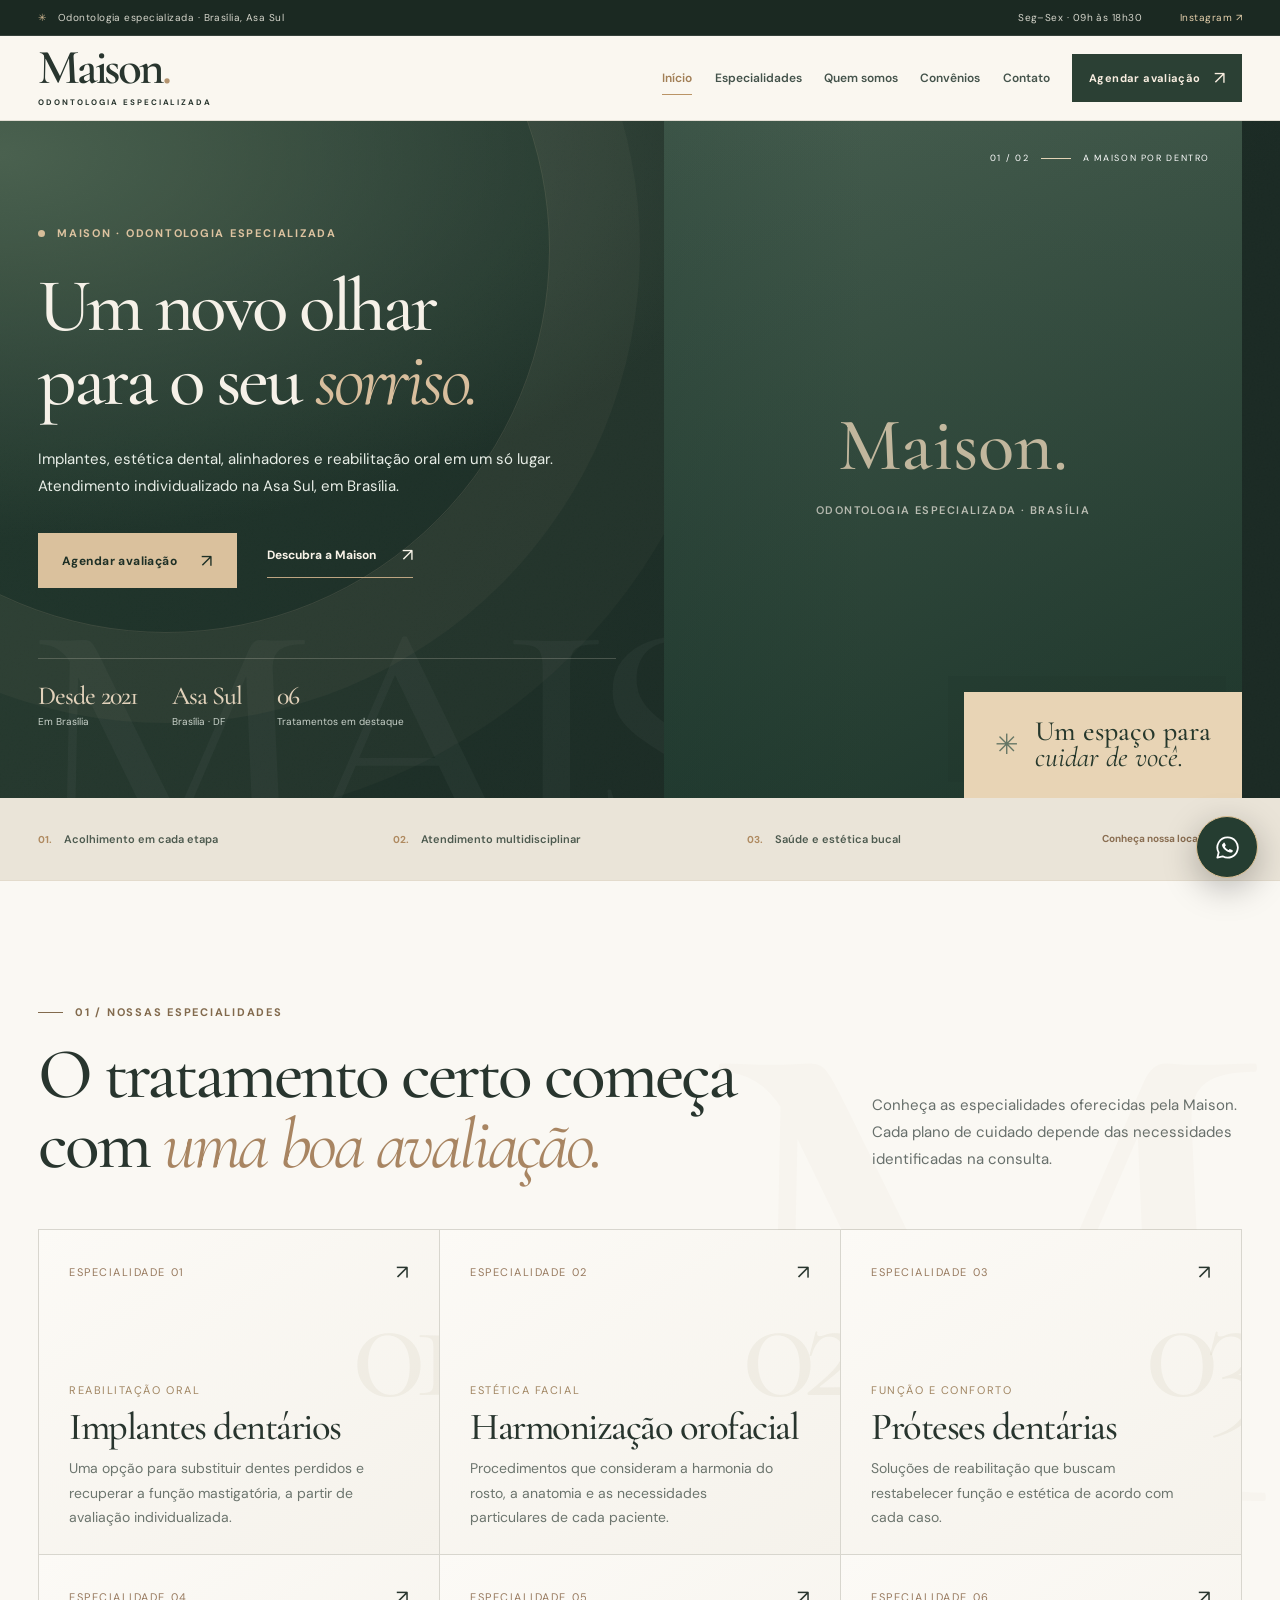
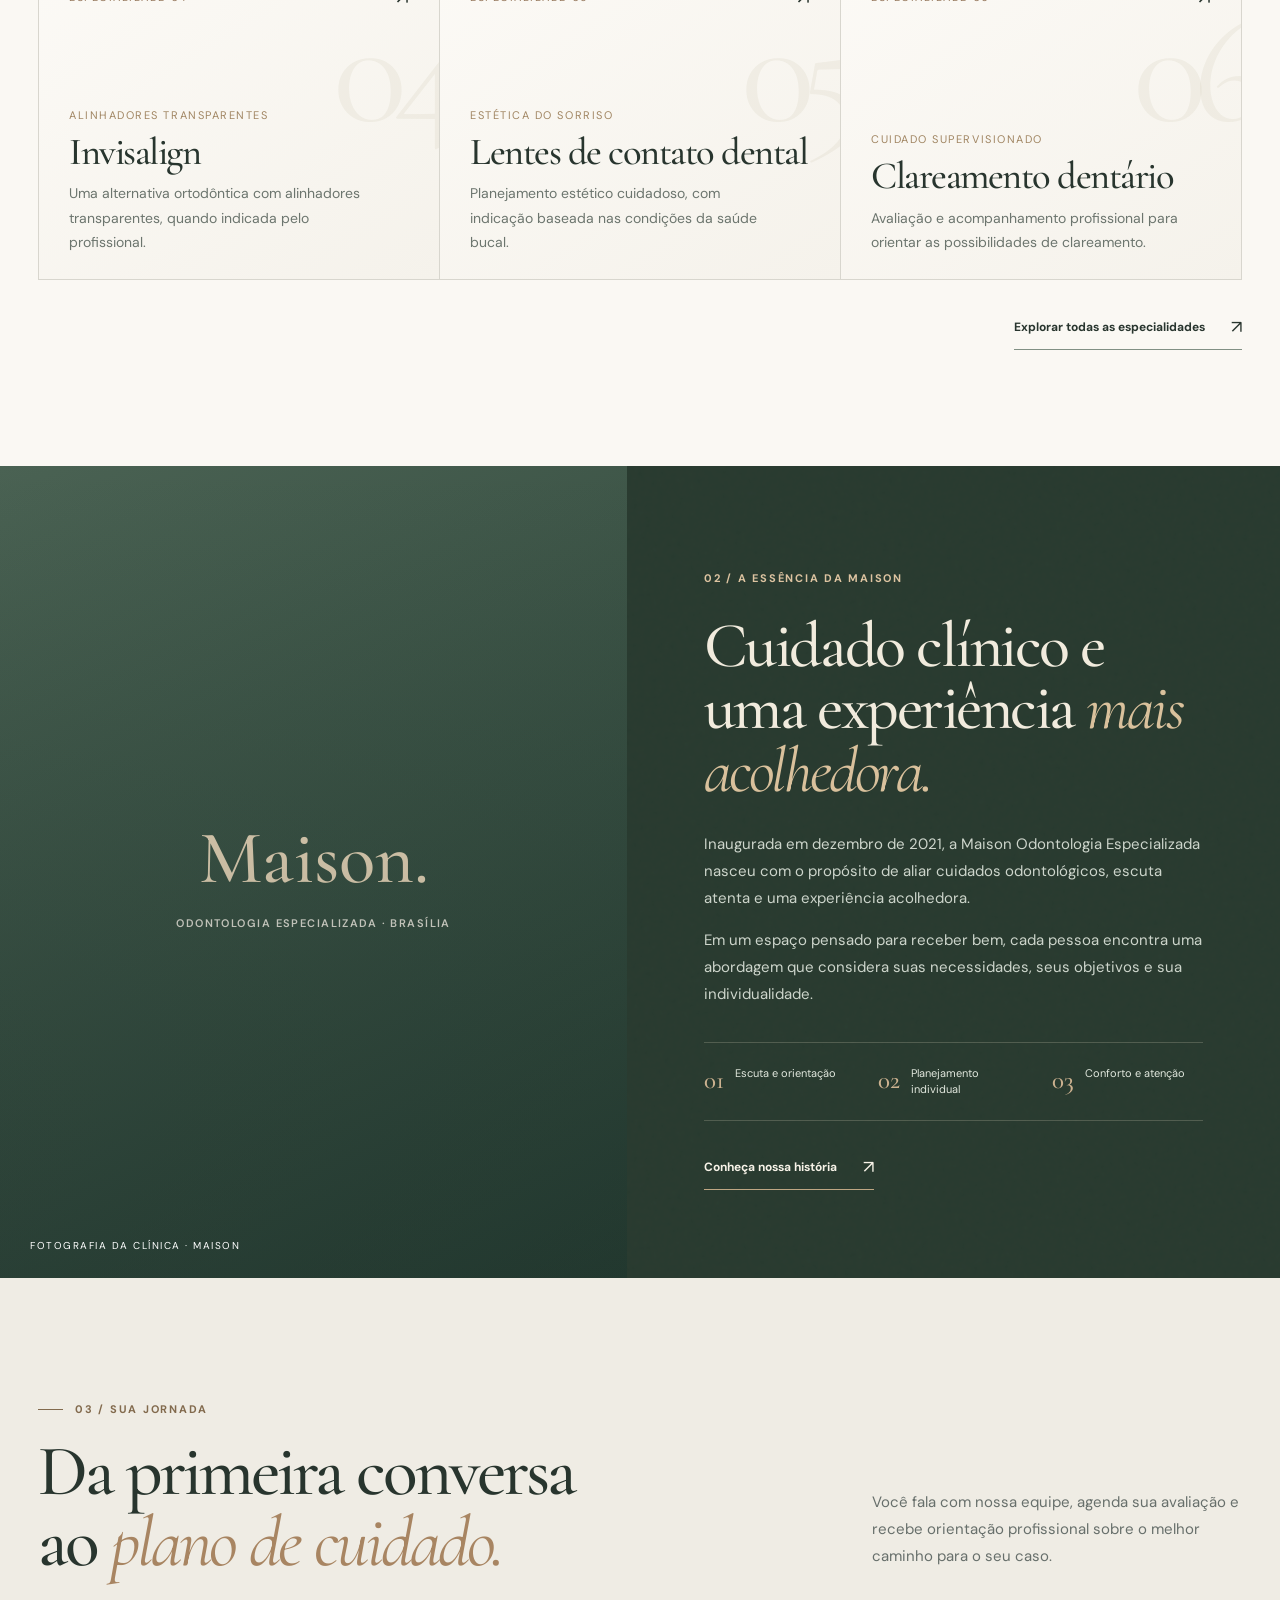
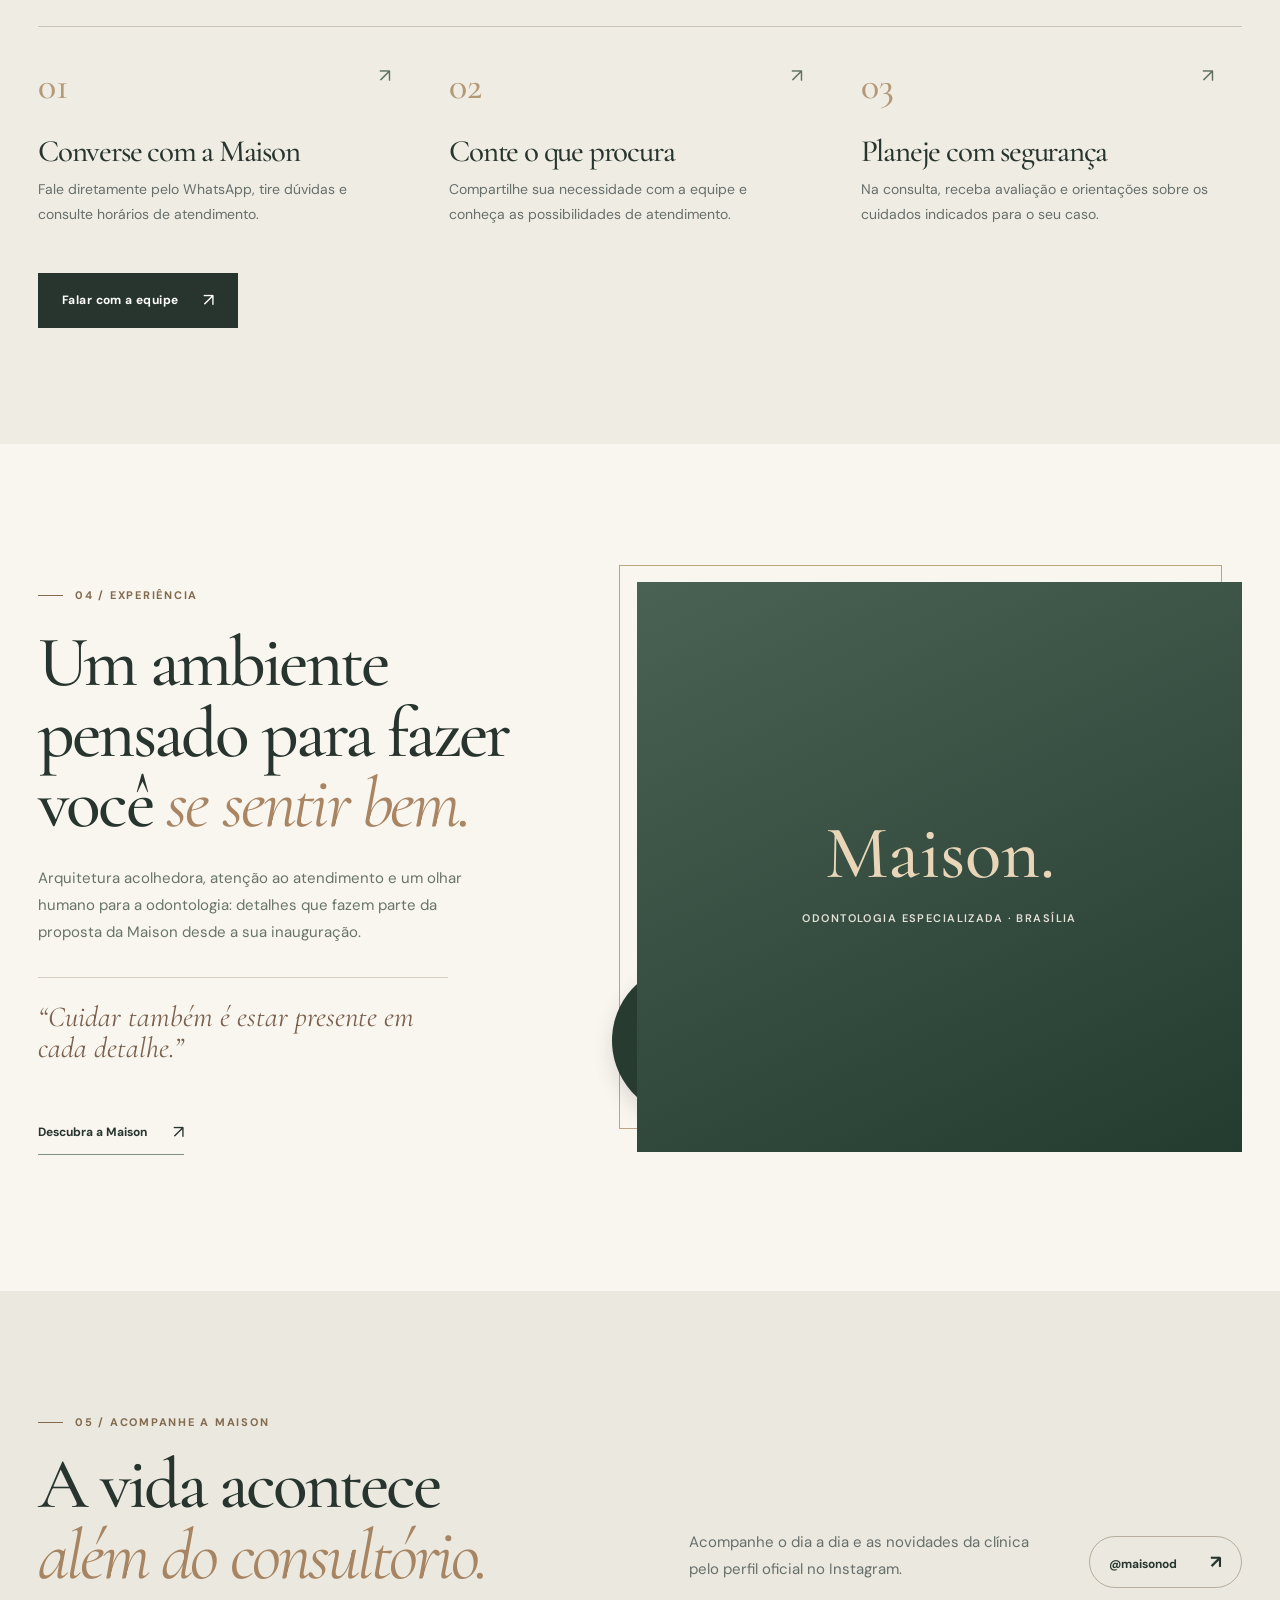
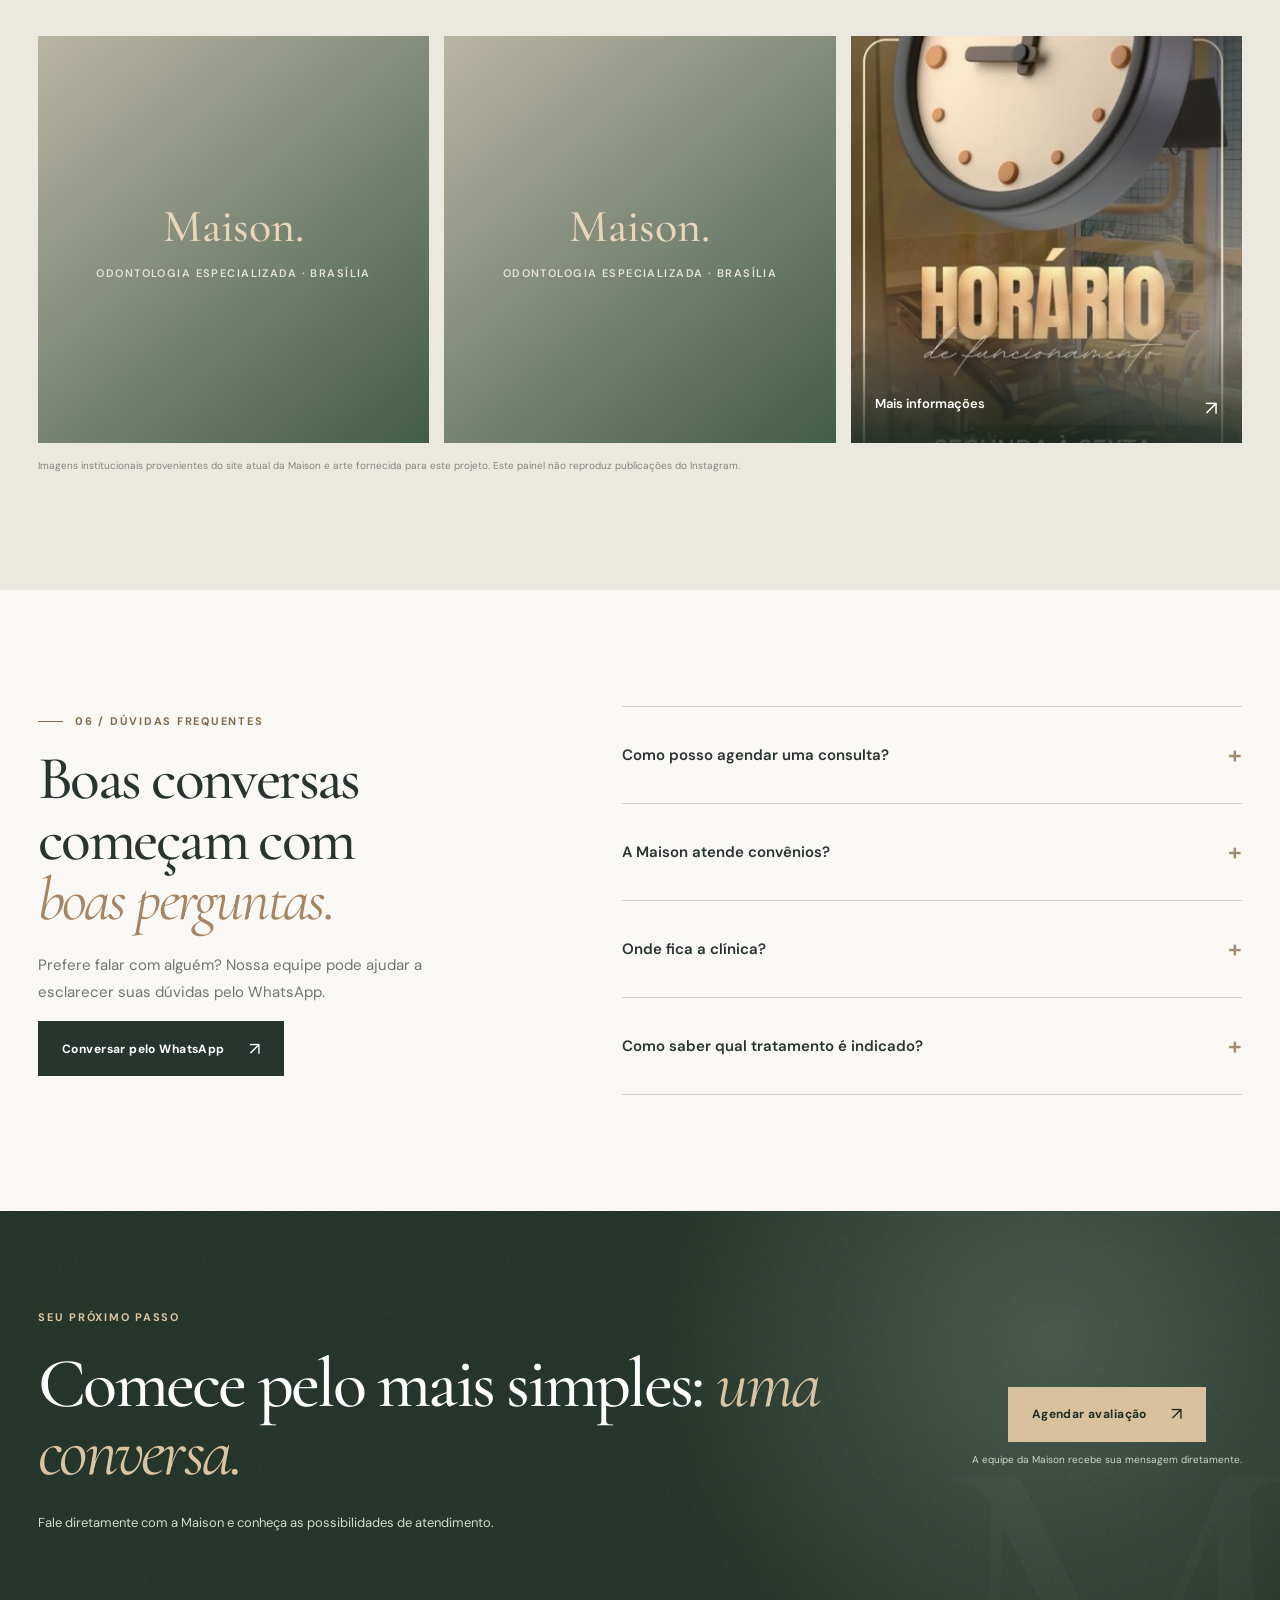
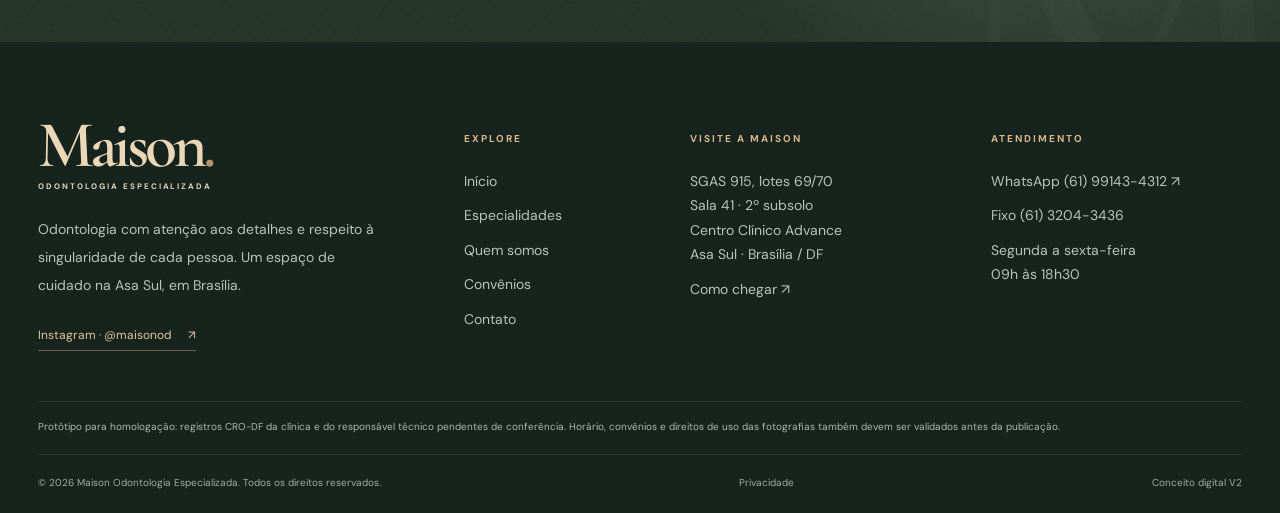
==== index.html @ 16b3cde9 "Corrigir introdução travada com saída por CSS e link para o conteúdo" ====
<!DOCTYPE html>
<html lang="pt-BR"><head>
<meta charset="utf-8"/><meta content="width=device-width,initial-scale=1,viewport-fit=cover" name="viewport"/><meta content="#27332c" name="theme-color"/>
<title>Maison Odontologia Especializada | Asa Sul, Brasília</title><meta content="Odontologia especializada e atendimento acolhedor em Brasília. Conheça a Maison e converse diretamente com nossa equipe pelo WhatsApp." name="description"/><meta content="noindex,nofollow" name="robots"/>
<meta content="website" property="og:type"/><meta content="pt_BR" property="og:locale"/><meta content="Maison Odontologia Especializada" property="og:site_name"/><meta content="Maison Odontologia Especializada | Asa Sul, Brasília" property="og:title"/><meta content="Odontologia especializada e atendimento acolhedor em Brasília. Conheça a Maison e converse diretamente com nossa equipe pelo WhatsApp." property="og:description"/><meta content="assets/img/og-maison.jpg" property="og:image"/>
<link href="assets/img/favicon.svg" rel="icon" type="image/svg+xml"/><link href="https://fonts.googleapis.com" rel="preconnect"/><link crossorigin="" href="https://fonts.gstatic.com" rel="preconnect"/><link href="https://fonts.googleapis.com/css2?family=DM+Sans:wght@400;500;600;700&amp;family=Cormorant+Garamond:ital,wght@0,400;0,500;0,600;1,400;1,500;1,600&amp;display=swap" rel="stylesheet"/><link href="assets/css/site.css" rel="stylesheet"/>
<script type="application/ld+json">{"@context": "https://schema.org", "@type": "Dentist", "name": "Maison Odontologia Especializada", "url": "https://maisonodonto.com.br/", "telephone": "+55 61 99143-4312", "email": "atendimento@maisonodonto.com", "address": {"@type": "PostalAddress", "streetAddress": "SGAS 915, lotes 69/70, sala 41, 2º subsolo, Centro Clínico Advance", "addressLocality": "Brasília", "addressRegion": "DF", "postalCode": "70390-150", "addressCountry": "BR"}, "sameAs": ["https://www.instagram.com/maisonod/"], "openingHoursSpecification": [{"@type": "OpeningHoursSpecification", "dayOfWeek": ["Monday", "Tuesday", "Wednesday", "Thursday", "Friday"], "opens": "09:00", "closes": "18:30"}]}</script><link href="assets/css/experience-v3.css" rel="stylesheet"/><style>
/* The introduction must release the page even when scripts never start. */
#opening{opacity:0;visibility:hidden;pointer-events:none;animation:maison-opening-exit 2.5s both}
#opening.is-hidden{animation:none;opacity:0;visibility:hidden;pointer-events:none}
#conteudo:target~#opening{display:none}
@keyframes maison-opening-exit{
  0%,72%{opacity:1;visibility:visible;pointer-events:auto}
  100%{opacity:0;visibility:hidden;pointer-events:none}
}
@media(prefers-reduced-motion:reduce){#opening{display:none;animation:none}}
</style></head><body class="page-inicio"><a class="skip-link" href="#conteudo">Ir para o conteúdo</a><div class="topline"><div class="wrap topline-inner"><span><span aria-hidden="true" class="topline-star">✳</span> Odontologia especializada · Brasília, Asa Sul</span><div class="topline-right"><span>Seg–Sex · 09h às 18h30</span><a aria-label="Instagram da Maison Odontologia" href="https://www.instagram.com/maisonod/" rel="noopener noreferrer" target="_blank">Instagram ↗</a></div></div></div>
<header class="site-header" id="topo"><div class="wrap header-grid"><a aria-label="Maison Odontologia - voltar ao início" class="brand" href="index.html"><span class="brand-text">Maison<span class="brand-dot">.</span></span><span class="brand-caption">ODONTOLOGIA ESPECIALIZADA</span></a>
<nav aria-label="Menu principal" class="nav" id="menu-principal"><a aria-current="page" class="active" href="index.html">Início</a><a href="especialidades.html">Especialidades</a><a href="a-maison.html">Quem somos</a><a href="convenios.html">Convênios</a><a href="contato.html">Contato</a><a class="nav-instagram" href="https://www.instagram.com/maisonod/" rel="noopener noreferrer" target="_blank">Instagram ↗</a><a class="btn btn-nav" href="https://wa.me/5561991434312?text=Ol%C3%A1%2C%20Maison%21%20Gostaria%20de%20agendar%20uma%20consulta." rel="noopener noreferrer" target="_blank">Agendar avaliação <span aria-hidden="true">↗</span></a></nav>
<a aria-label="Agendar avaliação via WhatsApp" class="mobile-header-cta" href="https://wa.me/5561991434312?text=Ol%C3%A1%2C%20Maison%21%20Gostaria%20de%20agendar%20uma%20avalia%C3%A7%C3%A3o." rel="noopener noreferrer" target="_blank">Agendar</a><button aria-controls="menu-principal" aria-expanded="false" aria-label="Abrir menu" class="menu-toggle" type="button"><span></span><span></span><span></span></button></div></header><main id="conteudo" tabindex="-1">
<section class="hero-home"><div aria-hidden="true" class="hero-glow"></div><div class="wrap hero-layout"><div class="hero-left"><span class="eyebrow eyebrow-light"><i></i> MAISON · ODONTOLOGIA ESPECIALIZADA</span><h1>Um novo olhar para o seu <em>sorriso.</em></h1><p>Implantes, estética dental, alinhadores e reabilitação oral em um só lugar. Atendimento individualizado na Asa Sul, em Brasília.</p><div class="hero-buttons"><a class="btn btn-gold" href="https://wa.me/5561991434312?text=Ol%C3%A1%2C%20Maison%21%20Gostaria%20de%20agendar%20uma%20consulta." rel="noopener noreferrer" target="_blank">Agendar avaliação <span aria-hidden="true">↗</span></a><a class="link-arrow light" href="a-maison.html">Descubra a Maison <span>↗</span></a></div><div class="hero-facts"><span><strong>Desde 2021</strong>Em Brasília</span><span><strong>Asa Sul</strong>Brasília · DF</span><span><strong>06</strong>Tratamentos em destaque</span></div></div>
<div class="hero-image-block"><img alt="Ambiente de atendimento da Maison Odontologia, com profissional em área de consulta" class="hero-image" fetchpriority="high" height="683" src="https://maisonodonto.com.br/wp-content/uploads/2022/10/EACC67C9-97B2-46AC-8D5F-5E8CB44F33D6-1024x683.jpeg.webp" width="1024"/><div class="hero-image-cover"></div><span aria-label="Imagem institucional da Maison Odontologia" class="photo-index">01 / 02 <span class="photo-line"></span> A MAISON POR DENTRO</span><div class="image-corner"><span class="image-corner-star">✳</span><b>Um espaço para<br/><i>cuidar de você.</i></b></div></div></div><span aria-hidden="true" class="hero-watermark">MAISON</span></section>
<div class="utility-strip"><div class="wrap utility-list"><span><b>01.</b> Acolhimento em cada etapa</span><span><b>02.</b> Atendimento multidisciplinar</span><span><b>03.</b> Saúde e estética bucal</span><a href="https://www.google.com/maps/search/?api=1&amp;query=SGAS+915+Lote+69%2F70+Centro+Clinico+Advance+Brasilia" rel="noopener noreferrer" target="_blank">Conheça nossa localização ↗</a></div></div>
<section class="section section-treatments" id="especialidades"><div class="wrap"><div class="section-heading"><div><span class="eyebrow">01 / NOSSAS ESPECIALIDADES</span><h2>O tratamento certo começa com <em>uma boa avaliação.</em></h2></div><p>Conheça as especialidades oferecidas pela Maison. Cada plano de cuidado depende das necessidades identificadas na consulta.</p></div><div class="services-grid"><a class="service-card reveal" href="especialidades.html#implantes"><span class="service-top"><small>ESPECIALIDADE 01</small><span aria-hidden="true">↗</span></span><span aria-hidden="true" class="service-mark">01</span><span class="service-bottom"><small>Reabilitação oral</small><h3>Implantes dentários</h3><p>Uma opção para substituir dentes perdidos e recuperar a função mastigatória, a partir de avaliação individualizada.</p></span></a><a class="service-card reveal" href="especialidades.html#harmonizacao"><span class="service-top"><small>ESPECIALIDADE 02</small><span aria-hidden="true">↗</span></span><span aria-hidden="true" class="service-mark">02</span><span class="service-bottom"><small>Estética facial</small><h3>Harmonização orofacial</h3><p>Procedimentos que consideram a harmonia do rosto, a anatomia e as necessidades particulares de cada paciente.</p></span></a><a class="service-card reveal" href="especialidades.html#proteses"><span class="service-top"><small>ESPECIALIDADE 03</small><span aria-hidden="true">↗</span></span><span aria-hidden="true" class="service-mark">03</span><span class="service-bottom"><small>Função e conforto</small><h3>Próteses dentárias</h3><p>Soluções de reabilitação que buscam restabelecer função e estética de acordo com cada caso.</p></span></a><a class="service-card reveal" href="especialidades.html#invisalign"><span class="service-top"><small>ESPECIALIDADE 04</small><span aria-hidden="true">↗</span></span><span aria-hidden="true" class="service-mark">04</span><span class="service-bottom"><small>Alinhadores transparentes</small><h3>Invisalign</h3><p>Uma alternativa ortodôntica com alinhadores transparentes, quando indicada pelo profissional.</p></span></a><a class="service-card reveal" href="especialidades.html#lentes"><span class="service-top"><small>ESPECIALIDADE 05</small><span aria-hidden="true">↗</span></span><span aria-hidden="true" class="service-mark">05</span><span class="service-bottom"><small>Estética do sorriso</small><h3>Lentes de contato dental</h3><p>Planejamento estético cuidadoso, com indicação baseada nas condições da saúde bucal.</p></span></a><a class="service-card reveal" href="especialidades.html#clareamento"><span class="service-top"><small>ESPECIALIDADE 06</small><span aria-hidden="true">↗</span></span><span aria-hidden="true" class="service-mark">06</span><span class="service-bottom"><small>Cuidado supervisionado</small><h3>Clareamento dentário</h3><p>Avaliação e acompanhamento profissional para orientar as possibilidades de clareamento.</p></span></a></div><div class="section-end"><a class="link-arrow" href="especialidades.html">Explorar todas as especialidades <span>↗</span></a></div></div></section>
<section class="section story-section" id="sobre"><div class="story-photo"><img alt="Profissional realizando atendimento odontológico na clínica Maison" height="686" loading="lazy" src="https://maisonodonto.com.br/wp-content/uploads/2022/10/Maison-Odontologia-Especializada-1-e1665771842237-1024x686.jpeg.webp" width="1024"/><div class="story-picture-label">FOTOGRAFIA DA CLÍNICA · MAISON</div></div><div class="story-content"><span class="eyebrow eyebrow-light">02 / A ESSÊNCIA DA MAISON</span><h2>Cuidado clínico e uma experiência <em>mais acolhedora.</em></h2><p>Inaugurada em dezembro de 2021, a Maison Odontologia Especializada nasceu com o propósito de aliar cuidados odontológicos, escuta atenta e uma experiência acolhedora.</p><p>Em um espaço pensado para receber bem, cada pessoa encontra uma abordagem que considera suas necessidades, seus objetivos e sua individualidade.</p><div class="story-points"><div><b>01</b><span>Escuta e orientação</span></div><div><b>02</b><span>Planejamento individual</span></div><div><b>03</b><span>Conforto e atenção</span></div></div><a class="link-arrow light" href="a-maison.html">Conheça nossa história <span>↗</span></a></div></section>
<section class="section approach"><div class="wrap"><div class="section-heading"><div><span class="eyebrow">03 / SUA JORNADA</span><h2>Da primeira conversa ao <em>plano de cuidado.</em></h2></div><p>Você fala com nossa equipe, agenda sua avaliação e recebe orientação profissional sobre o melhor caminho para o seu caso.</p></div><div class="approach-grid"><article><span>01 <i>↗</i></span><h3>Converse com a Maison</h3><p>Fale diretamente pelo WhatsApp, tire dúvidas e consulte horários de atendimento.</p></article><article><span>02 <i>↗</i></span><h3>Conte o que procura</h3><p>Compartilhe sua necessidade com a equipe e conheça as possibilidades de atendimento.</p></article><article><span>03 <i>↗</i></span><h3>Planeje com segurança</h3><p>Na consulta, receba avaliação e orientações sobre os cuidados indicados para o seu caso.</p></article></div><div class="approach-action"><a class="btn btn-dark" href="https://wa.me/5561991434312?text=Ol%C3%A1%2C%20Maison%21%20Quero%20conversar%20com%20a%20equipe%20sobre%20uma%20consulta." rel="noopener noreferrer" target="_blank">Falar com a equipe <span aria-hidden="true">↗</span></a></div></div></section>
<section class="section experience" id="experiencia"><div class="wrap experience-layout"><div class="experience-copy"><span class="eyebrow">04 / EXPERIÊNCIA</span><h2>Um ambiente pensado para fazer você <em>se sentir bem.</em></h2><p>Arquitetura acolhedora, atenção ao atendimento e um olhar humano para a odontologia: detalhes que fazem parte da proposta da Maison desde a sua inauguração.</p><div class="experience-quote">“Cuidar também é estar presente em cada detalhe.”</div><a class="link-arrow" href="a-maison.html">Descubra a Maison <span>↗</span></a></div><div class="experience-image"><img alt="Espaço de consulta da Maison Odontologia" height="683" loading="lazy" src="https://maisonodonto.com.br/wp-content/uploads/2022/10/EACC67C9-97B2-46AC-8D5F-5E8CB44F33D6-1024x683.jpeg.webp" width="1024"/><div class="experience-stamp">Desde <b>2021</b><span>Brasília · DF</span></div></div></div></section>
<section class="section social-section" id="instagram"><div class="wrap"><div class="social-title"><div class="section-heading"><div><span class="eyebrow">05 / ACOMPANHE A MAISON</span><h2>A vida acontece <em>além do consultório.</em></h2></div><p>Acompanhe o dia a dia e as novidades da clínica pelo perfil oficial no Instagram.</p></div><a class="social-pill" href="https://www.instagram.com/maisonod/" rel="noopener noreferrer" target="_blank">@maisonod <span>↗</span></a></div><div class="social-grid"><a class="social-feature" href="https://www.instagram.com/maisonod/" rel="noopener noreferrer" target="_blank"><img alt="Atendimento odontológico na Maison" loading="lazy" src="https://maisonodonto.com.br/wp-content/uploads/2022/10/Maison-Odontologia-Especializada-1-e1665771842237-1024x686.jpeg.webp"/><span class="social-overlay">Conheça nossa rotina <b>↗</b></span></a><a class="social-feature" href="https://www.instagram.com/maisonod/" rel="noopener noreferrer" target="_blank"><img alt="Ambiente de consulta da Maison" loading="lazy" src="https://maisonodonto.com.br/wp-content/uploads/2022/10/EACC67C9-97B2-46AC-8D5F-5E8CB44F33D6-1024x683.jpeg.webp"/><span class="social-overlay">Veja nosso espaço <b>↗</b></span></a><a class="social-feature social-poster" href="https://www.instagram.com/maisonod/" rel="noopener noreferrer" target="_blank"><img alt="Arte da Maison informando atendimento de segunda a sexta-feira, das 09h às 18h30" loading="lazy" src="assets/img/horario-maison.jpg"/><span class="social-overlay">Mais informações <b>↗</b></span></a></div><p class="social-note">Imagens institucionais provenientes do site atual da Maison e arte fornecida para este projeto. Este painel não reproduz publicações do Instagram.</p></div></section>
<section class="section faq-section" id="duvidas"><div class="wrap faq-layout"><div><div class="section-heading"><div><span class="eyebrow">06 / DÚVIDAS FREQUENTES</span><h2>Boas conversas começam com <em>boas perguntas.</em></h2></div></div><p class="faq-lead">Prefere falar com alguém? Nossa equipe pode ajudar a esclarecer suas dúvidas pelo WhatsApp.</p><a class="btn btn-dark" href="https://wa.me/5561991434312?text=Ol%C3%A1%2C%20Maison%21%20Tenho%20uma%20d%C3%BAvida%20sobre%20os%20atendimentos." rel="noopener noreferrer" target="_blank">Conversar pelo WhatsApp <span aria-hidden="true">↗</span></a></div><div class="faq-items"><details><summary>Como posso agendar uma consulta?<span>+</span></summary><p>É simples: clique em um dos botões de WhatsApp e converse diretamente com a equipe para verificar os horários disponíveis.</p></details><details><summary>A Maison atende convênios?<span>+</span></summary><p>A clínica apresenta opções de planos de saúde em seu site atual. A cobertura e a rede credenciada devem ser confirmadas diretamente com a recepção.</p></details><details><summary>Onde fica a clínica?<span>+</span></summary><p>Na SGAS 915, lotes 69/70, sala 41, 2º subsolo do Centro Clínico Advance, Asa Sul, Brasília/DF.</p></details><details><summary>Como saber qual tratamento é indicado?<span>+</span></summary><p>A indicação depende de avaliação clínica individual. A equipe poderá orientar sobre agendamento e a especialidade correspondente.</p></details></div></div></section>
<section class="last-cta"><div class="wrap last-cta-grid"><div><span class="eyebrow eyebrow-light">SEU PRÓXIMO PASSO</span><h2>Comece pelo mais simples: <em>uma conversa.</em></h2><p>Fale diretamente com a Maison e conheça as possibilidades de atendimento.</p></div><div class="last-cta-button"><a class="btn btn-gold" href="https://wa.me/5561991434312?text=Ol%C3%A1%2C%20Maison%21%20Gostaria%20de%20agendar%20uma%20consulta." rel="noopener noreferrer" target="_blank">Agendar avaliação <span aria-hidden="true">↗</span></a><span>A equipe da Maison recebe sua mensagem diretamente.</span></div></div></section>
</main><div aria-label="Apresentação da Maison" class="opening" id="opening"><div class="opening-lights"></div><a class="opening-skip" href="#conteudo">Pular introdução <span aria-hidden="true">↗</span></a><div class="opening-center"><span class="opening-kicker">ODONTOLOGIA ESPECIALIZADA · BRASÍLIA</span><div aria-hidden="true" class="opening-monogram">M</div><div aria-label="Maison" class="opening-name"><span>M</span><span>A</span><span>I</span><span>S</span><span>O</span><span>N</span></div><div class="opening-rule"></div><p>Uma experiência de cuidado em cada detalhe.</p></div><div class="opening-bottom">Bem-vindo à Maison <span>EST. 2021</span></div><div class="opening-progress"></div></div><footer class="footer"><div class="wrap"><div class="footer-top"><div class="footer-identity"><a aria-label="Maison Odontologia - início" class="brand brand-invert" href="index.html"><span class="brand-text">Maison<span class="brand-dot">.</span></span><span class="brand-caption">ODONTOLOGIA ESPECIALIZADA</span></a><p>Odontologia com atenção aos detalhes e respeito à singularidade de cada pessoa. Um espaço de cuidado na Asa Sul, em Brasília.</p><a class="footer-social" href="https://www.instagram.com/maisonod/" rel="noopener noreferrer" target="_blank">Instagram · @maisonod <span>↗</span></a></div>
<div class="footer-col"><h3>Explore</h3><a href="index.html">Início</a><a href="especialidades.html">Especialidades</a><a href="a-maison.html">Quem somos</a><a href="convenios.html">Convênios</a><a href="contato.html">Contato</a></div>
<div class="footer-col"><h3>Visite a Maison</h3><p>SGAS 915, lotes 69/70<br/>Sala 41 · 2º subsolo<br/>Centro Clínico Advance<br/>Asa Sul · Brasília / DF</p><a href="https://www.google.com/maps/search/?api=1&amp;query=SGAS+915+Lote+69%2F70+Centro+Clinico+Advance+Brasilia" rel="noopener noreferrer" target="_blank">Como chegar ↗</a></div>
<div class="footer-col"><h3>Atendimento</h3><a href="https://wa.me/5561991434312?text=Ol%C3%A1%2C%20Maison%21%20Gostaria%20de%20agendar%20uma%20consulta." rel="noopener noreferrer" target="_blank">WhatsApp (61) 99143-4312 ↗</a><a href="tel:+556132043436">Fixo (61) 3204-3436</a><p>Segunda a sexta-feira<br/>09h às 18h30</p></div></div>
<div class="footer-legal">Protótipo para homologação: registros CRO-DF da clínica e do responsável técnico pendentes de conferência. Horário, convênios e direitos de uso das fotografias também devem ser validados antes da publicação.</div><div class="footer-bottom"><span>© 2026 Maison Odontologia Especializada. Todos os direitos reservados.</span><a href="privacidade.html">Privacidade</a><span>Conceito digital V2</span></div></div></footer>
<div aria-label="Atendimento Maison por WhatsApp" class="wa-box"><a aria-label="Conversar com a Maison pelo WhatsApp" class="wa-fab" href="https://wa.me/5561991434312?text=Ol%C3%A1%2C%20Maison%21%20Gostaria%20de%20agendar%20uma%20avalia%C3%A7%C3%A3o." rel="noopener noreferrer" target="_blank"><svg aria-hidden="true" height="25" viewbox="0 0 32 32" width="25"><path d="M16 3a13 13 0 0 0-11.3 19.4L3 29l6.8-1.7A13 13 0 1 0 16 3Z" fill="none" stroke="currentColor" stroke-linejoin="round" stroke-width="2.3"></path><path d="M10.5 10.8c.7-1.5 1.4-1.6 2.1-.2l1.1 2.3c.2.5.1.8-.4 1.2-.7.6-.7.9-.1 1.8a10 10 0 0 0 3.3 3c.9.5 1.1.3 1.7-.4.5-.6.8-.6 1.3-.3l2.4 1.1c1.4.7 1.2 1.5.3 2.3-1 .9-2.3 1.2-4 .6-5.2-1.9-8.7-5.7-9.2-9-.1-.9.2-1.7 1.5-2.4Z" fill="currentColor"></path></svg></a></div><aside aria-label="Agendamento pelo WhatsApp" class="mobile-action-bar"><a class="mobile-action-primary" href="https://wa.me/5561991434312?text=Ol%C3%A1%2C%20Maison%21%20Gostaria%20de%20agendar%20uma%20avalia%C3%A7%C3%A3o." rel="noopener noreferrer" target="_blank"><span class="mobile-action-icon">✳</span><span class="mobile-action-copy">Agendar pelo WhatsApp<small>Atendimento direto com a Maison</small></span><span aria-hidden="true" class="mobile-action-arrow">↗</span></a></aside><script src="assets/js/site.js?v=intro-fix-1"></script><script src="assets/js/experience-v3.js?v=intro-fix-1"></script></body></html>
---- assets/css/site.css ----
/* MAISON | visual system v2 */
:root{--ink:#28352e;--dark:#233029;--darker:#1a251f;--paper:#f6f3eb;--paper2:#ece8df;--cream:#fffbf5;--sand:#d9c2a1;--gold:#b59a76;--moss:#65776c;--muted:#676f6b;--line:#ded9cf;--serif:'Cormorant Garamond',Georgia,'Times New Roman',serif;--sans:'DM Sans',Arial,sans-serif;--wrap:1240px;--head:84px}
*{box-sizing:border-box}html{scroll-behavior:smooth;scroll-padding-top:112px}body{margin:0;background:var(--paper);color:var(--ink);font-family:var(--sans);font-size:15px;-webkit-font-smoothing:antialiased}body.menu-open{overflow:hidden}a{color:inherit;text-decoration:none}button{font:inherit;cursor:pointer}img{display:block;max-width:100%}h1,h2,h3,p{margin-top:0}::selection{background:#d7b992;color:#17231b}.wrap{width:min(var(--wrap),calc(100% - 76px));margin-inline:auto}.skip-link{position:fixed;top:-70px;left:12px;background:white;color:black;padding:12px 17px;z-index:999}.skip-link:focus{top:12px}a:focus-visible,button:focus-visible,summary:focus-visible{outline:3px solid #d29d55;outline-offset:3px}
.eyebrow{font-family:var(--sans);font-size:11px;font-weight:700;letter-spacing:.21em;text-transform:uppercase;color:#826a4d;display:inline-flex;align-items:center;gap:12px}.eyebrow:before{content:'';height:1px;width:25px;background:currentColor;display:inline-block}.eyebrow-light{color:#ddc3a0}.eyebrow-light i{width:7px;height:7px;display:inline-block;background:#d6bd99;border-radius:50%}.eyebrow-light:before{display:none}h1,h2,h3{font-family:var(--serif);letter-spacing:-.039em;font-weight:500}h1 em,h2 em,h3 em{font-weight:400}h2{font-size:clamp(49px,5.6vw,86px);line-height:.98}p{line-height:1.85}.btn{display:inline-flex;align-items:center;justify-content:center;gap:24px;min-height:55px;padding:14px 23px;font-family:var(--sans);font-size:12px;letter-spacing:.035em;font-weight:700;border:1px solid transparent;transition:transform .25s,background .25s,color .25s;white-space:nowrap}.btn span{font-size:18px;font-weight:400}.btn:hover{transform:translateY(-3px)}.btn-gold{background:#dac19d;color:#1e3026}.btn-gold:hover{background:#edd5b1}.btn-dark{background:var(--ink);color:#fff}.btn-dark:hover{background:#3a5042}.btn-outline-dark{border-color:#bfb9ad;color:var(--ink);background:transparent}.btn-outline-dark:hover{background:#eee7da}.link-arrow{font-size:12px;font-weight:700;display:inline-flex;align-items:center;gap:26px;padding-bottom:10px;border-bottom:1px solid #819084}.link-arrow span{font-size:18px;font-weight:400}.link-arrow.light{color:#f8f3e8;border-color:#bda582}
/* opening */
.opening{position:fixed;inset:0;z-index:7000;overflow:hidden;display:grid;place-items:center;color:#ead4b2;background:radial-gradient(circle at 57% 42%,#49564b 0%,#293a30 40%,#13231c 100%);transition:opacity .6s,visibility .6s}.opening::before,.hero-home::before,.story-content::before,.inner-hero::before,.last-cta::before{content:'';position:absolute;inset:0;pointer-events:none;opacity:.22;background-image:url("data:image/svg+xml,%3Csvg viewBox='0 0 170 170' xmlns='http://www.w3.org/2000/svg'%3E%3Cfilter id='n'%3E%3CfeTurbulence type='fractalNoise' baseFrequency='.6' numOctaves='3' stitchTiles='stitch'/%3E%3C/filter%3E%3Crect width='100%25' height='100%25' opacity='.14' filter='url(%23n)'/%3E%3C/svg%3E");mix-blend-mode:screen}.opening::after{content:'';position:absolute;width:85vmin;height:85vmin;border:1px solid #e0c9a143;border-radius:50%;box-shadow:0 0 0 110px #e2c59f0b,0 0 0 210px #e2c59f08}.opening-lights{position:absolute;width:28vw;top:-50%;bottom:-50%;left:52%;transform:rotate(24deg);background:linear-gradient(90deg,transparent,#d9b89112,transparent);filter:blur(24px);animation:lightmove 2.6s ease-in-out both}.opening-center{position:relative;z-index:2;text-align:center}.opening-kicker{font-size:10px;letter-spacing:.32em;color:#d7c6a9}.opening-monogram{font:400 44px var(--serif);display:grid;place-items:center;border:1px solid #dac3a2;border-radius:50%;height:66px;width:66px;margin:35px auto 23px;animation:softin 1s .15s both}.opening-name{font:500 clamp(70px,13vw,176px)/.8 var(--serif);letter-spacing:-.075em;display:flex;justify-content:center;gap:.015em;padding-right:.08em}.opening-name span{display:inline-block;animation:letterrise .85s both}.opening-name span:nth-child(2){animation-delay:.09s}.opening-name span:nth-child(3){animation-delay:.18s}.opening-name span:nth-child(4){animation-delay:.27s}.opening-name span:nth-child(5){animation-delay:.36s}.opening-name span:nth-child(6){animation-delay:.45s}.opening-rule{height:1px;width:85px;background:#cfab7f;margin:34px auto 18px;animation:softin 1s .55s both}.opening-center p{color:#e4ded0;font:italic 26px var(--serif);animation:softin .9s .7s both}.opening-bottom{position:absolute;bottom:35px;left:44px;right:44px;font-size:9px;letter-spacing:.19em;display:flex;justify-content:space-between;z-index:2}.opening-skip{position:absolute;top:32px;right:40px;border:none;background:none;color:#e8d7c0;z-index:3;font-size:10px;letter-spacing:.14em;text-transform:uppercase}.opening-progress{position:absolute;bottom:0;left:0;height:2px;background:#d9be91;width:0;animation:progress 2.65s ease-out forwards}.opening.is-hidden{opacity:0;visibility:hidden;pointer-events:none}.opening.is-done{display:none}@keyframes letterrise{from{opacity:0;transform:translateY(37px);filter:blur(7px)}to{opacity:1;transform:none;filter:blur(0)}}@keyframes softin{from{opacity:0;transform:translateY(10px)}to{opacity:1;transform:none}}@keyframes lightmove{from{transform:rotate(25deg) translateX(-80px)}to{transform:rotate(25deg) translateX(80px)}}@keyframes progress{to{width:100%}}
/* header */
.topline{background:#1b2922;color:#d6d6cc;border-bottom:1px solid #ffffff1d}.topline-inner{display:flex;align-items:center;justify-content:space-between;min-height:35px;font-size:10px;letter-spacing:.045em}.topline-star{color:#d1b892;margin-right:8px}.topline-right{display:flex;align-items:center;gap:38px}.topline a{color:#e6d1ad}.topline a:hover{text-decoration:underline}.site-header{position:sticky;top:0;z-index:100;background:rgba(250,247,240,.97);border-bottom:1px solid #e2ddd3;backdrop-filter:blur(18px);-webkit-backdrop-filter:blur(18px)}.header-grid{display:flex;align-items:center;justify-content:space-between;min-height:var(--head);gap:30px}.brand{display:flex;flex-direction:column;align-items:flex-start;flex-shrink:0}.brand-text{font:600 49px/.78 var(--serif);letter-spacing:-.065em}.brand-dot{color:#b49470}.brand-caption{font-size:8px;letter-spacing:.24em;font-weight:700;margin-top:10px;white-space:nowrap}.nav{display:flex;align-items:center;gap:clamp(15px,1.75vw,30px)}.nav>a:not(.btn){font-size:12px;font-weight:600;color:#44534b;padding:12px 0;transition:color .2s;white-space:nowrap}.nav>a:not(.btn):hover,.nav>a.active{color:#a27f56}.nav>a.active{position:relative}.nav>a.active:after{content:'';position:absolute;bottom:3px;left:0;right:0;height:1px;background:#ba9466}.nav .nav-instagram{display:none}.btn-nav{background:#2b4034;color:#f8ede0;min-height:43px;padding:11px 16px;font-size:11px;gap:13px}.menu-toggle{display:none;background:transparent;border:0;padding:14px;width:48px;flex-direction:column;gap:6px}.menu-toggle span{height:2px;background:var(--dark);width:23px;display:block;transition:transform .25s}.menu-toggle[aria-expanded=true] span:nth-child(1){transform:translateY(8px) rotate(45deg)}.menu-toggle[aria-expanded=true] span:nth-child(2){opacity:0}.menu-toggle[aria-expanded=true] span:nth-child(3){transform:translateY(-8px) rotate(-45deg)}
/* hero */
.hero-home{background:radial-gradient(circle at 8% 1%,#415447,transparent 36%),linear-gradient(108deg,#203128,#23352b 63%,#1b2a22);color:#f6f1e8;position:relative;overflow:hidden}.hero-glow{position:absolute;top:-20vw;left:-17vw;width:60vw;height:60vw;border:1px solid #e5ccb123;border-radius:50%;box-shadow:0 0 0 90px #e5ccb10a,0 0 0 190px #e5ccb107}.hero-layout{display:grid;grid-template-columns:52% 48%;min-height:650px;position:relative;z-index:2;align-items:stretch}.hero-left{padding:105px 48px 70px 0;display:flex;flex-direction:column;align-items:flex-start;justify-content:center}.hero-left h1{font-size:clamp(66px,6.25vw,103px);line-height:.87;max-width:720px;letter-spacing:-.06em;margin:29px 0}.hero-left h1 em{color:#d8be9d}.hero-left>p{color:#d3dcd3;font-size:14px;line-height:2;max-width:505px}.hero-buttons{display:flex;align-items:center;flex-wrap:wrap;gap:30px;margin-top:18px}.hero-facts{margin-top:70px;display:flex;gap:34px;width:100%;border-top:1px solid #f5eada34;padding-top:25px}.hero-facts span{display:flex;flex-direction:column;font-size:10px;color:#c9d2ca;gap:6px}.hero-facts strong{font:500 27px/.95 var(--serif);color:#e1d1ba}.hero-image-block{position:relative;min-height:640px;overflow:hidden;background:#556052}.hero-image{width:100%;height:100%;position:absolute;inset:0;object-fit:cover;object-position:56% center;filter:saturate(.75) sepia(.14)}.hero-image-cover{position:absolute;inset:0;background:linear-gradient(180deg,#14281c10,#102b214e),linear-gradient(90deg,#102c2533,transparent 35%)}.photo-index{position:absolute;top:31px;right:32px;font-size:9px;letter-spacing:.18em;color:#fff;display:flex;gap:12px;align-items:center}.photo-line{display:inline-block;width:30px;height:1px;background:#e3d3b6}.image-corner{position:absolute;right:0;bottom:0;background:#e8d4b5;color:#26382c;padding:27px 31px;display:flex;gap:17px;align-items:center;box-shadow:-16px -16px 0 0 #20332833}.image-corner-star{font-size:28px;color:#657665}.image-corner b{font:500 28px/.92 var(--serif)}.image-corner i{font-weight:400}.hero-watermark{position:absolute;bottom:-70px;left:2vw;font:500 27vw/.7 var(--serif);letter-spacing:-.09em;color:#ffffff08;pointer-events:none}.utility-strip{background:#eae4d8;border-bottom:1px solid #e3dbcc}.utility-list{display:grid;grid-template-columns:repeat(3,1fr) auto;align-items:center;min-height:82px;gap:15px}.utility-list span{font-size:11px;color:#4d5a4f;font-weight:600}.utility-list b{font-size:10px;color:#af8a60;margin-right:9px}.utility-list a{font-size:10px;font-weight:700;color:#8a6e52;white-space:nowrap}
/* sections */
.section{padding:116px 0}.section-small{padding:40px 0}.section-heading{display:flex;align-items:end;justify-content:space-between;gap:40px;margin-bottom:48px}.section-heading>div{max-width:820px}.section-heading h2{margin:21px 0 0}.section-heading p{font-size:13px;line-height:1.9;color:var(--muted);max-width:370px;margin:0 0 8px}.section-heading h2 em{color:#a88562}.section-treatments{background:#faf8f3;position:relative}.section-treatments:before{content:'M';position:absolute;font:500 700px/1 var(--serif);right:0;top:4%;color:#a99b830a;pointer-events:none}.services-grid{display:grid;grid-template-columns:repeat(3,1fr);border-top:1px solid #d8d6ce;border-left:1px solid #d8d6ce}.service-card{min-height:330px;padding:29px 30px 24px;display:flex;flex-direction:column;border-bottom:1px solid #d8d6ce;border-right:1px solid #d8d6ce;position:relative;overflow:hidden;background:#f9f7f2;transition:background .3s}.service-card:hover{background:#e9ebe3}.service-top{display:flex;justify-content:space-between;align-items:center;z-index:2}.service-top small{font-size:10px;letter-spacing:.14em;color:#97795e}.service-top>span{font-size:20px;transition:transform .25s}.service-card:hover .service-top>span{transform:translate(4px,-4px)}.service-mark{position:absolute;right:-10px;top:38px;font:400 155px/1 var(--serif);letter-spacing:-.09em;color:#bbad9220}.service-bottom{margin-top:auto;position:relative;z-index:1}.service-bottom small{font-size:10px;text-transform:uppercase;letter-spacing:.14em;color:#a08562}.service-card h3{font-size:40px;line-height:.98;margin:10px 0}.service-card p{font-size:12px;line-height:1.85;color:#6c756e;margin:0;max-width:310px}.section-end{text-align:right;margin-top:35px}
/* story */
.story-section{padding:0;display:grid;grid-template-columns:49% 51%;min-height:670px;background:#27392e;color:#f1ebdd}.story-photo{position:relative;min-height:650px;overflow:hidden}.story-photo img{width:100%;height:100%;position:absolute;inset:0;object-fit:cover;object-position:53% center;filter:saturate(.7) sepia(.08)}.story-photo:after{content:'';position:absolute;inset:0;background:linear-gradient(180deg,transparent,#1e312c50)}.story-picture-label{position:absolute;bottom:26px;left:30px;z-index:2;color:white;font-size:10px;letter-spacing:.15em}.story-content{position:relative;padding:100px clamp(45px,6vw,110px) 88px;overflow:hidden}.story-content:before{opacity:.15}.story-content h2{font-size:clamp(55px,5vw,78px);margin:28px 0}.story-content h2 em{color:#d9c09b}.story-content p{color:#cdd5cb;font-size:13px;line-height:2;max-width:590px}.story-points{border-top:1px solid #f7e9d032;border-bottom:1px solid #f7e9d032;display:flex;gap:23px;justify-content:space-between;margin:34px 0;padding:22px 0}.story-points>div{display:flex;gap:11px;align-items:flex-start;flex:1}.story-points b{color:#ccb18f;font:500 25px var(--serif)}.story-points span{font-size:11px;line-height:1.5;color:#e2e8de}
/* approach */
.approach{background:#efece4}.approach-grid{display:grid;grid-template-columns:repeat(3,1fr);gap:30px;border-top:1px solid #cbc5b9;padding-top:36px}.approach-grid article{padding-right:28px;min-height:180px}.approach-grid article>span{font:500 38px var(--serif);color:#b39976;display:flex;justify-content:space-between}.approach-grid article>span i{font:400 19px var(--sans);color:#5e705e}.approach-grid h3{font-size:31px;line-height:1.08;margin:26px 0 9px}.approach-grid p{color:var(--muted);font-size:12px;line-height:1.85}.approach-action{margin-top:30px}
/* experience */
.experience{background:#f9f6f0;overflow:hidden}.experience-layout{display:grid;grid-template-columns:minmax(0,46fr) minmax(0,54fr);gap:7%;align-items:center}.experience-copy{padding:20px 0}.experience-copy h2{margin:26px 0 26px}.experience-copy h2 em{color:#a98563}.experience-copy p{max-width:460px;color:#687469;font-size:13px}.experience-quote{font:italic 29px/1.05 var(--serif);padding:24px 0 26px;margin:31px 0;border-top:1px solid #d6cec2;color:#7a614e;max-width:410px}.experience-image{height:570px;position:relative;background:#dadbd4}.experience-image:before{content:'';position:absolute;inset:-17px 20px 23px -18px;border:1px solid #baa685;pointer-events:none}.experience-image img{height:100%;width:100%;object-fit:cover;object-position:center}.experience-stamp{position:absolute;left:-25px;bottom:35px;width:153px;height:153px;border-radius:50%;background:#273b30;color:#eddac0;display:flex;flex-direction:column;justify-content:center;align-items:center;font:italic 26px var(--serif);transform:rotate(-8deg);box-shadow:0 9px 22px #0002}.experience-stamp b{font:500 45px/.9 var(--serif)}.experience-stamp span{font:700 8px var(--sans);letter-spacing:.1em;margin-top:10px}
/* instagram */
.social-section{background:#eae8df}.social-title{display:flex;align-items:end;justify-content:space-between;gap:30px}.social-title .section-heading{margin-bottom:45px}.social-pill{margin-bottom:48px;border:1px solid #b7ad9d;border-radius:50px;padding:13px 19px;font-size:12px;font-weight:700;white-space:nowrap}.social-pill span{font-size:18px;margin-left:30px}.social-grid{display:grid;grid-template-columns:repeat(3,1fr);gap:15px}.social-feature{aspect-ratio:1/1.04;position:relative;overflow:hidden;background:#c7c8bb}.social-feature img{width:100%;height:100%;object-fit:cover;transition:transform .5s,filter .5s}.social-feature:hover img{transform:scale(1.045);filter:saturate(.85)}.social-poster img{object-position:center 38%}.social-overlay{position:absolute;inset:auto 0 0;background:linear-gradient(transparent,#16251fce);padding:70px 24px 22px;color:#fff;font-size:13px;font-weight:600;display:flex;justify-content:space-between}.social-overlay b{font-size:20px;font-weight:400}.social-note{margin:15px 0 0;color:#87857e;font-size:10px;line-height:1.6}
/* faq */
.faq-section{background:#faf8f4}.faq-layout{display:grid;grid-template-columns:minmax(0,44fr) minmax(0,56fr);gap:8%}.faq-layout .section-heading{display:block;margin-bottom:22px}.faq-layout .section-heading h2{font-size:clamp(52px,4.8vw,75px)}.faq-lead{color:#70756e;max-width:390px;font-size:13px}.faq-items{border-top:1px solid #d4cfc6}.faq-items details{border-bottom:1px solid #d4cfc6;padding:24px 0}.faq-items summary{list-style:none;cursor:pointer;font-size:15px;font-weight:600;display:flex;justify-content:space-between;gap:18px}.faq-items summary::-webkit-details-marker{display:none}.faq-items summary span{color:#a58b6e;font-size:24px;line-height:1}.faq-items details[open] summary span{transform:rotate(45deg)}.faq-items details p{font-size:13px;color:#747d74;margin:12px 45px 0 0}
/* last call and footer */
.last-cta{position:relative;overflow:hidden;background:radial-gradient(circle at 82% 30%,#46584c,transparent 37%),#233328;color:#fff;padding:94px 0}.last-cta:after{content:'M';font:500 440px/.8 var(--serif);position:absolute;right:-25px;bottom:-145px;color:#f7f3e906}.last-cta-grid{position:relative;z-index:2;display:grid;grid-template-columns:1fr auto;align-items:center;gap:80px}.last-cta h2{max-width:850px;font-size:clamp(55px,5.5vw,83px);line-height:.97;margin:24px 0}.last-cta h2 em{color:#d9c3a0}.last-cta p{color:#d1dace;font-size:13px}.last-cta-button{display:flex;flex-direction:column;gap:11px;align-items:center}.last-cta-button>span{font-size:10px;color:#d0d5cc}.footer{background:#17241d;color:#eceee9;padding:78px 0 24px}.footer-top{display:grid;grid-template-columns:1.5fr .7fr 1fr 1fr;gap:50px}.brand-invert .brand-text{color:#ead7b7;font-size:66px}.brand-invert .brand-caption{color:#e2d7bf}.footer-identity p{font-size:12px;color:#b6c4ba;line-height:2;max-width:345px;margin:24px 0}.footer-social{color:#e0c39c;font-size:12px;padding-bottom:7px;border-bottom:1px solid #e0c39c65}.footer-social span{margin-left:13px}.footer-col h3{font:700 10px var(--sans);letter-spacing:.2em;color:#d9b98c;text-transform:uppercase;margin:12px 0 24px}.footer-col a,.footer-col p{display:block;margin:0 0 10px;font-size:12px;line-height:1.85;color:#b6c5bb}.footer-col a:hover{color:#e6c7a2}.footer-legal{border-top:1px solid #ffffff17;margin-top:57px;padding-top:17px;font-size:10px;line-height:1.6;color:#aabbb0}.footer-bottom{border-top:1px solid #ffffff17;margin-top:19px;padding-top:21px;display:flex;justify-content:space-between;gap:17px;font-size:10px;color:#9eafa4}.footer-bottom a:hover{color:white}
/* WhatsApp fixed */
.wa-box{position:fixed;right:22px;bottom:22px;z-index:400;display:flex;flex-direction:column;align-items:flex-end;gap:11px}.wa-fab{border:1px solid #dbbf93;background:#253d31;color:white;width:62px;height:62px;border-radius:50%;box-shadow:0 10px 34px #0004;display:grid;place-items:center;transition:transform .25s}.wa-fab:hover{transform:translateY(-4px)}.wa-tooltip{visibility:hidden;opacity:0;transform:translateY(9px);transition:all .22s;max-width:310px;background:#fffcf5;box-shadow:0 14px 52px #0003;padding:23px;border:1px solid #e9dccc;position:relative}.wa-tooltip.is-open{visibility:visible;opacity:1;transform:none}.wa-tooltip b{font:500 28px/.98 var(--serif)}.wa-tooltip p{font-size:12px;color:#667269;margin:15px 0}.wa-tooltip a{display:flex;justify-content:space-between;background:#294436;color:white;padding:15px;font-size:12px}.wa-tooltip-close{position:absolute;top:7px;right:8px;background:transparent;border:0;font-size:24px;color:#68796d}
/* inner pages */
.inner-hero{position:relative;overflow:hidden;background:radial-gradient(circle at 80% 45%,#3b5141,transparent 45%),linear-gradient(115deg,#203126,#1c2b22);color:#fff;padding:98px 0 104px}.inner-hero>.wrap{position:relative;z-index:2}.inner-hero h1{max-width:900px;font-size:clamp(71px,7.6vw,116px);line-height:.88;margin:25px 0}.inner-hero h1 em{color:#d9be98}.inner-hero p{max-width:610px;font-size:14px;color:#d1dccf;line-height:1.85}.cover-watermark{position:absolute;top:-30px;right:-5%;font:500 24vw var(--serif);color:#fff1;pointer-events:none;transform:rotate(-13deg)}.inner-lead{max-width:780px;margin:0 0 50px}.inner-lead p{font:500 34px/1.24 var(--serif);letter-spacing:-.018em;margin:20px 0}.service-rows{border-top:1px solid #cfc9be}.service-row{display:grid;grid-template-columns:90px 1fr 250px;gap:35px;align-items:center;border-bottom:1px solid #cfc9be;padding:32px 0;scroll-margin-top:105px}.service-row-no{font:500 46px var(--serif);color:#a88b69}.service-row-no span{font:500 11px var(--sans);color:#9b9589}.service-row h2{font-size:clamp(41px,4.3vw,63px);margin:9px 0}.service-row-text p{font-size:12.5px;color:#70776f;margin:0;max-width:640px}.service-row-act{text-align:right}.service-row-act .btn{white-space:normal;text-align:center}.insert-photo{background:#e9e4da}.insert-grid{display:grid;grid-template-columns:1fr 1fr;gap:8%;align-items:center}.insert-grid img{aspect-ratio:1.28;object-fit:cover;width:100%}.insert-grid h2{margin:25px 0}.insert-grid h2 em{color:#aa8b67}.insert-grid p{font-size:13px;color:#646e65;margin-bottom:30px}.about-grid{display:grid;grid-template-columns:minmax(0,49fr) minmax(0,51fr);gap:7%;align-items:center}.about-photo{height:650px;position:relative}.about-photo img{height:100%;width:100%;object-fit:cover;object-position:47%}.about-photo-label{position:absolute;bottom:20px;left:20px;background:#f3e9d8;padding:12px 16px;font-size:10px;letter-spacing:.13em}.about-text h2{margin:22px 0}.about-text h2 em{color:#a98863}.about-text p{color:#6e776e;font-size:13px;max-width:620px}.about-since{font:500 64px var(--serif);color:#947755;margin:20px 0 30px;border-top:1px solid #d6cfc2;padding-top:18px;display:flex;align-items:center;gap:20px}.about-since span{font:500 11px/1.6 var(--sans);max-width:170px;color:#768078}.pillars{background:#e9e6dc}.pillar-grid{display:grid;grid-template-columns:repeat(3,1fr);gap:25px}.pillar-grid article{border-top:1px solid #b8b5aa;padding-top:26px}.pillar-grid article span{font:500 34px var(--serif);color:#ad8966}.pillar-grid h3{font-size:41px;margin:24px 0 10px}.pillar-grid p{font-size:13px;color:#68766b}.gallery-two{display:grid;grid-template-columns:1fr 1fr;gap:18px;margin-top:28px}.gallery-two img{width:100%;height:400px;object-fit:cover}.inner-gallery .wrap>p{font-size:11px;color:#777}.plans-layout{display:grid;grid-template-columns:1fr 440px;gap:10%;align-items:center}.plans-layout h2{margin:23px 0}.plans-layout h2 em{color:#a48b6b}.plans-layout p{max-width:570px;color:#657166;font-size:13px;margin-bottom:28px}.plans-card{background:#e8e1d4;border:1px solid #d9cabb;padding:45px;box-shadow:14px 14px 0 #c9c3b78a}.plans-card>span{font-size:11px;letter-spacing:.21em;color:#a1805f;font-weight:700}.plans-card h3{font-size:51px;line-height:1.03;margin:26px 0}.plans-card p{font-size:12px}.plans-line{border-top:1px solid #c7bdae;padding:16px 0;font-size:13px}.plans-line b{color:#9c7f62;font:500 26px var(--serif);margin-right:15px}.plans-card>a{display:inline-block;border-bottom:1px solid #936f50;font-size:12px;font-weight:700;padding-bottom:10px;margin-top:12px}.bottom-note{background:#e2dbcf;color:#655e53;font-size:11px}.bottom-note p{margin:0}.contact-page-grid{display:grid;grid-template-columns:1.15fr .85fr;gap:10%;align-items:start}.contact-page-copy h2{margin:25px 0}.contact-page-copy h2 em{color:#a98761}.contact-page-copy>p{max-width:600px;color:#68746a;font-size:13px;margin-bottom:32px}.contact-details{margin-top:50px;border-top:1px solid #cfc8b9}.contact-details>div{padding:18px 0;border-bottom:1px solid #cfc8b9}.contact-details span{display:block;color:#9a7652;font-size:10px;letter-spacing:.18em;font-weight:700;margin-bottom:8px}.contact-details p,.contact-details a{margin:0;font-size:14px;line-height:1.8}.contact-details .contact-map{font-size:12px;color:#9b774f;text-decoration:underline}.contact-poster{position:relative;background:#5e6258;padding:14px;box-shadow:24px 24px 0 #dfd7c9}.contact-poster img{width:100%;max-height:750px;object-fit:contain}.poster-note{font-size:10px;color:#ffffffd9;padding:15px 4px 0}.legal-page{max-width:810px}.legal-page h2{font-size:66px}.legal-page p{font-size:14px;color:#5c695f;margin-bottom:21px}
/* reveal */
@media(prefers-reduced-motion:no-preference){.js-motion .reveal{opacity:0;transform:translateY(24px);transition:opacity .7s,transform .7s}.js-motion .reveal.visible{opacity:1;transform:none}}
@media(max-width:1250px){.nav{gap:17px}.nav>a:not(.btn){font-size:11px}.hero-left h1{font-size:clamp(65px,6.2vw,85px)}.footer-top{gap:27px}}
@media(max-width:1010px){.wrap{width:min(var(--wrap),calc(100% - 50px))}.topline{display:none}.header-grid{min-height:75px}.menu-toggle{display:flex}.nav{display:none;position:fixed;top:75px;right:0;left:0;height:calc(100dvh - 75px);overflow:auto;background:#f9f5ed;flex-direction:column;align-items:stretch;gap:0;padding:25px;box-shadow:0 20px 50px #16281b22}.nav.is-open{display:flex}.nav>a:not(.btn){font-size:20px;padding:18px 8px;border-bottom:1px solid #ded4c7}.nav .nav-instagram{display:block!important}.nav .btn-nav{margin-top:27px;text-align:center}.hero-layout{grid-template-columns:1fr 1fr}.hero-left{padding:70px 30px 55px 0}.hero-left h1{font-size:clamp(56px,6.4vw,80px)}.hero-facts{gap:20px;flex-wrap:wrap;margin-top:45px}.hero-image-block{min-height:590px}.story-content{padding:70px 35px}.services-grid{grid-template-columns:repeat(2,1fr)}.footer-top{grid-template-columns:1fr 1fr}.footer-identity{grid-column:1/-1}.experience-image{height:450px}.plans-layout{grid-template-columns:1fr 400px;gap:40px}.service-row{grid-template-columns:65px 1fr}.service-row-act{grid-column:2;text-align:left}.faq-layout{gap:5%}}
@media(max-width:720px){.wrap{width:calc(100% - 38px)}.brand-text{font-size:44px}.brand-caption{font-size:7px}.section{padding:75px 0}.section-heading{display:block;margin-bottom:31px}.section-heading p{margin-top:20px}.section-heading h2{font-size:clamp(49px,12vw,73px)}.hero-layout{display:flex;flex-direction:column;min-height:auto}.hero-left{padding:76px 0 50px}.hero-left h1{font-size:clamp(63px,14vw,97px);margin:25px 0}.hero-left>p{font-size:13px}.hero-buttons{gap:24px}.hero-facts{margin-top:47px;gap:22px}.hero-image-block{min-height:430px;margin:0 -19px}.photo-index{top:20px;right:23px}.image-corner{padding:17px 22px}.image-corner b{font-size:25px}.utility-list{grid-template-columns:1fr 1fr;padding:21px 0;gap:18px}.utility-list span{font-size:10px}.utility-list a{grid-column:1/-1}.services-grid{grid-template-columns:1fr}.service-card{min-height:275px}.story-section{grid-template-columns:1fr}.story-photo{min-height:390px}.story-content{padding:70px 20px}.story-content h2{font-size:clamp(56px,11vw,78px)}.story-points{flex-wrap:wrap}.approach-grid{grid-template-columns:1fr;gap:15px}.approach-grid article{min-height:auto;padding-bottom:15px;border-bottom:1px solid #cbc5b9}.approach-grid h3{margin:9px 0}.experience-layout{grid-template-columns:1fr;gap:32px}.experience-image{height:370px;margin:10px 4px 0 16px}.experience-stamp{width:113px;height:113px;left:-15px;bottom:12px;font-size:22px}.experience-stamp b{font-size:36px}.social-title{display:block}.social-title .section-heading{margin-bottom:15px}.social-pill{display:inline-flex;margin:0 0 25px}.social-grid{grid-template-columns:1fr 1fr;gap:8px}.social-feature:nth-child(3){grid-column:1/-1;aspect-ratio:2/1.1}.social-feature:nth-child(3) img{object-position:center 52%}.faq-layout{grid-template-columns:1fr;gap:40px}.last-cta-grid{grid-template-columns:1fr;gap:20px}.last-cta h2{font-size:clamp(56px,11vw,77px)}.last-cta-button{align-items:flex-start}.footer-top{grid-template-columns:1fr 1fr;gap:30px}.footer-identity{grid-column:1/-1}.footer-bottom{flex-wrap:wrap}.inner-hero{padding:79px 0 88px}.inner-hero h1{font-size:clamp(65px,13vw,93px)}.inner-hero p{font-size:13px}.inner-lead p{font-size:29px}.service-row{grid-template-columns:1fr;gap:10px}.service-row-act{grid-column:1;margin-top:10px}.service-row h2{font-size:49px}.insert-grid,.about-grid,.plans-layout,.contact-page-grid{grid-template-columns:1fr;gap:35px}.about-photo{height:430px}.about-text{padding:0}.gallery-two img{height:230px}.pillar-grid{grid-template-columns:1fr;gap:20px}.plans-card{padding:30px}.contact-poster{max-width:480px;margin:0 auto 15px;box-shadow:14px 14px 0 #dfd7c9}.opening-bottom{left:20px;right:20px}.opening-name{font-size:clamp(61px,16vw,120px)}.opening-kicker{font-size:8px;letter-spacing:.18em}.opening-center p{font-size:21px}.wa-box{bottom:14px;right:14px}.wa-fab{height:55px;width:55px}}
@media(max-width:410px){.wrap{width:calc(100% - 32px)}.hero-left h1{font-size:57px}.hero-buttons .btn{width:100%}.hero-facts span{font-size:9px}.footer-top{grid-template-columns:1fr}.social-grid{grid-template-columns:1fr}.social-feature:nth-child(3){grid-column:auto;aspect-ratio:1/1}.opening-name{font-size:59px}.opening-kicker{letter-spacing:.08em}.opening-bottom{font-size:8px}.story-content{padding:60px 16px}.inner-hero h1{font-size:59px}}
@media(prefers-reduced-motion:reduce){html{scroll-behavior:auto}*,*::before,*::after{animation-duration:.01ms!important;transition-duration:.01ms!important}.opening{display:none!important}}
---- assets/css/experience-v3.css ----
/* Maison | Experience V3: mobile first conversion & editorial refinement */
:root{--v3-forest:#20342b;--v3-gold:#d8b991;--v3-ivory:#f8f5ed;--v3-hairline:rgba(163,137,101,.26)}
html{scroll-padding-top:96px}body{font-size:16px;overflow-x:clip}
::selection{background:#d8c3a1;color:#14241c}
.mobile-header-cta,.mobile-action-bar{display:none}
.hero-home::before{background-size:192px 192px;opacity:.1}
.hero-home{background:radial-gradient(ellipse at 0% 5%,#49604e 0%,transparent 42%),linear-gradient(125deg,#20372c,#1a2923 75%)}
.hero-left h1{font-size:clamp(62px,5.9vw,89px);line-height:.98;letter-spacing:-.046em;text-wrap:balance;max-width:780px}
.hero-left>p{font-size:15px;line-height:1.8;max-width:600px;color:#e8eee7}
.hero-facts strong{font-size:26px;letter-spacing:-.035em}
.hero-image-block{background:radial-gradient(ellipse at 40% 40%,#60746c,#243b32 72%)}
.hero-image-block::before,.experience-image::after,.story-photo::before{content:'';position:absolute;inset:0;pointer-events:none;z-index:0;background:repeating-linear-gradient(138deg,transparent 0 36px,rgba(248,245,229,.035) 37px 38px,transparent 39px 72px)}
.hero-image-block>img,.story-photo>img{z-index:1}.experience-image>img{position:relative;z-index:1}.hero-image-cover{z-index:2}.hero-image-block .photo-index,.hero-image-block .image-corner{z-index:3}.story-photo:after{z-index:2}.story-picture-label{z-index:3}
.hero-image-block .photo-index,.hero-image-block .image-corner{z-index:2}
.section-heading h2{letter-spacing:-.042em;text-wrap:balance}
.section-heading p,.experience-copy p,.story-content p,.faq-lead{font-size:15px;line-height:1.8}
.service-card{background:linear-gradient(148deg,#fcfaf6,#f5f2eb);min-height:325px}
.service-card:hover{background:linear-gradient(145deg,#f2f3ec,#e9ede5)}
.service-card::before{content:'';position:absolute;top:0;left:0;bottom:0;width:2px;background:#c5aa82;opacity:0;transition:opacity .3s}
.service-card:hover::before,.service-card:focus-visible::before{opacity:1}
.service-card h3{font-size:clamp(34px,3vw,43px)}
.service-card p,.approach-grid p,.footer-col a,.footer-col p{font-size:14px;line-height:1.75}
.service-bottom small,.service-top small{font-size:11px}
.eyebrow{letter-spacing:.16em}
.wa-box .wa-fab{display:grid;align-items:center;justify-content:center}
.wa-box .wa-fab:focus-visible{outline:3px solid #e8bc7c;outline-offset:4px}
/* Image fallback means missing external imagery never becomes an empty rectangle. */
.image-fallback{position:relative;z-index:1;width:100%;height:100%;min-height:220px;display:flex;align-items:center;justify-content:center;flex-direction:column;gap:12px;background:linear-gradient(155deg,#4a6253,#243b30);color:#e9d6b9;text-align:center}
.image-fallback strong{font:500 clamp(42px,6vw,75px) var(--serif)}
.image-fallback small{font:600 11px/1.4 var(--sans);text-transform:uppercase;letter-spacing:.13em;color:#e4e1d7}
.social-feature .image-fallback{min-height:100%;height:100%;background:linear-gradient(140deg,#b9b4a3,#435c4a)}
.social-feature .image-fallback strong{font-size:46px}
.story-photo .image-fallback,.experience-image .image-fallback{position:absolute;inset:0}
/* Better FAQ tap zones */
.faq-items summary{min-height:48px;align-items:center}
.footer-identity p{font-size:14px}
@media(max-width:1010px){
  .mobile-header-cta{display:inline-flex;align-items:center;justify-content:center;padding:10px 16px;min-height:44px;background:#253b2e;color:#faf5e9;font-size:13px;font-weight:700;letter-spacing:.02em;margin-left:auto;white-space:nowrap}
  .header-grid{gap:14px}
  .nav{z-index:150;top:76px;max-height:calc(100dvh - 76px);height:auto;min-height:calc(100dvh - 76px);padding-bottom:calc(80px + env(safe-area-inset-bottom, 0px))}
  .nav>a:not(.btn){min-height:55px;display:flex;align-items:center;font-size:19px}
  .menu-toggle{display:flex;align-items:center;justify-content:center;min-height:48px;min-width:48px;padding:12px}
}
@media(max-width:720px){
 body{padding-bottom:calc(78px + env(safe-area-inset-bottom,0px))}
 .header-grid{min-height:70px;gap:7px}.brand-text{font-size:40px}.brand-caption{font-size:7px;letter-spacing:.15em}
 .mobile-header-cta{min-height:42px;font-size:12px;padding:9px 14px}
 .nav{top:70px;min-height:calc(100dvh - 70px);max-height:calc(100dvh - 70px)}
 .hero-left{padding:42px 0 25px}
 .hero-left h1{font-size:clamp(49px,11.6vw,62px);line-height:1.01;margin:18px 0 21px;text-wrap:pretty;max-width:600px}
 .hero-left>p{font-size:15px;line-height:1.58;margin-bottom:23px;max-width:510px}
 .hero-buttons{gap:0;flex-wrap:wrap}
 .hero-buttons .btn{min-height:52px;width:auto;max-width:100%;font-size:13px;padding:13px 20px}
 .hero-buttons .link-arrow{display:none}
 .hero-facts{display:none}
 .hero-image-block{min-height:330px;margin-inline:-19px}
 .image-corner{padding:12px 16px}.image-corner b{font-size:23px}
 .photo-index{top:16px;right:17px}
 .utility-list{padding:14px 0;gap:10px}
 .utility-list span{font-size:11px;line-height:1.4}
 .utility-list a{font-size:12px;min-height:44px;display:flex;align-items:center}
 .section{padding:72px 0}
 .section-heading h2{font-size:clamp(46px,10.8vw,67px);line-height:1.02}
 .section-heading p{font-size:15px;line-height:1.7}
 .services-grid{grid-template-columns:1fr}
 .service-card{min-height:245px;padding:24px 25px}
 .service-card h3{font-size:37px;line-height:1.03}
 .service-card p{font-size:14px;line-height:1.6}
 .service-mark{font-size:120px}
 .story-photo{min-height:310px}
 .story-content{padding:55px 20px}
 .story-content h2{font-size:clamp(49px,10vw,66px);line-height:1.02}
 .story-content p{font-size:15px;line-height:1.7}
 .approach-grid article{padding:8px 0 16px}
 .approach-grid h3{font-size:29px}
 .approach-grid p{font-size:15px;line-height:1.65}
 .experience-copy p{font-size:15px;line-height:1.7}
 .faq-items summary{font-size:16px;line-height:1.5;padding:8px 0}
 .faq-items details p{font-size:15px;line-height:1.65}
 .footer-col a,.footer-col p{font-size:14px}
 .last-cta h2{font-size:clamp(48px,10.8vw,70px);line-height:1.02}
 .wa-box{display:none}
 .mobile-action-bar{display:block;position:fixed;inset:auto 0 0;z-index:650;padding:10px 14px calc(10px + env(safe-area-inset-bottom,0px));background:rgba(249,246,238,.97);backdrop-filter:blur(18px);-webkit-backdrop-filter:blur(18px);border-top:1px solid #dcd2c5;box-shadow:0 -8px 40px #111d181c}
 .mobile-action-primary{min-height:54px;padding:8px 17px;display:flex;align-items:center;gap:12px;background:#233e30;color:#fff;border-radius:3px}
 .mobile-action-icon{width:28px;height:28px;display:flex;align-items:center;justify-content:center;border-radius:50%;border:1px solid #d5bb93;color:#e5caa0;font-size:19px;flex:none}
 .mobile-action-copy{font-size:14px;font-weight:700;letter-spacing:-.01em;line-height:1.2;flex:1}
 .mobile-action-copy small{display:block;font-size:10px;font-weight:400;letter-spacing:.025em;color:#d3e0d5;margin-top:3px}
 .mobile-action-arrow{font-size:23px;color:#e7c79d}
 .mobile-action-bar a:focus-visible{outline:3px solid #e8bc7c;outline-offset:3px}
 .opening-center{padding:0 12px}.opening-center p{font-size:21px}
}
@media(max-width:410px){
 .brand-text{font-size:38px}.brand-caption{font-size:6.5px}
 .hero-left h1{font-size:clamp(47px,12vw,53px)}
 .hero-buttons .btn{width:100%}
 .hero-image-block{min-height:280px}
 .section-heading h2{font-size:clamp(44px,11vw,58px)}
 .service-card h3{font-size:34px}
 .inner-hero h1{font-size:clamp(49px,12vw,63px)}
 .mobile-action-copy{font-size:13px}
}
@media(max-width:350px){.mobile-header-cta{font-size:11px;padding:8px 9px}.brand-text{font-size:35px}.brand-caption{letter-spacing:.06em}.menu-toggle{min-width:44px;width:44px}.hero-left h1{font-size:44px}}
@media(prefers-reduced-motion:reduce){.service-card:hover,.btn:hover{transform:none!important}}
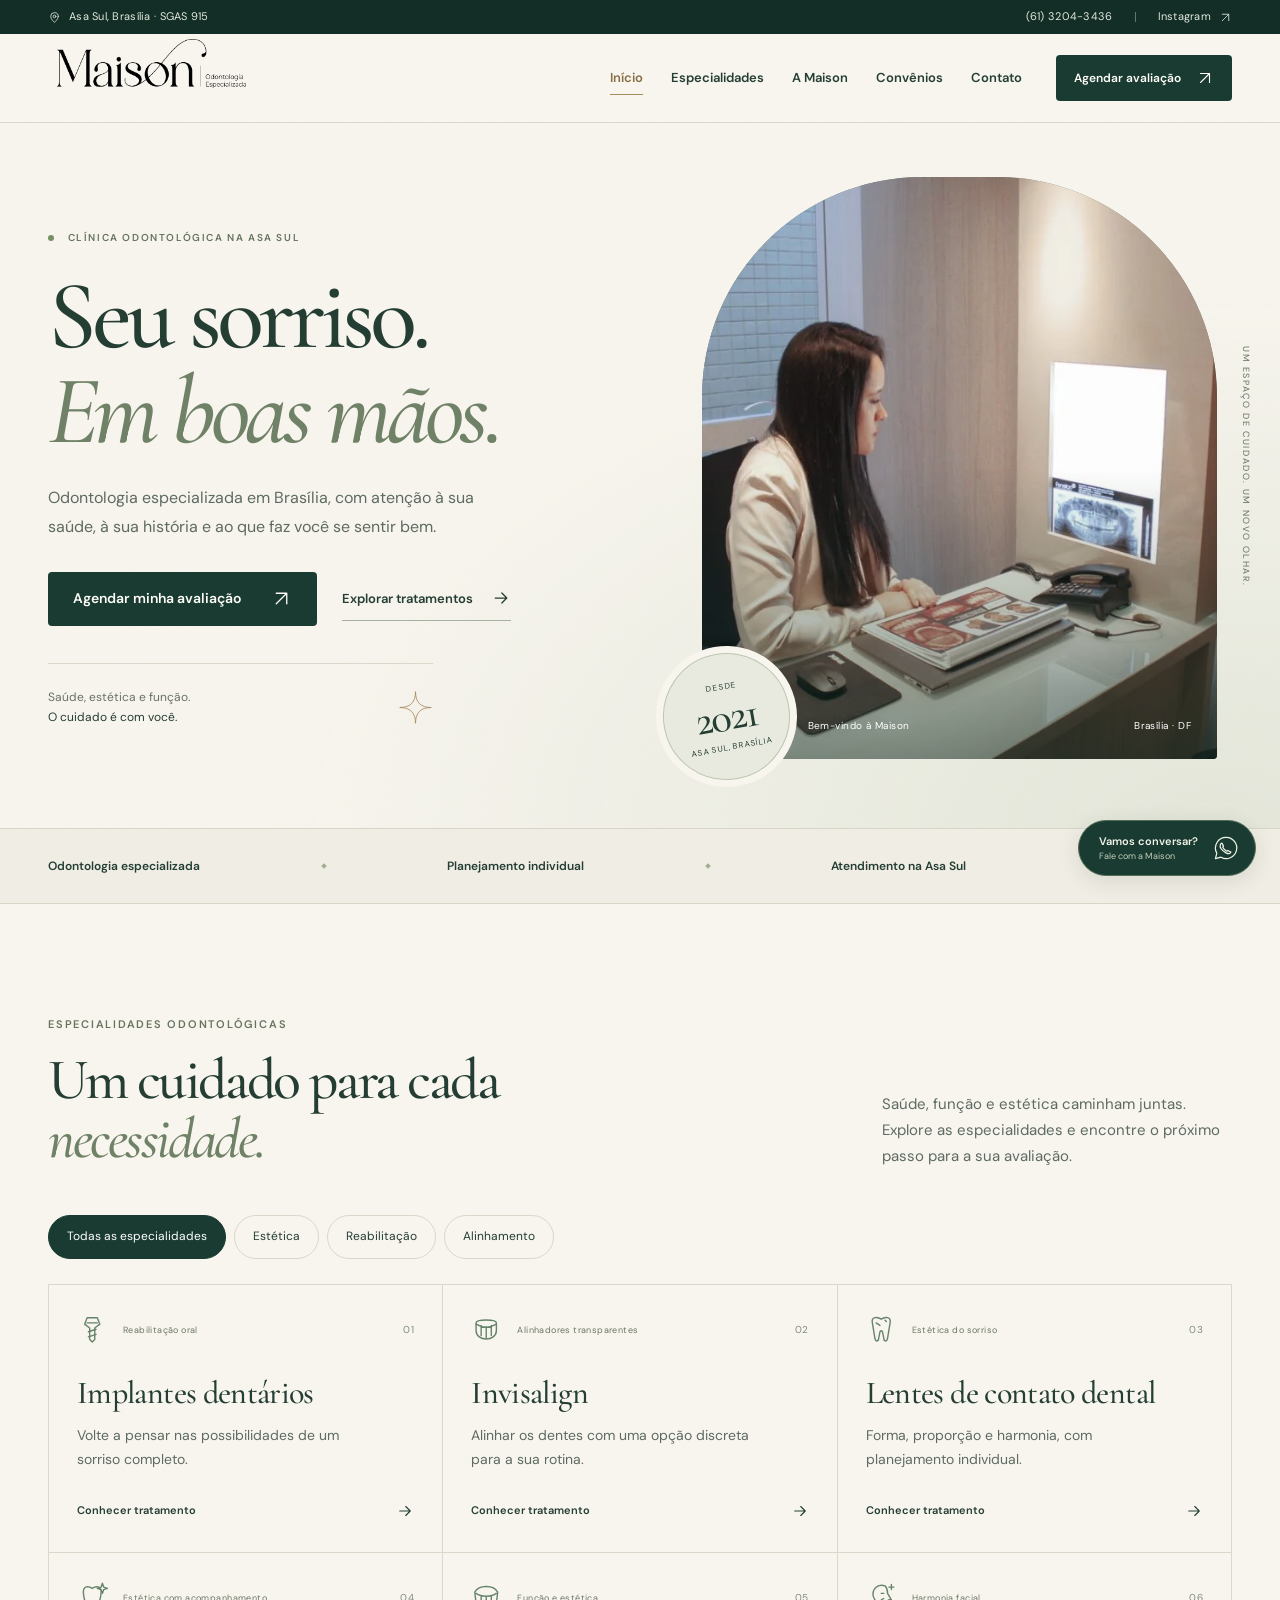
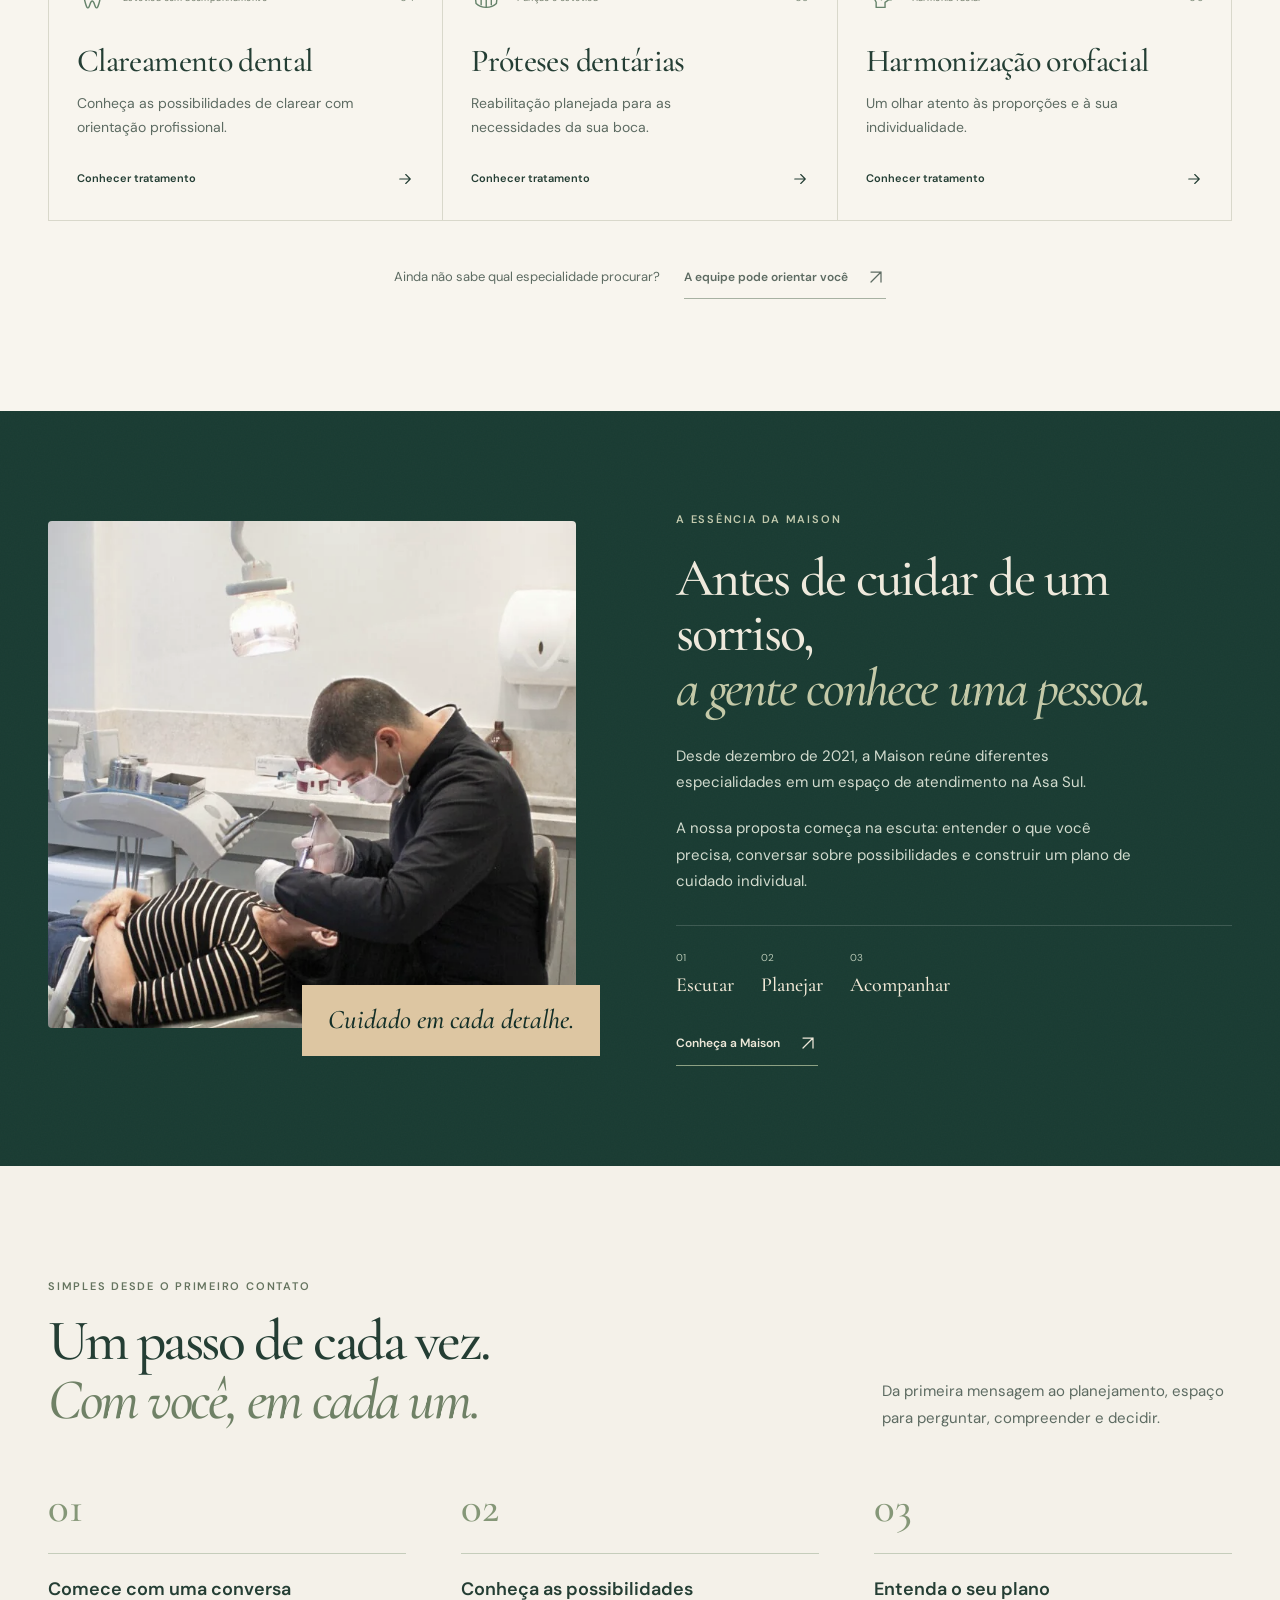
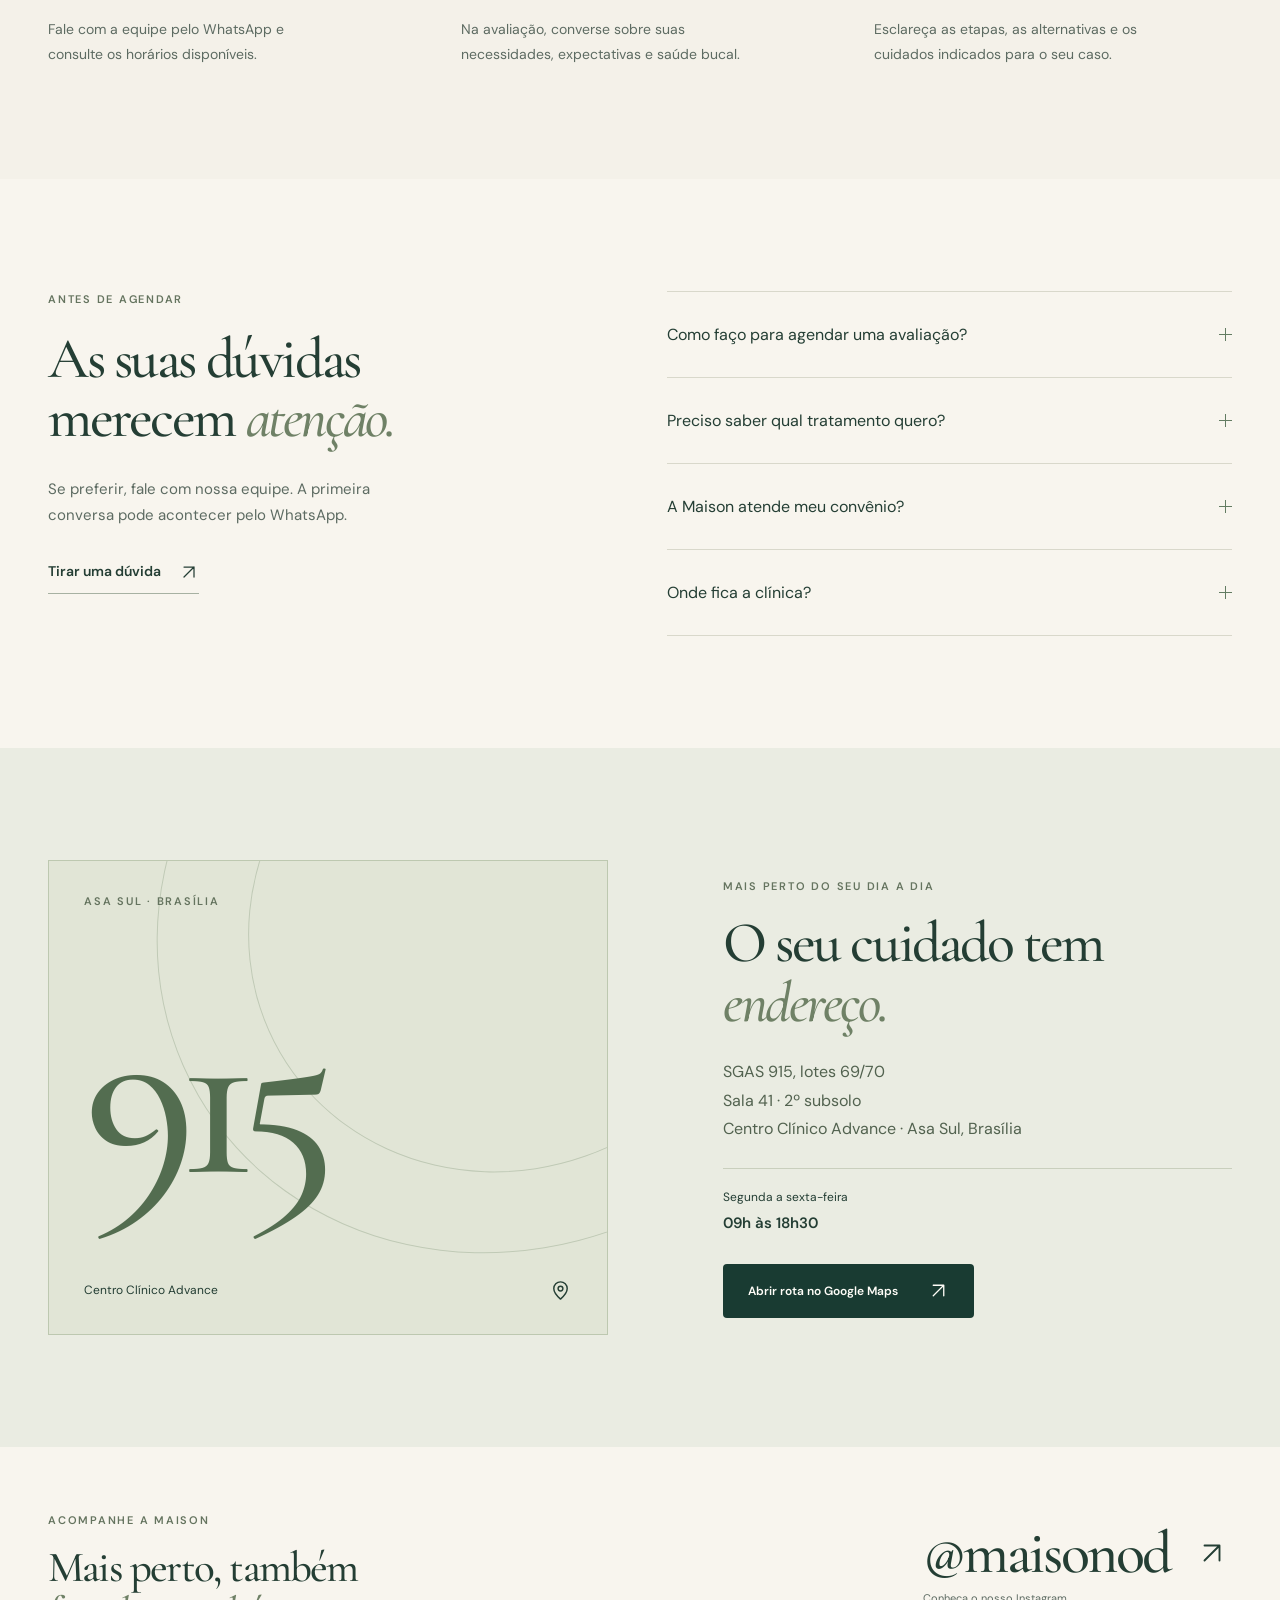
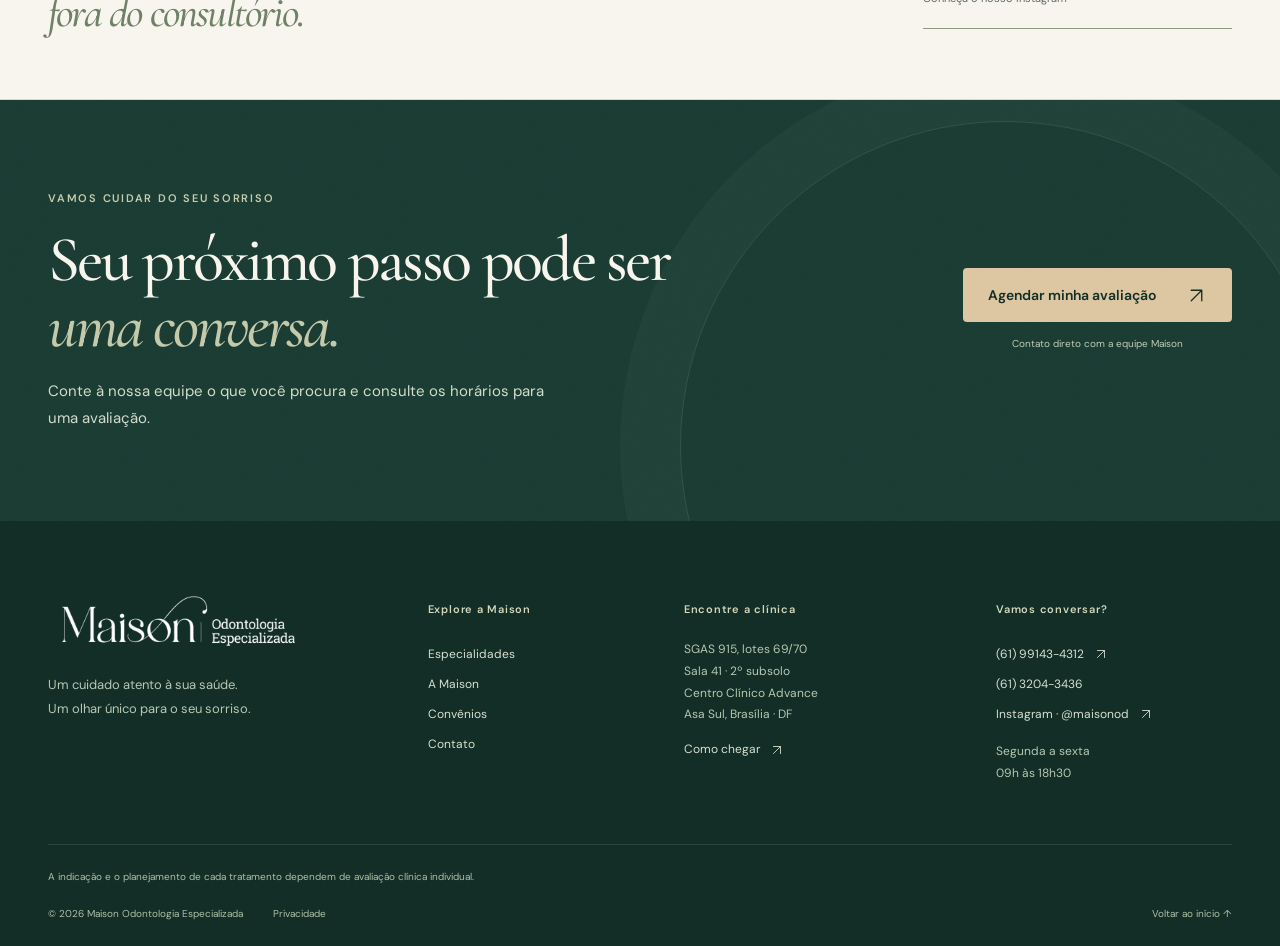
==== commit d146a1fb: "Reformular Maison V4 com marca oficial, fotos locais, 12 páginas e busca local" ====
--- a/index.html
+++ b/index.html
@@ -1,36 +1,15 @@
-<!DOCTYPE html>
-<html lang="pt-BR"><head>
-<meta charset="utf-8"/><meta content="width=device-width,initial-scale=1,viewport-fit=cover" name="viewport"/><meta content="#27332c" name="theme-color"/>
-<title>Maison Odontologia Especializada | Asa Sul, Brasília</title><meta content="Odontologia especializada e atendimento acolhedor em Brasília. Conheça a Maison e converse diretamente com nossa equipe pelo WhatsApp." name="description"/><meta content="noindex,nofollow" name="robots"/>
-<meta content="website" property="og:type"/><meta content="pt_BR" property="og:locale"/><meta content="Maison Odontologia Especializada" property="og:site_name"/><meta content="Maison Odontologia Especializada | Asa Sul, Brasília" property="og:title"/><meta content="Odontologia especializada e atendimento acolhedor em Brasília. Conheça a Maison e converse diretamente com nossa equipe pelo WhatsApp." property="og:description"/><meta content="assets/img/og-maison.jpg" property="og:image"/>
-<link href="assets/img/favicon.svg" rel="icon" type="image/svg+xml"/><link href="https://fonts.googleapis.com" rel="preconnect"/><link crossorigin="" href="https://fonts.gstatic.com" rel="preconnect"/><link href="https://fonts.googleapis.com/css2?family=DM+Sans:wght@400;500;600;700&amp;family=Cormorant+Garamond:ital,wght@0,400;0,500;0,600;1,400;1,500;1,600&amp;display=swap" rel="stylesheet"/><link href="assets/css/site.css" rel="stylesheet"/>
-<script type="application/ld+json">{"@context": "https://schema.org", "@type": "Dentist", "name": "Maison Odontologia Especializada", "url": "https://maisonodonto.com.br/", "telephone": "+55 61 99143-4312", "email": "atendimento@maisonodonto.com", "address": {"@type": "PostalAddress", "streetAddress": "SGAS 915, lotes 69/70, sala 41, 2º subsolo, Centro Clínico Advance", "addressLocality": "Brasília", "addressRegion": "DF", "postalCode": "70390-150", "addressCountry": "BR"}, "sameAs": ["https://www.instagram.com/maisonod/"], "openingHoursSpecification": [{"@type": "OpeningHoursSpecification", "dayOfWeek": ["Monday", "Tuesday", "Wednesday", "Thursday", "Friday"], "opens": "09:00", "closes": "18:30"}]}</script><link href="assets/css/experience-v3.css" rel="stylesheet"/><style>
-/* The introduction must release the page even when scripts never start. */
-#opening{opacity:0;visibility:hidden;pointer-events:none;animation:maison-opening-exit 2.5s both}
+<!doctype html>
+<html lang="pt-BR"><head><meta charset="utf-8"><meta name="viewport" content="width=device-width,initial-scale=1,viewport-fit=cover"><meta name="theme-color" content="#183b31"><title>Dentista na Asa Sul, Brasília | Maison Odontologia</title><meta name="description" content="Conheça a Maison Odontologia na Asa Sul, Brasília. Implantes, Invisalign, lentes de contato dental e mais. Agende sua avaliação pelo WhatsApp."><meta name="robots" content="noindex,nofollow"><link rel="canonical" href="https://cornflowerblue-reindeer-259674.hostingersite.com/"><meta property="og:type" content="website"><meta property="og:locale" content="pt_BR"><meta property="og:site_name" content="Maison Odontologia Especializada"><meta property="og:title" content="Dentista na Asa Sul, Brasília | Maison Odontologia"><meta property="og:description" content="Conheça a Maison Odontologia na Asa Sul, Brasília. Implantes, Invisalign, lentes de contato dental e mais. Agende sua avaliação pelo WhatsApp."><meta property="og:url" content="https://cornflowerblue-reindeer-259674.hostingersite.com/"><meta property="og:image" content="https://cornflowerblue-reindeer-259674.hostingersite.com/assets/img/og-maison.jpg"><meta name="twitter:card" content="summary_large_image"><link rel="icon" href="assets/img/favicon.svg" type="image/svg+xml"><link rel="preload" href="assets/fonts/dm-sans-normal-400.woff2" as="font" type="font/woff2" crossorigin><link rel="preload" href="assets/fonts/cormorant-normal-500.woff2" as="font" type="font/woff2" crossorigin><link rel="stylesheet" href="assets/css/maison.css?v=maison-v4-1"><script type="application/ld+json">{"@context": "https://schema.org", "@graph": [{"@type": "Dentist", "@id": "https://cornflowerblue-reindeer-259674.hostingersite.com/#clinica", "name": "Maison Odontologia Especializada", "url": "https://cornflowerblue-reindeer-259674.hostingersite.com/", "telephone": "+55 61 99143-4312", "image": "https://cornflowerblue-reindeer-259674.hostingersite.com/assets/img/consultorio-1024.webp", "address": {"@type": "PostalAddress", "streetAddress": "SGAS 915, lotes 69/70, sala 41, 2º subsolo, Centro Clínico Advance", "addressLocality": "Brasília", "addressRegion": "DF", "postalCode": "70390-150", "addressCountry": "BR"}, "sameAs": ["https://www.instagram.com/maisonod/"]}]}</script><style>
+/* Critical fail-open intro: no script or cached stylesheet can trap the visitor. */
+#opening{opacity:0;visibility:hidden;pointer-events:none;animation:maison-opening-exit 2.25s both}
 #opening.is-hidden{animation:none;opacity:0;visibility:hidden;pointer-events:none}
 #conteudo:target~#opening{display:none}
-@keyframes maison-opening-exit{
-  0%,72%{opacity:1;visibility:visible;pointer-events:auto}
-  100%{opacity:0;visibility:hidden;pointer-events:none}
-}
+@keyframes maison-opening-exit{0%,72%{opacity:1;visibility:visible;pointer-events:auto}100%{opacity:0;visibility:hidden;pointer-events:none}}
 @media(prefers-reduced-motion:reduce){#opening{display:none;animation:none}}
-</style></head><body class="page-inicio"><a class="skip-link" href="#conteudo">Ir para o conteúdo</a><div class="topline"><div class="wrap topline-inner"><span><span aria-hidden="true" class="topline-star">✳</span> Odontologia especializada · Brasília, Asa Sul</span><div class="topline-right"><span>Seg–Sex · 09h às 18h30</span><a aria-label="Instagram da Maison Odontologia" href="https://www.instagram.com/maisonod/" rel="noopener noreferrer" target="_blank">Instagram ↗</a></div></div></div>
-<header class="site-header" id="topo"><div class="wrap header-grid"><a aria-label="Maison Odontologia - voltar ao início" class="brand" href="index.html"><span class="brand-text">Maison<span class="brand-dot">.</span></span><span class="brand-caption">ODONTOLOGIA ESPECIALIZADA</span></a>
-<nav aria-label="Menu principal" class="nav" id="menu-principal"><a aria-current="page" class="active" href="index.html">Início</a><a href="especialidades.html">Especialidades</a><a href="a-maison.html">Quem somos</a><a href="convenios.html">Convênios</a><a href="contato.html">Contato</a><a class="nav-instagram" href="https://www.instagram.com/maisonod/" rel="noopener noreferrer" target="_blank">Instagram ↗</a><a class="btn btn-nav" href="https://wa.me/5561991434312?text=Ol%C3%A1%2C%20Maison%21%20Gostaria%20de%20agendar%20uma%20consulta." rel="noopener noreferrer" target="_blank">Agendar avaliação <span aria-hidden="true">↗</span></a></nav>
-<a aria-label="Agendar avaliação via WhatsApp" class="mobile-header-cta" href="https://wa.me/5561991434312?text=Ol%C3%A1%2C%20Maison%21%20Gostaria%20de%20agendar%20uma%20avalia%C3%A7%C3%A3o." rel="noopener noreferrer" target="_blank">Agendar</a><button aria-controls="menu-principal" aria-expanded="false" aria-label="Abrir menu" class="menu-toggle" type="button"><span></span><span></span><span></span></button></div></header><main id="conteudo" tabindex="-1">
-<section class="hero-home"><div aria-hidden="true" class="hero-glow"></div><div class="wrap hero-layout"><div class="hero-left"><span class="eyebrow eyebrow-light"><i></i> MAISON · ODONTOLOGIA ESPECIALIZADA</span><h1>Um novo olhar para o seu <em>sorriso.</em></h1><p>Implantes, estética dental, alinhadores e reabilitação oral em um só lugar. Atendimento individualizado na Asa Sul, em Brasília.</p><div class="hero-buttons"><a class="btn btn-gold" href="https://wa.me/5561991434312?text=Ol%C3%A1%2C%20Maison%21%20Gostaria%20de%20agendar%20uma%20consulta." rel="noopener noreferrer" target="_blank">Agendar avaliação <span aria-hidden="true">↗</span></a><a class="link-arrow light" href="a-maison.html">Descubra a Maison <span>↗</span></a></div><div class="hero-facts"><span><strong>Desde 2021</strong>Em Brasília</span><span><strong>Asa Sul</strong>Brasília · DF</span><span><strong>06</strong>Tratamentos em destaque</span></div></div>
-<div class="hero-image-block"><img alt="Ambiente de atendimento da Maison Odontologia, com profissional em área de consulta" class="hero-image" fetchpriority="high" height="683" src="https://maisonodonto.com.br/wp-content/uploads/2022/10/EACC67C9-97B2-46AC-8D5F-5E8CB44F33D6-1024x683.jpeg.webp" width="1024"/><div class="hero-image-cover"></div><span aria-label="Imagem institucional da Maison Odontologia" class="photo-index">01 / 02 <span class="photo-line"></span> A MAISON POR DENTRO</span><div class="image-corner"><span class="image-corner-star">✳</span><b>Um espaço para<br/><i>cuidar de você.</i></b></div></div></div><span aria-hidden="true" class="hero-watermark">MAISON</span></section>
-<div class="utility-strip"><div class="wrap utility-list"><span><b>01.</b> Acolhimento em cada etapa</span><span><b>02.</b> Atendimento multidisciplinar</span><span><b>03.</b> Saúde e estética bucal</span><a href="https://www.google.com/maps/search/?api=1&amp;query=SGAS+915+Lote+69%2F70+Centro+Clinico+Advance+Brasilia" rel="noopener noreferrer" target="_blank">Conheça nossa localização ↗</a></div></div>
-<section class="section section-treatments" id="especialidades"><div class="wrap"><div class="section-heading"><div><span class="eyebrow">01 / NOSSAS ESPECIALIDADES</span><h2>O tratamento certo começa com <em>uma boa avaliação.</em></h2></div><p>Conheça as especialidades oferecidas pela Maison. Cada plano de cuidado depende das necessidades identificadas na consulta.</p></div><div class="services-grid"><a class="service-card reveal" href="especialidades.html#implantes"><span class="service-top"><small>ESPECIALIDADE 01</small><span aria-hidden="true">↗</span></span><span aria-hidden="true" class="service-mark">01</span><span class="service-bottom"><small>Reabilitação oral</small><h3>Implantes dentários</h3><p>Uma opção para substituir dentes perdidos e recuperar a função mastigatória, a partir de avaliação individualizada.</p></span></a><a class="service-card reveal" href="especialidades.html#harmonizacao"><span class="service-top"><small>ESPECIALIDADE 02</small><span aria-hidden="true">↗</span></span><span aria-hidden="true" class="service-mark">02</span><span class="service-bottom"><small>Estética facial</small><h3>Harmonização orofacial</h3><p>Procedimentos que consideram a harmonia do rosto, a anatomia e as necessidades particulares de cada paciente.</p></span></a><a class="service-card reveal" href="especialidades.html#proteses"><span class="service-top"><small>ESPECIALIDADE 03</small><span aria-hidden="true">↗</span></span><span aria-hidden="true" class="service-mark">03</span><span class="service-bottom"><small>Função e conforto</small><h3>Próteses dentárias</h3><p>Soluções de reabilitação que buscam restabelecer função e estética de acordo com cada caso.</p></span></a><a class="service-card reveal" href="especialidades.html#invisalign"><span class="service-top"><small>ESPECIALIDADE 04</small><span aria-hidden="true">↗</span></span><span aria-hidden="true" class="service-mark">04</span><span class="service-bottom"><small>Alinhadores transparentes</small><h3>Invisalign</h3><p>Uma alternativa ortodôntica com alinhadores transparentes, quando indicada pelo profissional.</p></span></a><a class="service-card reveal" href="especialidades.html#lentes"><span class="service-top"><small>ESPECIALIDADE 05</small><span aria-hidden="true">↗</span></span><span aria-hidden="true" class="service-mark">05</span><span class="service-bottom"><small>Estética do sorriso</small><h3>Lentes de contato dental</h3><p>Planejamento estético cuidadoso, com indicação baseada nas condições da saúde bucal.</p></span></a><a class="service-card reveal" href="especialidades.html#clareamento"><span class="service-top"><small>ESPECIALIDADE 06</small><span aria-hidden="true">↗</span></span><span aria-hidden="true" class="service-mark">06</span><span class="service-bottom"><small>Cuidado supervisionado</small><h3>Clareamento dentário</h3><p>Avaliação e acompanhamento profissional para orientar as possibilidades de clareamento.</p></span></a></div><div class="section-end"><a class="link-arrow" href="especialidades.html">Explorar todas as especialidades <span>↗</span></a></div></div></section>
-<section class="section story-section" id="sobre"><div class="story-photo"><img alt="Profissional realizando atendimento odontológico na clínica Maison" height="686" loading="lazy" src="https://maisonodonto.com.br/wp-content/uploads/2022/10/Maison-Odontologia-Especializada-1-e1665771842237-1024x686.jpeg.webp" width="1024"/><div class="story-picture-label">FOTOGRAFIA DA CLÍNICA · MAISON</div></div><div class="story-content"><span class="eyebrow eyebrow-light">02 / A ESSÊNCIA DA MAISON</span><h2>Cuidado clínico e uma experiência <em>mais acolhedora.</em></h2><p>Inaugurada em dezembro de 2021, a Maison Odontologia Especializada nasceu com o propósito de aliar cuidados odontológicos, escuta atenta e uma experiência acolhedora.</p><p>Em um espaço pensado para receber bem, cada pessoa encontra uma abordagem que considera suas necessidades, seus objetivos e sua individualidade.</p><div class="story-points"><div><b>01</b><span>Escuta e orientação</span></div><div><b>02</b><span>Planejamento individual</span></div><div><b>03</b><span>Conforto e atenção</span></div></div><a class="link-arrow light" href="a-maison.html">Conheça nossa história <span>↗</span></a></div></section>
-<section class="section approach"><div class="wrap"><div class="section-heading"><div><span class="eyebrow">03 / SUA JORNADA</span><h2>Da primeira conversa ao <em>plano de cuidado.</em></h2></div><p>Você fala com nossa equipe, agenda sua avaliação e recebe orientação profissional sobre o melhor caminho para o seu caso.</p></div><div class="approach-grid"><article><span>01 <i>↗</i></span><h3>Converse com a Maison</h3><p>Fale diretamente pelo WhatsApp, tire dúvidas e consulte horários de atendimento.</p></article><article><span>02 <i>↗</i></span><h3>Conte o que procura</h3><p>Compartilhe sua necessidade com a equipe e conheça as possibilidades de atendimento.</p></article><article><span>03 <i>↗</i></span><h3>Planeje com segurança</h3><p>Na consulta, receba avaliação e orientações sobre os cuidados indicados para o seu caso.</p></article></div><div class="approach-action"><a class="btn btn-dark" href="https://wa.me/5561991434312?text=Ol%C3%A1%2C%20Maison%21%20Quero%20conversar%20com%20a%20equipe%20sobre%20uma%20consulta." rel="noopener noreferrer" target="_blank">Falar com a equipe <span aria-hidden="true">↗</span></a></div></div></section>
-<section class="section experience" id="experiencia"><div class="wrap experience-layout"><div class="experience-copy"><span class="eyebrow">04 / EXPERIÊNCIA</span><h2>Um ambiente pensado para fazer você <em>se sentir bem.</em></h2><p>Arquitetura acolhedora, atenção ao atendimento e um olhar humano para a odontologia: detalhes que fazem parte da proposta da Maison desde a sua inauguração.</p><div class="experience-quote">“Cuidar também é estar presente em cada detalhe.”</div><a class="link-arrow" href="a-maison.html">Descubra a Maison <span>↗</span></a></div><div class="experience-image"><img alt="Espaço de consulta da Maison Odontologia" height="683" loading="lazy" src="https://maisonodonto.com.br/wp-content/uploads/2022/10/EACC67C9-97B2-46AC-8D5F-5E8CB44F33D6-1024x683.jpeg.webp" width="1024"/><div class="experience-stamp">Desde <b>2021</b><span>Brasília · DF</span></div></div></div></section>
-<section class="section social-section" id="instagram"><div class="wrap"><div class="social-title"><div class="section-heading"><div><span class="eyebrow">05 / ACOMPANHE A MAISON</span><h2>A vida acontece <em>além do consultório.</em></h2></div><p>Acompanhe o dia a dia e as novidades da clínica pelo perfil oficial no Instagram.</p></div><a class="social-pill" href="https://www.instagram.com/maisonod/" rel="noopener noreferrer" target="_blank">@maisonod <span>↗</span></a></div><div class="social-grid"><a class="social-feature" href="https://www.instagram.com/maisonod/" rel="noopener noreferrer" target="_blank"><img alt="Atendimento odontológico na Maison" loading="lazy" src="https://maisonodonto.com.br/wp-content/uploads/2022/10/Maison-Odontologia-Especializada-1-e1665771842237-1024x686.jpeg.webp"/><span class="social-overlay">Conheça nossa rotina <b>↗</b></span></a><a class="social-feature" href="https://www.instagram.com/maisonod/" rel="noopener noreferrer" target="_blank"><img alt="Ambiente de consulta da Maison" loading="lazy" src="https://maisonodonto.com.br/wp-content/uploads/2022/10/EACC67C9-97B2-46AC-8D5F-5E8CB44F33D6-1024x683.jpeg.webp"/><span class="social-overlay">Veja nosso espaço <b>↗</b></span></a><a class="social-feature social-poster" href="https://www.instagram.com/maisonod/" rel="noopener noreferrer" target="_blank"><img alt="Arte da Maison informando atendimento de segunda a sexta-feira, das 09h às 18h30" loading="lazy" src="assets/img/horario-maison.jpg"/><span class="social-overlay">Mais informações <b>↗</b></span></a></div><p class="social-note">Imagens institucionais provenientes do site atual da Maison e arte fornecida para este projeto. Este painel não reproduz publicações do Instagram.</p></div></section>
-<section class="section faq-section" id="duvidas"><div class="wrap faq-layout"><div><div class="section-heading"><div><span class="eyebrow">06 / DÚVIDAS FREQUENTES</span><h2>Boas conversas começam com <em>boas perguntas.</em></h2></div></div><p class="faq-lead">Prefere falar com alguém? Nossa equipe pode ajudar a esclarecer suas dúvidas pelo WhatsApp.</p><a class="btn btn-dark" href="https://wa.me/5561991434312?text=Ol%C3%A1%2C%20Maison%21%20Tenho%20uma%20d%C3%BAvida%20sobre%20os%20atendimentos." rel="noopener noreferrer" target="_blank">Conversar pelo WhatsApp <span aria-hidden="true">↗</span></a></div><div class="faq-items"><details><summary>Como posso agendar uma consulta?<span>+</span></summary><p>É simples: clique em um dos botões de WhatsApp e converse diretamente com a equipe para verificar os horários disponíveis.</p></details><details><summary>A Maison atende convênios?<span>+</span></summary><p>A clínica apresenta opções de planos de saúde em seu site atual. A cobertura e a rede credenciada devem ser confirmadas diretamente com a recepção.</p></details><details><summary>Onde fica a clínica?<span>+</span></summary><p>Na SGAS 915, lotes 69/70, sala 41, 2º subsolo do Centro Clínico Advance, Asa Sul, Brasília/DF.</p></details><details><summary>Como saber qual tratamento é indicado?<span>+</span></summary><p>A indicação depende de avaliação clínica individual. A equipe poderá orientar sobre agendamento e a especialidade correspondente.</p></details></div></div></section>
-<section class="last-cta"><div class="wrap last-cta-grid"><div><span class="eyebrow eyebrow-light">SEU PRÓXIMO PASSO</span><h2>Comece pelo mais simples: <em>uma conversa.</em></h2><p>Fale diretamente com a Maison e conheça as possibilidades de atendimento.</p></div><div class="last-cta-button"><a class="btn btn-gold" href="https://wa.me/5561991434312?text=Ol%C3%A1%2C%20Maison%21%20Gostaria%20de%20agendar%20uma%20consulta." rel="noopener noreferrer" target="_blank">Agendar avaliação <span aria-hidden="true">↗</span></a><span>A equipe da Maison recebe sua mensagem diretamente.</span></div></div></section>
-</main><div aria-label="Apresentação da Maison" class="opening" id="opening"><div class="opening-lights"></div><a class="opening-skip" href="#conteudo">Pular introdução <span aria-hidden="true">↗</span></a><div class="opening-center"><span class="opening-kicker">ODONTOLOGIA ESPECIALIZADA · BRASÍLIA</span><div aria-hidden="true" class="opening-monogram">M</div><div aria-label="Maison" class="opening-name"><span>M</span><span>A</span><span>I</span><span>S</span><span>O</span><span>N</span></div><div class="opening-rule"></div><p>Uma experiência de cuidado em cada detalhe.</p></div><div class="opening-bottom">Bem-vindo à Maison <span>EST. 2021</span></div><div class="opening-progress"></div></div><footer class="footer"><div class="wrap"><div class="footer-top"><div class="footer-identity"><a aria-label="Maison Odontologia - início" class="brand brand-invert" href="index.html"><span class="brand-text">Maison<span class="brand-dot">.</span></span><span class="brand-caption">ODONTOLOGIA ESPECIALIZADA</span></a><p>Odontologia com atenção aos detalhes e respeito à singularidade de cada pessoa. Um espaço de cuidado na Asa Sul, em Brasília.</p><a class="footer-social" href="https://www.instagram.com/maisonod/" rel="noopener noreferrer" target="_blank">Instagram · @maisonod <span>↗</span></a></div>
-<div class="footer-col"><h3>Explore</h3><a href="index.html">Início</a><a href="especialidades.html">Especialidades</a><a href="a-maison.html">Quem somos</a><a href="convenios.html">Convênios</a><a href="contato.html">Contato</a></div>
-<div class="footer-col"><h3>Visite a Maison</h3><p>SGAS 915, lotes 69/70<br/>Sala 41 · 2º subsolo<br/>Centro Clínico Advance<br/>Asa Sul · Brasília / DF</p><a href="https://www.google.com/maps/search/?api=1&amp;query=SGAS+915+Lote+69%2F70+Centro+Clinico+Advance+Brasilia" rel="noopener noreferrer" target="_blank">Como chegar ↗</a></div>
-<div class="footer-col"><h3>Atendimento</h3><a href="https://wa.me/5561991434312?text=Ol%C3%A1%2C%20Maison%21%20Gostaria%20de%20agendar%20uma%20consulta." rel="noopener noreferrer" target="_blank">WhatsApp (61) 99143-4312 ↗</a><a href="tel:+556132043436">Fixo (61) 3204-3436</a><p>Segunda a sexta-feira<br/>09h às 18h30</p></div></div>
-<div class="footer-legal">Protótipo para homologação: registros CRO-DF da clínica e do responsável técnico pendentes de conferência. Horário, convênios e direitos de uso das fotografias também devem ser validados antes da publicação.</div><div class="footer-bottom"><span>© 2026 Maison Odontologia Especializada. Todos os direitos reservados.</span><a href="privacidade.html">Privacidade</a><span>Conceito digital V2</span></div></div></footer>
-<div aria-label="Atendimento Maison por WhatsApp" class="wa-box"><a aria-label="Conversar com a Maison pelo WhatsApp" class="wa-fab" href="https://wa.me/5561991434312?text=Ol%C3%A1%2C%20Maison%21%20Gostaria%20de%20agendar%20uma%20avalia%C3%A7%C3%A3o." rel="noopener noreferrer" target="_blank"><svg aria-hidden="true" height="25" viewbox="0 0 32 32" width="25"><path d="M16 3a13 13 0 0 0-11.3 19.4L3 29l6.8-1.7A13 13 0 1 0 16 3Z" fill="none" stroke="currentColor" stroke-linejoin="round" stroke-width="2.3"></path><path d="M10.5 10.8c.7-1.5 1.4-1.6 2.1-.2l1.1 2.3c.2.5.1.8-.4 1.2-.7.6-.7.9-.1 1.8a10 10 0 0 0 3.3 3c.9.5 1.1.3 1.7-.4.5-.6.8-.6 1.3-.3l2.4 1.1c1.4.7 1.2 1.5.3 2.3-1 .9-2.3 1.2-4 .6-5.2-1.9-8.7-5.7-9.2-9-.1-.9.2-1.7 1.5-2.4Z" fill="currentColor"></path></svg></a></div><aside aria-label="Agendamento pelo WhatsApp" class="mobile-action-bar"><a class="mobile-action-primary" href="https://wa.me/5561991434312?text=Ol%C3%A1%2C%20Maison%21%20Gostaria%20de%20agendar%20uma%20avalia%C3%A7%C3%A3o." rel="noopener noreferrer" target="_blank"><span class="mobile-action-icon">✳</span><span class="mobile-action-copy">Agendar pelo WhatsApp<small>Atendimento direto com a Maison</small></span><span aria-hidden="true" class="mobile-action-arrow">↗</span></a></aside><script src="assets/js/site.js?v=intro-fix-1"></script><script src="assets/js/experience-v3.js?v=intro-fix-1"></script></body></html>+</style></head><body id="topo" class="home-page"><a class="skip-link" href="#conteudo">Ir para o conteúdo</a>
+<div class="topbar"><div class="container topbar-inner"><span><svg class="icon" viewBox="0 0 24 24" fill="none" aria-hidden="true"><path d="M19 10c0 5-7 11-7 11S5 15 5 10a7 7 0 1 1 14 0Z"/><circle cx="12" cy="10" r="2.5"/></svg> Asa Sul, Brasília · SGAS 915</span><div><a href="tel:+556132043436">(61) 3204-3436</a><span class="topbar-line"></span><a href="https://www.instagram.com/maisonod/" target="_blank" rel="noopener noreferrer">Instagram <svg class="icon" viewBox="0 0 24 24" fill="none" aria-hidden="true"><path d="M6 18 18 6M6 6h12v12"/></svg></a></div></div></div>
+<header class="header"><div class="container header-inner"><a class="brand" href="index.html" aria-label="Maison Odontologia — início"><img src="assets/img/logo-maison.webp" alt="Maison Odontologia Especializada" width="650" height="255"></a><nav class="desktop-nav" aria-label="Menu principal"><a href="index.html" aria-current="page">Início</a><a href="especialidades.html">Especialidades</a><a href="a-maison.html">A Maison</a><a href="convenios.html">Convênios</a><a href="contato.html">Contato</a></nav><a class="button button-dark header-cta" href="https://wa.me/5561991434312?text=Ol%C3%A1%2C%20Maison%21%20Gostaria%20de%20agendar%20uma%20avalia%C3%A7%C3%A3o." target="_blank" rel="noopener noreferrer"><span class="desktop-label">Agendar avaliação</span><span class="mobile-label">Agendar</span><svg class="icon" viewBox="0 0 24 24" fill="none" aria-hidden="true"><path d="M6 18 18 6M6 6h12v12"/></svg></a>
+<details class="mobile-menu"><summary aria-label="Abrir ou fechar menu"><span></span><span></span><span></span></summary><div class="mobile-panel"><span class="eyebrow">Bem-vindo à Maison</span><nav aria-label="Menu do celular"><a href="index.html" aria-current="page">Início</a><a href="especialidades.html">Especialidades</a><a href="a-maison.html">A Maison</a><a href="convenios.html">Convênios</a><a href="contato.html">Contato</a></nav><a class="button button-dark " href="https://wa.me/5561991434312?text=Ol%C3%A1%2C%20Maison%21%20Gostaria%20de%20agendar%20uma%20avalia%C3%A7%C3%A3o." target="_blank" rel="noopener noreferrer">Agendar pelo WhatsApp<svg class="icon" viewBox="0 0 24 24" fill="none" aria-hidden="true"><path d="M6 18 18 6M6 6h12v12"/></svg></a><a class="mobile-social" href="https://www.instagram.com/maisonod/" target="_blank" rel="noopener noreferrer">@maisonod <svg class="icon" viewBox="0 0 24 24" fill="none" aria-hidden="true"><path d="M6 18 18 6M6 6h12v12"/></svg></a><p>SGAS 915 · Centro Clínico Advance<br>Asa Sul, Brasília</p></div></details></div></header><main id="conteudo" tabindex="-1"><section class="hero texture"><div class="container hero-grid"><div class="hero-copy"><span class="eyebrow hero-eyebrow"><span class="small-dot"></span> CLÍNICA ODONTOLÓGICA NA ASA SUL</span><h1>Seu sorriso.<br><em>Em boas mãos.</em></h1><p>Odontologia especializada em Brasília, com atenção à sua saúde, à sua história e ao que faz você se sentir bem.</p><div class="hero-actions"><a class="button button-dark " href="https://wa.me/5561991434312?text=Ol%C3%A1%2C%20Maison%21%20Gostaria%20de%20agendar%20uma%20avalia%C3%A7%C3%A3o." target="_blank" rel="noopener noreferrer">Agendar minha avaliação<svg class="icon" viewBox="0 0 24 24" fill="none" aria-hidden="true"><path d="M6 18 18 6M6 6h12v12"/></svg></a><a class="text-link" href="#tratamentos">Explorar tratamentos <svg class="icon" viewBox="0 0 24 24" fill="none" aria-hidden="true"><path d="M5 12h14m-6-6 6 6-6 6"/></svg></a></div><div class="hero-signature"><span>Saúde, estética e função.<br><strong>O cuidado é com você.</strong></span><svg class="star" viewBox="0 0 40 40" fill="none" aria-hidden="true"><path d="M20 2c0 12-6 18-18 18 12 0 18 6 18 18 0-12 6-18 18-18-12 0-18-6-18-18Z" stroke="currentColor"/></svg></div></div><div class="hero-visual"><div class="hero-photo"><picture class=""><source srcset="assets/img/consultorio-600.webp 600w, assets/img/consultorio-1024.webp 1024w" sizes="(max-width: 720px) 100vw, 50vw" type="image/webp"><img src="assets/img/consultorio-1024.webp" alt="Ambiente de consulta da Maison Odontologia na Asa Sul, em Brasília" width="1024" height="683" fetchpriority="high" loading="eager" decoding="async"></picture><div class="photo-caption"><span>Bem-vindo à Maison</span><span>Brasília · DF</span></div></div><span class="hero-photo-side" aria-hidden="true">UM ESPAÇO DE CUIDADO. UM NOVO OLHAR.</span><div class="hero-seal"><span>DESDE</span><strong>2021</strong><span>ASA SUL, BRASÍLIA</span></div></div></div></section>
+<div class="trust-strip"><div class="container"><span>Odontologia especializada</span><i></i><span>Planejamento individual</span><i></i><span>Atendimento na Asa Sul</span><a href="https://www.google.com/maps/search/?api=1&query=Maison%20Odontologia%20SGAS%20915%20lote%2069/70%20sala%2041%20Centro%20Cl%C3%ADnico%20Advance%20Bras%C3%ADlia" target="_blank" rel="noopener noreferrer">Conheça a localização <svg class="icon" viewBox="0 0 24 24" fill="none" aria-hidden="true"><path d="M6 18 18 6M6 6h12v12"/></svg></a></div></div><section class="section treatments" id="tratamentos"><div class="container"><div class="section-head"><div><span class="eyebrow">ESPECIALIDADES ODONTOLÓGICAS</span><h2>Um cuidado para cada<br><em>necessidade.</em></h2></div><p>Saúde, função e estética caminham juntas. Explore as especialidades e encontre o próximo passo para a sua avaliação.</p></div><div class="treatment-filters" data-filters aria-label="Filtrar especialidades"><button type="button" aria-pressed="true" data-filter="todos">Todas as especialidades</button><button type="button" aria-pressed="false" data-filter="estetica">Estética</button><button type="button" aria-pressed="false" data-filter="reabilitacao">Reabilitação</button><button type="button" aria-pressed="false" data-filter="alinhamento">Alinhamento</button></div><p class="sr-only" role="status" data-filter-status></p><div class="treatments-grid"><article class="treatment-card" data-category="reabilitacao" id="implantes"><a href="implantes-dentarios.html"><div class="card-top"><svg class="treatment-icon" viewBox="0 0 26 26" fill="none" aria-hidden="true"><path d="M8 3h8l2 5-4 3v9l-2 2-2-2v-9L6 8l2-5Z"/><path d="m9 14 6-2m-6 6 6-2M8 7h8"/></svg><span>Reabilitação oral</span><span class="card-number">01</span></div><h3>Implantes dentários</h3><p>Volte a pensar nas possibilidades de um sorriso completo.</p><span class="card-link">Conhecer tratamento <svg class="icon" viewBox="0 0 24 24" fill="none" aria-hidden="true"><path d="M5 12h14m-6-6 6 6-6 6"/></svg></span></a></article><article class="treatment-card" data-category="alinhamento" id="invisalign"><a href="invisalign.html"><div class="card-top"><svg class="treatment-icon" viewBox="0 0 26 26" fill="none" aria-hidden="true"><path d="M4 7c0-3 16-3 16 0v6c0 9-16 9-16 0V7Z"/><path d="M4 8c5 3 11 3 16 0M8 9v8m4-7v9m4-10v8"/></svg><span>Alinhadores transparentes</span><span class="card-number">02</span></div><h3>Invisalign</h3><p>Alinhar os dentes com uma opção discreta para a sua rotina.</p><span class="card-link">Conhecer tratamento <svg class="icon" viewBox="0 0 24 24" fill="none" aria-hidden="true"><path d="M5 12h14m-6-6 6 6-6 6"/></svg></span></a></article><article class="treatment-card" data-category="estetica" id="lentes"><a href="lentes-de-contato-dental.html"><div class="card-top"><svg class="treatment-icon" viewBox="0 0 26 26" fill="none" aria-hidden="true"><path d="M5 7C4 2 9 2 12 4c3-2 8-2 7 3l-2 12c-.5 3-3 3-3 0l-1-5c-.2-1-1.8-1-2 0l-1 5c0 3-2.5 3-3 0L5 7Z"/><path d="m8 7 3 2m4-4 1 1"/></svg><span>Estética do sorriso</span><span class="card-number">03</span></div><h3>Lentes de contato dental</h3><p>Forma, proporção e harmonia, com planejamento individual.</p><span class="card-link">Conhecer tratamento <svg class="icon" viewBox="0 0 24 24" fill="none" aria-hidden="true"><path d="M5 12h14m-6-6 6 6-6 6"/></svg></span></a></article><article class="treatment-card" data-category="estetica" id="clareamento"><a href="clareamento-dental.html"><div class="card-top"><svg class="treatment-icon" viewBox="0 0 26 26" fill="none" aria-hidden="true"><path d="M5 8c0-5 4-5 7-3 3-2 7-2 7 3 0 3-2 11-3 12-2 2-2-5-4-5s-2 7-4 5c-1-1-3-9-3-12Z"/><path d="m20 1 1 3 3 1-3 1-1 3-1-3-3-1 3-1 1-3Z"/></svg><span>Estética com acompanhamento</span><span class="card-number">04</span></div><h3>Clareamento dental</h3><p>Conheça as possibilidades de clarear com orientação profissional.</p><span class="card-link">Conhecer tratamento <svg class="icon" viewBox="0 0 24 24" fill="none" aria-hidden="true"><path d="M5 12h14m-6-6 6 6-6 6"/></svg></span></a></article><article class="treatment-card" data-category="reabilitacao" id="proteses"><a href="proteses-dentarias.html"><div class="card-top"><svg class="treatment-icon" viewBox="0 0 26 26" fill="none" aria-hidden="true"><path d="M3 8c3-6 15-6 18 0l-1 9c-4 4-12 4-16 0L3 8Z"/><path d="M4 9c4 3 12 3 16 0M8 11v7m4-6v8m4-9v7"/></svg><span>Função e estética</span><span class="card-number">05</span></div><h3>Próteses dentárias</h3><p>Reabilitação planejada para as necessidades da sua boca.</p><span class="card-link">Conhecer tratamento <svg class="icon" viewBox="0 0 24 24" fill="none" aria-hidden="true"><path d="M5 12h14m-6-6 6 6-6 6"/></svg></span></a></article><article class="treatment-card" data-category="estetica" id="harmonizacao"><a href="harmonizacao-orofacial.html"><div class="card-top"><svg class="treatment-icon" viewBox="0 0 26 26" fill="none" aria-hidden="true"><path d="M15 3c-6-2-11 3-9 9l2 4v4h7v-4l3-2h2l-3-5c0-3-1-5-2-6Z"/><path d="M12 9h2m-2 5 2-1M20 2v4m-2-2h4"/></svg><span>Harmonia facial</span><span class="card-number">06</span></div><h3>Harmonização orofacial</h3><p>Um olhar atento às proporções e à sua individualidade.</p><span class="card-link">Conhecer tratamento <svg class="icon" viewBox="0 0 24 24" fill="none" aria-hidden="true"><path d="M5 12h14m-6-6 6 6-6 6"/></svg></span></a></article></div><div class="section-foot"><p>Ainda não sabe qual especialidade procurar?</p><a class="text-link" href="https://wa.me/5561991434312?text=Ol%C3%A1%2C%20Maison%21%20Gostaria%20de%20orienta%C3%A7%C3%A3o%20para%20agendar%20minha%20avalia%C3%A7%C3%A3o." target="_blank" rel="noopener noreferrer">A equipe pode orientar você <svg class="icon" viewBox="0 0 24 24" fill="none" aria-hidden="true"><path d="M6 18 18 6M6 6h12v12"/></svg></a></div></div></section><section class="maison-story texture"><div class="container story-grid"><div class="story-visual"><picture class=""><source srcset="assets/img/atendimento-600.webp 600w, assets/img/atendimento-1024.webp 1024w" sizes="(max-width: 720px) 100vw, 50vw" type="image/webp"><img src="assets/img/atendimento-1024.webp" alt="Atendimento odontológico no consultório da Maison" width="1024" height="686" loading="lazy" decoding="async"></picture><span class="photo-note">Cuidado em cada detalhe.</span></div><div class="story-copy"><span class="eyebrow">A ESSÊNCIA DA MAISON</span><h2>Antes de cuidar de um sorriso,<br><em>a gente conhece uma pessoa.</em></h2><p>Desde dezembro de 2021, a Maison reúne diferentes especialidades em um espaço de atendimento na Asa Sul.</p><p>A nossa proposta começa na escuta: entender o que você precisa, conversar sobre possibilidades e construir um plano de cuidado individual.</p><div class="story-values"><span>01 <b>Escutar</b></span><span>02 <b>Planejar</b></span><span>03 <b>Acompanhar</b></span></div><a class="text-link" href="a-maison.html">Conheça a Maison <svg class="icon" viewBox="0 0 24 24" fill="none" aria-hidden="true"><path d="M6 18 18 6M6 6h12v12"/></svg></a></div></div></section><section class="section steps-section"><div class="container"><div class="section-head"><div><span class="eyebrow">SIMPLES DESDE O PRIMEIRO CONTATO</span><h2>Um passo de cada vez.<br><em>Com você, em cada um.</em></h2></div><p>Da primeira mensagem ao planejamento, espaço para perguntar, compreender e decidir.</p></div><div class="steps"><article><span class="step-number">01</span><h3>Comece com uma conversa</h3><p>Fale com a equipe pelo WhatsApp e consulte os horários disponíveis.</p></article><article><span class="step-number">02</span><h3>Conheça as possibilidades</h3><p>Na avaliação, converse sobre suas necessidades, expectativas e saúde bucal.</p></article><article><span class="step-number">03</span><h3>Entenda o seu plano</h3><p>Esclareça as etapas, as alternativas e os cuidados indicados para o seu caso.</p></article></div></div></section><section class="section faq-section"><div class="container faq-layout"><div><span class="eyebrow">ANTES DE AGENDAR</span><h2>As suas dúvidas<br>merecem <em>atenção.</em></h2><p>Se preferir, fale com nossa equipe. A primeira conversa pode acontecer pelo WhatsApp.</p><a class="text-link" href="https://wa.me/5561991434312?text=Ol%C3%A1%2C%20Maison%21%20Gostaria%20de%20esclarecer%20uma%20d%C3%BAvida%20antes%20de%20agendar." target="_blank" rel="noopener noreferrer">Tirar uma dúvida <svg class="icon" viewBox="0 0 24 24" fill="none" aria-hidden="true"><path d="M6 18 18 6M6 6h12v12"/></svg></a></div><div class="faq-list"><details><summary>Como faço para agendar uma avaliação?<span class="plus" aria-hidden="true"></span></summary><p>Clique em um dos botões de WhatsApp e converse diretamente com a equipe para consultar os horários disponíveis.</p></details><details><summary>Preciso saber qual tratamento quero?<span class="plus" aria-hidden="true"></span></summary><p>Não. Conte à equipe o que você procura. A avaliação profissional é o momento de entender as possibilidades para o seu caso.</p></details><details><summary>A Maison atende meu convênio?<span class="plus" aria-hidden="true"></span></summary><p>A equipe confirma o atendimento conforme seu plano e o procedimento. Consulte a cobertura antes de agendar.</p></details><details><summary>Onde fica a clínica?<span class="plus" aria-hidden="true"></span></summary><p>Na SGAS 915, lotes 69/70, sala 41, 2º subsolo do Centro Clínico Advance, Asa Sul, Brasília.</p></details></div></div></section><section class="section location-section" id="localizacao"><div class="container location-layout"><div class="address-art"><span class="eyebrow">ASA SUL · BRASÍLIA</span><span class="address-number" aria-hidden="true">915</span><span class="address-art-bottom">Centro Clínico Advance <svg class="icon" viewBox="0 0 24 24" fill="none" aria-hidden="true"><path d="M19 10c0 5-7 11-7 11S5 15 5 10a7 7 0 1 1 14 0Z"/><circle cx="12" cy="10" r="2.5"/></svg></span></div><div class="location-copy"><span class="eyebrow">MAIS PERTO DO SEU DIA A DIA</span><h2>O seu cuidado tem<br><em>endereço.</em></h2><p>SGAS 915, lotes 69/70<br>Sala 41 · 2º subsolo<br>Centro Clínico Advance · Asa Sul, Brasília</p><div class="location-hours"><span>Segunda a sexta-feira</span><strong>09h às 18h30</strong></div><a class="button button-dark" href="https://www.google.com/maps/search/?api=1&query=Maison%20Odontologia%20SGAS%20915%20lote%2069/70%20sala%2041%20Centro%20Cl%C3%ADnico%20Advance%20Bras%C3%ADlia" target="_blank" rel="noopener noreferrer">Abrir rota no Google Maps <svg class="icon" viewBox="0 0 24 24" fill="none" aria-hidden="true"><path d="M6 18 18 6M6 6h12v12"/></svg></a></div></div></section><section class="social-band"><div class="container social-inner"><div><span class="eyebrow">ACOMPANHE A MAISON</span><h2>Mais perto, também<br><em>fora do consultório.</em></h2></div><a href="https://www.instagram.com/maisonod/" target="_blank" rel="noopener noreferrer"><span>@maisonod</span><svg class="icon" viewBox="0 0 24 24" fill="none" aria-hidden="true"><path d="M6 18 18 6M6 6h12v12"/></svg><small>Conheça o nosso Instagram</small></a></div></section><section class="cta-section texture"><div class="container cta-inner"><div><span class="eyebrow">VAMOS CUIDAR DO SEU SORRISO</span><h2>Seu próximo passo pode ser <em>uma conversa.</em></h2><p>Conte à nossa equipe o que você procura e consulte os horários para uma avaliação.</p></div><div><a class="button button-sand " href="https://wa.me/5561991434312?text=Ol%C3%A1%2C%20Maison%21%20Gostaria%20de%20agendar%20uma%20avalia%C3%A7%C3%A3o." target="_blank" rel="noopener noreferrer">Agendar minha avaliação<svg class="icon" viewBox="0 0 24 24" fill="none" aria-hidden="true"><path d="M6 18 18 6M6 6h12v12"/></svg></a><span class="cta-caption">Contato direto com a equipe Maison</span></div></div></section></main><div id="opening" class="opening" aria-label="Apresentação da Maison"><a class="opening-skip" href="#conteudo">Entrar direto <svg class="icon" viewBox="0 0 24 24" fill="none" aria-hidden="true"><path d="M6 18 18 6M6 6h12v12"/></svg></a><div class="opening-content"><span class="eyebrow">ODONTOLOGIA ESPECIALIZADA · BRASÍLIA</span><div class="opening-word" aria-label="Maison"><span style="--i:0" aria-hidden="true">M</span><span style="--i:1" aria-hidden="true">A</span><span style="--i:2" aria-hidden="true">I</span><span style="--i:3" aria-hidden="true">S</span><span style="--i:4" aria-hidden="true">O</span><span style="--i:5" aria-hidden="true">N</span></div><span class="opening-rule"></span><p>O cuidado começa aqui.</p></div><span class="opening-bottom">Asa Sul · Brasília <span>Desde 2021</span></span></div><footer class="footer"><div class="container"><div class="footer-top"><div class="footer-brand"><a href="index.html"><img src="assets/img/logo-maison-claro.webp" alt="Maison Odontologia Especializada" width="720" height="164" loading="lazy"></a><p>Um cuidado atento à sua saúde.<br>Um olhar único para o seu sorriso.</p></div><div><h2>Explore a Maison</h2><a href="especialidades.html">Especialidades</a><a href="a-maison.html">A Maison</a><a href="convenios.html">Convênios</a><a href="contato.html">Contato</a></div><div><h2>Encontre a clínica</h2><p>SGAS 915, lotes 69/70<br>Sala 41 · 2º subsolo<br>Centro Clínico Advance<br>Asa Sul, Brasília · DF</p><a href="https://www.google.com/maps/search/?api=1&query=Maison%20Odontologia%20SGAS%20915%20lote%2069/70%20sala%2041%20Centro%20Cl%C3%ADnico%20Advance%20Bras%C3%ADlia" target="_blank" rel="noopener noreferrer">Como chegar <svg class="icon" viewBox="0 0 24 24" fill="none" aria-hidden="true"><path d="M6 18 18 6M6 6h12v12"/></svg></a></div><div><h2>Vamos conversar?</h2><a href="https://wa.me/5561991434312?text=Ol%C3%A1%2C%20Maison%21%20Gostaria%20de%20agendar%20uma%20avalia%C3%A7%C3%A3o." target="_blank" rel="noopener noreferrer">(61) 99143-4312 <svg class="icon" viewBox="0 0 24 24" fill="none" aria-hidden="true"><path d="M6 18 18 6M6 6h12v12"/></svg></a><a href="tel:+556132043436">(61) 3204-3436</a><a href="https://www.instagram.com/maisonod/" target="_blank" rel="noopener noreferrer">Instagram · @maisonod <svg class="icon" viewBox="0 0 24 24" fill="none" aria-hidden="true"><path d="M6 18 18 6M6 6h12v12"/></svg></a><p>Segunda a sexta<br>09h às 18h30</p></div></div><div class="footer-note">A indicação e o planejamento de cada tratamento dependem de avaliação clínica individual.</div><div class="footer-bottom"><span>© 2026 Maison Odontologia Especializada</span><a href="privacidade.html">Privacidade</a><a href="#topo">Voltar ao início ↑</a></div></div></footer>
+<a class="whatsapp-float" href="https://wa.me/5561991434312?text=Ol%C3%A1%2C%20Maison%21%20Gostaria%20de%20agendar%20uma%20avalia%C3%A7%C3%A3o." target="_blank" rel="noopener noreferrer" aria-label="Falar com a Maison pelo WhatsApp"><span>Vamos conversar?<small>Fale com a Maison</small></span><svg class="icon" viewBox="0 0 32 32" fill="none" aria-hidden="true"><path d="M16 3a13 13 0 0 0-11.3 19.4L3 29l6.8-1.7A13 13 0 1 0 16 3Z"/><path d="m11 10 2 4-1 1c1 2 3 4 5 5l1-1 4 2c-1 3-4 2-6 1-5-3-8-7-7-10 .4-1 1-2 2-2Z"/></svg></a>
+<div class="mobile-contact"><a href="https://wa.me/5561991434312?text=Ol%C3%A1%2C%20Maison%21%20Gostaria%20de%20agendar%20uma%20avalia%C3%A7%C3%A3o." target="_blank" rel="noopener noreferrer"><svg class="icon" viewBox="0 0 32 32" fill="none" aria-hidden="true"><path d="M16 3a13 13 0 0 0-11.3 19.4L3 29l6.8-1.7A13 13 0 1 0 16 3Z"/><path d="m11 10 2 4-1 1c1 2 3 4 5 5l1-1 4 2c-1 3-4 2-6 1-5-3-8-7-7-10 .4-1 1-2 2-2Z"/></svg><span>Agendar pelo WhatsApp<small>Converse diretamente com a Maison</small></span><svg class="icon" viewBox="0 0 24 24" fill="none" aria-hidden="true"><path d="M6 18 18 6M6 6h12v12"/></svg></a></div><script src="assets/js/maison.js?v=maison-v4-1"></script></body></html>
--- a/assets/css/maison.css
+++ b/assets/css/maison.css
@@ -0,0 +1,34 @@
+@font-face{font-family:'DM Sans';font-style:normal;font-weight:400;font-display:swap;src:url('../fonts/dm-sans-normal-400.woff2') format('woff2')}
+@font-face{font-family:'DM Sans';font-style:normal;font-weight:600 700;font-display:swap;src:url('../fonts/dm-sans-normal-600.woff2') format('woff2')}
+@font-face{font-family:'Cormorant';font-style:normal;font-weight:500;font-display:swap;src:url('../fonts/cormorant-normal-500.woff2') format('woff2')}
+@font-face{font-family:'Cormorant';font-style:italic;font-weight:500;font-display:swap;src:url('../fonts/cormorant-italic-500.woff2') format('woff2')}
+:root{--forest:#193b32;--deep:#122e27;--ink:#243e34;--muted:#5d6b62;--paper:#f8f5ee;--cream:#eee9dc;--sand:#ddc6a2;--gold:#a88c60;--line:#d9d8cb;--serif:'Cormorant',Georgia,serif;--sans:'DM Sans',Arial,sans-serif;--header:88px;--radius:4px}
+*,*::before,*::after{box-sizing:border-box}html{scroll-behavior:smooth;scroll-padding-top:calc(var(--header) + 24px)}body{margin:0;background:var(--paper);color:var(--ink);font:400 16px/1.75 var(--sans);-webkit-font-smoothing:antialiased}button,input{font:inherit}button,a,summary{-webkit-tap-highlight-color:transparent}a{color:inherit;text-decoration:none}button,summary{cursor:pointer}button{color:inherit}img{max-width:100%;height:auto;display:block}picture{display:block}h1,h2,h3,p,figure{margin:0}h1,h2,h3{font-weight:500}h1,h2{font-family:var(--serif);line-height:1.03;letter-spacing:-.042em}h2{font-size:clamp(46px,4.5vw,66px)}h1 em,h2 em{font-weight:500;color:#6f8166}p+p{margin-top:20px}::selection{background:var(--sand);color:var(--deep)}a:focus-visible,summary:focus-visible,button:focus-visible{outline:3px solid #a77e3a;outline-offset:5px}main:focus{outline:none}.container{width:min(1240px,calc(100% - 96px));margin-inline:auto}.section{padding:112px 0}.icon{width:23px;height:23px;stroke:currentColor;stroke-width:1.5;stroke-linecap:round;stroke-linejoin:round;flex:none}.star{width:38px;height:38px;flex:none;stroke-width:1}.eyebrow{display:block;font:600 11px/1.6 var(--sans);letter-spacing:.16em;text-transform:uppercase;color:#65745f}.texture{position:relative;isolation:isolate}.texture:before{content:'';position:absolute;inset:0;z-index:-1;pointer-events:none;opacity:.18;background:url("data:image/svg+xml,%3Csvg xmlns='http://www.w3.org/2000/svg' width='180' height='180'%3E%3Cfilter id='grain'%3E%3CfeTurbulence type='fractalNoise' baseFrequency='.7' numOctaves='3' stitchTiles='stitch'/%3E%3C/filter%3E%3Crect width='100%25' height='100%25' opacity='.15' filter='url(%23grain)'/%3E%3C/svg%3E")}.text-link{font-size:14px;line-height:1.5;font-weight:600;display:inline-flex;gap:18px;align-items:center;min-height:44px;border-bottom:1px solid #a7b1a2;padding:9px 0;transition:gap .2s}.text-link:hover{gap:26px}.text-link .icon{width:20px;height:20px}.button{min-height:54px;border:1px solid transparent;display:inline-flex;align-items:center;justify-content:center;gap:30px;padding:15px 24px;border-radius:var(--radius);font:600 14px/1.5 var(--sans);transition:background .2s,transform .2s;max-width:100%}.button:hover{transform:translateY(-2px)}.button .icon{width:21px;height:21px}.button-dark{background:var(--forest);color:#fffdf8}.button-dark:hover{background:#2d5143}.button-sand{background:var(--sand);color:var(--deep)}.button-sand:hover{background:#eddbbe}.small-dot{width:6px;height:6px;border-radius:50%;background:#779066;display:inline-block;margin-right:10px;vertical-align:middle}.sr-only{position:absolute!important;width:1px;height:1px;padding:0;overflow:hidden;clip:rect(0,0,0,0);white-space:nowrap;border:0}.skip-link{position:fixed;top:-100px;left:20px;background:white;z-index:9999;padding:12px 20px}.skip-link:focus{top:10px}
+/* Navigation: native details remains usable without JavaScript. */
+.topbar{background:var(--deep);color:#e3e9dd;font-size:11px;letter-spacing:.025em}.topbar-inner{min-height:34px;display:flex;justify-content:space-between;align-items:center}.topbar-inner>span,.topbar-inner>div,.topbar a{display:flex;align-items:center;gap:8px}.topbar-inner>div{gap:22px}.topbar .icon{width:13px;height:13px}.topbar-line{height:10px;width:1px;background:#62786b}.header{position:sticky;top:0;z-index:500;background:rgba(248,245,238,.97);backdrop-filter:blur(15px);-webkit-backdrop-filter:blur(15px);border-bottom:1px solid #d8d8cb}.header-inner{height:var(--header);display:flex;align-items:center;gap:34px;justify-content:space-between}.brand{display:block;width:214px;flex:none}.brand img{width:214px;height:78px;object-fit:contain}.desktop-nav{display:flex;gap:28px;align-items:center;margin-left:auto}.desktop-nav a{font-size:13px;font-weight:600;position:relative;min-height:44px;display:flex;align-items:center}.desktop-nav a:after{content:'';position:absolute;left:0;right:0;bottom:5px;height:1px;background:var(--gold);transform:scaleX(0);transform-origin:left;transition:transform .25s}.desktop-nav a:hover:after,.desktop-nav a[aria-current]:after{transform:scaleX(1)}.desktop-nav a[aria-current]{color:#877046}.header-cta{min-height:46px;font-size:12px;padding:10px 17px;gap:15px}.header-cta .icon{width:18px;height:18px}.mobile-menu{display:none}
+/* Home */
+.hero{padding:54px 0 48px;background:radial-gradient(ellipse at 95% 100%,#e3e6d9,transparent 55%),var(--paper);overflow:hidden}.hero-grid{display:grid;grid-template-columns:1.1fr 1fr;gap:70px;align-items:center}.hero-copy{padding:20px 0}.hero-eyebrow{font-size:10px;letter-spacing:.16em}.hero h1{font-size:clamp(72px,7.6vw,112px);line-height:.98;margin:23px 0 25px;letter-spacing:-.05em;white-space:nowrap}.hero-copy>p{font-size:16px;max-width:445px;line-height:1.8;color:var(--muted)}.hero-actions{display:flex;align-items:center;gap:25px;margin-top:30px;flex-wrap:wrap}.hero-actions .text-link{font-size:13px}.hero-signature{display:flex;align-items:center;gap:40px;border-top:1px solid var(--line);padding-top:23px;margin-top:37px;max-width:385px}.hero-signature span{font-size:12px;line-height:1.7;color:#687368}.hero-signature strong{font-weight:400;color:var(--ink)}.hero-signature .star{width:35px;height:35px;color:var(--gold);margin-left:auto}.hero-visual{position:relative;padding:0 15px 21px 0}.hero-photo{position:relative;border-radius:220px 220px 4px 4px;overflow:hidden;background:#758879;aspect-ratio:1/1.13}.hero-photo picture,.hero-photo img{height:100%;width:100%;object-fit:cover}.hero-photo img{object-position:51% center;filter:saturate(.77)}.hero-photo:after{content:'';position:absolute;inset:50% 0 0;background:linear-gradient(transparent,#0d2e2580);pointer-events:none}.photo-caption{position:absolute;bottom:25px;left:26px;right:26px;display:flex;justify-content:space-between;z-index:2;font-size:10px;color:white;letter-spacing:.045em}.hero-photo-side{position:absolute;right:-21px;top:28%;writing-mode:vertical-rl;font-size:9px;letter-spacing:.18em;color:#60725c}.hero-seal{position:absolute;bottom:0;left:-39px;display:flex;align-items:center;justify-content:center;flex-direction:column;width:127px;height:127px;border:1px solid #bcc6b1;border-radius:50%;background:#e9eadf;box-shadow:0 0 0 7px var(--paper);transform:rotate(-10deg)}.hero-seal span{font-size:8px;letter-spacing:.11em;line-height:1.5}.hero-seal strong{font:500 43px/1.12 var(--serif);letter-spacing:-.04em}.trust-strip{border-block:1px solid #d8d5c7;background:#f0ede4}.trust-strip .container{display:flex;align-items:center;justify-content:space-between;gap:15px;min-height:74px}.trust-strip span{font-size:12px;font-weight:600}.trust-strip i{width:4px;height:4px;background:#a3ad96;transform:rotate(45deg)}.trust-strip a{font-size:11px;display:flex;align-items:center;gap:13px;color:#787553}.trust-strip .icon{width:18px;height:18px}.section-head{display:flex;justify-content:space-between;align-items:end;gap:65px;margin-bottom:45px}.section-head .eyebrow{margin-bottom:17px}.section-head>p{max-width:350px;font-size:15px;color:var(--muted)}.treatments-grid{display:grid;grid-template-columns:repeat(3,1fr);border-top:1px solid var(--line);border-left:1px solid var(--line)}.treatment-card{border-right:1px solid var(--line);border-bottom:1px solid var(--line);min-width:0;scroll-margin-top:120px}.treatment-card[hidden]{display:none!important}.treatment-card>a{display:flex;flex-direction:column;height:100%;padding:29px 28px 26px;transition:background .25s;position:relative}.treatment-card>a:after{content:'';height:2px;background:#b7a27f;position:absolute;bottom:0;right:28px;left:28px;transform:scaleX(0);transform-origin:left;transition:transform .25s}.treatment-card>a:hover{background:#eeeee3}.treatment-card>a:hover:after{transform:scaleX(1)}.card-top{display:flex;align-items:center;gap:13px;margin-bottom:29px}.treatment-icon{width:33px;height:33px;stroke:currentColor;stroke-width:1.1;stroke-linecap:round;stroke-linejoin:round;flex:none;color:#66836b}.card-top>span{font-size:9px;letter-spacing:.045em;color:#6c7765;line-height:1.4}.card-top .card-number{margin-left:auto;font-size:10px;color:#7f8d7b}.treatment-card h3{font:500 clamp(27px,2.5vw,37px)/1.05 var(--serif);letter-spacing:-.02em;margin-bottom:15px}.treatment-card p{font-size:14px;line-height:1.7;color:var(--muted);margin-bottom:24px;max-width:280px}.card-link{margin-top:auto;display:flex;align-items:center;justify-content:space-between;font-size:11px;font-weight:600;min-height:30px}.card-link .icon{width:18px;height:18px}.section-foot{display:flex;gap:24px;justify-content:center;align-items:center;margin-top:34px;font-size:13px;color:var(--muted)}.section-foot .text-link{font-size:12px}.treatment-filters{display:none;gap:8px;flex-wrap:wrap;margin-bottom:25px}.enhanced .treatment-filters{display:flex}.treatment-filters button{border:1px solid var(--line);background:transparent;font-size:12px;padding:10px 18px;min-height:44px;border-radius:30px;transition:background .2s}.treatment-filters button[aria-pressed=true]{background:var(--forest);color:white;border-color:var(--forest)}
+/* Clinic and visit */
+.maison-story{padding:100px 0;background:var(--forest);color:#eee9dc;overflow:hidden}.story-grid{display:grid;grid-template-columns:.95fr 1fr;gap:100px;align-items:center}.story-visual{position:relative;padding-bottom:28px}.story-visual picture{border-radius:4px;overflow:hidden;aspect-ratio:1/.96}.story-visual img{width:100%;height:100%;object-fit:cover;filter:saturate(.65)}.photo-note{position:absolute;bottom:0;right:-24px;background:var(--sand);color:var(--deep);font:italic 500 27px/1.2 var(--serif);padding:19px 26px}.story-copy .eyebrow{color:#c2c9ad;margin-bottom:21px}.story-copy h2{font-size:clamp(45px,4.2vw,61px);margin-bottom:27px}.story-copy h2 em{color:#c4c9a8}.story-copy p{font-size:15px;color:#d2dbce;max-width:470px}.story-values{display:flex;gap:27px;border-top:1px solid #ffffff27;margin-top:31px;padding-top:23px;font-size:10px;color:#b4c5b2}.story-values b{display:block;font:500 20px/1.4 var(--serif);color:#f2e9d7;margin-top:4px}.story-copy .text-link{margin-top:23px;border-color:#8da184;color:#ede8d9;font-size:12px}.steps-section{background:#f4f1e9}.steps{display:grid;grid-template-columns:repeat(3,1fr);gap:55px;margin-top:55px}.step-number{font:500 43px/1 var(--serif);color:#859778;display:block;padding-bottom:24px;border-bottom:1px solid #c5cdbb;margin-bottom:23px}.steps h3{font-size:18px;font-weight:600;line-height:1.4;margin-bottom:15px}.steps p{font-size:14px;line-height:1.8;color:var(--muted);max-width:280px}.faq-layout{display:grid;grid-template-columns:.9fr 1fr;gap:110px}.faq-layout>div>.eyebrow{margin-bottom:21px}.faq-layout h2{margin-bottom:27px}.faq-layout>div>p{max-width:340px;color:var(--muted);font-size:15px}.faq-layout .text-link{margin-top:22px}.faq-list{border-top:1px solid var(--line)}.faq-list details{border-bottom:1px solid var(--line)}.faq-list summary{display:flex;justify-content:space-between;align-items:center;gap:25px;list-style:none;min-height:85px;padding:20px 0;font-size:16px;line-height:1.5}.faq-list summary::-webkit-details-marker{display:none}.plus{width:13px;height:13px;position:relative;flex:none}.plus:before,.plus:after{content:'';position:absolute;left:0;top:6px;width:13px;height:1px;background:#637c62}.plus:after{transform:rotate(90deg)}details[open] .plus:after{transform:none}.faq-list details p{font-size:15px;color:var(--muted);padding:0 32px 25px 0;line-height:1.8}.location-section{background:#eaece2}.location-layout{display:grid;grid-template-columns:1.1fr 1fr;gap:115px;align-items:center}.address-art{padding:32px 35px;background:#e1e5d6;border:1px solid #bdc8b0;aspect-ratio:1.18;display:flex;flex-direction:column;justify-content:space-between;position:relative;overflow:hidden}.address-art:before,.address-art:after{content:'';position:absolute;width:95%;height:105%;border:1px solid #c0cab6;border-radius:50%;left:35%;top:-40%;transform:rotate(-30deg)}.address-art:after{width:130%;height:140%;left:18%;top:-59%}.address-art .eyebrow,.address-art-bottom{z-index:1}.address-number{font:500 clamp(130px,19vw,270px)/.7 var(--serif);letter-spacing:-.08em;color:#536d50;z-index:1}.address-art-bottom{font-size:12px;display:flex;align-items:center;justify-content:space-between}.location-copy .eyebrow{margin-bottom:19px}.location-copy h2{margin-bottom:25px}.location-copy>p{font-size:16px;color:#52624f;line-height:1.8}.location-hours{display:flex;flex-direction:column;border-top:1px solid #c9cfbd;margin-top:24px;padding-top:18px;gap:2px;font-size:12px}.location-hours strong{font-size:15px;font-weight:600}.location-copy .button{margin-top:27px;font-size:12px}.social-band{background:var(--paper);border-bottom:1px solid var(--line);padding:65px 0}.social-inner{display:flex;align-items:center;justify-content:space-between;gap:40px}.social-inner .eyebrow{margin-bottom:16px}.social-inner h2{font-size:43px}.social-inner>a{display:grid;grid-template-columns:auto 35px;column-gap:26px;border-bottom:1px solid #8b9b7f;padding-bottom:20px}.social-inner>a>span{font:500 60px/1.2 var(--serif);letter-spacing:-.04em}.social-inner>a>.icon{align-self:center;width:30px;height:30px}.social-inner small{font-size:11px;color:var(--muted)}.cta-section{background:var(--forest);color:var(--paper);padding:90px 0;overflow:hidden}.cta-section:after{content:'';position:absolute;bottom:-250px;right:-50px;width:650px;height:650px;border:1px solid #a7b09630;border-radius:50%;z-index:-1;box-shadow:0 0 0 60px #b4c4a50a}.cta-inner{display:flex;align-items:center;justify-content:space-between;gap:80px}.cta-inner>div:first-child{max-width:680px}.cta-inner .eyebrow{color:#c8ccaf;margin-bottom:19px}.cta-inner h2{font-size:clamp(46px,5vw,70px);margin-bottom:20px}.cta-inner h2 em{color:#c4c9aa}.cta-inner p{color:#d2dccd;font-size:15px;max-width:500px}.cta-caption{display:block;font-size:10px;margin-top:13px;text-align:center;color:#c0cbb7}.cta-inner>div:last-child{flex:none}
+/* Inner pages */
+.page-hero,.treatment-hero{background:#e9ecdf;padding:30px 0 72px;overflow:hidden}.breadcrumb{display:flex;align-items:center;gap:12px;flex-wrap:wrap;font-size:11px;color:#64745f;margin-bottom:45px}.breadcrumb a:hover{text-decoration:underline}.breadcrumb>span{color:#94a18a}.page-hero .eyebrow{margin-bottom:21px}.page-hero h1{font-size:clamp(60px,6.8vw,94px);max-width:900px;margin-bottom:25px}.page-hero .container>p{font-size:16px;max-width:570px;color:#52674f}.page-hero-line{position:absolute;right:-130px;top:110px;width:420px;height:420px;border:1px solid #b1bea540;border-radius:50%;z-index:-1;box-shadow:0 0 0 75px #b2c4a309}.inner-page .treatments{padding-top:80px}.care-note{background:#e8eadf;padding:50px 0}.care-note .container{display:flex;gap:32px;align-items:center}.care-note .star{color:#8a9b7b;width:45px;height:45px}.care-note h2{font-size:36px;margin-bottom:8px}.care-note p{font-size:14px;color:var(--muted);max-width:580px}.care-note .button{margin-left:auto;flex:none}.about-grid{display:grid;grid-template-columns:1fr .95fr;gap:110px;align-items:center}.about-photo{aspect-ratio:1/.95;overflow:hidden;border-radius:4px}.about-photo img{width:100%;height:100%;object-fit:cover;filter:saturate(.7)}.about-grid .eyebrow{margin-bottom:20px}.about-grid h2{margin-bottom:26px}.about-grid p{font-size:16px;color:var(--muted)}.about-grid .text-link{margin-top:25px}.values-section{background:#eeefe5}.value-grid{display:grid;grid-template-columns:repeat(3,1fr);gap:55px}.value-grid .star{color:#98a582;margin-bottom:25px}.value-grid h3{font:500 35px/1.1 var(--serif);margin-bottom:15px}.value-grid p{font-size:15px;color:var(--muted)}.wide-photo{aspect-ratio:2.25;overflow:hidden;border-radius:5px}.wide-photo img{width:100%;height:100%;object-fit:cover;object-position:center 45%;filter:saturate(.65)}.photo-social-link{margin-top:22px}.coverage-layout{display:grid;grid-template-columns:1.1fr 1fr;gap:110px;align-items:start}.coverage-layout>div>.eyebrow{margin-bottom:20px}.coverage-layout h2{margin-bottom:26px}.coverage-layout>div>p{font-size:16px;max-width:470px;color:var(--muted);margin-bottom:30px}.coverage-private{display:flex;width:fit-content;margin-top:24px;font-size:12px}.coverage-card{background:#edeee3;border:1px solid #d5dac9;padding:40px}.coverage-card ol{list-style:none;margin:25px 0;padding:0}.coverage-card li{display:flex;gap:25px;padding:23px 0;border-top:1px solid #d0d7c3}.coverage-card li>span{font:500 26px/1.3 var(--serif);color:#7f956c}.coverage-card h3{font-size:16px;font-weight:600;margin-bottom:5px}.coverage-card p{font-size:14px;color:var(--muted)}.coverage-card .muted{font-size:11px}.contact-grid{display:grid;grid-template-columns:1.05fr 1fr;gap:110px}.contact-main>.eyebrow{margin-bottom:20px}.contact-main h2{margin-bottom:25px}.contact-main>p{max-width:410px;font-size:16px;color:var(--muted);margin-bottom:30px}.contact-phone{display:block;width:fit-content;margin-top:32px;font:500 34px/1.3 var(--serif)}.contact-phone>span{display:block;font:400 12px/1.5 var(--sans);color:var(--muted);margin-bottom:7px}.contact-phone .icon{display:inline-block;vertical-align:middle;margin-left:20px}.contact-details article{display:flex;gap:25px;padding:25px 0;border-top:1px solid var(--line)}.contact-details article>.icon,.contact-details article>.star{width:24px;height:24px;color:#7d936c}.contact-details h3{font-size:15px;font-weight:600;margin-bottom:12px}.contact-details p{font-size:15px;color:var(--muted)}.contact-details a:not(.text-link){font-size:13px;display:block;overflow-wrap:anywhere;padding:4px 0}.contact-details a .icon{width:15px;height:15px;display:inline;vertical-align:middle;margin-left:6px}.contact-details small{font-size:11px;color:var(--muted)}.contact-details .text-link{font-size:12px;margin-top:10px}.legal-copy{max-width:780px}.legal-copy h2{font-size:35px;letter-spacing:-.02em;margin:35px 0 18px}.legal-copy h2:first-child{margin-top:0}.legal-copy p{color:var(--muted);font-size:16px}.legal-copy a{text-decoration:underline;overflow-wrap:anywhere}.treatment-hero-grid{display:grid;grid-template-columns:1.55fr .75fr;gap:80px;align-items:center}.treatment-hero .eyebrow{font-size:10px;margin-bottom:22px}.treatment-hero h1{font-size:clamp(59px,6.4vw,88px);margin-bottom:27px}.treatment-hero p{max-width:530px;font-size:16px;color:#52674f}.treatment-hero .button{margin-top:30px}.treatment-art{width:100%;aspect-ratio:1/1.16;border:1px solid #c0cbb1;border-radius:150px 150px 5px 5px;display:flex;align-items:center;justify-content:center;flex-direction:column;gap:26px;position:relative;overflow:hidden;background:#e2e7d7}.treatment-art:before{content:'';position:absolute;inset:20px;border:1px solid #c5cebb;border-radius:inherit}.treatment-art .treatment-icon{width:130px;height:130px;stroke-width:.55;color:#55764c;position:relative}.treatment-art span{font:italic 500 25px/1.2 var(--serif);color:#607a53;text-align:center}.treatment-explanation{display:grid;grid-template-columns:1fr 1fr;gap:100px}.treatment-explanation h2{font-size:54px;margin-top:20px}.lead{font-size:19px;line-height:1.8;color:var(--muted)}.care-points{list-style:none;padding:0;margin:28px 0 0}.care-points li{padding:15px 0;border-top:1px solid var(--line);display:flex;align-items:center;gap:17px;font-size:14px}.care-points .star{width:19px;height:19px;color:#7c8f6c}.related-section{background:#f0f1e8}.related-grid{grid-template-columns:repeat(2,1fr)}
+/* Footer and persistent direct contact */
+.footer{padding:70px 0 23px;background:var(--deep);color:#d7dfd0}.footer-top{display:grid;grid-template-columns:1.4fr .85fr 1.1fr 1.05fr;gap:65px}.footer-brand img{width:260px;height:auto;max-width:100%}.footer-brand p{margin-top:23px;font-size:13px;line-height:1.8;color:#b7c7b4}.footer h2{font:600 11px/1.5 var(--sans);letter-spacing:.07em;color:#d1d7b9;margin:10px 0 22px}.footer-top>div:not(.footer-brand)>a{display:flex;align-items:center;gap:10px;font-size:12px;padding:4px 0;min-height:30px}.footer .icon{width:14px;height:14px}.footer-top>div:not(.footer-brand)>p{font-size:12px;color:#b6c7b1;line-height:1.8;margin-bottom:9px}.footer-top>div:not(.footer-brand)>a+p{margin-top:12px}.footer-note{font-size:10px;color:#aebfa6;border-top:1px solid #ffffff1c;padding-top:23px;margin-top:50px}.footer-bottom{display:flex;align-items:center;gap:30px;justify-content:space-between;font-size:10px;color:#aebfa6;margin-top:20px}.footer-bottom a:last-child{margin-left:auto}.whatsapp-float{position:fixed;right:24px;bottom:24px;z-index:600;display:flex;gap:15px;align-items:center;padding:12px 16px 12px 20px;border:1px solid #566e57;border-radius:50px;background:var(--forest);color:#f3f4e8;box-shadow:0 5px 22px #112a261c;transition:transform .2s}.whatsapp-float:hover{transform:translateY(-3px)}.whatsapp-float>span{font-size:11px;font-weight:600;line-height:1.5}.whatsapp-float small{display:block;font-size:9px;font-weight:400;color:#c1ceb6}.whatsapp-float>.icon{width:26px;height:26px}.mobile-contact{display:none}
+/* Entrance is decorative and never controls page scrolling. */
+.opening{position:fixed;inset:0;display:grid;place-items:center;background:radial-gradient(ellipse at 50% 50%,#345344,var(--deep) 80%);color:#e5d1b3;z-index:7000;overflow:hidden}.opening:before{content:'';position:absolute;inset:0;opacity:.15;background:url("data:image/svg+xml,%3Csvg xmlns='http://www.w3.org/2000/svg' width='180' height='180'%3E%3Cfilter id='g'%3E%3CfeTurbulence baseFrequency='.6' numOctaves='3' stitchTiles='stitch'/%3E%3C/filter%3E%3Crect width='100%25' height='100%25' opacity='.15' filter='url(%23g)'/%3E%3C/svg%3E")}.opening:after{content:'';position:absolute;width:min(75vw,800px);height:min(75vw,800px);border:1px solid #b9c7a530;border-radius:50%;box-shadow:0 0 0 100px #bec6a607}.opening-content{position:relative;z-index:1;text-align:center}.opening-content>.eyebrow{font-size:10px;color:#d6d3b9;letter-spacing:.2em;margin-bottom:34px}.opening-word{font:500 clamp(65px,14vw,180px)/.85 var(--serif);letter-spacing:-.065em;display:flex;justify-content:center}.opening-word>span{display:inline-block;animation:letter-enter .55s calc(var(--i)*70ms) both}.opening-rule{height:1px;width:80px;background:#d2b78b;display:block;margin:32px auto 18px}.opening-content p{font:italic 500 28px/1.3 var(--serif);color:#e2dfc7}.opening-skip{position:absolute;right:35px;top:25px;display:flex;align-items:center;gap:15px;min-height:44px;font-size:10px;letter-spacing:.08em;z-index:3}.opening-skip>.icon{width:16px;height:16px}.opening-bottom{position:absolute;bottom:25px;left:35px;right:35px;display:flex;justify-content:space-between;font-size:9px;letter-spacing:.1em;z-index:2}@keyframes letter-enter{from{opacity:0;transform:translateY(20px)}to{opacity:1;transform:none}}
+@media(min-width:1600px){.container{width:1320px}.hero-grid{gap:100px}.hero h1{font-size:116px}.hero-photo{aspect-ratio:1/1.07}}
+@media(max-width:1200px){.container{width:calc(100% - 70px)}.header-inner{gap:20px}.brand,.brand img{width:190px}.desktop-nav{gap:19px}.desktop-nav a{font-size:12px}.hero-grid{gap:48px}.hero h1{font-size:8.5vw}.hero-actions{gap:20px}.hero-actions .button{font-size:13px;padding:14px 20px}.hero-actions .text-link{font-size:12px}.story-grid{gap:65px}.location-layout{gap:80px}.footer-top{gap:35px}.faq-layout{gap:70px}.treatment-card>a{padding:27px 23px}.card-top{gap:8px}.treatment-explanation{gap:60px}.coverage-layout,.contact-grid{gap:65px}}
+@media(max-width:1020px){:root{--header:76px}.topbar{display:none}.header-inner{gap:20px}.brand{margin-right:auto}.brand img{height:68px;width:190px}.desktop-nav{display:none}.header-cta{margin-left:auto}.mobile-menu{display:block}.mobile-menu summary{width:44px;height:44px;display:flex;flex-direction:column;align-items:center;justify-content:center;gap:6px;list-style:none;border:0}.mobile-menu summary::-webkit-details-marker{display:none}.mobile-menu summary>span{width:22px;height:1.5px;background:var(--forest);transition:transform .2s}.mobile-menu[open] summary>span:first-child{transform:translateY(7.5px) rotate(45deg)}.mobile-menu[open] summary>span:nth-child(2){opacity:0}.mobile-menu[open] summary>span:last-child{transform:translateY(-7.5px) rotate(-45deg)}.mobile-panel{position:fixed;inset:var(--header) 0 auto;max-height:calc(100dvh - var(--header));overflow:auto;background:var(--paper);border-top:1px solid var(--line);border-bottom:1px solid var(--line);box-shadow:0 25px 35px #183b3120;padding:28px 35px 35px}.mobile-panel nav{display:flex;flex-direction:column;margin:15px 0 23px}.mobile-panel nav>a{font-size:19px;line-height:1.4;padding:15px 0;border-bottom:1px solid var(--line);min-height:54px}.mobile-panel .button{display:flex}.mobile-social{font-size:14px;display:flex;align-items:center;gap:20px;margin-top:22px;min-height:44px}.mobile-panel>p{font-size:12px;margin-top:20px;color:var(--muted)}.hero{padding:38px 0 42px}.hero-grid{gap:36px}.hero h1{font-size:8.4vw}.hero-copy>p{font-size:15px}.hero-actions{gap:13px;margin-top:22px}.hero-actions .text-link{display:none}.hero-signature{margin-top:28px;padding-top:18px}.hero-photo{aspect-ratio:1/1.3}.hero-seal{width:102px;height:102px;left:-21px}.hero-seal strong{font-size:35px}.hero-seal span{font-size:7px}.hero-photo-side{right:-15px;font-size:8px}.photo-caption{font-size:8px;left:20px;right:20px}.trust-strip .container{min-height:66px;flex-wrap:wrap;justify-content:center;gap:14px 25px;padding-block:14px}.trust-strip span{font-size:11px}.trust-strip a{display:none}.section{padding:85px 0}.section-head{gap:45px}.section-head>p{max-width:300px}.treatments-grid{grid-template-columns:repeat(2,1fr)}.treatment-card h3{font-size:34px}.treatment-card p{max-width:none}.card-top>span{font-size:10px}.story-grid{gap:45px}.story-copy h2{font-size:46px}.story-copy p{font-size:14px}.story-values{gap:22px}.steps{gap:35px}.faq-layout{gap:55px}.faq-list summary{font-size:15px}.location-layout{gap:60px}.location-copy h2{font-size:52px}.cta-inner{gap:40px}.cta-inner h2{font-size:57px}.cta-inner .button{gap:18px;font-size:13px}.footer-top{grid-template-columns:1.2fr 1fr;gap:45px 90px}.footer-brand img{width:260px}.about-grid{gap:60px}.about-grid p{font-size:15px}.about-photo{aspect-ratio:1/1.2}.value-grid{gap:30px}.value-grid h3{font-size:30px}.coverage-layout,.contact-grid{gap:45px}.coverage-card{padding:28px}.care-note .container{gap:20px;flex-wrap:wrap}.care-note .button{margin-left:65px}.care-note .container>div{max-width:calc(100% - 65px)}.treatment-hero-grid{gap:50px;grid-template-columns:1.4fr .65fr}.treatment-hero h1{font-size:7vw}.treatment-art .treatment-icon{width:100px;height:100px}.treatment-art span{font-size:21px}.treatment-explanation h2{font-size:47px}.lead{font-size:17px}}
+@media(max-width:720px){:root{--header:72px}.container{width:calc(100% - 40px)}body{font-size:16px;padding-bottom:calc(82px + env(safe-area-inset-bottom,0px))}.section{padding:65px 0}h2{font-size:47px;line-height:1.03}.eyebrow{font-size:10px;letter-spacing:.12em}.brand,.brand img{width:165px}.brand img{height:64px}.header-inner{gap:10px}.header-cta{font-size:11px;min-height:42px;padding:9px 13px;gap:12px}.header-cta .icon{width:15px;height:15px}.mobile-menu summary{width:42px;height:44px}.hero{padding:31px 0 32px}.hero-grid{grid-template-columns:1fr;gap:30px}.hero-copy{padding:0}.hero-eyebrow{font-size:9px;letter-spacing:.1em}.small-dot{width:5px;height:5px;margin-right:7px}.hero h1{font-size:clamp(61px,14vw,88px);line-height:.95;letter-spacing:-.05em;margin:22px 0 22px}.hero-copy>p{font-size:15px;line-height:1.7;max-width:440px}.hero-actions{margin-top:24px}.hero-actions .button{font-size:13px;min-height:52px;justify-content:space-between;gap:35px}.hero-actions .text-link{display:none}.hero-signature{display:none}.hero-visual{padding:0 12px 14px 0;max-width:500px;width:100%;margin-inline:auto}.hero-photo{border-radius:160px 160px 4px 4px;aspect-ratio:1.18;height:300px}.hero-photo img{object-position:center 47%}.hero-photo-side{right:-7px;top:20%;font-size:7px;letter-spacing:.1em}.hero-seal{left:10px;bottom:0;width:86px;height:86px;box-shadow:0 0 0 5px var(--paper)}.hero-seal strong{font-size:30px}.hero-seal span{font-size:6px}.photo-caption{font-size:8px;bottom:22px;left:22px;right:22px}.photo-caption>span:first-child{margin-left:70px}.trust-strip .container{padding:16px 0;gap:10px 13px;min-height:60px}.trust-strip span{font-size:9px}.trust-strip i{width:3px;height:3px}.trust-strip span:last-of-type{width:100%;text-align:center}.trust-strip i:nth-of-type(2){display:none}.section-head{display:block;margin-bottom:30px}.section-head .eyebrow{margin-bottom:17px}.section-head>p{margin-top:22px;max-width:500px;font-size:15px;line-height:1.75}.section-head>.text-link{margin-top:20px}.treatments-grid{grid-template-columns:1fr}.treatment-card>a{padding:24px 24px 21px}.card-top{margin-bottom:23px;gap:13px}.treatment-card h3{font-size:36px;margin-bottom:12px}.treatment-card p{font-size:15px;line-height:1.65;margin-bottom:21px;max-width:460px}.card-link{font-size:12px;min-height:35px}.treatment-filters{gap:6px;margin-bottom:20px}.treatment-filters button{font-size:11px;padding:9px 13px;min-height:42px}.section-foot{display:block;text-align:left;margin-top:25px;font-size:14px}.section-foot .text-link{margin-top:5px;font-size:13px}.maison-story{padding:60px 0 65px}.story-grid{grid-template-columns:1fr;gap:40px}.story-visual{padding-bottom:15px}.story-visual picture{aspect-ratio:1.15}.photo-note{font-size:24px;padding:14px 20px;right:-5px}.story-copy h2{font-size:46px}.story-copy p{font-size:15px;line-height:1.8}.story-copy .eyebrow{font-size:10px}.story-values{gap:40px}.story-values b{font-size:22px}.story-copy .text-link{font-size:13px;margin-top:19px}.steps{grid-template-columns:1fr;gap:27px;margin-top:36px}.steps article{display:grid;grid-template-columns:42px 1fr;column-gap:20px;border-top:1px solid #ccd1bf;padding-top:25px}.step-number{font-size:34px;padding:0;margin:0;grid-row:1/3;border:0}.steps h3{font-size:17px;margin-bottom:8px}.steps p{font-size:15px;max-width:none;line-height:1.7}.faq-layout{grid-template-columns:1fr;gap:30px}.faq-layout h2{font-size:46px;margin-bottom:23px}.faq-layout>div>p{font-size:15px;max-width:500px}.faq-layout .text-link{margin-top:14px;font-size:13px}.faq-list summary{font-size:16px;min-height:77px;padding:20px 0}.faq-list details p{font-size:15px;line-height:1.75;padding-right:12px}.location-layout{grid-template-columns:1fr;gap:37px}.address-art{max-width:500px;width:100%;padding:27px;aspect-ratio:1.3}.address-number{font-size:180px}.address-art .eyebrow{font-size:9px}.address-art-bottom{font-size:11px}.location-copy h2{font-size:48px;margin-bottom:22px}.location-copy>p{font-size:15px}.location-hours{margin-top:24px}.location-copy .button{font-size:12px;gap:25px}.social-band{padding:50px 0}.social-inner{display:block}.social-inner h2{font-size:40px}.social-inner>a{margin-top:28px;width:fit-content}.social-inner>a>span{font-size:56px}.social-inner small{font-size:11px}.cta-section{padding:60px 0}.cta-inner{display:block}.cta-inner h2{font-size:48px}.cta-inner>div:last-child{margin-top:28px}.cta-caption{text-align:left;font-size:11px;margin-top:14px}.cta-inner>div:last-child .button{min-width:270px;justify-content:space-between}.page-hero,.treatment-hero{padding:22px 0 50px}.breadcrumb{font-size:10px;gap:8px;margin-bottom:32px}.page-hero h1{font-size:clamp(52px,12vw,75px);margin-bottom:24px}.page-hero .container>p{font-size:15px;line-height:1.75}.page-hero .eyebrow{font-size:9px;margin-bottom:17px}.inner-page .treatments{padding-top:60px}.care-note{padding:35px 0}.care-note .container{gap:17px}.care-note .container>.star{width:30px;height:30px}.care-note .container>div{max-width:calc(100% - 48px)}.care-note h2{font-size:30px}.care-note p{font-size:14px}.care-note .button{margin-left:48px;font-size:12px;padding-inline:18px;gap:15px}.about-grid{grid-template-columns:1fr;gap:36px}.about-photo{aspect-ratio:1.2}.about-grid h2{font-size:47px}.about-grid p{font-size:15px}.value-grid{grid-template-columns:1fr;gap:30px}.value-grid article{display:grid;grid-template-columns:34px 1fr;gap:0 20px;border-top:1px solid var(--line);padding-top:25px}.value-grid .star{grid-row:1/3;width:30px;height:30px;margin:0}.value-grid h3{font-size:31px;margin:0 0 10px}.value-grid p{font-size:15px}.wide-photo{aspect-ratio:1.17}.photo-social-link{font-size:13px}.coverage-layout,.contact-grid{grid-template-columns:1fr;gap:40px}.coverage-layout h2,.contact-main h2{font-size:48px}.coverage-layout>div>p,.contact-main>p{font-size:15px}.coverage-private{font-size:12px;gap:10px}.coverage-card{padding:25px}.coverage-card li{gap:22px}.coverage-card li p{font-size:14px}.contact-main>.button{padding-inline:17px;font-size:12px;gap:20px}.contact-phone{font-size:34px;margin-top:25px}.contact-details article{gap:20px}.contact-details h3{font-size:16px}.contact-details p{font-size:15px}.contact-details a:not(.text-link){font-size:13px}.legal-copy h2{font-size:32px;margin-top:30px}.legal-copy p{font-size:15px;line-height:1.8}.treatment-hero-grid{grid-template-columns:1fr;gap:35px}.treatment-hero h1{font-size:clamp(50px,12vw,74px)}.treatment-hero .eyebrow{font-size:9px}.treatment-hero p{font-size:15px}.treatment-hero .button{font-size:13px;margin-top:25px}.treatment-art{display:none}.treatment-explanation{grid-template-columns:1fr;gap:25px}.treatment-explanation h2{font-size:46px;margin-top:17px}.lead{font-size:17px;line-height:1.8}.care-points li{font-size:14px;gap:13px}.related-grid{grid-template-columns:1fr}.footer{padding:48px 0 22px}.footer-top{grid-template-columns:1fr 1fr;gap:33px 30px}.footer-brand{grid-column:1/-1}.footer-brand img{width:250px}.footer-brand p{font-size:14px;margin-top:18px}.footer h2{font-size:11px;margin-top:0;margin-bottom:15px}.footer-top>div:not(.footer-brand)>a{font-size:13px;padding:5px 0;min-height:36px;gap:7px}.footer-top>div:not(.footer-brand)>p{font-size:13px}.footer-top>div:last-child{grid-column:1/-1}.footer-note{font-size:11px;line-height:1.7;margin-top:30px;padding-top:20px}.footer-bottom{font-size:10px;flex-wrap:wrap;gap:12px 20px;line-height:1.6}.footer-bottom>span{width:100%}.whatsapp-float{display:none}.mobile-contact{display:block;position:fixed;bottom:0;left:0;right:0;padding:10px 14px calc(10px + env(safe-area-inset-bottom,0px));background:rgba(248,245,238,.98);border-top:1px solid #c5cbb9;z-index:650;backdrop-filter:blur(12px);-webkit-backdrop-filter:blur(12px)}.mobile-contact>a{display:flex;align-items:center;gap:13px;min-height:56px;padding:10px 18px;background:var(--forest);border-radius:4px;color:var(--paper)}.mobile-contact .icon:first-child{width:25px;height:25px}.mobile-contact .icon:last-child{margin-left:auto;width:20px;height:20px}.mobile-contact span{font-size:13px;font-weight:600;line-height:1.5}.mobile-contact small{display:block;font-size:10px;font-weight:400;color:#c0d0b8}.opening-word{font-size:19vw}.opening-content>.eyebrow{font-size:8px;letter-spacing:.09em}.opening-content p{font-size:25px}.opening-skip{right:20px;top:16px}.opening-bottom{left:20px;right:20px;font-size:8px}}
+@media(max-width:380px){.container{width:calc(100% - 32px)}.brand,.brand img{width:142px}.header-cta{padding:9px 11px;font-size:10px;gap:8px}.header-cta>.icon{display:none}.header-inner{gap:6px}.hero h1{font-size:58px}.hero-copy>p{font-size:15px}.hero-actions .button{width:100%;gap:20px}.hero-photo{height:270px}.photo-caption>span:first-child{display:none}.photo-caption{justify-content:flex-end}.hero-eyebrow{font-size:8px}.treatment-card>a{padding:23px 21px}.treatment-card h3{font-size:33px}.treatment-filters button{font-size:10px;padding:9px 11px}.treatment-hero h1{font-size:48px}.story-copy h2{font-size:43px}.cta-inner h2{font-size:44px}.story-values{gap:32px}.care-note .button{margin-left:0;width:100%}.footer-top{gap:30px 18px}.footer-top>div:not(.footer-brand)>a{font-size:12px}.footer-top>div:not(.footer-brand)>p{font-size:12px}.mobile-contact span{font-size:12px}.mobile-contact small{font-size:9px}}
+@media(prefers-reduced-motion:reduce){html{scroll-behavior:auto}*,*::before,*::after{animation:none!important;transition:none!important}.button:hover,.whatsapp-float:hover{transform:none}.opening{display:none!important}}
+/* Keep the photo caption clear of the founding-year seal. */
+@media(min-width:721px){.photo-caption>span:first-child{margin-left:80px}}
+/* Constrain intrinsic photo and button sizes within narrow grid tracks. */
+.hero-grid>* , .story-grid>* , .about-grid>* , .location-layout>* , .coverage-layout>* , .contact-grid>* , .treatment-hero-grid>* , .treatment-explanation>*{min-width:0}
+.hero-photo{width:100%}
+.mobile-label{display:none}
+@media(max-width:720px){.header-cta .desktop-label{display:none}.header-cta .mobile-label{display:inline}.header-cta{white-space:nowrap}.hero h1{white-space:normal}.cta-inner>div:last-child .button{min-width:0;max-width:100%}.hero-actions .button,.contact-main>.button{min-width:0;max-width:100%}.hero-photo{height:auto;aspect-ratio:1.18}}
+@media(max-width:1020px){.mobile-menu:not([open]) .mobile-panel{display:none}.mobile-panel{position:absolute;inset:100% 0 auto}}
+@media(max-width:720px){.mobile-panel{padding:25px 20px 30px}.photo-caption>span:first-child{display:none}.photo-caption{justify-content:flex-end}}
+@media(max-width:720px){.social-inner>a{max-width:100%;grid-template-columns:minmax(0,1fr) 30px;column-gap:14px}.social-inner>a>span{font-size:clamp(42px,13vw,56px)}.story-values{gap:22px;flex-wrap:wrap}.story-values b{font-size:20px}}
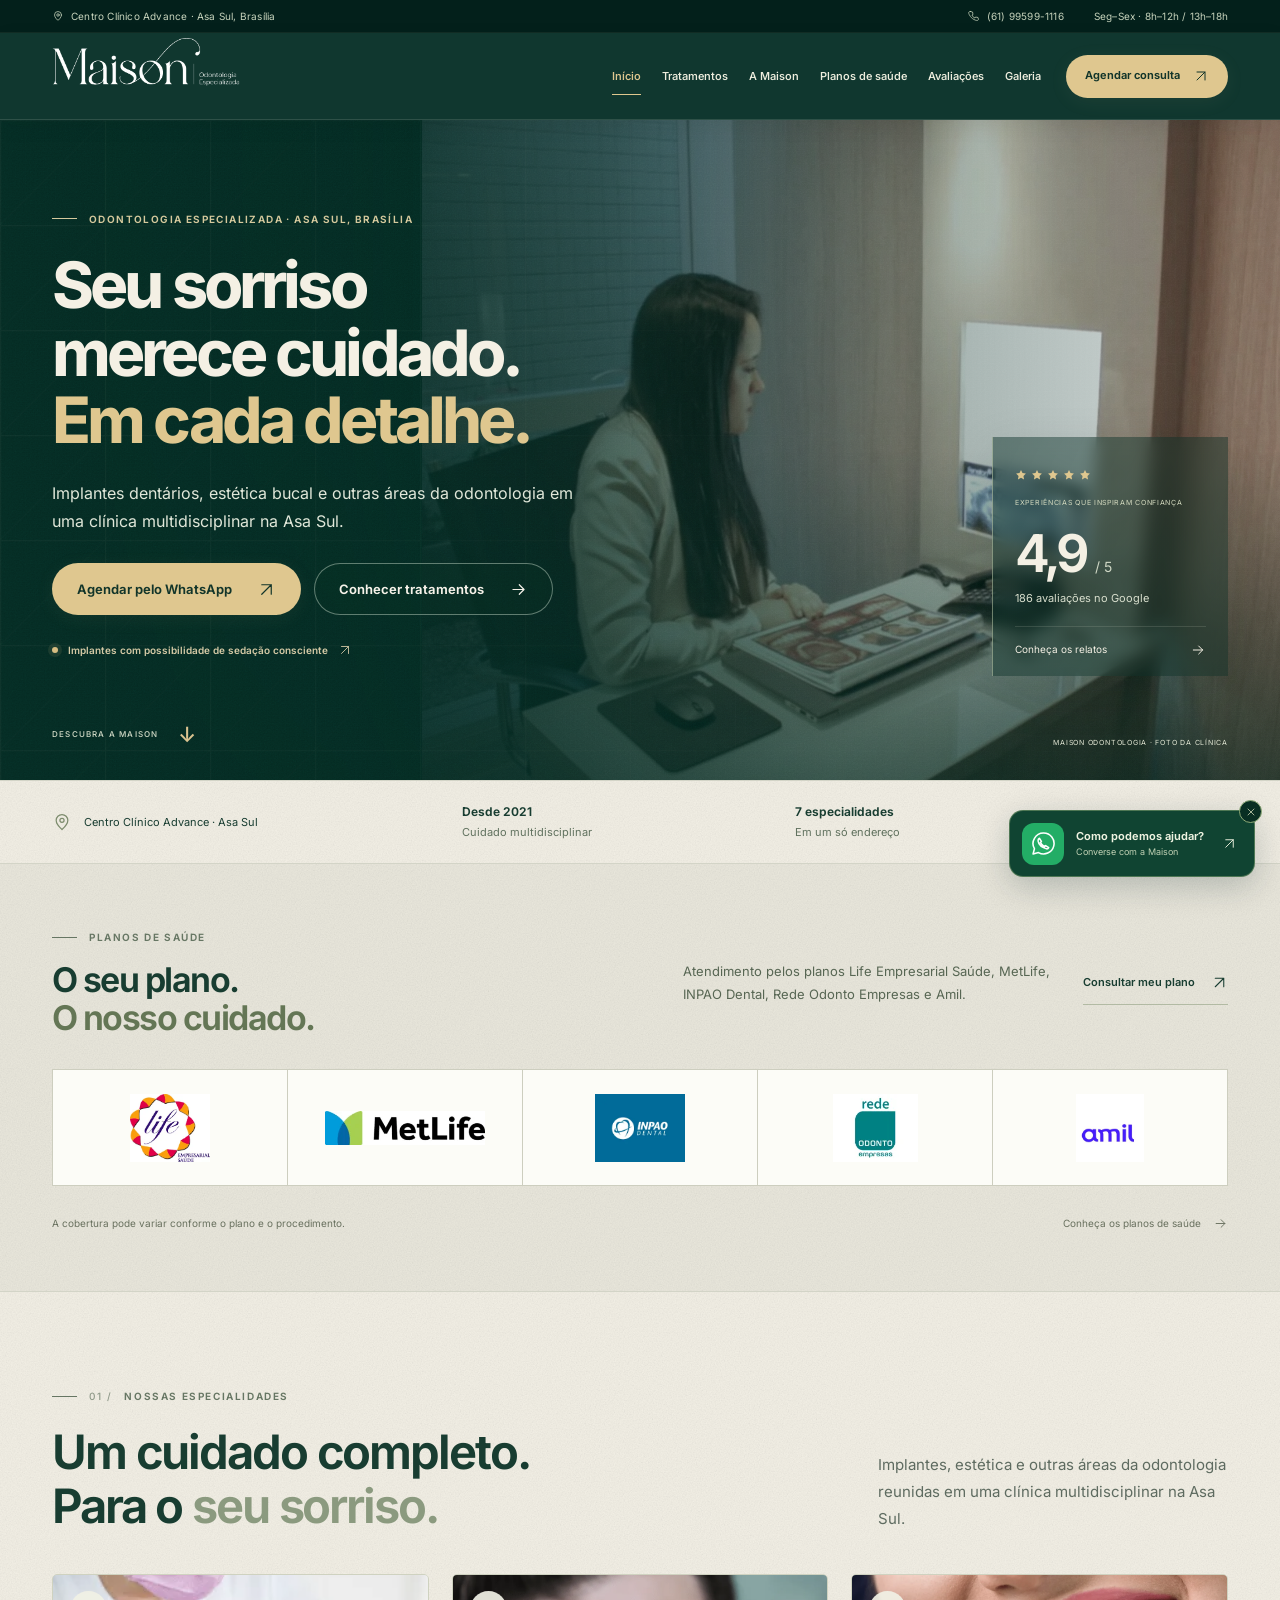
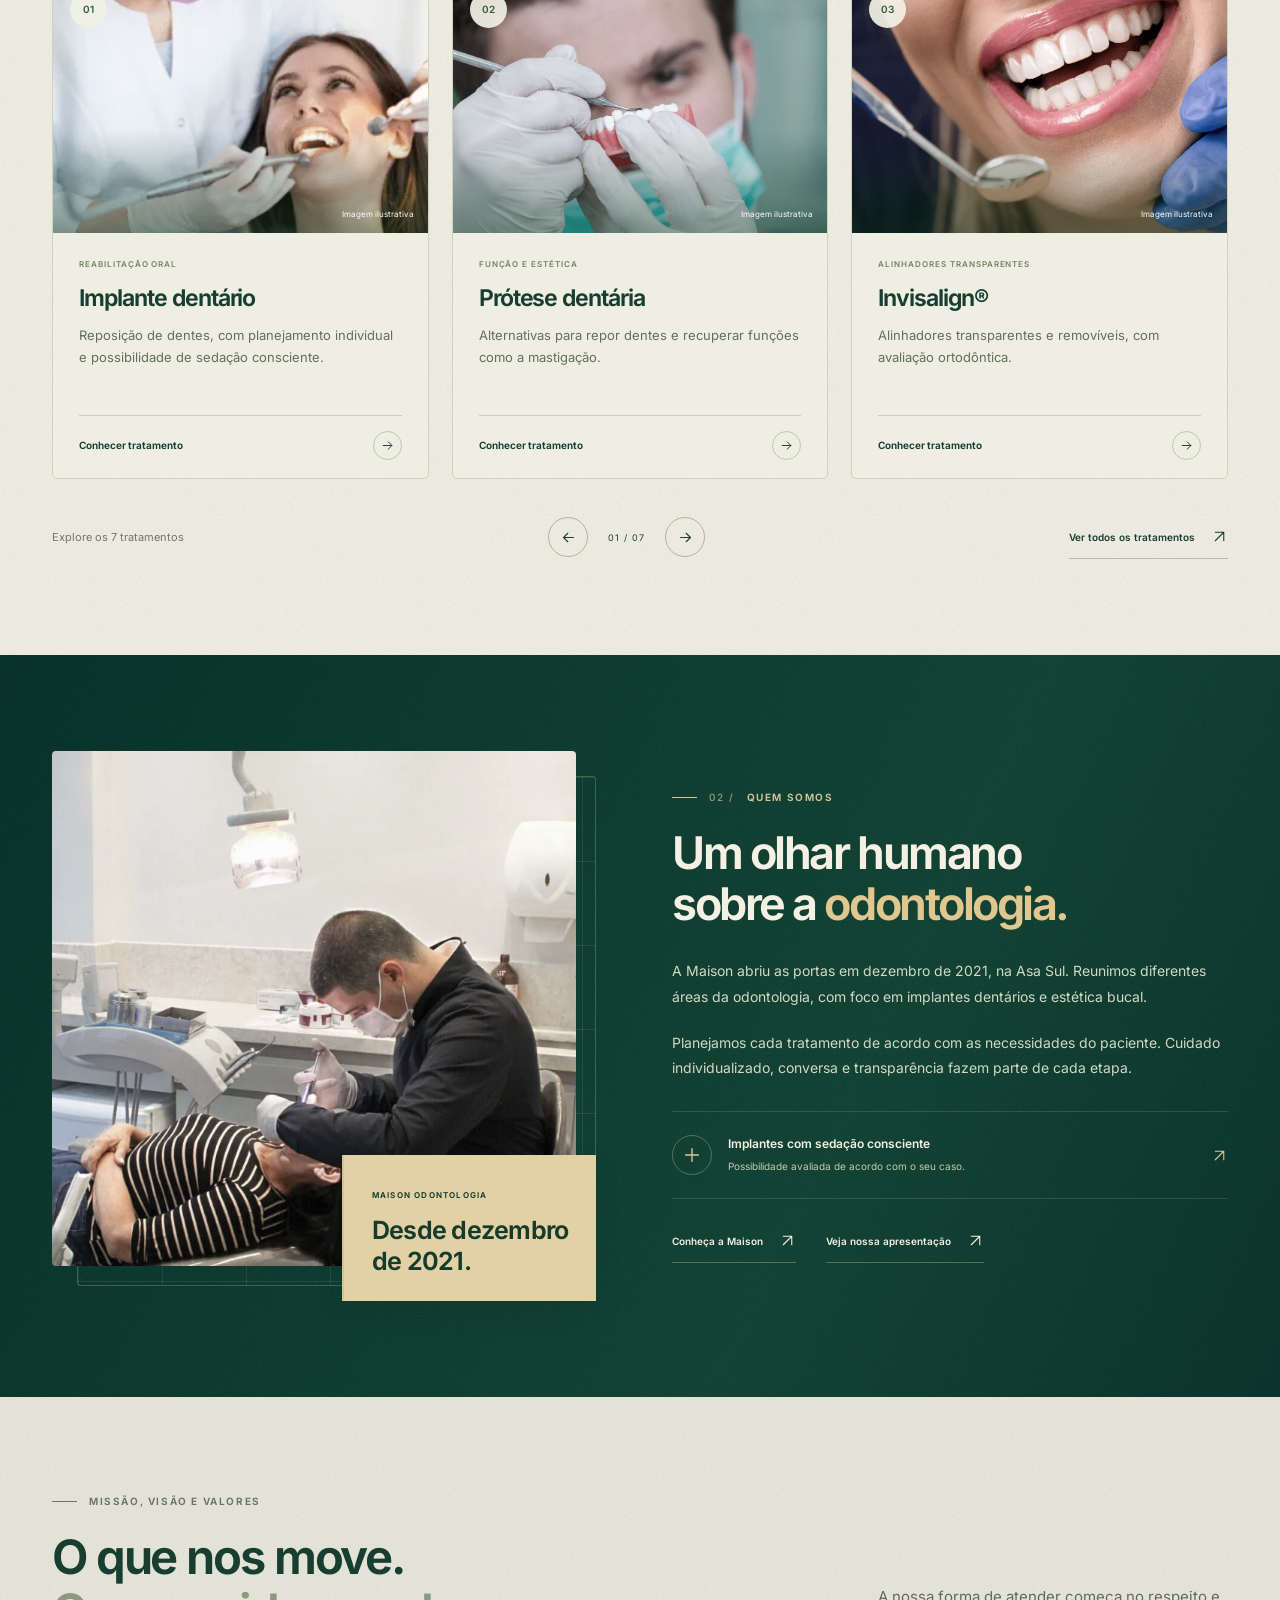
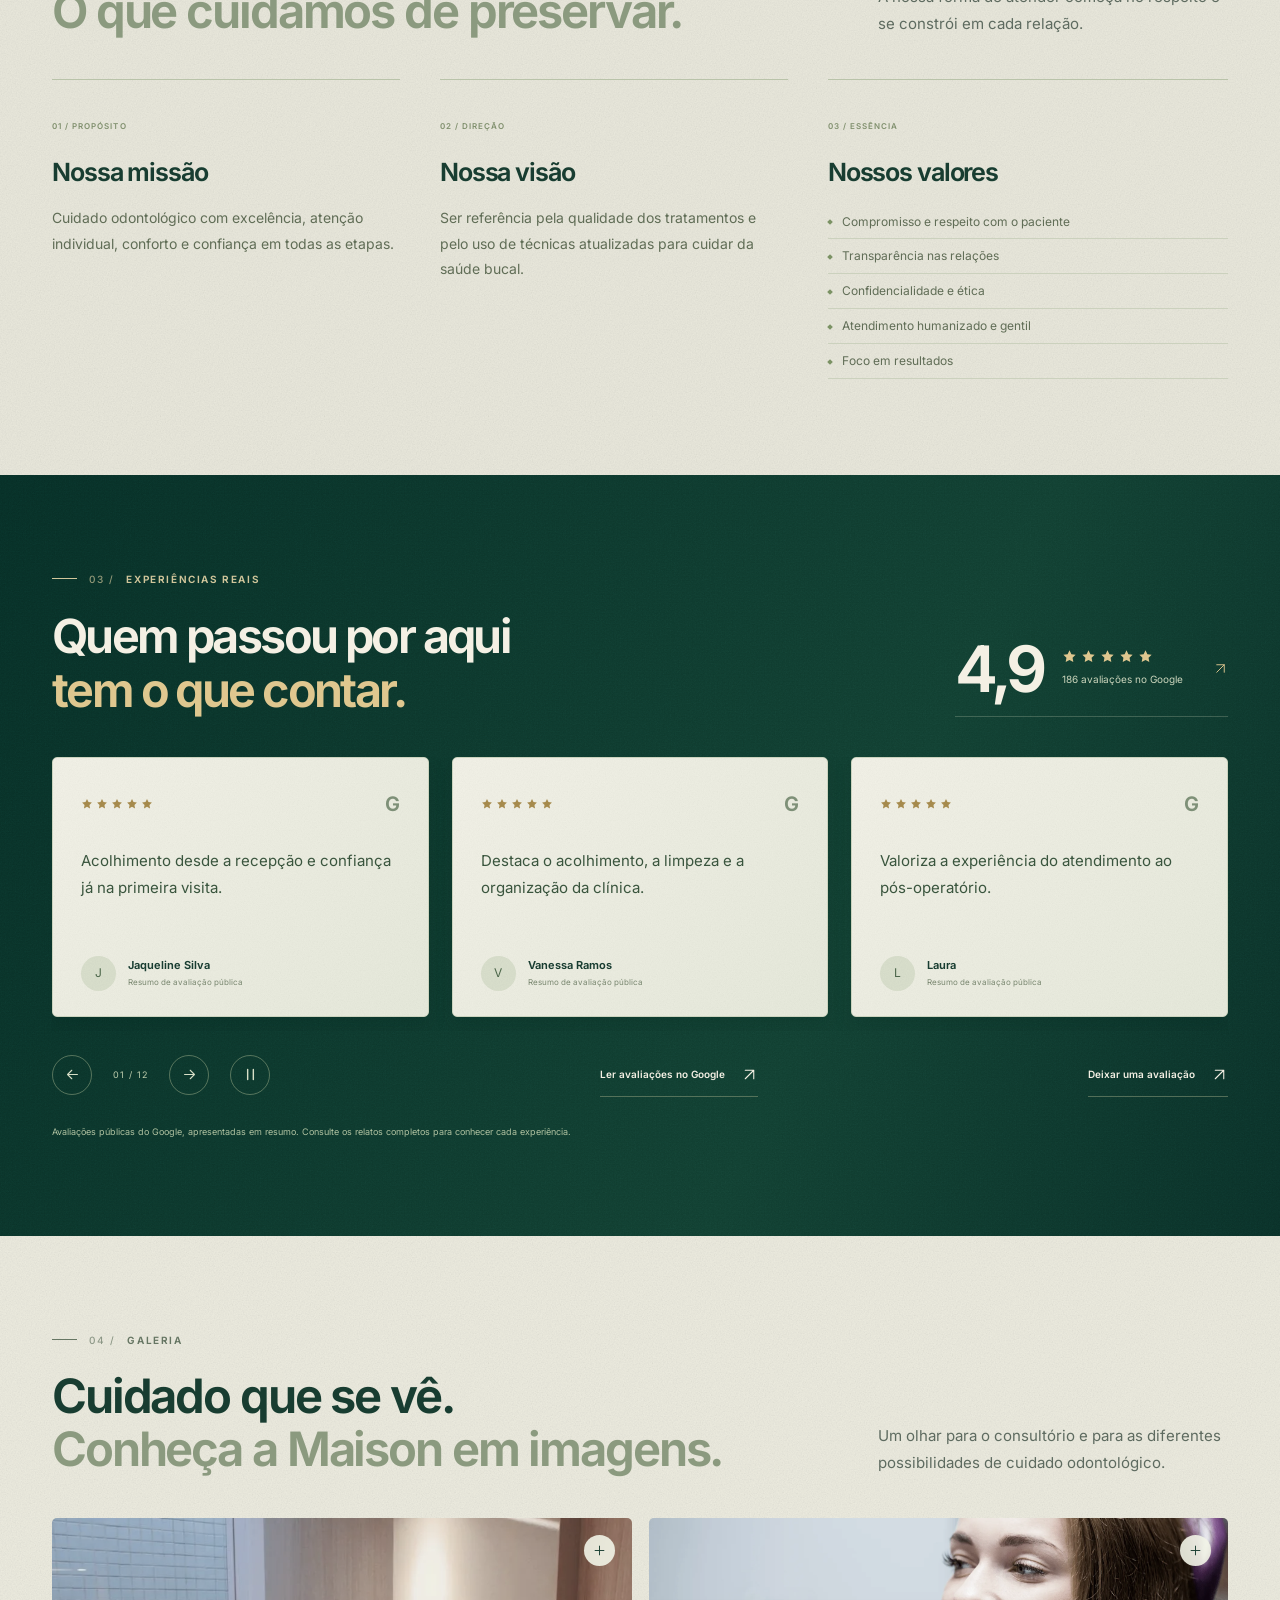
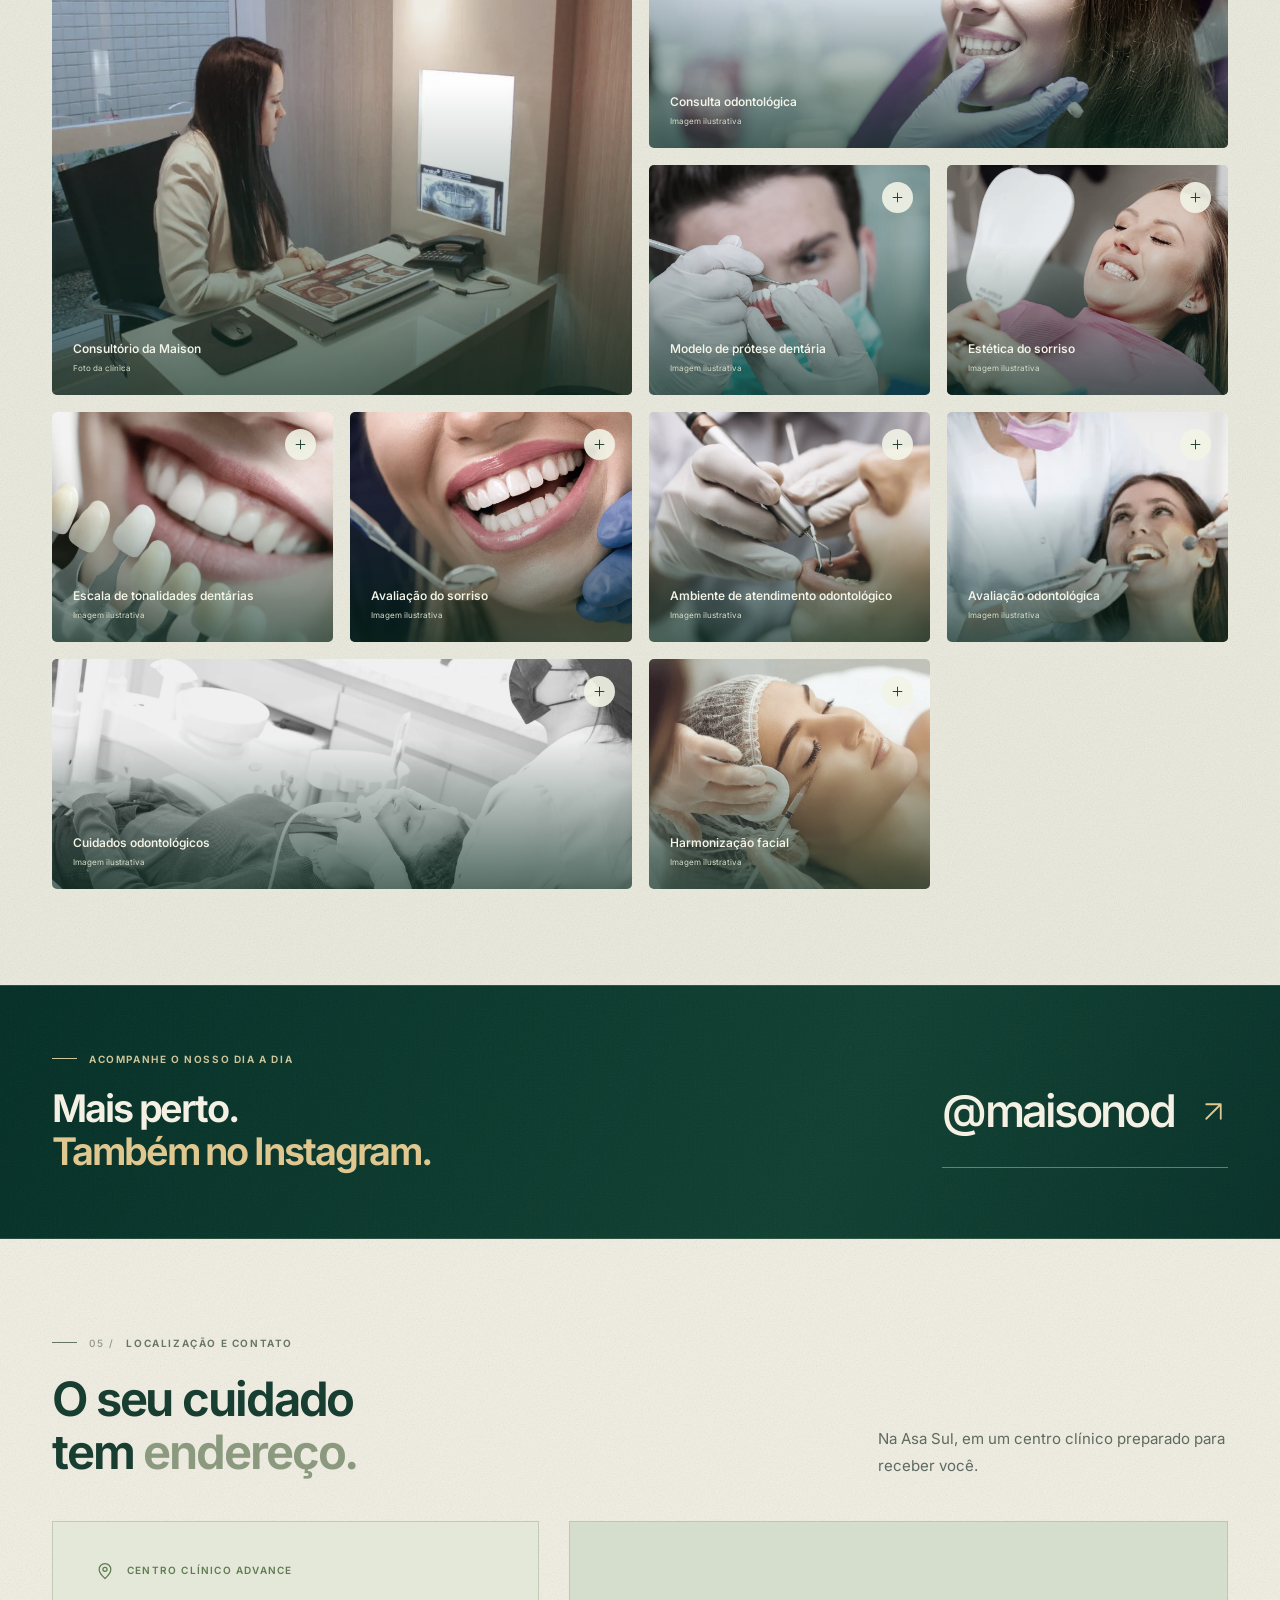
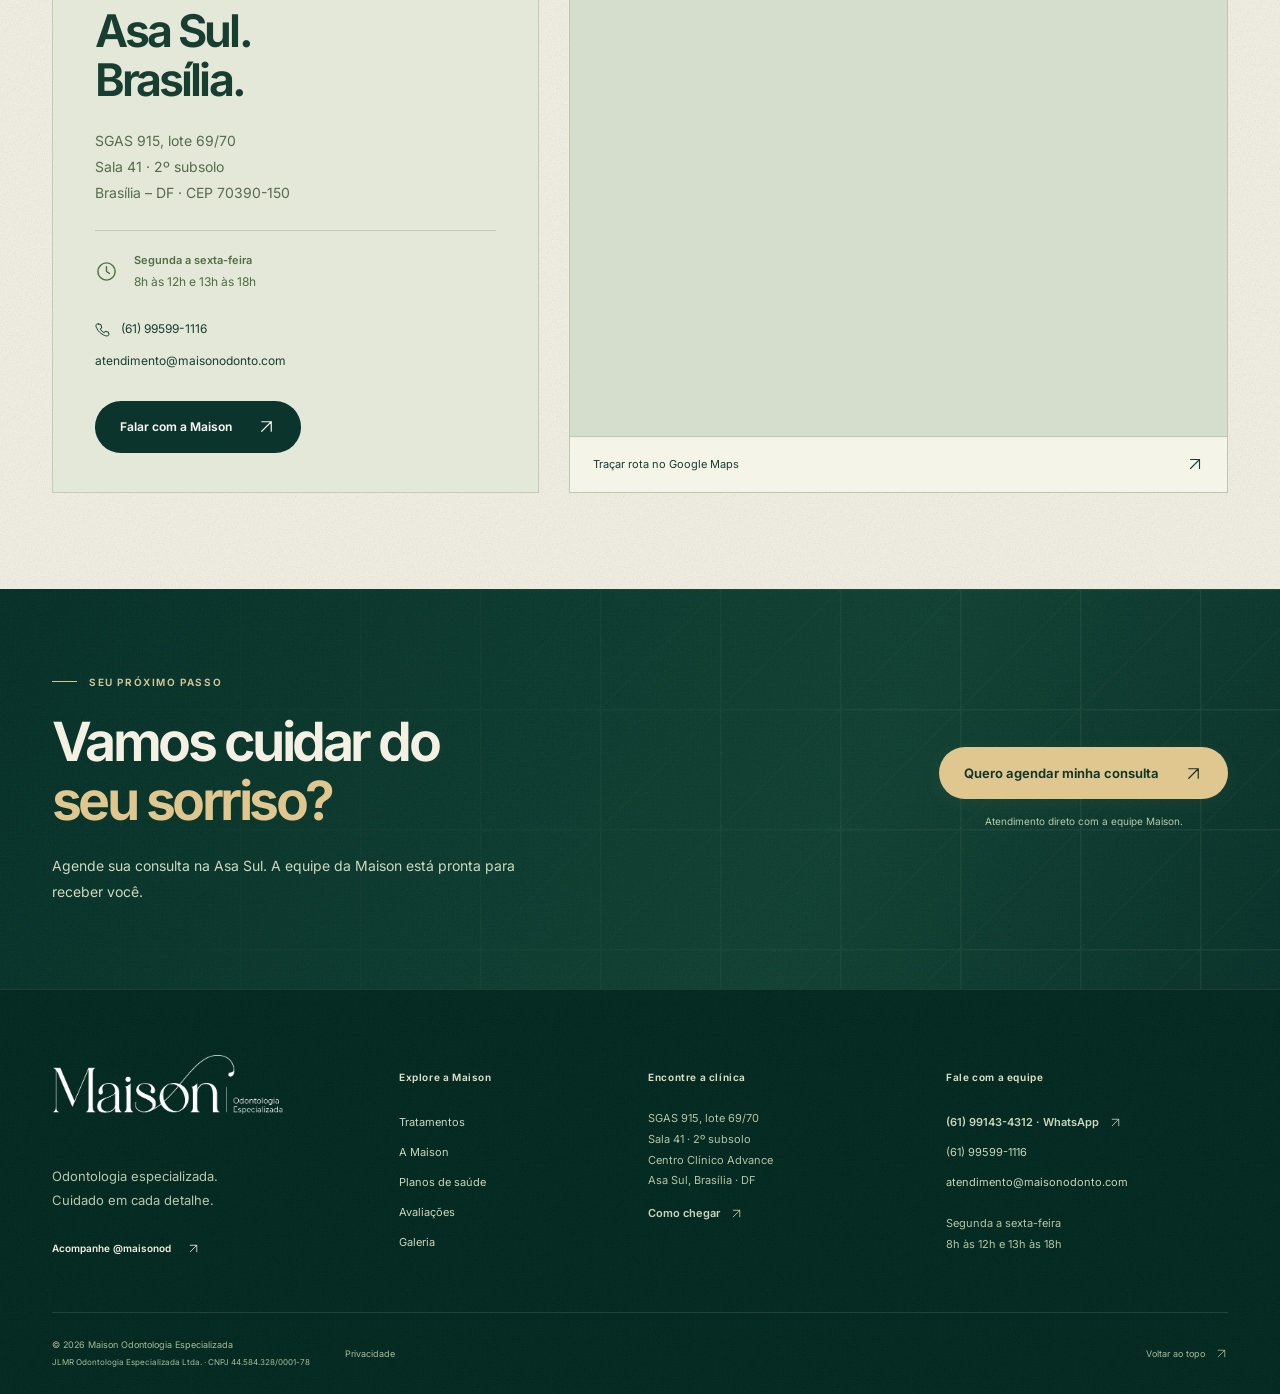
==== commit a2c5be68: "Redesenha Maison V5 com textura, fotografia, planos e conteúdo completo" ====
--- a/index.html
+++ b/index.html
@@ -1,15 +1,4 @@
-<!doctype html>
-<html lang="pt-BR"><head><meta charset="utf-8"><meta name="viewport" content="width=device-width,initial-scale=1,viewport-fit=cover"><meta name="theme-color" content="#183b31"><title>Dentista na Asa Sul, Brasília | Maison Odontologia</title><meta name="description" content="Conheça a Maison Odontologia na Asa Sul, Brasília. Implantes, Invisalign, lentes de contato dental e mais. Agende sua avaliação pelo WhatsApp."><meta name="robots" content="noindex,nofollow"><link rel="canonical" href="https://cornflowerblue-reindeer-259674.hostingersite.com/"><meta property="og:type" content="website"><meta property="og:locale" content="pt_BR"><meta property="og:site_name" content="Maison Odontologia Especializada"><meta property="og:title" content="Dentista na Asa Sul, Brasília | Maison Odontologia"><meta property="og:description" content="Conheça a Maison Odontologia na Asa Sul, Brasília. Implantes, Invisalign, lentes de contato dental e mais. Agende sua avaliação pelo WhatsApp."><meta property="og:url" content="https://cornflowerblue-reindeer-259674.hostingersite.com/"><meta property="og:image" content="https://cornflowerblue-reindeer-259674.hostingersite.com/assets/img/og-maison.jpg"><meta name="twitter:card" content="summary_large_image"><link rel="icon" href="assets/img/favicon.svg" type="image/svg+xml"><link rel="preload" href="assets/fonts/dm-sans-normal-400.woff2" as="font" type="font/woff2" crossorigin><link rel="preload" href="assets/fonts/cormorant-normal-500.woff2" as="font" type="font/woff2" crossorigin><link rel="stylesheet" href="assets/css/maison.css?v=maison-v4-1"><script type="application/ld+json">{"@context": "https://schema.org", "@graph": [{"@type": "Dentist", "@id": "https://cornflowerblue-reindeer-259674.hostingersite.com/#clinica", "name": "Maison Odontologia Especializada", "url": "https://cornflowerblue-reindeer-259674.hostingersite.com/", "telephone": "+55 61 99143-4312", "image": "https://cornflowerblue-reindeer-259674.hostingersite.com/assets/img/consultorio-1024.webp", "address": {"@type": "PostalAddress", "streetAddress": "SGAS 915, lotes 69/70, sala 41, 2º subsolo, Centro Clínico Advance", "addressLocality": "Brasília", "addressRegion": "DF", "postalCode": "70390-150", "addressCountry": "BR"}, "sameAs": ["https://www.instagram.com/maisonod/"]}]}</script><style>
-/* Critical fail-open intro: no script or cached stylesheet can trap the visitor. */
-#opening{opacity:0;visibility:hidden;pointer-events:none;animation:maison-opening-exit 2.25s both}
-#opening.is-hidden{animation:none;opacity:0;visibility:hidden;pointer-events:none}
-#conteudo:target~#opening{display:none}
-@keyframes maison-opening-exit{0%,72%{opacity:1;visibility:visible;pointer-events:auto}100%{opacity:0;visibility:hidden;pointer-events:none}}
-@media(prefers-reduced-motion:reduce){#opening{display:none;animation:none}}
-</style></head><body id="topo" class="home-page"><a class="skip-link" href="#conteudo">Ir para o conteúdo</a>
-<div class="topbar"><div class="container topbar-inner"><span><svg class="icon" viewBox="0 0 24 24" fill="none" aria-hidden="true"><path d="M19 10c0 5-7 11-7 11S5 15 5 10a7 7 0 1 1 14 0Z"/><circle cx="12" cy="10" r="2.5"/></svg> Asa Sul, Brasília · SGAS 915</span><div><a href="tel:+556132043436">(61) 3204-3436</a><span class="topbar-line"></span><a href="https://www.instagram.com/maisonod/" target="_blank" rel="noopener noreferrer">Instagram <svg class="icon" viewBox="0 0 24 24" fill="none" aria-hidden="true"><path d="M6 18 18 6M6 6h12v12"/></svg></a></div></div></div>
-<header class="header"><div class="container header-inner"><a class="brand" href="index.html" aria-label="Maison Odontologia — início"><img src="assets/img/logo-maison.webp" alt="Maison Odontologia Especializada" width="650" height="255"></a><nav class="desktop-nav" aria-label="Menu principal"><a href="index.html" aria-current="page">Início</a><a href="especialidades.html">Especialidades</a><a href="a-maison.html">A Maison</a><a href="convenios.html">Convênios</a><a href="contato.html">Contato</a></nav><a class="button button-dark header-cta" href="https://wa.me/5561991434312?text=Ol%C3%A1%2C%20Maison%21%20Gostaria%20de%20agendar%20uma%20avalia%C3%A7%C3%A3o." target="_blank" rel="noopener noreferrer"><span class="desktop-label">Agendar avaliação</span><span class="mobile-label">Agendar</span><svg class="icon" viewBox="0 0 24 24" fill="none" aria-hidden="true"><path d="M6 18 18 6M6 6h12v12"/></svg></a>
-<details class="mobile-menu"><summary aria-label="Abrir ou fechar menu"><span></span><span></span><span></span></summary><div class="mobile-panel"><span class="eyebrow">Bem-vindo à Maison</span><nav aria-label="Menu do celular"><a href="index.html" aria-current="page">Início</a><a href="especialidades.html">Especialidades</a><a href="a-maison.html">A Maison</a><a href="convenios.html">Convênios</a><a href="contato.html">Contato</a></nav><a class="button button-dark " href="https://wa.me/5561991434312?text=Ol%C3%A1%2C%20Maison%21%20Gostaria%20de%20agendar%20uma%20avalia%C3%A7%C3%A3o." target="_blank" rel="noopener noreferrer">Agendar pelo WhatsApp<svg class="icon" viewBox="0 0 24 24" fill="none" aria-hidden="true"><path d="M6 18 18 6M6 6h12v12"/></svg></a><a class="mobile-social" href="https://www.instagram.com/maisonod/" target="_blank" rel="noopener noreferrer">@maisonod <svg class="icon" viewBox="0 0 24 24" fill="none" aria-hidden="true"><path d="M6 18 18 6M6 6h12v12"/></svg></a><p>SGAS 915 · Centro Clínico Advance<br>Asa Sul, Brasília</p></div></details></div></header><main id="conteudo" tabindex="-1"><section class="hero texture"><div class="container hero-grid"><div class="hero-copy"><span class="eyebrow hero-eyebrow"><span class="small-dot"></span> CLÍNICA ODONTOLÓGICA NA ASA SUL</span><h1>Seu sorriso.<br><em>Em boas mãos.</em></h1><p>Odontologia especializada em Brasília, com atenção à sua saúde, à sua história e ao que faz você se sentir bem.</p><div class="hero-actions"><a class="button button-dark " href="https://wa.me/5561991434312?text=Ol%C3%A1%2C%20Maison%21%20Gostaria%20de%20agendar%20uma%20avalia%C3%A7%C3%A3o." target="_blank" rel="noopener noreferrer">Agendar minha avaliação<svg class="icon" viewBox="0 0 24 24" fill="none" aria-hidden="true"><path d="M6 18 18 6M6 6h12v12"/></svg></a><a class="text-link" href="#tratamentos">Explorar tratamentos <svg class="icon" viewBox="0 0 24 24" fill="none" aria-hidden="true"><path d="M5 12h14m-6-6 6 6-6 6"/></svg></a></div><div class="hero-signature"><span>Saúde, estética e função.<br><strong>O cuidado é com você.</strong></span><svg class="star" viewBox="0 0 40 40" fill="none" aria-hidden="true"><path d="M20 2c0 12-6 18-18 18 12 0 18 6 18 18 0-12 6-18 18-18-12 0-18-6-18-18Z" stroke="currentColor"/></svg></div></div><div class="hero-visual"><div class="hero-photo"><picture class=""><source srcset="assets/img/consultorio-600.webp 600w, assets/img/consultorio-1024.webp 1024w" sizes="(max-width: 720px) 100vw, 50vw" type="image/webp"><img src="assets/img/consultorio-1024.webp" alt="Ambiente de consulta da Maison Odontologia na Asa Sul, em Brasília" width="1024" height="683" fetchpriority="high" loading="eager" decoding="async"></picture><div class="photo-caption"><span>Bem-vindo à Maison</span><span>Brasília · DF</span></div></div><span class="hero-photo-side" aria-hidden="true">UM ESPAÇO DE CUIDADO. UM NOVO OLHAR.</span><div class="hero-seal"><span>DESDE</span><strong>2021</strong><span>ASA SUL, BRASÍLIA</span></div></div></div></section>
-<div class="trust-strip"><div class="container"><span>Odontologia especializada</span><i></i><span>Planejamento individual</span><i></i><span>Atendimento na Asa Sul</span><a href="https://www.google.com/maps/search/?api=1&query=Maison%20Odontologia%20SGAS%20915%20lote%2069/70%20sala%2041%20Centro%20Cl%C3%ADnico%20Advance%20Bras%C3%ADlia" target="_blank" rel="noopener noreferrer">Conheça a localização <svg class="icon" viewBox="0 0 24 24" fill="none" aria-hidden="true"><path d="M6 18 18 6M6 6h12v12"/></svg></a></div></div><section class="section treatments" id="tratamentos"><div class="container"><div class="section-head"><div><span class="eyebrow">ESPECIALIDADES ODONTOLÓGICAS</span><h2>Um cuidado para cada<br><em>necessidade.</em></h2></div><p>Saúde, função e estética caminham juntas. Explore as especialidades e encontre o próximo passo para a sua avaliação.</p></div><div class="treatment-filters" data-filters aria-label="Filtrar especialidades"><button type="button" aria-pressed="true" data-filter="todos">Todas as especialidades</button><button type="button" aria-pressed="false" data-filter="estetica">Estética</button><button type="button" aria-pressed="false" data-filter="reabilitacao">Reabilitação</button><button type="button" aria-pressed="false" data-filter="alinhamento">Alinhamento</button></div><p class="sr-only" role="status" data-filter-status></p><div class="treatments-grid"><article class="treatment-card" data-category="reabilitacao" id="implantes"><a href="implantes-dentarios.html"><div class="card-top"><svg class="treatment-icon" viewBox="0 0 26 26" fill="none" aria-hidden="true"><path d="M8 3h8l2 5-4 3v9l-2 2-2-2v-9L6 8l2-5Z"/><path d="m9 14 6-2m-6 6 6-2M8 7h8"/></svg><span>Reabilitação oral</span><span class="card-number">01</span></div><h3>Implantes dentários</h3><p>Volte a pensar nas possibilidades de um sorriso completo.</p><span class="card-link">Conhecer tratamento <svg class="icon" viewBox="0 0 24 24" fill="none" aria-hidden="true"><path d="M5 12h14m-6-6 6 6-6 6"/></svg></span></a></article><article class="treatment-card" data-category="alinhamento" id="invisalign"><a href="invisalign.html"><div class="card-top"><svg class="treatment-icon" viewBox="0 0 26 26" fill="none" aria-hidden="true"><path d="M4 7c0-3 16-3 16 0v6c0 9-16 9-16 0V7Z"/><path d="M4 8c5 3 11 3 16 0M8 9v8m4-7v9m4-10v8"/></svg><span>Alinhadores transparentes</span><span class="card-number">02</span></div><h3>Invisalign</h3><p>Alinhar os dentes com uma opção discreta para a sua rotina.</p><span class="card-link">Conhecer tratamento <svg class="icon" viewBox="0 0 24 24" fill="none" aria-hidden="true"><path d="M5 12h14m-6-6 6 6-6 6"/></svg></span></a></article><article class="treatment-card" data-category="estetica" id="lentes"><a href="lentes-de-contato-dental.html"><div class="card-top"><svg class="treatment-icon" viewBox="0 0 26 26" fill="none" aria-hidden="true"><path d="M5 7C4 2 9 2 12 4c3-2 8-2 7 3l-2 12c-.5 3-3 3-3 0l-1-5c-.2-1-1.8-1-2 0l-1 5c0 3-2.5 3-3 0L5 7Z"/><path d="m8 7 3 2m4-4 1 1"/></svg><span>Estética do sorriso</span><span class="card-number">03</span></div><h3>Lentes de contato dental</h3><p>Forma, proporção e harmonia, com planejamento individual.</p><span class="card-link">Conhecer tratamento <svg class="icon" viewBox="0 0 24 24" fill="none" aria-hidden="true"><path d="M5 12h14m-6-6 6 6-6 6"/></svg></span></a></article><article class="treatment-card" data-category="estetica" id="clareamento"><a href="clareamento-dental.html"><div class="card-top"><svg class="treatment-icon" viewBox="0 0 26 26" fill="none" aria-hidden="true"><path d="M5 8c0-5 4-5 7-3 3-2 7-2 7 3 0 3-2 11-3 12-2 2-2-5-4-5s-2 7-4 5c-1-1-3-9-3-12Z"/><path d="m20 1 1 3 3 1-3 1-1 3-1-3-3-1 3-1 1-3Z"/></svg><span>Estética com acompanhamento</span><span class="card-number">04</span></div><h3>Clareamento dental</h3><p>Conheça as possibilidades de clarear com orientação profissional.</p><span class="card-link">Conhecer tratamento <svg class="icon" viewBox="0 0 24 24" fill="none" aria-hidden="true"><path d="M5 12h14m-6-6 6 6-6 6"/></svg></span></a></article><article class="treatment-card" data-category="reabilitacao" id="proteses"><a href="proteses-dentarias.html"><div class="card-top"><svg class="treatment-icon" viewBox="0 0 26 26" fill="none" aria-hidden="true"><path d="M3 8c3-6 15-6 18 0l-1 9c-4 4-12 4-16 0L3 8Z"/><path d="M4 9c4 3 12 3 16 0M8 11v7m4-6v8m4-9v7"/></svg><span>Função e estética</span><span class="card-number">05</span></div><h3>Próteses dentárias</h3><p>Reabilitação planejada para as necessidades da sua boca.</p><span class="card-link">Conhecer tratamento <svg class="icon" viewBox="0 0 24 24" fill="none" aria-hidden="true"><path d="M5 12h14m-6-6 6 6-6 6"/></svg></span></a></article><article class="treatment-card" data-category="estetica" id="harmonizacao"><a href="harmonizacao-orofacial.html"><div class="card-top"><svg class="treatment-icon" viewBox="0 0 26 26" fill="none" aria-hidden="true"><path d="M15 3c-6-2-11 3-9 9l2 4v4h7v-4l3-2h2l-3-5c0-3-1-5-2-6Z"/><path d="M12 9h2m-2 5 2-1M20 2v4m-2-2h4"/></svg><span>Harmonia facial</span><span class="card-number">06</span></div><h3>Harmonização orofacial</h3><p>Um olhar atento às proporções e à sua individualidade.</p><span class="card-link">Conhecer tratamento <svg class="icon" viewBox="0 0 24 24" fill="none" aria-hidden="true"><path d="M5 12h14m-6-6 6 6-6 6"/></svg></span></a></article></div><div class="section-foot"><p>Ainda não sabe qual especialidade procurar?</p><a class="text-link" href="https://wa.me/5561991434312?text=Ol%C3%A1%2C%20Maison%21%20Gostaria%20de%20orienta%C3%A7%C3%A3o%20para%20agendar%20minha%20avalia%C3%A7%C3%A3o." target="_blank" rel="noopener noreferrer">A equipe pode orientar você <svg class="icon" viewBox="0 0 24 24" fill="none" aria-hidden="true"><path d="M6 18 18 6M6 6h12v12"/></svg></a></div></div></section><section class="maison-story texture"><div class="container story-grid"><div class="story-visual"><picture class=""><source srcset="assets/img/atendimento-600.webp 600w, assets/img/atendimento-1024.webp 1024w" sizes="(max-width: 720px) 100vw, 50vw" type="image/webp"><img src="assets/img/atendimento-1024.webp" alt="Atendimento odontológico no consultório da Maison" width="1024" height="686" loading="lazy" decoding="async"></picture><span class="photo-note">Cuidado em cada detalhe.</span></div><div class="story-copy"><span class="eyebrow">A ESSÊNCIA DA MAISON</span><h2>Antes de cuidar de um sorriso,<br><em>a gente conhece uma pessoa.</em></h2><p>Desde dezembro de 2021, a Maison reúne diferentes especialidades em um espaço de atendimento na Asa Sul.</p><p>A nossa proposta começa na escuta: entender o que você precisa, conversar sobre possibilidades e construir um plano de cuidado individual.</p><div class="story-values"><span>01 <b>Escutar</b></span><span>02 <b>Planejar</b></span><span>03 <b>Acompanhar</b></span></div><a class="text-link" href="a-maison.html">Conheça a Maison <svg class="icon" viewBox="0 0 24 24" fill="none" aria-hidden="true"><path d="M6 18 18 6M6 6h12v12"/></svg></a></div></div></section><section class="section steps-section"><div class="container"><div class="section-head"><div><span class="eyebrow">SIMPLES DESDE O PRIMEIRO CONTATO</span><h2>Um passo de cada vez.<br><em>Com você, em cada um.</em></h2></div><p>Da primeira mensagem ao planejamento, espaço para perguntar, compreender e decidir.</p></div><div class="steps"><article><span class="step-number">01</span><h3>Comece com uma conversa</h3><p>Fale com a equipe pelo WhatsApp e consulte os horários disponíveis.</p></article><article><span class="step-number">02</span><h3>Conheça as possibilidades</h3><p>Na avaliação, converse sobre suas necessidades, expectativas e saúde bucal.</p></article><article><span class="step-number">03</span><h3>Entenda o seu plano</h3><p>Esclareça as etapas, as alternativas e os cuidados indicados para o seu caso.</p></article></div></div></section><section class="section faq-section"><div class="container faq-layout"><div><span class="eyebrow">ANTES DE AGENDAR</span><h2>As suas dúvidas<br>merecem <em>atenção.</em></h2><p>Se preferir, fale com nossa equipe. A primeira conversa pode acontecer pelo WhatsApp.</p><a class="text-link" href="https://wa.me/5561991434312?text=Ol%C3%A1%2C%20Maison%21%20Gostaria%20de%20esclarecer%20uma%20d%C3%BAvida%20antes%20de%20agendar." target="_blank" rel="noopener noreferrer">Tirar uma dúvida <svg class="icon" viewBox="0 0 24 24" fill="none" aria-hidden="true"><path d="M6 18 18 6M6 6h12v12"/></svg></a></div><div class="faq-list"><details><summary>Como faço para agendar uma avaliação?<span class="plus" aria-hidden="true"></span></summary><p>Clique em um dos botões de WhatsApp e converse diretamente com a equipe para consultar os horários disponíveis.</p></details><details><summary>Preciso saber qual tratamento quero?<span class="plus" aria-hidden="true"></span></summary><p>Não. Conte à equipe o que você procura. A avaliação profissional é o momento de entender as possibilidades para o seu caso.</p></details><details><summary>A Maison atende meu convênio?<span class="plus" aria-hidden="true"></span></summary><p>A equipe confirma o atendimento conforme seu plano e o procedimento. Consulte a cobertura antes de agendar.</p></details><details><summary>Onde fica a clínica?<span class="plus" aria-hidden="true"></span></summary><p>Na SGAS 915, lotes 69/70, sala 41, 2º subsolo do Centro Clínico Advance, Asa Sul, Brasília.</p></details></div></div></section><section class="section location-section" id="localizacao"><div class="container location-layout"><div class="address-art"><span class="eyebrow">ASA SUL · BRASÍLIA</span><span class="address-number" aria-hidden="true">915</span><span class="address-art-bottom">Centro Clínico Advance <svg class="icon" viewBox="0 0 24 24" fill="none" aria-hidden="true"><path d="M19 10c0 5-7 11-7 11S5 15 5 10a7 7 0 1 1 14 0Z"/><circle cx="12" cy="10" r="2.5"/></svg></span></div><div class="location-copy"><span class="eyebrow">MAIS PERTO DO SEU DIA A DIA</span><h2>O seu cuidado tem<br><em>endereço.</em></h2><p>SGAS 915, lotes 69/70<br>Sala 41 · 2º subsolo<br>Centro Clínico Advance · Asa Sul, Brasília</p><div class="location-hours"><span>Segunda a sexta-feira</span><strong>09h às 18h30</strong></div><a class="button button-dark" href="https://www.google.com/maps/search/?api=1&query=Maison%20Odontologia%20SGAS%20915%20lote%2069/70%20sala%2041%20Centro%20Cl%C3%ADnico%20Advance%20Bras%C3%ADlia" target="_blank" rel="noopener noreferrer">Abrir rota no Google Maps <svg class="icon" viewBox="0 0 24 24" fill="none" aria-hidden="true"><path d="M6 18 18 6M6 6h12v12"/></svg></a></div></div></section><section class="social-band"><div class="container social-inner"><div><span class="eyebrow">ACOMPANHE A MAISON</span><h2>Mais perto, também<br><em>fora do consultório.</em></h2></div><a href="https://www.instagram.com/maisonod/" target="_blank" rel="noopener noreferrer"><span>@maisonod</span><svg class="icon" viewBox="0 0 24 24" fill="none" aria-hidden="true"><path d="M6 18 18 6M6 6h12v12"/></svg><small>Conheça o nosso Instagram</small></a></div></section><section class="cta-section texture"><div class="container cta-inner"><div><span class="eyebrow">VAMOS CUIDAR DO SEU SORRISO</span><h2>Seu próximo passo pode ser <em>uma conversa.</em></h2><p>Conte à nossa equipe o que você procura e consulte os horários para uma avaliação.</p></div><div><a class="button button-sand " href="https://wa.me/5561991434312?text=Ol%C3%A1%2C%20Maison%21%20Gostaria%20de%20agendar%20uma%20avalia%C3%A7%C3%A3o." target="_blank" rel="noopener noreferrer">Agendar minha avaliação<svg class="icon" viewBox="0 0 24 24" fill="none" aria-hidden="true"><path d="M6 18 18 6M6 6h12v12"/></svg></a><span class="cta-caption">Contato direto com a equipe Maison</span></div></div></section></main><div id="opening" class="opening" aria-label="Apresentação da Maison"><a class="opening-skip" href="#conteudo">Entrar direto <svg class="icon" viewBox="0 0 24 24" fill="none" aria-hidden="true"><path d="M6 18 18 6M6 6h12v12"/></svg></a><div class="opening-content"><span class="eyebrow">ODONTOLOGIA ESPECIALIZADA · BRASÍLIA</span><div class="opening-word" aria-label="Maison"><span style="--i:0" aria-hidden="true">M</span><span style="--i:1" aria-hidden="true">A</span><span style="--i:2" aria-hidden="true">I</span><span style="--i:3" aria-hidden="true">S</span><span style="--i:4" aria-hidden="true">O</span><span style="--i:5" aria-hidden="true">N</span></div><span class="opening-rule"></span><p>O cuidado começa aqui.</p></div><span class="opening-bottom">Asa Sul · Brasília <span>Desde 2021</span></span></div><footer class="footer"><div class="container"><div class="footer-top"><div class="footer-brand"><a href="index.html"><img src="assets/img/logo-maison-claro.webp" alt="Maison Odontologia Especializada" width="720" height="164" loading="lazy"></a><p>Um cuidado atento à sua saúde.<br>Um olhar único para o seu sorriso.</p></div><div><h2>Explore a Maison</h2><a href="especialidades.html">Especialidades</a><a href="a-maison.html">A Maison</a><a href="convenios.html">Convênios</a><a href="contato.html">Contato</a></div><div><h2>Encontre a clínica</h2><p>SGAS 915, lotes 69/70<br>Sala 41 · 2º subsolo<br>Centro Clínico Advance<br>Asa Sul, Brasília · DF</p><a href="https://www.google.com/maps/search/?api=1&query=Maison%20Odontologia%20SGAS%20915%20lote%2069/70%20sala%2041%20Centro%20Cl%C3%ADnico%20Advance%20Bras%C3%ADlia" target="_blank" rel="noopener noreferrer">Como chegar <svg class="icon" viewBox="0 0 24 24" fill="none" aria-hidden="true"><path d="M6 18 18 6M6 6h12v12"/></svg></a></div><div><h2>Vamos conversar?</h2><a href="https://wa.me/5561991434312?text=Ol%C3%A1%2C%20Maison%21%20Gostaria%20de%20agendar%20uma%20avalia%C3%A7%C3%A3o." target="_blank" rel="noopener noreferrer">(61) 99143-4312 <svg class="icon" viewBox="0 0 24 24" fill="none" aria-hidden="true"><path d="M6 18 18 6M6 6h12v12"/></svg></a><a href="tel:+556132043436">(61) 3204-3436</a><a href="https://www.instagram.com/maisonod/" target="_blank" rel="noopener noreferrer">Instagram · @maisonod <svg class="icon" viewBox="0 0 24 24" fill="none" aria-hidden="true"><path d="M6 18 18 6M6 6h12v12"/></svg></a><p>Segunda a sexta<br>09h às 18h30</p></div></div><div class="footer-note">A indicação e o planejamento de cada tratamento dependem de avaliação clínica individual.</div><div class="footer-bottom"><span>© 2026 Maison Odontologia Especializada</span><a href="privacidade.html">Privacidade</a><a href="#topo">Voltar ao início ↑</a></div></div></footer>
-<a class="whatsapp-float" href="https://wa.me/5561991434312?text=Ol%C3%A1%2C%20Maison%21%20Gostaria%20de%20agendar%20uma%20avalia%C3%A7%C3%A3o." target="_blank" rel="noopener noreferrer" aria-label="Falar com a Maison pelo WhatsApp"><span>Vamos conversar?<small>Fale com a Maison</small></span><svg class="icon" viewBox="0 0 32 32" fill="none" aria-hidden="true"><path d="M16 3a13 13 0 0 0-11.3 19.4L3 29l6.8-1.7A13 13 0 1 0 16 3Z"/><path d="m11 10 2 4-1 1c1 2 3 4 5 5l1-1 4 2c-1 3-4 2-6 1-5-3-8-7-7-10 .4-1 1-2 2-2Z"/></svg></a>
-<div class="mobile-contact"><a href="https://wa.me/5561991434312?text=Ol%C3%A1%2C%20Maison%21%20Gostaria%20de%20agendar%20uma%20avalia%C3%A7%C3%A3o." target="_blank" rel="noopener noreferrer"><svg class="icon" viewBox="0 0 32 32" fill="none" aria-hidden="true"><path d="M16 3a13 13 0 0 0-11.3 19.4L3 29l6.8-1.7A13 13 0 1 0 16 3Z"/><path d="m11 10 2 4-1 1c1 2 3 4 5 5l1-1 4 2c-1 3-4 2-6 1-5-3-8-7-7-10 .4-1 1-2 2-2Z"/></svg><span>Agendar pelo WhatsApp<small>Converse diretamente com a Maison</small></span><svg class="icon" viewBox="0 0 24 24" fill="none" aria-hidden="true"><path d="M6 18 18 6M6 6h12v12"/></svg></a></div><script src="assets/js/maison.js?v=maison-v4-1"></script></body></html>
+<!doctype html><html lang="pt-BR"><head><meta charset="utf-8"><meta name="viewport" content="width=device-width,initial-scale=1,viewport-fit=cover"><meta name="theme-color" content="#082e28"><title>Maison Odontologia Especializada | Asa Sul, Brasília</title><meta name="description" content="Clínica odontológica na Asa Sul. Sete tratamentos, cinco planos de saúde, implantes com possibilidade de sedação consciente e WhatsApp direto."><meta name="robots" content="noindex,nofollow"><link rel="canonical" href="https://cornflowerblue-reindeer-259674.hostingersite.com/"><meta property="og:type" content="website"><meta property="og:locale" content="pt_BR"><meta property="og:site_name" content="Maison Odontologia Especializada"><meta property="og:title" content="Maison Odontologia Especializada | Asa Sul, Brasília"><meta property="og:description" content="Clínica odontológica na Asa Sul. Sete tratamentos, cinco planos de saúde, implantes com possibilidade de sedação consciente e WhatsApp direto."><meta property="og:url" content="https://cornflowerblue-reindeer-259674.hostingersite.com/"><meta property="og:image" content="https://cornflowerblue-reindeer-259674.hostingersite.com/assets/img/og-maison.jpg"><meta name="twitter:card" content="summary_large_image"><link rel="icon" type="image/svg+xml" href="assets/img/favicon.svg"><link rel="preload" href="assets/fonts/inter-variable.woff2" as="font" type="font/woff2" crossorigin><link rel="stylesheet" href="assets/css/maison.css?v=maison-v5-1"><script type="application/ld+json">{"@context": "https://schema.org", "@graph": [{"@type": "Dentist", "@id": "https://cornflowerblue-reindeer-259674.hostingersite.com/#maison", "name": "Maison Odontologia Especializada", "legalName": "JLMR Odontologia Especializada Ltda.", "taxID": "44.584.328/0001-78", "url": "https://cornflowerblue-reindeer-259674.hostingersite.com/", "telephone": "+55 61 99599-1116", "email": "atendimento@maisonodonto.com", "image": "https://cornflowerblue-reindeer-259674.hostingersite.com/assets/img/clinica.webp", "address": {"@type": "PostalAddress", "streetAddress": "SGAS 915, lote 69/70, sala 41, 2º subsolo, Centro Clínico Advance", "addressLocality": "Brasília", "addressRegion": "DF", "postalCode": "70390-150", "addressCountry": "BR"}, "openingHoursSpecification": [{"@type": "OpeningHoursSpecification", "dayOfWeek": ["Monday", "Tuesday", "Wednesday", "Thursday", "Friday"], "opens": "08:00", "closes": "12:00"}, {"@type": "OpeningHoursSpecification", "dayOfWeek": ["Monday", "Tuesday", "Wednesday", "Thursday", "Friday"], "opens": "13:00", "closes": "18:00"}], "sameAs": ["https://www.instagram.com/maisonod/"]}]}</script><style>#opening{opacity:0;visibility:hidden;pointer-events:none;animation:maison-opening-exit 2.3s both}#opening.is-hidden{animation:none;opacity:0;visibility:hidden;pointer-events:none}#conteudo:target~#opening{display:none}@keyframes maison-opening-exit{0%,72%{opacity:1;visibility:visible;pointer-events:auto}100%{opacity:0;visibility:hidden;pointer-events:none}}@media(prefers-reduced-motion:reduce){#opening{display:none;animation:none}}</style></head><body id="topo" class="home-page"><a class="skip-link" href="#conteudo">Pular para o conteúdo</a><div class="topbar"><div class="container"><span><svg class="icon " viewBox="0 0 24 24" fill="none" aria-hidden="true"><path d="M19 10c0 5-7 11-7 11S5 15 5 10a7 7 0 1 1 14 0Z"/><circle cx="12" cy="10" r="2.5"/></svg> Centro Clínico Advance · Asa Sul, Brasília</span><a href="tel:+5561995991116"><svg class="icon " viewBox="0 0 24 24" fill="none" aria-hidden="true"><path d="m5 3 4 1 1 5-2 1c1 3 3 5 6 6l1-2 5 1 1 4c-1 3-6 2-9 0-4-2-7-5-9-9-2-3-3-8 2-7Z"/></svg> (61) 99599-1116</a><span class="topbar-hours">Seg–Sex · 8h–12h / 13h–18h</span></div></div>
+<header class="site-header"><div class="scroll-progress" aria-hidden="true"></div><div class="container header-inner"><a href="index.html" class="brand" aria-label="Maison Odontologia — início"><img src="assets/img/logo.webp" width="650" height="255" alt="Maison Odontologia Especializada"></a><nav class="desktop-nav" aria-label="Menu principal"><a href="index.html" aria-current="page">Início</a><a href="especialidades.html">Tratamentos</a><a href="a-maison.html">A Maison</a><a href="convenios.html">Planos de saúde</a><a href="index.html#avaliacoes">Avaliações</a><a href="index.html#galeria">Galeria</a></nav><a class="btn btn-gold header-cta" href="https://wa.me/5561991434312?text=Ol%C3%A1%2C%20Maison%21%20Gostaria%20de%20agendar%20uma%20consulta." target="_blank" rel="noopener noreferrer"><span class="desktop-label">Agendar consulta</span><span class="mobile-label">Agendar</span><svg class="icon " viewBox="0 0 24 24" fill="none" aria-hidden="true"><path d="M6 18 18 6M6 6h12v12"/></svg></a><details class="mobile-menu"><summary aria-label="Abrir ou fechar menu"><span></span><span></span><span></span></summary><div class="mobile-panel"><span class="eyebrow"><i></i>MAISON · ODONTOLOGIA ESPECIALIZADA</span><nav aria-label="Menu do celular"><a href="index.html" aria-current="page">Início</a><a href="especialidades.html">Tratamentos</a><a href="a-maison.html">A Maison</a><a href="convenios.html">Planos de saúde</a><a href="index.html#avaliacoes">Avaliações</a><a href="index.html#galeria">Galeria</a><a href="contato.html">Como chegar e contato</a></nav><a class="btn btn-gold " href="https://wa.me/5561991434312?text=Ol%C3%A1%2C%20Maison%21%20Gostaria%20de%20agendar%20uma%20consulta." target="_blank" rel="noopener noreferrer">Agendar pelo WhatsApp<svg class="icon " viewBox="0 0 24 24" fill="none" aria-hidden="true"><path d="M6 18 18 6M6 6h12v12"/></svg></a><a class="mobile-instagram" href="https://www.instagram.com/maisonod/" target="_blank" rel="noopener noreferrer">Instagram · @maisonod<svg class="icon " viewBox="0 0 24 24" fill="none" aria-hidden="true"><path d="M6 18 18 6M6 6h12v12"/></svg></a><p>SGAS 915 · Centro Clínico Advance<br>Sala 41 · 2º subsolo · Asa Sul</p></div></details></div></header><main id="conteudo" tabindex="-1"><section class="hero forest" id="inicio"><div class="hero-image"><img class="" src="assets/img/clinica.webp" alt="Ambiente de consulta da Maison Odontologia na Asa Sul" width="1024" height="683" loading="eager" fetchpriority="high" decoding="async"></div><div class="hero-shade"></div><div class="hero-lines" aria-hidden="true"></div><div class="container hero-content"><div class="hero-copy"><span class="eyebrow"><i></i>ODONTOLOGIA ESPECIALIZADA · ASA SUL, BRASÍLIA</span><h1>Seu sorriso<br>merece cuidado.<br><em>Em cada detalhe.</em></h1><p>Implantes dentários, estética bucal e outras áreas da odontologia em uma clínica multidisciplinar na Asa Sul.</p><div class="hero-actions"><a class="btn btn-gold " href="https://wa.me/5561991434312?text=Ol%C3%A1%2C%20Maison%21%20Gostaria%20de%20agendar%20uma%20consulta." target="_blank" rel="noopener noreferrer">Agendar pelo WhatsApp<svg class="icon " viewBox="0 0 24 24" fill="none" aria-hidden="true"><path d="M6 18 18 6M6 6h12v12"/></svg></a><a class="btn btn-ghost" href="#tratamentos">Conhecer tratamentos <svg class="icon " viewBox="0 0 24 24" fill="none" aria-hidden="true"><path d="M5 12h14m-6-6 6 6-6 6"/></svg></a></div><a class="hero-sedation" href="implantes-dentarios.html"><span></span>Implantes com possibilidade de sedação consciente <svg class="icon " viewBox="0 0 24 24" fill="none" aria-hidden="true"><path d="M6 18 18 6M6 6h12v12"/></svg></a></div><a class="hero-proof" href="#avaliacoes"><div><span class="stars" aria-label="5 estrelas"><svg class="icon " viewBox="0 0 24 24" fill="none" aria-hidden="true"><path d="m12 2 3 6.2 6.8 1-4.9 4.8 1.2 6.8L12 17.6l-6.1 3.2 1.2-6.8-4.9-4.8 6.8-1L12 2Z"/></svg><svg class="icon " viewBox="0 0 24 24" fill="none" aria-hidden="true"><path d="m12 2 3 6.2 6.8 1-4.9 4.8 1.2 6.8L12 17.6l-6.1 3.2 1.2-6.8-4.9-4.8 6.8-1L12 2Z"/></svg><svg class="icon " viewBox="0 0 24 24" fill="none" aria-hidden="true"><path d="m12 2 3 6.2 6.8 1-4.9 4.8 1.2 6.8L12 17.6l-6.1 3.2 1.2-6.8-4.9-4.8 6.8-1L12 2Z"/></svg><svg class="icon " viewBox="0 0 24 24" fill="none" aria-hidden="true"><path d="m12 2 3 6.2 6.8 1-4.9 4.8 1.2 6.8L12 17.6l-6.1 3.2 1.2-6.8-4.9-4.8 6.8-1L12 2Z"/></svg><svg class="icon " viewBox="0 0 24 24" fill="none" aria-hidden="true"><path d="m12 2 3 6.2 6.8 1-4.9 4.8 1.2 6.8L12 17.6l-6.1 3.2 1.2-6.8-4.9-4.8 6.8-1L12 2Z"/></svg></span><span>EXPERIÊNCIAS QUE INSPIRAM CONFIANÇA</span></div><strong>4,9 <small>/ 5</small></strong><p>186 avaliações no Google</p><span class="hero-proof-link">Conheça os relatos <svg class="icon " viewBox="0 0 24 24" fill="none" aria-hidden="true"><path d="M5 12h14m-6-6 6 6-6 6"/></svg></span></a><a class="hero-discover" href="#planos">DESCUBRA A MAISON <span>↓</span></a><span class="hero-photo-label">MAISON ODONTOLOGIA · FOTO DA CLÍNICA</span></div></section>
+<div class="credibility-strip paper"><div class="container"><span><svg class="icon " viewBox="0 0 24 24" fill="none" aria-hidden="true"><path d="M19 10c0 5-7 11-7 11S5 15 5 10a7 7 0 1 1 14 0Z"/><circle cx="12" cy="10" r="2.5"/></svg>Centro Clínico Advance · Asa Sul</span><span><b>Desde 2021</b> Cuidado multidisciplinar</span><span><b>7 especialidades</b> Em um só endereço</span><a href="contato.html">Conheça a clínica <svg class="icon " viewBox="0 0 24 24" fill="none" aria-hidden="true"><path d="M6 18 18 6M6 6h12v12"/></svg></a></div></div><section class="plans-section paper" id="planos"><div class="container"><div class="plans-heading"><div><span class="eyebrow"><i></i>PLANOS DE SAÚDE</span><h2>O seu plano.<br><em>O nosso cuidado.</em></h2></div><div><p>Atendimento pelos planos Life Empresarial Saúde, MetLife, INPAO Dental, Rede Odonto Empresas e Amil.</p><a class="text-link" href="https://wa.me/5561991434312?text=Ol%C3%A1%2C%20Maison%21%20Gostaria%20de%20consultar%20o%20atendimento%20pelo%20meu%20plano%20de%20sa%C3%BAde." target="_blank" rel="noopener noreferrer">Consultar meu plano<svg class="icon " viewBox="0 0 24 24" fill="none" aria-hidden="true"><path d="M6 18 18 6M6 6h12v12"/></svg></a></div></div><div class="plan-grid" aria-label="Planos de saúde atendidos"><div class="plan-logo" data-reveal><img src="assets/img/plan-life.webp" alt="Life Empresarial Saúde" width="240" height="200" loading="lazy" decoding="async"></div><div class="plan-logo" data-reveal><img src="assets/img/plan-metlife.webp" alt="MetLife" width="300" height="64" loading="lazy" decoding="async"></div><div class="plan-logo" data-reveal><img src="assets/img/plan-inpao.webp" alt="INPAO Dental" width="240" height="200" loading="lazy" decoding="async"></div><div class="plan-logo" data-reveal><img src="assets/img/plan-odontoempresas.webp" alt="Rede Odonto Empresas" width="240" height="200" loading="lazy" decoding="async"></div><div class="plan-logo" data-reveal><img src="assets/img/plan-amil.webp" alt="Amil" width="240" height="200" loading="lazy" decoding="async"></div></div><div class="plans-bottom"><span>A cobertura pode variar conforme o plano e o procedimento.</span><a href="convenios.html">Conheça os planos de saúde <svg class="icon " viewBox="0 0 24 24" fill="none" aria-hidden="true"><path d="M5 12h14m-6-6 6 6-6 6"/></svg></a></div></div></section><section class="section treatments paper" id="tratamentos"><div class="container"><div class="section-heading"><div><span class="eyebrow"><i></i><b>01 /</b> NOSSAS ESPECIALIDADES</span><h2>Um cuidado completo.<br>Para o <em>seu sorriso.</em></h2></div><p>Implantes, estética e outras áreas da odontologia reunidas em uma clínica multidisciplinar na Asa Sul.</p></div><div class="services-rail" data-carousel="services" aria-label="Sete tratamentos da Maison"><article class="service-card" id="implantes"><a href="implantes-dentarios.html"><div class="service-image"><img class="" src="assets/img/tratamento-implantes.webp" alt="Imagem ilustrativa de implante dentário" width="300" height="300" loading="lazy" decoding="async"><span class="service-number">01</span><span class="service-photo-note">Imagem ilustrativa</span></div><div class="service-card-content"><span class="micro-label">Reabilitação oral</span><h3>Implante dentário</h3><p>Reposição de dentes, com planejamento individual e possibilidade de sedação consciente.</p><span class="card-link">Conhecer tratamento <span><svg class="icon " viewBox="0 0 24 24" fill="none" aria-hidden="true"><path d="M5 12h14m-6-6 6 6-6 6"/></svg></span></span></div></a></article><article class="service-card" id="proteses"><a href="proteses-dentarias.html"><div class="service-image"><img class="" src="assets/img/tratamento-protese.webp" alt="Imagem ilustrativa de prótese dentária" width="1024" height="1024" loading="lazy" decoding="async"><span class="service-number">02</span><span class="service-photo-note">Imagem ilustrativa</span></div><div class="service-card-content"><span class="micro-label">Função e estética</span><h3>Prótese dentária</h3><p>Alternativas para repor dentes e recuperar funções como a mastigação.</p><span class="card-link">Conhecer tratamento <span><svg class="icon " viewBox="0 0 24 24" fill="none" aria-hidden="true"><path d="M5 12h14m-6-6 6 6-6 6"/></svg></span></span></div></a></article><article class="service-card" id="invisalign"><a href="invisalign.html"><div class="service-image"><img class="" src="assets/img/tratamento-invisalign.webp" alt="Imagem ilustrativa de invisalign®" width="1024" height="1024" loading="lazy" decoding="async"><span class="service-number">03</span><span class="service-photo-note">Imagem ilustrativa</span></div><div class="service-card-content"><span class="micro-label">Alinhadores transparentes</span><h3>Invisalign®</h3><p>Alinhadores transparentes e removíveis, com avaliação ortodôntica.</p><span class="card-link">Conhecer tratamento <span><svg class="icon " viewBox="0 0 24 24" fill="none" aria-hidden="true"><path d="M5 12h14m-6-6 6 6-6 6"/></svg></span></span></div></a></article><article class="service-card" id="lentes"><a href="lentes-de-contato-dental.html"><div class="service-image"><img class="" src="assets/img/tratamento-lentes.webp" alt="Imagem ilustrativa de lentes de contato dentais" width="1024" height="1024" loading="lazy" decoding="async"><span class="service-number">04</span><span class="service-photo-note">Imagem ilustrativa</span></div><div class="service-card-content"><span class="micro-label">Estética dental</span><h3>Lentes de contato dentais</h3><p>Planejamento estético para avaliar mudanças na forma, na cor e nas proporções dos dentes.</p><span class="card-link">Conhecer tratamento <span><svg class="icon " viewBox="0 0 24 24" fill="none" aria-hidden="true"><path d="M5 12h14m-6-6 6 6-6 6"/></svg></span></span></div></a></article><article class="service-card" id="cirurgia"><a href="cirurgia-dentaria.html"><div class="service-image"><img class="" src="assets/img/tratamento-cirurgia.webp" alt="Imagem ilustrativa de cirurgia dentária" width="1024" height="683" loading="lazy" decoding="async"><span class="service-number">05</span><span class="service-photo-note">Imagem ilustrativa</span></div><div class="service-card-content"><span class="micro-label">Cuidado cirúrgico</span><h3>Cirurgia dentária</h3><p>Avaliação e planejamento de intervenções nos dentes e nas gengivas.</p><span class="card-link">Conhecer tratamento <span><svg class="icon " viewBox="0 0 24 24" fill="none" aria-hidden="true"><path d="M5 12h14m-6-6 6 6-6 6"/></svg></span></span></div></a></article><article class="service-card" id="clareamento"><a href="clareamento-dental.html"><div class="service-image"><img class="" src="assets/img/tratamento-clareamento.webp" alt="Imagem ilustrativa de clareamento dentário" width="1024" height="1024" loading="lazy" decoding="async"><span class="service-number">06</span><span class="service-photo-note">Imagem ilustrativa</span></div><div class="service-card-content"><span class="micro-label">Estética do sorriso</span><h3>Clareamento dentário</h3><p>Orientação profissional para avaliar a tonalidade dos dentes.</p><span class="card-link">Conhecer tratamento <span><svg class="icon " viewBox="0 0 24 24" fill="none" aria-hidden="true"><path d="M5 12h14m-6-6 6 6-6 6"/></svg></span></span></div></a></article><article class="service-card" id="harmonizacao"><a href="harmonizacao-orofacial.html"><div class="service-image"><img class="" src="assets/img/tratamento-harmonizacao.webp" alt="Imagem ilustrativa de harmonização facial" width="1024" height="1024" loading="lazy" decoding="async"><span class="service-number">07</span><span class="service-photo-note">Imagem ilustrativa</span></div><div class="service-card-content"><span class="micro-label">Harmonia facial</span><h3>Harmonização facial</h3><p>Avaliação das proporções faciais e dos seus objetivos.</p><span class="card-link">Conhecer tratamento <span><svg class="icon " viewBox="0 0 24 24" fill="none" aria-hidden="true"><path d="M5 12h14m-6-6 6 6-6 6"/></svg></span></span></div></a></article></div><div class="carousel-bottom"><span>Explore os 7 tratamentos <span class="mobile-hint">· Deslize para conhecer</span></span><div class="carousel-controls"><button type="button" data-prev="services" aria-label="Tratamento anterior"><svg class="icon reverse" viewBox="0 0 24 24" fill="none" aria-hidden="true"><path d="M5 12h14m-6-6 6 6-6 6"/></svg></button><span data-status="services">01 / 07</span><button type="button" data-next="services" aria-label="Próximo tratamento"><svg class="icon " viewBox="0 0 24 24" fill="none" aria-hidden="true"><path d="M5 12h14m-6-6 6 6-6 6"/></svg></button></div><a class="text-link" href="especialidades.html">Ver todos os tratamentos <svg class="icon " viewBox="0 0 24 24" fill="none" aria-hidden="true"><path d="M6 18 18 6M6 6h12v12"/></svg></a></div></div></section><section class="section about-section forest" id="sobre"><div class="container about-grid"><div class="about-visual" data-reveal><img class="about-main-photo" src="assets/img/atendimento-1024.webp" alt="Atendimento odontológico na Maison" width="1024" height="686" loading="lazy" decoding="async"><div class="about-photo-tag"><span>MAISON ODONTOLOGIA</span><b>Desde dezembro<br>de 2021.</b></div></div><div class="about-copy" data-reveal><span class="eyebrow"><i></i><b>02 /</b> QUEM SOMOS</span><h2>Um olhar humano<br>sobre a <em>odontologia.</em></h2><p>A Maison abriu as portas em dezembro de 2021, na Asa Sul. Reunimos diferentes áreas da odontologia, com foco em implantes dentários e estética bucal.</p><p>Planejamos cada tratamento de acordo com as necessidades do paciente. Cuidado individualizado, conversa e transparência fazem parte de cada etapa.</p><a class="sedation-link" href="implantes-dentarios.html"><span><svg class="icon " viewBox="0 0 24 24" fill="none" aria-hidden="true"><path d="M12 5v14M5 12h14"/></svg></span><div><b>Implantes com sedação consciente</b><small>Possibilidade avaliada de acordo com o seu caso.</small></div><svg class="icon " viewBox="0 0 24 24" fill="none" aria-hidden="true"><path d="M6 18 18 6M6 6h12v12"/></svg></a><div class="about-actions"><a class="text-link" href="a-maison.html">Conheça a Maison <svg class="icon " viewBox="0 0 24 24" fill="none" aria-hidden="true"><path d="M6 18 18 6M6 6h12v12"/></svg></a><a class="text-link" href="https://www.instagram.com/maisonod/p/DBZYqyhp9SQ/" target="_blank" rel="noopener noreferrer">Veja nossa apresentação<svg class="icon " viewBox="0 0 24 24" fill="none" aria-hidden="true"><path d="M6 18 18 6M6 6h12v12"/></svg></a></div></div></div></section><section class="section purpose paper"><div class="container"><div class="section-heading"><div><span class="eyebrow"><i></i>MISSÃO, VISÃO E VALORES</span><h2>O que nos move.<br><em>O que cuidamos de preservar.</em></h2></div><p>A nossa forma de atender começa no respeito e se constrói em cada relação.</p></div><div class="purpose-grid"><article data-reveal><span class="purpose-num">01 / PROPÓSITO</span><h3>Nossa missão</h3><p>Cuidado odontológico com excelência, atenção individual, conforto e confiança em todas as etapas.</p></article><article data-reveal><span class="purpose-num">02 / DIREÇÃO</span><h3>Nossa visão</h3><p>Ser referência pela qualidade dos tratamentos e pelo uso de técnicas atualizadas para cuidar da saúde bucal.</p></article><article class="purpose-values" data-reveal><span class="purpose-num">03 / ESSÊNCIA</span><h3>Nossos valores</h3><ul><li>Compromisso e respeito com o paciente</li><li>Transparência nas relações</li><li>Confidencialidade e ética</li><li>Atendimento humanizado e gentil</li><li>Foco em resultados</li></ul></article></div></div></section><section class="section reviews-section forest" id="avaliacoes"><div class="container"><div class="reviews-heading"><div data-reveal><span class="eyebrow"><i></i><b>03 /</b> EXPERIÊNCIAS REAIS</span><h2>Quem passou por aqui<br><em>tem o que contar.</em></h2></div><a href="https://search.google.com/local/reviews?ludocid=7965416693532771631" target="_blank" rel="noopener noreferrer" class="rating-summary"><strong>4,9</strong><div><span class="stars" aria-label="5 estrelas"><svg class="icon " viewBox="0 0 24 24" fill="none" aria-hidden="true"><path d="m12 2 3 6.2 6.8 1-4.9 4.8 1.2 6.8L12 17.6l-6.1 3.2 1.2-6.8-4.9-4.8 6.8-1L12 2Z"/></svg><svg class="icon " viewBox="0 0 24 24" fill="none" aria-hidden="true"><path d="m12 2 3 6.2 6.8 1-4.9 4.8 1.2 6.8L12 17.6l-6.1 3.2 1.2-6.8-4.9-4.8 6.8-1L12 2Z"/></svg><svg class="icon " viewBox="0 0 24 24" fill="none" aria-hidden="true"><path d="m12 2 3 6.2 6.8 1-4.9 4.8 1.2 6.8L12 17.6l-6.1 3.2 1.2-6.8-4.9-4.8 6.8-1L12 2Z"/></svg><svg class="icon " viewBox="0 0 24 24" fill="none" aria-hidden="true"><path d="m12 2 3 6.2 6.8 1-4.9 4.8 1.2 6.8L12 17.6l-6.1 3.2 1.2-6.8-4.9-4.8 6.8-1L12 2Z"/></svg><svg class="icon " viewBox="0 0 24 24" fill="none" aria-hidden="true"><path d="m12 2 3 6.2 6.8 1-4.9 4.8 1.2 6.8L12 17.6l-6.1 3.2 1.2-6.8-4.9-4.8 6.8-1L12 2Z"/></svg></span><span>186 avaliações no Google</span></div><svg class="icon " viewBox="0 0 24 24" fill="none" aria-hidden="true"><path d="M6 18 18 6M6 6h12v12"/></svg></a></div><div class="reviews-rail" data-carousel="reviews" aria-label="Avaliações de pacientes"><article class="review-card"><div class="review-top"><span class="stars" aria-label="5 estrelas"><svg class="icon " viewBox="0 0 24 24" fill="none" aria-hidden="true"><path d="m12 2 3 6.2 6.8 1-4.9 4.8 1.2 6.8L12 17.6l-6.1 3.2 1.2-6.8-4.9-4.8 6.8-1L12 2Z"/></svg><svg class="icon " viewBox="0 0 24 24" fill="none" aria-hidden="true"><path d="m12 2 3 6.2 6.8 1-4.9 4.8 1.2 6.8L12 17.6l-6.1 3.2 1.2-6.8-4.9-4.8 6.8-1L12 2Z"/></svg><svg class="icon " viewBox="0 0 24 24" fill="none" aria-hidden="true"><path d="m12 2 3 6.2 6.8 1-4.9 4.8 1.2 6.8L12 17.6l-6.1 3.2 1.2-6.8-4.9-4.8 6.8-1L12 2Z"/></svg><svg class="icon " viewBox="0 0 24 24" fill="none" aria-hidden="true"><path d="m12 2 3 6.2 6.8 1-4.9 4.8 1.2 6.8L12 17.6l-6.1 3.2 1.2-6.8-4.9-4.8 6.8-1L12 2Z"/></svg><svg class="icon " viewBox="0 0 24 24" fill="none" aria-hidden="true"><path d="m12 2 3 6.2 6.8 1-4.9 4.8 1.2 6.8L12 17.6l-6.1 3.2 1.2-6.8-4.9-4.8 6.8-1L12 2Z"/></svg></span><span class="google-mark" aria-label="Google">G</span></div><p>Acolhimento desde a recepção e confiança já na primeira visita.</p><div class="review-person"><span class="review-initial">J</span><div><strong>Jaqueline Silva</strong><small>Resumo de avaliação pública</small></div></div></article><article class="review-card"><div class="review-top"><span class="stars" aria-label="5 estrelas"><svg class="icon " viewBox="0 0 24 24" fill="none" aria-hidden="true"><path d="m12 2 3 6.2 6.8 1-4.9 4.8 1.2 6.8L12 17.6l-6.1 3.2 1.2-6.8-4.9-4.8 6.8-1L12 2Z"/></svg><svg class="icon " viewBox="0 0 24 24" fill="none" aria-hidden="true"><path d="m12 2 3 6.2 6.8 1-4.9 4.8 1.2 6.8L12 17.6l-6.1 3.2 1.2-6.8-4.9-4.8 6.8-1L12 2Z"/></svg><svg class="icon " viewBox="0 0 24 24" fill="none" aria-hidden="true"><path d="m12 2 3 6.2 6.8 1-4.9 4.8 1.2 6.8L12 17.6l-6.1 3.2 1.2-6.8-4.9-4.8 6.8-1L12 2Z"/></svg><svg class="icon " viewBox="0 0 24 24" fill="none" aria-hidden="true"><path d="m12 2 3 6.2 6.8 1-4.9 4.8 1.2 6.8L12 17.6l-6.1 3.2 1.2-6.8-4.9-4.8 6.8-1L12 2Z"/></svg><svg class="icon " viewBox="0 0 24 24" fill="none" aria-hidden="true"><path d="m12 2 3 6.2 6.8 1-4.9 4.8 1.2 6.8L12 17.6l-6.1 3.2 1.2-6.8-4.9-4.8 6.8-1L12 2Z"/></svg></span><span class="google-mark" aria-label="Google">G</span></div><p>Destaca o acolhimento, a limpeza e a organização da clínica.</p><div class="review-person"><span class="review-initial">V</span><div><strong>Vanessa Ramos</strong><small>Resumo de avaliação pública</small></div></div></article><article class="review-card"><div class="review-top"><span class="stars" aria-label="5 estrelas"><svg class="icon " viewBox="0 0 24 24" fill="none" aria-hidden="true"><path d="m12 2 3 6.2 6.8 1-4.9 4.8 1.2 6.8L12 17.6l-6.1 3.2 1.2-6.8-4.9-4.8 6.8-1L12 2Z"/></svg><svg class="icon " viewBox="0 0 24 24" fill="none" aria-hidden="true"><path d="m12 2 3 6.2 6.8 1-4.9 4.8 1.2 6.8L12 17.6l-6.1 3.2 1.2-6.8-4.9-4.8 6.8-1L12 2Z"/></svg><svg class="icon " viewBox="0 0 24 24" fill="none" aria-hidden="true"><path d="m12 2 3 6.2 6.8 1-4.9 4.8 1.2 6.8L12 17.6l-6.1 3.2 1.2-6.8-4.9-4.8 6.8-1L12 2Z"/></svg><svg class="icon " viewBox="0 0 24 24" fill="none" aria-hidden="true"><path d="m12 2 3 6.2 6.8 1-4.9 4.8 1.2 6.8L12 17.6l-6.1 3.2 1.2-6.8-4.9-4.8 6.8-1L12 2Z"/></svg><svg class="icon " viewBox="0 0 24 24" fill="none" aria-hidden="true"><path d="m12 2 3 6.2 6.8 1-4.9 4.8 1.2 6.8L12 17.6l-6.1 3.2 1.2-6.8-4.9-4.8 6.8-1L12 2Z"/></svg></span><span class="google-mark" aria-label="Google">G</span></div><p>Valoriza a experiência do atendimento ao pós-operatório.</p><div class="review-person"><span class="review-initial">L</span><div><strong>Laura</strong><small>Resumo de avaliação pública</small></div></div></article><article class="review-card"><div class="review-top"><span class="stars" aria-label="5 estrelas"><svg class="icon " viewBox="0 0 24 24" fill="none" aria-hidden="true"><path d="m12 2 3 6.2 6.8 1-4.9 4.8 1.2 6.8L12 17.6l-6.1 3.2 1.2-6.8-4.9-4.8 6.8-1L12 2Z"/></svg><svg class="icon " viewBox="0 0 24 24" fill="none" aria-hidden="true"><path d="m12 2 3 6.2 6.8 1-4.9 4.8 1.2 6.8L12 17.6l-6.1 3.2 1.2-6.8-4.9-4.8 6.8-1L12 2Z"/></svg><svg class="icon " viewBox="0 0 24 24" fill="none" aria-hidden="true"><path d="m12 2 3 6.2 6.8 1-4.9 4.8 1.2 6.8L12 17.6l-6.1 3.2 1.2-6.8-4.9-4.8 6.8-1L12 2Z"/></svg><svg class="icon " viewBox="0 0 24 24" fill="none" aria-hidden="true"><path d="m12 2 3 6.2 6.8 1-4.9 4.8 1.2 6.8L12 17.6l-6.1 3.2 1.2-6.8-4.9-4.8 6.8-1L12 2Z"/></svg><svg class="icon " viewBox="0 0 24 24" fill="none" aria-hidden="true"><path d="m12 2 3 6.2 6.8 1-4.9 4.8 1.2 6.8L12 17.6l-6.1 3.2 1.2-6.8-4.9-4.8 6.8-1L12 2Z"/></svg></span><span class="google-mark" aria-label="Google">G</span></div><p>Elogia o atendimento e a qualidade dos profissionais.</p><div class="review-person"><span class="review-initial">V</span><div><strong>Valdecir Simao</strong><small>Resumo de avaliação pública</small></div></div></article><article class="review-card"><div class="review-top"><span class="stars" aria-label="5 estrelas"><svg class="icon " viewBox="0 0 24 24" fill="none" aria-hidden="true"><path d="m12 2 3 6.2 6.8 1-4.9 4.8 1.2 6.8L12 17.6l-6.1 3.2 1.2-6.8-4.9-4.8 6.8-1L12 2Z"/></svg><svg class="icon " viewBox="0 0 24 24" fill="none" aria-hidden="true"><path d="m12 2 3 6.2 6.8 1-4.9 4.8 1.2 6.8L12 17.6l-6.1 3.2 1.2-6.8-4.9-4.8 6.8-1L12 2Z"/></svg><svg class="icon " viewBox="0 0 24 24" fill="none" aria-hidden="true"><path d="m12 2 3 6.2 6.8 1-4.9 4.8 1.2 6.8L12 17.6l-6.1 3.2 1.2-6.8-4.9-4.8 6.8-1L12 2Z"/></svg><svg class="icon " viewBox="0 0 24 24" fill="none" aria-hidden="true"><path d="m12 2 3 6.2 6.8 1-4.9 4.8 1.2 6.8L12 17.6l-6.1 3.2 1.2-6.8-4.9-4.8 6.8-1L12 2Z"/></svg><svg class="icon " viewBox="0 0 24 24" fill="none" aria-hidden="true"><path d="m12 2 3 6.2 6.8 1-4.9 4.8 1.2 6.8L12 17.6l-6.1 3.2 1.2-6.8-4.9-4.8 6.8-1L12 2Z"/></svg></span><span class="google-mark" aria-label="Google">G</span></div><p>Relata uma experiência muito positiva com a clínica.</p><div class="review-person"><span class="review-initial">A</span><div><strong>Antonio Gomes</strong><small>Resumo de avaliação pública</small></div></div></article><article class="review-card"><div class="review-top"><span class="stars" aria-label="5 estrelas"><svg class="icon " viewBox="0 0 24 24" fill="none" aria-hidden="true"><path d="m12 2 3 6.2 6.8 1-4.9 4.8 1.2 6.8L12 17.6l-6.1 3.2 1.2-6.8-4.9-4.8 6.8-1L12 2Z"/></svg><svg class="icon " viewBox="0 0 24 24" fill="none" aria-hidden="true"><path d="m12 2 3 6.2 6.8 1-4.9 4.8 1.2 6.8L12 17.6l-6.1 3.2 1.2-6.8-4.9-4.8 6.8-1L12 2Z"/></svg><svg class="icon " viewBox="0 0 24 24" fill="none" aria-hidden="true"><path d="m12 2 3 6.2 6.8 1-4.9 4.8 1.2 6.8L12 17.6l-6.1 3.2 1.2-6.8-4.9-4.8 6.8-1L12 2Z"/></svg><svg class="icon " viewBox="0 0 24 24" fill="none" aria-hidden="true"><path d="m12 2 3 6.2 6.8 1-4.9 4.8 1.2 6.8L12 17.6l-6.1 3.2 1.2-6.8-4.9-4.8 6.8-1L12 2Z"/></svg><svg class="icon " viewBox="0 0 24 24" fill="none" aria-hidden="true"><path d="m12 2 3 6.2 6.8 1-4.9 4.8 1.2 6.8L12 17.6l-6.1 3.2 1.2-6.8-4.9-4.8 6.8-1L12 2Z"/></svg></span><span class="google-mark" aria-label="Google">G</span></div><p>Destaca o atendimento diferenciado e o ambiente acolhedor.</p><div class="review-person"><span class="review-initial">A</span><div><strong>Ana Carolina Lucena</strong><small>Resumo de avaliação pública</small></div></div></article><article class="review-card"><div class="review-top"><span class="stars" aria-label="5 estrelas"><svg class="icon " viewBox="0 0 24 24" fill="none" aria-hidden="true"><path d="m12 2 3 6.2 6.8 1-4.9 4.8 1.2 6.8L12 17.6l-6.1 3.2 1.2-6.8-4.9-4.8 6.8-1L12 2Z"/></svg><svg class="icon " viewBox="0 0 24 24" fill="none" aria-hidden="true"><path d="m12 2 3 6.2 6.8 1-4.9 4.8 1.2 6.8L12 17.6l-6.1 3.2 1.2-6.8-4.9-4.8 6.8-1L12 2Z"/></svg><svg class="icon " viewBox="0 0 24 24" fill="none" aria-hidden="true"><path d="m12 2 3 6.2 6.8 1-4.9 4.8 1.2 6.8L12 17.6l-6.1 3.2 1.2-6.8-4.9-4.8 6.8-1L12 2Z"/></svg><svg class="icon " viewBox="0 0 24 24" fill="none" aria-hidden="true"><path d="m12 2 3 6.2 6.8 1-4.9 4.8 1.2 6.8L12 17.6l-6.1 3.2 1.2-6.8-4.9-4.8 6.8-1L12 2Z"/></svg><svg class="icon " viewBox="0 0 24 24" fill="none" aria-hidden="true"><path d="m12 2 3 6.2 6.8 1-4.9 4.8 1.2 6.8L12 17.6l-6.1 3.2 1.2-6.8-4.9-4.8 6.8-1L12 2Z"/></svg></span><span class="google-mark" aria-label="Google">G</span></div><p>Elogia a estrutura, a limpeza e o atendimento dos profissionais.</p><div class="review-person"><span class="review-initial">E</span><div><strong>Erica Sousa</strong><small>Resumo de avaliação pública</small></div></div></article><article class="review-card"><div class="review-top"><span class="stars" aria-label="5 estrelas"><svg class="icon " viewBox="0 0 24 24" fill="none" aria-hidden="true"><path d="m12 2 3 6.2 6.8 1-4.9 4.8 1.2 6.8L12 17.6l-6.1 3.2 1.2-6.8-4.9-4.8 6.8-1L12 2Z"/></svg><svg class="icon " viewBox="0 0 24 24" fill="none" aria-hidden="true"><path d="m12 2 3 6.2 6.8 1-4.9 4.8 1.2 6.8L12 17.6l-6.1 3.2 1.2-6.8-4.9-4.8 6.8-1L12 2Z"/></svg><svg class="icon " viewBox="0 0 24 24" fill="none" aria-hidden="true"><path d="m12 2 3 6.2 6.8 1-4.9 4.8 1.2 6.8L12 17.6l-6.1 3.2 1.2-6.8-4.9-4.8 6.8-1L12 2Z"/></svg><svg class="icon " viewBox="0 0 24 24" fill="none" aria-hidden="true"><path d="m12 2 3 6.2 6.8 1-4.9 4.8 1.2 6.8L12 17.6l-6.1 3.2 1.2-6.8-4.9-4.8 6.8-1L12 2Z"/></svg><svg class="icon " viewBox="0 0 24 24" fill="none" aria-hidden="true"><path d="m12 2 3 6.2 6.8 1-4.9 4.8 1.2 6.8L12 17.6l-6.1 3.2 1.2-6.8-4.9-4.8 6.8-1L12 2Z"/></svg></span><span class="google-mark" aria-label="Google">G</span></div><p>Conta que a equipe ajudou a tornar a consulta mais tranquila.</p><div class="review-person"><span class="review-initial">M</span><div><strong>Mayara Melo</strong><small>Resumo de avaliação pública</small></div></div></article><article class="review-card"><div class="review-top"><span class="stars" aria-label="5 estrelas"><svg class="icon " viewBox="0 0 24 24" fill="none" aria-hidden="true"><path d="m12 2 3 6.2 6.8 1-4.9 4.8 1.2 6.8L12 17.6l-6.1 3.2 1.2-6.8-4.9-4.8 6.8-1L12 2Z"/></svg><svg class="icon " viewBox="0 0 24 24" fill="none" aria-hidden="true"><path d="m12 2 3 6.2 6.8 1-4.9 4.8 1.2 6.8L12 17.6l-6.1 3.2 1.2-6.8-4.9-4.8 6.8-1L12 2Z"/></svg><svg class="icon " viewBox="0 0 24 24" fill="none" aria-hidden="true"><path d="m12 2 3 6.2 6.8 1-4.9 4.8 1.2 6.8L12 17.6l-6.1 3.2 1.2-6.8-4.9-4.8 6.8-1L12 2Z"/></svg><svg class="icon " viewBox="0 0 24 24" fill="none" aria-hidden="true"><path d="m12 2 3 6.2 6.8 1-4.9 4.8 1.2 6.8L12 17.6l-6.1 3.2 1.2-6.8-4.9-4.8 6.8-1L12 2Z"/></svg><svg class="icon " viewBox="0 0 24 24" fill="none" aria-hidden="true"><path d="m12 2 3 6.2 6.8 1-4.9 4.8 1.2 6.8L12 17.6l-6.1 3.2 1.2-6.8-4.9-4.8 6.8-1L12 2Z"/></svg></span><span class="google-mark" aria-label="Google">G</span></div><p>Destaca a disponibilidade da equipe e a confiança no atendimento.</p><div class="review-person"><span class="review-initial">I</span><div><strong>Iasmim Lessa</strong><small>Resumo de avaliação pública</small></div></div></article><article class="review-card"><div class="review-top"><span class="stars" aria-label="5 estrelas"><svg class="icon " viewBox="0 0 24 24" fill="none" aria-hidden="true"><path d="m12 2 3 6.2 6.8 1-4.9 4.8 1.2 6.8L12 17.6l-6.1 3.2 1.2-6.8-4.9-4.8 6.8-1L12 2Z"/></svg><svg class="icon " viewBox="0 0 24 24" fill="none" aria-hidden="true"><path d="m12 2 3 6.2 6.8 1-4.9 4.8 1.2 6.8L12 17.6l-6.1 3.2 1.2-6.8-4.9-4.8 6.8-1L12 2Z"/></svg><svg class="icon " viewBox="0 0 24 24" fill="none" aria-hidden="true"><path d="m12 2 3 6.2 6.8 1-4.9 4.8 1.2 6.8L12 17.6l-6.1 3.2 1.2-6.8-4.9-4.8 6.8-1L12 2Z"/></svg><svg class="icon " viewBox="0 0 24 24" fill="none" aria-hidden="true"><path d="m12 2 3 6.2 6.8 1-4.9 4.8 1.2 6.8L12 17.6l-6.1 3.2 1.2-6.8-4.9-4.8 6.8-1L12 2Z"/></svg><svg class="icon " viewBox="0 0 24 24" fill="none" aria-hidden="true"><path d="m12 2 3 6.2 6.8 1-4.9 4.8 1.2 6.8L12 17.6l-6.1 3.2 1.2-6.8-4.9-4.8 6.8-1L12 2Z"/></svg></span><span class="google-mark" aria-label="Google">G</span></div><p>Relata boas experiências recorrentes com a clínica.</p><div class="review-person"><span class="review-initial">R</span><div><strong>Rayane Pereira Silva</strong><small>Resumo de avaliação pública</small></div></div></article><article class="review-card"><div class="review-top"><span class="stars" aria-label="5 estrelas"><svg class="icon " viewBox="0 0 24 24" fill="none" aria-hidden="true"><path d="m12 2 3 6.2 6.8 1-4.9 4.8 1.2 6.8L12 17.6l-6.1 3.2 1.2-6.8-4.9-4.8 6.8-1L12 2Z"/></svg><svg class="icon " viewBox="0 0 24 24" fill="none" aria-hidden="true"><path d="m12 2 3 6.2 6.8 1-4.9 4.8 1.2 6.8L12 17.6l-6.1 3.2 1.2-6.8-4.9-4.8 6.8-1L12 2Z"/></svg><svg class="icon " viewBox="0 0 24 24" fill="none" aria-hidden="true"><path d="m12 2 3 6.2 6.8 1-4.9 4.8 1.2 6.8L12 17.6l-6.1 3.2 1.2-6.8-4.9-4.8 6.8-1L12 2Z"/></svg><svg class="icon " viewBox="0 0 24 24" fill="none" aria-hidden="true"><path d="m12 2 3 6.2 6.8 1-4.9 4.8 1.2 6.8L12 17.6l-6.1 3.2 1.2-6.8-4.9-4.8 6.8-1L12 2Z"/></svg><svg class="icon " viewBox="0 0 24 24" fill="none" aria-hidden="true"><path d="m12 2 3 6.2 6.8 1-4.9 4.8 1.2 6.8L12 17.6l-6.1 3.2 1.2-6.8-4.9-4.8 6.8-1L12 2Z"/></svg></span><span class="google-mark" aria-label="Google">G</span></div><p>Valoriza a tranquilidade do ambiente e a confiança desde a recepção.</p><div class="review-person"><span class="review-initial">R</span><div><strong>Roberto Teles Garcia</strong><small>Resumo de avaliação pública</small></div></div></article><article class="review-card"><div class="review-top"><span class="stars" aria-label="5 estrelas"><svg class="icon " viewBox="0 0 24 24" fill="none" aria-hidden="true"><path d="m12 2 3 6.2 6.8 1-4.9 4.8 1.2 6.8L12 17.6l-6.1 3.2 1.2-6.8-4.9-4.8 6.8-1L12 2Z"/></svg><svg class="icon " viewBox="0 0 24 24" fill="none" aria-hidden="true"><path d="m12 2 3 6.2 6.8 1-4.9 4.8 1.2 6.8L12 17.6l-6.1 3.2 1.2-6.8-4.9-4.8 6.8-1L12 2Z"/></svg><svg class="icon " viewBox="0 0 24 24" fill="none" aria-hidden="true"><path d="m12 2 3 6.2 6.8 1-4.9 4.8 1.2 6.8L12 17.6l-6.1 3.2 1.2-6.8-4.9-4.8 6.8-1L12 2Z"/></svg><svg class="icon " viewBox="0 0 24 24" fill="none" aria-hidden="true"><path d="m12 2 3 6.2 6.8 1-4.9 4.8 1.2 6.8L12 17.6l-6.1 3.2 1.2-6.8-4.9-4.8 6.8-1L12 2Z"/></svg><svg class="icon " viewBox="0 0 24 24" fill="none" aria-hidden="true"><path d="m12 2 3 6.2 6.8 1-4.9 4.8 1.2 6.8L12 17.6l-6.1 3.2 1.2-6.8-4.9-4.8 6.8-1L12 2Z"/></svg></span><span class="google-mark" aria-label="Google">G</span></div><p>Destaca a boa recepção de toda a equipe desde o primeiro atendimento.</p><div class="review-person"><span class="review-initial">J</span><div><strong>João Pedro Cardoso Mattos</strong><small>Resumo de avaliação pública</small></div></div></article></div><div class="reviews-bottom"><div class="carousel-controls"><button type="button" data-prev="reviews" aria-label="Avaliação anterior"><svg class="icon reverse" viewBox="0 0 24 24" fill="none" aria-hidden="true"><path d="M5 12h14m-6-6 6 6-6 6"/></svg></button><span data-status="reviews">01 / 12</span><button type="button" data-next="reviews" aria-label="Próxima avaliação"><svg class="icon " viewBox="0 0 24 24" fill="none" aria-hidden="true"><path d="M5 12h14m-6-6 6 6-6 6"/></svg></button><button type="button" class="autoplay-control" data-autoplay="reviews" aria-label="Pausar rotação de avaliações"><svg class="icon " viewBox="0 0 24 24" fill="none" aria-hidden="true"><path d="M9 5v14M15 5v14"/></svg></button></div><a class="text-link" href="https://search.google.com/local/reviews?ludocid=7965416693532771631" target="_blank" rel="noopener noreferrer">Ler avaliações no Google<svg class="icon " viewBox="0 0 24 24" fill="none" aria-hidden="true"><path d="M6 18 18 6M6 6h12v12"/></svg></a><a class="text-link" href="https://share.google/kGlUzJOM2j24OXxMI" target="_blank" rel="noopener noreferrer">Deixar uma avaliação<svg class="icon " viewBox="0 0 24 24" fill="none" aria-hidden="true"><path d="M6 18 18 6M6 6h12v12"/></svg></a></div><p class="review-note">Avaliações públicas do Google, apresentadas em resumo. Consulte os relatos completos para conhecer cada experiência.</p></div></section><section class="section gallery-section paper" id="galeria"><div class="container"><div class="section-heading"><div><span class="eyebrow"><i></i><b>04 /</b> GALERIA</span><h2>Cuidado que se vê.<br><em>Conheça a Maison em imagens.</em></h2></div><p>Um olhar para o consultório e para as diferentes possibilidades de cuidado odontológico.</p></div><div class="gallery-grid"><figure class="gallery-item gallery-item-1" data-reveal><a href="assets/img/clinica.webp" target="_blank" rel="noopener noreferrer" data-gallery data-caption="Consultório da Maison · Foto da clínica" aria-label="Ampliar foto: Consultório da Maison"><img class="" src="assets/img/clinica.webp" alt="Consultório da Maison" width="1024" height="683" loading="lazy" decoding="async"><span class="gallery-plus"><svg class="icon " viewBox="0 0 24 24" fill="none" aria-hidden="true"><path d="M12 5v14M5 12h14"/></svg></span><figcaption><b>Consultório da Maison</b><span>Foto da clínica</span></figcaption></a></figure><figure class="gallery-item gallery-item-2" data-reveal><a href="assets/img/galeria-maison-1.webp" target="_blank" rel="noopener noreferrer" data-gallery data-caption="Consulta odontológica · Imagem ilustrativa" aria-label="Ampliar foto: Consulta odontológica"><img class="" src="assets/img/galeria-maison-1.webp" alt="Consulta odontológica" width="1920" height="883" loading="lazy" decoding="async"><span class="gallery-plus"><svg class="icon " viewBox="0 0 24 24" fill="none" aria-hidden="true"><path d="M12 5v14M5 12h14"/></svg></span><figcaption><b>Consulta odontológica</b><span>Imagem ilustrativa</span></figcaption></a></figure><figure class="gallery-item gallery-item-3" data-reveal><a href="assets/img/tratamento-protese.webp" target="_blank" rel="noopener noreferrer" data-gallery data-caption="Modelo de prótese dentária · Imagem ilustrativa" aria-label="Ampliar foto: Modelo de prótese dentária"><img class="" src="assets/img/tratamento-protese.webp" alt="Modelo de prótese dentária" width="1024" height="1024" loading="lazy" decoding="async"><span class="gallery-plus"><svg class="icon " viewBox="0 0 24 24" fill="none" aria-hidden="true"><path d="M12 5v14M5 12h14"/></svg></span><figcaption><b>Modelo de prótese dentária</b><span>Imagem ilustrativa</span></figcaption></a></figure><figure class="gallery-item gallery-item-4" data-reveal><a href="assets/img/tratamento-lentes.webp" target="_blank" rel="noopener noreferrer" data-gallery data-caption="Estética do sorriso · Imagem ilustrativa" aria-label="Ampliar foto: Estética do sorriso"><img class="" src="assets/img/tratamento-lentes.webp" alt="Estética do sorriso" width="1024" height="1024" loading="lazy" decoding="async"><span class="gallery-plus"><svg class="icon " viewBox="0 0 24 24" fill="none" aria-hidden="true"><path d="M12 5v14M5 12h14"/></svg></span><figcaption><b>Estética do sorriso</b><span>Imagem ilustrativa</span></figcaption></a></figure><figure class="gallery-item gallery-item-5" data-reveal><a href="assets/img/tratamento-clareamento.webp" target="_blank" rel="noopener noreferrer" data-gallery data-caption="Escala de tonalidades dentárias · Imagem ilustrativa" aria-label="Ampliar foto: Escala de tonalidades dentárias"><img class="" src="assets/img/tratamento-clareamento.webp" alt="Escala de tonalidades dentárias" width="1024" height="1024" loading="lazy" decoding="async"><span class="gallery-plus"><svg class="icon " viewBox="0 0 24 24" fill="none" aria-hidden="true"><path d="M12 5v14M5 12h14"/></svg></span><figcaption><b>Escala de tonalidades dentárias</b><span>Imagem ilustrativa</span></figcaption></a></figure><figure class="gallery-item gallery-item-6" data-reveal><a href="assets/img/tratamento-invisalign.webp" target="_blank" rel="noopener noreferrer" data-gallery data-caption="Avaliação do sorriso · Imagem ilustrativa" aria-label="Ampliar foto: Avaliação do sorriso"><img class="" src="assets/img/tratamento-invisalign.webp" alt="Avaliação do sorriso" width="1024" height="1024" loading="lazy" decoding="async"><span class="gallery-plus"><svg class="icon " viewBox="0 0 24 24" fill="none" aria-hidden="true"><path d="M12 5v14M5 12h14"/></svg></span><figcaption><b>Avaliação do sorriso</b><span>Imagem ilustrativa</span></figcaption></a></figure><figure class="gallery-item gallery-item-7" data-reveal><a href="assets/img/tratamento-cirurgia.webp" target="_blank" rel="noopener noreferrer" data-gallery data-caption="Ambiente de atendimento odontológico · Imagem ilustrativa" aria-label="Ampliar foto: Ambiente de atendimento odontológico"><img class="" src="assets/img/tratamento-cirurgia.webp" alt="Ambiente de atendimento odontológico" width="1024" height="683" loading="lazy" decoding="async"><span class="gallery-plus"><svg class="icon " viewBox="0 0 24 24" fill="none" aria-hidden="true"><path d="M12 5v14M5 12h14"/></svg></span><figcaption><b>Ambiente de atendimento odontológico</b><span>Imagem ilustrativa</span></figcaption></a></figure><figure class="gallery-item gallery-item-8" data-reveal><a href="assets/img/tratamento-implantes.webp" target="_blank" rel="noopener noreferrer" data-gallery data-caption="Avaliação odontológica · Imagem ilustrativa" aria-label="Ampliar foto: Avaliação odontológica"><img class="" src="assets/img/tratamento-implantes.webp" alt="Avaliação odontológica" width="300" height="300" loading="lazy" decoding="async"><span class="gallery-plus"><svg class="icon " viewBox="0 0 24 24" fill="none" aria-hidden="true"><path d="M12 5v14M5 12h14"/></svg></span><figcaption><b>Avaliação odontológica</b><span>Imagem ilustrativa</span></figcaption></a></figure><figure class="gallery-item gallery-item-9" data-reveal><a href="assets/img/galeria-maison-2.webp" target="_blank" rel="noopener noreferrer" data-gallery data-caption="Cuidados odontológicos · Imagem ilustrativa" aria-label="Ampliar foto: Cuidados odontológicos"><img class="" src="assets/img/galeria-maison-2.webp" alt="Cuidados odontológicos" width="1920" height="1080" loading="lazy" decoding="async"><span class="gallery-plus"><svg class="icon " viewBox="0 0 24 24" fill="none" aria-hidden="true"><path d="M12 5v14M5 12h14"/></svg></span><figcaption><b>Cuidados odontológicos</b><span>Imagem ilustrativa</span></figcaption></a></figure><figure class="gallery-item gallery-item-10" data-reveal><a href="assets/img/tratamento-harmonizacao.webp" target="_blank" rel="noopener noreferrer" data-gallery data-caption="Harmonização facial · Imagem ilustrativa" aria-label="Ampliar foto: Harmonização facial"><img class="" src="assets/img/tratamento-harmonizacao.webp" alt="Harmonização facial" width="1024" height="1024" loading="lazy" decoding="async"><span class="gallery-plus"><svg class="icon " viewBox="0 0 24 24" fill="none" aria-hidden="true"><path d="M12 5v14M5 12h14"/></svg></span><figcaption><b>Harmonização facial</b><span>Imagem ilustrativa</span></figcaption></a></figure></div></div></section><dialog class="gallery-modal" aria-label="Galeria de fotos"><div class="modal-toolbar"><span data-modal-count></span><button type="button" data-modal-close aria-label="Fechar foto"><svg class="icon " viewBox="0 0 24 24" fill="none" aria-hidden="true"><path d="m6 6 12 12M18 6 6 18"/></svg></button></div><div class="modal-image-wrap"><button type="button" data-modal-prev aria-label="Foto anterior"><svg class="icon reverse" viewBox="0 0 24 24" fill="none" aria-hidden="true"><path d="M5 12h14m-6-6 6 6-6 6"/></svg></button><img data-modal-image alt=""><button type="button" data-modal-next aria-label="Próxima foto"><svg class="icon " viewBox="0 0 24 24" fill="none" aria-hidden="true"><path d="M5 12h14m-6-6 6 6-6 6"/></svg></button></div><p data-modal-caption></p></dialog><section class="instagram-band forest"><div class="container"><div><span class="eyebrow"><i></i>ACOMPANHE O NOSSO DIA A DIA</span><h2>Mais perto.<br><em>Também no Instagram.</em></h2></div><a class="instagram-handle" href="https://www.instagram.com/maisonod/" target="_blank" rel="noopener noreferrer">@maisonod<svg class="icon " viewBox="0 0 24 24" fill="none" aria-hidden="true"><path d="M6 18 18 6M6 6h12v12"/></svg></a></div></section><section class="section location paper" id="como-chegar"><div class="container"><div class="section-heading"><div><span class="eyebrow"><i></i><b>05 /</b> LOCALIZAÇÃO E CONTATO</span><h2>O seu cuidado<br>tem <em>endereço.</em></h2></div><p>Na Asa Sul, em um centro clínico preparado para receber você.</p></div><div class="location-grid" id="contato"><div class="address-card" data-reveal><div><svg class="icon " viewBox="0 0 24 24" fill="none" aria-hidden="true"><path d="M19 10c0 5-7 11-7 11S5 15 5 10a7 7 0 1 1 14 0Z"/><circle cx="12" cy="10" r="2.5"/></svg><span class="micro-label">CENTRO CLÍNICO ADVANCE</span></div><h3>Asa Sul.<br>Brasília.</h3><p>SGAS 915, lote 69/70<br>Sala 41 · 2º subsolo<br>Brasília – DF · CEP 70390-150</p><div class="hours-row"><svg class="icon " viewBox="0 0 24 24" fill="none" aria-hidden="true"><circle cx="12" cy="12" r="9"/><path d="M12 7v5l3 2"/></svg><div><b>Segunda a sexta-feira</b><span>8h às 12h e 13h às 18h</span></div></div><div class="contact-channels"><a href="tel:+5561995991116"><svg class="icon " viewBox="0 0 24 24" fill="none" aria-hidden="true"><path d="m5 3 4 1 1 5-2 1c1 3 3 5 6 6l1-2 5 1 1 4c-1 3-6 2-9 0-4-2-7-5-9-9-2-3-3-8 2-7Z"/></svg>(61) 99599-1116</a><a href="mailto:atendimento@maisonodonto.com">atendimento@maisonodonto.com</a></div><a class="btn btn-green " href="https://wa.me/5561991434312?text=Ol%C3%A1%2C%20Maison%21%20Gostaria%20de%20agendar%20uma%20consulta." target="_blank" rel="noopener noreferrer">Falar com a Maison<svg class="icon " viewBox="0 0 24 24" fill="none" aria-hidden="true"><path d="M6 18 18 6M6 6h12v12"/></svg></a></div><div class="map-card" data-reveal><iframe src="https://maps.google.com/maps?q=Maison%20Odontologia%20Especializada%2C%20SGAS%20915%2C%20Centro%20Cl%C3%ADnico%20Advance%2C%20Asa%20Sul%2C%20Bras%C3%ADlia%20-%20DF&amp;z=16&amp;output=embed" title="Localização da Maison Odontologia no Google Maps" loading="lazy" referrerpolicy="no-referrer-when-downgrade" allowfullscreen></iframe><a class="map-link" href="https://www.google.com/maps/dir/?api=1&amp;destination=Maison%20Odontologia%20Especializada%2C%20SGAS%20915%2C%20Centro%20Cl%C3%ADnico%20Advance%2C%20Asa%20Sul%2C%20Bras%C3%ADlia%20-%20DF" target="_blank" rel="noopener noreferrer">Traçar rota no Google Maps<svg class="icon " viewBox="0 0 24 24" fill="none" aria-hidden="true"><path d="M6 18 18 6M6 6h12v12"/></svg></a></div></div></div></section><section class="final-cta forest"><div class="container"><div data-reveal><span class="eyebrow"><i></i>SEU PRÓXIMO PASSO</span><h2>Vamos cuidar do<br><em>seu sorriso?</em></h2><p>Agende sua consulta na Asa Sul. A equipe da Maison está pronta para receber você.</p></div><div data-reveal><a class="btn btn-gold " href="https://wa.me/5561991434312?text=Ol%C3%A1%2C%20Maison%21%20Gostaria%20de%20agendar%20uma%20consulta." target="_blank" rel="noopener noreferrer">Quero agendar minha consulta<svg class="icon " viewBox="0 0 24 24" fill="none" aria-hidden="true"><path d="M6 18 18 6M6 6h12v12"/></svg></a><span class="cta-sub">Atendimento direto com a equipe Maison.</span></div></div></section></main><div id="opening" class="opening forest" aria-label="Apresentação da Maison"><a href="#conteudo" class="opening-skip">Entrar direto <svg class="icon " viewBox="0 0 24 24" fill="none" aria-hidden="true"><path d="M6 18 18 6M6 6h12v12"/></svg></a><div class="opening-orbit" aria-hidden="true"></div><div class="opening-center"><span class="eyebrow"><i></i>ODONTOLOGIA ESPECIALIZADA · BRASÍLIA</span><div class="opening-name" aria-label="Maison"><span style="--i:0" aria-hidden="true">M</span><span style="--i:1" aria-hidden="true">A</span><span style="--i:2" aria-hidden="true">I</span><span style="--i:3" aria-hidden="true">S</span><span style="--i:4" aria-hidden="true">O</span><span style="--i:5" aria-hidden="true">N</span></div><span class="opening-rule"></span><p>O cuidado está em cada detalhe.</p></div><div class="opening-bottom"><span>Asa Sul · Brasília</span><span>Desde 2021</span></div></div><footer class="footer forest"><div class="container"><div class="footer-top"><div class="footer-brand"><a href="index.html"><img src="assets/img/logo.webp" width="650" height="255" alt="Maison Odontologia Especializada" loading="lazy"></a><p>Odontologia especializada.<br>Cuidado em cada detalhe.</p><a class="text-link" href="https://www.instagram.com/maisonod/" target="_blank" rel="noopener noreferrer">Acompanhe @maisonod<svg class="icon " viewBox="0 0 24 24" fill="none" aria-hidden="true"><path d="M6 18 18 6M6 6h12v12"/></svg></a></div><div><h2>Explore a Maison</h2><a href="especialidades.html">Tratamentos</a><a href="a-maison.html">A Maison</a><a href="convenios.html">Planos de saúde</a><a href="index.html#avaliacoes">Avaliações</a><a href="index.html#galeria">Galeria</a></div><div><h2>Encontre a clínica</h2><p>SGAS 915, lote 69/70<br>Sala 41 · 2º subsolo<br>Centro Clínico Advance<br>Asa Sul, Brasília · DF</p><a class="text-link" href="https://www.google.com/maps/dir/?api=1&amp;destination=Maison%20Odontologia%20Especializada%2C%20SGAS%20915%2C%20Centro%20Cl%C3%ADnico%20Advance%2C%20Asa%20Sul%2C%20Bras%C3%ADlia%20-%20DF" target="_blank" rel="noopener noreferrer">Como chegar<svg class="icon " viewBox="0 0 24 24" fill="none" aria-hidden="true"><path d="M6 18 18 6M6 6h12v12"/></svg></a></div><div><h2>Fale com a equipe</h2><a class="text-link" href="https://wa.me/5561991434312?text=Ol%C3%A1%2C%20Maison%21%20Gostaria%20de%20agendar%20uma%20consulta." target="_blank" rel="noopener noreferrer">(61) 99143-4312 · WhatsApp<svg class="icon " viewBox="0 0 24 24" fill="none" aria-hidden="true"><path d="M6 18 18 6M6 6h12v12"/></svg></a><a href="tel:+5561995991116">(61) 99599-1116</a><a href="mailto:atendimento@maisonodonto.com">atendimento@maisonodonto.com</a><p>Segunda a sexta-feira<br>8h às 12h e 13h às 18h</p></div></div><div class="footer-bottom"><span>© 2026 Maison Odontologia Especializada<br><small>JLMR Odontologia Especializada Ltda. · CNPJ 44.584.328/0001-78</small></span><a href="privacidade.html">Privacidade</a><a href="#topo">Voltar ao topo <svg class="icon " viewBox="0 0 24 24" fill="none" aria-hidden="true"><path d="M6 18 18 6M6 6h12v12"/></svg></a></div></div></footer>
+<div class="contact-float"><button class="contact-dismiss" type="button" aria-label="Fechar mensagem de atendimento"><svg class="icon " viewBox="0 0 24 24" fill="none" aria-hidden="true"><path d="m6 6 12 12M18 6 6 18"/></svg></button><a href="https://wa.me/5561991434312?text=Ol%C3%A1%2C%20Maison%21%20Gostaria%20de%20agendar%20uma%20consulta." target="_blank" rel="noopener noreferrer"><span class="wa-round"><svg class="icon " viewBox="0 0 24 24" fill="none" aria-hidden="true"><path d="M12 2a10 10 0 0 0-8.7 15L2 22l5.2-1.3A10 10 0 1 0 12 2Z"/><path d="m8 7 2 3-1 1c1 2 2 3 4 4l1-1 3 2c-1 2-3 1-5 0-4-2-6-6-5-8l1-1Z"/></svg></span><span>Como podemos ajudar?<small>Converse com a Maison</small></span><svg class="icon " viewBox="0 0 24 24" fill="none" aria-hidden="true"><path d="M6 18 18 6M6 6h12v12"/></svg></a></div><div class="mobile-contact"><a href="https://wa.me/5561991434312?text=Ol%C3%A1%2C%20Maison%21%20Gostaria%20de%20agendar%20uma%20consulta." target="_blank" rel="noopener noreferrer"><svg class="icon " viewBox="0 0 24 24" fill="none" aria-hidden="true"><path d="M12 2a10 10 0 0 0-8.7 15L2 22l5.2-1.3A10 10 0 1 0 12 2Z"/><path d="m8 7 2 3-1 1c1 2 2 3 4 4l1-1 3 2c-1 2-3 1-5 0-4-2-6-6-5-8l1-1Z"/></svg><span>Agendar pelo WhatsApp<small>Fale diretamente com a Maison</small></span><svg class="icon " viewBox="0 0 24 24" fill="none" aria-hidden="true"><path d="M6 18 18 6M6 6h12v12"/></svg></a></div><script src="assets/js/maison.js?v=maison-v5-1"></script></body></html>
--- a/assets/css/maison.css
+++ b/assets/css/maison.css
@@ -1,34 +1,36 @@
-@font-face{font-family:'DM Sans';font-style:normal;font-weight:400;font-display:swap;src:url('../fonts/dm-sans-normal-400.woff2') format('woff2')}
-@font-face{font-family:'DM Sans';font-style:normal;font-weight:600 700;font-display:swap;src:url('../fonts/dm-sans-normal-600.woff2') format('woff2')}
-@font-face{font-family:'Cormorant';font-style:normal;font-weight:500;font-display:swap;src:url('../fonts/cormorant-normal-500.woff2') format('woff2')}
-@font-face{font-family:'Cormorant';font-style:italic;font-weight:500;font-display:swap;src:url('../fonts/cormorant-italic-500.woff2') format('woff2')}
-:root{--forest:#193b32;--deep:#122e27;--ink:#243e34;--muted:#5d6b62;--paper:#f8f5ee;--cream:#eee9dc;--sand:#ddc6a2;--gold:#a88c60;--line:#d9d8cb;--serif:'Cormorant',Georgia,serif;--sans:'DM Sans',Arial,sans-serif;--header:88px;--radius:4px}
-*,*::before,*::after{box-sizing:border-box}html{scroll-behavior:smooth;scroll-padding-top:calc(var(--header) + 24px)}body{margin:0;background:var(--paper);color:var(--ink);font:400 16px/1.75 var(--sans);-webkit-font-smoothing:antialiased}button,input{font:inherit}button,a,summary{-webkit-tap-highlight-color:transparent}a{color:inherit;text-decoration:none}button,summary{cursor:pointer}button{color:inherit}img{max-width:100%;height:auto;display:block}picture{display:block}h1,h2,h3,p,figure{margin:0}h1,h2,h3{font-weight:500}h1,h2{font-family:var(--serif);line-height:1.03;letter-spacing:-.042em}h2{font-size:clamp(46px,4.5vw,66px)}h1 em,h2 em{font-weight:500;color:#6f8166}p+p{margin-top:20px}::selection{background:var(--sand);color:var(--deep)}a:focus-visible,summary:focus-visible,button:focus-visible{outline:3px solid #a77e3a;outline-offset:5px}main:focus{outline:none}.container{width:min(1240px,calc(100% - 96px));margin-inline:auto}.section{padding:112px 0}.icon{width:23px;height:23px;stroke:currentColor;stroke-width:1.5;stroke-linecap:round;stroke-linejoin:round;flex:none}.star{width:38px;height:38px;flex:none;stroke-width:1}.eyebrow{display:block;font:600 11px/1.6 var(--sans);letter-spacing:.16em;text-transform:uppercase;color:#65745f}.texture{position:relative;isolation:isolate}.texture:before{content:'';position:absolute;inset:0;z-index:-1;pointer-events:none;opacity:.18;background:url("data:image/svg+xml,%3Csvg xmlns='http://www.w3.org/2000/svg' width='180' height='180'%3E%3Cfilter id='grain'%3E%3CfeTurbulence type='fractalNoise' baseFrequency='.7' numOctaves='3' stitchTiles='stitch'/%3E%3C/filter%3E%3Crect width='100%25' height='100%25' opacity='.15' filter='url(%23grain)'/%3E%3C/svg%3E")}.text-link{font-size:14px;line-height:1.5;font-weight:600;display:inline-flex;gap:18px;align-items:center;min-height:44px;border-bottom:1px solid #a7b1a2;padding:9px 0;transition:gap .2s}.text-link:hover{gap:26px}.text-link .icon{width:20px;height:20px}.button{min-height:54px;border:1px solid transparent;display:inline-flex;align-items:center;justify-content:center;gap:30px;padding:15px 24px;border-radius:var(--radius);font:600 14px/1.5 var(--sans);transition:background .2s,transform .2s;max-width:100%}.button:hover{transform:translateY(-2px)}.button .icon{width:21px;height:21px}.button-dark{background:var(--forest);color:#fffdf8}.button-dark:hover{background:#2d5143}.button-sand{background:var(--sand);color:var(--deep)}.button-sand:hover{background:#eddbbe}.small-dot{width:6px;height:6px;border-radius:50%;background:#779066;display:inline-block;margin-right:10px;vertical-align:middle}.sr-only{position:absolute!important;width:1px;height:1px;padding:0;overflow:hidden;clip:rect(0,0,0,0);white-space:nowrap;border:0}.skip-link{position:fixed;top:-100px;left:20px;background:white;z-index:9999;padding:12px 20px}.skip-link:focus{top:10px}
-/* Navigation: native details remains usable without JavaScript. */
-.topbar{background:var(--deep);color:#e3e9dd;font-size:11px;letter-spacing:.025em}.topbar-inner{min-height:34px;display:flex;justify-content:space-between;align-items:center}.topbar-inner>span,.topbar-inner>div,.topbar a{display:flex;align-items:center;gap:8px}.topbar-inner>div{gap:22px}.topbar .icon{width:13px;height:13px}.topbar-line{height:10px;width:1px;background:#62786b}.header{position:sticky;top:0;z-index:500;background:rgba(248,245,238,.97);backdrop-filter:blur(15px);-webkit-backdrop-filter:blur(15px);border-bottom:1px solid #d8d8cb}.header-inner{height:var(--header);display:flex;align-items:center;gap:34px;justify-content:space-between}.brand{display:block;width:214px;flex:none}.brand img{width:214px;height:78px;object-fit:contain}.desktop-nav{display:flex;gap:28px;align-items:center;margin-left:auto}.desktop-nav a{font-size:13px;font-weight:600;position:relative;min-height:44px;display:flex;align-items:center}.desktop-nav a:after{content:'';position:absolute;left:0;right:0;bottom:5px;height:1px;background:var(--gold);transform:scaleX(0);transform-origin:left;transition:transform .25s}.desktop-nav a:hover:after,.desktop-nav a[aria-current]:after{transform:scaleX(1)}.desktop-nav a[aria-current]{color:#877046}.header-cta{min-height:46px;font-size:12px;padding:10px 17px;gap:15px}.header-cta .icon{width:18px;height:18px}.mobile-menu{display:none}
-/* Home */
-.hero{padding:54px 0 48px;background:radial-gradient(ellipse at 95% 100%,#e3e6d9,transparent 55%),var(--paper);overflow:hidden}.hero-grid{display:grid;grid-template-columns:1.1fr 1fr;gap:70px;align-items:center}.hero-copy{padding:20px 0}.hero-eyebrow{font-size:10px;letter-spacing:.16em}.hero h1{font-size:clamp(72px,7.6vw,112px);line-height:.98;margin:23px 0 25px;letter-spacing:-.05em;white-space:nowrap}.hero-copy>p{font-size:16px;max-width:445px;line-height:1.8;color:var(--muted)}.hero-actions{display:flex;align-items:center;gap:25px;margin-top:30px;flex-wrap:wrap}.hero-actions .text-link{font-size:13px}.hero-signature{display:flex;align-items:center;gap:40px;border-top:1px solid var(--line);padding-top:23px;margin-top:37px;max-width:385px}.hero-signature span{font-size:12px;line-height:1.7;color:#687368}.hero-signature strong{font-weight:400;color:var(--ink)}.hero-signature .star{width:35px;height:35px;color:var(--gold);margin-left:auto}.hero-visual{position:relative;padding:0 15px 21px 0}.hero-photo{position:relative;border-radius:220px 220px 4px 4px;overflow:hidden;background:#758879;aspect-ratio:1/1.13}.hero-photo picture,.hero-photo img{height:100%;width:100%;object-fit:cover}.hero-photo img{object-position:51% center;filter:saturate(.77)}.hero-photo:after{content:'';position:absolute;inset:50% 0 0;background:linear-gradient(transparent,#0d2e2580);pointer-events:none}.photo-caption{position:absolute;bottom:25px;left:26px;right:26px;display:flex;justify-content:space-between;z-index:2;font-size:10px;color:white;letter-spacing:.045em}.hero-photo-side{position:absolute;right:-21px;top:28%;writing-mode:vertical-rl;font-size:9px;letter-spacing:.18em;color:#60725c}.hero-seal{position:absolute;bottom:0;left:-39px;display:flex;align-items:center;justify-content:center;flex-direction:column;width:127px;height:127px;border:1px solid #bcc6b1;border-radius:50%;background:#e9eadf;box-shadow:0 0 0 7px var(--paper);transform:rotate(-10deg)}.hero-seal span{font-size:8px;letter-spacing:.11em;line-height:1.5}.hero-seal strong{font:500 43px/1.12 var(--serif);letter-spacing:-.04em}.trust-strip{border-block:1px solid #d8d5c7;background:#f0ede4}.trust-strip .container{display:flex;align-items:center;justify-content:space-between;gap:15px;min-height:74px}.trust-strip span{font-size:12px;font-weight:600}.trust-strip i{width:4px;height:4px;background:#a3ad96;transform:rotate(45deg)}.trust-strip a{font-size:11px;display:flex;align-items:center;gap:13px;color:#787553}.trust-strip .icon{width:18px;height:18px}.section-head{display:flex;justify-content:space-between;align-items:end;gap:65px;margin-bottom:45px}.section-head .eyebrow{margin-bottom:17px}.section-head>p{max-width:350px;font-size:15px;color:var(--muted)}.treatments-grid{display:grid;grid-template-columns:repeat(3,1fr);border-top:1px solid var(--line);border-left:1px solid var(--line)}.treatment-card{border-right:1px solid var(--line);border-bottom:1px solid var(--line);min-width:0;scroll-margin-top:120px}.treatment-card[hidden]{display:none!important}.treatment-card>a{display:flex;flex-direction:column;height:100%;padding:29px 28px 26px;transition:background .25s;position:relative}.treatment-card>a:after{content:'';height:2px;background:#b7a27f;position:absolute;bottom:0;right:28px;left:28px;transform:scaleX(0);transform-origin:left;transition:transform .25s}.treatment-card>a:hover{background:#eeeee3}.treatment-card>a:hover:after{transform:scaleX(1)}.card-top{display:flex;align-items:center;gap:13px;margin-bottom:29px}.treatment-icon{width:33px;height:33px;stroke:currentColor;stroke-width:1.1;stroke-linecap:round;stroke-linejoin:round;flex:none;color:#66836b}.card-top>span{font-size:9px;letter-spacing:.045em;color:#6c7765;line-height:1.4}.card-top .card-number{margin-left:auto;font-size:10px;color:#7f8d7b}.treatment-card h3{font:500 clamp(27px,2.5vw,37px)/1.05 var(--serif);letter-spacing:-.02em;margin-bottom:15px}.treatment-card p{font-size:14px;line-height:1.7;color:var(--muted);margin-bottom:24px;max-width:280px}.card-link{margin-top:auto;display:flex;align-items:center;justify-content:space-between;font-size:11px;font-weight:600;min-height:30px}.card-link .icon{width:18px;height:18px}.section-foot{display:flex;gap:24px;justify-content:center;align-items:center;margin-top:34px;font-size:13px;color:var(--muted)}.section-foot .text-link{font-size:12px}.treatment-filters{display:none;gap:8px;flex-wrap:wrap;margin-bottom:25px}.enhanced .treatment-filters{display:flex}.treatment-filters button{border:1px solid var(--line);background:transparent;font-size:12px;padding:10px 18px;min-height:44px;border-radius:30px;transition:background .2s}.treatment-filters button[aria-pressed=true]{background:var(--forest);color:white;border-color:var(--forest)}
-/* Clinic and visit */
-.maison-story{padding:100px 0;background:var(--forest);color:#eee9dc;overflow:hidden}.story-grid{display:grid;grid-template-columns:.95fr 1fr;gap:100px;align-items:center}.story-visual{position:relative;padding-bottom:28px}.story-visual picture{border-radius:4px;overflow:hidden;aspect-ratio:1/.96}.story-visual img{width:100%;height:100%;object-fit:cover;filter:saturate(.65)}.photo-note{position:absolute;bottom:0;right:-24px;background:var(--sand);color:var(--deep);font:italic 500 27px/1.2 var(--serif);padding:19px 26px}.story-copy .eyebrow{color:#c2c9ad;margin-bottom:21px}.story-copy h2{font-size:clamp(45px,4.2vw,61px);margin-bottom:27px}.story-copy h2 em{color:#c4c9a8}.story-copy p{font-size:15px;color:#d2dbce;max-width:470px}.story-values{display:flex;gap:27px;border-top:1px solid #ffffff27;margin-top:31px;padding-top:23px;font-size:10px;color:#b4c5b2}.story-values b{display:block;font:500 20px/1.4 var(--serif);color:#f2e9d7;margin-top:4px}.story-copy .text-link{margin-top:23px;border-color:#8da184;color:#ede8d9;font-size:12px}.steps-section{background:#f4f1e9}.steps{display:grid;grid-template-columns:repeat(3,1fr);gap:55px;margin-top:55px}.step-number{font:500 43px/1 var(--serif);color:#859778;display:block;padding-bottom:24px;border-bottom:1px solid #c5cdbb;margin-bottom:23px}.steps h3{font-size:18px;font-weight:600;line-height:1.4;margin-bottom:15px}.steps p{font-size:14px;line-height:1.8;color:var(--muted);max-width:280px}.faq-layout{display:grid;grid-template-columns:.9fr 1fr;gap:110px}.faq-layout>div>.eyebrow{margin-bottom:21px}.faq-layout h2{margin-bottom:27px}.faq-layout>div>p{max-width:340px;color:var(--muted);font-size:15px}.faq-layout .text-link{margin-top:22px}.faq-list{border-top:1px solid var(--line)}.faq-list details{border-bottom:1px solid var(--line)}.faq-list summary{display:flex;justify-content:space-between;align-items:center;gap:25px;list-style:none;min-height:85px;padding:20px 0;font-size:16px;line-height:1.5}.faq-list summary::-webkit-details-marker{display:none}.plus{width:13px;height:13px;position:relative;flex:none}.plus:before,.plus:after{content:'';position:absolute;left:0;top:6px;width:13px;height:1px;background:#637c62}.plus:after{transform:rotate(90deg)}details[open] .plus:after{transform:none}.faq-list details p{font-size:15px;color:var(--muted);padding:0 32px 25px 0;line-height:1.8}.location-section{background:#eaece2}.location-layout{display:grid;grid-template-columns:1.1fr 1fr;gap:115px;align-items:center}.address-art{padding:32px 35px;background:#e1e5d6;border:1px solid #bdc8b0;aspect-ratio:1.18;display:flex;flex-direction:column;justify-content:space-between;position:relative;overflow:hidden}.address-art:before,.address-art:after{content:'';position:absolute;width:95%;height:105%;border:1px solid #c0cab6;border-radius:50%;left:35%;top:-40%;transform:rotate(-30deg)}.address-art:after{width:130%;height:140%;left:18%;top:-59%}.address-art .eyebrow,.address-art-bottom{z-index:1}.address-number{font:500 clamp(130px,19vw,270px)/.7 var(--serif);letter-spacing:-.08em;color:#536d50;z-index:1}.address-art-bottom{font-size:12px;display:flex;align-items:center;justify-content:space-between}.location-copy .eyebrow{margin-bottom:19px}.location-copy h2{margin-bottom:25px}.location-copy>p{font-size:16px;color:#52624f;line-height:1.8}.location-hours{display:flex;flex-direction:column;border-top:1px solid #c9cfbd;margin-top:24px;padding-top:18px;gap:2px;font-size:12px}.location-hours strong{font-size:15px;font-weight:600}.location-copy .button{margin-top:27px;font-size:12px}.social-band{background:var(--paper);border-bottom:1px solid var(--line);padding:65px 0}.social-inner{display:flex;align-items:center;justify-content:space-between;gap:40px}.social-inner .eyebrow{margin-bottom:16px}.social-inner h2{font-size:43px}.social-inner>a{display:grid;grid-template-columns:auto 35px;column-gap:26px;border-bottom:1px solid #8b9b7f;padding-bottom:20px}.social-inner>a>span{font:500 60px/1.2 var(--serif);letter-spacing:-.04em}.social-inner>a>.icon{align-self:center;width:30px;height:30px}.social-inner small{font-size:11px;color:var(--muted)}.cta-section{background:var(--forest);color:var(--paper);padding:90px 0;overflow:hidden}.cta-section:after{content:'';position:absolute;bottom:-250px;right:-50px;width:650px;height:650px;border:1px solid #a7b09630;border-radius:50%;z-index:-1;box-shadow:0 0 0 60px #b4c4a50a}.cta-inner{display:flex;align-items:center;justify-content:space-between;gap:80px}.cta-inner>div:first-child{max-width:680px}.cta-inner .eyebrow{color:#c8ccaf;margin-bottom:19px}.cta-inner h2{font-size:clamp(46px,5vw,70px);margin-bottom:20px}.cta-inner h2 em{color:#c4c9aa}.cta-inner p{color:#d2dccd;font-size:15px;max-width:500px}.cta-caption{display:block;font-size:10px;margin-top:13px;text-align:center;color:#c0cbb7}.cta-inner>div:last-child{flex:none}
-/* Inner pages */
-.page-hero,.treatment-hero{background:#e9ecdf;padding:30px 0 72px;overflow:hidden}.breadcrumb{display:flex;align-items:center;gap:12px;flex-wrap:wrap;font-size:11px;color:#64745f;margin-bottom:45px}.breadcrumb a:hover{text-decoration:underline}.breadcrumb>span{color:#94a18a}.page-hero .eyebrow{margin-bottom:21px}.page-hero h1{font-size:clamp(60px,6.8vw,94px);max-width:900px;margin-bottom:25px}.page-hero .container>p{font-size:16px;max-width:570px;color:#52674f}.page-hero-line{position:absolute;right:-130px;top:110px;width:420px;height:420px;border:1px solid #b1bea540;border-radius:50%;z-index:-1;box-shadow:0 0 0 75px #b2c4a309}.inner-page .treatments{padding-top:80px}.care-note{background:#e8eadf;padding:50px 0}.care-note .container{display:flex;gap:32px;align-items:center}.care-note .star{color:#8a9b7b;width:45px;height:45px}.care-note h2{font-size:36px;margin-bottom:8px}.care-note p{font-size:14px;color:var(--muted);max-width:580px}.care-note .button{margin-left:auto;flex:none}.about-grid{display:grid;grid-template-columns:1fr .95fr;gap:110px;align-items:center}.about-photo{aspect-ratio:1/.95;overflow:hidden;border-radius:4px}.about-photo img{width:100%;height:100%;object-fit:cover;filter:saturate(.7)}.about-grid .eyebrow{margin-bottom:20px}.about-grid h2{margin-bottom:26px}.about-grid p{font-size:16px;color:var(--muted)}.about-grid .text-link{margin-top:25px}.values-section{background:#eeefe5}.value-grid{display:grid;grid-template-columns:repeat(3,1fr);gap:55px}.value-grid .star{color:#98a582;margin-bottom:25px}.value-grid h3{font:500 35px/1.1 var(--serif);margin-bottom:15px}.value-grid p{font-size:15px;color:var(--muted)}.wide-photo{aspect-ratio:2.25;overflow:hidden;border-radius:5px}.wide-photo img{width:100%;height:100%;object-fit:cover;object-position:center 45%;filter:saturate(.65)}.photo-social-link{margin-top:22px}.coverage-layout{display:grid;grid-template-columns:1.1fr 1fr;gap:110px;align-items:start}.coverage-layout>div>.eyebrow{margin-bottom:20px}.coverage-layout h2{margin-bottom:26px}.coverage-layout>div>p{font-size:16px;max-width:470px;color:var(--muted);margin-bottom:30px}.coverage-private{display:flex;width:fit-content;margin-top:24px;font-size:12px}.coverage-card{background:#edeee3;border:1px solid #d5dac9;padding:40px}.coverage-card ol{list-style:none;margin:25px 0;padding:0}.coverage-card li{display:flex;gap:25px;padding:23px 0;border-top:1px solid #d0d7c3}.coverage-card li>span{font:500 26px/1.3 var(--serif);color:#7f956c}.coverage-card h3{font-size:16px;font-weight:600;margin-bottom:5px}.coverage-card p{font-size:14px;color:var(--muted)}.coverage-card .muted{font-size:11px}.contact-grid{display:grid;grid-template-columns:1.05fr 1fr;gap:110px}.contact-main>.eyebrow{margin-bottom:20px}.contact-main h2{margin-bottom:25px}.contact-main>p{max-width:410px;font-size:16px;color:var(--muted);margin-bottom:30px}.contact-phone{display:block;width:fit-content;margin-top:32px;font:500 34px/1.3 var(--serif)}.contact-phone>span{display:block;font:400 12px/1.5 var(--sans);color:var(--muted);margin-bottom:7px}.contact-phone .icon{display:inline-block;vertical-align:middle;margin-left:20px}.contact-details article{display:flex;gap:25px;padding:25px 0;border-top:1px solid var(--line)}.contact-details article>.icon,.contact-details article>.star{width:24px;height:24px;color:#7d936c}.contact-details h3{font-size:15px;font-weight:600;margin-bottom:12px}.contact-details p{font-size:15px;color:var(--muted)}.contact-details a:not(.text-link){font-size:13px;display:block;overflow-wrap:anywhere;padding:4px 0}.contact-details a .icon{width:15px;height:15px;display:inline;vertical-align:middle;margin-left:6px}.contact-details small{font-size:11px;color:var(--muted)}.contact-details .text-link{font-size:12px;margin-top:10px}.legal-copy{max-width:780px}.legal-copy h2{font-size:35px;letter-spacing:-.02em;margin:35px 0 18px}.legal-copy h2:first-child{margin-top:0}.legal-copy p{color:var(--muted);font-size:16px}.legal-copy a{text-decoration:underline;overflow-wrap:anywhere}.treatment-hero-grid{display:grid;grid-template-columns:1.55fr .75fr;gap:80px;align-items:center}.treatment-hero .eyebrow{font-size:10px;margin-bottom:22px}.treatment-hero h1{font-size:clamp(59px,6.4vw,88px);margin-bottom:27px}.treatment-hero p{max-width:530px;font-size:16px;color:#52674f}.treatment-hero .button{margin-top:30px}.treatment-art{width:100%;aspect-ratio:1/1.16;border:1px solid #c0cbb1;border-radius:150px 150px 5px 5px;display:flex;align-items:center;justify-content:center;flex-direction:column;gap:26px;position:relative;overflow:hidden;background:#e2e7d7}.treatment-art:before{content:'';position:absolute;inset:20px;border:1px solid #c5cebb;border-radius:inherit}.treatment-art .treatment-icon{width:130px;height:130px;stroke-width:.55;color:#55764c;position:relative}.treatment-art span{font:italic 500 25px/1.2 var(--serif);color:#607a53;text-align:center}.treatment-explanation{display:grid;grid-template-columns:1fr 1fr;gap:100px}.treatment-explanation h2{font-size:54px;margin-top:20px}.lead{font-size:19px;line-height:1.8;color:var(--muted)}.care-points{list-style:none;padding:0;margin:28px 0 0}.care-points li{padding:15px 0;border-top:1px solid var(--line);display:flex;align-items:center;gap:17px;font-size:14px}.care-points .star{width:19px;height:19px;color:#7c8f6c}.related-section{background:#f0f1e8}.related-grid{grid-template-columns:repeat(2,1fr)}
-/* Footer and persistent direct contact */
-.footer{padding:70px 0 23px;background:var(--deep);color:#d7dfd0}.footer-top{display:grid;grid-template-columns:1.4fr .85fr 1.1fr 1.05fr;gap:65px}.footer-brand img{width:260px;height:auto;max-width:100%}.footer-brand p{margin-top:23px;font-size:13px;line-height:1.8;color:#b7c7b4}.footer h2{font:600 11px/1.5 var(--sans);letter-spacing:.07em;color:#d1d7b9;margin:10px 0 22px}.footer-top>div:not(.footer-brand)>a{display:flex;align-items:center;gap:10px;font-size:12px;padding:4px 0;min-height:30px}.footer .icon{width:14px;height:14px}.footer-top>div:not(.footer-brand)>p{font-size:12px;color:#b6c7b1;line-height:1.8;margin-bottom:9px}.footer-top>div:not(.footer-brand)>a+p{margin-top:12px}.footer-note{font-size:10px;color:#aebfa6;border-top:1px solid #ffffff1c;padding-top:23px;margin-top:50px}.footer-bottom{display:flex;align-items:center;gap:30px;justify-content:space-between;font-size:10px;color:#aebfa6;margin-top:20px}.footer-bottom a:last-child{margin-left:auto}.whatsapp-float{position:fixed;right:24px;bottom:24px;z-index:600;display:flex;gap:15px;align-items:center;padding:12px 16px 12px 20px;border:1px solid #566e57;border-radius:50px;background:var(--forest);color:#f3f4e8;box-shadow:0 5px 22px #112a261c;transition:transform .2s}.whatsapp-float:hover{transform:translateY(-3px)}.whatsapp-float>span{font-size:11px;font-weight:600;line-height:1.5}.whatsapp-float small{display:block;font-size:9px;font-weight:400;color:#c1ceb6}.whatsapp-float>.icon{width:26px;height:26px}.mobile-contact{display:none}
-/* Entrance is decorative and never controls page scrolling. */
-.opening{position:fixed;inset:0;display:grid;place-items:center;background:radial-gradient(ellipse at 50% 50%,#345344,var(--deep) 80%);color:#e5d1b3;z-index:7000;overflow:hidden}.opening:before{content:'';position:absolute;inset:0;opacity:.15;background:url("data:image/svg+xml,%3Csvg xmlns='http://www.w3.org/2000/svg' width='180' height='180'%3E%3Cfilter id='g'%3E%3CfeTurbulence baseFrequency='.6' numOctaves='3' stitchTiles='stitch'/%3E%3C/filter%3E%3Crect width='100%25' height='100%25' opacity='.15' filter='url(%23g)'/%3E%3C/svg%3E")}.opening:after{content:'';position:absolute;width:min(75vw,800px);height:min(75vw,800px);border:1px solid #b9c7a530;border-radius:50%;box-shadow:0 0 0 100px #bec6a607}.opening-content{position:relative;z-index:1;text-align:center}.opening-content>.eyebrow{font-size:10px;color:#d6d3b9;letter-spacing:.2em;margin-bottom:34px}.opening-word{font:500 clamp(65px,14vw,180px)/.85 var(--serif);letter-spacing:-.065em;display:flex;justify-content:center}.opening-word>span{display:inline-block;animation:letter-enter .55s calc(var(--i)*70ms) both}.opening-rule{height:1px;width:80px;background:#d2b78b;display:block;margin:32px auto 18px}.opening-content p{font:italic 500 28px/1.3 var(--serif);color:#e2dfc7}.opening-skip{position:absolute;right:35px;top:25px;display:flex;align-items:center;gap:15px;min-height:44px;font-size:10px;letter-spacing:.08em;z-index:3}.opening-skip>.icon{width:16px;height:16px}.opening-bottom{position:absolute;bottom:25px;left:35px;right:35px;display:flex;justify-content:space-between;font-size:9px;letter-spacing:.1em;z-index:2}@keyframes letter-enter{from{opacity:0;transform:translateY(20px)}to{opacity:1;transform:none}}
-@media(min-width:1600px){.container{width:1320px}.hero-grid{gap:100px}.hero h1{font-size:116px}.hero-photo{aspect-ratio:1/1.07}}
-@media(max-width:1200px){.container{width:calc(100% - 70px)}.header-inner{gap:20px}.brand,.brand img{width:190px}.desktop-nav{gap:19px}.desktop-nav a{font-size:12px}.hero-grid{gap:48px}.hero h1{font-size:8.5vw}.hero-actions{gap:20px}.hero-actions .button{font-size:13px;padding:14px 20px}.hero-actions .text-link{font-size:12px}.story-grid{gap:65px}.location-layout{gap:80px}.footer-top{gap:35px}.faq-layout{gap:70px}.treatment-card>a{padding:27px 23px}.card-top{gap:8px}.treatment-explanation{gap:60px}.coverage-layout,.contact-grid{gap:65px}}
-@media(max-width:1020px){:root{--header:76px}.topbar{display:none}.header-inner{gap:20px}.brand{margin-right:auto}.brand img{height:68px;width:190px}.desktop-nav{display:none}.header-cta{margin-left:auto}.mobile-menu{display:block}.mobile-menu summary{width:44px;height:44px;display:flex;flex-direction:column;align-items:center;justify-content:center;gap:6px;list-style:none;border:0}.mobile-menu summary::-webkit-details-marker{display:none}.mobile-menu summary>span{width:22px;height:1.5px;background:var(--forest);transition:transform .2s}.mobile-menu[open] summary>span:first-child{transform:translateY(7.5px) rotate(45deg)}.mobile-menu[open] summary>span:nth-child(2){opacity:0}.mobile-menu[open] summary>span:last-child{transform:translateY(-7.5px) rotate(-45deg)}.mobile-panel{position:fixed;inset:var(--header) 0 auto;max-height:calc(100dvh - var(--header));overflow:auto;background:var(--paper);border-top:1px solid var(--line);border-bottom:1px solid var(--line);box-shadow:0 25px 35px #183b3120;padding:28px 35px 35px}.mobile-panel nav{display:flex;flex-direction:column;margin:15px 0 23px}.mobile-panel nav>a{font-size:19px;line-height:1.4;padding:15px 0;border-bottom:1px solid var(--line);min-height:54px}.mobile-panel .button{display:flex}.mobile-social{font-size:14px;display:flex;align-items:center;gap:20px;margin-top:22px;min-height:44px}.mobile-panel>p{font-size:12px;margin-top:20px;color:var(--muted)}.hero{padding:38px 0 42px}.hero-grid{gap:36px}.hero h1{font-size:8.4vw}.hero-copy>p{font-size:15px}.hero-actions{gap:13px;margin-top:22px}.hero-actions .text-link{display:none}.hero-signature{margin-top:28px;padding-top:18px}.hero-photo{aspect-ratio:1/1.3}.hero-seal{width:102px;height:102px;left:-21px}.hero-seal strong{font-size:35px}.hero-seal span{font-size:7px}.hero-photo-side{right:-15px;font-size:8px}.photo-caption{font-size:8px;left:20px;right:20px}.trust-strip .container{min-height:66px;flex-wrap:wrap;justify-content:center;gap:14px 25px;padding-block:14px}.trust-strip span{font-size:11px}.trust-strip a{display:none}.section{padding:85px 0}.section-head{gap:45px}.section-head>p{max-width:300px}.treatments-grid{grid-template-columns:repeat(2,1fr)}.treatment-card h3{font-size:34px}.treatment-card p{max-width:none}.card-top>span{font-size:10px}.story-grid{gap:45px}.story-copy h2{font-size:46px}.story-copy p{font-size:14px}.story-values{gap:22px}.steps{gap:35px}.faq-layout{gap:55px}.faq-list summary{font-size:15px}.location-layout{gap:60px}.location-copy h2{font-size:52px}.cta-inner{gap:40px}.cta-inner h2{font-size:57px}.cta-inner .button{gap:18px;font-size:13px}.footer-top{grid-template-columns:1.2fr 1fr;gap:45px 90px}.footer-brand img{width:260px}.about-grid{gap:60px}.about-grid p{font-size:15px}.about-photo{aspect-ratio:1/1.2}.value-grid{gap:30px}.value-grid h3{font-size:30px}.coverage-layout,.contact-grid{gap:45px}.coverage-card{padding:28px}.care-note .container{gap:20px;flex-wrap:wrap}.care-note .button{margin-left:65px}.care-note .container>div{max-width:calc(100% - 65px)}.treatment-hero-grid{gap:50px;grid-template-columns:1.4fr .65fr}.treatment-hero h1{font-size:7vw}.treatment-art .treatment-icon{width:100px;height:100px}.treatment-art span{font-size:21px}.treatment-explanation h2{font-size:47px}.lead{font-size:17px}}
-@media(max-width:720px){:root{--header:72px}.container{width:calc(100% - 40px)}body{font-size:16px;padding-bottom:calc(82px + env(safe-area-inset-bottom,0px))}.section{padding:65px 0}h2{font-size:47px;line-height:1.03}.eyebrow{font-size:10px;letter-spacing:.12em}.brand,.brand img{width:165px}.brand img{height:64px}.header-inner{gap:10px}.header-cta{font-size:11px;min-height:42px;padding:9px 13px;gap:12px}.header-cta .icon{width:15px;height:15px}.mobile-menu summary{width:42px;height:44px}.hero{padding:31px 0 32px}.hero-grid{grid-template-columns:1fr;gap:30px}.hero-copy{padding:0}.hero-eyebrow{font-size:9px;letter-spacing:.1em}.small-dot{width:5px;height:5px;margin-right:7px}.hero h1{font-size:clamp(61px,14vw,88px);line-height:.95;letter-spacing:-.05em;margin:22px 0 22px}.hero-copy>p{font-size:15px;line-height:1.7;max-width:440px}.hero-actions{margin-top:24px}.hero-actions .button{font-size:13px;min-height:52px;justify-content:space-between;gap:35px}.hero-actions .text-link{display:none}.hero-signature{display:none}.hero-visual{padding:0 12px 14px 0;max-width:500px;width:100%;margin-inline:auto}.hero-photo{border-radius:160px 160px 4px 4px;aspect-ratio:1.18;height:300px}.hero-photo img{object-position:center 47%}.hero-photo-side{right:-7px;top:20%;font-size:7px;letter-spacing:.1em}.hero-seal{left:10px;bottom:0;width:86px;height:86px;box-shadow:0 0 0 5px var(--paper)}.hero-seal strong{font-size:30px}.hero-seal span{font-size:6px}.photo-caption{font-size:8px;bottom:22px;left:22px;right:22px}.photo-caption>span:first-child{margin-left:70px}.trust-strip .container{padding:16px 0;gap:10px 13px;min-height:60px}.trust-strip span{font-size:9px}.trust-strip i{width:3px;height:3px}.trust-strip span:last-of-type{width:100%;text-align:center}.trust-strip i:nth-of-type(2){display:none}.section-head{display:block;margin-bottom:30px}.section-head .eyebrow{margin-bottom:17px}.section-head>p{margin-top:22px;max-width:500px;font-size:15px;line-height:1.75}.section-head>.text-link{margin-top:20px}.treatments-grid{grid-template-columns:1fr}.treatment-card>a{padding:24px 24px 21px}.card-top{margin-bottom:23px;gap:13px}.treatment-card h3{font-size:36px;margin-bottom:12px}.treatment-card p{font-size:15px;line-height:1.65;margin-bottom:21px;max-width:460px}.card-link{font-size:12px;min-height:35px}.treatment-filters{gap:6px;margin-bottom:20px}.treatment-filters button{font-size:11px;padding:9px 13px;min-height:42px}.section-foot{display:block;text-align:left;margin-top:25px;font-size:14px}.section-foot .text-link{margin-top:5px;font-size:13px}.maison-story{padding:60px 0 65px}.story-grid{grid-template-columns:1fr;gap:40px}.story-visual{padding-bottom:15px}.story-visual picture{aspect-ratio:1.15}.photo-note{font-size:24px;padding:14px 20px;right:-5px}.story-copy h2{font-size:46px}.story-copy p{font-size:15px;line-height:1.8}.story-copy .eyebrow{font-size:10px}.story-values{gap:40px}.story-values b{font-size:22px}.story-copy .text-link{font-size:13px;margin-top:19px}.steps{grid-template-columns:1fr;gap:27px;margin-top:36px}.steps article{display:grid;grid-template-columns:42px 1fr;column-gap:20px;border-top:1px solid #ccd1bf;padding-top:25px}.step-number{font-size:34px;padding:0;margin:0;grid-row:1/3;border:0}.steps h3{font-size:17px;margin-bottom:8px}.steps p{font-size:15px;max-width:none;line-height:1.7}.faq-layout{grid-template-columns:1fr;gap:30px}.faq-layout h2{font-size:46px;margin-bottom:23px}.faq-layout>div>p{font-size:15px;max-width:500px}.faq-layout .text-link{margin-top:14px;font-size:13px}.faq-list summary{font-size:16px;min-height:77px;padding:20px 0}.faq-list details p{font-size:15px;line-height:1.75;padding-right:12px}.location-layout{grid-template-columns:1fr;gap:37px}.address-art{max-width:500px;width:100%;padding:27px;aspect-ratio:1.3}.address-number{font-size:180px}.address-art .eyebrow{font-size:9px}.address-art-bottom{font-size:11px}.location-copy h2{font-size:48px;margin-bottom:22px}.location-copy>p{font-size:15px}.location-hours{margin-top:24px}.location-copy .button{font-size:12px;gap:25px}.social-band{padding:50px 0}.social-inner{display:block}.social-inner h2{font-size:40px}.social-inner>a{margin-top:28px;width:fit-content}.social-inner>a>span{font-size:56px}.social-inner small{font-size:11px}.cta-section{padding:60px 0}.cta-inner{display:block}.cta-inner h2{font-size:48px}.cta-inner>div:last-child{margin-top:28px}.cta-caption{text-align:left;font-size:11px;margin-top:14px}.cta-inner>div:last-child .button{min-width:270px;justify-content:space-between}.page-hero,.treatment-hero{padding:22px 0 50px}.breadcrumb{font-size:10px;gap:8px;margin-bottom:32px}.page-hero h1{font-size:clamp(52px,12vw,75px);margin-bottom:24px}.page-hero .container>p{font-size:15px;line-height:1.75}.page-hero .eyebrow{font-size:9px;margin-bottom:17px}.inner-page .treatments{padding-top:60px}.care-note{padding:35px 0}.care-note .container{gap:17px}.care-note .container>.star{width:30px;height:30px}.care-note .container>div{max-width:calc(100% - 48px)}.care-note h2{font-size:30px}.care-note p{font-size:14px}.care-note .button{margin-left:48px;font-size:12px;padding-inline:18px;gap:15px}.about-grid{grid-template-columns:1fr;gap:36px}.about-photo{aspect-ratio:1.2}.about-grid h2{font-size:47px}.about-grid p{font-size:15px}.value-grid{grid-template-columns:1fr;gap:30px}.value-grid article{display:grid;grid-template-columns:34px 1fr;gap:0 20px;border-top:1px solid var(--line);padding-top:25px}.value-grid .star{grid-row:1/3;width:30px;height:30px;margin:0}.value-grid h3{font-size:31px;margin:0 0 10px}.value-grid p{font-size:15px}.wide-photo{aspect-ratio:1.17}.photo-social-link{font-size:13px}.coverage-layout,.contact-grid{grid-template-columns:1fr;gap:40px}.coverage-layout h2,.contact-main h2{font-size:48px}.coverage-layout>div>p,.contact-main>p{font-size:15px}.coverage-private{font-size:12px;gap:10px}.coverage-card{padding:25px}.coverage-card li{gap:22px}.coverage-card li p{font-size:14px}.contact-main>.button{padding-inline:17px;font-size:12px;gap:20px}.contact-phone{font-size:34px;margin-top:25px}.contact-details article{gap:20px}.contact-details h3{font-size:16px}.contact-details p{font-size:15px}.contact-details a:not(.text-link){font-size:13px}.legal-copy h2{font-size:32px;margin-top:30px}.legal-copy p{font-size:15px;line-height:1.8}.treatment-hero-grid{grid-template-columns:1fr;gap:35px}.treatment-hero h1{font-size:clamp(50px,12vw,74px)}.treatment-hero .eyebrow{font-size:9px}.treatment-hero p{font-size:15px}.treatment-hero .button{font-size:13px;margin-top:25px}.treatment-art{display:none}.treatment-explanation{grid-template-columns:1fr;gap:25px}.treatment-explanation h2{font-size:46px;margin-top:17px}.lead{font-size:17px;line-height:1.8}.care-points li{font-size:14px;gap:13px}.related-grid{grid-template-columns:1fr}.footer{padding:48px 0 22px}.footer-top{grid-template-columns:1fr 1fr;gap:33px 30px}.footer-brand{grid-column:1/-1}.footer-brand img{width:250px}.footer-brand p{font-size:14px;margin-top:18px}.footer h2{font-size:11px;margin-top:0;margin-bottom:15px}.footer-top>div:not(.footer-brand)>a{font-size:13px;padding:5px 0;min-height:36px;gap:7px}.footer-top>div:not(.footer-brand)>p{font-size:13px}.footer-top>div:last-child{grid-column:1/-1}.footer-note{font-size:11px;line-height:1.7;margin-top:30px;padding-top:20px}.footer-bottom{font-size:10px;flex-wrap:wrap;gap:12px 20px;line-height:1.6}.footer-bottom>span{width:100%}.whatsapp-float{display:none}.mobile-contact{display:block;position:fixed;bottom:0;left:0;right:0;padding:10px 14px calc(10px + env(safe-area-inset-bottom,0px));background:rgba(248,245,238,.98);border-top:1px solid #c5cbb9;z-index:650;backdrop-filter:blur(12px);-webkit-backdrop-filter:blur(12px)}.mobile-contact>a{display:flex;align-items:center;gap:13px;min-height:56px;padding:10px 18px;background:var(--forest);border-radius:4px;color:var(--paper)}.mobile-contact .icon:first-child{width:25px;height:25px}.mobile-contact .icon:last-child{margin-left:auto;width:20px;height:20px}.mobile-contact span{font-size:13px;font-weight:600;line-height:1.5}.mobile-contact small{display:block;font-size:10px;font-weight:400;color:#c0d0b8}.opening-word{font-size:19vw}.opening-content>.eyebrow{font-size:8px;letter-spacing:.09em}.opening-content p{font-size:25px}.opening-skip{right:20px;top:16px}.opening-bottom{left:20px;right:20px;font-size:8px}}
-@media(max-width:380px){.container{width:calc(100% - 32px)}.brand,.brand img{width:142px}.header-cta{padding:9px 11px;font-size:10px;gap:8px}.header-cta>.icon{display:none}.header-inner{gap:6px}.hero h1{font-size:58px}.hero-copy>p{font-size:15px}.hero-actions .button{width:100%;gap:20px}.hero-photo{height:270px}.photo-caption>span:first-child{display:none}.photo-caption{justify-content:flex-end}.hero-eyebrow{font-size:8px}.treatment-card>a{padding:23px 21px}.treatment-card h3{font-size:33px}.treatment-filters button{font-size:10px;padding:9px 11px}.treatment-hero h1{font-size:48px}.story-copy h2{font-size:43px}.cta-inner h2{font-size:44px}.story-values{gap:32px}.care-note .button{margin-left:0;width:100%}.footer-top{gap:30px 18px}.footer-top>div:not(.footer-brand)>a{font-size:12px}.footer-top>div:not(.footer-brand)>p{font-size:12px}.mobile-contact span{font-size:12px}.mobile-contact small{font-size:9px}}
-@media(prefers-reduced-motion:reduce){html{scroll-behavior:auto}*,*::before,*::after{animation:none!important;transition:none!important}.button:hover,.whatsapp-float:hover{transform:none}.opening{display:none!important}}
-/* Keep the photo caption clear of the founding-year seal. */
-@media(min-width:721px){.photo-caption>span:first-child{margin-left:80px}}
-/* Constrain intrinsic photo and button sizes within narrow grid tracks. */
-.hero-grid>* , .story-grid>* , .about-grid>* , .location-layout>* , .coverage-layout>* , .contact-grid>* , .treatment-hero-grid>* , .treatment-explanation>*{min-width:0}
-.hero-photo{width:100%}
-.mobile-label{display:none}
-@media(max-width:720px){.header-cta .desktop-label{display:none}.header-cta .mobile-label{display:inline}.header-cta{white-space:nowrap}.hero h1{white-space:normal}.cta-inner>div:last-child .button{min-width:0;max-width:100%}.hero-actions .button,.contact-main>.button{min-width:0;max-width:100%}.hero-photo{height:auto;aspect-ratio:1.18}}
-@media(max-width:1020px){.mobile-menu:not([open]) .mobile-panel{display:none}.mobile-panel{position:absolute;inset:100% 0 auto}}
-@media(max-width:720px){.mobile-panel{padding:25px 20px 30px}.photo-caption>span:first-child{display:none}.photo-caption{justify-content:flex-end}}
-@media(max-width:720px){.social-inner>a{max-width:100%;grid-template-columns:minmax(0,1fr) 30px;column-gap:14px}.social-inner>a>span{font-size:clamp(42px,13vw,56px)}.story-values{gap:22px;flex-wrap:wrap}.story-values b{font-size:20px}}
+@font-face{font-family:Inter;src:url('../fonts/inter-variable.woff2') format('woff2');font-display:swap;font-style:normal;font-weight:100 900}
+:root{--forest:#0a342c;--deep:#052a23;--dark:#03201b;--ink:#183d31;--muted:#5e6b60;--gold:#dfc78f;--paper:#f2efe5;--stone:#e6e3d8;--line:#d2d1c3;--ease:cubic-bezier(.22,1,.36,1);--header:86px;--font:Inter,Arial,sans-serif}
+*,:before,:after{box-sizing:border-box}html{scroll-behavior:smooth;scroll-padding-top:calc(var(--header) + 24px)}body{margin:0;font:400 16px/1.7 var(--font);color:var(--ink);background:var(--paper);-webkit-font-smoothing:antialiased}button,input{font:inherit}a{color:inherit;text-decoration:none}button,summary{cursor:pointer}a,button,summary{-webkit-tap-highlight-color:transparent}button{color:inherit}img{display:block;max-width:100%;height:auto}h1,h2,h3,p,figure{margin:0}h1,h2,h3{font-weight:650;line-height:1.13;letter-spacing:-.045em}h1 em,h2 em,h3 em{font-style:normal;color:#8b9a7f}::selection{background:var(--gold);color:var(--dark)}a:focus-visible,button:focus-visible,summary:focus-visible{outline:3px solid #b79854;outline-offset:5px}main:focus{outline:none}.container{width:min(1240px,calc(100% - 104px));margin-inline:auto}.section{padding:96px 0}.icon{width:22px;height:22px;flex:none;stroke:currentColor;stroke-width:1.5;stroke-linecap:round;stroke-linejoin:round}.icon.reverse{transform:rotate(180deg)}.eyebrow{display:flex;align-items:center;gap:12px;font-size:10px;line-height:1.6;font-weight:650;letter-spacing:.16em;text-transform:uppercase;color:#667663}.eyebrow i{display:inline-block;width:25px;height:1px;background:currentColor;flex:none}.eyebrow b{font-weight:500;opacity:.7}.micro-label{font-size:10px;letter-spacing:.12em;text-transform:uppercase;font-weight:600}.paper,.forest{position:relative;isolation:isolate}.paper{background:var(--paper)}.paper:before{content:'';position:absolute;inset:0;background:url('../img/maison-grain.svg') repeat;background-size:164px 164px;mix-blend-mode:multiply;opacity:.48;pointer-events:none;z-index:-1}.forest{background:linear-gradient(115deg,#072e26,#113f31 65%,#0a3028);color:#f4f0e4}.forest:before{content:'';position:absolute;inset:0;background-image:url('../img/maison-grain.svg'),repeating-linear-gradient(0deg,#e3d8b507 0 1px,transparent 1px 4px),repeating-linear-gradient(90deg,#f3e8c706 0 1px,transparent 1px 5px);background-size:180px 180px,auto,auto;mix-blend-mode:soft-light;opacity:.66;pointer-events:none;z-index:-1}.forest h1 em,.forest h2 em,.forest h3 em{color:var(--gold)}.forest .eyebrow{color:#d1c69b}.section-heading{display:flex;justify-content:space-between;align-items:flex-end;gap:65px;margin-bottom:42px}.section-heading .eyebrow{margin-bottom:21px}.section-heading h2{font-size:clamp(34px,3.7vw,51px);max-width:750px}.section-heading>p{font-size:15px;line-height:1.8;max-width:350px;color:var(--muted)}.btn{display:inline-flex;align-items:center;justify-content:center;gap:25px;max-width:100%;min-height:52px;padding:14px 24px;border:1px solid transparent;border-radius:30px;font-size:13px;font-weight:650;line-height:1.45;transition:background .3s,box-shadow .4s var(--ease),transform .4s var(--ease)}.btn:hover{transform:translateY(-3px);box-shadow:0 9px 25px #061d1a25}.btn .icon{width:19px;height:19px}.btn-gold{color:#12352a;background:var(--gold);box-shadow:0 4px 20px #e0c78d10}.btn-gold:hover{background:#f1dcaa}.btn-green{background:var(--forest);color:#f8f5ec}.btn-green:hover{background:#205642}.btn-ghost{color:#f6f2e9;border-color:#b9cebd80;background:#0a36233b;backdrop-filter:blur(6px);-webkit-backdrop-filter:blur(6px)}.btn-ghost:hover{background:#d9e6c91a;border-color:#d4dacb}.text-link{font-size:12px;font-weight:600;line-height:1.6;display:inline-flex;align-items:center;gap:16px;min-height:44px;padding:7px 0;border-bottom:1px solid #8a9b7b8c;transition:gap .3s var(--ease),color .2s}.text-link:hover{gap:22px;color:#7d713c}.text-link .icon{width:17px;height:17px}.forest .text-link:hover{color:var(--gold)}.skip-link{position:fixed;top:-100px;left:15px;z-index:8000;background:var(--paper);color:var(--forest);padding:12px 20px}.skip-link:focus{top:12px}.stars{display:inline-flex;gap:4px;color:#b99443}.stars .icon{width:16px;height:16px;fill:currentColor;stroke-width:0}.forest .stars{color:var(--gold)}.mobile-label{display:none}
+/* Architecture, navigation, and progressive mobile menu. */
+.topbar{color:#c8d4bd;background:var(--dark);font-size:10px;letter-spacing:.02em;border-bottom:1px solid #d9dbb711}.topbar .container{display:flex;align-items:center;gap:30px;min-height:32px}.topbar .container>span:first-child,.topbar a{display:flex;align-items:center;gap:7px}.topbar a{margin-left:auto}.topbar .icon{width:12px;height:12px}.site-header{position:sticky;top:0;z-index:600;background:#072f28f5;backdrop-filter:blur(14px);-webkit-backdrop-filter:blur(14px);border-bottom:1px solid #c0d0b82b;color:#eeeede;box-shadow:0 6px 20px #041a1510}.header-inner{height:var(--header);display:flex;align-items:center;justify-content:space-between;gap:25px}.brand{width:195px;flex:none;display:block}.brand img{width:195px;height:77px;object-fit:contain;filter:invert(1);mix-blend-mode:screen}.desktop-nav{display:flex;align-items:center;gap:21px;margin-left:auto}.desktop-nav a{position:relative;display:flex;align-items:center;min-height:44px;font-size:11px;font-weight:550;white-space:nowrap}.desktop-nav a:after{position:absolute;content:'';bottom:3px;left:0;right:0;height:1px;background:var(--gold);transform:scaleX(0);transform-origin:left;transition:transform .35s var(--ease)}.desktop-nav a:hover:after,.desktop-nav a[aria-current]:after{transform:scaleX(1)}.desktop-nav a[aria-current]{color:var(--gold)}.header-cta{min-height:43px;font-size:11px;gap:13px;padding:10px 18px}.header-cta .icon{width:16px;height:16px}.mobile-menu{display:none}.scroll-progress{position:absolute;top:0;left:0;height:2px;background:#d2bb7e;z-index:2;width:calc(var(--scroll-progress,0)*100%);transition:width .1s linear}
+/* A photographic, immersive opening, with tactile material and strong hierarchy. */
+.hero{min-height:660px;position:relative;overflow:hidden;background:#052b23;isolation:isolate}.hero:before{z-index:4;opacity:.58;pointer-events:none}.hero-image{position:absolute;inset:0 0 0 33%;z-index:0;overflow:hidden}.hero-image img{width:100%;height:100%;object-fit:cover;object-position:53% center;filter:saturate(.65) contrast(1.07);transform:translateY(var(--hero-shift,0px)) scale(1.065);transform-origin:center;will-change:transform}.hero-shade{position:absolute;inset:0;background:linear-gradient(90deg,#052b23 0%,#052b23f0 27%,#052b23bf 46%,#052b2370 65%,#052b2325 100%),linear-gradient(0deg,#042b2399,transparent 50%);z-index:1}.hero-lines{position:absolute;inset:0;background-image:url('../img/maison-lines.svg');background-size:105px 105px;opacity:.38;z-index:2;pointer-events:none;-webkit-mask-image:linear-gradient(90deg,#000,transparent 80%);mask-image:linear-gradient(90deg,#000,transparent 80%)}.hero-content{position:relative;min-height:660px;padding:73px 0 90px;z-index:5;display:flex;align-items:center}.hero-copy{width:72%;max-width:800px;min-width:0}.hero-copy .eyebrow{font-size:10px;color:#d5c99d;letter-spacing:.14em;margin-bottom:24px}.hero h1{font-size:clamp(47px,5vw,72px);font-weight:750;line-height:1.06;letter-spacing:-.06em;margin-bottom:25px}.hero-copy>p{max-width:530px;font-size:16px;line-height:1.75;color:#e0e7d9;margin-bottom:28px}.hero-actions{display:flex;gap:13px;align-items:center;flex-wrap:wrap}.hero-sedation{display:inline-flex;align-items:center;gap:10px;font-size:10px;font-weight:600;color:#d5caa6;min-height:44px;margin-top:13px}.hero-sedation>span{width:6px;height:6px;background:#d7bd82;border-radius:50%;box-shadow:0 0 0 4px #e0c58e1a;flex:none}.hero-sedation .icon{width:14px;height:14px}.hero-proof{position:absolute;right:0;bottom:104px;width:236px;min-height:210px;padding:25px 22px 18px;border-left:1px solid #cbd8b67d;background:linear-gradient(115deg,#052b2377,#052b2366);backdrop-filter:blur(8px);-webkit-backdrop-filter:blur(8px);box-shadow:0 15px 45px #041d1420}.hero-proof>div>span:last-child{display:block;font-size:7px;letter-spacing:.1em;line-height:1.8;color:#d4dabf;max-width:170px;margin-top:8px}.hero-proof .stars{gap:4px}.hero-proof .stars .icon{width:12px;height:12px}.hero-proof>strong{display:block;font-size:52px;letter-spacing:-.075em;line-height:1.15;font-weight:650;margin-top:14px}.hero-proof strong small{font-size:14px;letter-spacing:0;font-weight:400;color:#d0d8c6}.hero-proof>p{font-size:11px;color:#d9dfce;margin-top:6px}.hero-proof-link{display:flex;align-items:center;justify-content:space-between;font-size:10px;margin-top:18px;padding-top:14px;border-top:1px solid #cdd4bf28}.hero-proof-link .icon{width:16px;height:16px}.hero-discover{position:absolute;left:0;bottom:27px;display:inline-flex;align-items:center;gap:20px;font-size:8px;font-weight:550;letter-spacing:.15em;color:#c7d1be;min-height:35px}.hero-discover>span{font-size:21px;color:#dac390}.hero-photo-label{position:absolute;right:0;bottom:31px;font-size:7px;letter-spacing:.11em;color:#e3e7d5}.credibility-strip{border-block:1px solid #d3d4c7}.credibility-strip .container{display:flex;align-items:center;justify-content:space-between;gap:25px;min-height:82px}.credibility-strip span{font-size:11px;line-height:1.7;color:#60715e}.credibility-strip span:first-child{display:flex;align-items:center;gap:12px;font-size:11px;color:var(--ink)}.credibility-strip span b{display:block;color:var(--ink);font-size:12px;font-weight:650}.credibility-strip .icon{width:20px;height:20px;color:#7d8c6d}.credibility-strip a{font-size:10px;display:flex;align-items:center;gap:16px;font-weight:600;min-height:44px}
+/* Health plans use the supplied identities, in their own colours and proportions. */
+.plans-section{padding:65px 0 48px;background-color:#e9e7dc;border-bottom:1px solid #d3d4c7}.plans-heading{display:flex;align-items:center;justify-content:space-between;gap:70px;margin-bottom:32px}.plans-heading .eyebrow{margin-bottom:16px}.plans-heading h2{font-size:34px;line-height:1.12;letter-spacing:-.045em}.plans-heading h2 br{display:block}.plans-heading h2 em{color:#647655}.plans-heading>div:last-child{display:flex;align-items:center;gap:30px;max-width:630px}.plans-heading p{font-size:13px;line-height:1.8;max-width:370px;color:#576653}.plans-heading .text-link{font-size:11px;flex:none}.plan-grid{display:grid;grid-template-columns:repeat(5,minmax(0,1fr));gap:1px;border:1px solid #cdcebf;background:#cdcebf}.plan-logo{height:115px;background:#fcfcf7;display:flex;align-items:center;justify-content:center;padding:23px 28px;position:relative;transition:background .35s,box-shadow .35s}.plan-logo img{height:68px;width:100%;max-width:160px;object-fit:contain;transition:transform .5s var(--ease)}.plan-logo:nth-child(2) img{height:auto;max-height:50px}.plan-logo:hover{background:white;z-index:1;box-shadow:0 10px 28px #183e2c15}.plan-logo:hover img{transform:translateY(-3px)}.plans-bottom{display:flex;justify-content:space-between;gap:20px;margin-top:17px;font-size:10px;color:#69715f;align-items:center}.plans-bottom>a{display:flex;align-items:center;gap:12px;font-size:10px;min-height:40px}.plans-bottom .icon{width:15px;height:15px}
+/* Treatment photography, seven real options, with native swipe and distinct page content. */
+.treatments{overflow:hidden}.treatments .section-heading h2{max-width:700px}.services-rail{display:flex;gap:23px;overflow-x:auto;overflow-y:hidden;scroll-snap-type:x mandatory;scrollbar-width:none;-webkit-overflow-scrolling:touch;overscroll-behavior-x:contain;scroll-padding-inline:0;touch-action:pan-x pan-y pinch-zoom;padding-bottom:12px}.services-rail::-webkit-scrollbar{display:none}.service-card{flex:0 0 calc((100% - 46px)/3);min-width:0;scroll-snap-align:start;background:#eeeee2;border:1px solid #cfd2c0;border-radius:5px;overflow:hidden;position:relative;transition:box-shadow .5s var(--ease),border-color .4s,transform .5s var(--ease)}.service-card>a{height:100%;display:flex;flex-direction:column}.service-image{height:258px;position:relative;overflow:hidden;background:#cbd4c3}.service-image>img{width:100%;height:100%;object-fit:cover;filter:saturate(.75);transition:transform .9s var(--ease),filter .8s}.service-card:hover .service-image>img{transform:scale(1.045);filter:saturate(.96)}.service-card:hover{border-color:#8ea27d;box-shadow:0 14px 32px #0c382019}.service-image:after{position:absolute;content:'';inset:60% 0 0;background:linear-gradient(transparent,#143d2470)}.service-number{position:absolute;top:16px;left:17px;width:37px;height:37px;display:grid;place-items:center;background:#f1f1e6ec;color:#37583b;border-radius:50%;font-size:10px;z-index:1;font-weight:600}.service-photo-note{position:absolute;right:14px;bottom:13px;font-size:8px;line-height:1.4;color:#fff;z-index:1}.service-card-content{padding:25px 26px 18px;display:flex;flex-direction:column;flex:1;min-height:245px}.service-card .micro-label{color:#758367;font-size:8px;margin-bottom:13px}.service-card h3{font-size:23px;letter-spacing:-.045em;line-height:1.2;margin-bottom:12px}.service-card p{font-size:13px;line-height:1.7;color:#62705d;margin-bottom:24px}.card-link{display:flex;align-items:center;justify-content:space-between;gap:12px;font-size:10px;font-weight:650;margin-top:auto;border-top:1px solid #cbd0bd;padding-top:15px}.card-link>span{height:29px;width:29px;border:1px solid #bdc7b0;border-radius:50%;display:grid;place-items:center;transition:background .3s,transform .3s}.card-link .icon{width:15px;height:15px}.service-card:hover .card-link>span{background:var(--forest);color:white;transform:rotate(-30deg)}.carousel-bottom{display:flex;align-items:center;justify-content:space-between;gap:25px;margin-top:24px}.carousel-bottom>span{font-size:11px;color:#6e7b66}.mobile-hint{display:none}.carousel-controls{display:flex;align-items:center;gap:16px}.carousel-controls>button{width:40px;height:40px;border-radius:50%;border:1px solid #aab89e;background:transparent;display:grid;place-items:center;transition:background .3s,color .3s}.carousel-controls button:hover{background:var(--forest);color:var(--paper)}.carousel-controls .icon{width:17px;height:17px}.carousel-controls>span{font-size:9px;letter-spacing:.1em;min-width:45px;text-align:center}.carousel-bottom .text-link{font-size:10px}.services-grid{display:grid;grid-template-columns:repeat(3,minmax(0,1fr));gap:25px}.services-grid .service-card:last-child{grid-column:auto}
+/* Clinic: layered photography, material and grounded identity. */
+.about-section{overflow:hidden}.about-grid{display:grid;grid-template-columns:1fr 1.06fr;gap:96px;align-items:center}.about-visual{position:relative;padding:0 0 35px 0}.about-main-photo{width:100%;height:515px;object-fit:cover;filter:saturate(.65);border-radius:4px}.about-visual:before{content:'';position:absolute;left:25px;right:-20px;top:25px;bottom:15px;border:1px solid #94a27c60;z-index:-1;border-radius:4px;background:url('../img/maison-lines.svg') repeat}.about-photo-tag{position:absolute;right:-20px;bottom:0;min-width:250px;padding:24px 28px;border-left:2px solid #dbc18a;background:#e3d1a6;color:#153b2d;box-shadow:0 13px 25px #082c1c1a}.about-photo-tag>span{font-size:8px;font-weight:650;letter-spacing:.15em}.about-photo-tag>b{display:block;font-size:25px;font-weight:650;line-height:1.25;letter-spacing:-.03em;margin-top:9px}.about-copy .eyebrow{margin-bottom:23px}.about-copy h2{font-size:45px;line-height:1.13;letter-spacing:-.055em;margin-bottom:28px}.about-copy>p{font-size:14px;line-height:1.85;color:#d0dac5}.about-copy>p+p{margin-top:20px}.sedation-link{display:flex;align-items:center;gap:16px;margin-top:30px;border-block:1px solid #bbc9a52e;padding:23px 0}.sedation-link>span{border:1px solid #bbcc9d5e;display:grid;place-items:center;height:40px;width:40px;flex:none;color:var(--gold);border-radius:50%}.sedation-link>div{flex:1}.sedation-link b{font-size:12px;font-weight:600;display:block;line-height:1.5}.sedation-link small{display:block;font-size:10px;color:#c0ceaf;margin-top:5px}.sedation-link>.icon{color:var(--gold);width:17px;height:17px}.about-actions{display:flex;gap:30px;align-items:center;flex-wrap:wrap;margin-top:20px}.about-actions .text-link{font-size:10px}.purpose{background-color:#e9e8dc}.purpose-grid{display:grid;grid-template-columns:1fr 1fr 1.15fr;gap:40px}.purpose-grid>article{padding:30px 0 0;border-top:1px solid #b9c3a9}.purpose-num{font-size:8px;font-weight:600;letter-spacing:.13em;color:#80906e}.purpose-grid h3{font-size:25px;letter-spacing:-.045em;margin:21px 0 18px}.purpose-grid p{font-size:14px;color:#606d56;line-height:1.85}.purpose-values ul{padding:0;margin:0;list-style:none}.purpose-values li{font-size:12px;line-height:1.65;color:#606d56;padding:7px 0;border-bottom:1px solid #cbd1bd}.purpose-values li:before{content:'';display:inline-block;width:4px;height:4px;transform:rotate(45deg);background:#7b9264;margin-right:10px;vertical-align:middle}
+/* Google review experience, not anonymous marketing assertions. */
+.reviews-section{background-color:var(--forest);overflow:hidden}.reviews-heading{display:flex;align-items:flex-end;justify-content:space-between;gap:65px;margin-bottom:40px}.reviews-heading .eyebrow{margin-bottom:22px}.reviews-heading h2{font-size:47px;letter-spacing:-.055em;line-height:1.15}.rating-summary{display:flex;align-items:center;gap:20px;flex:none;border-bottom:1px solid #cad4b740;padding-bottom:15px}.rating-summary>strong{font-size:64px;font-weight:650;line-height:1;letter-spacing:-.08em}.rating-summary>div{display:flex;flex-direction:column;gap:7px}.rating-summary>div>span:last-child{font-size:10px;color:#cbd5bc}.rating-summary .icon{width:15px;height:15px}.rating-summary>.icon{margin-left:10px;align-self:center;color:var(--gold)}.reviews-rail{display:flex;gap:23px;overflow:auto;scroll-snap-type:x mandatory;scrollbar-width:none;-webkit-overflow-scrolling:touch;padding-bottom:14px;overscroll-behavior-x:contain}.reviews-rail::-webkit-scrollbar{display:none}.review-card{flex:0 0 calc((100% - 46px)/3);min-width:0;scroll-snap-align:start;display:flex;flex-direction:column;background:linear-gradient(135deg,#f2f1e7,#e6e9db);color:var(--ink);border:1px solid #cbd3be;padding:29px 28px 25px;min-height:260px;border-radius:5px;position:relative;box-shadow:0 9px 18px #031f1926}.review-card:before{content:'';position:absolute;inset:0;background:url('../img/maison-grain.svg');background-size:150px;mix-blend-mode:multiply;opacity:.25;pointer-events:none}.review-top{display:flex;justify-content:space-between;align-items:center;margin-bottom:26px}.review-card .stars{color:#a88c4d;gap:3px}.review-card .stars .icon{width:12px;height:12px}.google-mark{font-weight:650;font-size:20px;color:#809279}.review-card>p{font-size:15px;line-height:1.8;color:#3a563e;margin-bottom:29px}.review-person{display:flex;align-items:center;gap:12px;margin-top:auto}.review-initial{width:35px;height:35px;border-radius:50%;display:grid;place-items:center;background:#d9dfcc;color:#4c674a;font-size:12px}.review-person strong{font-size:11px;font-weight:650;display:block;line-height:1.5}.review-person small{font-size:8px;display:block;color:#7a8870;margin-top:3px}.reviews-bottom{display:flex;align-items:center;justify-content:space-between;gap:22px;margin-top:22px}.reviews-bottom .carousel-controls button{border-color:#b3c29870;color:#d8dfc7}.reviews-bottom .carousel-controls button:hover{background:var(--gold);color:var(--forest)}.reviews-bottom .carousel-controls>span{color:#bcccac}.reviews-bottom .text-link{font-size:10px}.autoplay-control{margin-left:5px}.review-note{font-size:9px;color:#b0c2a1;margin-top:27px;max-width:680px;line-height:1.8}
+/* An image-led gallery with native link fallback and an accessible lightbox. */
+.gallery-section{background-color:#ecebdf}.gallery-grid{display:grid;grid-template-columns:repeat(4,minmax(0,1fr));grid-auto-rows:230px;gap:17px}.gallery-item{min-width:0;overflow:hidden;border-radius:5px;background:#d2d9c6}.gallery-item-1{grid-column:span 2;grid-row:span 2}.gallery-item-2{grid-column:span 2}.gallery-item-9{grid-column:span 2}.gallery-item>a{display:block;width:100%;height:100%;position:relative;overflow:hidden}.gallery-item img{width:100%;height:100%;object-fit:cover;filter:saturate(.65);transition:transform 1s var(--ease),filter .65s}.gallery-item a:after{content:'';position:absolute;inset:35% 0 0;background:linear-gradient(transparent,#092c21aa)}.gallery-item:hover img{transform:scale(1.035);filter:saturate(.95)}.gallery-item figcaption{position:absolute;left:21px;right:15px;bottom:19px;z-index:2;color:#f4f5e8;display:flex;flex-direction:column;gap:5px}.gallery-item figcaption b{font-size:12px;line-height:1.4;font-weight:550}.gallery-item figcaption>span{font-size:8px;color:#d5deca}.gallery-plus{position:absolute;z-index:2;right:17px;top:17px;width:31px;height:31px;background:#f2f4e7e6;border-radius:50%;display:grid;place-items:center;transition:transform .4s,background .4s}.gallery-plus .icon{width:15px;height:15px}.gallery-item a:hover .gallery-plus{transform:rotate(90deg);background:var(--gold)}.gallery-modal{border:1px solid #a0b08c70;border-radius:7px;padding:18px 20px 20px;background:#092d26;color:#e4e9d6;max-width:min(1180px,calc(100vw - 32px));width:fit-content;max-height:94dvh}.gallery-modal::backdrop{background:#02150fee;backdrop-filter:blur(7px);-webkit-backdrop-filter:blur(7px)}.modal-toolbar{display:flex;justify-content:space-between;align-items:center;margin-bottom:16px}.modal-toolbar>span{font-size:10px;letter-spacing:.12em}.gallery-modal button{background:transparent;color:#e7e8d6;border:1px solid #b4c4985e;border-radius:50%;width:38px;height:38px;display:grid;place-items:center;flex:none}.gallery-modal button:hover{background:var(--gold);color:#082d21}.modal-image-wrap{display:flex;align-items:center;gap:17px}.modal-image-wrap img{display:block;max-height:74dvh;max-width:calc(100vw - 205px);width:auto;object-fit:contain}.gallery-modal p{font-size:11px;line-height:1.6;margin-top:17px;text-align:center}.gallery-modal .icon{width:18px;height:18px}.instagram-band{padding:65px 0;border-block:1px solid #d2d8b52b}.instagram-band .container{display:flex;align-items:center;justify-content:space-between;gap:65px}.instagram-band .eyebrow{margin-bottom:20px}.instagram-band h2{font-size:38px;letter-spacing:-.055em}.instagram-handle{font-size:45px;font-weight:550;letter-spacing:-.06em;display:flex;gap:25px;align-items:center;border-bottom:1px solid #b5c59b83;padding:17px 0}.instagram-handle .icon{width:29px;height:29px;color:var(--gold);transition:transform .4s var(--ease)}.instagram-handle:hover .icon{transform:translate(3px,-3px)}
+/* Address, real map and the reference's corrected contact information. */
+.location-grid{display:grid;grid-template-columns:.85fr 1.15fr;gap:30px}.address-card{padding:39px 42px;border:1px solid #c3cbb4;background:#e3e8d8;min-width:0}.address-card>div:first-child{display:flex;gap:12px;align-items:center;color:#607b51}.address-card>div:first-child>.icon{width:20px;height:20px}.address-card h3{font-size:45px;line-height:1.1;letter-spacing:-.065em;margin:25px 0 23px}.address-card>p{font-size:14px;color:#566c4b;line-height:1.85}.hours-row{display:flex;gap:16px;align-items:center;border-top:1px solid #c2cdb4;padding-top:20px;margin-top:24px;color:#506e43}.hours-row .icon{width:23px;height:23px}.hours-row>div{display:flex;flex-direction:column;gap:3px}.hours-row b{font-size:11px;font-weight:600}.hours-row span{font-size:12px}.contact-channels{margin-top:21px}.contact-channels>a{display:flex;gap:10px;align-items:center;font-size:12px;padding:5px 0;min-height:32px;overflow-wrap:anywhere}.contact-channels .icon{width:16px;height:16px}.address-card .btn{font-size:12px;margin-top:23px}.map-card{min-height:530px;display:flex;flex-direction:column;border:1px solid #bdc9af;overflow:hidden;background:#d5decc;position:relative;min-width:0}.map-card iframe{width:100%;height:100%;flex:1;border:0;display:block;min-height:450px;filter:saturate(.65)}.map-link{display:flex;align-items:center;justify-content:space-between;gap:20px;font-size:11px;padding:18px 23px;background:#f5f4e9;border-top:1px solid #bbc9ad}.map-link:hover{background:#e3d2a6}.map-link .icon{width:18px;height:18px}.final-cta{padding:85px 0;overflow:hidden}.final-cta:after{content:'';position:absolute;inset:0;background-image:url('../img/maison-lines.svg');background-size:120px;opacity:.75;pointer-events:none;z-index:-1;-webkit-mask-image:linear-gradient(90deg,transparent,#000);mask-image:linear-gradient(90deg,transparent,#000)}.final-cta .container{display:flex;align-items:center;justify-content:space-between;gap:80px}.final-cta .eyebrow{margin-bottom:22px}.final-cta h2{font-size:54px;letter-spacing:-.065em;line-height:1.1}.final-cta p{max-width:490px;font-size:14px;line-height:1.8;color:#cdd9c0;margin-top:23px}.cta-sub{display:block;color:#b9c9a9;font-size:10px;margin-top:14px;text-align:center}.final-cta .container>div:last-child{flex:none}.footer{padding:65px 0 24px;background:#04271f;border-top:1px solid #bccba323}.footer-top{display:grid;grid-template-columns:1.2fr .8fr 1fr 1.15fr;gap:53px}.footer-brand img{width:240px;height:94px;object-fit:contain;filter:invert(1);mix-blend-mode:screen}.footer-brand p{font-size:13px;line-height:1.9;color:#b9c8ac;margin-top:17px}.footer-brand .text-link{margin-top:13px;font-size:10px}.footer-top h2{font-size:10px;font-weight:650;line-height:1.5;letter-spacing:.06em;color:#dddec3;margin:15px 0 23px}.footer-top>div:not(.footer-brand)>a{font-size:11px;display:flex;align-items:center;gap:10px;min-height:30px;padding:4px 0;color:#cad5bd;overflow-wrap:anywhere}.footer-top .icon{width:13px;height:13px}.footer-top>div:not(.footer-brand)>p{font-size:11px;line-height:1.9;color:#b4c5a6;margin-bottom:7px}.footer-top a+p{margin-top:15px}.footer-top .text-link{border:0}.footer-bottom{display:flex;align-items:center;justify-content:space-between;gap:35px;border-top:1px solid #a1b18a2f;margin-top:42px;padding-top:23px;color:#a9bc99;font-size:9px;line-height:1.9}.footer-bottom small{font-size:8px}.footer-bottom>a:last-child{display:flex;align-items:center;gap:10px;margin-left:auto}.footer-bottom .icon{width:13px;height:13px}.contact-float{position:fixed;right:25px;bottom:23px;z-index:650;color:#eef3e1;max-width:calc(100% - 40px)}.contact-float>a{display:flex;align-items:center;gap:12px;min-height:67px;padding:10px 17px 10px 12px;background:#104432;border:1px solid #8caa7780;border-radius:14px;box-shadow:0 9px 32px #031f2638;transition:transform .4s var(--ease),background .3s}.contact-float>a:hover{transform:translateY(-3px);background:#1e573e}.wa-round{display:grid;place-items:center;width:42px;height:42px;border-radius:12px;background:#23ad66;color:white}.wa-round .icon{width:25px;height:25px}.contact-float>a>span:nth-child(2){font-size:11px;font-weight:650;line-height:1.55}.contact-float small{display:block;font-size:9px;font-weight:400;color:#c0d1b4}.contact-float>a>.icon{width:15px;height:15px;margin-left:6px}.contact-dismiss{position:absolute;top:-10px;right:-7px;width:23px;height:23px;border-radius:50%;border:1px solid #8eaa77;background:#092f23;color:#d7dfbd;display:grid;place-items:center;padding:4px;z-index:1}.contact-dismiss .icon{width:12px;height:12px}.contact-float.is-compact .contact-dismiss,.contact-float.is-compact>a>span:nth-child(2),.contact-float.is-compact>a>.icon{display:none}.contact-float.is-compact>a{padding:8px;min-height:0;border-radius:17px}.mobile-contact{display:none}
+/* Inner pages retain the same visual language and supplied treatment depth. */
+.page-hero{min-height:440px;position:relative;overflow:hidden}.page-hero:before{z-index:3;opacity:.55}.page-hero-photo{position:absolute;inset:0 0 0 45%;z-index:0}.page-hero-photo img{width:100%;height:100%;object-fit:cover;filter:saturate(.65)}.page-hero:after{content:'';position:absolute;inset:0;z-index:1;background:linear-gradient(90deg,#072e25 0%,#072e25ef 33%,#072e25a3 62%,#072e2552)}.page-hero>.container{position:relative;z-index:4;padding:23px 0 56px}.breadcrumb{font-size:9px;display:flex;gap:12px;align-items:center;flex-wrap:wrap;color:#b7c8a9;margin-bottom:47px}.breadcrumb a:hover{color:var(--gold)}.breadcrumb>span{opacity:.6}.page-hero-copy{max-width:810px;width:75%}.page-hero .eyebrow{font-size:9px;margin-bottom:20px}.page-hero h1{font-size:clamp(40px,4.5vw,61px);line-height:1.12;font-weight:700;letter-spacing:-.055em;margin-bottom:24px}.page-hero-copy>p{max-width:580px;font-size:15px;line-height:1.85;color:#dce4cf}.page-hero .btn{margin-top:27px;font-size:12px}.page-photo-label{position:absolute;right:0;bottom:23px;font-size:8px;color:#d2dbc3}.plans-info>.container{display:grid;grid-template-columns:1fr 1fr;gap:110px;align-items:center}.plans-info .eyebrow{margin-bottom:20px}.plans-info h2{font-size:44px;line-height:1.15;letter-spacing:-.05em;margin-bottom:26px}.plans-info p{font-size:15px;color:#64705b;line-height:1.85;margin-bottom:28px}.plan-steps{padding:0;margin:0;list-style:none}.plan-steps li{display:flex;gap:25px;border-top:1px solid #b9c6aa;padding:24px 0}.plan-steps li>b{font-size:21px;font-weight:500;color:#7f936c}.plan-steps h3{font-size:17px;margin-bottom:11px;letter-spacing:-.035em}.plan-steps p{font-size:13px;margin:0;line-height:1.8}.faq-grid{display:grid;grid-template-columns:.95fr 1.05fr;gap:100px}.faq-grid>div>.eyebrow{margin-bottom:22px}.faq-grid h2{font-size:43px;line-height:1.14;letter-spacing:-.05em;margin-bottom:22px}.faq-grid>div>p{font-size:14px;color:#66715d;line-height:1.8;max-width:350px}.faq-grid .text-link{margin-top:19px;font-size:11px}.faq-list{border-top:1px solid #bec9af}.faq-list details{border-bottom:1px solid #bec9af}.faq-list summary{list-style:none;display:flex;justify-content:space-between;align-items:center;gap:23px;min-height:82px;padding:20px 0;font-size:15px;font-weight:500;line-height:1.5}.faq-list summary::-webkit-details-marker{display:none}.faq-list summary .icon{width:16px;height:16px;color:#7e8f69;transition:transform .3s}.faq-list details[open] summary .icon{transform:rotate(45deg)}.faq-list details p{font-size:14px;color:#68735e;line-height:1.85;padding:0 30px 25px 0}.service-detail-grid{display:grid;grid-template-columns:1.6fr .8fr;gap:110px;align-items:start}.service-detail-content article{position:relative;border-top:1px solid #bac7aa;padding:31px 0 15px 46px;margin-bottom:24px}.section-index{position:absolute;left:0;top:35px;font-size:10px;color:#83986b}.service-detail-content h2{font-size:28px;line-height:1.25;letter-spacing:-.04em;margin-bottom:20px}.service-detail-content p{font-size:15px;line-height:1.9;color:#627056}.service-aside{padding:34px 29px;position:sticky;top:calc(var(--header) + 25px);border:1px solid #9eb18366;border-radius:4px;box-shadow:0 13px 27px #163b2514;overflow:hidden}.service-aside .eyebrow{font-size:8px;margin-bottom:24px}.service-aside h3{font-size:25px;line-height:1.3;letter-spacing:-.04em;margin-bottom:20px}.service-aside p{font-size:12px;line-height:1.85;color:#cad6b9}.service-aside .btn{font-size:11px;padding-inline:18px;gap:20px;margin-top:25px;display:flex}.service-aside-address{display:flex;gap:12px;align-items:center;padding-top:20px;border-top:1px solid #b6c49e33;margin-top:26px;font-size:10px;line-height:1.8;color:#b6c9a2}.service-aside-address .icon{width:19px;height:19px}.legal-copy{max-width:780px}.legal-copy h2{font-size:26px;margin:35px 0 19px}.legal-copy h2:first-child{margin-top:0}.legal-copy p{font-size:15px;color:#69755d;line-height:1.9}.legal-copy a{text-decoration:underline;overflow-wrap:anywhere}
+/* Motion is a layer on visible content; failed scripts never hide a section. */
+.reveal-enter{animation:maison-rise .85s var(--ease) both}.hero-copy{animation:hero-copy-in 1s .1s var(--ease) both}.hero-proof{animation:hero-copy-in 1s .3s var(--ease) both}@keyframes maison-rise{from{opacity:0;transform:translateY(22px)}to{opacity:1;transform:none}}@keyframes hero-copy-in{from{opacity:0;transform:translateY(16px)}to{opacity:1;transform:none}}
+.opening{position:fixed;inset:0;display:grid;place-items:center;overflow:hidden;z-index:7000;background:radial-gradient(circle at 50% 50%,#28523c,#072e23 72%);color:#e5d0a1}.opening-center{position:relative;z-index:2;text-align:center}.opening-center>.eyebrow{justify-content:center;color:#e3d5b3;font-size:9px;letter-spacing:.2em}.opening-center .eyebrow i{display:none}.opening-name{display:flex;justify-content:center;font-weight:700;font-size:clamp(65px,13.5vw,180px);line-height:1;letter-spacing:-.06em;margin:30px 0 27px;padding-right:.06em;text-shadow:0 4px 25px #f1e4b811}.opening-name>span{display:inline-block;animation:letter-rise .6s calc(var(--i)*75ms) var(--ease) both}.opening-rule{height:1px;width:100px;display:block;margin:0 auto 22px;background:var(--gold);animation:opening-rule 1s .2s var(--ease) both}.opening-center>p{font-size:13px;letter-spacing:.04em;font-weight:400;color:#e1ddbf}.opening-skip{position:absolute;right:34px;top:23px;z-index:5;display:flex;gap:13px;align-items:center;min-height:44px;font-size:10px;letter-spacing:.07em}.opening-skip .icon{width:16px;height:16px}.opening-bottom{position:absolute;left:34px;right:34px;bottom:28px;display:flex;justify-content:space-between;font-size:8px;letter-spacing:.14em;z-index:2;color:#d4d3ae}.opening-orbit{position:absolute;width:min(78vw,880px);aspect-ratio:1;border:1px solid #d1cf9d27;border-radius:50%;box-shadow:0 0 0 100px #b5bf8e08,0 0 0 200px #aebc8005}.opening:after{content:'';position:absolute;inset:0;background-image:url('../img/maison-lines.svg');background-size:90px;opacity:.3;z-index:1;pointer-events:none}@keyframes letter-rise{from{opacity:0;transform:translateY(30px);filter:blur(5px)}to{opacity:1;transform:none;filter:blur(0)}}@keyframes opening-rule{from{transform:scaleX(0)}to{transform:scaleX(1)}}
+/* Responsive systems: every track can shrink; important controls remain within reach. */
+.hero-copy,.plans-heading>div,.section-heading>div,.about-grid>*,.purpose-grid>*,.location-grid>*,.final-cta .container>*,.footer-top>*,.plans-info .container>*,.faq-grid>*,.service-detail-grid>*{min-width:0}
+@media(min-width:1600px){.container{width:min(1320px,calc(100% - 128px))}.hero,.hero-content{min-height:730px}.hero h1{font-size:78px}.hero-copy>p{font-size:17px}.hero-proof{right:10px;bottom:125px;width:260px}.hero-proof>strong{font-size:60px}}
+@media(max-width:1200px){.container{width:calc(100% - 72px)}.header-inner{gap:19px}.brand,.brand img{width:175px}.desktop-nav{gap:16px}.desktop-nav a{font-size:10px}.header-cta{font-size:10px;padding:10px 15px;gap:10px}.hero-copy{width:76%}.hero h1{font-size:5.2vw}.hero-proof{width:205px;padding:22px 19px;bottom:95px}.hero-proof>strong{font-size:46px}.hero-copy>p{max-width:510px;font-size:15px}.hero-actions{gap:10px}.hero-actions .btn{font-size:12px;padding-inline:21px;gap:22px}.about-grid{gap:65px}.about-copy h2{font-size:41px}.about-main-photo{height:510px}.purpose-grid{gap:31px}.footer-top{gap:34px}.reviews-heading h2{font-size:42px}.review-card{padding:25px 23px}.rating-summary{gap:17px}.rating-summary>strong{font-size:56px}.location-grid{gap:25px}.service-detail-grid{gap:65px}.gallery-grid{grid-auto-rows:210px}.plan-logo{padding:23px}.plans-heading{gap:45px}.plans-heading>div:last-child{gap:23px}.plans-heading p{max-width:300px}}
+@media(max-width:1120px){:root{--header:76px}.topbar .container{min-height:30px}.topbar-hours{display:none}.desktop-nav{display:none}.header-inner{gap:22px}.brand{margin-right:auto}.brand,.brand img{width:190px}.brand img{height:69px}.header-cta{margin-left:auto;font-size:11px;padding:10px 18px}.mobile-menu{display:block}.mobile-menu summary{display:flex;flex-direction:column;justify-content:center;align-items:center;gap:6px;list-style:none;width:45px;height:45px}.mobile-menu summary::-webkit-details-marker{display:none}.mobile-menu summary>span{width:22px;height:1.5px;background:#e5e9d5;transition:transform .3s,opacity .2s}.mobile-menu[open] summary>span:first-child{transform:translateY(7.5px) rotate(45deg)}.mobile-menu[open] summary>span:nth-child(2){opacity:0}.mobile-menu[open] summary>span:last-child{transform:translateY(-7.5px) rotate(-45deg)}.mobile-menu:not([open]) .mobile-panel{display:none}.mobile-panel{position:absolute;inset:100% 0 auto;max-height:calc(100dvh - var(--header));overflow:auto;overscroll-behavior:contain;background:#0c352b;border-block:1px solid #9fb78746;padding:29px 36px 34px;box-shadow:0 20px 35px #061b1766}.mobile-panel nav{display:flex;flex-direction:column;margin:18px 0 24px}.mobile-panel nav>a{display:flex;align-items:center;min-height:52px;border-bottom:1px solid #8fa47b45;padding:12px 0;font-size:18px;font-weight:500}.mobile-panel .eyebrow{font-size:8px;color:var(--gold)}.mobile-panel .btn{display:flex}.mobile-instagram{display:flex;align-items:center;gap:17px;font-size:13px;padding:18px 0;min-height:44px;margin-top:8px}.mobile-instagram .icon{width:16px;height:16px}.mobile-panel p{font-size:11px;color:#b4c7a6;line-height:1.8}.hero,.hero-content{min-height:610px}.hero-content{padding-top:55px;padding-bottom:85px}.hero h1{font-size:5.4vw}.hero-proof{width:185px;padding:20px 16px;bottom:90px;min-height:190px}.hero-copy>p{max-width:430px}.hero-proof>strong{font-size:42px}.hero-proof>div>span:last-child{font-size:6px}.hero-proof>p{font-size:10px}.plans-heading{align-items:flex-start}.plans-heading h2{font-size:30px}.plans-heading h2 br{display:block}.plans-heading>div:last-child{display:block;max-width:460px}.plans-heading p{max-width:none}.plans-heading .text-link{margin-top:10px}.plan-grid{gap:1px}.plan-logo{height:105px;padding:20px}.plan-logo img{height:60px}.services-rail .service-card{flex-basis:calc((100% - 23px)/2.4)}.services-grid{grid-template-columns:repeat(2,minmax(0,1fr))}.service-image{height:235px}.service-card h3{font-size:22px}.service-card-content{padding:23px 22px 19px}.service-card p{font-size:13px}.section-heading{gap:40px}.section-heading>p{max-width:300px;font-size:14px}.section-heading h2{font-size:39px}.about-grid{gap:50px;grid-template-columns:.95fr 1fr}.about-copy h2{font-size:36px}.about-copy>p{font-size:13px}.about-main-photo{height:490px}.about-photo-tag{min-width:210px;padding:22px}.about-photo-tag>b{font-size:23px}.about-actions{gap:22px}.about-actions .text-link{font-size:9px}.purpose-grid{gap:25px}.purpose-grid h3{font-size:23px}.purpose-grid p{font-size:13px}.purpose-values li{font-size:11px}.reviews-heading{gap:35px}.reviews-heading h2{font-size:35px}.rating-summary>strong{font-size:50px}.rating-summary{gap:15px}.rating-summary>div>span:last-child{font-size:9px}.rating-summary .stars{gap:2px}.rating-summary .stars .icon{width:13px;height:13px}.review-card{flex-basis:calc((100% - 23px)/2.35)}.gallery-grid{grid-auto-rows:190px;gap:14px}.gallery-item figcaption{left:17px;bottom:15px}.gallery-item figcaption b{font-size:11px}.location-grid{grid-template-columns:.95fr 1.05fr;gap:20px}.address-card{padding:30px}.address-card h3{font-size:38px}.address-card>p{font-size:13px}.instagram-band h2{font-size:34px}.instagram-handle{font-size:38px}.footer-top{grid-template-columns:1.2fr 1fr;gap:35px 90px}.footer-brand img{width:250px}.footer-top>div:not(.footer-brand)>p,.footer-top>div:not(.footer-brand)>a{font-size:12px}.final-cta .container{gap:45px}.final-cta h2{font-size:47px}.final-cta .btn{font-size:12px;gap:20px}.plans-info .container{gap:70px}.faq-grid{gap:65px}.service-detail-grid{grid-template-columns:1.4fr .8fr;gap:55px}.service-aside{padding:30px 24px}.service-aside h3{font-size:23px}.service-aside .btn{font-size:10px;gap:13px}.page-hero-copy{width:80%}.page-hero h1{font-size:5vw}.page-hero-copy>p{max-width:530px}}
+@media(max-width:820px){.hero-copy{width:100%;max-width:570px}.hero h1{font-size:52px}.hero-proof{display:none}.hero-copy>p{max-width:485px}.hero-image{left:20%}.hero-shade{background:linear-gradient(90deg,#052b23f2,#052b23c9 50%,#052b2377),linear-gradient(0deg,#042b2366,transparent)}.plans-heading{gap:40px}.plan-logo{padding:17px;height:92px}.plan-logo img{height:54px}.about-grid{grid-template-columns:1fr;gap:55px}.about-main-photo{height:450px;object-position:center 40%}.about-copy{max-width:630px}.about-copy h2{font-size:42px}.about-copy>p{font-size:15px}.about-photo-tag{right:15px;min-width:240px}.about-visual:before{right:0}.about-actions .text-link{font-size:11px}.purpose-grid{grid-template-columns:1fr 1fr}.purpose-values{grid-column:1/-1}.purpose-values ul{display:grid;grid-template-columns:1fr 1fr;gap:0 30px}.purpose-grid p{font-size:14px}.purpose-values li{font-size:12px}.reviews-heading{display:block}.rating-summary{width:fit-content;margin-top:25px}.reviews-heading h2{font-size:42px}.rating-summary>strong{font-size:56px}.rating-summary>div>span:last-child{font-size:11px}.reviews-bottom{flex-wrap:wrap;gap:18px 30px}.reviews-bottom .text-link{font-size:11px}.gallery-grid{grid-template-columns:repeat(3,minmax(0,1fr));grid-auto-rows:190px}.gallery-item-1{grid-column:span 2;grid-row:span 2}.gallery-item-2{grid-column:auto}.gallery-item-9{grid-column:span 2}.location-grid{grid-template-columns:1fr;gap:23px}.address-card{display:grid;grid-template-columns:1fr 1fr;gap:0 30px}.address-card>div:first-child{grid-column:1/-1}.address-card h3{grid-column:1;margin-top:25px}.address-card>p{grid-column:1;grid-row:3}.hours-row{grid-column:2;grid-row:2;align-self:center;border:0;margin:20px 0 0;padding:0}.contact-channels{grid-column:2;grid-row:3;align-self:center;margin:0}.address-card>.btn{grid-column:1/-1;width:fit-content;margin-top:28px}.map-card{min-height:410px}.map-card iframe{min-height:350px}.instagram-band .container{gap:40px}.instagram-handle{font-size:34px}.instagram-band h2{font-size:30px}.plans-info>.container{grid-template-columns:1fr;gap:40px}.plans-info>div>div>p{max-width:550px}.service-detail-grid{grid-template-columns:1fr;gap:35px}.service-aside{position:relative;top:auto;max-width:550px}.service-aside h3{font-size:29px}.service-aside p{font-size:14px}.service-aside .btn{display:inline-flex;font-size:12px;padding:14px 24px;gap:23px}.service-aside-address{font-size:12px}.page-hero-copy{width:90%}.page-hero h1{font-size:48px}.page-hero-copy>p{max-width:540px}.page-hero-photo{left:30%}.page-hero:after{background:linear-gradient(90deg,#072e25fa,#072e25c9 52%,#072e2580)}}
+@media(max-width:720px){:root{--header:72px}.container{width:calc(100% - 40px)}body{padding-bottom:calc(80px + env(safe-area-inset-bottom,0px))}.section{padding:64px 0}.topbar{display:none}.header-inner{gap:12px}.brand,.brand img{width:164px}.brand img{height:65px}.header-cta{padding:9px 15px;font-size:11px;min-height:42px;gap:10px}.header-cta>.icon{width:14px;height:14px}.desktop-label{display:none}.mobile-label{display:inline}.mobile-menu summary{height:44px;width:42px}.mobile-panel{padding:25px 20px 29px}.mobile-panel nav>a{font-size:17px;min-height:49px}.mobile-panel .btn{font-size:13px;min-height:52px}.mobile-panel .eyebrow{font-size:7px;letter-spacing:.12em}.mobile-panel p{font-size:11px}.mobile-panel .mobile-instagram{font-size:13px}.hero,.hero-content{min-height:0}.hero-image{inset:0;opacity:.7}.hero-image img{object-position:62% center;transform:scale(1.06);will-change:auto}.hero-shade{background:linear-gradient(90deg,#052b23ed,#052b23c9 70%,#052b23a6),linear-gradient(0deg,#042b23e6,transparent 80%)}.hero-content{display:block;padding:37px 0 37px;min-height:585px}.hero-copy{max-width:500px;width:100%;animation-duration:.85s}.hero-copy .eyebrow{font-size:8px;line-height:1.8;letter-spacing:.09em;gap:9px;margin-bottom:20px}.hero-copy .eyebrow i{width:17px}.hero h1{font-size:clamp(33px,10.2vw,50px);line-height:1.1;font-weight:730;letter-spacing:-.057em;margin-bottom:23px}.hero-copy>p{font-size:15px;line-height:1.75;max-width:460px;margin-bottom:24px}.hero-actions{display:grid;grid-template-columns:1fr;gap:11px;max-width:420px}.hero-actions .btn{width:100%;justify-content:space-between;min-height:51px;font-size:12px;gap:15px;padding:14px 22px}.hero-actions .btn-ghost{background:#0b35296b;border-color:#abc39b70}.hero-sedation{display:flex;max-width:400px;font-size:9px;line-height:1.7;min-height:44px;gap:9px;margin-top:13px}.hero-sedation>.icon{width:13px;height:13px;margin-left:auto}.hero-sedation>span{width:5px;height:5px}.hero-discover{position:static;display:flex;width:fit-content;font-size:7px;min-height:30px;letter-spacing:.11em;margin-top:22px;gap:16px}.hero-discover>span{font-size:18px}.hero-photo-label{right:0;bottom:15px;font-size:5px;max-width:210px;letter-spacing:.08em;opacity:.6}.hero-lines{opacity:.23;background-size:84px}.credibility-strip .container{display:grid;grid-template-columns:1fr 1fr;gap:14px 25px;padding:20px 0;min-height:0}.credibility-strip span{font-size:10px;line-height:1.6}.credibility-strip span b{font-size:11px;margin-bottom:3px}.credibility-strip span:first-child{grid-column:1/-1;font-size:11px;gap:10px;padding-bottom:13px;border-bottom:1px solid #c7d0b7}.credibility-strip span:first-child .icon{width:17px;height:17px}.credibility-strip a{display:none}.plans-section{padding:42px 0 28px}.plans-heading{display:block;margin-bottom:25px}.plans-heading .eyebrow{font-size:9px;margin-bottom:15px}.plans-heading h2{font-size:30px;line-height:1.15}.plans-heading h2 br{display:block}.plans-heading>div:last-child{margin-top:18px;max-width:none}.plans-heading p{font-size:13px;line-height:1.8}.plans-heading .text-link{font-size:11px;margin-top:9px}.plan-grid{grid-template-columns:repeat(3,minmax(0,1fr))}.plan-logo{padding:17px 14px;height:95px}.plan-logo img{height:56px;max-width:100%}.plan-logo:nth-child(2) img{height:auto}.plan-logo:nth-child(4),.plan-logo:nth-child(5){grid-column:span 1}.plans-bottom{display:block;font-size:10px;margin-top:15px;line-height:1.7}.plans-bottom>a{font-size:10px;margin-top:4px;min-height:36px;width:fit-content}.section-heading{display:block;margin-bottom:29px}.section-heading .eyebrow{font-size:9px;margin-bottom:19px}.section-heading h2{font-size:clamp(30px,8.1vw,43px);line-height:1.16;letter-spacing:-.05em}.section-heading>p{font-size:14px;line-height:1.85;max-width:none;margin-top:22px}.eyebrow{font-size:9px;letter-spacing:.13em}.services-rail{gap:15px;margin-right:-20px;padding-right:20px;scroll-padding-inline:0}.services-rail .service-card{flex-basis:85%}.service-image{height:255px}.service-card-content{padding:24px 23px 19px;min-height:225px}.service-card .micro-label{font-size:8px;line-height:1.6;margin-bottom:13px}.service-card h3{font-size:23px;line-height:1.22;margin-bottom:14px}.service-card p{font-size:14px;line-height:1.75;margin-bottom:20px}.card-link{font-size:11px}.card-link>span{width:31px;height:31px}.carousel-bottom{flex-wrap:wrap;gap:18px 20px;margin-top:23px}.carousel-bottom>span{font-size:10px;max-width:160px;line-height:1.7}.mobile-hint{display:block}.carousel-controls{gap:12px}.carousel-controls button{width:39px;height:39px}.carousel-controls>span{font-size:8px;min-width:35px}.carousel-bottom>.text-link{font-size:11px}.services-grid{grid-template-columns:1fr;gap:23px}.services-grid .service-image{height:270px}.services-grid .service-card-content{min-height:0}.services-grid .card-link{margin-top:6px}.about-grid{gap:40px}.about-visual{padding:0 0 28px}.about-main-photo{height:350px;object-position:55% center}.about-visual:before{left:14px;right:0;top:14px;bottom:12px}.about-photo-tag{right:-5px;min-width:195px;padding:19px 23px}.about-photo-tag>span{font-size:7px}.about-photo-tag>b{font-size:21px;margin-top:10px}.about-copy .eyebrow{font-size:9px;margin-bottom:20px}.about-copy h2{font-size:clamp(32px,8.8vw,43px);line-height:1.17;margin-bottom:24px}.about-copy>p{font-size:14px;line-height:1.9}.sedation-link{padding:19px 0;gap:13px;margin-top:26px}.sedation-link>span{width:35px;height:35px}.sedation-link>span .icon{width:18px;height:18px}.sedation-link b{font-size:11px}.sedation-link small{font-size:9px;line-height:1.8}.sedation-link>.icon{width:15px;height:15px}.about-actions{gap:20px;margin-top:19px}.about-actions .text-link{font-size:10px}.purpose-grid{grid-template-columns:1fr;gap:28px}.purpose-grid>article{padding-top:23px}.purpose-num{font-size:8px}.purpose-grid h3{font-size:25px;margin:18px 0 15px}.purpose-grid p{font-size:14px;line-height:1.85}.purpose-values{grid-column:auto}.purpose-values ul{display:block}.purpose-values li{font-size:12px;padding:10px 0}.reviews-heading{margin-bottom:30px}.reviews-heading .eyebrow{font-size:9px;margin-bottom:20px}.reviews-heading h2{font-size:clamp(30px,8.5vw,43px);line-height:1.18;letter-spacing:-.05em}.rating-summary{gap:17px;margin-top:25px;padding-bottom:15px;max-width:100%}.rating-summary>strong{font-size:56px}.rating-summary .stars{gap:3px}.rating-summary .stars .icon{width:13px;height:13px}.rating-summary>div>span:last-child{font-size:10px}.rating-summary>.icon{width:15px;height:15px}.reviews-rail{gap:15px;margin-right:-20px;padding-right:20px}.review-card{flex-basis:86%;padding:25px 24px;min-height:255px}.review-card>p{font-size:15px;line-height:1.8}.review-person strong{font-size:11px}.review-person small{font-size:8px}.reviews-bottom{gap:20px 26px}.reviews-bottom .text-link{font-size:10px}.review-note{font-size:9px;line-height:1.8;margin-top:22px}.gallery-grid{grid-template-columns:repeat(2,minmax(0,1fr));grid-auto-rows:190px;gap:11px}.gallery-item-1{grid-column:span 2;grid-row:span 2}.gallery-item-2{grid-column:span 2}.gallery-item-9{grid-column:span 2}.gallery-item figcaption{left:13px;right:12px;bottom:14px;gap:4px}.gallery-item figcaption b{font-size:10px;line-height:1.5}.gallery-item figcaption>span{font-size:7px}.gallery-plus{width:26px;height:26px;right:12px;top:12px}.gallery-plus .icon{width:13px;height:13px}.gallery-modal{max-width:calc(100vw - 20px);padding:13px 12px 17px;max-height:94dvh}.modal-image-wrap{gap:8px}.modal-image-wrap img{max-width:calc(100vw - 122px);max-height:70dvh}.gallery-modal button{width:30px;height:30px}.gallery-modal .icon{width:15px;height:15px}.gallery-modal p{font-size:10px;padding-inline:5px}.modal-toolbar{margin-bottom:12px}.modal-toolbar>span{font-size:9px}.instagram-band{padding:46px 0}.instagram-band .container{display:block}.instagram-band .eyebrow{font-size:9px;margin-bottom:17px}.instagram-band h2{font-size:32px;line-height:1.18}.instagram-handle{font-size:36px;max-width:100%;width:fit-content;gap:24px;margin-top:25px;padding-bottom:15px}.instagram-handle .icon{width:25px;height:25px}.location-grid{gap:20px}.address-card{display:block;padding:28px 25px}.address-card>.div{max-width:100%}.address-card .micro-label{font-size:9px}.address-card h3{font-size:39px;margin:24px 0 21px}.address-card>p{font-size:14px;line-height:1.8}.hours-row{border-top:1px solid #c2cdb4;margin-top:23px;padding-top:19px;gap:15px}.hours-row b{font-size:11px}.hours-row span{font-size:12px}.contact-channels{margin-top:20px}.contact-channels>a{font-size:12px;padding:6px 0;min-height:36px}.address-card>.btn{width:100%;justify-content:space-between;font-size:12px;margin-top:22px;padding-inline:21px}.map-card{min-height:370px}.map-card iframe{min-height:310px}.map-link{font-size:11px;padding:16px 18px;gap:14px}.map-link .icon{width:17px;height:17px}.final-cta{padding:60px 0}.final-cta .container{display:block}.final-cta .eyebrow{font-size:9px;margin-bottom:20px}.final-cta h2{font-size:43px;line-height:1.13}.final-cta p{font-size:14px;margin-top:23px;line-height:1.85}.final-cta .container>div:last-child{margin-top:28px}.final-cta .btn{width:100%;max-width:420px;justify-content:space-between;font-size:12px;padding-inline:23px}.cta-sub{text-align:left;font-size:10px;margin-top:15px}.footer{padding:44px 0 23px}.footer-top{grid-template-columns:1fr 1fr;gap:27px 25px}.footer-brand{grid-column:1/-1}.footer-brand img{width:220px;height:86px}.footer-brand p{font-size:13px;margin-top:8px}.footer-brand .text-link{font-size:11px;margin-top:10px}.footer-top h2{font-size:10px;margin-top:0;margin-bottom:15px}.footer-top>div:not(.footer-brand)>p{font-size:11px;line-height:1.9}.footer-top>div:not(.footer-brand)>a{font-size:11px;min-height:35px;line-height:1.7;gap:7px}.footer-top>div:last-child{grid-column:1/-1}.footer-top a+p{margin-top:15px}.footer-bottom{display:flex;flex-wrap:wrap;gap:17px 20px;margin-top:27px;padding-top:22px;font-size:9px;line-height:1.9}.footer-bottom>span{width:100%}.footer-bottom small{font-size:8px}.contact-float{display:none}.mobile-contact{display:block;position:fixed;left:0;right:0;bottom:0;z-index:670;padding:10px 13px calc(10px + env(safe-area-inset-bottom,0px));background:#ecefe2f7;border-top:1px solid #b7c9a8;box-shadow:0 -6px 22px #193f2020;backdrop-filter:blur(12px);-webkit-backdrop-filter:blur(12px)}.mobile-contact>a{display:flex;align-items:center;gap:12px;min-height:55px;background:#0d4230;color:#f4f5e5;padding:10px 17px;border-radius:8px}.mobile-contact>a>.icon:first-child{width:26px;height:26px;color:#d8e5bf}.mobile-contact>a>span{font-size:12px;font-weight:650;line-height:1.5}.mobile-contact small{display:block;font-size:9px;font-weight:400;color:#bed0ae}.mobile-contact>a>.icon:last-child{width:18px;height:18px;margin-left:auto}.page-hero{min-height:0}.page-hero>.container{padding:20px 0 43px}.breadcrumb{font-size:8px;gap:8px;line-height:1.8;margin-bottom:32px}.page-hero-copy{width:100%}.page-hero-photo{left:5%;opacity:.65}.page-hero:after{background:linear-gradient(90deg,#072e25fa,#072e25c9 60%,#072e259c)}.page-hero .eyebrow{font-size:8px;letter-spacing:.1em;line-height:1.8;margin-bottom:20px}.page-hero h1{font-size:clamp(31px,8.6vw,44px);line-height:1.18;letter-spacing:-.05em;margin-bottom:23px}.page-hero-copy>p{font-size:14px;line-height:1.85;max-width:none}.page-hero .btn{font-size:12px;min-height:51px;margin-top:25px;gap:24px}.page-photo-label{font-size:6px;bottom:12px}.plans-info>.container{gap:32px}.plans-info h2{font-size:32px;line-height:1.17;letter-spacing:-.05em;margin-bottom:24px}.plans-info .eyebrow{font-size:9px}.plans-info p{font-size:14px;line-height:1.85}.plans-info .btn{font-size:12px}.plan-steps li{gap:20px;padding:22px 0}.plan-steps h3{font-size:17px}.plan-steps li>b{font-size:19px}.plan-steps p{font-size:14px}.faq-grid{grid-template-columns:1fr;gap:30px}.faq-grid>div>.eyebrow{margin-bottom:20px;font-size:9px}.faq-grid h2{font-size:33px;line-height:1.19;letter-spacing:-.05em}.faq-grid>div>p{font-size:14px;line-height:1.85;max-width:none}.faq-grid .text-link{font-size:11px;margin-top:14px}.faq-list summary{font-size:15px;line-height:1.65;min-height:77px;padding:19px 0;gap:18px}.faq-list details p{font-size:14px;line-height:1.85;padding:0 10px 24px 0}.service-detail-grid{gap:30px}.service-detail-content article{padding:26px 0 10px 31px;margin-bottom:23px}.section-index{font-size:9px;top:30px}.service-detail-content h2{font-size:24px;line-height:1.3;margin-bottom:18px}.service-detail-content p{font-size:14px;line-height:1.95}.service-aside{padding:30px 26px}.service-aside h3{font-size:26px;line-height:1.3}.service-aside p{font-size:13px}.service-aside .btn{display:flex;font-size:11px;padding-inline:20px;gap:13px}.service-aside-address{font-size:11px}.legal-copy h2{font-size:25px;margin:28px 0 18px}.legal-copy p{font-size:14px;line-height:1.9}.opening-name{font-size:17.5vw;letter-spacing:-.065em;margin:30px 0 27px}.opening-center>.eyebrow{font-size:7px;letter-spacing:.14em}.opening-center>p{font-size:10px;letter-spacing:.02em}.opening-skip{top:17px;right:20px;font-size:9px}.opening-bottom{left:20px;right:20px;bottom:25px;font-size:7px;letter-spacing:.12em}.opening-orbit{width:100vw}}
+@media(max-width:380px){.container{width:calc(100% - 32px)}.brand,.brand img{width:140px}.brand img{height:60px}.header-inner{gap:7px}.header-cta{padding:9px 12px;font-size:10px;gap:7px}.header-cta>.icon{display:none}.mobile-menu summary{width:41px;height:44px}.hero h1{font-size:clamp(31px,10vw,37px)}.hero-content{min-height:0;padding-top:32px}.hero-copy>p{font-size:14px;line-height:1.8}.hero-copy .eyebrow{font-size:7px;letter-spacing:.08em}.hero-copy .eyebrow i{width:14px}.hero-sedation{font-size:8px;gap:8px}.hero-photo-label{font-size:4px;max-width:170px}.hero-discover{font-size:6px;margin-top:20px}.plan-logo{height:88px;padding:14px 11px}.plan-logo img{height:54px}.plans-heading h2{font-size:27px}.plan-grid{grid-template-columns:repeat(2,minmax(0,1fr))}.plan-logo:last-child{grid-column:1/-1;height:83px}.plan-logo:last-child>img{max-width:95px;height:58px}.services-rail{margin-right:-16px;padding-right:16px}.services-rail .service-card{flex-basis:89%}.service-image{height:235px}.service-card-content{padding:22px 20px 17px}.service-card h3{font-size:22px}.carousel-bottom{gap:15px}.carousel-controls{gap:9px}.carousel-controls button{width:36px;height:36px}.carousel-bottom>span{max-width:125px;font-size:9px}.carousel-controls>span{font-size:7px;min-width:31px}.about-main-photo{height:310px}.about-copy h2{font-size:31px}.about-photo-tag{right:-2px;min-width:180px;padding:17px 21px}.about-photo-tag>b{font-size:20px}.sedation-link{gap:10px}.sedation-link b{font-size:10px}.sedation-link small{font-size:8px}.sedation-link>span{width:31px;height:31px}.about-actions{gap:15px}.about-actions .text-link{font-size:9px}.rating-summary{gap:14px}.rating-summary>strong{font-size:51px}.rating-summary>div>span:last-child{font-size:9px}.reviews-rail{margin-right:-16px;padding-right:16px}.review-card{flex-basis:91%;padding:23px 22px}.review-card>p{font-size:14px}.reviews-bottom .carousel-controls{gap:11px}.review-person strong{font-size:10px}.gallery-grid{grid-auto-rows:167px;gap:9px}.gallery-item-1{grid-row:span 2}.gallery-item figcaption{left:11px;bottom:12px}.gallery-item figcaption b{font-size:9px}.gallery-item figcaption>span{font-size:6px}.gallery-plus{width:24px;height:24px;right:10px;top:10px}.instagram-band h2{font-size:29px}.instagram-handle{font-size:32px;gap:18px;max-width:100%}.instagram-handle>.icon{width:22px;height:22px}.address-card{padding:26px 21px}.address-card h3{font-size:36px}.address-card>.btn{font-size:11px}.contact-channels>a{font-size:11px}.final-cta h2{font-size:39px}.final-cta .btn{font-size:11px;gap:15px}.footer-top{gap:28px 20px}.footer-top>div:not(.footer-brand)>a,.footer-top>div:not(.footer-brand)>p{font-size:10px}.mobile-contact>a{padding-inline:13px;gap:10px}.mobile-contact>a>span{font-size:11px}.mobile-contact small{font-size:8px}.page-hero h1{font-size:30px}.page-hero-copy>p{font-size:14px}.service-detail-content h2{font-size:23px}.service-aside{padding:27px 22px}}
+@media(prefers-reduced-motion:reduce){html{scroll-behavior:auto}*,*:before,*:after{animation:none!important;transition:none!important;scroll-behavior:auto!important}.hero-image img{transform:none!important;will-change:auto}.btn:hover{transform:none;box-shadow:none}.opening{display:none!important}}
+
+/* Keep the expanded photo inside the dialog, including wide source images. */
+.gallery-modal{width:min(1180px,calc(100vw - 32px))}.modal-image-wrap{display:grid;grid-template-columns:38px minmax(0,1fr) 38px}.modal-image-wrap img{width:100%;min-width:0;max-width:100%;height:auto;max-height:70dvh;object-fit:contain}@media(max-width:720px){.gallery-modal{width:calc(100vw - 20px)}.modal-image-wrap{grid-template-columns:30px minmax(0,1fr) 30px}}
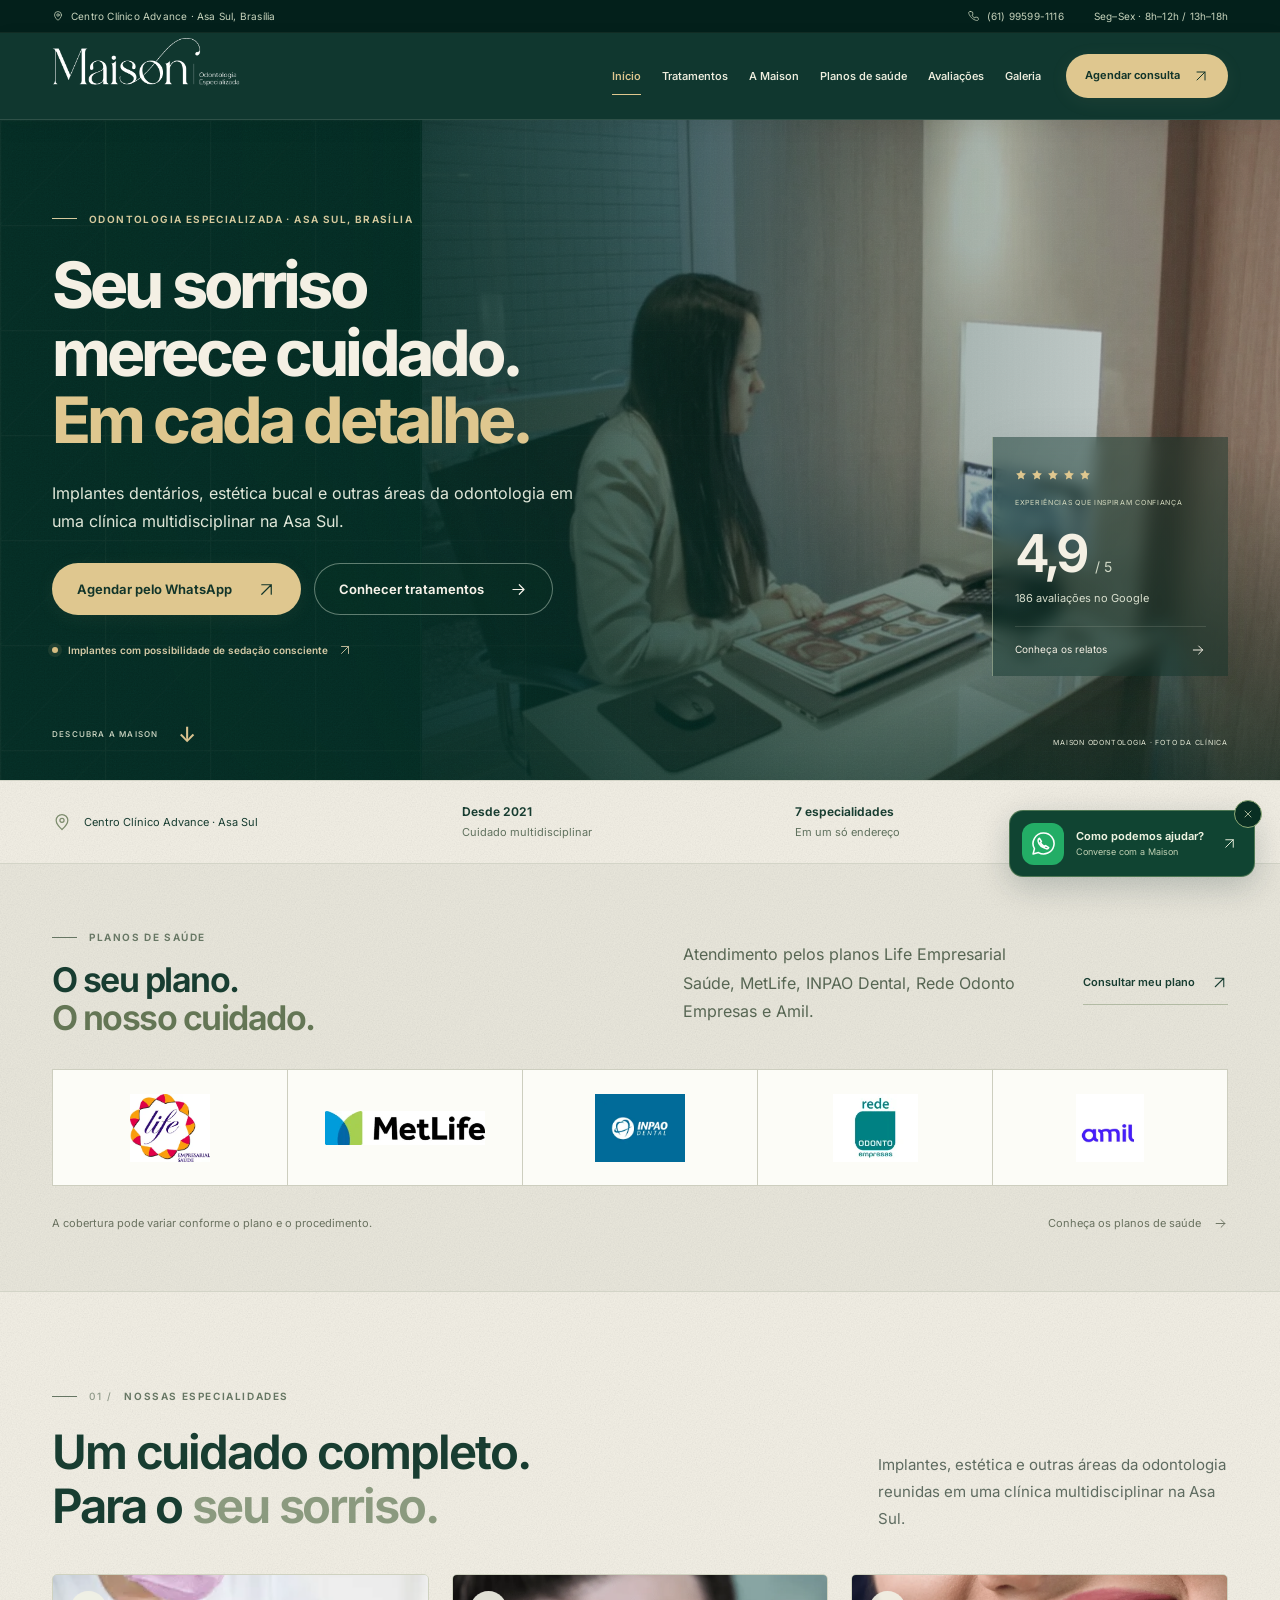
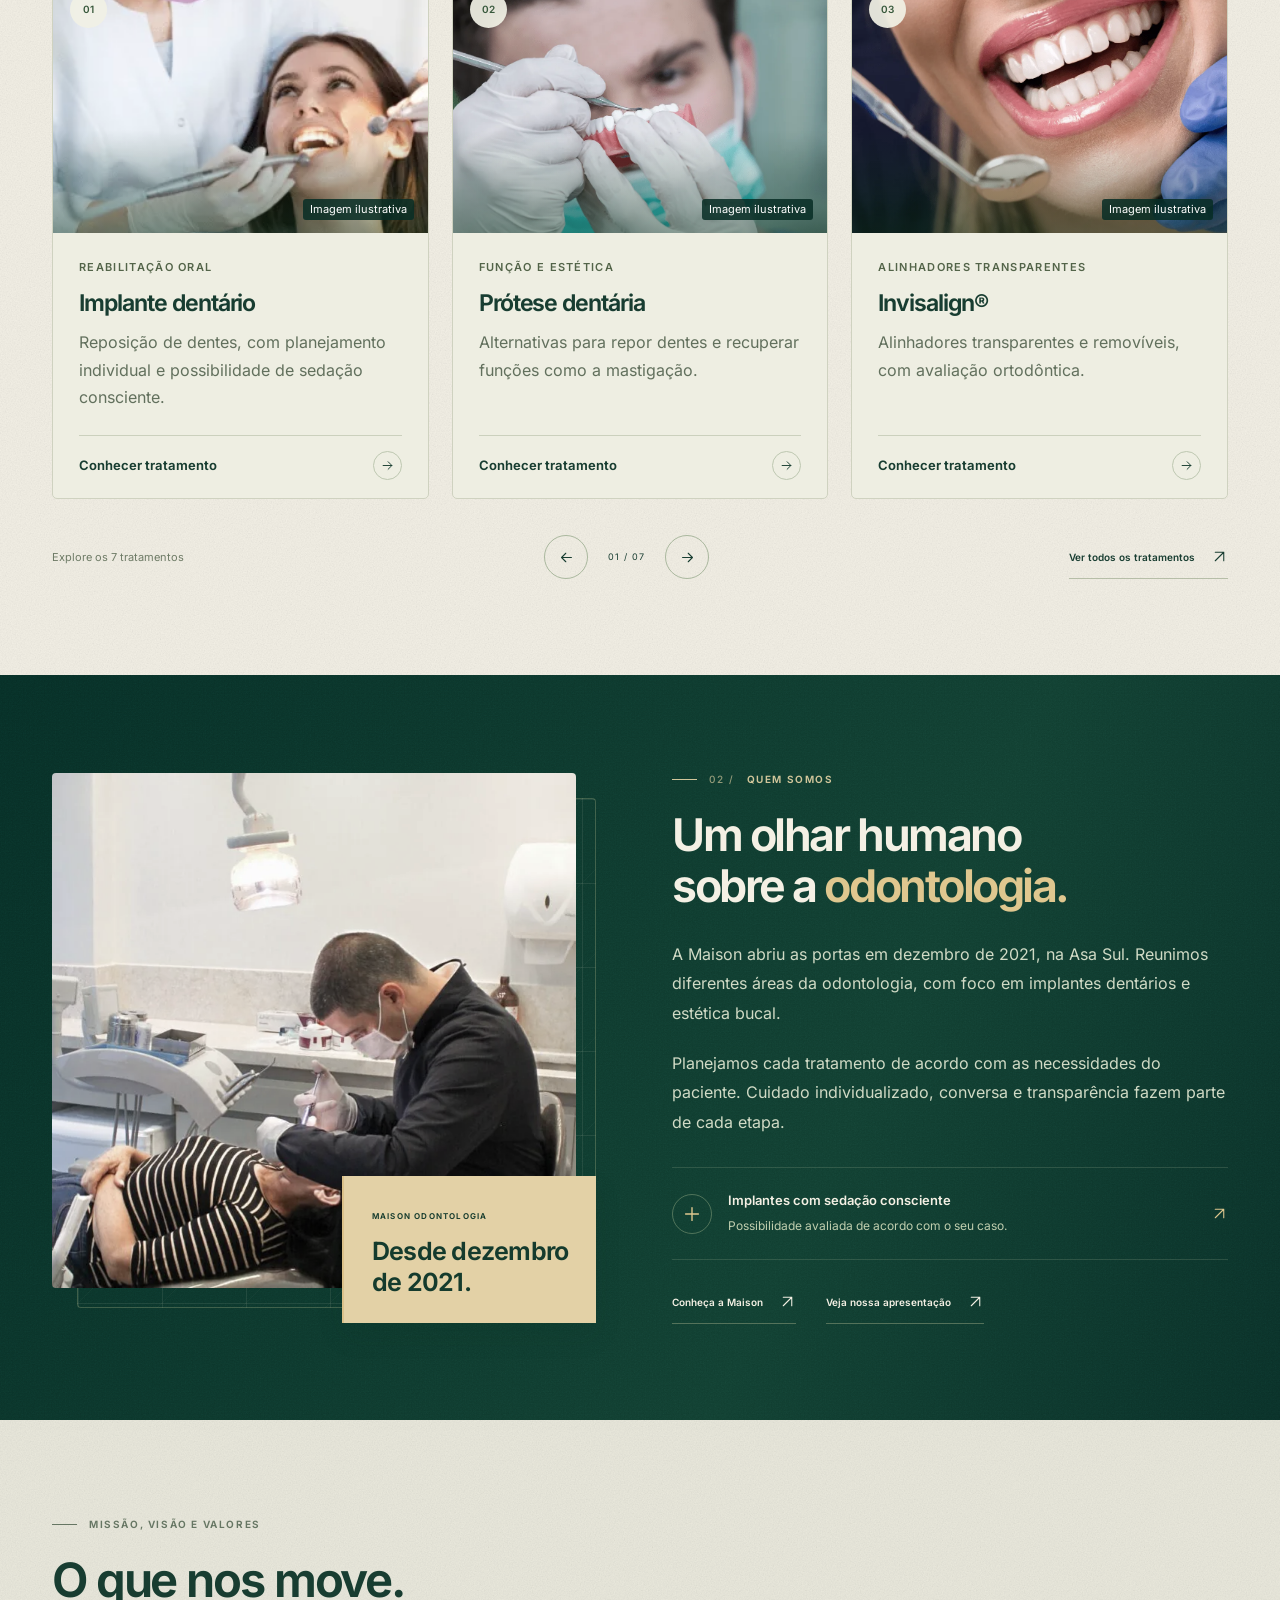
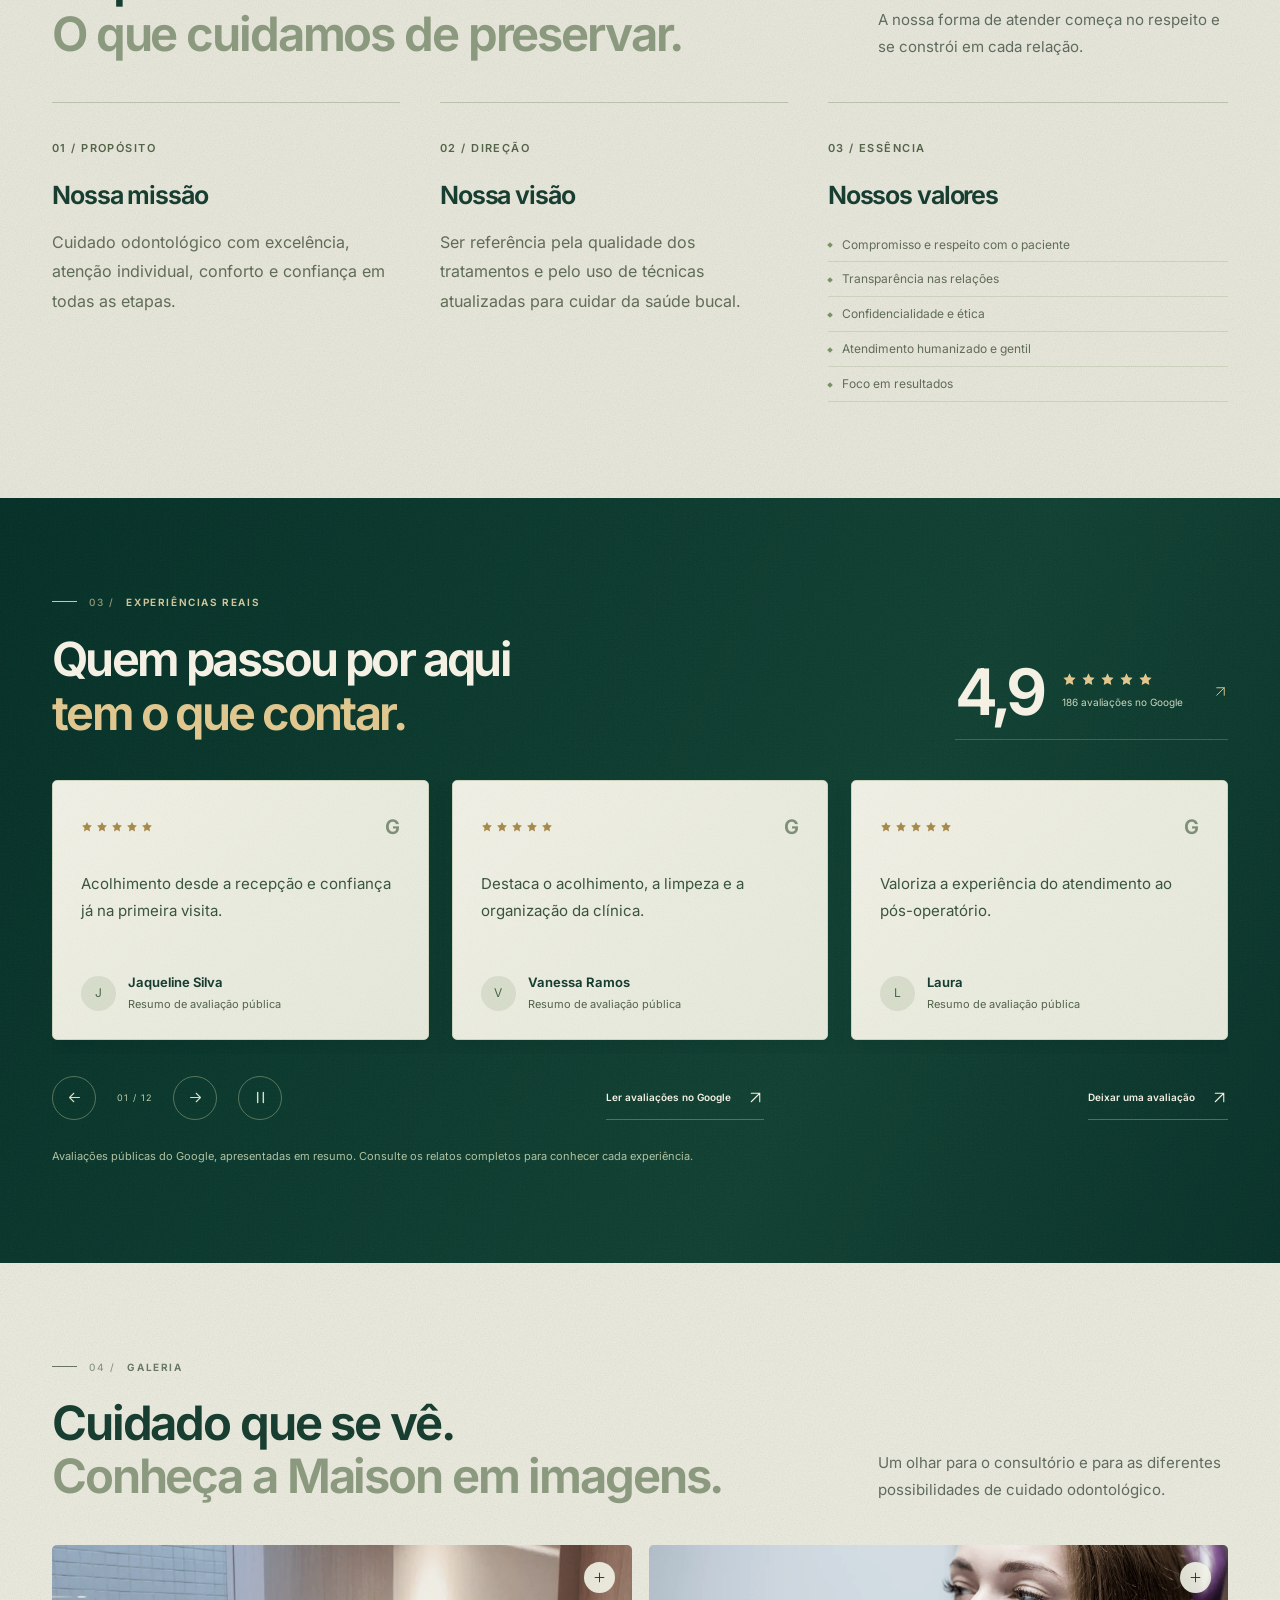
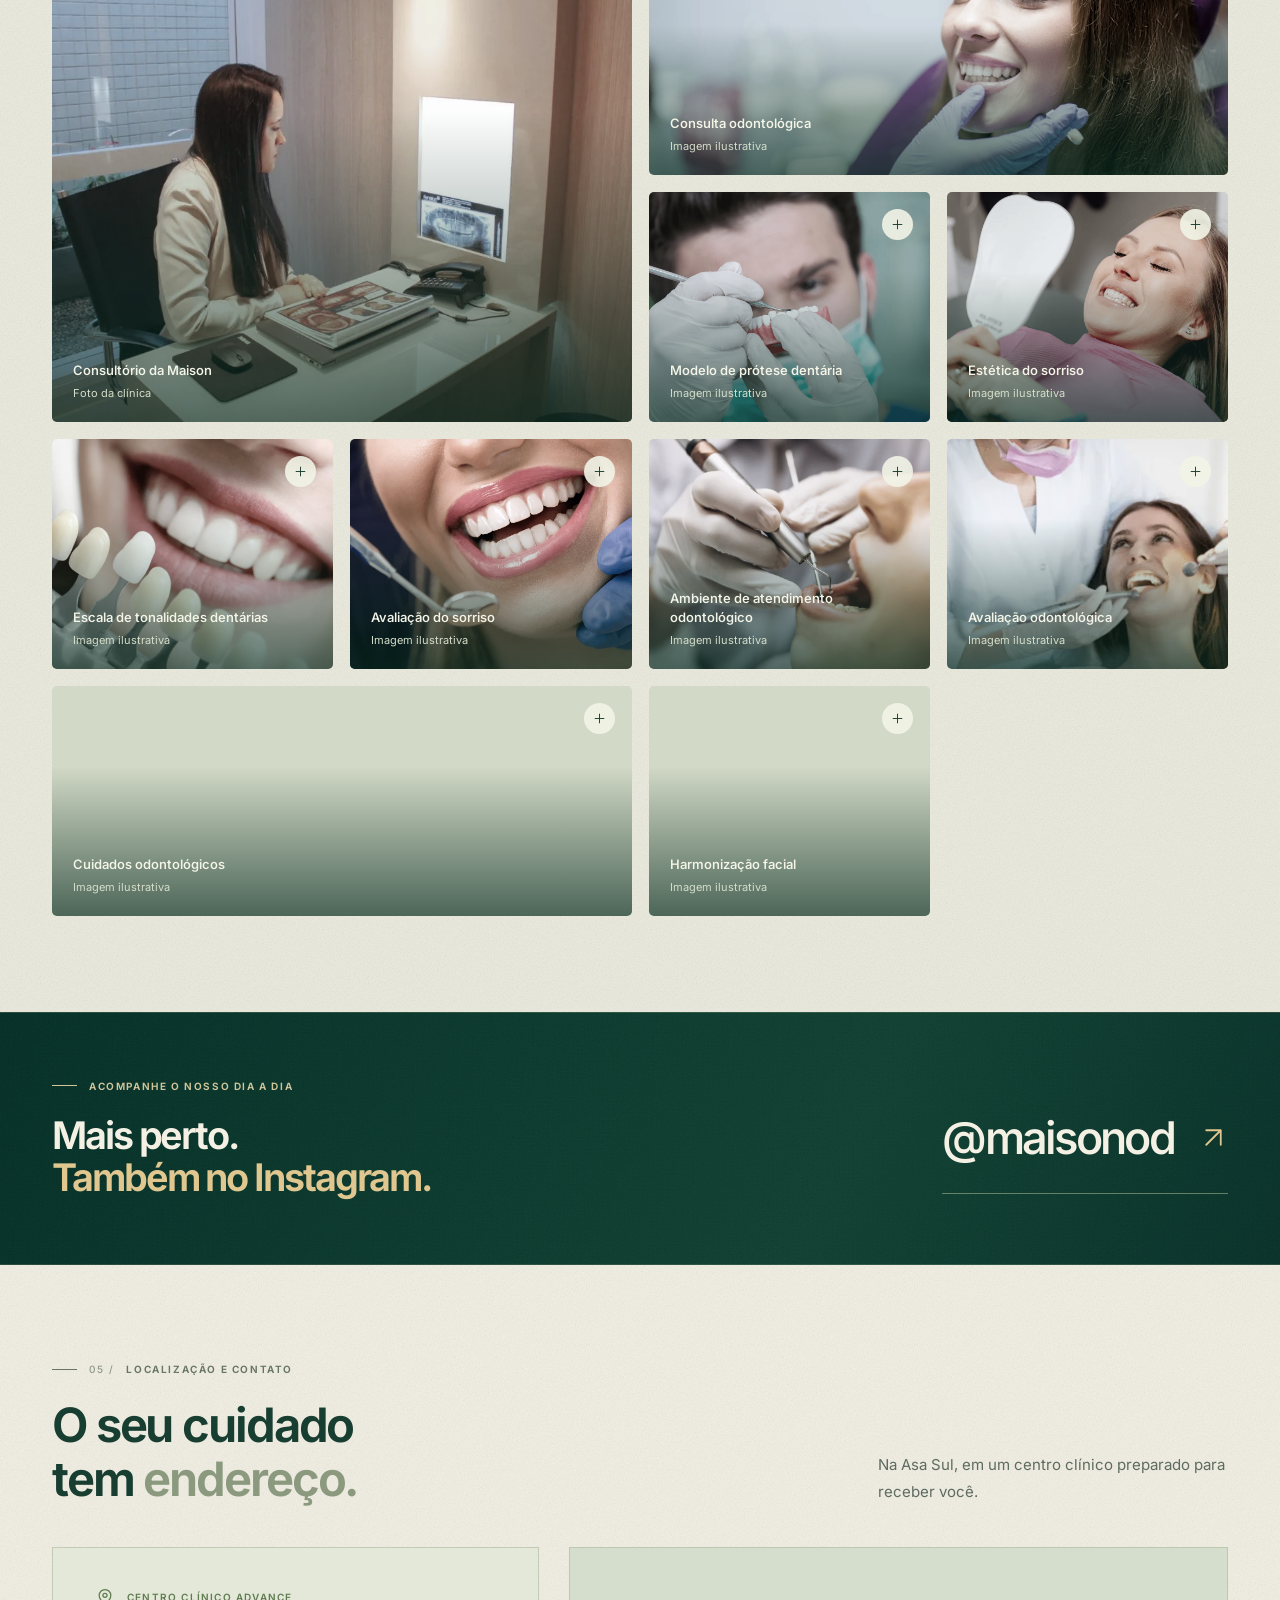
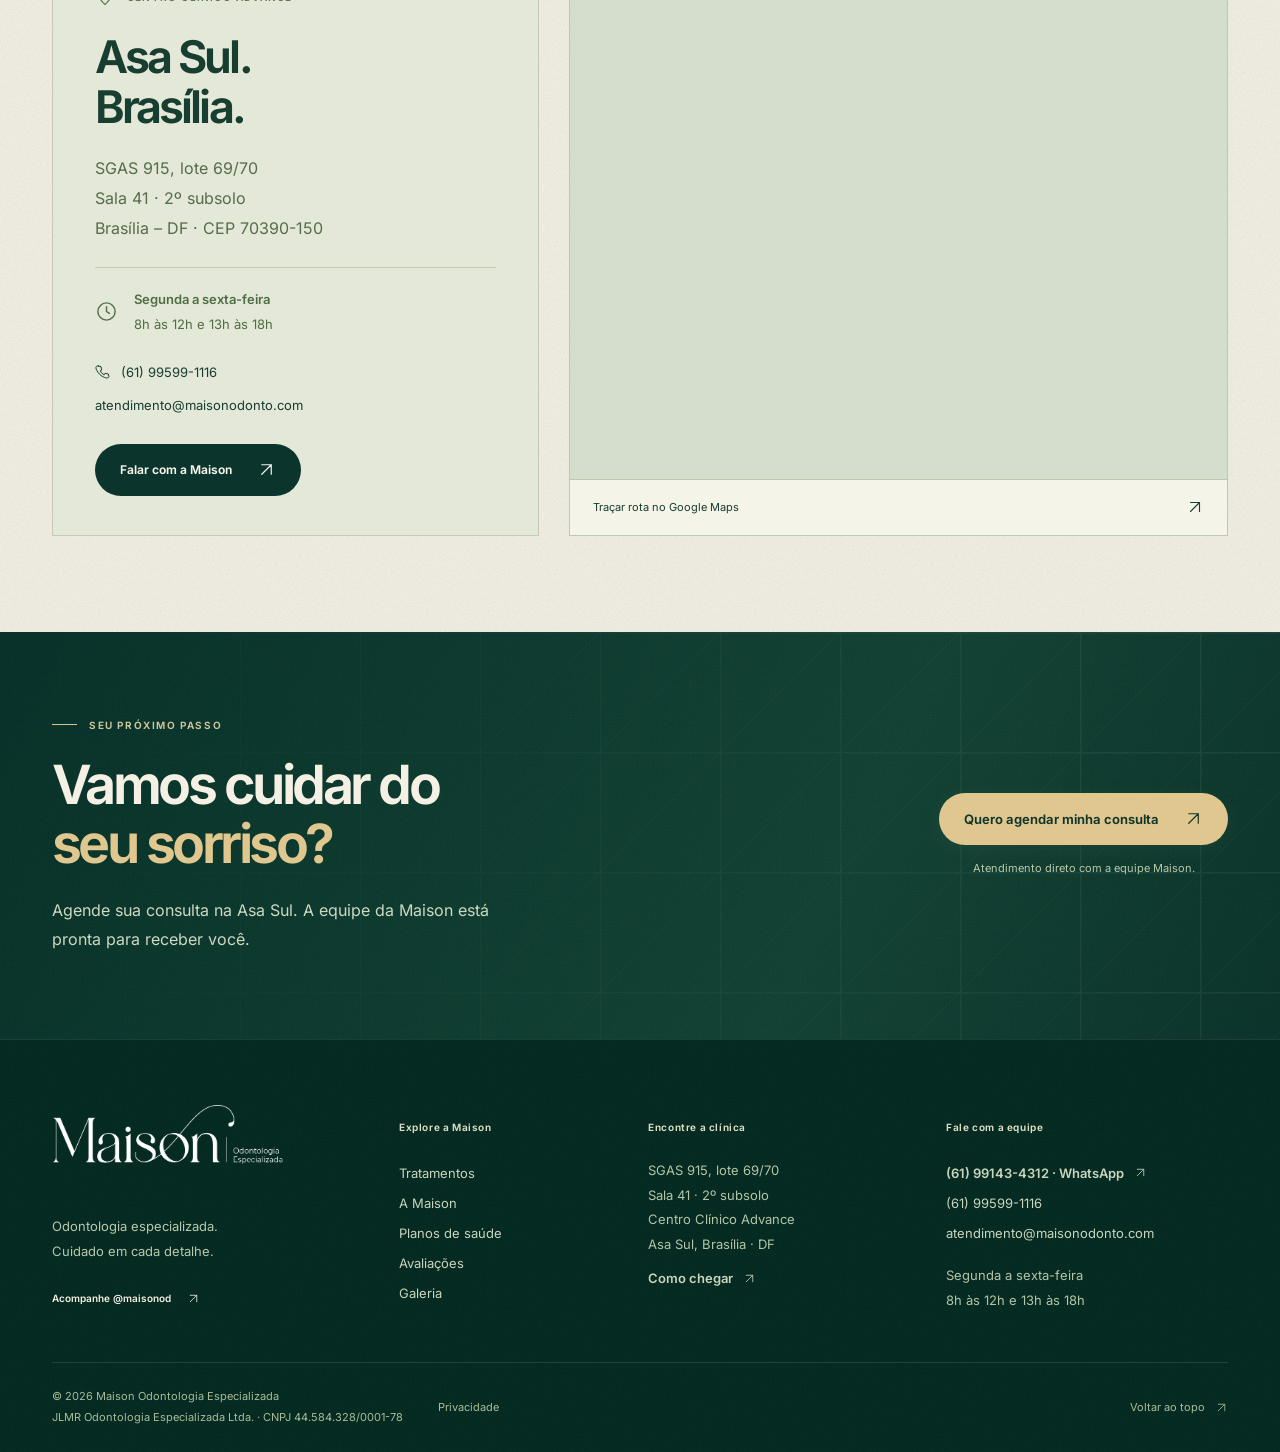
==== commit 676ed148: "Melhora legibilidade, controles e acessibilidade após auditoria V5.2" ====
--- a/index.html
+++ b/index.html
@@ -1,4 +1,4 @@
-<!doctype html><html lang="pt-BR"><head><meta charset="utf-8"><meta name="viewport" content="width=device-width,initial-scale=1,viewport-fit=cover"><meta name="theme-color" content="#082e28"><title>Maison Odontologia Especializada | Asa Sul, Brasília</title><meta name="description" content="Clínica odontológica na Asa Sul. Sete tratamentos, cinco planos de saúde, implantes com possibilidade de sedação consciente e WhatsApp direto."><meta name="robots" content="noindex,nofollow"><link rel="canonical" href="https://cornflowerblue-reindeer-259674.hostingersite.com/"><meta property="og:type" content="website"><meta property="og:locale" content="pt_BR"><meta property="og:site_name" content="Maison Odontologia Especializada"><meta property="og:title" content="Maison Odontologia Especializada | Asa Sul, Brasília"><meta property="og:description" content="Clínica odontológica na Asa Sul. Sete tratamentos, cinco planos de saúde, implantes com possibilidade de sedação consciente e WhatsApp direto."><meta property="og:url" content="https://cornflowerblue-reindeer-259674.hostingersite.com/"><meta property="og:image" content="https://cornflowerblue-reindeer-259674.hostingersite.com/assets/img/og-maison.jpg"><meta name="twitter:card" content="summary_large_image"><link rel="icon" type="image/svg+xml" href="assets/img/favicon.svg"><link rel="preload" href="assets/fonts/inter-variable.woff2" as="font" type="font/woff2" crossorigin><link rel="stylesheet" href="assets/css/maison.css?v=maison-v5-1"><script type="application/ld+json">{"@context": "https://schema.org", "@graph": [{"@type": "Dentist", "@id": "https://cornflowerblue-reindeer-259674.hostingersite.com/#maison", "name": "Maison Odontologia Especializada", "legalName": "JLMR Odontologia Especializada Ltda.", "taxID": "44.584.328/0001-78", "url": "https://cornflowerblue-reindeer-259674.hostingersite.com/", "telephone": "+55 61 99599-1116", "email": "atendimento@maisonodonto.com", "image": "https://cornflowerblue-reindeer-259674.hostingersite.com/assets/img/clinica.webp", "address": {"@type": "PostalAddress", "streetAddress": "SGAS 915, lote 69/70, sala 41, 2º subsolo, Centro Clínico Advance", "addressLocality": "Brasília", "addressRegion": "DF", "postalCode": "70390-150", "addressCountry": "BR"}, "openingHoursSpecification": [{"@type": "OpeningHoursSpecification", "dayOfWeek": ["Monday", "Tuesday", "Wednesday", "Thursday", "Friday"], "opens": "08:00", "closes": "12:00"}, {"@type": "OpeningHoursSpecification", "dayOfWeek": ["Monday", "Tuesday", "Wednesday", "Thursday", "Friday"], "opens": "13:00", "closes": "18:00"}], "sameAs": ["https://www.instagram.com/maisonod/"]}]}</script><style>#opening{opacity:0;visibility:hidden;pointer-events:none;animation:maison-opening-exit 2.3s both}#opening.is-hidden{animation:none;opacity:0;visibility:hidden;pointer-events:none}#conteudo:target~#opening{display:none}@keyframes maison-opening-exit{0%,72%{opacity:1;visibility:visible;pointer-events:auto}100%{opacity:0;visibility:hidden;pointer-events:none}}@media(prefers-reduced-motion:reduce){#opening{display:none;animation:none}}</style></head><body id="topo" class="home-page"><a class="skip-link" href="#conteudo">Pular para o conteúdo</a><div class="topbar"><div class="container"><span><svg class="icon " viewBox="0 0 24 24" fill="none" aria-hidden="true"><path d="M19 10c0 5-7 11-7 11S5 15 5 10a7 7 0 1 1 14 0Z"/><circle cx="12" cy="10" r="2.5"/></svg> Centro Clínico Advance · Asa Sul, Brasília</span><a href="tel:+5561995991116"><svg class="icon " viewBox="0 0 24 24" fill="none" aria-hidden="true"><path d="m5 3 4 1 1 5-2 1c1 3 3 5 6 6l1-2 5 1 1 4c-1 3-6 2-9 0-4-2-7-5-9-9-2-3-3-8 2-7Z"/></svg> (61) 99599-1116</a><span class="topbar-hours">Seg–Sex · 8h–12h / 13h–18h</span></div></div>
+<!doctype html><html lang="pt-BR"><head><meta charset="utf-8"><meta name="viewport" content="width=device-width,initial-scale=1,viewport-fit=cover"><meta name="theme-color" content="#082e28"><title>Maison Odontologia Especializada | Asa Sul, Brasília</title><meta name="description" content="Clínica odontológica na Asa Sul. Sete tratamentos, cinco planos de saúde, implantes com possibilidade de sedação consciente e WhatsApp direto."><meta name="robots" content="noindex,nofollow"><link rel="canonical" href="https://cornflowerblue-reindeer-259674.hostingersite.com/"><meta property="og:type" content="website"><meta property="og:locale" content="pt_BR"><meta property="og:site_name" content="Maison Odontologia Especializada"><meta property="og:title" content="Maison Odontologia Especializada | Asa Sul, Brasília"><meta property="og:description" content="Clínica odontológica na Asa Sul. Sete tratamentos, cinco planos de saúde, implantes com possibilidade de sedação consciente e WhatsApp direto."><meta property="og:url" content="https://cornflowerblue-reindeer-259674.hostingersite.com/"><meta property="og:image" content="https://cornflowerblue-reindeer-259674.hostingersite.com/assets/img/og-maison.jpg"><meta name="twitter:card" content="summary_large_image"><link rel="icon" type="image/svg+xml" href="assets/img/favicon.svg"><link rel="preload" href="assets/fonts/inter-variable.woff2" as="font" type="font/woff2" crossorigin><link rel="stylesheet" href="assets/css/maison.css?v=maison-v5-2"><script type="application/ld+json">{"@context": "https://schema.org", "@graph": [{"@type": "Dentist", "@id": "https://cornflowerblue-reindeer-259674.hostingersite.com/#maison", "name": "Maison Odontologia Especializada", "legalName": "JLMR Odontologia Especializada Ltda.", "taxID": "44.584.328/0001-78", "url": "https://cornflowerblue-reindeer-259674.hostingersite.com/", "telephone": "+55 61 99599-1116", "email": "atendimento@maisonodonto.com", "image": "https://cornflowerblue-reindeer-259674.hostingersite.com/assets/img/clinica.webp", "address": {"@type": "PostalAddress", "streetAddress": "SGAS 915, lote 69/70, sala 41, 2º subsolo, Centro Clínico Advance", "addressLocality": "Brasília", "addressRegion": "DF", "postalCode": "70390-150", "addressCountry": "BR"}, "openingHoursSpecification": [{"@type": "OpeningHoursSpecification", "dayOfWeek": ["Monday", "Tuesday", "Wednesday", "Thursday", "Friday"], "opens": "08:00", "closes": "12:00"}, {"@type": "OpeningHoursSpecification", "dayOfWeek": ["Monday", "Tuesday", "Wednesday", "Thursday", "Friday"], "opens": "13:00", "closes": "18:00"}], "sameAs": ["https://www.instagram.com/maisonod/"]}]}</script><style>#opening{opacity:0;visibility:hidden;pointer-events:none;animation:maison-opening-exit 2.3s both}#opening.is-hidden{animation:none;opacity:0;visibility:hidden;pointer-events:none}#conteudo:target~#opening{display:none}@keyframes maison-opening-exit{0%,72%{opacity:1;visibility:visible;pointer-events:auto}100%{opacity:0;visibility:hidden;pointer-events:none}}@media(prefers-reduced-motion:reduce){#opening{display:none;animation:none}}</style></head><body id="topo" class="home-page"><a class="skip-link" href="#conteudo">Pular para o conteúdo</a><div class="topbar"><div class="container"><span><svg class="icon " viewBox="0 0 24 24" fill="none" aria-hidden="true"><path d="M19 10c0 5-7 11-7 11S5 15 5 10a7 7 0 1 1 14 0Z"/><circle cx="12" cy="10" r="2.5"/></svg> Centro Clínico Advance · Asa Sul, Brasília</span><a href="tel:+5561995991116"><svg class="icon " viewBox="0 0 24 24" fill="none" aria-hidden="true"><path d="m5 3 4 1 1 5-2 1c1 3 3 5 6 6l1-2 5 1 1 4c-1 3-6 2-9 0-4-2-7-5-9-9-2-3-3-8 2-7Z"/></svg> (61) 99599-1116</a><span class="topbar-hours">Seg–Sex · 8h–12h / 13h–18h</span></div></div>
 <header class="site-header"><div class="scroll-progress" aria-hidden="true"></div><div class="container header-inner"><a href="index.html" class="brand" aria-label="Maison Odontologia — início"><img src="assets/img/logo.webp" width="650" height="255" alt="Maison Odontologia Especializada"></a><nav class="desktop-nav" aria-label="Menu principal"><a href="index.html" aria-current="page">Início</a><a href="especialidades.html">Tratamentos</a><a href="a-maison.html">A Maison</a><a href="convenios.html">Planos de saúde</a><a href="index.html#avaliacoes">Avaliações</a><a href="index.html#galeria">Galeria</a></nav><a class="btn btn-gold header-cta" href="https://wa.me/5561991434312?text=Ol%C3%A1%2C%20Maison%21%20Gostaria%20de%20agendar%20uma%20consulta." target="_blank" rel="noopener noreferrer"><span class="desktop-label">Agendar consulta</span><span class="mobile-label">Agendar</span><svg class="icon " viewBox="0 0 24 24" fill="none" aria-hidden="true"><path d="M6 18 18 6M6 6h12v12"/></svg></a><details class="mobile-menu"><summary aria-label="Abrir ou fechar menu"><span></span><span></span><span></span></summary><div class="mobile-panel"><span class="eyebrow"><i></i>MAISON · ODONTOLOGIA ESPECIALIZADA</span><nav aria-label="Menu do celular"><a href="index.html" aria-current="page">Início</a><a href="especialidades.html">Tratamentos</a><a href="a-maison.html">A Maison</a><a href="convenios.html">Planos de saúde</a><a href="index.html#avaliacoes">Avaliações</a><a href="index.html#galeria">Galeria</a><a href="contato.html">Como chegar e contato</a></nav><a class="btn btn-gold " href="https://wa.me/5561991434312?text=Ol%C3%A1%2C%20Maison%21%20Gostaria%20de%20agendar%20uma%20consulta." target="_blank" rel="noopener noreferrer">Agendar pelo WhatsApp<svg class="icon " viewBox="0 0 24 24" fill="none" aria-hidden="true"><path d="M6 18 18 6M6 6h12v12"/></svg></a><a class="mobile-instagram" href="https://www.instagram.com/maisonod/" target="_blank" rel="noopener noreferrer">Instagram · @maisonod<svg class="icon " viewBox="0 0 24 24" fill="none" aria-hidden="true"><path d="M6 18 18 6M6 6h12v12"/></svg></a><p>SGAS 915 · Centro Clínico Advance<br>Sala 41 · 2º subsolo · Asa Sul</p></div></details></div></header><main id="conteudo" tabindex="-1"><section class="hero forest" id="inicio"><div class="hero-image"><img class="" src="assets/img/clinica.webp" alt="Ambiente de consulta da Maison Odontologia na Asa Sul" width="1024" height="683" loading="eager" fetchpriority="high" decoding="async"></div><div class="hero-shade"></div><div class="hero-lines" aria-hidden="true"></div><div class="container hero-content"><div class="hero-copy"><span class="eyebrow"><i></i>ODONTOLOGIA ESPECIALIZADA · ASA SUL, BRASÍLIA</span><h1>Seu sorriso<br>merece cuidado.<br><em>Em cada detalhe.</em></h1><p>Implantes dentários, estética bucal e outras áreas da odontologia em uma clínica multidisciplinar na Asa Sul.</p><div class="hero-actions"><a class="btn btn-gold " href="https://wa.me/5561991434312?text=Ol%C3%A1%2C%20Maison%21%20Gostaria%20de%20agendar%20uma%20consulta." target="_blank" rel="noopener noreferrer">Agendar pelo WhatsApp<svg class="icon " viewBox="0 0 24 24" fill="none" aria-hidden="true"><path d="M6 18 18 6M6 6h12v12"/></svg></a><a class="btn btn-ghost" href="#tratamentos">Conhecer tratamentos <svg class="icon " viewBox="0 0 24 24" fill="none" aria-hidden="true"><path d="M5 12h14m-6-6 6 6-6 6"/></svg></a></div><a class="hero-sedation" href="implantes-dentarios.html"><span></span>Implantes com possibilidade de sedação consciente <svg class="icon " viewBox="0 0 24 24" fill="none" aria-hidden="true"><path d="M6 18 18 6M6 6h12v12"/></svg></a></div><a class="hero-proof" href="#avaliacoes"><div><span class="stars" aria-label="5 estrelas"><svg class="icon " viewBox="0 0 24 24" fill="none" aria-hidden="true"><path d="m12 2 3 6.2 6.8 1-4.9 4.8 1.2 6.8L12 17.6l-6.1 3.2 1.2-6.8-4.9-4.8 6.8-1L12 2Z"/></svg><svg class="icon " viewBox="0 0 24 24" fill="none" aria-hidden="true"><path d="m12 2 3 6.2 6.8 1-4.9 4.8 1.2 6.8L12 17.6l-6.1 3.2 1.2-6.8-4.9-4.8 6.8-1L12 2Z"/></svg><svg class="icon " viewBox="0 0 24 24" fill="none" aria-hidden="true"><path d="m12 2 3 6.2 6.8 1-4.9 4.8 1.2 6.8L12 17.6l-6.1 3.2 1.2-6.8-4.9-4.8 6.8-1L12 2Z"/></svg><svg class="icon " viewBox="0 0 24 24" fill="none" aria-hidden="true"><path d="m12 2 3 6.2 6.8 1-4.9 4.8 1.2 6.8L12 17.6l-6.1 3.2 1.2-6.8-4.9-4.8 6.8-1L12 2Z"/></svg><svg class="icon " viewBox="0 0 24 24" fill="none" aria-hidden="true"><path d="m12 2 3 6.2 6.8 1-4.9 4.8 1.2 6.8L12 17.6l-6.1 3.2 1.2-6.8-4.9-4.8 6.8-1L12 2Z"/></svg></span><span>EXPERIÊNCIAS QUE INSPIRAM CONFIANÇA</span></div><strong>4,9 <small>/ 5</small></strong><p>186 avaliações no Google</p><span class="hero-proof-link">Conheça os relatos <svg class="icon " viewBox="0 0 24 24" fill="none" aria-hidden="true"><path d="M5 12h14m-6-6 6 6-6 6"/></svg></span></a><a class="hero-discover" href="#planos">DESCUBRA A MAISON <span>↓</span></a><span class="hero-photo-label">MAISON ODONTOLOGIA · FOTO DA CLÍNICA</span></div></section>
 <div class="credibility-strip paper"><div class="container"><span><svg class="icon " viewBox="0 0 24 24" fill="none" aria-hidden="true"><path d="M19 10c0 5-7 11-7 11S5 15 5 10a7 7 0 1 1 14 0Z"/><circle cx="12" cy="10" r="2.5"/></svg>Centro Clínico Advance · Asa Sul</span><span><b>Desde 2021</b> Cuidado multidisciplinar</span><span><b>7 especialidades</b> Em um só endereço</span><a href="contato.html">Conheça a clínica <svg class="icon " viewBox="0 0 24 24" fill="none" aria-hidden="true"><path d="M6 18 18 6M6 6h12v12"/></svg></a></div></div><section class="plans-section paper" id="planos"><div class="container"><div class="plans-heading"><div><span class="eyebrow"><i></i>PLANOS DE SAÚDE</span><h2>O seu plano.<br><em>O nosso cuidado.</em></h2></div><div><p>Atendimento pelos planos Life Empresarial Saúde, MetLife, INPAO Dental, Rede Odonto Empresas e Amil.</p><a class="text-link" href="https://wa.me/5561991434312?text=Ol%C3%A1%2C%20Maison%21%20Gostaria%20de%20consultar%20o%20atendimento%20pelo%20meu%20plano%20de%20sa%C3%BAde." target="_blank" rel="noopener noreferrer">Consultar meu plano<svg class="icon " viewBox="0 0 24 24" fill="none" aria-hidden="true"><path d="M6 18 18 6M6 6h12v12"/></svg></a></div></div><div class="plan-grid" aria-label="Planos de saúde atendidos"><div class="plan-logo" data-reveal><img src="assets/img/plan-life.webp" alt="Life Empresarial Saúde" width="240" height="200" loading="lazy" decoding="async"></div><div class="plan-logo" data-reveal><img src="assets/img/plan-metlife.webp" alt="MetLife" width="300" height="64" loading="lazy" decoding="async"></div><div class="plan-logo" data-reveal><img src="assets/img/plan-inpao.webp" alt="INPAO Dental" width="240" height="200" loading="lazy" decoding="async"></div><div class="plan-logo" data-reveal><img src="assets/img/plan-odontoempresas.webp" alt="Rede Odonto Empresas" width="240" height="200" loading="lazy" decoding="async"></div><div class="plan-logo" data-reveal><img src="assets/img/plan-amil.webp" alt="Amil" width="240" height="200" loading="lazy" decoding="async"></div></div><div class="plans-bottom"><span>A cobertura pode variar conforme o plano e o procedimento.</span><a href="convenios.html">Conheça os planos de saúde <svg class="icon " viewBox="0 0 24 24" fill="none" aria-hidden="true"><path d="M5 12h14m-6-6 6 6-6 6"/></svg></a></div></div></section><section class="section treatments paper" id="tratamentos"><div class="container"><div class="section-heading"><div><span class="eyebrow"><i></i><b>01 /</b> NOSSAS ESPECIALIDADES</span><h2>Um cuidado completo.<br>Para o <em>seu sorriso.</em></h2></div><p>Implantes, estética e outras áreas da odontologia reunidas em uma clínica multidisciplinar na Asa Sul.</p></div><div class="services-rail" data-carousel="services" aria-label="Sete tratamentos da Maison"><article class="service-card" id="implantes"><a href="implantes-dentarios.html"><div class="service-image"><img class="" src="assets/img/tratamento-implantes.webp" alt="Imagem ilustrativa de implante dentário" width="300" height="300" loading="lazy" decoding="async"><span class="service-number">01</span><span class="service-photo-note">Imagem ilustrativa</span></div><div class="service-card-content"><span class="micro-label">Reabilitação oral</span><h3>Implante dentário</h3><p>Reposição de dentes, com planejamento individual e possibilidade de sedação consciente.</p><span class="card-link">Conhecer tratamento <span><svg class="icon " viewBox="0 0 24 24" fill="none" aria-hidden="true"><path d="M5 12h14m-6-6 6 6-6 6"/></svg></span></span></div></a></article><article class="service-card" id="proteses"><a href="proteses-dentarias.html"><div class="service-image"><img class="" src="assets/img/tratamento-protese.webp" alt="Imagem ilustrativa de prótese dentária" width="1024" height="1024" loading="lazy" decoding="async"><span class="service-number">02</span><span class="service-photo-note">Imagem ilustrativa</span></div><div class="service-card-content"><span class="micro-label">Função e estética</span><h3>Prótese dentária</h3><p>Alternativas para repor dentes e recuperar funções como a mastigação.</p><span class="card-link">Conhecer tratamento <span><svg class="icon " viewBox="0 0 24 24" fill="none" aria-hidden="true"><path d="M5 12h14m-6-6 6 6-6 6"/></svg></span></span></div></a></article><article class="service-card" id="invisalign"><a href="invisalign.html"><div class="service-image"><img class="" src="assets/img/tratamento-invisalign.webp" alt="Imagem ilustrativa de invisalign®" width="1024" height="1024" loading="lazy" decoding="async"><span class="service-number">03</span><span class="service-photo-note">Imagem ilustrativa</span></div><div class="service-card-content"><span class="micro-label">Alinhadores transparentes</span><h3>Invisalign®</h3><p>Alinhadores transparentes e removíveis, com avaliação ortodôntica.</p><span class="card-link">Conhecer tratamento <span><svg class="icon " viewBox="0 0 24 24" fill="none" aria-hidden="true"><path d="M5 12h14m-6-6 6 6-6 6"/></svg></span></span></div></a></article><article class="service-card" id="lentes"><a href="lentes-de-contato-dental.html"><div class="service-image"><img class="" src="assets/img/tratamento-lentes.webp" alt="Imagem ilustrativa de lentes de contato dentais" width="1024" height="1024" loading="lazy" decoding="async"><span class="service-number">04</span><span class="service-photo-note">Imagem ilustrativa</span></div><div class="service-card-content"><span class="micro-label">Estética dental</span><h3>Lentes de contato dentais</h3><p>Planejamento estético para avaliar mudanças na forma, na cor e nas proporções dos dentes.</p><span class="card-link">Conhecer tratamento <span><svg class="icon " viewBox="0 0 24 24" fill="none" aria-hidden="true"><path d="M5 12h14m-6-6 6 6-6 6"/></svg></span></span></div></a></article><article class="service-card" id="cirurgia"><a href="cirurgia-dentaria.html"><div class="service-image"><img class="" src="assets/img/tratamento-cirurgia.webp" alt="Imagem ilustrativa de cirurgia dentária" width="1024" height="683" loading="lazy" decoding="async"><span class="service-number">05</span><span class="service-photo-note">Imagem ilustrativa</span></div><div class="service-card-content"><span class="micro-label">Cuidado cirúrgico</span><h3>Cirurgia dentária</h3><p>Avaliação e planejamento de intervenções nos dentes e nas gengivas.</p><span class="card-link">Conhecer tratamento <span><svg class="icon " viewBox="0 0 24 24" fill="none" aria-hidden="true"><path d="M5 12h14m-6-6 6 6-6 6"/></svg></span></span></div></a></article><article class="service-card" id="clareamento"><a href="clareamento-dental.html"><div class="service-image"><img class="" src="assets/img/tratamento-clareamento.webp" alt="Imagem ilustrativa de clareamento dentário" width="1024" height="1024" loading="lazy" decoding="async"><span class="service-number">06</span><span class="service-photo-note">Imagem ilustrativa</span></div><div class="service-card-content"><span class="micro-label">Estética do sorriso</span><h3>Clareamento dentário</h3><p>Orientação profissional para avaliar a tonalidade dos dentes.</p><span class="card-link">Conhecer tratamento <span><svg class="icon " viewBox="0 0 24 24" fill="none" aria-hidden="true"><path d="M5 12h14m-6-6 6 6-6 6"/></svg></span></span></div></a></article><article class="service-card" id="harmonizacao"><a href="harmonizacao-orofacial.html"><div class="service-image"><img class="" src="assets/img/tratamento-harmonizacao.webp" alt="Imagem ilustrativa de harmonização facial" width="1024" height="1024" loading="lazy" decoding="async"><span class="service-number">07</span><span class="service-photo-note">Imagem ilustrativa</span></div><div class="service-card-content"><span class="micro-label">Harmonia facial</span><h3>Harmonização facial</h3><p>Avaliação das proporções faciais e dos seus objetivos.</p><span class="card-link">Conhecer tratamento <span><svg class="icon " viewBox="0 0 24 24" fill="none" aria-hidden="true"><path d="M5 12h14m-6-6 6 6-6 6"/></svg></span></span></div></a></article></div><div class="carousel-bottom"><span>Explore os 7 tratamentos <span class="mobile-hint">· Deslize para conhecer</span></span><div class="carousel-controls"><button type="button" data-prev="services" aria-label="Tratamento anterior"><svg class="icon reverse" viewBox="0 0 24 24" fill="none" aria-hidden="true"><path d="M5 12h14m-6-6 6 6-6 6"/></svg></button><span data-status="services">01 / 07</span><button type="button" data-next="services" aria-label="Próximo tratamento"><svg class="icon " viewBox="0 0 24 24" fill="none" aria-hidden="true"><path d="M5 12h14m-6-6 6 6-6 6"/></svg></button></div><a class="text-link" href="especialidades.html">Ver todos os tratamentos <svg class="icon " viewBox="0 0 24 24" fill="none" aria-hidden="true"><path d="M6 18 18 6M6 6h12v12"/></svg></a></div></div></section><section class="section about-section forest" id="sobre"><div class="container about-grid"><div class="about-visual" data-reveal><img class="about-main-photo" src="assets/img/atendimento-1024.webp" alt="Atendimento odontológico na Maison" width="1024" height="686" loading="lazy" decoding="async"><div class="about-photo-tag"><span>MAISON ODONTOLOGIA</span><b>Desde dezembro<br>de 2021.</b></div></div><div class="about-copy" data-reveal><span class="eyebrow"><i></i><b>02 /</b> QUEM SOMOS</span><h2>Um olhar humano<br>sobre a <em>odontologia.</em></h2><p>A Maison abriu as portas em dezembro de 2021, na Asa Sul. Reunimos diferentes áreas da odontologia, com foco em implantes dentários e estética bucal.</p><p>Planejamos cada tratamento de acordo com as necessidades do paciente. Cuidado individualizado, conversa e transparência fazem parte de cada etapa.</p><a class="sedation-link" href="implantes-dentarios.html"><span><svg class="icon " viewBox="0 0 24 24" fill="none" aria-hidden="true"><path d="M12 5v14M5 12h14"/></svg></span><div><b>Implantes com sedação consciente</b><small>Possibilidade avaliada de acordo com o seu caso.</small></div><svg class="icon " viewBox="0 0 24 24" fill="none" aria-hidden="true"><path d="M6 18 18 6M6 6h12v12"/></svg></a><div class="about-actions"><a class="text-link" href="a-maison.html">Conheça a Maison <svg class="icon " viewBox="0 0 24 24" fill="none" aria-hidden="true"><path d="M6 18 18 6M6 6h12v12"/></svg></a><a class="text-link" href="https://www.instagram.com/maisonod/p/DBZYqyhp9SQ/" target="_blank" rel="noopener noreferrer">Veja nossa apresentação<svg class="icon " viewBox="0 0 24 24" fill="none" aria-hidden="true"><path d="M6 18 18 6M6 6h12v12"/></svg></a></div></div></div></section><section class="section purpose paper"><div class="container"><div class="section-heading"><div><span class="eyebrow"><i></i>MISSÃO, VISÃO E VALORES</span><h2>O que nos move.<br><em>O que cuidamos de preservar.</em></h2></div><p>A nossa forma de atender começa no respeito e se constrói em cada relação.</p></div><div class="purpose-grid"><article data-reveal><span class="purpose-num">01 / PROPÓSITO</span><h3>Nossa missão</h3><p>Cuidado odontológico com excelência, atenção individual, conforto e confiança em todas as etapas.</p></article><article data-reveal><span class="purpose-num">02 / DIREÇÃO</span><h3>Nossa visão</h3><p>Ser referência pela qualidade dos tratamentos e pelo uso de técnicas atualizadas para cuidar da saúde bucal.</p></article><article class="purpose-values" data-reveal><span class="purpose-num">03 / ESSÊNCIA</span><h3>Nossos valores</h3><ul><li>Compromisso e respeito com o paciente</li><li>Transparência nas relações</li><li>Confidencialidade e ética</li><li>Atendimento humanizado e gentil</li><li>Foco em resultados</li></ul></article></div></div></section><section class="section reviews-section forest" id="avaliacoes"><div class="container"><div class="reviews-heading"><div data-reveal><span class="eyebrow"><i></i><b>03 /</b> EXPERIÊNCIAS REAIS</span><h2>Quem passou por aqui<br><em>tem o que contar.</em></h2></div><a href="https://search.google.com/local/reviews?ludocid=7965416693532771631" target="_blank" rel="noopener noreferrer" class="rating-summary"><strong>4,9</strong><div><span class="stars" aria-label="5 estrelas"><svg class="icon " viewBox="0 0 24 24" fill="none" aria-hidden="true"><path d="m12 2 3 6.2 6.8 1-4.9 4.8 1.2 6.8L12 17.6l-6.1 3.2 1.2-6.8-4.9-4.8 6.8-1L12 2Z"/></svg><svg class="icon " viewBox="0 0 24 24" fill="none" aria-hidden="true"><path d="m12 2 3 6.2 6.8 1-4.9 4.8 1.2 6.8L12 17.6l-6.1 3.2 1.2-6.8-4.9-4.8 6.8-1L12 2Z"/></svg><svg class="icon " viewBox="0 0 24 24" fill="none" aria-hidden="true"><path d="m12 2 3 6.2 6.8 1-4.9 4.8 1.2 6.8L12 17.6l-6.1 3.2 1.2-6.8-4.9-4.8 6.8-1L12 2Z"/></svg><svg class="icon " viewBox="0 0 24 24" fill="none" aria-hidden="true"><path d="m12 2 3 6.2 6.8 1-4.9 4.8 1.2 6.8L12 17.6l-6.1 3.2 1.2-6.8-4.9-4.8 6.8-1L12 2Z"/></svg><svg class="icon " viewBox="0 0 24 24" fill="none" aria-hidden="true"><path d="m12 2 3 6.2 6.8 1-4.9 4.8 1.2 6.8L12 17.6l-6.1 3.2 1.2-6.8-4.9-4.8 6.8-1L12 2Z"/></svg></span><span>186 avaliações no Google</span></div><svg class="icon " viewBox="0 0 24 24" fill="none" aria-hidden="true"><path d="M6 18 18 6M6 6h12v12"/></svg></a></div><div class="reviews-rail" data-carousel="reviews" aria-label="Avaliações de pacientes"><article class="review-card"><div class="review-top"><span class="stars" aria-label="5 estrelas"><svg class="icon " viewBox="0 0 24 24" fill="none" aria-hidden="true"><path d="m12 2 3 6.2 6.8 1-4.9 4.8 1.2 6.8L12 17.6l-6.1 3.2 1.2-6.8-4.9-4.8 6.8-1L12 2Z"/></svg><svg class="icon " viewBox="0 0 24 24" fill="none" aria-hidden="true"><path d="m12 2 3 6.2 6.8 1-4.9 4.8 1.2 6.8L12 17.6l-6.1 3.2 1.2-6.8-4.9-4.8 6.8-1L12 2Z"/></svg><svg class="icon " viewBox="0 0 24 24" fill="none" aria-hidden="true"><path d="m12 2 3 6.2 6.8 1-4.9 4.8 1.2 6.8L12 17.6l-6.1 3.2 1.2-6.8-4.9-4.8 6.8-1L12 2Z"/></svg><svg class="icon " viewBox="0 0 24 24" fill="none" aria-hidden="true"><path d="m12 2 3 6.2 6.8 1-4.9 4.8 1.2 6.8L12 17.6l-6.1 3.2 1.2-6.8-4.9-4.8 6.8-1L12 2Z"/></svg><svg class="icon " viewBox="0 0 24 24" fill="none" aria-hidden="true"><path d="m12 2 3 6.2 6.8 1-4.9 4.8 1.2 6.8L12 17.6l-6.1 3.2 1.2-6.8-4.9-4.8 6.8-1L12 2Z"/></svg></span><span class="google-mark" aria-label="Google">G</span></div><p>Acolhimento desde a recepção e confiança já na primeira visita.</p><div class="review-person"><span class="review-initial">J</span><div><strong>Jaqueline Silva</strong><small>Resumo de avaliação pública</small></div></div></article><article class="review-card"><div class="review-top"><span class="stars" aria-label="5 estrelas"><svg class="icon " viewBox="0 0 24 24" fill="none" aria-hidden="true"><path d="m12 2 3 6.2 6.8 1-4.9 4.8 1.2 6.8L12 17.6l-6.1 3.2 1.2-6.8-4.9-4.8 6.8-1L12 2Z"/></svg><svg class="icon " viewBox="0 0 24 24" fill="none" aria-hidden="true"><path d="m12 2 3 6.2 6.8 1-4.9 4.8 1.2 6.8L12 17.6l-6.1 3.2 1.2-6.8-4.9-4.8 6.8-1L12 2Z"/></svg><svg class="icon " viewBox="0 0 24 24" fill="none" aria-hidden="true"><path d="m12 2 3 6.2 6.8 1-4.9 4.8 1.2 6.8L12 17.6l-6.1 3.2 1.2-6.8-4.9-4.8 6.8-1L12 2Z"/></svg><svg class="icon " viewBox="0 0 24 24" fill="none" aria-hidden="true"><path d="m12 2 3 6.2 6.8 1-4.9 4.8 1.2 6.8L12 17.6l-6.1 3.2 1.2-6.8-4.9-4.8 6.8-1L12 2Z"/></svg><svg class="icon " viewBox="0 0 24 24" fill="none" aria-hidden="true"><path d="m12 2 3 6.2 6.8 1-4.9 4.8 1.2 6.8L12 17.6l-6.1 3.2 1.2-6.8-4.9-4.8 6.8-1L12 2Z"/></svg></span><span class="google-mark" aria-label="Google">G</span></div><p>Destaca o acolhimento, a limpeza e a organização da clínica.</p><div class="review-person"><span class="review-initial">V</span><div><strong>Vanessa Ramos</strong><small>Resumo de avaliação pública</small></div></div></article><article class="review-card"><div class="review-top"><span class="stars" aria-label="5 estrelas"><svg class="icon " viewBox="0 0 24 24" fill="none" aria-hidden="true"><path d="m12 2 3 6.2 6.8 1-4.9 4.8 1.2 6.8L12 17.6l-6.1 3.2 1.2-6.8-4.9-4.8 6.8-1L12 2Z"/></svg><svg class="icon " viewBox="0 0 24 24" fill="none" aria-hidden="true"><path d="m12 2 3 6.2 6.8 1-4.9 4.8 1.2 6.8L12 17.6l-6.1 3.2 1.2-6.8-4.9-4.8 6.8-1L12 2Z"/></svg><svg class="icon " viewBox="0 0 24 24" fill="none" aria-hidden="true"><path d="m12 2 3 6.2 6.8 1-4.9 4.8 1.2 6.8L12 17.6l-6.1 3.2 1.2-6.8-4.9-4.8 6.8-1L12 2Z"/></svg><svg class="icon " viewBox="0 0 24 24" fill="none" aria-hidden="true"><path d="m12 2 3 6.2 6.8 1-4.9 4.8 1.2 6.8L12 17.6l-6.1 3.2 1.2-6.8-4.9-4.8 6.8-1L12 2Z"/></svg><svg class="icon " viewBox="0 0 24 24" fill="none" aria-hidden="true"><path d="m12 2 3 6.2 6.8 1-4.9 4.8 1.2 6.8L12 17.6l-6.1 3.2 1.2-6.8-4.9-4.8 6.8-1L12 2Z"/></svg></span><span class="google-mark" aria-label="Google">G</span></div><p>Valoriza a experiência do atendimento ao pós-operatório.</p><div class="review-person"><span class="review-initial">L</span><div><strong>Laura</strong><small>Resumo de avaliação pública</small></div></div></article><article class="review-card"><div class="review-top"><span class="stars" aria-label="5 estrelas"><svg class="icon " viewBox="0 0 24 24" fill="none" aria-hidden="true"><path d="m12 2 3 6.2 6.8 1-4.9 4.8 1.2 6.8L12 17.6l-6.1 3.2 1.2-6.8-4.9-4.8 6.8-1L12 2Z"/></svg><svg class="icon " viewBox="0 0 24 24" fill="none" aria-hidden="true"><path d="m12 2 3 6.2 6.8 1-4.9 4.8 1.2 6.8L12 17.6l-6.1 3.2 1.2-6.8-4.9-4.8 6.8-1L12 2Z"/></svg><svg class="icon " viewBox="0 0 24 24" fill="none" aria-hidden="true"><path d="m12 2 3 6.2 6.8 1-4.9 4.8 1.2 6.8L12 17.6l-6.1 3.2 1.2-6.8-4.9-4.8 6.8-1L12 2Z"/></svg><svg class="icon " viewBox="0 0 24 24" fill="none" aria-hidden="true"><path d="m12 2 3 6.2 6.8 1-4.9 4.8 1.2 6.8L12 17.6l-6.1 3.2 1.2-6.8-4.9-4.8 6.8-1L12 2Z"/></svg><svg class="icon " viewBox="0 0 24 24" fill="none" aria-hidden="true"><path d="m12 2 3 6.2 6.8 1-4.9 4.8 1.2 6.8L12 17.6l-6.1 3.2 1.2-6.8-4.9-4.8 6.8-1L12 2Z"/></svg></span><span class="google-mark" aria-label="Google">G</span></div><p>Elogia o atendimento e a qualidade dos profissionais.</p><div class="review-person"><span class="review-initial">V</span><div><strong>Valdecir Simao</strong><small>Resumo de avaliação pública</small></div></div></article><article class="review-card"><div class="review-top"><span class="stars" aria-label="5 estrelas"><svg class="icon " viewBox="0 0 24 24" fill="none" aria-hidden="true"><path d="m12 2 3 6.2 6.8 1-4.9 4.8 1.2 6.8L12 17.6l-6.1 3.2 1.2-6.8-4.9-4.8 6.8-1L12 2Z"/></svg><svg class="icon " viewBox="0 0 24 24" fill="none" aria-hidden="true"><path d="m12 2 3 6.2 6.8 1-4.9 4.8 1.2 6.8L12 17.6l-6.1 3.2 1.2-6.8-4.9-4.8 6.8-1L12 2Z"/></svg><svg class="icon " viewBox="0 0 24 24" fill="none" aria-hidden="true"><path d="m12 2 3 6.2 6.8 1-4.9 4.8 1.2 6.8L12 17.6l-6.1 3.2 1.2-6.8-4.9-4.8 6.8-1L12 2Z"/></svg><svg class="icon " viewBox="0 0 24 24" fill="none" aria-hidden="true"><path d="m12 2 3 6.2 6.8 1-4.9 4.8 1.2 6.8L12 17.6l-6.1 3.2 1.2-6.8-4.9-4.8 6.8-1L12 2Z"/></svg><svg class="icon " viewBox="0 0 24 24" fill="none" aria-hidden="true"><path d="m12 2 3 6.2 6.8 1-4.9 4.8 1.2 6.8L12 17.6l-6.1 3.2 1.2-6.8-4.9-4.8 6.8-1L12 2Z"/></svg></span><span class="google-mark" aria-label="Google">G</span></div><p>Relata uma experiência muito positiva com a clínica.</p><div class="review-person"><span class="review-initial">A</span><div><strong>Antonio Gomes</strong><small>Resumo de avaliação pública</small></div></div></article><article class="review-card"><div class="review-top"><span class="stars" aria-label="5 estrelas"><svg class="icon " viewBox="0 0 24 24" fill="none" aria-hidden="true"><path d="m12 2 3 6.2 6.8 1-4.9 4.8 1.2 6.8L12 17.6l-6.1 3.2 1.2-6.8-4.9-4.8 6.8-1L12 2Z"/></svg><svg class="icon " viewBox="0 0 24 24" fill="none" aria-hidden="true"><path d="m12 2 3 6.2 6.8 1-4.9 4.8 1.2 6.8L12 17.6l-6.1 3.2 1.2-6.8-4.9-4.8 6.8-1L12 2Z"/></svg><svg class="icon " viewBox="0 0 24 24" fill="none" aria-hidden="true"><path d="m12 2 3 6.2 6.8 1-4.9 4.8 1.2 6.8L12 17.6l-6.1 3.2 1.2-6.8-4.9-4.8 6.8-1L12 2Z"/></svg><svg class="icon " viewBox="0 0 24 24" fill="none" aria-hidden="true"><path d="m12 2 3 6.2 6.8 1-4.9 4.8 1.2 6.8L12 17.6l-6.1 3.2 1.2-6.8-4.9-4.8 6.8-1L12 2Z"/></svg><svg class="icon " viewBox="0 0 24 24" fill="none" aria-hidden="true"><path d="m12 2 3 6.2 6.8 1-4.9 4.8 1.2 6.8L12 17.6l-6.1 3.2 1.2-6.8-4.9-4.8 6.8-1L12 2Z"/></svg></span><span class="google-mark" aria-label="Google">G</span></div><p>Destaca o atendimento diferenciado e o ambiente acolhedor.</p><div class="review-person"><span class="review-initial">A</span><div><strong>Ana Carolina Lucena</strong><small>Resumo de avaliação pública</small></div></div></article><article class="review-card"><div class="review-top"><span class="stars" aria-label="5 estrelas"><svg class="icon " viewBox="0 0 24 24" fill="none" aria-hidden="true"><path d="m12 2 3 6.2 6.8 1-4.9 4.8 1.2 6.8L12 17.6l-6.1 3.2 1.2-6.8-4.9-4.8 6.8-1L12 2Z"/></svg><svg class="icon " viewBox="0 0 24 24" fill="none" aria-hidden="true"><path d="m12 2 3 6.2 6.8 1-4.9 4.8 1.2 6.8L12 17.6l-6.1 3.2 1.2-6.8-4.9-4.8 6.8-1L12 2Z"/></svg><svg class="icon " viewBox="0 0 24 24" fill="none" aria-hidden="true"><path d="m12 2 3 6.2 6.8 1-4.9 4.8 1.2 6.8L12 17.6l-6.1 3.2 1.2-6.8-4.9-4.8 6.8-1L12 2Z"/></svg><svg class="icon " viewBox="0 0 24 24" fill="none" aria-hidden="true"><path d="m12 2 3 6.2 6.8 1-4.9 4.8 1.2 6.8L12 17.6l-6.1 3.2 1.2-6.8-4.9-4.8 6.8-1L12 2Z"/></svg><svg class="icon " viewBox="0 0 24 24" fill="none" aria-hidden="true"><path d="m12 2 3 6.2 6.8 1-4.9 4.8 1.2 6.8L12 17.6l-6.1 3.2 1.2-6.8-4.9-4.8 6.8-1L12 2Z"/></svg></span><span class="google-mark" aria-label="Google">G</span></div><p>Elogia a estrutura, a limpeza e o atendimento dos profissionais.</p><div class="review-person"><span class="review-initial">E</span><div><strong>Erica Sousa</strong><small>Resumo de avaliação pública</small></div></div></article><article class="review-card"><div class="review-top"><span class="stars" aria-label="5 estrelas"><svg class="icon " viewBox="0 0 24 24" fill="none" aria-hidden="true"><path d="m12 2 3 6.2 6.8 1-4.9 4.8 1.2 6.8L12 17.6l-6.1 3.2 1.2-6.8-4.9-4.8 6.8-1L12 2Z"/></svg><svg class="icon " viewBox="0 0 24 24" fill="none" aria-hidden="true"><path d="m12 2 3 6.2 6.8 1-4.9 4.8 1.2 6.8L12 17.6l-6.1 3.2 1.2-6.8-4.9-4.8 6.8-1L12 2Z"/></svg><svg class="icon " viewBox="0 0 24 24" fill="none" aria-hidden="true"><path d="m12 2 3 6.2 6.8 1-4.9 4.8 1.2 6.8L12 17.6l-6.1 3.2 1.2-6.8-4.9-4.8 6.8-1L12 2Z"/></svg><svg class="icon " viewBox="0 0 24 24" fill="none" aria-hidden="true"><path d="m12 2 3 6.2 6.8 1-4.9 4.8 1.2 6.8L12 17.6l-6.1 3.2 1.2-6.8-4.9-4.8 6.8-1L12 2Z"/></svg><svg class="icon " viewBox="0 0 24 24" fill="none" aria-hidden="true"><path d="m12 2 3 6.2 6.8 1-4.9 4.8 1.2 6.8L12 17.6l-6.1 3.2 1.2-6.8-4.9-4.8 6.8-1L12 2Z"/></svg></span><span class="google-mark" aria-label="Google">G</span></div><p>Conta que a equipe ajudou a tornar a consulta mais tranquila.</p><div class="review-person"><span class="review-initial">M</span><div><strong>Mayara Melo</strong><small>Resumo de avaliação pública</small></div></div></article><article class="review-card"><div class="review-top"><span class="stars" aria-label="5 estrelas"><svg class="icon " viewBox="0 0 24 24" fill="none" aria-hidden="true"><path d="m12 2 3 6.2 6.8 1-4.9 4.8 1.2 6.8L12 17.6l-6.1 3.2 1.2-6.8-4.9-4.8 6.8-1L12 2Z"/></svg><svg class="icon " viewBox="0 0 24 24" fill="none" aria-hidden="true"><path d="m12 2 3 6.2 6.8 1-4.9 4.8 1.2 6.8L12 17.6l-6.1 3.2 1.2-6.8-4.9-4.8 6.8-1L12 2Z"/></svg><svg class="icon " viewBox="0 0 24 24" fill="none" aria-hidden="true"><path d="m12 2 3 6.2 6.8 1-4.9 4.8 1.2 6.8L12 17.6l-6.1 3.2 1.2-6.8-4.9-4.8 6.8-1L12 2Z"/></svg><svg class="icon " viewBox="0 0 24 24" fill="none" aria-hidden="true"><path d="m12 2 3 6.2 6.8 1-4.9 4.8 1.2 6.8L12 17.6l-6.1 3.2 1.2-6.8-4.9-4.8 6.8-1L12 2Z"/></svg><svg class="icon " viewBox="0 0 24 24" fill="none" aria-hidden="true"><path d="m12 2 3 6.2 6.8 1-4.9 4.8 1.2 6.8L12 17.6l-6.1 3.2 1.2-6.8-4.9-4.8 6.8-1L12 2Z"/></svg></span><span class="google-mark" aria-label="Google">G</span></div><p>Destaca a disponibilidade da equipe e a confiança no atendimento.</p><div class="review-person"><span class="review-initial">I</span><div><strong>Iasmim Lessa</strong><small>Resumo de avaliação pública</small></div></div></article><article class="review-card"><div class="review-top"><span class="stars" aria-label="5 estrelas"><svg class="icon " viewBox="0 0 24 24" fill="none" aria-hidden="true"><path d="m12 2 3 6.2 6.8 1-4.9 4.8 1.2 6.8L12 17.6l-6.1 3.2 1.2-6.8-4.9-4.8 6.8-1L12 2Z"/></svg><svg class="icon " viewBox="0 0 24 24" fill="none" aria-hidden="true"><path d="m12 2 3 6.2 6.8 1-4.9 4.8 1.2 6.8L12 17.6l-6.1 3.2 1.2-6.8-4.9-4.8 6.8-1L12 2Z"/></svg><svg class="icon " viewBox="0 0 24 24" fill="none" aria-hidden="true"><path d="m12 2 3 6.2 6.8 1-4.9 4.8 1.2 6.8L12 17.6l-6.1 3.2 1.2-6.8-4.9-4.8 6.8-1L12 2Z"/></svg><svg class="icon " viewBox="0 0 24 24" fill="none" aria-hidden="true"><path d="m12 2 3 6.2 6.8 1-4.9 4.8 1.2 6.8L12 17.6l-6.1 3.2 1.2-6.8-4.9-4.8 6.8-1L12 2Z"/></svg><svg class="icon " viewBox="0 0 24 24" fill="none" aria-hidden="true"><path d="m12 2 3 6.2 6.8 1-4.9 4.8 1.2 6.8L12 17.6l-6.1 3.2 1.2-6.8-4.9-4.8 6.8-1L12 2Z"/></svg></span><span class="google-mark" aria-label="Google">G</span></div><p>Relata boas experiências recorrentes com a clínica.</p><div class="review-person"><span class="review-initial">R</span><div><strong>Rayane Pereira Silva</strong><small>Resumo de avaliação pública</small></div></div></article><article class="review-card"><div class="review-top"><span class="stars" aria-label="5 estrelas"><svg class="icon " viewBox="0 0 24 24" fill="none" aria-hidden="true"><path d="m12 2 3 6.2 6.8 1-4.9 4.8 1.2 6.8L12 17.6l-6.1 3.2 1.2-6.8-4.9-4.8 6.8-1L12 2Z"/></svg><svg class="icon " viewBox="0 0 24 24" fill="none" aria-hidden="true"><path d="m12 2 3 6.2 6.8 1-4.9 4.8 1.2 6.8L12 17.6l-6.1 3.2 1.2-6.8-4.9-4.8 6.8-1L12 2Z"/></svg><svg class="icon " viewBox="0 0 24 24" fill="none" aria-hidden="true"><path d="m12 2 3 6.2 6.8 1-4.9 4.8 1.2 6.8L12 17.6l-6.1 3.2 1.2-6.8-4.9-4.8 6.8-1L12 2Z"/></svg><svg class="icon " viewBox="0 0 24 24" fill="none" aria-hidden="true"><path d="m12 2 3 6.2 6.8 1-4.9 4.8 1.2 6.8L12 17.6l-6.1 3.2 1.2-6.8-4.9-4.8 6.8-1L12 2Z"/></svg><svg class="icon " viewBox="0 0 24 24" fill="none" aria-hidden="true"><path d="m12 2 3 6.2 6.8 1-4.9 4.8 1.2 6.8L12 17.6l-6.1 3.2 1.2-6.8-4.9-4.8 6.8-1L12 2Z"/></svg></span><span class="google-mark" aria-label="Google">G</span></div><p>Valoriza a tranquilidade do ambiente e a confiança desde a recepção.</p><div class="review-person"><span class="review-initial">R</span><div><strong>Roberto Teles Garcia</strong><small>Resumo de avaliação pública</small></div></div></article><article class="review-card"><div class="review-top"><span class="stars" aria-label="5 estrelas"><svg class="icon " viewBox="0 0 24 24" fill="none" aria-hidden="true"><path d="m12 2 3 6.2 6.8 1-4.9 4.8 1.2 6.8L12 17.6l-6.1 3.2 1.2-6.8-4.9-4.8 6.8-1L12 2Z"/></svg><svg class="icon " viewBox="0 0 24 24" fill="none" aria-hidden="true"><path d="m12 2 3 6.2 6.8 1-4.9 4.8 1.2 6.8L12 17.6l-6.1 3.2 1.2-6.8-4.9-4.8 6.8-1L12 2Z"/></svg><svg class="icon " viewBox="0 0 24 24" fill="none" aria-hidden="true"><path d="m12 2 3 6.2 6.8 1-4.9 4.8 1.2 6.8L12 17.6l-6.1 3.2 1.2-6.8-4.9-4.8 6.8-1L12 2Z"/></svg><svg class="icon " viewBox="0 0 24 24" fill="none" aria-hidden="true"><path d="m12 2 3 6.2 6.8 1-4.9 4.8 1.2 6.8L12 17.6l-6.1 3.2 1.2-6.8-4.9-4.8 6.8-1L12 2Z"/></svg><svg class="icon " viewBox="0 0 24 24" fill="none" aria-hidden="true"><path d="m12 2 3 6.2 6.8 1-4.9 4.8 1.2 6.8L12 17.6l-6.1 3.2 1.2-6.8-4.9-4.8 6.8-1L12 2Z"/></svg></span><span class="google-mark" aria-label="Google">G</span></div><p>Destaca a boa recepção de toda a equipe desde o primeiro atendimento.</p><div class="review-person"><span class="review-initial">J</span><div><strong>João Pedro Cardoso Mattos</strong><small>Resumo de avaliação pública</small></div></div></article></div><div class="reviews-bottom"><div class="carousel-controls"><button type="button" data-prev="reviews" aria-label="Avaliação anterior"><svg class="icon reverse" viewBox="0 0 24 24" fill="none" aria-hidden="true"><path d="M5 12h14m-6-6 6 6-6 6"/></svg></button><span data-status="reviews">01 / 12</span><button type="button" data-next="reviews" aria-label="Próxima avaliação"><svg class="icon " viewBox="0 0 24 24" fill="none" aria-hidden="true"><path d="M5 12h14m-6-6 6 6-6 6"/></svg></button><button type="button" class="autoplay-control" data-autoplay="reviews" aria-label="Pausar rotação de avaliações"><svg class="icon " viewBox="0 0 24 24" fill="none" aria-hidden="true"><path d="M9 5v14M15 5v14"/></svg></button></div><a class="text-link" href="https://search.google.com/local/reviews?ludocid=7965416693532771631" target="_blank" rel="noopener noreferrer">Ler avaliações no Google<svg class="icon " viewBox="0 0 24 24" fill="none" aria-hidden="true"><path d="M6 18 18 6M6 6h12v12"/></svg></a><a class="text-link" href="https://share.google/kGlUzJOM2j24OXxMI" target="_blank" rel="noopener noreferrer">Deixar uma avaliação<svg class="icon " viewBox="0 0 24 24" fill="none" aria-hidden="true"><path d="M6 18 18 6M6 6h12v12"/></svg></a></div><p class="review-note">Avaliações públicas do Google, apresentadas em resumo. Consulte os relatos completos para conhecer cada experiência.</p></div></section><section class="section gallery-section paper" id="galeria"><div class="container"><div class="section-heading"><div><span class="eyebrow"><i></i><b>04 /</b> GALERIA</span><h2>Cuidado que se vê.<br><em>Conheça a Maison em imagens.</em></h2></div><p>Um olhar para o consultório e para as diferentes possibilidades de cuidado odontológico.</p></div><div class="gallery-grid"><figure class="gallery-item gallery-item-1" data-reveal><a href="assets/img/clinica.webp" target="_blank" rel="noopener noreferrer" data-gallery data-caption="Consultório da Maison · Foto da clínica" aria-label="Ampliar foto: Consultório da Maison"><img class="" src="assets/img/clinica.webp" alt="Consultório da Maison" width="1024" height="683" loading="lazy" decoding="async"><span class="gallery-plus"><svg class="icon " viewBox="0 0 24 24" fill="none" aria-hidden="true"><path d="M12 5v14M5 12h14"/></svg></span><figcaption><b>Consultório da Maison</b><span>Foto da clínica</span></figcaption></a></figure><figure class="gallery-item gallery-item-2" data-reveal><a href="assets/img/galeria-maison-1.webp" target="_blank" rel="noopener noreferrer" data-gallery data-caption="Consulta odontológica · Imagem ilustrativa" aria-label="Ampliar foto: Consulta odontológica"><img class="" src="assets/img/galeria-maison-1.webp" alt="Consulta odontológica" width="1920" height="883" loading="lazy" decoding="async"><span class="gallery-plus"><svg class="icon " viewBox="0 0 24 24" fill="none" aria-hidden="true"><path d="M12 5v14M5 12h14"/></svg></span><figcaption><b>Consulta odontológica</b><span>Imagem ilustrativa</span></figcaption></a></figure><figure class="gallery-item gallery-item-3" data-reveal><a href="assets/img/tratamento-protese.webp" target="_blank" rel="noopener noreferrer" data-gallery data-caption="Modelo de prótese dentária · Imagem ilustrativa" aria-label="Ampliar foto: Modelo de prótese dentária"><img class="" src="assets/img/tratamento-protese.webp" alt="Modelo de prótese dentária" width="1024" height="1024" loading="lazy" decoding="async"><span class="gallery-plus"><svg class="icon " viewBox="0 0 24 24" fill="none" aria-hidden="true"><path d="M12 5v14M5 12h14"/></svg></span><figcaption><b>Modelo de prótese dentária</b><span>Imagem ilustrativa</span></figcaption></a></figure><figure class="gallery-item gallery-item-4" data-reveal><a href="assets/img/tratamento-lentes.webp" target="_blank" rel="noopener noreferrer" data-gallery data-caption="Estética do sorriso · Imagem ilustrativa" aria-label="Ampliar foto: Estética do sorriso"><img class="" src="assets/img/tratamento-lentes.webp" alt="Estética do sorriso" width="1024" height="1024" loading="lazy" decoding="async"><span class="gallery-plus"><svg class="icon " viewBox="0 0 24 24" fill="none" aria-hidden="true"><path d="M12 5v14M5 12h14"/></svg></span><figcaption><b>Estética do sorriso</b><span>Imagem ilustrativa</span></figcaption></a></figure><figure class="gallery-item gallery-item-5" data-reveal><a href="assets/img/tratamento-clareamento.webp" target="_blank" rel="noopener noreferrer" data-gallery data-caption="Escala de tonalidades dentárias · Imagem ilustrativa" aria-label="Ampliar foto: Escala de tonalidades dentárias"><img class="" src="assets/img/tratamento-clareamento.webp" alt="Escala de tonalidades dentárias" width="1024" height="1024" loading="lazy" decoding="async"><span class="gallery-plus"><svg class="icon " viewBox="0 0 24 24" fill="none" aria-hidden="true"><path d="M12 5v14M5 12h14"/></svg></span><figcaption><b>Escala de tonalidades dentárias</b><span>Imagem ilustrativa</span></figcaption></a></figure><figure class="gallery-item gallery-item-6" data-reveal><a href="assets/img/tratamento-invisalign.webp" target="_blank" rel="noopener noreferrer" data-gallery data-caption="Avaliação do sorriso · Imagem ilustrativa" aria-label="Ampliar foto: Avaliação do sorriso"><img class="" src="assets/img/tratamento-invisalign.webp" alt="Avaliação do sorriso" width="1024" height="1024" loading="lazy" decoding="async"><span class="gallery-plus"><svg class="icon " viewBox="0 0 24 24" fill="none" aria-hidden="true"><path d="M12 5v14M5 12h14"/></svg></span><figcaption><b>Avaliação do sorriso</b><span>Imagem ilustrativa</span></figcaption></a></figure><figure class="gallery-item gallery-item-7" data-reveal><a href="assets/img/tratamento-cirurgia.webp" target="_blank" rel="noopener noreferrer" data-gallery data-caption="Ambiente de atendimento odontológico · Imagem ilustrativa" aria-label="Ampliar foto: Ambiente de atendimento odontológico"><img class="" src="assets/img/tratamento-cirurgia.webp" alt="Ambiente de atendimento odontológico" width="1024" height="683" loading="lazy" decoding="async"><span class="gallery-plus"><svg class="icon " viewBox="0 0 24 24" fill="none" aria-hidden="true"><path d="M12 5v14M5 12h14"/></svg></span><figcaption><b>Ambiente de atendimento odontológico</b><span>Imagem ilustrativa</span></figcaption></a></figure><figure class="gallery-item gallery-item-8" data-reveal><a href="assets/img/tratamento-implantes.webp" target="_blank" rel="noopener noreferrer" data-gallery data-caption="Avaliação odontológica · Imagem ilustrativa" aria-label="Ampliar foto: Avaliação odontológica"><img class="" src="assets/img/tratamento-implantes.webp" alt="Avaliação odontológica" width="300" height="300" loading="lazy" decoding="async"><span class="gallery-plus"><svg class="icon " viewBox="0 0 24 24" fill="none" aria-hidden="true"><path d="M12 5v14M5 12h14"/></svg></span><figcaption><b>Avaliação odontológica</b><span>Imagem ilustrativa</span></figcaption></a></figure><figure class="gallery-item gallery-item-9" data-reveal><a href="assets/img/galeria-maison-2.webp" target="_blank" rel="noopener noreferrer" data-gallery data-caption="Cuidados odontológicos · Imagem ilustrativa" aria-label="Ampliar foto: Cuidados odontológicos"><img class="" src="assets/img/galeria-maison-2.webp" alt="Cuidados odontológicos" width="1920" height="1080" loading="lazy" decoding="async"><span class="gallery-plus"><svg class="icon " viewBox="0 0 24 24" fill="none" aria-hidden="true"><path d="M12 5v14M5 12h14"/></svg></span><figcaption><b>Cuidados odontológicos</b><span>Imagem ilustrativa</span></figcaption></a></figure><figure class="gallery-item gallery-item-10" data-reveal><a href="assets/img/tratamento-harmonizacao.webp" target="_blank" rel="noopener noreferrer" data-gallery data-caption="Harmonização facial · Imagem ilustrativa" aria-label="Ampliar foto: Harmonização facial"><img class="" src="assets/img/tratamento-harmonizacao.webp" alt="Harmonização facial" width="1024" height="1024" loading="lazy" decoding="async"><span class="gallery-plus"><svg class="icon " viewBox="0 0 24 24" fill="none" aria-hidden="true"><path d="M12 5v14M5 12h14"/></svg></span><figcaption><b>Harmonização facial</b><span>Imagem ilustrativa</span></figcaption></a></figure></div></div></section><dialog class="gallery-modal" aria-label="Galeria de fotos"><div class="modal-toolbar"><span data-modal-count></span><button type="button" data-modal-close aria-label="Fechar foto"><svg class="icon " viewBox="0 0 24 24" fill="none" aria-hidden="true"><path d="m6 6 12 12M18 6 6 18"/></svg></button></div><div class="modal-image-wrap"><button type="button" data-modal-prev aria-label="Foto anterior"><svg class="icon reverse" viewBox="0 0 24 24" fill="none" aria-hidden="true"><path d="M5 12h14m-6-6 6 6-6 6"/></svg></button><img data-modal-image alt=""><button type="button" data-modal-next aria-label="Próxima foto"><svg class="icon " viewBox="0 0 24 24" fill="none" aria-hidden="true"><path d="M5 12h14m-6-6 6 6-6 6"/></svg></button></div><p data-modal-caption></p></dialog><section class="instagram-band forest"><div class="container"><div><span class="eyebrow"><i></i>ACOMPANHE O NOSSO DIA A DIA</span><h2>Mais perto.<br><em>Também no Instagram.</em></h2></div><a class="instagram-handle" href="https://www.instagram.com/maisonod/" target="_blank" rel="noopener noreferrer">@maisonod<svg class="icon " viewBox="0 0 24 24" fill="none" aria-hidden="true"><path d="M6 18 18 6M6 6h12v12"/></svg></a></div></section><section class="section location paper" id="como-chegar"><div class="container"><div class="section-heading"><div><span class="eyebrow"><i></i><b>05 /</b> LOCALIZAÇÃO E CONTATO</span><h2>O seu cuidado<br>tem <em>endereço.</em></h2></div><p>Na Asa Sul, em um centro clínico preparado para receber você.</p></div><div class="location-grid" id="contato"><div class="address-card" data-reveal><div><svg class="icon " viewBox="0 0 24 24" fill="none" aria-hidden="true"><path d="M19 10c0 5-7 11-7 11S5 15 5 10a7 7 0 1 1 14 0Z"/><circle cx="12" cy="10" r="2.5"/></svg><span class="micro-label">CENTRO CLÍNICO ADVANCE</span></div><h3>Asa Sul.<br>Brasília.</h3><p>SGAS 915, lote 69/70<br>Sala 41 · 2º subsolo<br>Brasília – DF · CEP 70390-150</p><div class="hours-row"><svg class="icon " viewBox="0 0 24 24" fill="none" aria-hidden="true"><circle cx="12" cy="12" r="9"/><path d="M12 7v5l3 2"/></svg><div><b>Segunda a sexta-feira</b><span>8h às 12h e 13h às 18h</span></div></div><div class="contact-channels"><a href="tel:+5561995991116"><svg class="icon " viewBox="0 0 24 24" fill="none" aria-hidden="true"><path d="m5 3 4 1 1 5-2 1c1 3 3 5 6 6l1-2 5 1 1 4c-1 3-6 2-9 0-4-2-7-5-9-9-2-3-3-8 2-7Z"/></svg>(61) 99599-1116</a><a href="mailto:atendimento@maisonodonto.com">atendimento@maisonodonto.com</a></div><a class="btn btn-green " href="https://wa.me/5561991434312?text=Ol%C3%A1%2C%20Maison%21%20Gostaria%20de%20agendar%20uma%20consulta." target="_blank" rel="noopener noreferrer">Falar com a Maison<svg class="icon " viewBox="0 0 24 24" fill="none" aria-hidden="true"><path d="M6 18 18 6M6 6h12v12"/></svg></a></div><div class="map-card" data-reveal><iframe src="https://maps.google.com/maps?q=Maison%20Odontologia%20Especializada%2C%20SGAS%20915%2C%20Centro%20Cl%C3%ADnico%20Advance%2C%20Asa%20Sul%2C%20Bras%C3%ADlia%20-%20DF&amp;z=16&amp;output=embed" title="Localização da Maison Odontologia no Google Maps" loading="lazy" referrerpolicy="no-referrer-when-downgrade" allowfullscreen></iframe><a class="map-link" href="https://www.google.com/maps/dir/?api=1&amp;destination=Maison%20Odontologia%20Especializada%2C%20SGAS%20915%2C%20Centro%20Cl%C3%ADnico%20Advance%2C%20Asa%20Sul%2C%20Bras%C3%ADlia%20-%20DF" target="_blank" rel="noopener noreferrer">Traçar rota no Google Maps<svg class="icon " viewBox="0 0 24 24" fill="none" aria-hidden="true"><path d="M6 18 18 6M6 6h12v12"/></svg></a></div></div></div></section><section class="final-cta forest"><div class="container"><div data-reveal><span class="eyebrow"><i></i>SEU PRÓXIMO PASSO</span><h2>Vamos cuidar do<br><em>seu sorriso?</em></h2><p>Agende sua consulta na Asa Sul. A equipe da Maison está pronta para receber você.</p></div><div data-reveal><a class="btn btn-gold " href="https://wa.me/5561991434312?text=Ol%C3%A1%2C%20Maison%21%20Gostaria%20de%20agendar%20uma%20consulta." target="_blank" rel="noopener noreferrer">Quero agendar minha consulta<svg class="icon " viewBox="0 0 24 24" fill="none" aria-hidden="true"><path d="M6 18 18 6M6 6h12v12"/></svg></a><span class="cta-sub">Atendimento direto com a equipe Maison.</span></div></div></section></main><div id="opening" class="opening forest" aria-label="Apresentação da Maison"><a href="#conteudo" class="opening-skip">Entrar direto <svg class="icon " viewBox="0 0 24 24" fill="none" aria-hidden="true"><path d="M6 18 18 6M6 6h12v12"/></svg></a><div class="opening-orbit" aria-hidden="true"></div><div class="opening-center"><span class="eyebrow"><i></i>ODONTOLOGIA ESPECIALIZADA · BRASÍLIA</span><div class="opening-name" aria-label="Maison"><span style="--i:0" aria-hidden="true">M</span><span style="--i:1" aria-hidden="true">A</span><span style="--i:2" aria-hidden="true">I</span><span style="--i:3" aria-hidden="true">S</span><span style="--i:4" aria-hidden="true">O</span><span style="--i:5" aria-hidden="true">N</span></div><span class="opening-rule"></span><p>O cuidado está em cada detalhe.</p></div><div class="opening-bottom"><span>Asa Sul · Brasília</span><span>Desde 2021</span></div></div><footer class="footer forest"><div class="container"><div class="footer-top"><div class="footer-brand"><a href="index.html"><img src="assets/img/logo.webp" width="650" height="255" alt="Maison Odontologia Especializada" loading="lazy"></a><p>Odontologia especializada.<br>Cuidado em cada detalhe.</p><a class="text-link" href="https://www.instagram.com/maisonod/" target="_blank" rel="noopener noreferrer">Acompanhe @maisonod<svg class="icon " viewBox="0 0 24 24" fill="none" aria-hidden="true"><path d="M6 18 18 6M6 6h12v12"/></svg></a></div><div><h2>Explore a Maison</h2><a href="especialidades.html">Tratamentos</a><a href="a-maison.html">A Maison</a><a href="convenios.html">Planos de saúde</a><a href="index.html#avaliacoes">Avaliações</a><a href="index.html#galeria">Galeria</a></div><div><h2>Encontre a clínica</h2><p>SGAS 915, lote 69/70<br>Sala 41 · 2º subsolo<br>Centro Clínico Advance<br>Asa Sul, Brasília · DF</p><a class="text-link" href="https://www.google.com/maps/dir/?api=1&amp;destination=Maison%20Odontologia%20Especializada%2C%20SGAS%20915%2C%20Centro%20Cl%C3%ADnico%20Advance%2C%20Asa%20Sul%2C%20Bras%C3%ADlia%20-%20DF" target="_blank" rel="noopener noreferrer">Como chegar<svg class="icon " viewBox="0 0 24 24" fill="none" aria-hidden="true"><path d="M6 18 18 6M6 6h12v12"/></svg></a></div><div><h2>Fale com a equipe</h2><a class="text-link" href="https://wa.me/5561991434312?text=Ol%C3%A1%2C%20Maison%21%20Gostaria%20de%20agendar%20uma%20consulta." target="_blank" rel="noopener noreferrer">(61) 99143-4312 · WhatsApp<svg class="icon " viewBox="0 0 24 24" fill="none" aria-hidden="true"><path d="M6 18 18 6M6 6h12v12"/></svg></a><a href="tel:+5561995991116">(61) 99599-1116</a><a href="mailto:atendimento@maisonodonto.com">atendimento@maisonodonto.com</a><p>Segunda a sexta-feira<br>8h às 12h e 13h às 18h</p></div></div><div class="footer-bottom"><span>© 2026 Maison Odontologia Especializada<br><small>JLMR Odontologia Especializada Ltda. · CNPJ 44.584.328/0001-78</small></span><a href="privacidade.html">Privacidade</a><a href="#topo">Voltar ao topo <svg class="icon " viewBox="0 0 24 24" fill="none" aria-hidden="true"><path d="M6 18 18 6M6 6h12v12"/></svg></a></div></div></footer>
-<div class="contact-float"><button class="contact-dismiss" type="button" aria-label="Fechar mensagem de atendimento"><svg class="icon " viewBox="0 0 24 24" fill="none" aria-hidden="true"><path d="m6 6 12 12M18 6 6 18"/></svg></button><a href="https://wa.me/5561991434312?text=Ol%C3%A1%2C%20Maison%21%20Gostaria%20de%20agendar%20uma%20consulta." target="_blank" rel="noopener noreferrer"><span class="wa-round"><svg class="icon " viewBox="0 0 24 24" fill="none" aria-hidden="true"><path d="M12 2a10 10 0 0 0-8.7 15L2 22l5.2-1.3A10 10 0 1 0 12 2Z"/><path d="m8 7 2 3-1 1c1 2 2 3 4 4l1-1 3 2c-1 2-3 1-5 0-4-2-6-6-5-8l1-1Z"/></svg></span><span>Como podemos ajudar?<small>Converse com a Maison</small></span><svg class="icon " viewBox="0 0 24 24" fill="none" aria-hidden="true"><path d="M6 18 18 6M6 6h12v12"/></svg></a></div><div class="mobile-contact"><a href="https://wa.me/5561991434312?text=Ol%C3%A1%2C%20Maison%21%20Gostaria%20de%20agendar%20uma%20consulta." target="_blank" rel="noopener noreferrer"><svg class="icon " viewBox="0 0 24 24" fill="none" aria-hidden="true"><path d="M12 2a10 10 0 0 0-8.7 15L2 22l5.2-1.3A10 10 0 1 0 12 2Z"/><path d="m8 7 2 3-1 1c1 2 2 3 4 4l1-1 3 2c-1 2-3 1-5 0-4-2-6-6-5-8l1-1Z"/></svg><span>Agendar pelo WhatsApp<small>Fale diretamente com a Maison</small></span><svg class="icon " viewBox="0 0 24 24" fill="none" aria-hidden="true"><path d="M6 18 18 6M6 6h12v12"/></svg></a></div><script src="assets/js/maison.js?v=maison-v5-1"></script></body></html>
+<div class="contact-float"><button class="contact-dismiss" type="button" aria-label="Fechar mensagem de atendimento"><svg class="icon " viewBox="0 0 24 24" fill="none" aria-hidden="true"><path d="m6 6 12 12M18 6 6 18"/></svg></button><a href="https://wa.me/5561991434312?text=Ol%C3%A1%2C%20Maison%21%20Gostaria%20de%20agendar%20uma%20consulta." target="_blank" rel="noopener noreferrer"><span class="wa-round"><svg class="icon " viewBox="0 0 24 24" fill="none" aria-hidden="true"><path d="M12 2a10 10 0 0 0-8.7 15L2 22l5.2-1.3A10 10 0 1 0 12 2Z"/><path d="m8 7 2 3-1 1c1 2 2 3 4 4l1-1 3 2c-1 2-3 1-5 0-4-2-6-6-5-8l1-1Z"/></svg></span><span>Como podemos ajudar?<small>Converse com a Maison</small></span><svg class="icon " viewBox="0 0 24 24" fill="none" aria-hidden="true"><path d="M6 18 18 6M6 6h12v12"/></svg></a></div><div class="mobile-contact"><a href="https://wa.me/5561991434312?text=Ol%C3%A1%2C%20Maison%21%20Gostaria%20de%20agendar%20uma%20consulta." target="_blank" rel="noopener noreferrer"><svg class="icon " viewBox="0 0 24 24" fill="none" aria-hidden="true"><path d="M12 2a10 10 0 0 0-8.7 15L2 22l5.2-1.3A10 10 0 1 0 12 2Z"/><path d="m8 7 2 3-1 1c1 2 2 3 4 4l1-1 3 2c-1 2-3 1-5 0-4-2-6-6-5-8l1-1Z"/></svg><span>Agendar pelo WhatsApp<small>Fale diretamente com a Maison</small></span><svg class="icon " viewBox="0 0 24 24" fill="none" aria-hidden="true"><path d="M6 18 18 6M6 6h12v12"/></svg></a></div><script src="assets/js/maison.js?v=maison-v5-2"></script></body></html>
--- a/assets/css/maison.css
+++ b/assets/css/maison.css
@@ -34,3 +34,25 @@
 
 /* Keep the expanded photo inside the dialog, including wide source images. */
 .gallery-modal{width:min(1180px,calc(100vw - 32px))}.modal-image-wrap{display:grid;grid-template-columns:38px minmax(0,1fr) 38px}.modal-image-wrap img{width:100%;min-width:0;max-width:100%;height:auto;max-height:70dvh;object-fit:contain}@media(max-width:720px){.gallery-modal{width:calc(100vw - 20px)}.modal-image-wrap{grid-template-columns:30px minmax(0,1fr) 30px}}
+
+/* Audit: legibility, touch targets and keyboard focus, preserving the V5 composition. */
+.service-card p,.about-copy>p,.purpose-grid p,.plans-heading p,.service-detail-content p,.faq-list details p,.legal-copy p,.address-card>p,.final-cta p,.plans-info p{font-size:16px}
+.review-person small,.review-note,.plans-bottom,.plans-bottom>a,.service-card .micro-label,.purpose-num,.page-photo-label,.service-photo-note,.gallery-item figcaption>span{font-size:11px}
+.review-person small,.service-card .micro-label,.purpose-num{color:#536449}
+.review-person strong,.card-link,.footer-top>div:not(.footer-brand)>a,.footer-top>div:not(.footer-brand)>p,.contact-channels>a,.hours-row b,.hours-row span{font-size:13px}
+.sedation-link b{font-size:13px}.sedation-link small{font-size:12px}.gallery-item figcaption b{font-size:13px}
+.service-photo-note,.page-photo-label{background:#082d25d9;padding:3px 7px;border-radius:3px}
+.footer-bottom,.footer-bottom small,.cta-sub{font-size:11px}
+.carousel-controls button,.gallery-modal button{width:44px;height:44px;min-width:44px}
+.modal-image-wrap{grid-template-columns:44px minmax(0,1fr) 44px}
+.header-cta{min-height:44px}.contact-dismiss{width:28px;height:28px}
+[data-carousel]:focus-visible{outline:3px solid #9c742b;outline-offset:-3px}
+.service-card a:focus-visible,.gallery-item a:focus-visible{outline:3px solid #9c742b;outline-offset:-4px}
+@media(max-width:720px){
+ .footer-top>div:not(.footer-brand)>a,.contact-channels>a,.plans-bottom>a{min-height:44px}
+ .footer-top>div:not(.footer-brand)>p{font-size:12px}
+ .carousel-bottom{flex-wrap:wrap}.carousel-controls{gap:8px}.carousel-controls>span{font-size:10px}
+ .mobile-panel{padding-bottom:110px}
+ .hero-copy>p,.page-hero-copy>p{font-size:16px}
+ .modal-image-wrap{gap:5px}
+}
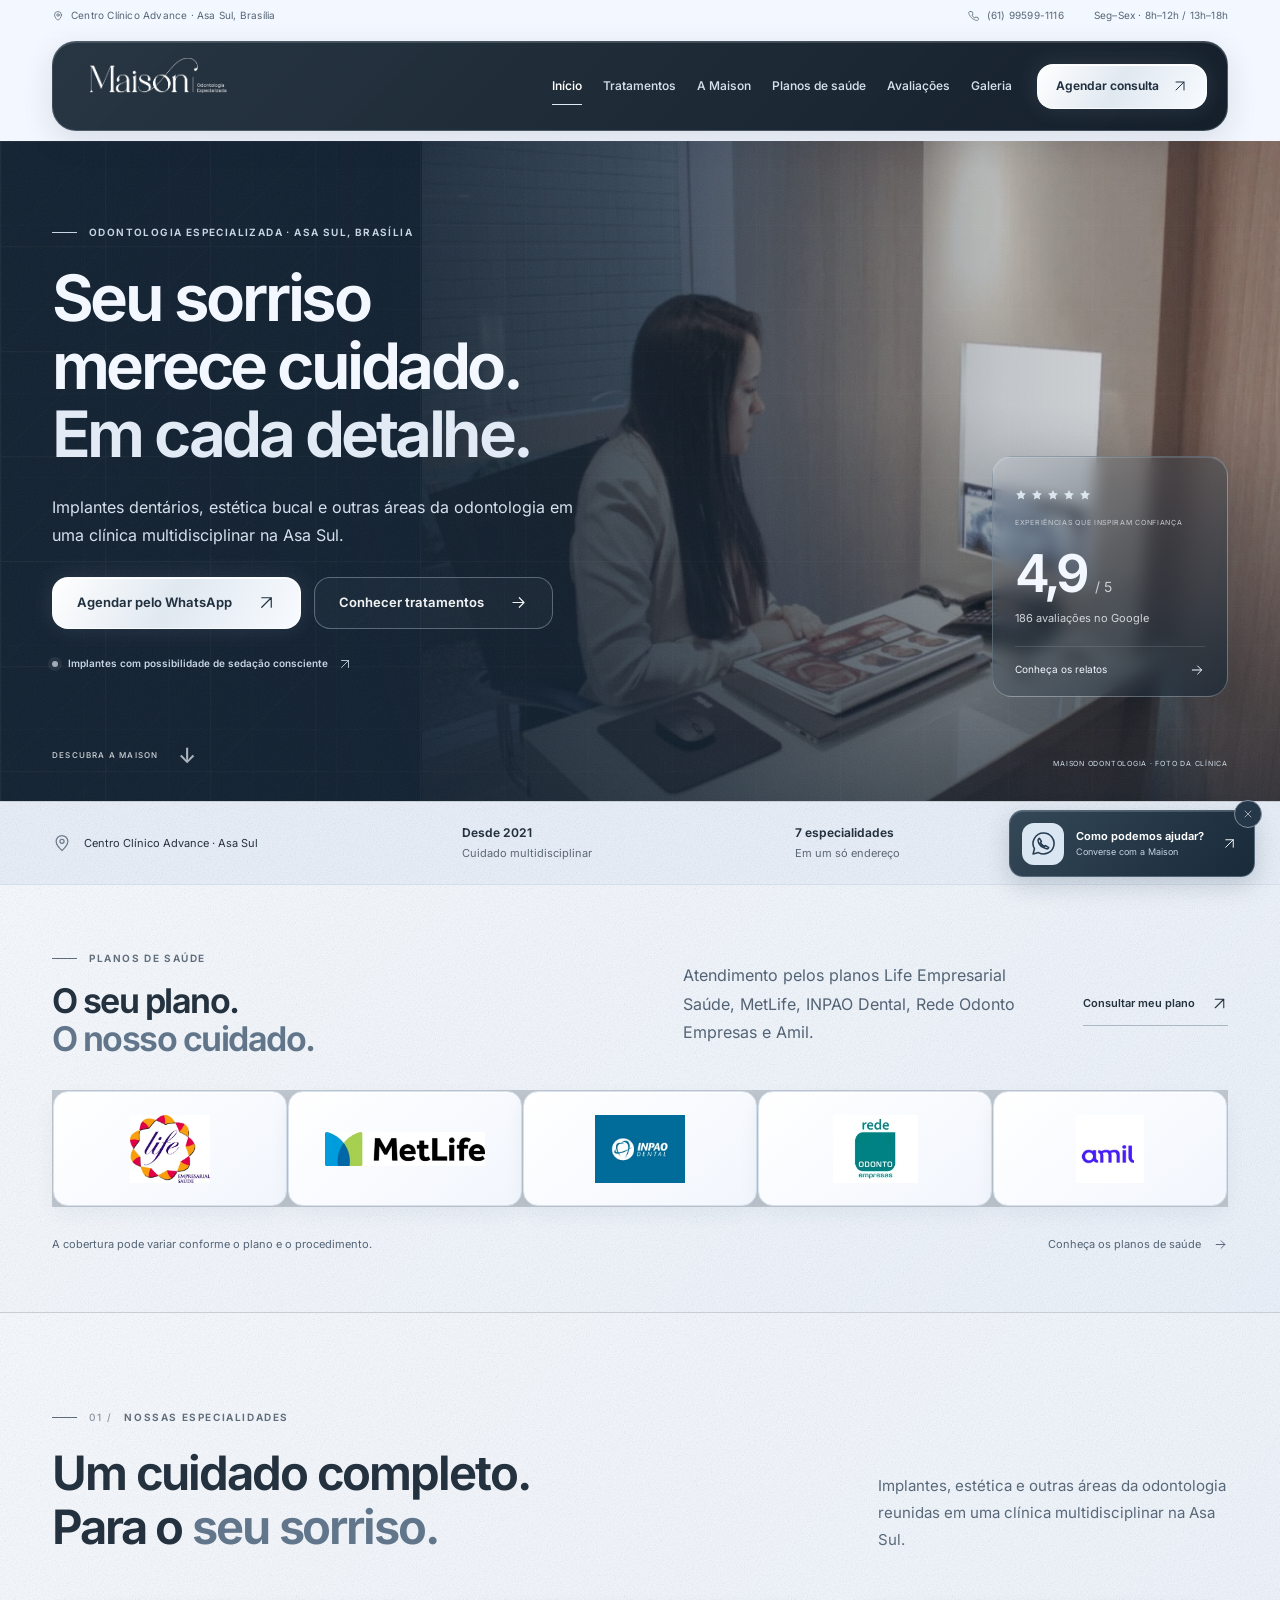
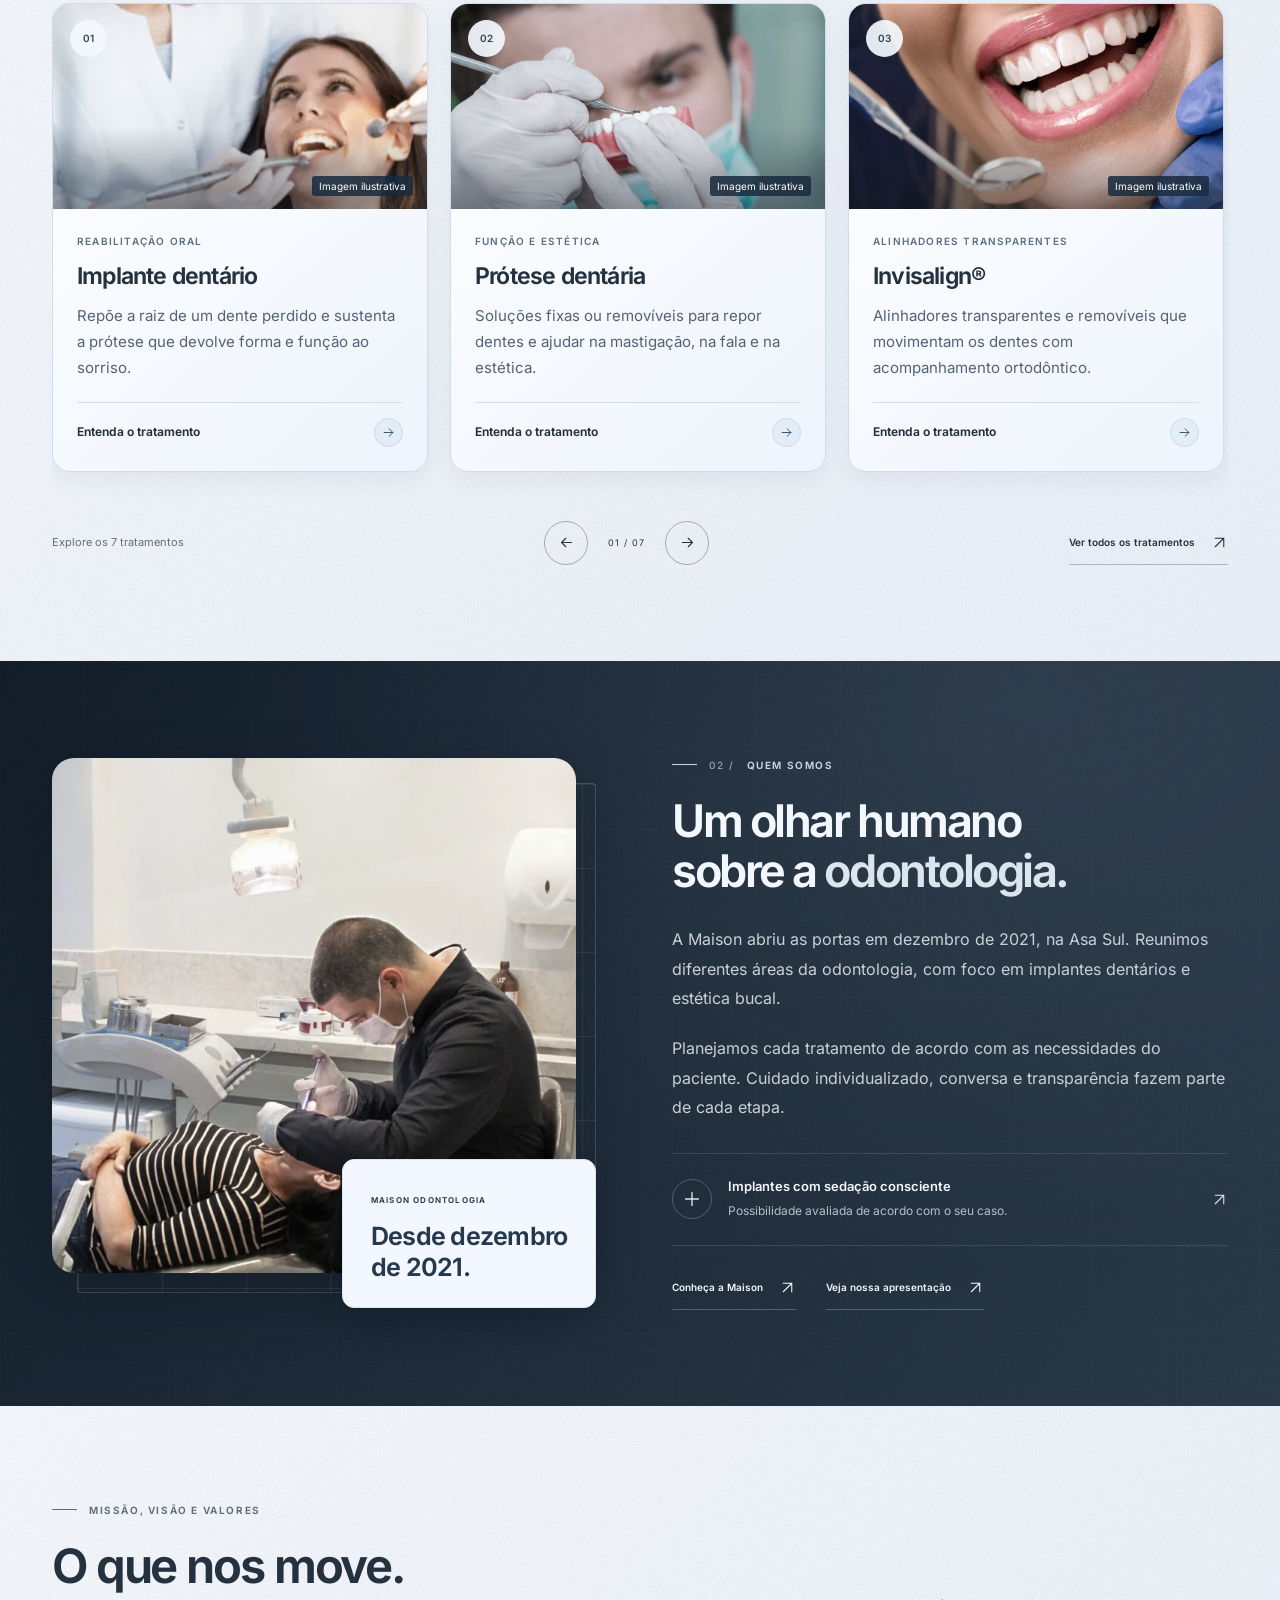
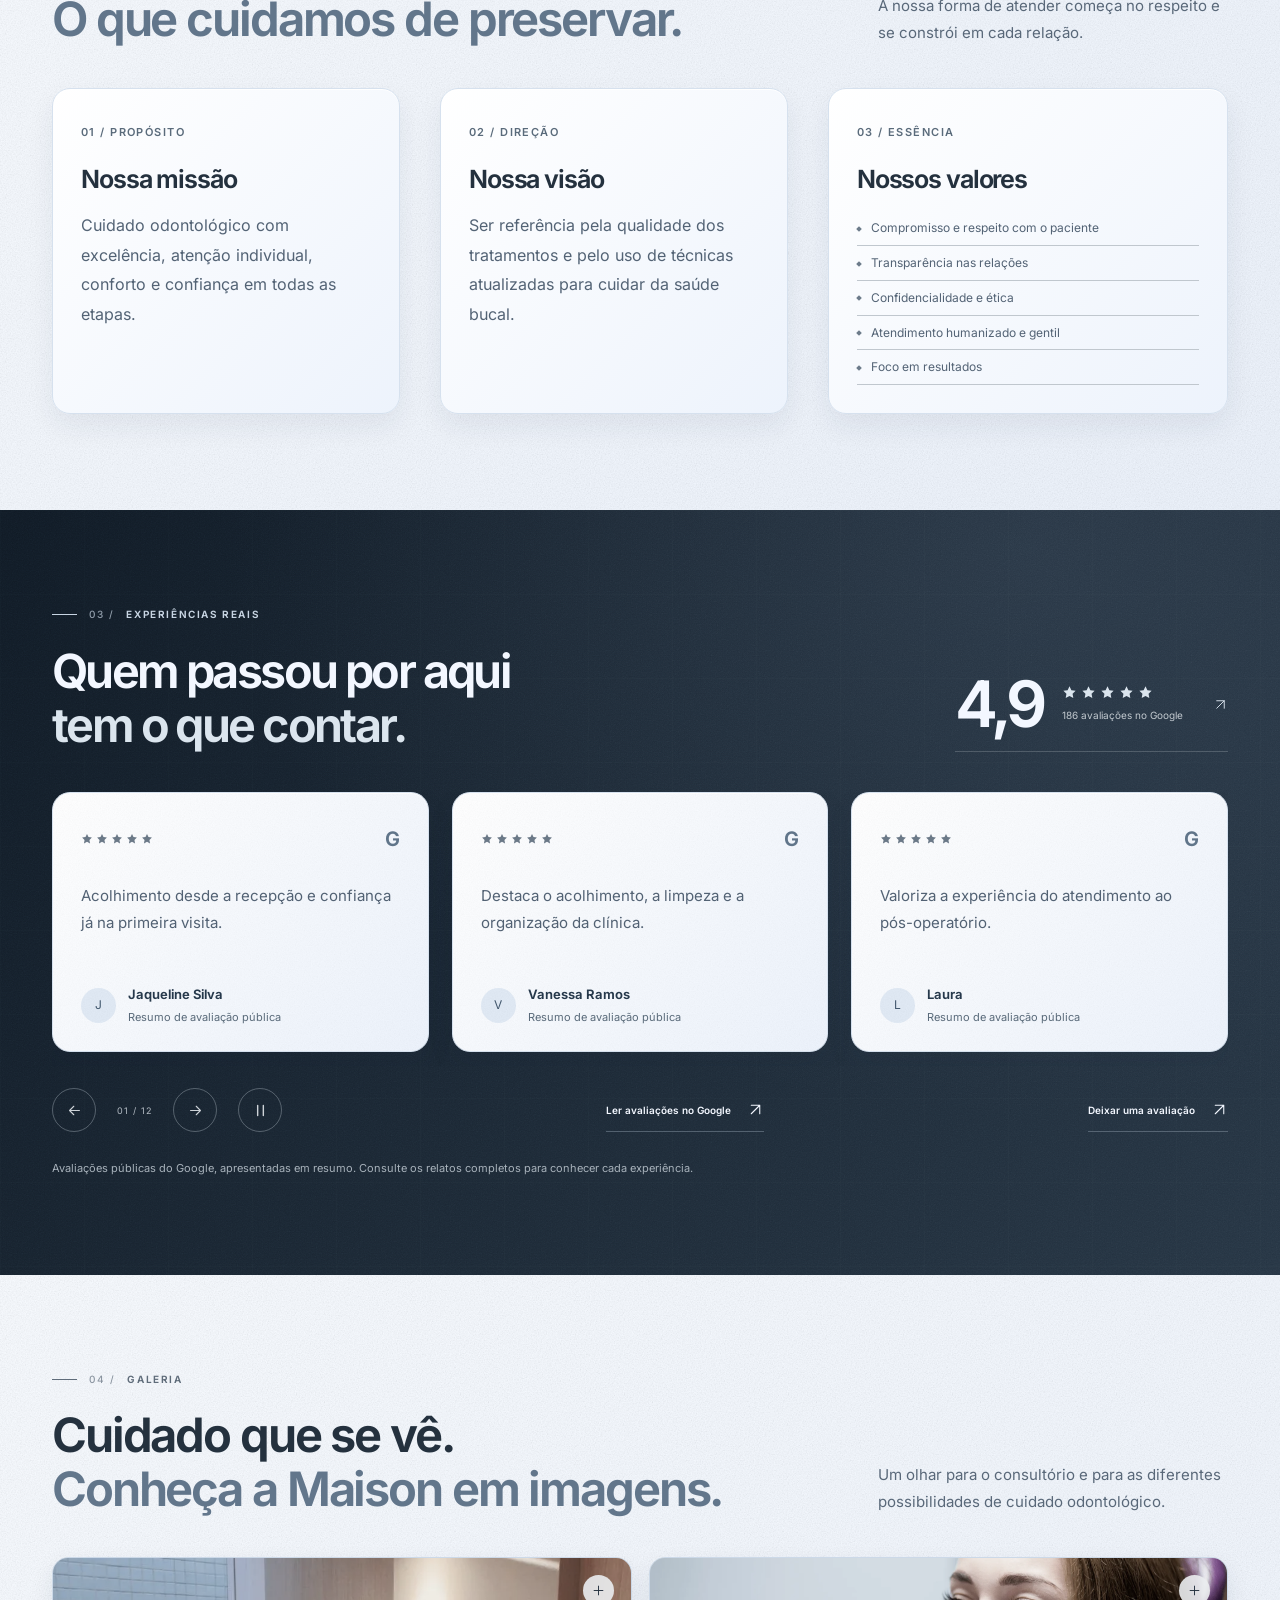
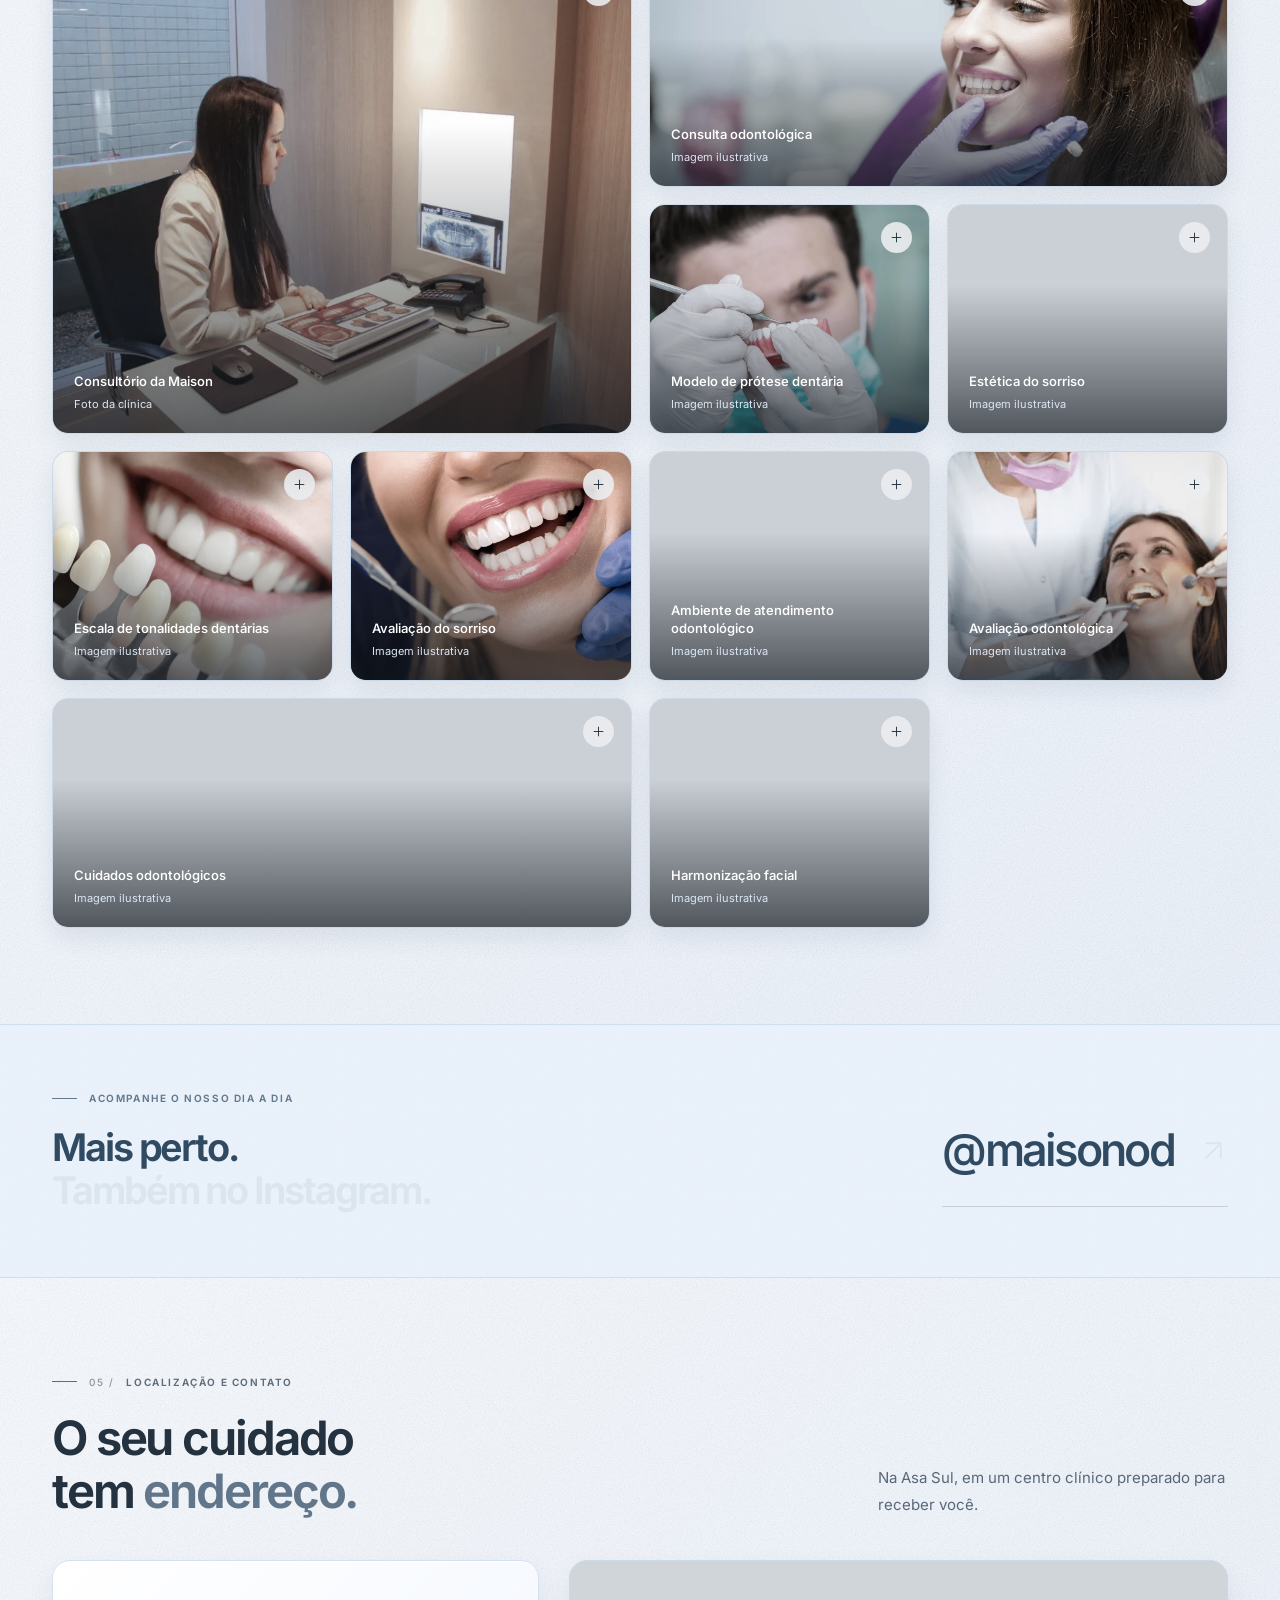
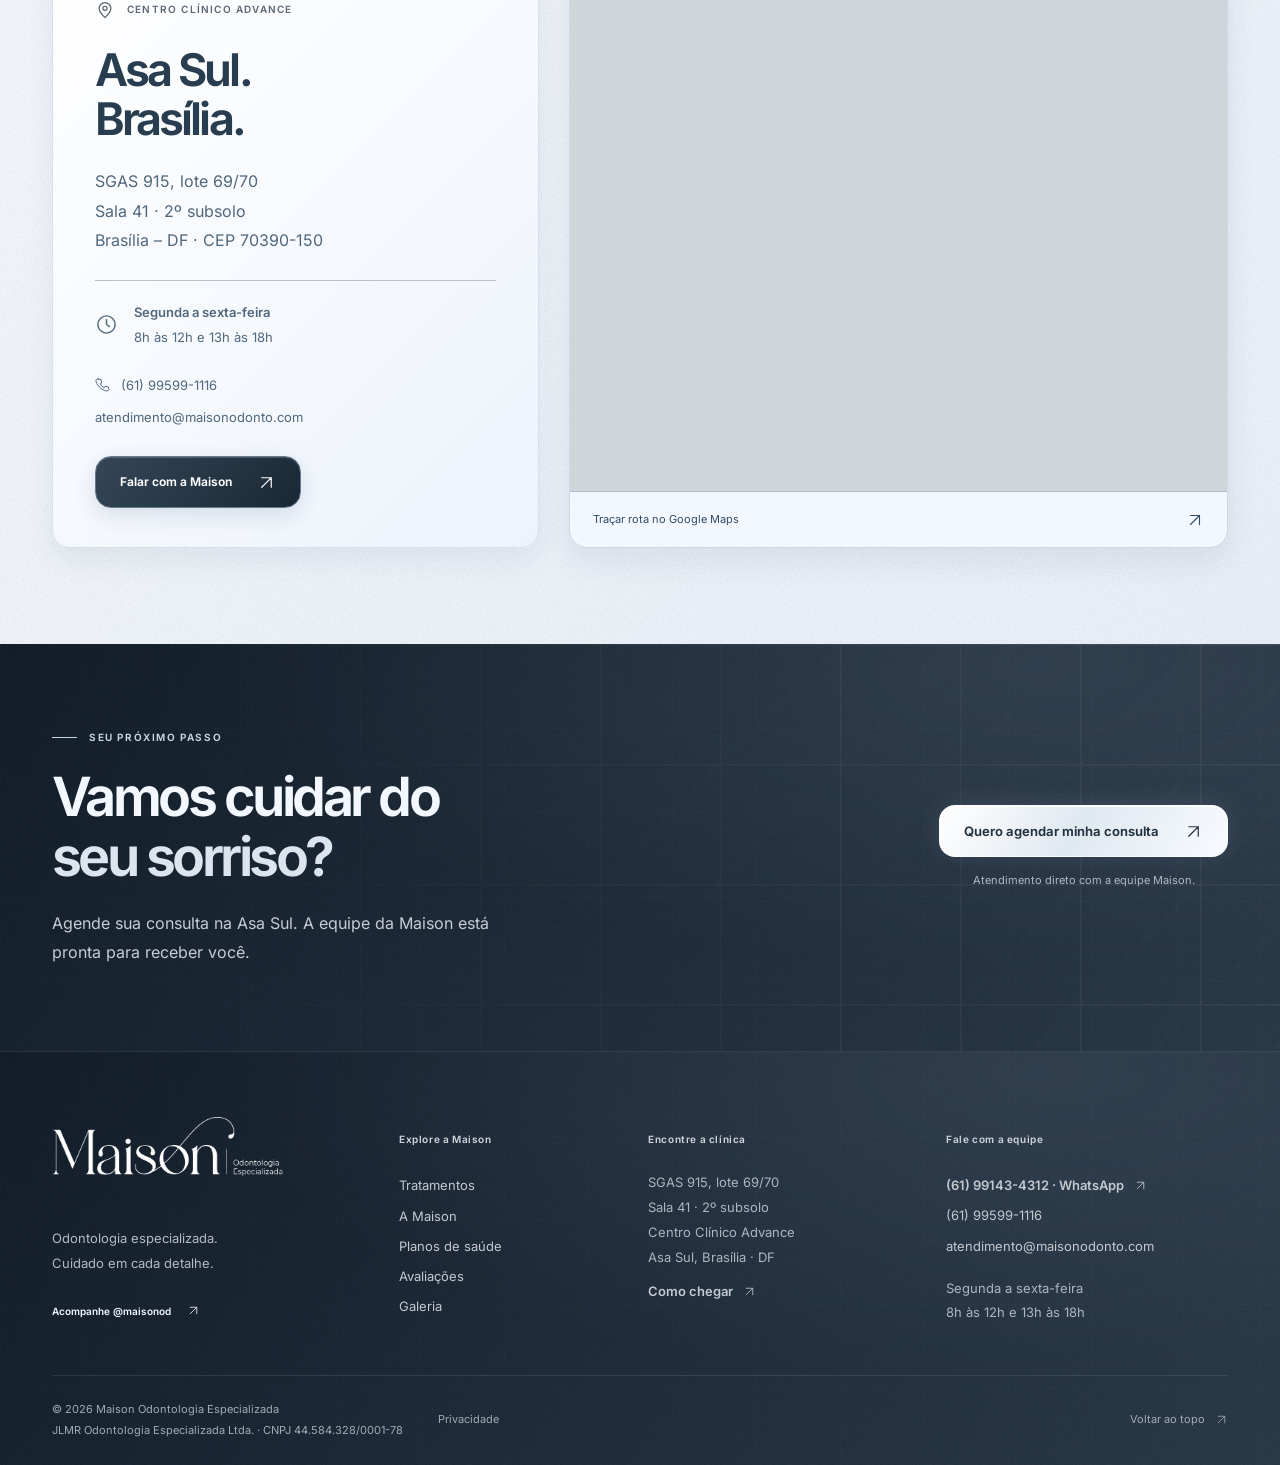
==== commit 13e8617a: "Refine Maison design with cool whites, silver buttons and compact mobile services" ====
--- a/index.html
+++ b/index.html
@@ -1,4 +1,4 @@
-<!doctype html><html lang="pt-BR"><head><meta charset="utf-8"><meta name="viewport" content="width=device-width,initial-scale=1,viewport-fit=cover"><meta name="theme-color" content="#082e28"><title>Maison Odontologia Especializada | Asa Sul, Brasília</title><meta name="description" content="Clínica odontológica na Asa Sul. Sete tratamentos, cinco planos de saúde, implantes com possibilidade de sedação consciente e WhatsApp direto."><meta name="robots" content="noindex,nofollow"><link rel="canonical" href="https://cornflowerblue-reindeer-259674.hostingersite.com/"><meta property="og:type" content="website"><meta property="og:locale" content="pt_BR"><meta property="og:site_name" content="Maison Odontologia Especializada"><meta property="og:title" content="Maison Odontologia Especializada | Asa Sul, Brasília"><meta property="og:description" content="Clínica odontológica na Asa Sul. Sete tratamentos, cinco planos de saúde, implantes com possibilidade de sedação consciente e WhatsApp direto."><meta property="og:url" content="https://cornflowerblue-reindeer-259674.hostingersite.com/"><meta property="og:image" content="https://cornflowerblue-reindeer-259674.hostingersite.com/assets/img/og-maison.jpg"><meta name="twitter:card" content="summary_large_image"><link rel="icon" type="image/svg+xml" href="assets/img/favicon.svg"><link rel="preload" href="assets/fonts/inter-variable.woff2" as="font" type="font/woff2" crossorigin><link rel="stylesheet" href="assets/css/maison.css?v=maison-v5-2"><script type="application/ld+json">{"@context": "https://schema.org", "@graph": [{"@type": "Dentist", "@id": "https://cornflowerblue-reindeer-259674.hostingersite.com/#maison", "name": "Maison Odontologia Especializada", "legalName": "JLMR Odontologia Especializada Ltda.", "taxID": "44.584.328/0001-78", "url": "https://cornflowerblue-reindeer-259674.hostingersite.com/", "telephone": "+55 61 99599-1116", "email": "atendimento@maisonodonto.com", "image": "https://cornflowerblue-reindeer-259674.hostingersite.com/assets/img/clinica.webp", "address": {"@type": "PostalAddress", "streetAddress": "SGAS 915, lote 69/70, sala 41, 2º subsolo, Centro Clínico Advance", "addressLocality": "Brasília", "addressRegion": "DF", "postalCode": "70390-150", "addressCountry": "BR"}, "openingHoursSpecification": [{"@type": "OpeningHoursSpecification", "dayOfWeek": ["Monday", "Tuesday", "Wednesday", "Thursday", "Friday"], "opens": "08:00", "closes": "12:00"}, {"@type": "OpeningHoursSpecification", "dayOfWeek": ["Monday", "Tuesday", "Wednesday", "Thursday", "Friday"], "opens": "13:00", "closes": "18:00"}], "sameAs": ["https://www.instagram.com/maisonod/"]}]}</script><style>#opening{opacity:0;visibility:hidden;pointer-events:none;animation:maison-opening-exit 2.3s both}#opening.is-hidden{animation:none;opacity:0;visibility:hidden;pointer-events:none}#conteudo:target~#opening{display:none}@keyframes maison-opening-exit{0%,72%{opacity:1;visibility:visible;pointer-events:auto}100%{opacity:0;visibility:hidden;pointer-events:none}}@media(prefers-reduced-motion:reduce){#opening{display:none;animation:none}}</style></head><body id="topo" class="home-page"><a class="skip-link" href="#conteudo">Pular para o conteúdo</a><div class="topbar"><div class="container"><span><svg class="icon " viewBox="0 0 24 24" fill="none" aria-hidden="true"><path d="M19 10c0 5-7 11-7 11S5 15 5 10a7 7 0 1 1 14 0Z"/><circle cx="12" cy="10" r="2.5"/></svg> Centro Clínico Advance · Asa Sul, Brasília</span><a href="tel:+5561995991116"><svg class="icon " viewBox="0 0 24 24" fill="none" aria-hidden="true"><path d="m5 3 4 1 1 5-2 1c1 3 3 5 6 6l1-2 5 1 1 4c-1 3-6 2-9 0-4-2-7-5-9-9-2-3-3-8 2-7Z"/></svg> (61) 99599-1116</a><span class="topbar-hours">Seg–Sex · 8h–12h / 13h–18h</span></div></div>
+<!doctype html><html lang="pt-BR"><head><meta charset="utf-8"><meta name="viewport" content="width=device-width,initial-scale=1,viewport-fit=cover"><meta name="theme-color" content="#082e28"><title>Maison Odontologia Especializada | Asa Sul, Brasília</title><meta name="description" content="Clínica odontológica na Asa Sul. Sete tratamentos, cinco planos de saúde, implantes com possibilidade de sedação consciente e WhatsApp direto."><meta name="robots" content="noindex,nofollow"><link rel="canonical" href="https://cornflowerblue-reindeer-259674.hostingersite.com/"><meta property="og:type" content="website"><meta property="og:locale" content="pt_BR"><meta property="og:site_name" content="Maison Odontologia Especializada"><meta property="og:title" content="Maison Odontologia Especializada | Asa Sul, Brasília"><meta property="og:description" content="Clínica odontológica na Asa Sul. Sete tratamentos, cinco planos de saúde, implantes com possibilidade de sedação consciente e WhatsApp direto."><meta property="og:url" content="https://cornflowerblue-reindeer-259674.hostingersite.com/"><meta property="og:image" content="https://cornflowerblue-reindeer-259674.hostingersite.com/assets/img/og-maison.jpg"><meta name="twitter:card" content="summary_large_image"><link rel="icon" type="image/svg+xml" href="assets/img/favicon.svg"><link rel="preload" href="assets/fonts/inter-variable.woff2" as="font" type="font/woff2" crossorigin><link rel="stylesheet" href="assets/css/maison.css?v=maison-v6-1"><script type="application/ld+json">{"@context": "https://schema.org", "@graph": [{"@type": "Dentist", "@id": "https://cornflowerblue-reindeer-259674.hostingersite.com/#maison", "name": "Maison Odontologia Especializada", "legalName": "JLMR Odontologia Especializada Ltda.", "taxID": "44.584.328/0001-78", "url": "https://cornflowerblue-reindeer-259674.hostingersite.com/", "telephone": "+55 61 99599-1116", "email": "atendimento@maisonodonto.com", "image": "https://cornflowerblue-reindeer-259674.hostingersite.com/assets/img/clinica.webp", "address": {"@type": "PostalAddress", "streetAddress": "SGAS 915, lote 69/70, sala 41, 2º subsolo, Centro Clínico Advance", "addressLocality": "Brasília", "addressRegion": "DF", "postalCode": "70390-150", "addressCountry": "BR"}, "openingHoursSpecification": [{"@type": "OpeningHoursSpecification", "dayOfWeek": ["Monday", "Tuesday", "Wednesday", "Thursday", "Friday"], "opens": "08:00", "closes": "12:00"}, {"@type": "OpeningHoursSpecification", "dayOfWeek": ["Monday", "Tuesday", "Wednesday", "Thursday", "Friday"], "opens": "13:00", "closes": "18:00"}], "sameAs": ["https://www.instagram.com/maisonod/"]}]}</script><style>#opening{opacity:0;visibility:hidden;pointer-events:none;animation:maison-opening-exit 2.3s both}#opening.is-hidden{animation:none;opacity:0;visibility:hidden;pointer-events:none}#conteudo:target~#opening{display:none}@keyframes maison-opening-exit{0%,72%{opacity:1;visibility:visible;pointer-events:auto}100%{opacity:0;visibility:hidden;pointer-events:none}}@media(prefers-reduced-motion:reduce){#opening{display:none;animation:none}}</style></head><body id="topo" class="home-page"><a class="skip-link" href="#conteudo">Pular para o conteúdo</a><div class="topbar"><div class="container"><span><svg class="icon " viewBox="0 0 24 24" fill="none" aria-hidden="true"><path d="M19 10c0 5-7 11-7 11S5 15 5 10a7 7 0 1 1 14 0Z"/><circle cx="12" cy="10" r="2.5"/></svg> Centro Clínico Advance · Asa Sul, Brasília</span><a href="tel:+5561995991116"><svg class="icon " viewBox="0 0 24 24" fill="none" aria-hidden="true"><path d="m5 3 4 1 1 5-2 1c1 3 3 5 6 6l1-2 5 1 1 4c-1 3-6 2-9 0-4-2-7-5-9-9-2-3-3-8 2-7Z"/></svg> (61) 99599-1116</a><span class="topbar-hours">Seg–Sex · 8h–12h / 13h–18h</span></div></div>
 <header class="site-header"><div class="scroll-progress" aria-hidden="true"></div><div class="container header-inner"><a href="index.html" class="brand" aria-label="Maison Odontologia — início"><img src="assets/img/logo.webp" width="650" height="255" alt="Maison Odontologia Especializada"></a><nav class="desktop-nav" aria-label="Menu principal"><a href="index.html" aria-current="page">Início</a><a href="especialidades.html">Tratamentos</a><a href="a-maison.html">A Maison</a><a href="convenios.html">Planos de saúde</a><a href="index.html#avaliacoes">Avaliações</a><a href="index.html#galeria">Galeria</a></nav><a class="btn btn-gold header-cta" href="https://wa.me/5561991434312?text=Ol%C3%A1%2C%20Maison%21%20Gostaria%20de%20agendar%20uma%20consulta." target="_blank" rel="noopener noreferrer"><span class="desktop-label">Agendar consulta</span><span class="mobile-label">Agendar</span><svg class="icon " viewBox="0 0 24 24" fill="none" aria-hidden="true"><path d="M6 18 18 6M6 6h12v12"/></svg></a><details class="mobile-menu"><summary aria-label="Abrir ou fechar menu"><span></span><span></span><span></span></summary><div class="mobile-panel"><span class="eyebrow"><i></i>MAISON · ODONTOLOGIA ESPECIALIZADA</span><nav aria-label="Menu do celular"><a href="index.html" aria-current="page">Início</a><a href="especialidades.html">Tratamentos</a><a href="a-maison.html">A Maison</a><a href="convenios.html">Planos de saúde</a><a href="index.html#avaliacoes">Avaliações</a><a href="index.html#galeria">Galeria</a><a href="contato.html">Como chegar e contato</a></nav><a class="btn btn-gold " href="https://wa.me/5561991434312?text=Ol%C3%A1%2C%20Maison%21%20Gostaria%20de%20agendar%20uma%20consulta." target="_blank" rel="noopener noreferrer">Agendar pelo WhatsApp<svg class="icon " viewBox="0 0 24 24" fill="none" aria-hidden="true"><path d="M6 18 18 6M6 6h12v12"/></svg></a><a class="mobile-instagram" href="https://www.instagram.com/maisonod/" target="_blank" rel="noopener noreferrer">Instagram · @maisonod<svg class="icon " viewBox="0 0 24 24" fill="none" aria-hidden="true"><path d="M6 18 18 6M6 6h12v12"/></svg></a><p>SGAS 915 · Centro Clínico Advance<br>Sala 41 · 2º subsolo · Asa Sul</p></div></details></div></header><main id="conteudo" tabindex="-1"><section class="hero forest" id="inicio"><div class="hero-image"><img class="" src="assets/img/clinica.webp" alt="Ambiente de consulta da Maison Odontologia na Asa Sul" width="1024" height="683" loading="eager" fetchpriority="high" decoding="async"></div><div class="hero-shade"></div><div class="hero-lines" aria-hidden="true"></div><div class="container hero-content"><div class="hero-copy"><span class="eyebrow"><i></i>ODONTOLOGIA ESPECIALIZADA · ASA SUL, BRASÍLIA</span><h1>Seu sorriso<br>merece cuidado.<br><em>Em cada detalhe.</em></h1><p>Implantes dentários, estética bucal e outras áreas da odontologia em uma clínica multidisciplinar na Asa Sul.</p><div class="hero-actions"><a class="btn btn-gold " href="https://wa.me/5561991434312?text=Ol%C3%A1%2C%20Maison%21%20Gostaria%20de%20agendar%20uma%20consulta." target="_blank" rel="noopener noreferrer">Agendar pelo WhatsApp<svg class="icon " viewBox="0 0 24 24" fill="none" aria-hidden="true"><path d="M6 18 18 6M6 6h12v12"/></svg></a><a class="btn btn-ghost" href="#tratamentos">Conhecer tratamentos <svg class="icon " viewBox="0 0 24 24" fill="none" aria-hidden="true"><path d="M5 12h14m-6-6 6 6-6 6"/></svg></a></div><a class="hero-sedation" href="implantes-dentarios.html"><span></span>Implantes com possibilidade de sedação consciente <svg class="icon " viewBox="0 0 24 24" fill="none" aria-hidden="true"><path d="M6 18 18 6M6 6h12v12"/></svg></a></div><a class="hero-proof" href="#avaliacoes"><div><span class="stars" aria-label="5 estrelas"><svg class="icon " viewBox="0 0 24 24" fill="none" aria-hidden="true"><path d="m12 2 3 6.2 6.8 1-4.9 4.8 1.2 6.8L12 17.6l-6.1 3.2 1.2-6.8-4.9-4.8 6.8-1L12 2Z"/></svg><svg class="icon " viewBox="0 0 24 24" fill="none" aria-hidden="true"><path d="m12 2 3 6.2 6.8 1-4.9 4.8 1.2 6.8L12 17.6l-6.1 3.2 1.2-6.8-4.9-4.8 6.8-1L12 2Z"/></svg><svg class="icon " viewBox="0 0 24 24" fill="none" aria-hidden="true"><path d="m12 2 3 6.2 6.8 1-4.9 4.8 1.2 6.8L12 17.6l-6.1 3.2 1.2-6.8-4.9-4.8 6.8-1L12 2Z"/></svg><svg class="icon " viewBox="0 0 24 24" fill="none" aria-hidden="true"><path d="m12 2 3 6.2 6.8 1-4.9 4.8 1.2 6.8L12 17.6l-6.1 3.2 1.2-6.8-4.9-4.8 6.8-1L12 2Z"/></svg><svg class="icon " viewBox="0 0 24 24" fill="none" aria-hidden="true"><path d="m12 2 3 6.2 6.8 1-4.9 4.8 1.2 6.8L12 17.6l-6.1 3.2 1.2-6.8-4.9-4.8 6.8-1L12 2Z"/></svg></span><span>EXPERIÊNCIAS QUE INSPIRAM CONFIANÇA</span></div><strong>4,9 <small>/ 5</small></strong><p>186 avaliações no Google</p><span class="hero-proof-link">Conheça os relatos <svg class="icon " viewBox="0 0 24 24" fill="none" aria-hidden="true"><path d="M5 12h14m-6-6 6 6-6 6"/></svg></span></a><a class="hero-discover" href="#planos">DESCUBRA A MAISON <span>↓</span></a><span class="hero-photo-label">MAISON ODONTOLOGIA · FOTO DA CLÍNICA</span></div></section>
-<div class="credibility-strip paper"><div class="container"><span><svg class="icon " viewBox="0 0 24 24" fill="none" aria-hidden="true"><path d="M19 10c0 5-7 11-7 11S5 15 5 10a7 7 0 1 1 14 0Z"/><circle cx="12" cy="10" r="2.5"/></svg>Centro Clínico Advance · Asa Sul</span><span><b>Desde 2021</b> Cuidado multidisciplinar</span><span><b>7 especialidades</b> Em um só endereço</span><a href="contato.html">Conheça a clínica <svg class="icon " viewBox="0 0 24 24" fill="none" aria-hidden="true"><path d="M6 18 18 6M6 6h12v12"/></svg></a></div></div><section class="plans-section paper" id="planos"><div class="container"><div class="plans-heading"><div><span class="eyebrow"><i></i>PLANOS DE SAÚDE</span><h2>O seu plano.<br><em>O nosso cuidado.</em></h2></div><div><p>Atendimento pelos planos Life Empresarial Saúde, MetLife, INPAO Dental, Rede Odonto Empresas e Amil.</p><a class="text-link" href="https://wa.me/5561991434312?text=Ol%C3%A1%2C%20Maison%21%20Gostaria%20de%20consultar%20o%20atendimento%20pelo%20meu%20plano%20de%20sa%C3%BAde." target="_blank" rel="noopener noreferrer">Consultar meu plano<svg class="icon " viewBox="0 0 24 24" fill="none" aria-hidden="true"><path d="M6 18 18 6M6 6h12v12"/></svg></a></div></div><div class="plan-grid" aria-label="Planos de saúde atendidos"><div class="plan-logo" data-reveal><img src="assets/img/plan-life.webp" alt="Life Empresarial Saúde" width="240" height="200" loading="lazy" decoding="async"></div><div class="plan-logo" data-reveal><img src="assets/img/plan-metlife.webp" alt="MetLife" width="300" height="64" loading="lazy" decoding="async"></div><div class="plan-logo" data-reveal><img src="assets/img/plan-inpao.webp" alt="INPAO Dental" width="240" height="200" loading="lazy" decoding="async"></div><div class="plan-logo" data-reveal><img src="assets/img/plan-odontoempresas.webp" alt="Rede Odonto Empresas" width="240" height="200" loading="lazy" decoding="async"></div><div class="plan-logo" data-reveal><img src="assets/img/plan-amil.webp" alt="Amil" width="240" height="200" loading="lazy" decoding="async"></div></div><div class="plans-bottom"><span>A cobertura pode variar conforme o plano e o procedimento.</span><a href="convenios.html">Conheça os planos de saúde <svg class="icon " viewBox="0 0 24 24" fill="none" aria-hidden="true"><path d="M5 12h14m-6-6 6 6-6 6"/></svg></a></div></div></section><section class="section treatments paper" id="tratamentos"><div class="container"><div class="section-heading"><div><span class="eyebrow"><i></i><b>01 /</b> NOSSAS ESPECIALIDADES</span><h2>Um cuidado completo.<br>Para o <em>seu sorriso.</em></h2></div><p>Implantes, estética e outras áreas da odontologia reunidas em uma clínica multidisciplinar na Asa Sul.</p></div><div class="services-rail" data-carousel="services" aria-label="Sete tratamentos da Maison"><article class="service-card" id="implantes"><a href="implantes-dentarios.html"><div class="service-image"><img class="" src="assets/img/tratamento-implantes.webp" alt="Imagem ilustrativa de implante dentário" width="300" height="300" loading="lazy" decoding="async"><span class="service-number">01</span><span class="service-photo-note">Imagem ilustrativa</span></div><div class="service-card-content"><span class="micro-label">Reabilitação oral</span><h3>Implante dentário</h3><p>Reposição de dentes, com planejamento individual e possibilidade de sedação consciente.</p><span class="card-link">Conhecer tratamento <span><svg class="icon " viewBox="0 0 24 24" fill="none" aria-hidden="true"><path d="M5 12h14m-6-6 6 6-6 6"/></svg></span></span></div></a></article><article class="service-card" id="proteses"><a href="proteses-dentarias.html"><div class="service-image"><img class="" src="assets/img/tratamento-protese.webp" alt="Imagem ilustrativa de prótese dentária" width="1024" height="1024" loading="lazy" decoding="async"><span class="service-number">02</span><span class="service-photo-note">Imagem ilustrativa</span></div><div class="service-card-content"><span class="micro-label">Função e estética</span><h3>Prótese dentária</h3><p>Alternativas para repor dentes e recuperar funções como a mastigação.</p><span class="card-link">Conhecer tratamento <span><svg class="icon " viewBox="0 0 24 24" fill="none" aria-hidden="true"><path d="M5 12h14m-6-6 6 6-6 6"/></svg></span></span></div></a></article><article class="service-card" id="invisalign"><a href="invisalign.html"><div class="service-image"><img class="" src="assets/img/tratamento-invisalign.webp" alt="Imagem ilustrativa de invisalign®" width="1024" height="1024" loading="lazy" decoding="async"><span class="service-number">03</span><span class="service-photo-note">Imagem ilustrativa</span></div><div class="service-card-content"><span class="micro-label">Alinhadores transparentes</span><h3>Invisalign®</h3><p>Alinhadores transparentes e removíveis, com avaliação ortodôntica.</p><span class="card-link">Conhecer tratamento <span><svg class="icon " viewBox="0 0 24 24" fill="none" aria-hidden="true"><path d="M5 12h14m-6-6 6 6-6 6"/></svg></span></span></div></a></article><article class="service-card" id="lentes"><a href="lentes-de-contato-dental.html"><div class="service-image"><img class="" src="assets/img/tratamento-lentes.webp" alt="Imagem ilustrativa de lentes de contato dentais" width="1024" height="1024" loading="lazy" decoding="async"><span class="service-number">04</span><span class="service-photo-note">Imagem ilustrativa</span></div><div class="service-card-content"><span class="micro-label">Estética dental</span><h3>Lentes de contato dentais</h3><p>Planejamento estético para avaliar mudanças na forma, na cor e nas proporções dos dentes.</p><span class="card-link">Conhecer tratamento <span><svg class="icon " viewBox="0 0 24 24" fill="none" aria-hidden="true"><path d="M5 12h14m-6-6 6 6-6 6"/></svg></span></span></div></a></article><article class="service-card" id="cirurgia"><a href="cirurgia-dentaria.html"><div class="service-image"><img class="" src="assets/img/tratamento-cirurgia.webp" alt="Imagem ilustrativa de cirurgia dentária" width="1024" height="683" loading="lazy" decoding="async"><span class="service-number">05</span><span class="service-photo-note">Imagem ilustrativa</span></div><div class="service-card-content"><span class="micro-label">Cuidado cirúrgico</span><h3>Cirurgia dentária</h3><p>Avaliação e planejamento de intervenções nos dentes e nas gengivas.</p><span class="card-link">Conhecer tratamento <span><svg class="icon " viewBox="0 0 24 24" fill="none" aria-hidden="true"><path d="M5 12h14m-6-6 6 6-6 6"/></svg></span></span></div></a></article><article class="service-card" id="clareamento"><a href="clareamento-dental.html"><div class="service-image"><img class="" src="assets/img/tratamento-clareamento.webp" alt="Imagem ilustrativa de clareamento dentário" width="1024" height="1024" loading="lazy" decoding="async"><span class="service-number">06</span><span class="service-photo-note">Imagem ilustrativa</span></div><div class="service-card-content"><span class="micro-label">Estética do sorriso</span><h3>Clareamento dentário</h3><p>Orientação profissional para avaliar a tonalidade dos dentes.</p><span class="card-link">Conhecer tratamento <span><svg class="icon " viewBox="0 0 24 24" fill="none" aria-hidden="true"><path d="M5 12h14m-6-6 6 6-6 6"/></svg></span></span></div></a></article><article class="service-card" id="harmonizacao"><a href="harmonizacao-orofacial.html"><div class="service-image"><img class="" src="assets/img/tratamento-harmonizacao.webp" alt="Imagem ilustrativa de harmonização facial" width="1024" height="1024" loading="lazy" decoding="async"><span class="service-number">07</span><span class="service-photo-note">Imagem ilustrativa</span></div><div class="service-card-content"><span class="micro-label">Harmonia facial</span><h3>Harmonização facial</h3><p>Avaliação das proporções faciais e dos seus objetivos.</p><span class="card-link">Conhecer tratamento <span><svg class="icon " viewBox="0 0 24 24" fill="none" aria-hidden="true"><path d="M5 12h14m-6-6 6 6-6 6"/></svg></span></span></div></a></article></div><div class="carousel-bottom"><span>Explore os 7 tratamentos <span class="mobile-hint">· Deslize para conhecer</span></span><div class="carousel-controls"><button type="button" data-prev="services" aria-label="Tratamento anterior"><svg class="icon reverse" viewBox="0 0 24 24" fill="none" aria-hidden="true"><path d="M5 12h14m-6-6 6 6-6 6"/></svg></button><span data-status="services">01 / 07</span><button type="button" data-next="services" aria-label="Próximo tratamento"><svg class="icon " viewBox="0 0 24 24" fill="none" aria-hidden="true"><path d="M5 12h14m-6-6 6 6-6 6"/></svg></button></div><a class="text-link" href="especialidades.html">Ver todos os tratamentos <svg class="icon " viewBox="0 0 24 24" fill="none" aria-hidden="true"><path d="M6 18 18 6M6 6h12v12"/></svg></a></div></div></section><section class="section about-section forest" id="sobre"><div class="container about-grid"><div class="about-visual" data-reveal><img class="about-main-photo" src="assets/img/atendimento-1024.webp" alt="Atendimento odontológico na Maison" width="1024" height="686" loading="lazy" decoding="async"><div class="about-photo-tag"><span>MAISON ODONTOLOGIA</span><b>Desde dezembro<br>de 2021.</b></div></div><div class="about-copy" data-reveal><span class="eyebrow"><i></i><b>02 /</b> QUEM SOMOS</span><h2>Um olhar humano<br>sobre a <em>odontologia.</em></h2><p>A Maison abriu as portas em dezembro de 2021, na Asa Sul. Reunimos diferentes áreas da odontologia, com foco em implantes dentários e estética bucal.</p><p>Planejamos cada tratamento de acordo com as necessidades do paciente. Cuidado individualizado, conversa e transparência fazem parte de cada etapa.</p><a class="sedation-link" href="implantes-dentarios.html"><span><svg class="icon " viewBox="0 0 24 24" fill="none" aria-hidden="true"><path d="M12 5v14M5 12h14"/></svg></span><div><b>Implantes com sedação consciente</b><small>Possibilidade avaliada de acordo com o seu caso.</small></div><svg class="icon " viewBox="0 0 24 24" fill="none" aria-hidden="true"><path d="M6 18 18 6M6 6h12v12"/></svg></a><div class="about-actions"><a class="text-link" href="a-maison.html">Conheça a Maison <svg class="icon " viewBox="0 0 24 24" fill="none" aria-hidden="true"><path d="M6 18 18 6M6 6h12v12"/></svg></a><a class="text-link" href="https://www.instagram.com/maisonod/p/DBZYqyhp9SQ/" target="_blank" rel="noopener noreferrer">Veja nossa apresentação<svg class="icon " viewBox="0 0 24 24" fill="none" aria-hidden="true"><path d="M6 18 18 6M6 6h12v12"/></svg></a></div></div></div></section><section class="section purpose paper"><div class="container"><div class="section-heading"><div><span class="eyebrow"><i></i>MISSÃO, VISÃO E VALORES</span><h2>O que nos move.<br><em>O que cuidamos de preservar.</em></h2></div><p>A nossa forma de atender começa no respeito e se constrói em cada relação.</p></div><div class="purpose-grid"><article data-reveal><span class="purpose-num">01 / PROPÓSITO</span><h3>Nossa missão</h3><p>Cuidado odontológico com excelência, atenção individual, conforto e confiança em todas as etapas.</p></article><article data-reveal><span class="purpose-num">02 / DIREÇÃO</span><h3>Nossa visão</h3><p>Ser referência pela qualidade dos tratamentos e pelo uso de técnicas atualizadas para cuidar da saúde bucal.</p></article><article class="purpose-values" data-reveal><span class="purpose-num">03 / ESSÊNCIA</span><h3>Nossos valores</h3><ul><li>Compromisso e respeito com o paciente</li><li>Transparência nas relações</li><li>Confidencialidade e ética</li><li>Atendimento humanizado e gentil</li><li>Foco em resultados</li></ul></article></div></div></section><section class="section reviews-section forest" id="avaliacoes"><div class="container"><div class="reviews-heading"><div data-reveal><span class="eyebrow"><i></i><b>03 /</b> EXPERIÊNCIAS REAIS</span><h2>Quem passou por aqui<br><em>tem o que contar.</em></h2></div><a href="https://search.google.com/local/reviews?ludocid=7965416693532771631" target="_blank" rel="noopener noreferrer" class="rating-summary"><strong>4,9</strong><div><span class="stars" aria-label="5 estrelas"><svg class="icon " viewBox="0 0 24 24" fill="none" aria-hidden="true"><path d="m12 2 3 6.2 6.8 1-4.9 4.8 1.2 6.8L12 17.6l-6.1 3.2 1.2-6.8-4.9-4.8 6.8-1L12 2Z"/></svg><svg class="icon " viewBox="0 0 24 24" fill="none" aria-hidden="true"><path d="m12 2 3 6.2 6.8 1-4.9 4.8 1.2 6.8L12 17.6l-6.1 3.2 1.2-6.8-4.9-4.8 6.8-1L12 2Z"/></svg><svg class="icon " viewBox="0 0 24 24" fill="none" aria-hidden="true"><path d="m12 2 3 6.2 6.8 1-4.9 4.8 1.2 6.8L12 17.6l-6.1 3.2 1.2-6.8-4.9-4.8 6.8-1L12 2Z"/></svg><svg class="icon " viewBox="0 0 24 24" fill="none" aria-hidden="true"><path d="m12 2 3 6.2 6.8 1-4.9 4.8 1.2 6.8L12 17.6l-6.1 3.2 1.2-6.8-4.9-4.8 6.8-1L12 2Z"/></svg><svg class="icon " viewBox="0 0 24 24" fill="none" aria-hidden="true"><path d="m12 2 3 6.2 6.8 1-4.9 4.8 1.2 6.8L12 17.6l-6.1 3.2 1.2-6.8-4.9-4.8 6.8-1L12 2Z"/></svg></span><span>186 avaliações no Google</span></div><svg class="icon " viewBox="0 0 24 24" fill="none" aria-hidden="true"><path d="M6 18 18 6M6 6h12v12"/></svg></a></div><div class="reviews-rail" data-carousel="reviews" aria-label="Avaliações de pacientes"><article class="review-card"><div class="review-top"><span class="stars" aria-label="5 estrelas"><svg class="icon " viewBox="0 0 24 24" fill="none" aria-hidden="true"><path d="m12 2 3 6.2 6.8 1-4.9 4.8 1.2 6.8L12 17.6l-6.1 3.2 1.2-6.8-4.9-4.8 6.8-1L12 2Z"/></svg><svg class="icon " viewBox="0 0 24 24" fill="none" aria-hidden="true"><path d="m12 2 3 6.2 6.8 1-4.9 4.8 1.2 6.8L12 17.6l-6.1 3.2 1.2-6.8-4.9-4.8 6.8-1L12 2Z"/></svg><svg class="icon " viewBox="0 0 24 24" fill="none" aria-hidden="true"><path d="m12 2 3 6.2 6.8 1-4.9 4.8 1.2 6.8L12 17.6l-6.1 3.2 1.2-6.8-4.9-4.8 6.8-1L12 2Z"/></svg><svg class="icon " viewBox="0 0 24 24" fill="none" aria-hidden="true"><path d="m12 2 3 6.2 6.8 1-4.9 4.8 1.2 6.8L12 17.6l-6.1 3.2 1.2-6.8-4.9-4.8 6.8-1L12 2Z"/></svg><svg class="icon " viewBox="0 0 24 24" fill="none" aria-hidden="true"><path d="m12 2 3 6.2 6.8 1-4.9 4.8 1.2 6.8L12 17.6l-6.1 3.2 1.2-6.8-4.9-4.8 6.8-1L12 2Z"/></svg></span><span class="google-mark" aria-label="Google">G</span></div><p>Acolhimento desde a recepção e confiança já na primeira visita.</p><div class="review-person"><span class="review-initial">J</span><div><strong>Jaqueline Silva</strong><small>Resumo de avaliação pública</small></div></div></article><article class="review-card"><div class="review-top"><span class="stars" aria-label="5 estrelas"><svg class="icon " viewBox="0 0 24 24" fill="none" aria-hidden="true"><path d="m12 2 3 6.2 6.8 1-4.9 4.8 1.2 6.8L12 17.6l-6.1 3.2 1.2-6.8-4.9-4.8 6.8-1L12 2Z"/></svg><svg class="icon " viewBox="0 0 24 24" fill="none" aria-hidden="true"><path d="m12 2 3 6.2 6.8 1-4.9 4.8 1.2 6.8L12 17.6l-6.1 3.2 1.2-6.8-4.9-4.8 6.8-1L12 2Z"/></svg><svg class="icon " viewBox="0 0 24 24" fill="none" aria-hidden="true"><path d="m12 2 3 6.2 6.8 1-4.9 4.8 1.2 6.8L12 17.6l-6.1 3.2 1.2-6.8-4.9-4.8 6.8-1L12 2Z"/></svg><svg class="icon " viewBox="0 0 24 24" fill="none" aria-hidden="true"><path d="m12 2 3 6.2 6.8 1-4.9 4.8 1.2 6.8L12 17.6l-6.1 3.2 1.2-6.8-4.9-4.8 6.8-1L12 2Z"/></svg><svg class="icon " viewBox="0 0 24 24" fill="none" aria-hidden="true"><path d="m12 2 3 6.2 6.8 1-4.9 4.8 1.2 6.8L12 17.6l-6.1 3.2 1.2-6.8-4.9-4.8 6.8-1L12 2Z"/></svg></span><span class="google-mark" aria-label="Google">G</span></div><p>Destaca o acolhimento, a limpeza e a organização da clínica.</p><div class="review-person"><span class="review-initial">V</span><div><strong>Vanessa Ramos</strong><small>Resumo de avaliação pública</small></div></div></article><article class="review-card"><div class="review-top"><span class="stars" aria-label="5 estrelas"><svg class="icon " viewBox="0 0 24 24" fill="none" aria-hidden="true"><path d="m12 2 3 6.2 6.8 1-4.9 4.8 1.2 6.8L12 17.6l-6.1 3.2 1.2-6.8-4.9-4.8 6.8-1L12 2Z"/></svg><svg class="icon " viewBox="0 0 24 24" fill="none" aria-hidden="true"><path d="m12 2 3 6.2 6.8 1-4.9 4.8 1.2 6.8L12 17.6l-6.1 3.2 1.2-6.8-4.9-4.8 6.8-1L12 2Z"/></svg><svg class="icon " viewBox="0 0 24 24" fill="none" aria-hidden="true"><path d="m12 2 3 6.2 6.8 1-4.9 4.8 1.2 6.8L12 17.6l-6.1 3.2 1.2-6.8-4.9-4.8 6.8-1L12 2Z"/></svg><svg class="icon " viewBox="0 0 24 24" fill="none" aria-hidden="true"><path d="m12 2 3 6.2 6.8 1-4.9 4.8 1.2 6.8L12 17.6l-6.1 3.2 1.2-6.8-4.9-4.8 6.8-1L12 2Z"/></svg><svg class="icon " viewBox="0 0 24 24" fill="none" aria-hidden="true"><path d="m12 2 3 6.2 6.8 1-4.9 4.8 1.2 6.8L12 17.6l-6.1 3.2 1.2-6.8-4.9-4.8 6.8-1L12 2Z"/></svg></span><span class="google-mark" aria-label="Google">G</span></div><p>Valoriza a experiência do atendimento ao pós-operatório.</p><div class="review-person"><span class="review-initial">L</span><div><strong>Laura</strong><small>Resumo de avaliação pública</small></div></div></article><article class="review-card"><div class="review-top"><span class="stars" aria-label="5 estrelas"><svg class="icon " viewBox="0 0 24 24" fill="none" aria-hidden="true"><path d="m12 2 3 6.2 6.8 1-4.9 4.8 1.2 6.8L12 17.6l-6.1 3.2 1.2-6.8-4.9-4.8 6.8-1L12 2Z"/></svg><svg class="icon " viewBox="0 0 24 24" fill="none" aria-hidden="true"><path d="m12 2 3 6.2 6.8 1-4.9 4.8 1.2 6.8L12 17.6l-6.1 3.2 1.2-6.8-4.9-4.8 6.8-1L12 2Z"/></svg><svg class="icon " viewBox="0 0 24 24" fill="none" aria-hidden="true"><path d="m12 2 3 6.2 6.8 1-4.9 4.8 1.2 6.8L12 17.6l-6.1 3.2 1.2-6.8-4.9-4.8 6.8-1L12 2Z"/></svg><svg class="icon " viewBox="0 0 24 24" fill="none" aria-hidden="true"><path d="m12 2 3 6.2 6.8 1-4.9 4.8 1.2 6.8L12 17.6l-6.1 3.2 1.2-6.8-4.9-4.8 6.8-1L12 2Z"/></svg><svg class="icon " viewBox="0 0 24 24" fill="none" aria-hidden="true"><path d="m12 2 3 6.2 6.8 1-4.9 4.8 1.2 6.8L12 17.6l-6.1 3.2 1.2-6.8-4.9-4.8 6.8-1L12 2Z"/></svg></span><span class="google-mark" aria-label="Google">G</span></div><p>Elogia o atendimento e a qualidade dos profissionais.</p><div class="review-person"><span class="review-initial">V</span><div><strong>Valdecir Simao</strong><small>Resumo de avaliação pública</small></div></div></article><article class="review-card"><div class="review-top"><span class="stars" aria-label="5 estrelas"><svg class="icon " viewBox="0 0 24 24" fill="none" aria-hidden="true"><path d="m12 2 3 6.2 6.8 1-4.9 4.8 1.2 6.8L12 17.6l-6.1 3.2 1.2-6.8-4.9-4.8 6.8-1L12 2Z"/></svg><svg class="icon " viewBox="0 0 24 24" fill="none" aria-hidden="true"><path d="m12 2 3 6.2 6.8 1-4.9 4.8 1.2 6.8L12 17.6l-6.1 3.2 1.2-6.8-4.9-4.8 6.8-1L12 2Z"/></svg><svg class="icon " viewBox="0 0 24 24" fill="none" aria-hidden="true"><path d="m12 2 3 6.2 6.8 1-4.9 4.8 1.2 6.8L12 17.6l-6.1 3.2 1.2-6.8-4.9-4.8 6.8-1L12 2Z"/></svg><svg class="icon " viewBox="0 0 24 24" fill="none" aria-hidden="true"><path d="m12 2 3 6.2 6.8 1-4.9 4.8 1.2 6.8L12 17.6l-6.1 3.2 1.2-6.8-4.9-4.8 6.8-1L12 2Z"/></svg><svg class="icon " viewBox="0 0 24 24" fill="none" aria-hidden="true"><path d="m12 2 3 6.2 6.8 1-4.9 4.8 1.2 6.8L12 17.6l-6.1 3.2 1.2-6.8-4.9-4.8 6.8-1L12 2Z"/></svg></span><span class="google-mark" aria-label="Google">G</span></div><p>Relata uma experiência muito positiva com a clínica.</p><div class="review-person"><span class="review-initial">A</span><div><strong>Antonio Gomes</strong><small>Resumo de avaliação pública</small></div></div></article><article class="review-card"><div class="review-top"><span class="stars" aria-label="5 estrelas"><svg class="icon " viewBox="0 0 24 24" fill="none" aria-hidden="true"><path d="m12 2 3 6.2 6.8 1-4.9 4.8 1.2 6.8L12 17.6l-6.1 3.2 1.2-6.8-4.9-4.8 6.8-1L12 2Z"/></svg><svg class="icon " viewBox="0 0 24 24" fill="none" aria-hidden="true"><path d="m12 2 3 6.2 6.8 1-4.9 4.8 1.2 6.8L12 17.6l-6.1 3.2 1.2-6.8-4.9-4.8 6.8-1L12 2Z"/></svg><svg class="icon " viewBox="0 0 24 24" fill="none" aria-hidden="true"><path d="m12 2 3 6.2 6.8 1-4.9 4.8 1.2 6.8L12 17.6l-6.1 3.2 1.2-6.8-4.9-4.8 6.8-1L12 2Z"/></svg><svg class="icon " viewBox="0 0 24 24" fill="none" aria-hidden="true"><path d="m12 2 3 6.2 6.8 1-4.9 4.8 1.2 6.8L12 17.6l-6.1 3.2 1.2-6.8-4.9-4.8 6.8-1L12 2Z"/></svg><svg class="icon " viewBox="0 0 24 24" fill="none" aria-hidden="true"><path d="m12 2 3 6.2 6.8 1-4.9 4.8 1.2 6.8L12 17.6l-6.1 3.2 1.2-6.8-4.9-4.8 6.8-1L12 2Z"/></svg></span><span class="google-mark" aria-label="Google">G</span></div><p>Destaca o atendimento diferenciado e o ambiente acolhedor.</p><div class="review-person"><span class="review-initial">A</span><div><strong>Ana Carolina Lucena</strong><small>Resumo de avaliação pública</small></div></div></article><article class="review-card"><div class="review-top"><span class="stars" aria-label="5 estrelas"><svg class="icon " viewBox="0 0 24 24" fill="none" aria-hidden="true"><path d="m12 2 3 6.2 6.8 1-4.9 4.8 1.2 6.8L12 17.6l-6.1 3.2 1.2-6.8-4.9-4.8 6.8-1L12 2Z"/></svg><svg class="icon " viewBox="0 0 24 24" fill="none" aria-hidden="true"><path d="m12 2 3 6.2 6.8 1-4.9 4.8 1.2 6.8L12 17.6l-6.1 3.2 1.2-6.8-4.9-4.8 6.8-1L12 2Z"/></svg><svg class="icon " viewBox="0 0 24 24" fill="none" aria-hidden="true"><path d="m12 2 3 6.2 6.8 1-4.9 4.8 1.2 6.8L12 17.6l-6.1 3.2 1.2-6.8-4.9-4.8 6.8-1L12 2Z"/></svg><svg class="icon " viewBox="0 0 24 24" fill="none" aria-hidden="true"><path d="m12 2 3 6.2 6.8 1-4.9 4.8 1.2 6.8L12 17.6l-6.1 3.2 1.2-6.8-4.9-4.8 6.8-1L12 2Z"/></svg><svg class="icon " viewBox="0 0 24 24" fill="none" aria-hidden="true"><path d="m12 2 3 6.2 6.8 1-4.9 4.8 1.2 6.8L12 17.6l-6.1 3.2 1.2-6.8-4.9-4.8 6.8-1L12 2Z"/></svg></span><span class="google-mark" aria-label="Google">G</span></div><p>Elogia a estrutura, a limpeza e o atendimento dos profissionais.</p><div class="review-person"><span class="review-initial">E</span><div><strong>Erica Sousa</strong><small>Resumo de avaliação pública</small></div></div></article><article class="review-card"><div class="review-top"><span class="stars" aria-label="5 estrelas"><svg class="icon " viewBox="0 0 24 24" fill="none" aria-hidden="true"><path d="m12 2 3 6.2 6.8 1-4.9 4.8 1.2 6.8L12 17.6l-6.1 3.2 1.2-6.8-4.9-4.8 6.8-1L12 2Z"/></svg><svg class="icon " viewBox="0 0 24 24" fill="none" aria-hidden="true"><path d="m12 2 3 6.2 6.8 1-4.9 4.8 1.2 6.8L12 17.6l-6.1 3.2 1.2-6.8-4.9-4.8 6.8-1L12 2Z"/></svg><svg class="icon " viewBox="0 0 24 24" fill="none" aria-hidden="true"><path d="m12 2 3 6.2 6.8 1-4.9 4.8 1.2 6.8L12 17.6l-6.1 3.2 1.2-6.8-4.9-4.8 6.8-1L12 2Z"/></svg><svg class="icon " viewBox="0 0 24 24" fill="none" aria-hidden="true"><path d="m12 2 3 6.2 6.8 1-4.9 4.8 1.2 6.8L12 17.6l-6.1 3.2 1.2-6.8-4.9-4.8 6.8-1L12 2Z"/></svg><svg class="icon " viewBox="0 0 24 24" fill="none" aria-hidden="true"><path d="m12 2 3 6.2 6.8 1-4.9 4.8 1.2 6.8L12 17.6l-6.1 3.2 1.2-6.8-4.9-4.8 6.8-1L12 2Z"/></svg></span><span class="google-mark" aria-label="Google">G</span></div><p>Conta que a equipe ajudou a tornar a consulta mais tranquila.</p><div class="review-person"><span class="review-initial">M</span><div><strong>Mayara Melo</strong><small>Resumo de avaliação pública</small></div></div></article><article class="review-card"><div class="review-top"><span class="stars" aria-label="5 estrelas"><svg class="icon " viewBox="0 0 24 24" fill="none" aria-hidden="true"><path d="m12 2 3 6.2 6.8 1-4.9 4.8 1.2 6.8L12 17.6l-6.1 3.2 1.2-6.8-4.9-4.8 6.8-1L12 2Z"/></svg><svg class="icon " viewBox="0 0 24 24" fill="none" aria-hidden="true"><path d="m12 2 3 6.2 6.8 1-4.9 4.8 1.2 6.8L12 17.6l-6.1 3.2 1.2-6.8-4.9-4.8 6.8-1L12 2Z"/></svg><svg class="icon " viewBox="0 0 24 24" fill="none" aria-hidden="true"><path d="m12 2 3 6.2 6.8 1-4.9 4.8 1.2 6.8L12 17.6l-6.1 3.2 1.2-6.8-4.9-4.8 6.8-1L12 2Z"/></svg><svg class="icon " viewBox="0 0 24 24" fill="none" aria-hidden="true"><path d="m12 2 3 6.2 6.8 1-4.9 4.8 1.2 6.8L12 17.6l-6.1 3.2 1.2-6.8-4.9-4.8 6.8-1L12 2Z"/></svg><svg class="icon " viewBox="0 0 24 24" fill="none" aria-hidden="true"><path d="m12 2 3 6.2 6.8 1-4.9 4.8 1.2 6.8L12 17.6l-6.1 3.2 1.2-6.8-4.9-4.8 6.8-1L12 2Z"/></svg></span><span class="google-mark" aria-label="Google">G</span></div><p>Destaca a disponibilidade da equipe e a confiança no atendimento.</p><div class="review-person"><span class="review-initial">I</span><div><strong>Iasmim Lessa</strong><small>Resumo de avaliação pública</small></div></div></article><article class="review-card"><div class="review-top"><span class="stars" aria-label="5 estrelas"><svg class="icon " viewBox="0 0 24 24" fill="none" aria-hidden="true"><path d="m12 2 3 6.2 6.8 1-4.9 4.8 1.2 6.8L12 17.6l-6.1 3.2 1.2-6.8-4.9-4.8 6.8-1L12 2Z"/></svg><svg class="icon " viewBox="0 0 24 24" fill="none" aria-hidden="true"><path d="m12 2 3 6.2 6.8 1-4.9 4.8 1.2 6.8L12 17.6l-6.1 3.2 1.2-6.8-4.9-4.8 6.8-1L12 2Z"/></svg><svg class="icon " viewBox="0 0 24 24" fill="none" aria-hidden="true"><path d="m12 2 3 6.2 6.8 1-4.9 4.8 1.2 6.8L12 17.6l-6.1 3.2 1.2-6.8-4.9-4.8 6.8-1L12 2Z"/></svg><svg class="icon " viewBox="0 0 24 24" fill="none" aria-hidden="true"><path d="m12 2 3 6.2 6.8 1-4.9 4.8 1.2 6.8L12 17.6l-6.1 3.2 1.2-6.8-4.9-4.8 6.8-1L12 2Z"/></svg><svg class="icon " viewBox="0 0 24 24" fill="none" aria-hidden="true"><path d="m12 2 3 6.2 6.8 1-4.9 4.8 1.2 6.8L12 17.6l-6.1 3.2 1.2-6.8-4.9-4.8 6.8-1L12 2Z"/></svg></span><span class="google-mark" aria-label="Google">G</span></div><p>Relata boas experiências recorrentes com a clínica.</p><div class="review-person"><span class="review-initial">R</span><div><strong>Rayane Pereira Silva</strong><small>Resumo de avaliação pública</small></div></div></article><article class="review-card"><div class="review-top"><span class="stars" aria-label="5 estrelas"><svg class="icon " viewBox="0 0 24 24" fill="none" aria-hidden="true"><path d="m12 2 3 6.2 6.8 1-4.9 4.8 1.2 6.8L12 17.6l-6.1 3.2 1.2-6.8-4.9-4.8 6.8-1L12 2Z"/></svg><svg class="icon " viewBox="0 0 24 24" fill="none" aria-hidden="true"><path d="m12 2 3 6.2 6.8 1-4.9 4.8 1.2 6.8L12 17.6l-6.1 3.2 1.2-6.8-4.9-4.8 6.8-1L12 2Z"/></svg><svg class="icon " viewBox="0 0 24 24" fill="none" aria-hidden="true"><path d="m12 2 3 6.2 6.8 1-4.9 4.8 1.2 6.8L12 17.6l-6.1 3.2 1.2-6.8-4.9-4.8 6.8-1L12 2Z"/></svg><svg class="icon " viewBox="0 0 24 24" fill="none" aria-hidden="true"><path d="m12 2 3 6.2 6.8 1-4.9 4.8 1.2 6.8L12 17.6l-6.1 3.2 1.2-6.8-4.9-4.8 6.8-1L12 2Z"/></svg><svg class="icon " viewBox="0 0 24 24" fill="none" aria-hidden="true"><path d="m12 2 3 6.2 6.8 1-4.9 4.8 1.2 6.8L12 17.6l-6.1 3.2 1.2-6.8-4.9-4.8 6.8-1L12 2Z"/></svg></span><span class="google-mark" aria-label="Google">G</span></div><p>Valoriza a tranquilidade do ambiente e a confiança desde a recepção.</p><div class="review-person"><span class="review-initial">R</span><div><strong>Roberto Teles Garcia</strong><small>Resumo de avaliação pública</small></div></div></article><article class="review-card"><div class="review-top"><span class="stars" aria-label="5 estrelas"><svg class="icon " viewBox="0 0 24 24" fill="none" aria-hidden="true"><path d="m12 2 3 6.2 6.8 1-4.9 4.8 1.2 6.8L12 17.6l-6.1 3.2 1.2-6.8-4.9-4.8 6.8-1L12 2Z"/></svg><svg class="icon " viewBox="0 0 24 24" fill="none" aria-hidden="true"><path d="m12 2 3 6.2 6.8 1-4.9 4.8 1.2 6.8L12 17.6l-6.1 3.2 1.2-6.8-4.9-4.8 6.8-1L12 2Z"/></svg><svg class="icon " viewBox="0 0 24 24" fill="none" aria-hidden="true"><path d="m12 2 3 6.2 6.8 1-4.9 4.8 1.2 6.8L12 17.6l-6.1 3.2 1.2-6.8-4.9-4.8 6.8-1L12 2Z"/></svg><svg class="icon " viewBox="0 0 24 24" fill="none" aria-hidden="true"><path d="m12 2 3 6.2 6.8 1-4.9 4.8 1.2 6.8L12 17.6l-6.1 3.2 1.2-6.8-4.9-4.8 6.8-1L12 2Z"/></svg><svg class="icon " viewBox="0 0 24 24" fill="none" aria-hidden="true"><path d="m12 2 3 6.2 6.8 1-4.9 4.8 1.2 6.8L12 17.6l-6.1 3.2 1.2-6.8-4.9-4.8 6.8-1L12 2Z"/></svg></span><span class="google-mark" aria-label="Google">G</span></div><p>Destaca a boa recepção de toda a equipe desde o primeiro atendimento.</p><div class="review-person"><span class="review-initial">J</span><div><strong>João Pedro Cardoso Mattos</strong><small>Resumo de avaliação pública</small></div></div></article></div><div class="reviews-bottom"><div class="carousel-controls"><button type="button" data-prev="reviews" aria-label="Avaliação anterior"><svg class="icon reverse" viewBox="0 0 24 24" fill="none" aria-hidden="true"><path d="M5 12h14m-6-6 6 6-6 6"/></svg></button><span data-status="reviews">01 / 12</span><button type="button" data-next="reviews" aria-label="Próxima avaliação"><svg class="icon " viewBox="0 0 24 24" fill="none" aria-hidden="true"><path d="M5 12h14m-6-6 6 6-6 6"/></svg></button><button type="button" class="autoplay-control" data-autoplay="reviews" aria-label="Pausar rotação de avaliações"><svg class="icon " viewBox="0 0 24 24" fill="none" aria-hidden="true"><path d="M9 5v14M15 5v14"/></svg></button></div><a class="text-link" href="https://search.google.com/local/reviews?ludocid=7965416693532771631" target="_blank" rel="noopener noreferrer">Ler avaliações no Google<svg class="icon " viewBox="0 0 24 24" fill="none" aria-hidden="true"><path d="M6 18 18 6M6 6h12v12"/></svg></a><a class="text-link" href="https://share.google/kGlUzJOM2j24OXxMI" target="_blank" rel="noopener noreferrer">Deixar uma avaliação<svg class="icon " viewBox="0 0 24 24" fill="none" aria-hidden="true"><path d="M6 18 18 6M6 6h12v12"/></svg></a></div><p class="review-note">Avaliações públicas do Google, apresentadas em resumo. Consulte os relatos completos para conhecer cada experiência.</p></div></section><section class="section gallery-section paper" id="galeria"><div class="container"><div class="section-heading"><div><span class="eyebrow"><i></i><b>04 /</b> GALERIA</span><h2>Cuidado que se vê.<br><em>Conheça a Maison em imagens.</em></h2></div><p>Um olhar para o consultório e para as diferentes possibilidades de cuidado odontológico.</p></div><div class="gallery-grid"><figure class="gallery-item gallery-item-1" data-reveal><a href="assets/img/clinica.webp" target="_blank" rel="noopener noreferrer" data-gallery data-caption="Consultório da Maison · Foto da clínica" aria-label="Ampliar foto: Consultório da Maison"><img class="" src="assets/img/clinica.webp" alt="Consultório da Maison" width="1024" height="683" loading="lazy" decoding="async"><span class="gallery-plus"><svg class="icon " viewBox="0 0 24 24" fill="none" aria-hidden="true"><path d="M12 5v14M5 12h14"/></svg></span><figcaption><b>Consultório da Maison</b><span>Foto da clínica</span></figcaption></a></figure><figure class="gallery-item gallery-item-2" data-reveal><a href="assets/img/galeria-maison-1.webp" target="_blank" rel="noopener noreferrer" data-gallery data-caption="Consulta odontológica · Imagem ilustrativa" aria-label="Ampliar foto: Consulta odontológica"><img class="" src="assets/img/galeria-maison-1.webp" alt="Consulta odontológica" width="1920" height="883" loading="lazy" decoding="async"><span class="gallery-plus"><svg class="icon " viewBox="0 0 24 24" fill="none" aria-hidden="true"><path d="M12 5v14M5 12h14"/></svg></span><figcaption><b>Consulta odontológica</b><span>Imagem ilustrativa</span></figcaption></a></figure><figure class="gallery-item gallery-item-3" data-reveal><a href="assets/img/tratamento-protese.webp" target="_blank" rel="noopener noreferrer" data-gallery data-caption="Modelo de prótese dentária · Imagem ilustrativa" aria-label="Ampliar foto: Modelo de prótese dentária"><img class="" src="assets/img/tratamento-protese.webp" alt="Modelo de prótese dentária" width="1024" height="1024" loading="lazy" decoding="async"><span class="gallery-plus"><svg class="icon " viewBox="0 0 24 24" fill="none" aria-hidden="true"><path d="M12 5v14M5 12h14"/></svg></span><figcaption><b>Modelo de prótese dentária</b><span>Imagem ilustrativa</span></figcaption></a></figure><figure class="gallery-item gallery-item-4" data-reveal><a href="assets/img/tratamento-lentes.webp" target="_blank" rel="noopener noreferrer" data-gallery data-caption="Estética do sorriso · Imagem ilustrativa" aria-label="Ampliar foto: Estética do sorriso"><img class="" src="assets/img/tratamento-lentes.webp" alt="Estética do sorriso" width="1024" height="1024" loading="lazy" decoding="async"><span class="gallery-plus"><svg class="icon " viewBox="0 0 24 24" fill="none" aria-hidden="true"><path d="M12 5v14M5 12h14"/></svg></span><figcaption><b>Estética do sorriso</b><span>Imagem ilustrativa</span></figcaption></a></figure><figure class="gallery-item gallery-item-5" data-reveal><a href="assets/img/tratamento-clareamento.webp" target="_blank" rel="noopener noreferrer" data-gallery data-caption="Escala de tonalidades dentárias · Imagem ilustrativa" aria-label="Ampliar foto: Escala de tonalidades dentárias"><img class="" src="assets/img/tratamento-clareamento.webp" alt="Escala de tonalidades dentárias" width="1024" height="1024" loading="lazy" decoding="async"><span class="gallery-plus"><svg class="icon " viewBox="0 0 24 24" fill="none" aria-hidden="true"><path d="M12 5v14M5 12h14"/></svg></span><figcaption><b>Escala de tonalidades dentárias</b><span>Imagem ilustrativa</span></figcaption></a></figure><figure class="gallery-item gallery-item-6" data-reveal><a href="assets/img/tratamento-invisalign.webp" target="_blank" rel="noopener noreferrer" data-gallery data-caption="Avaliação do sorriso · Imagem ilustrativa" aria-label="Ampliar foto: Avaliação do sorriso"><img class="" src="assets/img/tratamento-invisalign.webp" alt="Avaliação do sorriso" width="1024" height="1024" loading="lazy" decoding="async"><span class="gallery-plus"><svg class="icon " viewBox="0 0 24 24" fill="none" aria-hidden="true"><path d="M12 5v14M5 12h14"/></svg></span><figcaption><b>Avaliação do sorriso</b><span>Imagem ilustrativa</span></figcaption></a></figure><figure class="gallery-item gallery-item-7" data-reveal><a href="assets/img/tratamento-cirurgia.webp" target="_blank" rel="noopener noreferrer" data-gallery data-caption="Ambiente de atendimento odontológico · Imagem ilustrativa" aria-label="Ampliar foto: Ambiente de atendimento odontológico"><img class="" src="assets/img/tratamento-cirurgia.webp" alt="Ambiente de atendimento odontológico" width="1024" height="683" loading="lazy" decoding="async"><span class="gallery-plus"><svg class="icon " viewBox="0 0 24 24" fill="none" aria-hidden="true"><path d="M12 5v14M5 12h14"/></svg></span><figcaption><b>Ambiente de atendimento odontológico</b><span>Imagem ilustrativa</span></figcaption></a></figure><figure class="gallery-item gallery-item-8" data-reveal><a href="assets/img/tratamento-implantes.webp" target="_blank" rel="noopener noreferrer" data-gallery data-caption="Avaliação odontológica · Imagem ilustrativa" aria-label="Ampliar foto: Avaliação odontológica"><img class="" src="assets/img/tratamento-implantes.webp" alt="Avaliação odontológica" width="300" height="300" loading="lazy" decoding="async"><span class="gallery-plus"><svg class="icon " viewBox="0 0 24 24" fill="none" aria-hidden="true"><path d="M12 5v14M5 12h14"/></svg></span><figcaption><b>Avaliação odontológica</b><span>Imagem ilustrativa</span></figcaption></a></figure><figure class="gallery-item gallery-item-9" data-reveal><a href="assets/img/galeria-maison-2.webp" target="_blank" rel="noopener noreferrer" data-gallery data-caption="Cuidados odontológicos · Imagem ilustrativa" aria-label="Ampliar foto: Cuidados odontológicos"><img class="" src="assets/img/galeria-maison-2.webp" alt="Cuidados odontológicos" width="1920" height="1080" loading="lazy" decoding="async"><span class="gallery-plus"><svg class="icon " viewBox="0 0 24 24" fill="none" aria-hidden="true"><path d="M12 5v14M5 12h14"/></svg></span><figcaption><b>Cuidados odontológicos</b><span>Imagem ilustrativa</span></figcaption></a></figure><figure class="gallery-item gallery-item-10" data-reveal><a href="assets/img/tratamento-harmonizacao.webp" target="_blank" rel="noopener noreferrer" data-gallery data-caption="Harmonização facial · Imagem ilustrativa" aria-label="Ampliar foto: Harmonização facial"><img class="" src="assets/img/tratamento-harmonizacao.webp" alt="Harmonização facial" width="1024" height="1024" loading="lazy" decoding="async"><span class="gallery-plus"><svg class="icon " viewBox="0 0 24 24" fill="none" aria-hidden="true"><path d="M12 5v14M5 12h14"/></svg></span><figcaption><b>Harmonização facial</b><span>Imagem ilustrativa</span></figcaption></a></figure></div></div></section><dialog class="gallery-modal" aria-label="Galeria de fotos"><div class="modal-toolbar"><span data-modal-count></span><button type="button" data-modal-close aria-label="Fechar foto"><svg class="icon " viewBox="0 0 24 24" fill="none" aria-hidden="true"><path d="m6 6 12 12M18 6 6 18"/></svg></button></div><div class="modal-image-wrap"><button type="button" data-modal-prev aria-label="Foto anterior"><svg class="icon reverse" viewBox="0 0 24 24" fill="none" aria-hidden="true"><path d="M5 12h14m-6-6 6 6-6 6"/></svg></button><img data-modal-image alt=""><button type="button" data-modal-next aria-label="Próxima foto"><svg class="icon " viewBox="0 0 24 24" fill="none" aria-hidden="true"><path d="M5 12h14m-6-6 6 6-6 6"/></svg></button></div><p data-modal-caption></p></dialog><section class="instagram-band forest"><div class="container"><div><span class="eyebrow"><i></i>ACOMPANHE O NOSSO DIA A DIA</span><h2>Mais perto.<br><em>Também no Instagram.</em></h2></div><a class="instagram-handle" href="https://www.instagram.com/maisonod/" target="_blank" rel="noopener noreferrer">@maisonod<svg class="icon " viewBox="0 0 24 24" fill="none" aria-hidden="true"><path d="M6 18 18 6M6 6h12v12"/></svg></a></div></section><section class="section location paper" id="como-chegar"><div class="container"><div class="section-heading"><div><span class="eyebrow"><i></i><b>05 /</b> LOCALIZAÇÃO E CONTATO</span><h2>O seu cuidado<br>tem <em>endereço.</em></h2></div><p>Na Asa Sul, em um centro clínico preparado para receber você.</p></div><div class="location-grid" id="contato"><div class="address-card" data-reveal><div><svg class="icon " viewBox="0 0 24 24" fill="none" aria-hidden="true"><path d="M19 10c0 5-7 11-7 11S5 15 5 10a7 7 0 1 1 14 0Z"/><circle cx="12" cy="10" r="2.5"/></svg><span class="micro-label">CENTRO CLÍNICO ADVANCE</span></div><h3>Asa Sul.<br>Brasília.</h3><p>SGAS 915, lote 69/70<br>Sala 41 · 2º subsolo<br>Brasília – DF · CEP 70390-150</p><div class="hours-row"><svg class="icon " viewBox="0 0 24 24" fill="none" aria-hidden="true"><circle cx="12" cy="12" r="9"/><path d="M12 7v5l3 2"/></svg><div><b>Segunda a sexta-feira</b><span>8h às 12h e 13h às 18h</span></div></div><div class="contact-channels"><a href="tel:+5561995991116"><svg class="icon " viewBox="0 0 24 24" fill="none" aria-hidden="true"><path d="m5 3 4 1 1 5-2 1c1 3 3 5 6 6l1-2 5 1 1 4c-1 3-6 2-9 0-4-2-7-5-9-9-2-3-3-8 2-7Z"/></svg>(61) 99599-1116</a><a href="mailto:atendimento@maisonodonto.com">atendimento@maisonodonto.com</a></div><a class="btn btn-green " href="https://wa.me/5561991434312?text=Ol%C3%A1%2C%20Maison%21%20Gostaria%20de%20agendar%20uma%20consulta." target="_blank" rel="noopener noreferrer">Falar com a Maison<svg class="icon " viewBox="0 0 24 24" fill="none" aria-hidden="true"><path d="M6 18 18 6M6 6h12v12"/></svg></a></div><div class="map-card" data-reveal><iframe src="https://maps.google.com/maps?q=Maison%20Odontologia%20Especializada%2C%20SGAS%20915%2C%20Centro%20Cl%C3%ADnico%20Advance%2C%20Asa%20Sul%2C%20Bras%C3%ADlia%20-%20DF&amp;z=16&amp;output=embed" title="Localização da Maison Odontologia no Google Maps" loading="lazy" referrerpolicy="no-referrer-when-downgrade" allowfullscreen></iframe><a class="map-link" href="https://www.google.com/maps/dir/?api=1&amp;destination=Maison%20Odontologia%20Especializada%2C%20SGAS%20915%2C%20Centro%20Cl%C3%ADnico%20Advance%2C%20Asa%20Sul%2C%20Bras%C3%ADlia%20-%20DF" target="_blank" rel="noopener noreferrer">Traçar rota no Google Maps<svg class="icon " viewBox="0 0 24 24" fill="none" aria-hidden="true"><path d="M6 18 18 6M6 6h12v12"/></svg></a></div></div></div></section><section class="final-cta forest"><div class="container"><div data-reveal><span class="eyebrow"><i></i>SEU PRÓXIMO PASSO</span><h2>Vamos cuidar do<br><em>seu sorriso?</em></h2><p>Agende sua consulta na Asa Sul. A equipe da Maison está pronta para receber você.</p></div><div data-reveal><a class="btn btn-gold " href="https://wa.me/5561991434312?text=Ol%C3%A1%2C%20Maison%21%20Gostaria%20de%20agendar%20uma%20consulta." target="_blank" rel="noopener noreferrer">Quero agendar minha consulta<svg class="icon " viewBox="0 0 24 24" fill="none" aria-hidden="true"><path d="M6 18 18 6M6 6h12v12"/></svg></a><span class="cta-sub">Atendimento direto com a equipe Maison.</span></div></div></section></main><div id="opening" class="opening forest" aria-label="Apresentação da Maison"><a href="#conteudo" class="opening-skip">Entrar direto <svg class="icon " viewBox="0 0 24 24" fill="none" aria-hidden="true"><path d="M6 18 18 6M6 6h12v12"/></svg></a><div class="opening-orbit" aria-hidden="true"></div><div class="opening-center"><span class="eyebrow"><i></i>ODONTOLOGIA ESPECIALIZADA · BRASÍLIA</span><div class="opening-name" aria-label="Maison"><span style="--i:0" aria-hidden="true">M</span><span style="--i:1" aria-hidden="true">A</span><span style="--i:2" aria-hidden="true">I</span><span style="--i:3" aria-hidden="true">S</span><span style="--i:4" aria-hidden="true">O</span><span style="--i:5" aria-hidden="true">N</span></div><span class="opening-rule"></span><p>O cuidado está em cada detalhe.</p></div><div class="opening-bottom"><span>Asa Sul · Brasília</span><span>Desde 2021</span></div></div><footer class="footer forest"><div class="container"><div class="footer-top"><div class="footer-brand"><a href="index.html"><img src="assets/img/logo.webp" width="650" height="255" alt="Maison Odontologia Especializada" loading="lazy"></a><p>Odontologia especializada.<br>Cuidado em cada detalhe.</p><a class="text-link" href="https://www.instagram.com/maisonod/" target="_blank" rel="noopener noreferrer">Acompanhe @maisonod<svg class="icon " viewBox="0 0 24 24" fill="none" aria-hidden="true"><path d="M6 18 18 6M6 6h12v12"/></svg></a></div><div><h2>Explore a Maison</h2><a href="especialidades.html">Tratamentos</a><a href="a-maison.html">A Maison</a><a href="convenios.html">Planos de saúde</a><a href="index.html#avaliacoes">Avaliações</a><a href="index.html#galeria">Galeria</a></div><div><h2>Encontre a clínica</h2><p>SGAS 915, lote 69/70<br>Sala 41 · 2º subsolo<br>Centro Clínico Advance<br>Asa Sul, Brasília · DF</p><a class="text-link" href="https://www.google.com/maps/dir/?api=1&amp;destination=Maison%20Odontologia%20Especializada%2C%20SGAS%20915%2C%20Centro%20Cl%C3%ADnico%20Advance%2C%20Asa%20Sul%2C%20Bras%C3%ADlia%20-%20DF" target="_blank" rel="noopener noreferrer">Como chegar<svg class="icon " viewBox="0 0 24 24" fill="none" aria-hidden="true"><path d="M6 18 18 6M6 6h12v12"/></svg></a></div><div><h2>Fale com a equipe</h2><a class="text-link" href="https://wa.me/5561991434312?text=Ol%C3%A1%2C%20Maison%21%20Gostaria%20de%20agendar%20uma%20consulta." target="_blank" rel="noopener noreferrer">(61) 99143-4312 · WhatsApp<svg class="icon " viewBox="0 0 24 24" fill="none" aria-hidden="true"><path d="M6 18 18 6M6 6h12v12"/></svg></a><a href="tel:+5561995991116">(61) 99599-1116</a><a href="mailto:atendimento@maisonodonto.com">atendimento@maisonodonto.com</a><p>Segunda a sexta-feira<br>8h às 12h e 13h às 18h</p></div></div><div class="footer-bottom"><span>© 2026 Maison Odontologia Especializada<br><small>JLMR Odontologia Especializada Ltda. · CNPJ 44.584.328/0001-78</small></span><a href="privacidade.html">Privacidade</a><a href="#topo">Voltar ao topo <svg class="icon " viewBox="0 0 24 24" fill="none" aria-hidden="true"><path d="M6 18 18 6M6 6h12v12"/></svg></a></div></div></footer>
-<div class="contact-float"><button class="contact-dismiss" type="button" aria-label="Fechar mensagem de atendimento"><svg class="icon " viewBox="0 0 24 24" fill="none" aria-hidden="true"><path d="m6 6 12 12M18 6 6 18"/></svg></button><a href="https://wa.me/5561991434312?text=Ol%C3%A1%2C%20Maison%21%20Gostaria%20de%20agendar%20uma%20consulta." target="_blank" rel="noopener noreferrer"><span class="wa-round"><svg class="icon " viewBox="0 0 24 24" fill="none" aria-hidden="true"><path d="M12 2a10 10 0 0 0-8.7 15L2 22l5.2-1.3A10 10 0 1 0 12 2Z"/><path d="m8 7 2 3-1 1c1 2 2 3 4 4l1-1 3 2c-1 2-3 1-5 0-4-2-6-6-5-8l1-1Z"/></svg></span><span>Como podemos ajudar?<small>Converse com a Maison</small></span><svg class="icon " viewBox="0 0 24 24" fill="none" aria-hidden="true"><path d="M6 18 18 6M6 6h12v12"/></svg></a></div><div class="mobile-contact"><a href="https://wa.me/5561991434312?text=Ol%C3%A1%2C%20Maison%21%20Gostaria%20de%20agendar%20uma%20consulta." target="_blank" rel="noopener noreferrer"><svg class="icon " viewBox="0 0 24 24" fill="none" aria-hidden="true"><path d="M12 2a10 10 0 0 0-8.7 15L2 22l5.2-1.3A10 10 0 1 0 12 2Z"/><path d="m8 7 2 3-1 1c1 2 2 3 4 4l1-1 3 2c-1 2-3 1-5 0-4-2-6-6-5-8l1-1Z"/></svg><span>Agendar pelo WhatsApp<small>Fale diretamente com a Maison</small></span><svg class="icon " viewBox="0 0 24 24" fill="none" aria-hidden="true"><path d="M6 18 18 6M6 6h12v12"/></svg></a></div><script src="assets/js/maison.js?v=maison-v5-2"></script></body></html>
+<div class="credibility-strip paper"><div class="container"><span><svg class="icon " viewBox="0 0 24 24" fill="none" aria-hidden="true"><path d="M19 10c0 5-7 11-7 11S5 15 5 10a7 7 0 1 1 14 0Z"/><circle cx="12" cy="10" r="2.5"/></svg>Centro Clínico Advance · Asa Sul</span><span><b>Desde 2021</b> Cuidado multidisciplinar</span><span><b>7 especialidades</b> Em um só endereço</span><a href="contato.html">Conheça a clínica <svg class="icon " viewBox="0 0 24 24" fill="none" aria-hidden="true"><path d="M6 18 18 6M6 6h12v12"/></svg></a></div></div><section class="plans-section paper" id="planos"><div class="container"><div class="plans-heading"><div><span class="eyebrow"><i></i>PLANOS DE SAÚDE</span><h2>O seu plano.<br><em>O nosso cuidado.</em></h2></div><div><p>Atendimento pelos planos Life Empresarial Saúde, MetLife, INPAO Dental, Rede Odonto Empresas e Amil.</p><a class="text-link" href="https://wa.me/5561991434312?text=Ol%C3%A1%2C%20Maison%21%20Gostaria%20de%20consultar%20o%20atendimento%20pelo%20meu%20plano%20de%20sa%C3%BAde." target="_blank" rel="noopener noreferrer">Consultar meu plano<svg class="icon " viewBox="0 0 24 24" fill="none" aria-hidden="true"><path d="M6 18 18 6M6 6h12v12"/></svg></a></div></div><div class="plan-grid" aria-label="Planos de saúde atendidos"><div class="plan-logo" data-reveal><img src="assets/img/plan-life.webp" alt="Life Empresarial Saúde" width="240" height="200" loading="lazy" decoding="async"></div><div class="plan-logo" data-reveal><img src="assets/img/plan-metlife.webp" alt="MetLife" width="300" height="64" loading="lazy" decoding="async"></div><div class="plan-logo" data-reveal><img src="assets/img/plan-inpao.webp" alt="INPAO Dental" width="240" height="200" loading="lazy" decoding="async"></div><div class="plan-logo" data-reveal><img src="assets/img/plan-odontoempresas.webp" alt="Rede Odonto Empresas" width="240" height="200" loading="lazy" decoding="async"></div><div class="plan-logo" data-reveal><img src="assets/img/plan-amil.webp" alt="Amil" width="240" height="200" loading="lazy" decoding="async"></div></div><div class="plans-bottom"><span>A cobertura pode variar conforme o plano e o procedimento.</span><a href="convenios.html">Conheça os planos de saúde <svg class="icon " viewBox="0 0 24 24" fill="none" aria-hidden="true"><path d="M5 12h14m-6-6 6 6-6 6"/></svg></a></div></div></section><section class="section treatments paper" id="tratamentos"><div class="container"><div class="section-heading"><div><span class="eyebrow"><i></i><b>01 /</b> NOSSAS ESPECIALIDADES</span><h2>Um cuidado completo.<br>Para o <em>seu sorriso.</em></h2></div><p>Implantes, estética e outras áreas da odontologia reunidas em uma clínica multidisciplinar na Asa Sul.</p></div><div class="services-rail" data-carousel="services" aria-label="Sete tratamentos da Maison"><article class="service-card" id="implantes"><a href="implantes-dentarios.html"><div class="service-image"><img class="" src="assets/img/tratamento-implantes.webp" alt="Imagem ilustrativa de implante dentário" width="300" height="300" loading="lazy" decoding="async"><span class="service-number">01</span><span class="service-photo-note">Imagem ilustrativa</span></div><div class="service-card-content"><span class="micro-label">Reabilitação oral</span><h3>Implante dentário</h3><p>Repõe a raiz de um dente perdido e sustenta a prótese que devolve forma e função ao sorriso.</p><span class="card-link">Entenda o tratamento <span><svg class="icon " viewBox="0 0 24 24" fill="none" aria-hidden="true"><path d="M5 12h14m-6-6 6 6-6 6"/></svg></span></span></div></a></article><article class="service-card" id="proteses"><a href="proteses-dentarias.html"><div class="service-image"><img class="" src="assets/img/tratamento-protese.webp" alt="Imagem ilustrativa de prótese dentária" width="1024" height="1024" loading="lazy" decoding="async"><span class="service-number">02</span><span class="service-photo-note">Imagem ilustrativa</span></div><div class="service-card-content"><span class="micro-label">Função e estética</span><h3>Prótese dentária</h3><p>Soluções fixas ou removíveis para repor dentes e ajudar na mastigação, na fala e na estética.</p><span class="card-link">Entenda o tratamento <span><svg class="icon " viewBox="0 0 24 24" fill="none" aria-hidden="true"><path d="M5 12h14m-6-6 6 6-6 6"/></svg></span></span></div></a></article><article class="service-card" id="invisalign"><a href="invisalign.html"><div class="service-image"><img class="" src="assets/img/tratamento-invisalign.webp" alt="Imagem ilustrativa de invisalign®" width="1024" height="1024" loading="lazy" decoding="async"><span class="service-number">03</span><span class="service-photo-note">Imagem ilustrativa</span></div><div class="service-card-content"><span class="micro-label">Alinhadores transparentes</span><h3>Invisalign®</h3><p>Alinhadores transparentes e removíveis que movimentam os dentes com acompanhamento ortodôntico.</p><span class="card-link">Entenda o tratamento <span><svg class="icon " viewBox="0 0 24 24" fill="none" aria-hidden="true"><path d="M5 12h14m-6-6 6 6-6 6"/></svg></span></span></div></a></article><article class="service-card" id="lentes"><a href="lentes-de-contato-dental.html"><div class="service-image"><img class="" src="assets/img/tratamento-lentes.webp" alt="Imagem ilustrativa de lentes de contato dentais" width="1024" height="1024" loading="lazy" decoding="async"><span class="service-number">04</span><span class="service-photo-note">Imagem ilustrativa</span></div><div class="service-card-content"><span class="micro-label">Estética dental</span><h3>Lentes de contato dentais</h3><p>Lâminas finas sobre a frente dos dentes para planejar mudanças de cor, forma e proporção.</p><span class="card-link">Entenda o tratamento <span><svg class="icon " viewBox="0 0 24 24" fill="none" aria-hidden="true"><path d="M5 12h14m-6-6 6 6-6 6"/></svg></span></span></div></a></article><article class="service-card" id="cirurgia"><a href="cirurgia-dentaria.html"><div class="service-image"><img class="" src="assets/img/tratamento-cirurgia.webp" alt="Imagem ilustrativa de cirurgia dentária" width="1024" height="683" loading="lazy" decoding="async"><span class="service-number">05</span><span class="service-photo-note">Imagem ilustrativa</span></div><div class="service-card-content"><span class="micro-label">Cuidado cirúrgico</span><h3>Cirurgia dentária</h3><p>Procedimentos como extrações, com avaliação, planejamento e orientações para a recuperação.</p><span class="card-link">Entenda o tratamento <span><svg class="icon " viewBox="0 0 24 24" fill="none" aria-hidden="true"><path d="M5 12h14m-6-6 6 6-6 6"/></svg></span></span></div></a></article><article class="service-card" id="clareamento"><a href="clareamento-dental.html"><div class="service-image"><img class="" src="assets/img/tratamento-clareamento.webp" alt="Imagem ilustrativa de clareamento dentário" width="1024" height="1024" loading="lazy" decoding="async"><span class="service-number">06</span><span class="service-photo-note">Imagem ilustrativa</span></div><div class="service-card-content"><span class="micro-label">Estética do sorriso</span><h3>Clareamento dentário</h3><p>Tratamento para clarear dentes naturais, no consultório ou em casa com supervisão profissional.</p><span class="card-link">Entenda o tratamento <span><svg class="icon " viewBox="0 0 24 24" fill="none" aria-hidden="true"><path d="M5 12h14m-6-6 6 6-6 6"/></svg></span></span></div></a></article><article class="service-card" id="harmonizacao"><a href="harmonizacao-orofacial.html"><div class="service-image"><img class="" src="assets/img/tratamento-harmonizacao.webp" alt="Imagem ilustrativa de harmonização facial" width="1024" height="1024" loading="lazy" decoding="async"><span class="service-number">07</span><span class="service-photo-note">Imagem ilustrativa</span></div><div class="service-card-content"><span class="micro-label">Harmonia facial</span><h3>Harmonização facial</h3><p>Planejamento estético das proporções do rosto, com técnicas escolhidas para os seus objetivos.</p><span class="card-link">Entenda o tratamento <span><svg class="icon " viewBox="0 0 24 24" fill="none" aria-hidden="true"><path d="M5 12h14m-6-6 6 6-6 6"/></svg></span></span></div></a></article></div><div class="carousel-bottom"><span>Explore os 7 tratamentos <span class="mobile-hint">· Deslize para conhecer</span></span><div class="carousel-controls"><button type="button" data-prev="services" aria-label="Tratamento anterior"><svg class="icon reverse" viewBox="0 0 24 24" fill="none" aria-hidden="true"><path d="M5 12h14m-6-6 6 6-6 6"/></svg></button><span data-status="services">01 / 07</span><button type="button" data-next="services" aria-label="Próximo tratamento"><svg class="icon " viewBox="0 0 24 24" fill="none" aria-hidden="true"><path d="M5 12h14m-6-6 6 6-6 6"/></svg></button></div><a class="text-link" href="especialidades.html">Ver todos os tratamentos <svg class="icon " viewBox="0 0 24 24" fill="none" aria-hidden="true"><path d="M6 18 18 6M6 6h12v12"/></svg></a></div></div></section><section class="section about-section forest" id="sobre"><div class="container about-grid"><div class="about-visual" data-reveal><img class="about-main-photo" src="assets/img/atendimento-1024.webp" alt="Atendimento odontológico na Maison" width="1024" height="686" loading="lazy" decoding="async"><div class="about-photo-tag"><span>MAISON ODONTOLOGIA</span><b>Desde dezembro<br>de 2021.</b></div></div><div class="about-copy" data-reveal><span class="eyebrow"><i></i><b>02 /</b> QUEM SOMOS</span><h2>Um olhar humano<br>sobre a <em>odontologia.</em></h2><p>A Maison abriu as portas em dezembro de 2021, na Asa Sul. Reunimos diferentes áreas da odontologia, com foco em implantes dentários e estética bucal.</p><p>Planejamos cada tratamento de acordo com as necessidades do paciente. Cuidado individualizado, conversa e transparência fazem parte de cada etapa.</p><a class="sedation-link" href="implantes-dentarios.html"><span><svg class="icon " viewBox="0 0 24 24" fill="none" aria-hidden="true"><path d="M12 5v14M5 12h14"/></svg></span><div><b>Implantes com sedação consciente</b><small>Possibilidade avaliada de acordo com o seu caso.</small></div><svg class="icon " viewBox="0 0 24 24" fill="none" aria-hidden="true"><path d="M6 18 18 6M6 6h12v12"/></svg></a><div class="about-actions"><a class="text-link" href="a-maison.html">Conheça a Maison <svg class="icon " viewBox="0 0 24 24" fill="none" aria-hidden="true"><path d="M6 18 18 6M6 6h12v12"/></svg></a><a class="text-link" href="https://www.instagram.com/maisonod/p/DBZYqyhp9SQ/" target="_blank" rel="noopener noreferrer">Veja nossa apresentação<svg class="icon " viewBox="0 0 24 24" fill="none" aria-hidden="true"><path d="M6 18 18 6M6 6h12v12"/></svg></a></div></div></div></section><section class="section purpose paper"><div class="container"><div class="section-heading"><div><span class="eyebrow"><i></i>MISSÃO, VISÃO E VALORES</span><h2>O que nos move.<br><em>O que cuidamos de preservar.</em></h2></div><p>A nossa forma de atender começa no respeito e se constrói em cada relação.</p></div><div class="purpose-grid"><article data-reveal><span class="purpose-num">01 / PROPÓSITO</span><h3>Nossa missão</h3><p>Cuidado odontológico com excelência, atenção individual, conforto e confiança em todas as etapas.</p></article><article data-reveal><span class="purpose-num">02 / DIREÇÃO</span><h3>Nossa visão</h3><p>Ser referência pela qualidade dos tratamentos e pelo uso de técnicas atualizadas para cuidar da saúde bucal.</p></article><article class="purpose-values" data-reveal><span class="purpose-num">03 / ESSÊNCIA</span><h3>Nossos valores</h3><ul><li>Compromisso e respeito com o paciente</li><li>Transparência nas relações</li><li>Confidencialidade e ética</li><li>Atendimento humanizado e gentil</li><li>Foco em resultados</li></ul></article></div></div></section><section class="section reviews-section forest" id="avaliacoes"><div class="container"><div class="reviews-heading"><div data-reveal><span class="eyebrow"><i></i><b>03 /</b> EXPERIÊNCIAS REAIS</span><h2>Quem passou por aqui<br><em>tem o que contar.</em></h2></div><a href="https://search.google.com/local/reviews?ludocid=7965416693532771631" target="_blank" rel="noopener noreferrer" class="rating-summary"><strong>4,9</strong><div><span class="stars" aria-label="5 estrelas"><svg class="icon " viewBox="0 0 24 24" fill="none" aria-hidden="true"><path d="m12 2 3 6.2 6.8 1-4.9 4.8 1.2 6.8L12 17.6l-6.1 3.2 1.2-6.8-4.9-4.8 6.8-1L12 2Z"/></svg><svg class="icon " viewBox="0 0 24 24" fill="none" aria-hidden="true"><path d="m12 2 3 6.2 6.8 1-4.9 4.8 1.2 6.8L12 17.6l-6.1 3.2 1.2-6.8-4.9-4.8 6.8-1L12 2Z"/></svg><svg class="icon " viewBox="0 0 24 24" fill="none" aria-hidden="true"><path d="m12 2 3 6.2 6.8 1-4.9 4.8 1.2 6.8L12 17.6l-6.1 3.2 1.2-6.8-4.9-4.8 6.8-1L12 2Z"/></svg><svg class="icon " viewBox="0 0 24 24" fill="none" aria-hidden="true"><path d="m12 2 3 6.2 6.8 1-4.9 4.8 1.2 6.8L12 17.6l-6.1 3.2 1.2-6.8-4.9-4.8 6.8-1L12 2Z"/></svg><svg class="icon " viewBox="0 0 24 24" fill="none" aria-hidden="true"><path d="m12 2 3 6.2 6.8 1-4.9 4.8 1.2 6.8L12 17.6l-6.1 3.2 1.2-6.8-4.9-4.8 6.8-1L12 2Z"/></svg></span><span>186 avaliações no Google</span></div><svg class="icon " viewBox="0 0 24 24" fill="none" aria-hidden="true"><path d="M6 18 18 6M6 6h12v12"/></svg></a></div><div class="reviews-rail" data-carousel="reviews" aria-label="Avaliações de pacientes"><article class="review-card"><div class="review-top"><span class="stars" aria-label="5 estrelas"><svg class="icon " viewBox="0 0 24 24" fill="none" aria-hidden="true"><path d="m12 2 3 6.2 6.8 1-4.9 4.8 1.2 6.8L12 17.6l-6.1 3.2 1.2-6.8-4.9-4.8 6.8-1L12 2Z"/></svg><svg class="icon " viewBox="0 0 24 24" fill="none" aria-hidden="true"><path d="m12 2 3 6.2 6.8 1-4.9 4.8 1.2 6.8L12 17.6l-6.1 3.2 1.2-6.8-4.9-4.8 6.8-1L12 2Z"/></svg><svg class="icon " viewBox="0 0 24 24" fill="none" aria-hidden="true"><path d="m12 2 3 6.2 6.8 1-4.9 4.8 1.2 6.8L12 17.6l-6.1 3.2 1.2-6.8-4.9-4.8 6.8-1L12 2Z"/></svg><svg class="icon " viewBox="0 0 24 24" fill="none" aria-hidden="true"><path d="m12 2 3 6.2 6.8 1-4.9 4.8 1.2 6.8L12 17.6l-6.1 3.2 1.2-6.8-4.9-4.8 6.8-1L12 2Z"/></svg><svg class="icon " viewBox="0 0 24 24" fill="none" aria-hidden="true"><path d="m12 2 3 6.2 6.8 1-4.9 4.8 1.2 6.8L12 17.6l-6.1 3.2 1.2-6.8-4.9-4.8 6.8-1L12 2Z"/></svg></span><span class="google-mark" aria-label="Google">G</span></div><p>Acolhimento desde a recepção e confiança já na primeira visita.</p><div class="review-person"><span class="review-initial">J</span><div><strong>Jaqueline Silva</strong><small>Resumo de avaliação pública</small></div></div></article><article class="review-card"><div class="review-top"><span class="stars" aria-label="5 estrelas"><svg class="icon " viewBox="0 0 24 24" fill="none" aria-hidden="true"><path d="m12 2 3 6.2 6.8 1-4.9 4.8 1.2 6.8L12 17.6l-6.1 3.2 1.2-6.8-4.9-4.8 6.8-1L12 2Z"/></svg><svg class="icon " viewBox="0 0 24 24" fill="none" aria-hidden="true"><path d="m12 2 3 6.2 6.8 1-4.9 4.8 1.2 6.8L12 17.6l-6.1 3.2 1.2-6.8-4.9-4.8 6.8-1L12 2Z"/></svg><svg class="icon " viewBox="0 0 24 24" fill="none" aria-hidden="true"><path d="m12 2 3 6.2 6.8 1-4.9 4.8 1.2 6.8L12 17.6l-6.1 3.2 1.2-6.8-4.9-4.8 6.8-1L12 2Z"/></svg><svg class="icon " viewBox="0 0 24 24" fill="none" aria-hidden="true"><path d="m12 2 3 6.2 6.8 1-4.9 4.8 1.2 6.8L12 17.6l-6.1 3.2 1.2-6.8-4.9-4.8 6.8-1L12 2Z"/></svg><svg class="icon " viewBox="0 0 24 24" fill="none" aria-hidden="true"><path d="m12 2 3 6.2 6.8 1-4.9 4.8 1.2 6.8L12 17.6l-6.1 3.2 1.2-6.8-4.9-4.8 6.8-1L12 2Z"/></svg></span><span class="google-mark" aria-label="Google">G</span></div><p>Destaca o acolhimento, a limpeza e a organização da clínica.</p><div class="review-person"><span class="review-initial">V</span><div><strong>Vanessa Ramos</strong><small>Resumo de avaliação pública</small></div></div></article><article class="review-card"><div class="review-top"><span class="stars" aria-label="5 estrelas"><svg class="icon " viewBox="0 0 24 24" fill="none" aria-hidden="true"><path d="m12 2 3 6.2 6.8 1-4.9 4.8 1.2 6.8L12 17.6l-6.1 3.2 1.2-6.8-4.9-4.8 6.8-1L12 2Z"/></svg><svg class="icon " viewBox="0 0 24 24" fill="none" aria-hidden="true"><path d="m12 2 3 6.2 6.8 1-4.9 4.8 1.2 6.8L12 17.6l-6.1 3.2 1.2-6.8-4.9-4.8 6.8-1L12 2Z"/></svg><svg class="icon " viewBox="0 0 24 24" fill="none" aria-hidden="true"><path d="m12 2 3 6.2 6.8 1-4.9 4.8 1.2 6.8L12 17.6l-6.1 3.2 1.2-6.8-4.9-4.8 6.8-1L12 2Z"/></svg><svg class="icon " viewBox="0 0 24 24" fill="none" aria-hidden="true"><path d="m12 2 3 6.2 6.8 1-4.9 4.8 1.2 6.8L12 17.6l-6.1 3.2 1.2-6.8-4.9-4.8 6.8-1L12 2Z"/></svg><svg class="icon " viewBox="0 0 24 24" fill="none" aria-hidden="true"><path d="m12 2 3 6.2 6.8 1-4.9 4.8 1.2 6.8L12 17.6l-6.1 3.2 1.2-6.8-4.9-4.8 6.8-1L12 2Z"/></svg></span><span class="google-mark" aria-label="Google">G</span></div><p>Valoriza a experiência do atendimento ao pós-operatório.</p><div class="review-person"><span class="review-initial">L</span><div><strong>Laura</strong><small>Resumo de avaliação pública</small></div></div></article><article class="review-card"><div class="review-top"><span class="stars" aria-label="5 estrelas"><svg class="icon " viewBox="0 0 24 24" fill="none" aria-hidden="true"><path d="m12 2 3 6.2 6.8 1-4.9 4.8 1.2 6.8L12 17.6l-6.1 3.2 1.2-6.8-4.9-4.8 6.8-1L12 2Z"/></svg><svg class="icon " viewBox="0 0 24 24" fill="none" aria-hidden="true"><path d="m12 2 3 6.2 6.8 1-4.9 4.8 1.2 6.8L12 17.6l-6.1 3.2 1.2-6.8-4.9-4.8 6.8-1L12 2Z"/></svg><svg class="icon " viewBox="0 0 24 24" fill="none" aria-hidden="true"><path d="m12 2 3 6.2 6.8 1-4.9 4.8 1.2 6.8L12 17.6l-6.1 3.2 1.2-6.8-4.9-4.8 6.8-1L12 2Z"/></svg><svg class="icon " viewBox="0 0 24 24" fill="none" aria-hidden="true"><path d="m12 2 3 6.2 6.8 1-4.9 4.8 1.2 6.8L12 17.6l-6.1 3.2 1.2-6.8-4.9-4.8 6.8-1L12 2Z"/></svg><svg class="icon " viewBox="0 0 24 24" fill="none" aria-hidden="true"><path d="m12 2 3 6.2 6.8 1-4.9 4.8 1.2 6.8L12 17.6l-6.1 3.2 1.2-6.8-4.9-4.8 6.8-1L12 2Z"/></svg></span><span class="google-mark" aria-label="Google">G</span></div><p>Elogia o atendimento e a qualidade dos profissionais.</p><div class="review-person"><span class="review-initial">V</span><div><strong>Valdecir Simao</strong><small>Resumo de avaliação pública</small></div></div></article><article class="review-card"><div class="review-top"><span class="stars" aria-label="5 estrelas"><svg class="icon " viewBox="0 0 24 24" fill="none" aria-hidden="true"><path d="m12 2 3 6.2 6.8 1-4.9 4.8 1.2 6.8L12 17.6l-6.1 3.2 1.2-6.8-4.9-4.8 6.8-1L12 2Z"/></svg><svg class="icon " viewBox="0 0 24 24" fill="none" aria-hidden="true"><path d="m12 2 3 6.2 6.8 1-4.9 4.8 1.2 6.8L12 17.6l-6.1 3.2 1.2-6.8-4.9-4.8 6.8-1L12 2Z"/></svg><svg class="icon " viewBox="0 0 24 24" fill="none" aria-hidden="true"><path d="m12 2 3 6.2 6.8 1-4.9 4.8 1.2 6.8L12 17.6l-6.1 3.2 1.2-6.8-4.9-4.8 6.8-1L12 2Z"/></svg><svg class="icon " viewBox="0 0 24 24" fill="none" aria-hidden="true"><path d="m12 2 3 6.2 6.8 1-4.9 4.8 1.2 6.8L12 17.6l-6.1 3.2 1.2-6.8-4.9-4.8 6.8-1L12 2Z"/></svg><svg class="icon " viewBox="0 0 24 24" fill="none" aria-hidden="true"><path d="m12 2 3 6.2 6.8 1-4.9 4.8 1.2 6.8L12 17.6l-6.1 3.2 1.2-6.8-4.9-4.8 6.8-1L12 2Z"/></svg></span><span class="google-mark" aria-label="Google">G</span></div><p>Relata uma experiência muito positiva com a clínica.</p><div class="review-person"><span class="review-initial">A</span><div><strong>Antonio Gomes</strong><small>Resumo de avaliação pública</small></div></div></article><article class="review-card"><div class="review-top"><span class="stars" aria-label="5 estrelas"><svg class="icon " viewBox="0 0 24 24" fill="none" aria-hidden="true"><path d="m12 2 3 6.2 6.8 1-4.9 4.8 1.2 6.8L12 17.6l-6.1 3.2 1.2-6.8-4.9-4.8 6.8-1L12 2Z"/></svg><svg class="icon " viewBox="0 0 24 24" fill="none" aria-hidden="true"><path d="m12 2 3 6.2 6.8 1-4.9 4.8 1.2 6.8L12 17.6l-6.1 3.2 1.2-6.8-4.9-4.8 6.8-1L12 2Z"/></svg><svg class="icon " viewBox="0 0 24 24" fill="none" aria-hidden="true"><path d="m12 2 3 6.2 6.8 1-4.9 4.8 1.2 6.8L12 17.6l-6.1 3.2 1.2-6.8-4.9-4.8 6.8-1L12 2Z"/></svg><svg class="icon " viewBox="0 0 24 24" fill="none" aria-hidden="true"><path d="m12 2 3 6.2 6.8 1-4.9 4.8 1.2 6.8L12 17.6l-6.1 3.2 1.2-6.8-4.9-4.8 6.8-1L12 2Z"/></svg><svg class="icon " viewBox="0 0 24 24" fill="none" aria-hidden="true"><path d="m12 2 3 6.2 6.8 1-4.9 4.8 1.2 6.8L12 17.6l-6.1 3.2 1.2-6.8-4.9-4.8 6.8-1L12 2Z"/></svg></span><span class="google-mark" aria-label="Google">G</span></div><p>Destaca o atendimento diferenciado e o ambiente acolhedor.</p><div class="review-person"><span class="review-initial">A</span><div><strong>Ana Carolina Lucena</strong><small>Resumo de avaliação pública</small></div></div></article><article class="review-card"><div class="review-top"><span class="stars" aria-label="5 estrelas"><svg class="icon " viewBox="0 0 24 24" fill="none" aria-hidden="true"><path d="m12 2 3 6.2 6.8 1-4.9 4.8 1.2 6.8L12 17.6l-6.1 3.2 1.2-6.8-4.9-4.8 6.8-1L12 2Z"/></svg><svg class="icon " viewBox="0 0 24 24" fill="none" aria-hidden="true"><path d="m12 2 3 6.2 6.8 1-4.9 4.8 1.2 6.8L12 17.6l-6.1 3.2 1.2-6.8-4.9-4.8 6.8-1L12 2Z"/></svg><svg class="icon " viewBox="0 0 24 24" fill="none" aria-hidden="true"><path d="m12 2 3 6.2 6.8 1-4.9 4.8 1.2 6.8L12 17.6l-6.1 3.2 1.2-6.8-4.9-4.8 6.8-1L12 2Z"/></svg><svg class="icon " viewBox="0 0 24 24" fill="none" aria-hidden="true"><path d="m12 2 3 6.2 6.8 1-4.9 4.8 1.2 6.8L12 17.6l-6.1 3.2 1.2-6.8-4.9-4.8 6.8-1L12 2Z"/></svg><svg class="icon " viewBox="0 0 24 24" fill="none" aria-hidden="true"><path d="m12 2 3 6.2 6.8 1-4.9 4.8 1.2 6.8L12 17.6l-6.1 3.2 1.2-6.8-4.9-4.8 6.8-1L12 2Z"/></svg></span><span class="google-mark" aria-label="Google">G</span></div><p>Elogia a estrutura, a limpeza e o atendimento dos profissionais.</p><div class="review-person"><span class="review-initial">E</span><div><strong>Erica Sousa</strong><small>Resumo de avaliação pública</small></div></div></article><article class="review-card"><div class="review-top"><span class="stars" aria-label="5 estrelas"><svg class="icon " viewBox="0 0 24 24" fill="none" aria-hidden="true"><path d="m12 2 3 6.2 6.8 1-4.9 4.8 1.2 6.8L12 17.6l-6.1 3.2 1.2-6.8-4.9-4.8 6.8-1L12 2Z"/></svg><svg class="icon " viewBox="0 0 24 24" fill="none" aria-hidden="true"><path d="m12 2 3 6.2 6.8 1-4.9 4.8 1.2 6.8L12 17.6l-6.1 3.2 1.2-6.8-4.9-4.8 6.8-1L12 2Z"/></svg><svg class="icon " viewBox="0 0 24 24" fill="none" aria-hidden="true"><path d="m12 2 3 6.2 6.8 1-4.9 4.8 1.2 6.8L12 17.6l-6.1 3.2 1.2-6.8-4.9-4.8 6.8-1L12 2Z"/></svg><svg class="icon " viewBox="0 0 24 24" fill="none" aria-hidden="true"><path d="m12 2 3 6.2 6.8 1-4.9 4.8 1.2 6.8L12 17.6l-6.1 3.2 1.2-6.8-4.9-4.8 6.8-1L12 2Z"/></svg><svg class="icon " viewBox="0 0 24 24" fill="none" aria-hidden="true"><path d="m12 2 3 6.2 6.8 1-4.9 4.8 1.2 6.8L12 17.6l-6.1 3.2 1.2-6.8-4.9-4.8 6.8-1L12 2Z"/></svg></span><span class="google-mark" aria-label="Google">G</span></div><p>Conta que a equipe ajudou a tornar a consulta mais tranquila.</p><div class="review-person"><span class="review-initial">M</span><div><strong>Mayara Melo</strong><small>Resumo de avaliação pública</small></div></div></article><article class="review-card"><div class="review-top"><span class="stars" aria-label="5 estrelas"><svg class="icon " viewBox="0 0 24 24" fill="none" aria-hidden="true"><path d="m12 2 3 6.2 6.8 1-4.9 4.8 1.2 6.8L12 17.6l-6.1 3.2 1.2-6.8-4.9-4.8 6.8-1L12 2Z"/></svg><svg class="icon " viewBox="0 0 24 24" fill="none" aria-hidden="true"><path d="m12 2 3 6.2 6.8 1-4.9 4.8 1.2 6.8L12 17.6l-6.1 3.2 1.2-6.8-4.9-4.8 6.8-1L12 2Z"/></svg><svg class="icon " viewBox="0 0 24 24" fill="none" aria-hidden="true"><path d="m12 2 3 6.2 6.8 1-4.9 4.8 1.2 6.8L12 17.6l-6.1 3.2 1.2-6.8-4.9-4.8 6.8-1L12 2Z"/></svg><svg class="icon " viewBox="0 0 24 24" fill="none" aria-hidden="true"><path d="m12 2 3 6.2 6.8 1-4.9 4.8 1.2 6.8L12 17.6l-6.1 3.2 1.2-6.8-4.9-4.8 6.8-1L12 2Z"/></svg><svg class="icon " viewBox="0 0 24 24" fill="none" aria-hidden="true"><path d="m12 2 3 6.2 6.8 1-4.9 4.8 1.2 6.8L12 17.6l-6.1 3.2 1.2-6.8-4.9-4.8 6.8-1L12 2Z"/></svg></span><span class="google-mark" aria-label="Google">G</span></div><p>Destaca a disponibilidade da equipe e a confiança no atendimento.</p><div class="review-person"><span class="review-initial">I</span><div><strong>Iasmim Lessa</strong><small>Resumo de avaliação pública</small></div></div></article><article class="review-card"><div class="review-top"><span class="stars" aria-label="5 estrelas"><svg class="icon " viewBox="0 0 24 24" fill="none" aria-hidden="true"><path d="m12 2 3 6.2 6.8 1-4.9 4.8 1.2 6.8L12 17.6l-6.1 3.2 1.2-6.8-4.9-4.8 6.8-1L12 2Z"/></svg><svg class="icon " viewBox="0 0 24 24" fill="none" aria-hidden="true"><path d="m12 2 3 6.2 6.8 1-4.9 4.8 1.2 6.8L12 17.6l-6.1 3.2 1.2-6.8-4.9-4.8 6.8-1L12 2Z"/></svg><svg class="icon " viewBox="0 0 24 24" fill="none" aria-hidden="true"><path d="m12 2 3 6.2 6.8 1-4.9 4.8 1.2 6.8L12 17.6l-6.1 3.2 1.2-6.8-4.9-4.8 6.8-1L12 2Z"/></svg><svg class="icon " viewBox="0 0 24 24" fill="none" aria-hidden="true"><path d="m12 2 3 6.2 6.8 1-4.9 4.8 1.2 6.8L12 17.6l-6.1 3.2 1.2-6.8-4.9-4.8 6.8-1L12 2Z"/></svg><svg class="icon " viewBox="0 0 24 24" fill="none" aria-hidden="true"><path d="m12 2 3 6.2 6.8 1-4.9 4.8 1.2 6.8L12 17.6l-6.1 3.2 1.2-6.8-4.9-4.8 6.8-1L12 2Z"/></svg></span><span class="google-mark" aria-label="Google">G</span></div><p>Relata boas experiências recorrentes com a clínica.</p><div class="review-person"><span class="review-initial">R</span><div><strong>Rayane Pereira Silva</strong><small>Resumo de avaliação pública</small></div></div></article><article class="review-card"><div class="review-top"><span class="stars" aria-label="5 estrelas"><svg class="icon " viewBox="0 0 24 24" fill="none" aria-hidden="true"><path d="m12 2 3 6.2 6.8 1-4.9 4.8 1.2 6.8L12 17.6l-6.1 3.2 1.2-6.8-4.9-4.8 6.8-1L12 2Z"/></svg><svg class="icon " viewBox="0 0 24 24" fill="none" aria-hidden="true"><path d="m12 2 3 6.2 6.8 1-4.9 4.8 1.2 6.8L12 17.6l-6.1 3.2 1.2-6.8-4.9-4.8 6.8-1L12 2Z"/></svg><svg class="icon " viewBox="0 0 24 24" fill="none" aria-hidden="true"><path d="m12 2 3 6.2 6.8 1-4.9 4.8 1.2 6.8L12 17.6l-6.1 3.2 1.2-6.8-4.9-4.8 6.8-1L12 2Z"/></svg><svg class="icon " viewBox="0 0 24 24" fill="none" aria-hidden="true"><path d="m12 2 3 6.2 6.8 1-4.9 4.8 1.2 6.8L12 17.6l-6.1 3.2 1.2-6.8-4.9-4.8 6.8-1L12 2Z"/></svg><svg class="icon " viewBox="0 0 24 24" fill="none" aria-hidden="true"><path d="m12 2 3 6.2 6.8 1-4.9 4.8 1.2 6.8L12 17.6l-6.1 3.2 1.2-6.8-4.9-4.8 6.8-1L12 2Z"/></svg></span><span class="google-mark" aria-label="Google">G</span></div><p>Valoriza a tranquilidade do ambiente e a confiança desde a recepção.</p><div class="review-person"><span class="review-initial">R</span><div><strong>Roberto Teles Garcia</strong><small>Resumo de avaliação pública</small></div></div></article><article class="review-card"><div class="review-top"><span class="stars" aria-label="5 estrelas"><svg class="icon " viewBox="0 0 24 24" fill="none" aria-hidden="true"><path d="m12 2 3 6.2 6.8 1-4.9 4.8 1.2 6.8L12 17.6l-6.1 3.2 1.2-6.8-4.9-4.8 6.8-1L12 2Z"/></svg><svg class="icon " viewBox="0 0 24 24" fill="none" aria-hidden="true"><path d="m12 2 3 6.2 6.8 1-4.9 4.8 1.2 6.8L12 17.6l-6.1 3.2 1.2-6.8-4.9-4.8 6.8-1L12 2Z"/></svg><svg class="icon " viewBox="0 0 24 24" fill="none" aria-hidden="true"><path d="m12 2 3 6.2 6.8 1-4.9 4.8 1.2 6.8L12 17.6l-6.1 3.2 1.2-6.8-4.9-4.8 6.8-1L12 2Z"/></svg><svg class="icon " viewBox="0 0 24 24" fill="none" aria-hidden="true"><path d="m12 2 3 6.2 6.8 1-4.9 4.8 1.2 6.8L12 17.6l-6.1 3.2 1.2-6.8-4.9-4.8 6.8-1L12 2Z"/></svg><svg class="icon " viewBox="0 0 24 24" fill="none" aria-hidden="true"><path d="m12 2 3 6.2 6.8 1-4.9 4.8 1.2 6.8L12 17.6l-6.1 3.2 1.2-6.8-4.9-4.8 6.8-1L12 2Z"/></svg></span><span class="google-mark" aria-label="Google">G</span></div><p>Destaca a boa recepção de toda a equipe desde o primeiro atendimento.</p><div class="review-person"><span class="review-initial">J</span><div><strong>João Pedro Cardoso Mattos</strong><small>Resumo de avaliação pública</small></div></div></article></div><div class="reviews-bottom"><div class="carousel-controls"><button type="button" data-prev="reviews" aria-label="Avaliação anterior"><svg class="icon reverse" viewBox="0 0 24 24" fill="none" aria-hidden="true"><path d="M5 12h14m-6-6 6 6-6 6"/></svg></button><span data-status="reviews">01 / 12</span><button type="button" data-next="reviews" aria-label="Próxima avaliação"><svg class="icon " viewBox="0 0 24 24" fill="none" aria-hidden="true"><path d="M5 12h14m-6-6 6 6-6 6"/></svg></button><button type="button" class="autoplay-control" data-autoplay="reviews" aria-label="Pausar rotação de avaliações"><svg class="icon " viewBox="0 0 24 24" fill="none" aria-hidden="true"><path d="M9 5v14M15 5v14"/></svg></button></div><a class="text-link" href="https://search.google.com/local/reviews?ludocid=7965416693532771631" target="_blank" rel="noopener noreferrer">Ler avaliações no Google<svg class="icon " viewBox="0 0 24 24" fill="none" aria-hidden="true"><path d="M6 18 18 6M6 6h12v12"/></svg></a><a class="text-link" href="https://share.google/kGlUzJOM2j24OXxMI" target="_blank" rel="noopener noreferrer">Deixar uma avaliação<svg class="icon " viewBox="0 0 24 24" fill="none" aria-hidden="true"><path d="M6 18 18 6M6 6h12v12"/></svg></a></div><p class="review-note">Avaliações públicas do Google, apresentadas em resumo. Consulte os relatos completos para conhecer cada experiência.</p></div></section><section class="section gallery-section paper" id="galeria"><div class="container"><div class="section-heading"><div><span class="eyebrow"><i></i><b>04 /</b> GALERIA</span><h2>Cuidado que se vê.<br><em>Conheça a Maison em imagens.</em></h2></div><p>Um olhar para o consultório e para as diferentes possibilidades de cuidado odontológico.</p></div><div class="gallery-grid"><figure class="gallery-item gallery-item-1" data-reveal><a href="assets/img/clinica.webp" target="_blank" rel="noopener noreferrer" data-gallery data-caption="Consultório da Maison · Foto da clínica" aria-label="Ampliar foto: Consultório da Maison"><img class="" src="assets/img/clinica.webp" alt="Consultório da Maison" width="1024" height="683" loading="lazy" decoding="async"><span class="gallery-plus"><svg class="icon " viewBox="0 0 24 24" fill="none" aria-hidden="true"><path d="M12 5v14M5 12h14"/></svg></span><figcaption><b>Consultório da Maison</b><span>Foto da clínica</span></figcaption></a></figure><figure class="gallery-item gallery-item-2" data-reveal><a href="assets/img/galeria-maison-1.webp" target="_blank" rel="noopener noreferrer" data-gallery data-caption="Consulta odontológica · Imagem ilustrativa" aria-label="Ampliar foto: Consulta odontológica"><img class="" src="assets/img/galeria-maison-1.webp" alt="Consulta odontológica" width="1920" height="883" loading="lazy" decoding="async"><span class="gallery-plus"><svg class="icon " viewBox="0 0 24 24" fill="none" aria-hidden="true"><path d="M12 5v14M5 12h14"/></svg></span><figcaption><b>Consulta odontológica</b><span>Imagem ilustrativa</span></figcaption></a></figure><figure class="gallery-item gallery-item-3" data-reveal><a href="assets/img/tratamento-protese.webp" target="_blank" rel="noopener noreferrer" data-gallery data-caption="Modelo de prótese dentária · Imagem ilustrativa" aria-label="Ampliar foto: Modelo de prótese dentária"><img class="" src="assets/img/tratamento-protese.webp" alt="Modelo de prótese dentária" width="1024" height="1024" loading="lazy" decoding="async"><span class="gallery-plus"><svg class="icon " viewBox="0 0 24 24" fill="none" aria-hidden="true"><path d="M12 5v14M5 12h14"/></svg></span><figcaption><b>Modelo de prótese dentária</b><span>Imagem ilustrativa</span></figcaption></a></figure><figure class="gallery-item gallery-item-4" data-reveal><a href="assets/img/tratamento-lentes.webp" target="_blank" rel="noopener noreferrer" data-gallery data-caption="Estética do sorriso · Imagem ilustrativa" aria-label="Ampliar foto: Estética do sorriso"><img class="" src="assets/img/tratamento-lentes.webp" alt="Estética do sorriso" width="1024" height="1024" loading="lazy" decoding="async"><span class="gallery-plus"><svg class="icon " viewBox="0 0 24 24" fill="none" aria-hidden="true"><path d="M12 5v14M5 12h14"/></svg></span><figcaption><b>Estética do sorriso</b><span>Imagem ilustrativa</span></figcaption></a></figure><figure class="gallery-item gallery-item-5" data-reveal><a href="assets/img/tratamento-clareamento.webp" target="_blank" rel="noopener noreferrer" data-gallery data-caption="Escala de tonalidades dentárias · Imagem ilustrativa" aria-label="Ampliar foto: Escala de tonalidades dentárias"><img class="" src="assets/img/tratamento-clareamento.webp" alt="Escala de tonalidades dentárias" width="1024" height="1024" loading="lazy" decoding="async"><span class="gallery-plus"><svg class="icon " viewBox="0 0 24 24" fill="none" aria-hidden="true"><path d="M12 5v14M5 12h14"/></svg></span><figcaption><b>Escala de tonalidades dentárias</b><span>Imagem ilustrativa</span></figcaption></a></figure><figure class="gallery-item gallery-item-6" data-reveal><a href="assets/img/tratamento-invisalign.webp" target="_blank" rel="noopener noreferrer" data-gallery data-caption="Avaliação do sorriso · Imagem ilustrativa" aria-label="Ampliar foto: Avaliação do sorriso"><img class="" src="assets/img/tratamento-invisalign.webp" alt="Avaliação do sorriso" width="1024" height="1024" loading="lazy" decoding="async"><span class="gallery-plus"><svg class="icon " viewBox="0 0 24 24" fill="none" aria-hidden="true"><path d="M12 5v14M5 12h14"/></svg></span><figcaption><b>Avaliação do sorriso</b><span>Imagem ilustrativa</span></figcaption></a></figure><figure class="gallery-item gallery-item-7" data-reveal><a href="assets/img/tratamento-cirurgia.webp" target="_blank" rel="noopener noreferrer" data-gallery data-caption="Ambiente de atendimento odontológico · Imagem ilustrativa" aria-label="Ampliar foto: Ambiente de atendimento odontológico"><img class="" src="assets/img/tratamento-cirurgia.webp" alt="Ambiente de atendimento odontológico" width="1024" height="683" loading="lazy" decoding="async"><span class="gallery-plus"><svg class="icon " viewBox="0 0 24 24" fill="none" aria-hidden="true"><path d="M12 5v14M5 12h14"/></svg></span><figcaption><b>Ambiente de atendimento odontológico</b><span>Imagem ilustrativa</span></figcaption></a></figure><figure class="gallery-item gallery-item-8" data-reveal><a href="assets/img/tratamento-implantes.webp" target="_blank" rel="noopener noreferrer" data-gallery data-caption="Avaliação odontológica · Imagem ilustrativa" aria-label="Ampliar foto: Avaliação odontológica"><img class="" src="assets/img/tratamento-implantes.webp" alt="Avaliação odontológica" width="300" height="300" loading="lazy" decoding="async"><span class="gallery-plus"><svg class="icon " viewBox="0 0 24 24" fill="none" aria-hidden="true"><path d="M12 5v14M5 12h14"/></svg></span><figcaption><b>Avaliação odontológica</b><span>Imagem ilustrativa</span></figcaption></a></figure><figure class="gallery-item gallery-item-9" data-reveal><a href="assets/img/galeria-maison-2.webp" target="_blank" rel="noopener noreferrer" data-gallery data-caption="Cuidados odontológicos · Imagem ilustrativa" aria-label="Ampliar foto: Cuidados odontológicos"><img class="" src="assets/img/galeria-maison-2.webp" alt="Cuidados odontológicos" width="1920" height="1080" loading="lazy" decoding="async"><span class="gallery-plus"><svg class="icon " viewBox="0 0 24 24" fill="none" aria-hidden="true"><path d="M12 5v14M5 12h14"/></svg></span><figcaption><b>Cuidados odontológicos</b><span>Imagem ilustrativa</span></figcaption></a></figure><figure class="gallery-item gallery-item-10" data-reveal><a href="assets/img/tratamento-harmonizacao.webp" target="_blank" rel="noopener noreferrer" data-gallery data-caption="Harmonização facial · Imagem ilustrativa" aria-label="Ampliar foto: Harmonização facial"><img class="" src="assets/img/tratamento-harmonizacao.webp" alt="Harmonização facial" width="1024" height="1024" loading="lazy" decoding="async"><span class="gallery-plus"><svg class="icon " viewBox="0 0 24 24" fill="none" aria-hidden="true"><path d="M12 5v14M5 12h14"/></svg></span><figcaption><b>Harmonização facial</b><span>Imagem ilustrativa</span></figcaption></a></figure></div></div></section><dialog class="gallery-modal" aria-label="Galeria de fotos"><div class="modal-toolbar"><span data-modal-count></span><button type="button" data-modal-close aria-label="Fechar foto"><svg class="icon " viewBox="0 0 24 24" fill="none" aria-hidden="true"><path d="m6 6 12 12M18 6 6 18"/></svg></button></div><div class="modal-image-wrap"><button type="button" data-modal-prev aria-label="Foto anterior"><svg class="icon reverse" viewBox="0 0 24 24" fill="none" aria-hidden="true"><path d="M5 12h14m-6-6 6 6-6 6"/></svg></button><img data-modal-image alt=""><button type="button" data-modal-next aria-label="Próxima foto"><svg class="icon " viewBox="0 0 24 24" fill="none" aria-hidden="true"><path d="M5 12h14m-6-6 6 6-6 6"/></svg></button></div><p data-modal-caption></p></dialog><section class="instagram-band forest"><div class="container"><div><span class="eyebrow"><i></i>ACOMPANHE O NOSSO DIA A DIA</span><h2>Mais perto.<br><em>Também no Instagram.</em></h2></div><a class="instagram-handle" href="https://www.instagram.com/maisonod/" target="_blank" rel="noopener noreferrer">@maisonod<svg class="icon " viewBox="0 0 24 24" fill="none" aria-hidden="true"><path d="M6 18 18 6M6 6h12v12"/></svg></a></div></section><section class="section location paper" id="como-chegar"><div class="container"><div class="section-heading"><div><span class="eyebrow"><i></i><b>05 /</b> LOCALIZAÇÃO E CONTATO</span><h2>O seu cuidado<br>tem <em>endereço.</em></h2></div><p>Na Asa Sul, em um centro clínico preparado para receber você.</p></div><div class="location-grid" id="contato"><div class="address-card" data-reveal><div><svg class="icon " viewBox="0 0 24 24" fill="none" aria-hidden="true"><path d="M19 10c0 5-7 11-7 11S5 15 5 10a7 7 0 1 1 14 0Z"/><circle cx="12" cy="10" r="2.5"/></svg><span class="micro-label">CENTRO CLÍNICO ADVANCE</span></div><h3>Asa Sul.<br>Brasília.</h3><p>SGAS 915, lote 69/70<br>Sala 41 · 2º subsolo<br>Brasília – DF · CEP 70390-150</p><div class="hours-row"><svg class="icon " viewBox="0 0 24 24" fill="none" aria-hidden="true"><circle cx="12" cy="12" r="9"/><path d="M12 7v5l3 2"/></svg><div><b>Segunda a sexta-feira</b><span>8h às 12h e 13h às 18h</span></div></div><div class="contact-channels"><a href="tel:+5561995991116"><svg class="icon " viewBox="0 0 24 24" fill="none" aria-hidden="true"><path d="m5 3 4 1 1 5-2 1c1 3 3 5 6 6l1-2 5 1 1 4c-1 3-6 2-9 0-4-2-7-5-9-9-2-3-3-8 2-7Z"/></svg>(61) 99599-1116</a><a href="mailto:atendimento@maisonodonto.com">atendimento@maisonodonto.com</a></div><a class="btn btn-green " href="https://wa.me/5561991434312?text=Ol%C3%A1%2C%20Maison%21%20Gostaria%20de%20agendar%20uma%20consulta." target="_blank" rel="noopener noreferrer">Falar com a Maison<svg class="icon " viewBox="0 0 24 24" fill="none" aria-hidden="true"><path d="M6 18 18 6M6 6h12v12"/></svg></a></div><div class="map-card" data-reveal><iframe src="https://maps.google.com/maps?q=Maison%20Odontologia%20Especializada%2C%20SGAS%20915%2C%20Centro%20Cl%C3%ADnico%20Advance%2C%20Asa%20Sul%2C%20Bras%C3%ADlia%20-%20DF&amp;z=16&amp;output=embed" title="Localização da Maison Odontologia no Google Maps" loading="lazy" referrerpolicy="no-referrer-when-downgrade" allowfullscreen></iframe><a class="map-link" href="https://www.google.com/maps/dir/?api=1&amp;destination=Maison%20Odontologia%20Especializada%2C%20SGAS%20915%2C%20Centro%20Cl%C3%ADnico%20Advance%2C%20Asa%20Sul%2C%20Bras%C3%ADlia%20-%20DF" target="_blank" rel="noopener noreferrer">Traçar rota no Google Maps<svg class="icon " viewBox="0 0 24 24" fill="none" aria-hidden="true"><path d="M6 18 18 6M6 6h12v12"/></svg></a></div></div></div></section><section class="final-cta forest"><div class="container"><div data-reveal><span class="eyebrow"><i></i>SEU PRÓXIMO PASSO</span><h2>Vamos cuidar do<br><em>seu sorriso?</em></h2><p>Agende sua consulta na Asa Sul. A equipe da Maison está pronta para receber você.</p></div><div data-reveal><a class="btn btn-gold " href="https://wa.me/5561991434312?text=Ol%C3%A1%2C%20Maison%21%20Gostaria%20de%20agendar%20uma%20consulta." target="_blank" rel="noopener noreferrer">Quero agendar minha consulta<svg class="icon " viewBox="0 0 24 24" fill="none" aria-hidden="true"><path d="M6 18 18 6M6 6h12v12"/></svg></a><span class="cta-sub">Atendimento direto com a equipe Maison.</span></div></div></section></main><div id="opening" class="opening forest" aria-label="Apresentação da Maison"><a href="#conteudo" class="opening-skip">Entrar direto <svg class="icon " viewBox="0 0 24 24" fill="none" aria-hidden="true"><path d="M6 18 18 6M6 6h12v12"/></svg></a><div class="opening-orbit" aria-hidden="true"></div><div class="opening-center"><span class="eyebrow"><i></i>ODONTOLOGIA ESPECIALIZADA · BRASÍLIA</span><div class="opening-name" aria-label="Maison"><span style="--i:0" aria-hidden="true">M</span><span style="--i:1" aria-hidden="true">A</span><span style="--i:2" aria-hidden="true">I</span><span style="--i:3" aria-hidden="true">S</span><span style="--i:4" aria-hidden="true">O</span><span style="--i:5" aria-hidden="true">N</span></div><span class="opening-rule"></span><p>O cuidado está em cada detalhe.</p></div><div class="opening-bottom"><span>Asa Sul · Brasília</span><span>Desde 2021</span></div></div><footer class="footer forest"><div class="container"><div class="footer-top"><div class="footer-brand"><a href="index.html"><img src="assets/img/logo.webp" width="650" height="255" alt="Maison Odontologia Especializada" loading="lazy"></a><p>Odontologia especializada.<br>Cuidado em cada detalhe.</p><a class="text-link" href="https://www.instagram.com/maisonod/" target="_blank" rel="noopener noreferrer">Acompanhe @maisonod<svg class="icon " viewBox="0 0 24 24" fill="none" aria-hidden="true"><path d="M6 18 18 6M6 6h12v12"/></svg></a></div><div><h2>Explore a Maison</h2><a href="especialidades.html">Tratamentos</a><a href="a-maison.html">A Maison</a><a href="convenios.html">Planos de saúde</a><a href="index.html#avaliacoes">Avaliações</a><a href="index.html#galeria">Galeria</a></div><div><h2>Encontre a clínica</h2><p>SGAS 915, lote 69/70<br>Sala 41 · 2º subsolo<br>Centro Clínico Advance<br>Asa Sul, Brasília · DF</p><a class="text-link" href="https://www.google.com/maps/dir/?api=1&amp;destination=Maison%20Odontologia%20Especializada%2C%20SGAS%20915%2C%20Centro%20Cl%C3%ADnico%20Advance%2C%20Asa%20Sul%2C%20Bras%C3%ADlia%20-%20DF" target="_blank" rel="noopener noreferrer">Como chegar<svg class="icon " viewBox="0 0 24 24" fill="none" aria-hidden="true"><path d="M6 18 18 6M6 6h12v12"/></svg></a></div><div><h2>Fale com a equipe</h2><a class="text-link" href="https://wa.me/5561991434312?text=Ol%C3%A1%2C%20Maison%21%20Gostaria%20de%20agendar%20uma%20consulta." target="_blank" rel="noopener noreferrer">(61) 99143-4312 · WhatsApp<svg class="icon " viewBox="0 0 24 24" fill="none" aria-hidden="true"><path d="M6 18 18 6M6 6h12v12"/></svg></a><a href="tel:+5561995991116">(61) 99599-1116</a><a href="mailto:atendimento@maisonodonto.com">atendimento@maisonodonto.com</a><p>Segunda a sexta-feira<br>8h às 12h e 13h às 18h</p></div></div><div class="footer-bottom"><span>© 2026 Maison Odontologia Especializada<br><small>JLMR Odontologia Especializada Ltda. · CNPJ 44.584.328/0001-78</small></span><a href="privacidade.html">Privacidade</a><a href="#topo">Voltar ao topo <svg class="icon " viewBox="0 0 24 24" fill="none" aria-hidden="true"><path d="M6 18 18 6M6 6h12v12"/></svg></a></div></div></footer>
+<div class="contact-float"><button class="contact-dismiss" type="button" aria-label="Fechar mensagem de atendimento"><svg class="icon " viewBox="0 0 24 24" fill="none" aria-hidden="true"><path d="m6 6 12 12M18 6 6 18"/></svg></button><a href="https://wa.me/5561991434312?text=Ol%C3%A1%2C%20Maison%21%20Gostaria%20de%20agendar%20uma%20consulta." target="_blank" rel="noopener noreferrer"><span class="wa-round"><svg class="icon " viewBox="0 0 24 24" fill="none" aria-hidden="true"><path d="M12 2a10 10 0 0 0-8.7 15L2 22l5.2-1.3A10 10 0 1 0 12 2Z"/><path d="m8 7 2 3-1 1c1 2 2 3 4 4l1-1 3 2c-1 2-3 1-5 0-4-2-6-6-5-8l1-1Z"/></svg></span><span>Como podemos ajudar?<small>Converse com a Maison</small></span><svg class="icon " viewBox="0 0 24 24" fill="none" aria-hidden="true"><path d="M6 18 18 6M6 6h12v12"/></svg></a></div><div class="mobile-contact"><a href="https://wa.me/5561991434312?text=Ol%C3%A1%2C%20Maison%21%20Gostaria%20de%20agendar%20uma%20consulta." target="_blank" rel="noopener noreferrer"><svg class="icon " viewBox="0 0 24 24" fill="none" aria-hidden="true"><path d="M12 2a10 10 0 0 0-8.7 15L2 22l5.2-1.3A10 10 0 1 0 12 2Z"/><path d="m8 7 2 3-1 1c1 2 2 3 4 4l1-1 3 2c-1 2-3 1-5 0-4-2-6-6-5-8l1-1Z"/></svg><span>Agendar pelo WhatsApp<small>Fale diretamente com a Maison</small></span><svg class="icon " viewBox="0 0 24 24" fill="none" aria-hidden="true"><path d="M6 18 18 6M6 6h12v12"/></svg></a></div><script src="assets/js/maison.js?v=maison-v6-1"></script></body></html>
--- a/assets/css/maison.css
+++ b/assets/css/maison.css
@@ -1,34 +1,34 @@
 @font-face{font-family:Inter;src:url('../fonts/inter-variable.woff2') format('woff2');font-display:swap;font-style:normal;font-weight:100 900}
-:root{--forest:#0a342c;--deep:#052a23;--dark:#03201b;--ink:#183d31;--muted:#5e6b60;--gold:#dfc78f;--paper:#f2efe5;--stone:#e6e3d8;--line:#d2d1c3;--ease:cubic-bezier(.22,1,.36,1);--header:86px;--font:Inter,Arial,sans-serif}
-*,:before,:after{box-sizing:border-box}html{scroll-behavior:smooth;scroll-padding-top:calc(var(--header) + 24px)}body{margin:0;font:400 16px/1.7 var(--font);color:var(--ink);background:var(--paper);-webkit-font-smoothing:antialiased}button,input{font:inherit}a{color:inherit;text-decoration:none}button,summary{cursor:pointer}a,button,summary{-webkit-tap-highlight-color:transparent}button{color:inherit}img{display:block;max-width:100%;height:auto}h1,h2,h3,p,figure{margin:0}h1,h2,h3{font-weight:650;line-height:1.13;letter-spacing:-.045em}h1 em,h2 em,h3 em{font-style:normal;color:#8b9a7f}::selection{background:var(--gold);color:var(--dark)}a:focus-visible,button:focus-visible,summary:focus-visible{outline:3px solid #b79854;outline-offset:5px}main:focus{outline:none}.container{width:min(1240px,calc(100% - 104px));margin-inline:auto}.section{padding:96px 0}.icon{width:22px;height:22px;flex:none;stroke:currentColor;stroke-width:1.5;stroke-linecap:round;stroke-linejoin:round}.icon.reverse{transform:rotate(180deg)}.eyebrow{display:flex;align-items:center;gap:12px;font-size:10px;line-height:1.6;font-weight:650;letter-spacing:.16em;text-transform:uppercase;color:#667663}.eyebrow i{display:inline-block;width:25px;height:1px;background:currentColor;flex:none}.eyebrow b{font-weight:500;opacity:.7}.micro-label{font-size:10px;letter-spacing:.12em;text-transform:uppercase;font-weight:600}.paper,.forest{position:relative;isolation:isolate}.paper{background:var(--paper)}.paper:before{content:'';position:absolute;inset:0;background:url('../img/maison-grain.svg') repeat;background-size:164px 164px;mix-blend-mode:multiply;opacity:.48;pointer-events:none;z-index:-1}.forest{background:linear-gradient(115deg,#072e26,#113f31 65%,#0a3028);color:#f4f0e4}.forest:before{content:'';position:absolute;inset:0;background-image:url('../img/maison-grain.svg'),repeating-linear-gradient(0deg,#e3d8b507 0 1px,transparent 1px 4px),repeating-linear-gradient(90deg,#f3e8c706 0 1px,transparent 1px 5px);background-size:180px 180px,auto,auto;mix-blend-mode:soft-light;opacity:.66;pointer-events:none;z-index:-1}.forest h1 em,.forest h2 em,.forest h3 em{color:var(--gold)}.forest .eyebrow{color:#d1c69b}.section-heading{display:flex;justify-content:space-between;align-items:flex-end;gap:65px;margin-bottom:42px}.section-heading .eyebrow{margin-bottom:21px}.section-heading h2{font-size:clamp(34px,3.7vw,51px);max-width:750px}.section-heading>p{font-size:15px;line-height:1.8;max-width:350px;color:var(--muted)}.btn{display:inline-flex;align-items:center;justify-content:center;gap:25px;max-width:100%;min-height:52px;padding:14px 24px;border:1px solid transparent;border-radius:30px;font-size:13px;font-weight:650;line-height:1.45;transition:background .3s,box-shadow .4s var(--ease),transform .4s var(--ease)}.btn:hover{transform:translateY(-3px);box-shadow:0 9px 25px #061d1a25}.btn .icon{width:19px;height:19px}.btn-gold{color:#12352a;background:var(--gold);box-shadow:0 4px 20px #e0c78d10}.btn-gold:hover{background:#f1dcaa}.btn-green{background:var(--forest);color:#f8f5ec}.btn-green:hover{background:#205642}.btn-ghost{color:#f6f2e9;border-color:#b9cebd80;background:#0a36233b;backdrop-filter:blur(6px);-webkit-backdrop-filter:blur(6px)}.btn-ghost:hover{background:#d9e6c91a;border-color:#d4dacb}.text-link{font-size:12px;font-weight:600;line-height:1.6;display:inline-flex;align-items:center;gap:16px;min-height:44px;padding:7px 0;border-bottom:1px solid #8a9b7b8c;transition:gap .3s var(--ease),color .2s}.text-link:hover{gap:22px;color:#7d713c}.text-link .icon{width:17px;height:17px}.forest .text-link:hover{color:var(--gold)}.skip-link{position:fixed;top:-100px;left:15px;z-index:8000;background:var(--paper);color:var(--forest);padding:12px 20px}.skip-link:focus{top:12px}.stars{display:inline-flex;gap:4px;color:#b99443}.stars .icon{width:16px;height:16px;fill:currentColor;stroke-width:0}.forest .stars{color:var(--gold)}.mobile-label{display:none}
+:root{--forest:#181f26;--deep:#12171d;--dark:#0d1116;--ink:#202a35;--muted:#586471;--gold:#aeb7c0;--paper:#e9ecee;--stone:#dbdfe3;--line:#c4cad1;--ease:cubic-bezier(.22,1,.36,1);--header:86px;--font:Inter,Arial,sans-serif}
+*,:before,:after{box-sizing:border-box}html{scroll-behavior:smooth;scroll-padding-top:calc(var(--header) + 24px)}body{margin:0;font:400 16px/1.7 var(--font);color:var(--ink);background:var(--paper);-webkit-font-smoothing:antialiased}button,input{font:inherit}a{color:inherit;text-decoration:none}button,summary{cursor:pointer}a,button,summary{-webkit-tap-highlight-color:transparent}button{color:inherit}img{display:block;max-width:100%;height:auto}h1,h2,h3,p,figure{margin:0}h1,h2,h3{font-weight:650;line-height:1.13;letter-spacing:-.045em}h1 em,h2 em,h3 em{font-style:normal;color:#7f8c9a}::selection{background:var(--gold);color:var(--dark)}a:focus-visible,button:focus-visible,summary:focus-visible{outline:3px solid #778594;outline-offset:5px}main:focus{outline:none}.container{width:min(1240px,calc(100% - 104px));margin-inline:auto}.section{padding:96px 0}.icon{width:22px;height:22px;flex:none;stroke:currentColor;stroke-width:1.5;stroke-linecap:round;stroke-linejoin:round}.icon.reverse{transform:rotate(180deg)}.eyebrow{display:flex;align-items:center;gap:12px;font-size:10px;line-height:1.6;font-weight:650;letter-spacing:.16em;text-transform:uppercase;color:#5f6c7a}.eyebrow i{display:inline-block;width:25px;height:1px;background:currentColor;flex:none}.eyebrow b{font-weight:500;opacity:.7}.micro-label{font-size:10px;letter-spacing:.12em;text-transform:uppercase;font-weight:600}.paper,.forest{position:relative;isolation:isolate}.paper{background:var(--paper)}.paper:before{content:'';position:absolute;inset:0;background:url('../img/maison-grain.svg') repeat;background-size:164px 164px;mix-blend-mode:multiply;opacity:.48;pointer-events:none;z-index:-1}.forest{background:linear-gradient(115deg,#141a21,#1e2832 65%,#161d24);color:#eaecee}.forest:before{content:'';position:absolute;inset:0;background-image:url('../img/maison-grain.svg'),repeating-linear-gradient(0deg,#c6ccd207 0 1px,transparent 1px 4px),repeating-linear-gradient(90deg,#d9dde106 0 1px,transparent 1px 5px);background-size:180px 180px,auto,auto;mix-blend-mode:soft-light;opacity:.66;pointer-events:none;z-index:-1}.forest h1 em,.forest h2 em,.forest h3 em{color:var(--gold)}.forest .eyebrow{color:#adb6bf}.section-heading{display:flex;justify-content:space-between;align-items:flex-end;gap:65px;margin-bottom:42px}.section-heading .eyebrow{margin-bottom:21px}.section-heading h2{font-size:clamp(34px,3.7vw,51px);max-width:750px}.section-heading>p{font-size:15px;line-height:1.8;max-width:350px;color:var(--muted)}.btn{display:inline-flex;align-items:center;justify-content:center;gap:25px;max-width:100%;min-height:52px;padding:14px 24px;border:1px solid transparent;border-radius:30px;font-size:13px;font-weight:650;line-height:1.45;transition:background .3s,box-shadow .4s var(--ease),transform .4s var(--ease)}.btn:hover{transform:translateY(-3px);box-shadow:0 9px 25px #0d111625}.btn .icon{width:19px;height:19px}.btn-gold{color:#1b232c;background:var(--gold);box-shadow:0 4px 20px #aeb6bf10}.btn-gold:hover{background:#c8ced3}.btn-green{background:var(--forest);color:#f0f2f4}.btn-green:hover{background:#2d3b49}.btn-ghost{color:#eef0f1;border-color:#bcc3cb80;background:#1820283b;backdrop-filter:blur(6px);-webkit-backdrop-filter:blur(6px)}.btn-ghost:hover{background:#d3d8dc1a;border-color:#cdd2d8}.text-link{font-size:12px;font-weight:600;line-height:1.6;display:inline-flex;align-items:center;gap:16px;min-height:44px;padding:7px 0;border-bottom:1px solid #7d8b998c;transition:gap .3s var(--ease),color .2s}.text-link:hover{gap:22px;color:#515c68}.text-link .icon{width:17px;height:17px}.forest .text-link:hover{color:var(--gold)}.skip-link{position:fixed;top:-100px;left:15px;z-index:8000;background:var(--paper);color:var(--forest);padding:12px 20px}.skip-link:focus{top:12px}.stars{display:inline-flex;gap:4px;color:#6f7e8d}.stars .icon{width:16px;height:16px;fill:currentColor;stroke-width:0}.forest .stars{color:var(--gold)}.mobile-label{display:none}
 /* Architecture, navigation, and progressive mobile menu. */
-.topbar{color:#c8d4bd;background:var(--dark);font-size:10px;letter-spacing:.02em;border-bottom:1px solid #d9dbb711}.topbar .container{display:flex;align-items:center;gap:30px;min-height:32px}.topbar .container>span:first-child,.topbar a{display:flex;align-items:center;gap:7px}.topbar a{margin-left:auto}.topbar .icon{width:12px;height:12px}.site-header{position:sticky;top:0;z-index:600;background:#072f28f5;backdrop-filter:blur(14px);-webkit-backdrop-filter:blur(14px);border-bottom:1px solid #c0d0b82b;color:#eeeede;box-shadow:0 6px 20px #041a1510}.header-inner{height:var(--header);display:flex;align-items:center;justify-content:space-between;gap:25px}.brand{width:195px;flex:none;display:block}.brand img{width:195px;height:77px;object-fit:contain;filter:invert(1);mix-blend-mode:screen}.desktop-nav{display:flex;align-items:center;gap:21px;margin-left:auto}.desktop-nav a{position:relative;display:flex;align-items:center;min-height:44px;font-size:11px;font-weight:550;white-space:nowrap}.desktop-nav a:after{position:absolute;content:'';bottom:3px;left:0;right:0;height:1px;background:var(--gold);transform:scaleX(0);transform-origin:left;transition:transform .35s var(--ease)}.desktop-nav a:hover:after,.desktop-nav a[aria-current]:after{transform:scaleX(1)}.desktop-nav a[aria-current]{color:var(--gold)}.header-cta{min-height:43px;font-size:11px;gap:13px;padding:10px 18px}.header-cta .icon{width:16px;height:16px}.mobile-menu{display:none}.scroll-progress{position:absolute;top:0;left:0;height:2px;background:#d2bb7e;z-index:2;width:calc(var(--scroll-progress,0)*100%);transition:width .1s linear}
+.topbar{color:#c2c9cf;background:var(--dark);font-size:10px;letter-spacing:.02em;border-bottom:1px solid #c3c9cf11}.topbar .container{display:flex;align-items:center;gap:30px;min-height:32px}.topbar .container>span:first-child,.topbar a{display:flex;align-items:center;gap:7px}.topbar a{margin-left:auto}.topbar .icon{width:12px;height:12px}.site-header{position:sticky;top:0;z-index:600;background:#151b21f5;backdrop-filter:blur(14px);-webkit-backdrop-filter:blur(14px);border-bottom:1px solid #bdc4cb2b;color:#e3e6e9;box-shadow:0 6px 20px #0b0f1310}.header-inner{height:var(--header);display:flex;align-items:center;justify-content:space-between;gap:25px}.brand{width:195px;flex:none;display:block}.brand img{width:195px;height:77px;object-fit:contain;filter:invert(1);mix-blend-mode:screen}.desktop-nav{display:flex;align-items:center;gap:21px;margin-left:auto}.desktop-nav a{position:relative;display:flex;align-items:center;min-height:44px;font-size:11px;font-weight:550;white-space:nowrap}.desktop-nav a:after{position:absolute;content:'';bottom:3px;left:0;right:0;height:1px;background:var(--gold);transform:scaleX(0);transform-origin:left;transition:transform .35s var(--ease)}.desktop-nav a:hover:after,.desktop-nav a[aria-current]:after{transform:scaleX(1)}.desktop-nav a[aria-current]{color:var(--gold)}.header-cta{min-height:43px;font-size:11px;gap:13px;padding:10px 18px}.header-cta .icon{width:16px;height:16px}.mobile-menu{display:none}.scroll-progress{position:absolute;top:0;left:0;height:2px;background:#9ea8b2;z-index:2;width:calc(var(--scroll-progress,0)*100%);transition:width .1s linear}
 /* A photographic, immersive opening, with tactile material and strong hierarchy. */
-.hero{min-height:660px;position:relative;overflow:hidden;background:#052b23;isolation:isolate}.hero:before{z-index:4;opacity:.58;pointer-events:none}.hero-image{position:absolute;inset:0 0 0 33%;z-index:0;overflow:hidden}.hero-image img{width:100%;height:100%;object-fit:cover;object-position:53% center;filter:saturate(.65) contrast(1.07);transform:translateY(var(--hero-shift,0px)) scale(1.065);transform-origin:center;will-change:transform}.hero-shade{position:absolute;inset:0;background:linear-gradient(90deg,#052b23 0%,#052b23f0 27%,#052b23bf 46%,#052b2370 65%,#052b2325 100%),linear-gradient(0deg,#042b2399,transparent 50%);z-index:1}.hero-lines{position:absolute;inset:0;background-image:url('../img/maison-lines.svg');background-size:105px 105px;opacity:.38;z-index:2;pointer-events:none;-webkit-mask-image:linear-gradient(90deg,#000,transparent 80%);mask-image:linear-gradient(90deg,#000,transparent 80%)}.hero-content{position:relative;min-height:660px;padding:73px 0 90px;z-index:5;display:flex;align-items:center}.hero-copy{width:72%;max-width:800px;min-width:0}.hero-copy .eyebrow{font-size:10px;color:#d5c99d;letter-spacing:.14em;margin-bottom:24px}.hero h1{font-size:clamp(47px,5vw,72px);font-weight:750;line-height:1.06;letter-spacing:-.06em;margin-bottom:25px}.hero-copy>p{max-width:530px;font-size:16px;line-height:1.75;color:#e0e7d9;margin-bottom:28px}.hero-actions{display:flex;gap:13px;align-items:center;flex-wrap:wrap}.hero-sedation{display:inline-flex;align-items:center;gap:10px;font-size:10px;font-weight:600;color:#d5caa6;min-height:44px;margin-top:13px}.hero-sedation>span{width:6px;height:6px;background:#d7bd82;border-radius:50%;box-shadow:0 0 0 4px #e0c58e1a;flex:none}.hero-sedation .icon{width:14px;height:14px}.hero-proof{position:absolute;right:0;bottom:104px;width:236px;min-height:210px;padding:25px 22px 18px;border-left:1px solid #cbd8b67d;background:linear-gradient(115deg,#052b2377,#052b2366);backdrop-filter:blur(8px);-webkit-backdrop-filter:blur(8px);box-shadow:0 15px 45px #041d1420}.hero-proof>div>span:last-child{display:block;font-size:7px;letter-spacing:.1em;line-height:1.8;color:#d4dabf;max-width:170px;margin-top:8px}.hero-proof .stars{gap:4px}.hero-proof .stars .icon{width:12px;height:12px}.hero-proof>strong{display:block;font-size:52px;letter-spacing:-.075em;line-height:1.15;font-weight:650;margin-top:14px}.hero-proof strong small{font-size:14px;letter-spacing:0;font-weight:400;color:#d0d8c6}.hero-proof>p{font-size:11px;color:#d9dfce;margin-top:6px}.hero-proof-link{display:flex;align-items:center;justify-content:space-between;font-size:10px;margin-top:18px;padding-top:14px;border-top:1px solid #cdd4bf28}.hero-proof-link .icon{width:16px;height:16px}.hero-discover{position:absolute;left:0;bottom:27px;display:inline-flex;align-items:center;gap:20px;font-size:8px;font-weight:550;letter-spacing:.15em;color:#c7d1be;min-height:35px}.hero-discover>span{font-size:21px;color:#dac390}.hero-photo-label{position:absolute;right:0;bottom:31px;font-size:7px;letter-spacing:.11em;color:#e3e7d5}.credibility-strip{border-block:1px solid #d3d4c7}.credibility-strip .container{display:flex;align-items:center;justify-content:space-between;gap:25px;min-height:82px}.credibility-strip span{font-size:11px;line-height:1.7;color:#60715e}.credibility-strip span:first-child{display:flex;align-items:center;gap:12px;font-size:11px;color:var(--ink)}.credibility-strip span b{display:block;color:var(--ink);font-size:12px;font-weight:650}.credibility-strip .icon{width:20px;height:20px;color:#7d8c6d}.credibility-strip a{font-size:10px;display:flex;align-items:center;gap:16px;font-weight:600;min-height:44px}
+.hero{min-height:660px;position:relative;overflow:hidden;background:#12181e;isolation:isolate}.hero:before{z-index:4;opacity:.58;pointer-events:none}.hero-image{position:absolute;inset:0 0 0 33%;z-index:0;overflow:hidden}.hero-image img{width:100%;height:100%;object-fit:cover;object-position:53% center;filter:saturate(.65) contrast(1.07);transform:translateY(var(--hero-shift,0px)) scale(1.065);transform-origin:center;will-change:transform}.hero-shade{position:absolute;inset:0;background:linear-gradient(90deg,#12181e 0%,#12181ef0 27%,#12181ebf 46%,#12181e70 65%,#12181e25 100%),linear-gradient(0deg,#12171d99,transparent 50%);z-index:1}.hero-lines{position:absolute;inset:0;background-image:url('../img/maison-lines.svg');background-size:105px 105px;opacity:.38;z-index:2;pointer-events:none;-webkit-mask-image:linear-gradient(90deg,#000,transparent 80%);mask-image:linear-gradient(90deg,#000,transparent 80%)}.hero-content{position:relative;min-height:660px;padding:73px 0 90px;z-index:5;display:flex;align-items:center}.hero-copy{width:72%;max-width:800px;min-width:0}.hero-copy .eyebrow{font-size:10px;color:#b1b9c1;letter-spacing:.14em;margin-bottom:24px}.hero h1{font-size:clamp(47px,5vw,72px);font-weight:750;line-height:1.06;letter-spacing:-.06em;margin-bottom:25px}.hero-copy>p{max-width:530px;font-size:16px;line-height:1.75;color:#dce0e4;margin-bottom:28px}.hero-actions{display:flex;gap:13px;align-items:center;flex-wrap:wrap}.hero-sedation{display:inline-flex;align-items:center;gap:10px;font-size:10px;font-weight:600;color:#b6bec5;min-height:44px;margin-top:13px}.hero-sedation>span{width:6px;height:6px;background:#a3acb6;border-radius:50%;box-shadow:0 0 0 4px #aeb7c01a;flex:none}.hero-sedation .icon{width:14px;height:14px}.hero-proof{position:absolute;right:0;bottom:104px;width:236px;min-height:210px;padding:25px 22px 18px;border-left:1px solid #c0c7ce7d;background:linear-gradient(115deg,#12181e77,#12181e66);backdrop-filter:blur(8px);-webkit-backdrop-filter:blur(8px);box-shadow:0 15px 45px #0d101420}.hero-proof>div>span:last-child{display:block;font-size:7px;letter-spacing:.1em;line-height:1.8;color:#c6ccd3;max-width:170px;margin-top:8px}.hero-proof .stars{gap:4px}.hero-proof .stars .icon{width:12px;height:12px}.hero-proof>strong{display:block;font-size:52px;letter-spacing:-.075em;line-height:1.15;font-weight:650;margin-top:14px}.hero-proof strong small{font-size:14px;letter-spacing:0;font-weight:400;color:#c9cfd5}.hero-proof>p{font-size:11px;color:#d2d6db;margin-top:6px}.hero-proof-link{display:flex;align-items:center;justify-content:space-between;font-size:10px;margin-top:18px;padding-top:14px;border-top:1px solid #c3cad028}.hero-proof-link .icon{width:16px;height:16px}.hero-discover{position:absolute;left:0;bottom:27px;display:inline-flex;align-items:center;gap:20px;font-size:8px;font-weight:550;letter-spacing:.15em;color:#c1c8ce;min-height:35px}.hero-discover>span{font-size:21px;color:#acb5be}.hero-photo-label{position:absolute;right:0;bottom:31px;font-size:7px;letter-spacing:.11em;color:#dadee2}.credibility-strip{border-block:1px solid #c8ced3}.credibility-strip .container{display:flex;align-items:center;justify-content:space-between;gap:25px;min-height:82px}.credibility-strip span{font-size:11px;line-height:1.7;color:#5b6774}.credibility-strip span:first-child{display:flex;align-items:center;gap:12px;font-size:11px;color:var(--ink)}.credibility-strip span b{display:block;color:var(--ink);font-size:12px;font-weight:650}.credibility-strip .icon{width:20px;height:20px;color:#6e7c8b}.credibility-strip a{font-size:10px;display:flex;align-items:center;gap:16px;font-weight:600;min-height:44px}
 /* Health plans use the supplied identities, in their own colours and proportions. */
-.plans-section{padding:65px 0 48px;background-color:#e9e7dc;border-bottom:1px solid #d3d4c7}.plans-heading{display:flex;align-items:center;justify-content:space-between;gap:70px;margin-bottom:32px}.plans-heading .eyebrow{margin-bottom:16px}.plans-heading h2{font-size:34px;line-height:1.12;letter-spacing:-.045em}.plans-heading h2 br{display:block}.plans-heading h2 em{color:#647655}.plans-heading>div:last-child{display:flex;align-items:center;gap:30px;max-width:630px}.plans-heading p{font-size:13px;line-height:1.8;max-width:370px;color:#576653}.plans-heading .text-link{font-size:11px;flex:none}.plan-grid{display:grid;grid-template-columns:repeat(5,minmax(0,1fr));gap:1px;border:1px solid #cdcebf;background:#cdcebf}.plan-logo{height:115px;background:#fcfcf7;display:flex;align-items:center;justify-content:center;padding:23px 28px;position:relative;transition:background .35s,box-shadow .35s}.plan-logo img{height:68px;width:100%;max-width:160px;object-fit:contain;transition:transform .5s var(--ease)}.plan-logo:nth-child(2) img{height:auto;max-height:50px}.plan-logo:hover{background:white;z-index:1;box-shadow:0 10px 28px #183e2c15}.plan-logo:hover img{transform:translateY(-3px)}.plans-bottom{display:flex;justify-content:space-between;gap:20px;margin-top:17px;font-size:10px;color:#69715f;align-items:center}.plans-bottom>a{display:flex;align-items:center;gap:12px;font-size:10px;min-height:40px}.plans-bottom .icon{width:15px;height:15px}
+.plans-section{padding:65px 0 48px;background-color:#dfe2e6;border-bottom:1px solid #c8ced3}.plans-heading{display:flex;align-items:center;justify-content:space-between;gap:70px;margin-bottom:32px}.plans-heading .eyebrow{margin-bottom:16px}.plans-heading h2{font-size:34px;line-height:1.12;letter-spacing:-.045em}.plans-heading h2 br{display:block}.plans-heading h2 em{color:#596672}.plans-heading>div:last-child{display:flex;align-items:center;gap:30px;max-width:630px}.plans-heading p{font-size:13px;line-height:1.8;max-width:370px;color:#515c68}.plans-heading .text-link{font-size:11px;flex:none}.plan-grid{display:grid;grid-template-columns:repeat(5,minmax(0,1fr));gap:1px;border:1px solid #c0c6cd;background:#c0c6cd}.plan-logo{height:115px;background:#f9fafa;display:flex;align-items:center;justify-content:center;padding:23px 28px;position:relative;transition:background .35s,box-shadow .35s}.plan-logo img{height:68px;width:100%;max-width:160px;object-fit:contain;transition:transform .5s var(--ease)}.plan-logo:nth-child(2) img{height:auto;max-height:50px}.plan-logo:hover{background:white;z-index:1;box-shadow:0 10px 28px #212b3515}.plan-logo:hover img{transform:translateY(-3px)}.plans-bottom{display:flex;justify-content:space-between;gap:20px;margin-top:17px;font-size:10px;color:#5c6874;align-items:center}.plans-bottom>a{display:flex;align-items:center;gap:12px;font-size:10px;min-height:40px}.plans-bottom .icon{width:15px;height:15px}
 /* Treatment photography, seven real options, with native swipe and distinct page content. */
-.treatments{overflow:hidden}.treatments .section-heading h2{max-width:700px}.services-rail{display:flex;gap:23px;overflow-x:auto;overflow-y:hidden;scroll-snap-type:x mandatory;scrollbar-width:none;-webkit-overflow-scrolling:touch;overscroll-behavior-x:contain;scroll-padding-inline:0;touch-action:pan-x pan-y pinch-zoom;padding-bottom:12px}.services-rail::-webkit-scrollbar{display:none}.service-card{flex:0 0 calc((100% - 46px)/3);min-width:0;scroll-snap-align:start;background:#eeeee2;border:1px solid #cfd2c0;border-radius:5px;overflow:hidden;position:relative;transition:box-shadow .5s var(--ease),border-color .4s,transform .5s var(--ease)}.service-card>a{height:100%;display:flex;flex-direction:column}.service-image{height:258px;position:relative;overflow:hidden;background:#cbd4c3}.service-image>img{width:100%;height:100%;object-fit:cover;filter:saturate(.75);transition:transform .9s var(--ease),filter .8s}.service-card:hover .service-image>img{transform:scale(1.045);filter:saturate(.96)}.service-card:hover{border-color:#8ea27d;box-shadow:0 14px 32px #0c382019}.service-image:after{position:absolute;content:'';inset:60% 0 0;background:linear-gradient(transparent,#143d2470)}.service-number{position:absolute;top:16px;left:17px;width:37px;height:37px;display:grid;place-items:center;background:#f1f1e6ec;color:#37583b;border-radius:50%;font-size:10px;z-index:1;font-weight:600}.service-photo-note{position:absolute;right:14px;bottom:13px;font-size:8px;line-height:1.4;color:#fff;z-index:1}.service-card-content{padding:25px 26px 18px;display:flex;flex-direction:column;flex:1;min-height:245px}.service-card .micro-label{color:#758367;font-size:8px;margin-bottom:13px}.service-card h3{font-size:23px;letter-spacing:-.045em;line-height:1.2;margin-bottom:12px}.service-card p{font-size:13px;line-height:1.7;color:#62705d;margin-bottom:24px}.card-link{display:flex;align-items:center;justify-content:space-between;gap:12px;font-size:10px;font-weight:650;margin-top:auto;border-top:1px solid #cbd0bd;padding-top:15px}.card-link>span{height:29px;width:29px;border:1px solid #bdc7b0;border-radius:50%;display:grid;place-items:center;transition:background .3s,transform .3s}.card-link .icon{width:15px;height:15px}.service-card:hover .card-link>span{background:var(--forest);color:white;transform:rotate(-30deg)}.carousel-bottom{display:flex;align-items:center;justify-content:space-between;gap:25px;margin-top:24px}.carousel-bottom>span{font-size:11px;color:#6e7b66}.mobile-hint{display:none}.carousel-controls{display:flex;align-items:center;gap:16px}.carousel-controls>button{width:40px;height:40px;border-radius:50%;border:1px solid #aab89e;background:transparent;display:grid;place-items:center;transition:background .3s,color .3s}.carousel-controls button:hover{background:var(--forest);color:var(--paper)}.carousel-controls .icon{width:17px;height:17px}.carousel-controls>span{font-size:9px;letter-spacing:.1em;min-width:45px;text-align:center}.carousel-bottom .text-link{font-size:10px}.services-grid{display:grid;grid-template-columns:repeat(3,minmax(0,1fr));gap:25px}.services-grid .service-card:last-child{grid-column:auto}
+.treatments{overflow:hidden}.treatments .section-heading h2{max-width:700px}.services-rail{display:flex;gap:23px;overflow-x:auto;overflow-y:hidden;scroll-snap-type:x mandatory;scrollbar-width:none;-webkit-overflow-scrolling:touch;overscroll-behavior-x:contain;scroll-padding-inline:0;touch-action:pan-x pan-y pinch-zoom;padding-bottom:12px}.services-rail::-webkit-scrollbar{display:none}.service-card{flex:0 0 calc((100% - 46px)/3);min-width:0;scroll-snap-align:start;background:#e5e8eb;border:1px solid #c3c9cf;border-radius:5px;overflow:hidden;position:relative;transition:box-shadow .5s var(--ease),border-color .4s,transform .5s var(--ease)}.service-card>a{height:100%;display:flex;flex-direction:column}.service-image{height:258px;position:relative;overflow:hidden;background:#c5ccd2}.service-image>img{width:100%;height:100%;object-fit:cover;filter:saturate(.75);transition:transform .9s var(--ease),filter .8s}.service-card:hover .service-image>img{transform:scale(1.045);filter:saturate(.96)}.service-card:hover{border-color:#82909d;box-shadow:0 14px 32px #1a222a19}.service-image:after{position:absolute;content:'';inset:60% 0 0;background:linear-gradient(transparent,#1f283270)}.service-number{position:absolute;top:16px;left:17px;width:37px;height:37px;display:grid;place-items:center;background:#e9eceeec;color:#3f4850;border-radius:50%;font-size:10px;z-index:1;font-weight:600}.service-photo-note{position:absolute;right:14px;bottom:13px;font-size:8px;line-height:1.4;color:#fff;z-index:1}.service-card-content{padding:25px 26px 18px;display:flex;flex-direction:column;flex:1;min-height:245px}.service-card .micro-label{color:#677583;font-size:8px;margin-bottom:13px}.service-card h3{font-size:23px;letter-spacing:-.045em;line-height:1.2;margin-bottom:12px}.service-card p{font-size:13px;line-height:1.7;color:#5a6673;margin-bottom:24px}.card-link{display:flex;align-items:center;justify-content:space-between;gap:12px;font-size:10px;font-weight:650;margin-top:auto;border-top:1px solid #c0c6cd;padding-top:15px}.card-link>span{height:29px;width:29px;border:1px solid #b3bcc4;border-radius:50%;display:grid;place-items:center;transition:background .3s,transform .3s}.card-link .icon{width:15px;height:15px}.service-card:hover .card-link>span{background:var(--forest);color:white;transform:rotate(-30deg)}.carousel-bottom{display:flex;align-items:center;justify-content:space-between;gap:25px;margin-top:24px}.carousel-bottom>span{font-size:11px;color:#63707e}.mobile-hint{display:none}.carousel-controls{display:flex;align-items:center;gap:16px}.carousel-controls>button{width:40px;height:40px;border-radius:50%;border:1px solid #a1abb5;background:transparent;display:grid;place-items:center;transition:background .3s,color .3s}.carousel-controls button:hover{background:var(--forest);color:var(--paper)}.carousel-controls .icon{width:17px;height:17px}.carousel-controls>span{font-size:9px;letter-spacing:.1em;min-width:45px;text-align:center}.carousel-bottom .text-link{font-size:10px}.services-grid{display:grid;grid-template-columns:repeat(3,minmax(0,1fr));gap:25px}.services-grid .service-card:last-child{grid-column:auto}
 /* Clinic: layered photography, material and grounded identity. */
-.about-section{overflow:hidden}.about-grid{display:grid;grid-template-columns:1fr 1.06fr;gap:96px;align-items:center}.about-visual{position:relative;padding:0 0 35px 0}.about-main-photo{width:100%;height:515px;object-fit:cover;filter:saturate(.65);border-radius:4px}.about-visual:before{content:'';position:absolute;left:25px;right:-20px;top:25px;bottom:15px;border:1px solid #94a27c60;z-index:-1;border-radius:4px;background:url('../img/maison-lines.svg') repeat}.about-photo-tag{position:absolute;right:-20px;bottom:0;min-width:250px;padding:24px 28px;border-left:2px solid #dbc18a;background:#e3d1a6;color:#153b2d;box-shadow:0 13px 25px #082c1c1a}.about-photo-tag>span{font-size:8px;font-weight:650;letter-spacing:.15em}.about-photo-tag>b{display:block;font-size:25px;font-weight:650;line-height:1.25;letter-spacing:-.03em;margin-top:9px}.about-copy .eyebrow{margin-bottom:23px}.about-copy h2{font-size:45px;line-height:1.13;letter-spacing:-.055em;margin-bottom:28px}.about-copy>p{font-size:14px;line-height:1.85;color:#d0dac5}.about-copy>p+p{margin-top:20px}.sedation-link{display:flex;align-items:center;gap:16px;margin-top:30px;border-block:1px solid #bbc9a52e;padding:23px 0}.sedation-link>span{border:1px solid #bbcc9d5e;display:grid;place-items:center;height:40px;width:40px;flex:none;color:var(--gold);border-radius:50%}.sedation-link>div{flex:1}.sedation-link b{font-size:12px;font-weight:600;display:block;line-height:1.5}.sedation-link small{display:block;font-size:10px;color:#c0ceaf;margin-top:5px}.sedation-link>.icon{color:var(--gold);width:17px;height:17px}.about-actions{display:flex;gap:30px;align-items:center;flex-wrap:wrap;margin-top:20px}.about-actions .text-link{font-size:10px}.purpose{background-color:#e9e8dc}.purpose-grid{display:grid;grid-template-columns:1fr 1fr 1.15fr;gap:40px}.purpose-grid>article{padding:30px 0 0;border-top:1px solid #b9c3a9}.purpose-num{font-size:8px;font-weight:600;letter-spacing:.13em;color:#80906e}.purpose-grid h3{font-size:25px;letter-spacing:-.045em;margin:21px 0 18px}.purpose-grid p{font-size:14px;color:#606d56;line-height:1.85}.purpose-values ul{padding:0;margin:0;list-style:none}.purpose-values li{font-size:12px;line-height:1.65;color:#606d56;padding:7px 0;border-bottom:1px solid #cbd1bd}.purpose-values li:before{content:'';display:inline-block;width:4px;height:4px;transform:rotate(45deg);background:#7b9264;margin-right:10px;vertical-align:middle}
+.about-section{overflow:hidden}.about-grid{display:grid;grid-template-columns:1fr 1.06fr;gap:96px;align-items:center}.about-visual{position:relative;padding:0 0 35px 0}.about-main-photo{width:100%;height:515px;object-fit:cover;filter:saturate(.65);border-radius:4px}.about-visual:before{content:'';position:absolute;left:25px;right:-20px;top:25px;bottom:15px;border:1px solid #828f9c60;z-index:-1;border-radius:4px;background:url('../img/maison-lines.svg') repeat}.about-photo-tag{position:absolute;right:-20px;bottom:0;min-width:250px;padding:24px 28px;border-left:2px solid #a9b2bc;background:#bdc4cc;color:#1e2832;box-shadow:0 13px 25px #141a201a}.about-photo-tag>span{font-size:8px;font-weight:650;letter-spacing:.15em}.about-photo-tag>b{display:block;font-size:25px;font-weight:650;line-height:1.25;letter-spacing:-.03em;margin-top:9px}.about-copy .eyebrow{margin-bottom:23px}.about-copy h2{font-size:45px;line-height:1.13;letter-spacing:-.055em;margin-bottom:28px}.about-copy>p{font-size:14px;line-height:1.85;color:#cad0d5}.about-copy>p+p{margin-top:20px}.sedation-link{display:flex;align-items:center;gap:16px;margin-top:30px;border-block:1px solid #aeb7c02e;padding:23px 0}.sedation-link>span{border:1px solid #acb4bd5e;display:grid;place-items:center;height:40px;width:40px;flex:none;color:var(--gold);border-radius:50%}.sedation-link>div{flex:1}.sedation-link b{font-size:12px;font-weight:600;display:block;line-height:1.5}.sedation-link small{display:block;font-size:10px;color:#b7bec6;margin-top:5px}.sedation-link>.icon{color:var(--gold);width:17px;height:17px}.about-actions{display:flex;gap:30px;align-items:center;flex-wrap:wrap;margin-top:20px}.about-actions .text-link{font-size:10px}.purpose{background-color:#dfe2e6}.purpose-grid{display:grid;grid-template-columns:1fr 1fr 1.15fr;gap:40px}.purpose-grid>article{padding:30px 0 0;border-top:1px solid #adb6bf}.purpose-num{font-size:8px;font-weight:600;letter-spacing:.13em;color:#707f8e}.purpose-grid h3{font-size:25px;letter-spacing:-.045em;margin:21px 0 18px}.purpose-grid p{font-size:14px;color:#56616d;line-height:1.85}.purpose-values ul{padding:0;margin:0;list-style:none}.purpose-values li{font-size:12px;line-height:1.65;color:#56616d;padding:7px 0;border-bottom:1px solid #c0c7ce}.purpose-values li:before{content:'';display:inline-block;width:4px;height:4px;transform:rotate(45deg);background:#6c7b8a;margin-right:10px;vertical-align:middle}
 /* Google review experience, not anonymous marketing assertions. */
-.reviews-section{background-color:var(--forest);overflow:hidden}.reviews-heading{display:flex;align-items:flex-end;justify-content:space-between;gap:65px;margin-bottom:40px}.reviews-heading .eyebrow{margin-bottom:22px}.reviews-heading h2{font-size:47px;letter-spacing:-.055em;line-height:1.15}.rating-summary{display:flex;align-items:center;gap:20px;flex:none;border-bottom:1px solid #cad4b740;padding-bottom:15px}.rating-summary>strong{font-size:64px;font-weight:650;line-height:1;letter-spacing:-.08em}.rating-summary>div{display:flex;flex-direction:column;gap:7px}.rating-summary>div>span:last-child{font-size:10px;color:#cbd5bc}.rating-summary .icon{width:15px;height:15px}.rating-summary>.icon{margin-left:10px;align-self:center;color:var(--gold)}.reviews-rail{display:flex;gap:23px;overflow:auto;scroll-snap-type:x mandatory;scrollbar-width:none;-webkit-overflow-scrolling:touch;padding-bottom:14px;overscroll-behavior-x:contain}.reviews-rail::-webkit-scrollbar{display:none}.review-card{flex:0 0 calc((100% - 46px)/3);min-width:0;scroll-snap-align:start;display:flex;flex-direction:column;background:linear-gradient(135deg,#f2f1e7,#e6e9db);color:var(--ink);border:1px solid #cbd3be;padding:29px 28px 25px;min-height:260px;border-radius:5px;position:relative;box-shadow:0 9px 18px #031f1926}.review-card:before{content:'';position:absolute;inset:0;background:url('../img/maison-grain.svg');background-size:150px;mix-blend-mode:multiply;opacity:.25;pointer-events:none}.review-top{display:flex;justify-content:space-between;align-items:center;margin-bottom:26px}.review-card .stars{color:#a88c4d;gap:3px}.review-card .stars .icon{width:12px;height:12px}.google-mark{font-weight:650;font-size:20px;color:#809279}.review-card>p{font-size:15px;line-height:1.8;color:#3a563e;margin-bottom:29px}.review-person{display:flex;align-items:center;gap:12px;margin-top:auto}.review-initial{width:35px;height:35px;border-radius:50%;display:grid;place-items:center;background:#d9dfcc;color:#4c674a;font-size:12px}.review-person strong{font-size:11px;font-weight:650;display:block;line-height:1.5}.review-person small{font-size:8px;display:block;color:#7a8870;margin-top:3px}.reviews-bottom{display:flex;align-items:center;justify-content:space-between;gap:22px;margin-top:22px}.reviews-bottom .carousel-controls button{border-color:#b3c29870;color:#d8dfc7}.reviews-bottom .carousel-controls button:hover{background:var(--gold);color:var(--forest)}.reviews-bottom .carousel-controls>span{color:#bcccac}.reviews-bottom .text-link{font-size:10px}.autoplay-control{margin-left:5px}.review-note{font-size:9px;color:#b0c2a1;margin-top:27px;max-width:680px;line-height:1.8}
+.reviews-section{background-color:var(--forest);overflow:hidden}.reviews-heading{display:flex;align-items:flex-end;justify-content:space-between;gap:65px;margin-bottom:40px}.reviews-heading .eyebrow{margin-bottom:22px}.reviews-heading h2{font-size:47px;letter-spacing:-.055em;line-height:1.15}.rating-summary{display:flex;align-items:center;gap:20px;flex:none;border-bottom:1px solid #bfc6cc40;padding-bottom:15px}.rating-summary>strong{font-size:64px;font-weight:650;line-height:1;letter-spacing:-.08em}.rating-summary>div{display:flex;flex-direction:column;gap:7px}.rating-summary>div>span:last-child{font-size:10px;color:#c2c9cf}.rating-summary .icon{width:15px;height:15px}.rating-summary>.icon{margin-left:10px;align-self:center;color:var(--gold)}.reviews-rail{display:flex;gap:23px;overflow:auto;scroll-snap-type:x mandatory;scrollbar-width:none;-webkit-overflow-scrolling:touch;padding-bottom:14px;overscroll-behavior-x:contain}.reviews-rail::-webkit-scrollbar{display:none}.review-card{flex:0 0 calc((100% - 46px)/3);min-width:0;scroll-snap-align:start;display:flex;flex-direction:column;background:linear-gradient(135deg,#eaecef,#dfe2e5);color:var(--ink);border:1px solid #c2c8cf;padding:29px 28px 25px;min-height:260px;border-radius:5px;position:relative;box-shadow:0 9px 18px #0d111526}.review-card:before{content:'';position:absolute;inset:0;background:url('../img/maison-grain.svg');background-size:150px;mix-blend-mode:multiply;opacity:.25;pointer-events:none}.review-top{display:flex;justify-content:space-between;align-items:center;margin-bottom:26px}.review-card .stars{color:#6c7a89;gap:3px}.review-card .stars .icon{width:12px;height:12px}.google-mark{font-weight:650;font-size:20px;color:#778594}.review-card>p{font-size:15px;line-height:1.8;color:#3f4851;margin-bottom:29px}.review-person{display:flex;align-items:center;gap:12px;margin-top:auto}.review-initial{width:35px;height:35px;border-radius:50%;display:grid;place-items:center;background:#d1d6da;color:#4e5863;font-size:12px}.review-person strong{font-size:11px;font-weight:650;display:block;line-height:1.5}.review-person small{font-size:8px;display:block;color:#6d7c8b;margin-top:3px}.reviews-bottom{display:flex;align-items:center;justify-content:space-between;gap:22px;margin-top:22px}.reviews-bottom .carousel-controls button{border-color:#a3adb770;color:#ced3d8}.reviews-bottom .carousel-controls button:hover{background:var(--gold);color:var(--forest)}.reviews-bottom .carousel-controls>span{color:#b4bcc4}.reviews-bottom .text-link{font-size:10px}.autoplay-control{margin-left:5px}.review-note{font-size:9px;color:#a8b2bb;margin-top:27px;max-width:680px;line-height:1.8}
 /* An image-led gallery with native link fallback and an accessible lightbox. */
-.gallery-section{background-color:#ecebdf}.gallery-grid{display:grid;grid-template-columns:repeat(4,minmax(0,1fr));grid-auto-rows:230px;gap:17px}.gallery-item{min-width:0;overflow:hidden;border-radius:5px;background:#d2d9c6}.gallery-item-1{grid-column:span 2;grid-row:span 2}.gallery-item-2{grid-column:span 2}.gallery-item-9{grid-column:span 2}.gallery-item>a{display:block;width:100%;height:100%;position:relative;overflow:hidden}.gallery-item img{width:100%;height:100%;object-fit:cover;filter:saturate(.65);transition:transform 1s var(--ease),filter .65s}.gallery-item a:after{content:'';position:absolute;inset:35% 0 0;background:linear-gradient(transparent,#092c21aa)}.gallery-item:hover img{transform:scale(1.035);filter:saturate(.95)}.gallery-item figcaption{position:absolute;left:21px;right:15px;bottom:19px;z-index:2;color:#f4f5e8;display:flex;flex-direction:column;gap:5px}.gallery-item figcaption b{font-size:12px;line-height:1.4;font-weight:550}.gallery-item figcaption>span{font-size:8px;color:#d5deca}.gallery-plus{position:absolute;z-index:2;right:17px;top:17px;width:31px;height:31px;background:#f2f4e7e6;border-radius:50%;display:grid;place-items:center;transition:transform .4s,background .4s}.gallery-plus .icon{width:15px;height:15px}.gallery-item a:hover .gallery-plus{transform:rotate(90deg);background:var(--gold)}.gallery-modal{border:1px solid #a0b08c70;border-radius:7px;padding:18px 20px 20px;background:#092d26;color:#e4e9d6;max-width:min(1180px,calc(100vw - 32px));width:fit-content;max-height:94dvh}.gallery-modal::backdrop{background:#02150fee;backdrop-filter:blur(7px);-webkit-backdrop-filter:blur(7px)}.modal-toolbar{display:flex;justify-content:space-between;align-items:center;margin-bottom:16px}.modal-toolbar>span{font-size:10px;letter-spacing:.12em}.gallery-modal button{background:transparent;color:#e7e8d6;border:1px solid #b4c4985e;border-radius:50%;width:38px;height:38px;display:grid;place-items:center;flex:none}.gallery-modal button:hover{background:var(--gold);color:#082d21}.modal-image-wrap{display:flex;align-items:center;gap:17px}.modal-image-wrap img{display:block;max-height:74dvh;max-width:calc(100vw - 205px);width:auto;object-fit:contain}.gallery-modal p{font-size:11px;line-height:1.6;margin-top:17px;text-align:center}.gallery-modal .icon{width:18px;height:18px}.instagram-band{padding:65px 0;border-block:1px solid #d2d8b52b}.instagram-band .container{display:flex;align-items:center;justify-content:space-between;gap:65px}.instagram-band .eyebrow{margin-bottom:20px}.instagram-band h2{font-size:38px;letter-spacing:-.055em}.instagram-handle{font-size:45px;font-weight:550;letter-spacing:-.06em;display:flex;gap:25px;align-items:center;border-bottom:1px solid #b5c59b83;padding:17px 0}.instagram-handle .icon{width:29px;height:29px;color:var(--gold);transition:transform .4s var(--ease)}.instagram-handle:hover .icon{transform:translate(3px,-3px)}
+.gallery-section{background-color:#e2e6e9}.gallery-grid{display:grid;grid-template-columns:repeat(4,minmax(0,1fr));grid-auto-rows:230px;gap:17px}.gallery-item{min-width:0;overflow:hidden;border-radius:5px;background:#cad0d5}.gallery-item-1{grid-column:span 2;grid-row:span 2}.gallery-item-2{grid-column:span 2}.gallery-item-9{grid-column:span 2}.gallery-item>a{display:block;width:100%;height:100%;position:relative;overflow:hidden}.gallery-item img{width:100%;height:100%;object-fit:cover;filter:saturate(.65);transition:transform 1s var(--ease),filter .65s}.gallery-item a:after{content:'';position:absolute;inset:35% 0 0;background:linear-gradient(transparent,#141a21aa)}.gallery-item:hover img{transform:scale(1.035);filter:saturate(.95)}.gallery-item figcaption{position:absolute;left:21px;right:15px;bottom:19px;z-index:2;color:#edeef0;display:flex;flex-direction:column;gap:5px}.gallery-item figcaption b{font-size:12px;line-height:1.4;font-weight:550}.gallery-item figcaption>span{font-size:8px;color:#cfd4d9}.gallery-plus{position:absolute;z-index:2;right:17px;top:17px;width:31px;height:31px;background:#ebeef0e6;border-radius:50%;display:grid;place-items:center;transition:transform .4s,background .4s}.gallery-plus .icon{width:15px;height:15px}.gallery-item a:hover .gallery-plus{transform:rotate(90deg);background:var(--gold)}.gallery-modal{border:1px solid #929eaa70;border-radius:7px;padding:18px 20px 20px;background:#151b21;color:#dce0e3;max-width:min(1180px,calc(100vw - 32px));width:fit-content;max-height:94dvh}.gallery-modal::backdrop{background:#090b0eee;backdrop-filter:blur(7px);-webkit-backdrop-filter:blur(7px)}.modal-toolbar{display:flex;justify-content:space-between;align-items:center;margin-bottom:16px}.modal-toolbar>span{font-size:10px;letter-spacing:.12em}.gallery-modal button{background:transparent;color:#dbdfe3;border:1px solid #a4aeb85e;border-radius:50%;width:38px;height:38px;display:grid;place-items:center;flex:none}.gallery-modal button:hover{background:var(--gold);color:#141a21}.modal-image-wrap{display:flex;align-items:center;gap:17px}.modal-image-wrap img{display:block;max-height:74dvh;max-width:calc(100vw - 205px);width:auto;object-fit:contain}.gallery-modal p{font-size:11px;line-height:1.6;margin-top:17px;text-align:center}.gallery-modal .icon{width:18px;height:18px}.instagram-band{padding:65px 0;border-block:1px solid #c0c6cd2b}.instagram-band .container{display:flex;align-items:center;justify-content:space-between;gap:65px}.instagram-band .eyebrow{margin-bottom:20px}.instagram-band h2{font-size:38px;letter-spacing:-.055em}.instagram-handle{font-size:45px;font-weight:550;letter-spacing:-.06em;display:flex;gap:25px;align-items:center;border-bottom:1px solid #a7b0b983;padding:17px 0}.instagram-handle .icon{width:29px;height:29px;color:var(--gold);transition:transform .4s var(--ease)}.instagram-handle:hover .icon{transform:translate(3px,-3px)}
 /* Address, real map and the reference's corrected contact information. */
-.location-grid{display:grid;grid-template-columns:.85fr 1.15fr;gap:30px}.address-card{padding:39px 42px;border:1px solid #c3cbb4;background:#e3e8d8;min-width:0}.address-card>div:first-child{display:flex;gap:12px;align-items:center;color:#607b51}.address-card>div:first-child>.icon{width:20px;height:20px}.address-card h3{font-size:45px;line-height:1.1;letter-spacing:-.065em;margin:25px 0 23px}.address-card>p{font-size:14px;color:#566c4b;line-height:1.85}.hours-row{display:flex;gap:16px;align-items:center;border-top:1px solid #c2cdb4;padding-top:20px;margin-top:24px;color:#506e43}.hours-row .icon{width:23px;height:23px}.hours-row>div{display:flex;flex-direction:column;gap:3px}.hours-row b{font-size:11px;font-weight:600}.hours-row span{font-size:12px}.contact-channels{margin-top:21px}.contact-channels>a{display:flex;gap:10px;align-items:center;font-size:12px;padding:5px 0;min-height:32px;overflow-wrap:anywhere}.contact-channels .icon{width:16px;height:16px}.address-card .btn{font-size:12px;margin-top:23px}.map-card{min-height:530px;display:flex;flex-direction:column;border:1px solid #bdc9af;overflow:hidden;background:#d5decc;position:relative;min-width:0}.map-card iframe{width:100%;height:100%;flex:1;border:0;display:block;min-height:450px;filter:saturate(.65)}.map-link{display:flex;align-items:center;justify-content:space-between;gap:20px;font-size:11px;padding:18px 23px;background:#f5f4e9;border-top:1px solid #bbc9ad}.map-link:hover{background:#e3d2a6}.map-link .icon{width:18px;height:18px}.final-cta{padding:85px 0;overflow:hidden}.final-cta:after{content:'';position:absolute;inset:0;background-image:url('../img/maison-lines.svg');background-size:120px;opacity:.75;pointer-events:none;z-index:-1;-webkit-mask-image:linear-gradient(90deg,transparent,#000);mask-image:linear-gradient(90deg,transparent,#000)}.final-cta .container{display:flex;align-items:center;justify-content:space-between;gap:80px}.final-cta .eyebrow{margin-bottom:22px}.final-cta h2{font-size:54px;letter-spacing:-.065em;line-height:1.1}.final-cta p{max-width:490px;font-size:14px;line-height:1.8;color:#cdd9c0;margin-top:23px}.cta-sub{display:block;color:#b9c9a9;font-size:10px;margin-top:14px;text-align:center}.final-cta .container>div:last-child{flex:none}.footer{padding:65px 0 24px;background:#04271f;border-top:1px solid #bccba323}.footer-top{display:grid;grid-template-columns:1.2fr .8fr 1fr 1.15fr;gap:53px}.footer-brand img{width:240px;height:94px;object-fit:contain;filter:invert(1);mix-blend-mode:screen}.footer-brand p{font-size:13px;line-height:1.9;color:#b9c8ac;margin-top:17px}.footer-brand .text-link{margin-top:13px;font-size:10px}.footer-top h2{font-size:10px;font-weight:650;line-height:1.5;letter-spacing:.06em;color:#dddec3;margin:15px 0 23px}.footer-top>div:not(.footer-brand)>a{font-size:11px;display:flex;align-items:center;gap:10px;min-height:30px;padding:4px 0;color:#cad5bd;overflow-wrap:anywhere}.footer-top .icon{width:13px;height:13px}.footer-top>div:not(.footer-brand)>p{font-size:11px;line-height:1.9;color:#b4c5a6;margin-bottom:7px}.footer-top a+p{margin-top:15px}.footer-top .text-link{border:0}.footer-bottom{display:flex;align-items:center;justify-content:space-between;gap:35px;border-top:1px solid #a1b18a2f;margin-top:42px;padding-top:23px;color:#a9bc99;font-size:9px;line-height:1.9}.footer-bottom small{font-size:8px}.footer-bottom>a:last-child{display:flex;align-items:center;gap:10px;margin-left:auto}.footer-bottom .icon{width:13px;height:13px}.contact-float{position:fixed;right:25px;bottom:23px;z-index:650;color:#eef3e1;max-width:calc(100% - 40px)}.contact-float>a{display:flex;align-items:center;gap:12px;min-height:67px;padding:10px 17px 10px 12px;background:#104432;border:1px solid #8caa7780;border-radius:14px;box-shadow:0 9px 32px #031f2638;transition:transform .4s var(--ease),background .3s}.contact-float>a:hover{transform:translateY(-3px);background:#1e573e}.wa-round{display:grid;place-items:center;width:42px;height:42px;border-radius:12px;background:#23ad66;color:white}.wa-round .icon{width:25px;height:25px}.contact-float>a>span:nth-child(2){font-size:11px;font-weight:650;line-height:1.55}.contact-float small{display:block;font-size:9px;font-weight:400;color:#c0d1b4}.contact-float>a>.icon{width:15px;height:15px;margin-left:6px}.contact-dismiss{position:absolute;top:-10px;right:-7px;width:23px;height:23px;border-radius:50%;border:1px solid #8eaa77;background:#092f23;color:#d7dfbd;display:grid;place-items:center;padding:4px;z-index:1}.contact-dismiss .icon{width:12px;height:12px}.contact-float.is-compact .contact-dismiss,.contact-float.is-compact>a>span:nth-child(2),.contact-float.is-compact>a>.icon{display:none}.contact-float.is-compact>a{padding:8px;min-height:0;border-radius:17px}.mobile-contact{display:none}
+.location-grid{display:grid;grid-template-columns:.85fr 1.15fr;gap:30px}.address-card{padding:39px 42px;border:1px solid #b8c0c7;background:#dce0e4;min-width:0}.address-card>div:first-child{display:flex;gap:12px;align-items:center;color:#5a6672}.address-card>div:first-child>.icon{width:20px;height:20px}.address-card h3{font-size:45px;line-height:1.1;letter-spacing:-.065em;margin:25px 0 23px}.address-card>p{font-size:14px;color:#515b66;line-height:1.85}.hours-row{display:flex;gap:16px;align-items:center;border-top:1px solid #b9c0c8;padding-top:20px;margin-top:24px;color:#4e5863}.hours-row .icon{width:23px;height:23px}.hours-row>div{display:flex;flex-direction:column;gap:3px}.hours-row b{font-size:11px;font-weight:600}.hours-row span{font-size:12px}.contact-channels{margin-top:21px}.contact-channels>a{display:flex;gap:10px;align-items:center;font-size:12px;padding:5px 0;min-height:32px;overflow-wrap:anywhere}.contact-channels .icon{width:16px;height:16px}.address-card .btn{font-size:12px;margin-top:23px}.map-card{min-height:530px;display:flex;flex-direction:column;border:1px solid #b4bcc4;overflow:hidden;background:#d0d5da;position:relative;min-width:0}.map-card iframe{width:100%;height:100%;flex:1;border:0;display:block;min-height:450px;filter:saturate(.65)}.map-link{display:flex;align-items:center;justify-content:space-between;gap:20px;font-size:11px;padding:18px 23px;background:#edeff1;border-top:1px solid #b3bbc3}.map-link:hover{background:#bdc4cc}.map-link .icon{width:18px;height:18px}.final-cta{padding:85px 0;overflow:hidden}.final-cta:after{content:'';position:absolute;inset:0;background-image:url('../img/maison-lines.svg');background-size:120px;opacity:.75;pointer-events:none;z-index:-1;-webkit-mask-image:linear-gradient(90deg,transparent,#000);mask-image:linear-gradient(90deg,transparent,#000)}.final-cta .container{display:flex;align-items:center;justify-content:space-between;gap:80px}.final-cta .eyebrow{margin-bottom:22px}.final-cta h2{font-size:54px;letter-spacing:-.065em;line-height:1.1}.final-cta p{max-width:490px;font-size:14px;line-height:1.8;color:#c6ccd3;margin-top:23px}.cta-sub{display:block;color:#b1b9c1;font-size:10px;margin-top:14px;text-align:center}.final-cta .container>div:last-child{flex:none}.footer{padding:65px 0 24px;background:#10151b;border-top:1px solid #aeb7c023}.footer-top{display:grid;grid-template-columns:1.2fr .8fr 1fr 1.15fr;gap:53px}.footer-brand img{width:240px;height:94px;object-fit:contain;filter:invert(1);mix-blend-mode:screen}.footer-brand p{font-size:13px;line-height:1.9;color:#b2bac2;margin-top:17px}.footer-brand .text-link{margin-top:13px;font-size:10px}.footer-top h2{font-size:10px;font-weight:650;line-height:1.5;letter-spacing:.06em;color:#cbd0d6;margin:15px 0 23px}.footer-top>div:not(.footer-brand)>a{font-size:11px;display:flex;align-items:center;gap:10px;min-height:30px;padding:4px 0;color:#c3c9cf;overflow-wrap:anywhere}.footer-top .icon{width:13px;height:13px}.footer-top>div:not(.footer-brand)>p{font-size:11px;line-height:1.9;color:#adb6be;margin-bottom:7px}.footer-top a+p{margin-top:15px}.footer-top .text-link{border:0}.footer-bottom{display:flex;align-items:center;justify-content:space-between;gap:35px;border-top:1px solid #929ea92f;margin-top:42px;padding-top:23px;color:#a0abb5;font-size:9px;line-height:1.9}.footer-bottom small{font-size:8px}.footer-bottom>a:last-child{display:flex;align-items:center;gap:10px;margin-left:auto}.footer-bottom .icon{width:13px;height:13px}.contact-float{position:fixed;right:25px;bottom:23px;z-index:650;color:#e7eaed;max-width:calc(100% - 40px)}.contact-float>a{display:flex;align-items:center;gap:12px;min-height:67px;padding:10px 17px 10px 12px;background:#202a34;border:1px solid #83909e80;border-radius:14px;box-shadow:0 9px 32px #10141938;transition:transform .4s var(--ease),background .3s}.contact-float>a:hover{transform:translateY(-3px);background:#2c3a49}.wa-round{display:grid;place-items:center;width:42px;height:42px;border-radius:12px;background:#5c6874;color:white}.wa-round .icon{width:25px;height:25px}.contact-float>a>span:nth-child(2){font-size:11px;font-weight:650;line-height:1.55}.contact-float small{display:block;font-size:9px;font-weight:400;color:#bbc2ca}.contact-float>a>.icon{width:15px;height:15px;margin-left:6px}.contact-dismiss{position:absolute;top:-10px;right:-7px;width:23px;height:23px;border-radius:50%;border:1px solid #83909e;background:#151c23;color:#c8ced4;display:grid;place-items:center;padding:4px;z-index:1}.contact-dismiss .icon{width:12px;height:12px}.contact-float.is-compact .contact-dismiss,.contact-float.is-compact>a>span:nth-child(2),.contact-float.is-compact>a>.icon{display:none}.contact-float.is-compact>a{padding:8px;min-height:0;border-radius:17px}.mobile-contact{display:none}
 /* Inner pages retain the same visual language and supplied treatment depth. */
-.page-hero{min-height:440px;position:relative;overflow:hidden}.page-hero:before{z-index:3;opacity:.55}.page-hero-photo{position:absolute;inset:0 0 0 45%;z-index:0}.page-hero-photo img{width:100%;height:100%;object-fit:cover;filter:saturate(.65)}.page-hero:after{content:'';position:absolute;inset:0;z-index:1;background:linear-gradient(90deg,#072e25 0%,#072e25ef 33%,#072e25a3 62%,#072e2552)}.page-hero>.container{position:relative;z-index:4;padding:23px 0 56px}.breadcrumb{font-size:9px;display:flex;gap:12px;align-items:center;flex-wrap:wrap;color:#b7c8a9;margin-bottom:47px}.breadcrumb a:hover{color:var(--gold)}.breadcrumb>span{opacity:.6}.page-hero-copy{max-width:810px;width:75%}.page-hero .eyebrow{font-size:9px;margin-bottom:20px}.page-hero h1{font-size:clamp(40px,4.5vw,61px);line-height:1.12;font-weight:700;letter-spacing:-.055em;margin-bottom:24px}.page-hero-copy>p{max-width:580px;font-size:15px;line-height:1.85;color:#dce4cf}.page-hero .btn{margin-top:27px;font-size:12px}.page-photo-label{position:absolute;right:0;bottom:23px;font-size:8px;color:#d2dbc3}.plans-info>.container{display:grid;grid-template-columns:1fr 1fr;gap:110px;align-items:center}.plans-info .eyebrow{margin-bottom:20px}.plans-info h2{font-size:44px;line-height:1.15;letter-spacing:-.05em;margin-bottom:26px}.plans-info p{font-size:15px;color:#64705b;line-height:1.85;margin-bottom:28px}.plan-steps{padding:0;margin:0;list-style:none}.plan-steps li{display:flex;gap:25px;border-top:1px solid #b9c6aa;padding:24px 0}.plan-steps li>b{font-size:21px;font-weight:500;color:#7f936c}.plan-steps h3{font-size:17px;margin-bottom:11px;letter-spacing:-.035em}.plan-steps p{font-size:13px;margin:0;line-height:1.8}.faq-grid{display:grid;grid-template-columns:.95fr 1.05fr;gap:100px}.faq-grid>div>.eyebrow{margin-bottom:22px}.faq-grid h2{font-size:43px;line-height:1.14;letter-spacing:-.05em;margin-bottom:22px}.faq-grid>div>p{font-size:14px;color:#66715d;line-height:1.8;max-width:350px}.faq-grid .text-link{margin-top:19px;font-size:11px}.faq-list{border-top:1px solid #bec9af}.faq-list details{border-bottom:1px solid #bec9af}.faq-list summary{list-style:none;display:flex;justify-content:space-between;align-items:center;gap:23px;min-height:82px;padding:20px 0;font-size:15px;font-weight:500;line-height:1.5}.faq-list summary::-webkit-details-marker{display:none}.faq-list summary .icon{width:16px;height:16px;color:#7e8f69;transition:transform .3s}.faq-list details[open] summary .icon{transform:rotate(45deg)}.faq-list details p{font-size:14px;color:#68735e;line-height:1.85;padding:0 30px 25px 0}.service-detail-grid{display:grid;grid-template-columns:1.6fr .8fr;gap:110px;align-items:start}.service-detail-content article{position:relative;border-top:1px solid #bac7aa;padding:31px 0 15px 46px;margin-bottom:24px}.section-index{position:absolute;left:0;top:35px;font-size:10px;color:#83986b}.service-detail-content h2{font-size:28px;line-height:1.25;letter-spacing:-.04em;margin-bottom:20px}.service-detail-content p{font-size:15px;line-height:1.9;color:#627056}.service-aside{padding:34px 29px;position:sticky;top:calc(var(--header) + 25px);border:1px solid #9eb18366;border-radius:4px;box-shadow:0 13px 27px #163b2514;overflow:hidden}.service-aside .eyebrow{font-size:8px;margin-bottom:24px}.service-aside h3{font-size:25px;line-height:1.3;letter-spacing:-.04em;margin-bottom:20px}.service-aside p{font-size:12px;line-height:1.85;color:#cad6b9}.service-aside .btn{font-size:11px;padding-inline:18px;gap:20px;margin-top:25px;display:flex}.service-aside-address{display:flex;gap:12px;align-items:center;padding-top:20px;border-top:1px solid #b6c49e33;margin-top:26px;font-size:10px;line-height:1.8;color:#b6c9a2}.service-aside-address .icon{width:19px;height:19px}.legal-copy{max-width:780px}.legal-copy h2{font-size:26px;margin:35px 0 19px}.legal-copy h2:first-child{margin-top:0}.legal-copy p{font-size:15px;color:#69755d;line-height:1.9}.legal-copy a{text-decoration:underline;overflow-wrap:anywhere}
+.page-hero{min-height:440px;position:relative;overflow:hidden}.page-hero:before{z-index:3;opacity:.55}.page-hero-photo{position:absolute;inset:0 0 0 45%;z-index:0}.page-hero-photo img{width:100%;height:100%;object-fit:cover;filter:saturate(.65)}.page-hero:after{content:'';position:absolute;inset:0;z-index:1;background:linear-gradient(90deg,#141a21 0%,#141a21ef 33%,#141a21a3 62%,#141a2152)}.page-hero>.container{position:relative;z-index:4;padding:23px 0 56px}.breadcrumb{font-size:9px;display:flex;gap:12px;align-items:center;flex-wrap:wrap;color:#b0b8c1;margin-bottom:47px}.breadcrumb a:hover{color:var(--gold)}.breadcrumb>span{opacity:.6}.page-hero-copy{max-width:810px;width:75%}.page-hero .eyebrow{font-size:9px;margin-bottom:20px}.page-hero h1{font-size:clamp(40px,4.5vw,61px);line-height:1.12;font-weight:700;letter-spacing:-.055em;margin-bottom:24px}.page-hero-copy>p{max-width:580px;font-size:15px;line-height:1.85;color:#d5dade}.page-hero .btn{margin-top:27px;font-size:12px}.page-photo-label{position:absolute;right:0;bottom:23px;font-size:8px;color:#c9cfd5}.plans-info>.container{display:grid;grid-template-columns:1fr 1fr;gap:110px;align-items:center}.plans-info .eyebrow{margin-bottom:20px}.plans-info h2{font-size:44px;line-height:1.15;letter-spacing:-.05em;margin-bottom:26px}.plans-info p{font-size:15px;color:#596672;line-height:1.85;margin-bottom:28px}.plan-steps{padding:0;margin:0;list-style:none}.plan-steps li{display:flex;gap:25px;border-top:1px solid #afb8c1;padding:24px 0}.plan-steps li>b{font-size:21px;font-weight:500;color:#707f8f}.plan-steps h3{font-size:17px;margin-bottom:11px;letter-spacing:-.035em}.plan-steps p{font-size:13px;margin:0;line-height:1.8}.faq-grid{display:grid;grid-template-columns:.95fr 1.05fr;gap:100px}.faq-grid>div>.eyebrow{margin-bottom:22px}.faq-grid h2{font-size:43px;line-height:1.14;letter-spacing:-.05em;margin-bottom:22px}.faq-grid>div>p{font-size:14px;color:#5b6773;line-height:1.8;max-width:350px}.faq-grid .text-link{margin-top:19px;font-size:11px}.faq-list{border-top:1px solid #b4bcc4}.faq-list details{border-bottom:1px solid #b4bcc4}.faq-list summary{list-style:none;display:flex;justify-content:space-between;align-items:center;gap:23px;min-height:82px;padding:20px 0;font-size:15px;font-weight:500;line-height:1.5}.faq-list summary::-webkit-details-marker{display:none}.faq-list summary .icon{width:16px;height:16px;color:#6d7c8b;transition:transform .3s}.faq-list details[open] summary .icon{transform:rotate(45deg)}.faq-list details p{font-size:14px;color:#5c6875;line-height:1.85;padding:0 30px 25px 0}.service-detail-grid{display:grid;grid-template-columns:1.6fr .8fr;gap:110px;align-items:start}.service-detail-content article{position:relative;border-top:1px solid #b0b8c1;padding:31px 0 15px 46px;margin-bottom:24px}.section-index{position:absolute;left:0;top:35px;font-size:10px;color:#728291}.service-detail-content h2{font-size:28px;line-height:1.25;letter-spacing:-.04em;margin-bottom:20px}.service-detail-content p{font-size:15px;line-height:1.9;color:#57636f}.service-aside{padding:34px 29px;position:sticky;top:calc(var(--header) + 25px);border:1px solid #8e9aa666;border-radius:4px;box-shadow:0 13px 27px #1f283214;overflow:hidden}.service-aside .eyebrow{font-size:8px;margin-bottom:24px}.service-aside h3{font-size:25px;line-height:1.3;letter-spacing:-.04em;margin-bottom:20px}.service-aside p{font-size:12px;line-height:1.85;color:#c1c8ce}.service-aside .btn{font-size:11px;padding-inline:18px;gap:20px;margin-top:25px;display:flex}.service-aside-address{display:flex;gap:12px;align-items:center;padding-top:20px;border-top:1px solid #a8b1ba33;margin-top:26px;font-size:10px;line-height:1.8;color:#adb5be}.service-aside-address .icon{width:19px;height:19px}.legal-copy{max-width:780px}.legal-copy h2{font-size:26px;margin:35px 0 19px}.legal-copy h2:first-child{margin-top:0}.legal-copy p{font-size:15px;color:#5c6976;line-height:1.9}.legal-copy a{text-decoration:underline;overflow-wrap:anywhere}
 /* Motion is a layer on visible content; failed scripts never hide a section. */
 .reveal-enter{animation:maison-rise .85s var(--ease) both}.hero-copy{animation:hero-copy-in 1s .1s var(--ease) both}.hero-proof{animation:hero-copy-in 1s .3s var(--ease) both}@keyframes maison-rise{from{opacity:0;transform:translateY(22px)}to{opacity:1;transform:none}}@keyframes hero-copy-in{from{opacity:0;transform:translateY(16px)}to{opacity:1;transform:none}}
-.opening{position:fixed;inset:0;display:grid;place-items:center;overflow:hidden;z-index:7000;background:radial-gradient(circle at 50% 50%,#28523c,#072e23 72%);color:#e5d0a1}.opening-center{position:relative;z-index:2;text-align:center}.opening-center>.eyebrow{justify-content:center;color:#e3d5b3;font-size:9px;letter-spacing:.2em}.opening-center .eyebrow i{display:none}.opening-name{display:flex;justify-content:center;font-weight:700;font-size:clamp(65px,13.5vw,180px);line-height:1;letter-spacing:-.06em;margin:30px 0 27px;padding-right:.06em;text-shadow:0 4px 25px #f1e4b811}.opening-name>span{display:inline-block;animation:letter-rise .6s calc(var(--i)*75ms) var(--ease) both}.opening-rule{height:1px;width:100px;display:block;margin:0 auto 22px;background:var(--gold);animation:opening-rule 1s .2s var(--ease) both}.opening-center>p{font-size:13px;letter-spacing:.04em;font-weight:400;color:#e1ddbf}.opening-skip{position:absolute;right:34px;top:23px;z-index:5;display:flex;gap:13px;align-items:center;min-height:44px;font-size:10px;letter-spacing:.07em}.opening-skip .icon{width:16px;height:16px}.opening-bottom{position:absolute;left:34px;right:34px;bottom:28px;display:flex;justify-content:space-between;font-size:8px;letter-spacing:.14em;z-index:2;color:#d4d3ae}.opening-orbit{position:absolute;width:min(78vw,880px);aspect-ratio:1;border:1px solid #d1cf9d27;border-radius:50%;box-shadow:0 0 0 100px #b5bf8e08,0 0 0 200px #aebc8005}.opening:after{content:'';position:absolute;inset:0;background-image:url('../img/maison-lines.svg');background-size:90px;opacity:.3;z-index:1;pointer-events:none}@keyframes letter-rise{from{opacity:0;transform:translateY(30px);filter:blur(5px)}to{opacity:1;transform:none;filter:blur(0)}}@keyframes opening-rule{from{transform:scaleX(0)}to{transform:scaleX(1)}}
+.opening{position:fixed;inset:0;display:grid;place-items:center;overflow:hidden;z-index:7000;background:radial-gradient(circle at 50% 50%,#2e3d4c,#141a21 72%);color:#bcc3ca}.opening-center{position:relative;z-index:2;text-align:center}.opening-center>.eyebrow{justify-content:center;color:#c5cbd1;font-size:9px;letter-spacing:.2em}.opening-center .eyebrow i{display:none}.opening-name{display:flex;justify-content:center;font-weight:700;font-size:clamp(65px,13.5vw,180px);line-height:1;letter-spacing:-.06em;margin:30px 0 27px;padding-right:.06em;text-shadow:0 4px 25px #cfd4da11}.opening-name>span{display:inline-block;animation:letter-rise .6s calc(var(--i)*75ms) var(--ease) both}.opening-rule{height:1px;width:100px;display:block;margin:0 auto 22px;background:var(--gold);animation:opening-rule 1s .2s var(--ease) both}.opening-center>p{font-size:13px;letter-spacing:.04em;font-weight:400;color:#cad0d6}.opening-skip{position:absolute;right:34px;top:23px;z-index:5;display:flex;gap:13px;align-items:center;min-height:44px;font-size:10px;letter-spacing:.07em}.opening-skip .icon{width:16px;height:16px}.opening-bottom{position:absolute;left:34px;right:34px;bottom:28px;display:flex;justify-content:space-between;font-size:8px;letter-spacing:.14em;z-index:2;color:#bac1c8}.opening-orbit{position:absolute;width:min(78vw,880px);aspect-ratio:1;border:1px solid #aeb7c027;border-radius:50%;box-shadow:0 0 0 100px #9ca6b108,0 0 0 200px #929eaa05}.opening:after{content:'';position:absolute;inset:0;background-image:url('../img/maison-lines.svg');background-size:90px;opacity:.3;z-index:1;pointer-events:none}@keyframes letter-rise{from{opacity:0;transform:translateY(30px);filter:blur(5px)}to{opacity:1;transform:none;filter:blur(0)}}@keyframes opening-rule{from{transform:scaleX(0)}to{transform:scaleX(1)}}
 /* Responsive systems: every track can shrink; important controls remain within reach. */
 .hero-copy,.plans-heading>div,.section-heading>div,.about-grid>*,.purpose-grid>*,.location-grid>*,.final-cta .container>*,.footer-top>*,.plans-info .container>*,.faq-grid>*,.service-detail-grid>*{min-width:0}
 @media(min-width:1600px){.container{width:min(1320px,calc(100% - 128px))}.hero,.hero-content{min-height:730px}.hero h1{font-size:78px}.hero-copy>p{font-size:17px}.hero-proof{right:10px;bottom:125px;width:260px}.hero-proof>strong{font-size:60px}}
 @media(max-width:1200px){.container{width:calc(100% - 72px)}.header-inner{gap:19px}.brand,.brand img{width:175px}.desktop-nav{gap:16px}.desktop-nav a{font-size:10px}.header-cta{font-size:10px;padding:10px 15px;gap:10px}.hero-copy{width:76%}.hero h1{font-size:5.2vw}.hero-proof{width:205px;padding:22px 19px;bottom:95px}.hero-proof>strong{font-size:46px}.hero-copy>p{max-width:510px;font-size:15px}.hero-actions{gap:10px}.hero-actions .btn{font-size:12px;padding-inline:21px;gap:22px}.about-grid{gap:65px}.about-copy h2{font-size:41px}.about-main-photo{height:510px}.purpose-grid{gap:31px}.footer-top{gap:34px}.reviews-heading h2{font-size:42px}.review-card{padding:25px 23px}.rating-summary{gap:17px}.rating-summary>strong{font-size:56px}.location-grid{gap:25px}.service-detail-grid{gap:65px}.gallery-grid{grid-auto-rows:210px}.plan-logo{padding:23px}.plans-heading{gap:45px}.plans-heading>div:last-child{gap:23px}.plans-heading p{max-width:300px}}
-@media(max-width:1120px){:root{--header:76px}.topbar .container{min-height:30px}.topbar-hours{display:none}.desktop-nav{display:none}.header-inner{gap:22px}.brand{margin-right:auto}.brand,.brand img{width:190px}.brand img{height:69px}.header-cta{margin-left:auto;font-size:11px;padding:10px 18px}.mobile-menu{display:block}.mobile-menu summary{display:flex;flex-direction:column;justify-content:center;align-items:center;gap:6px;list-style:none;width:45px;height:45px}.mobile-menu summary::-webkit-details-marker{display:none}.mobile-menu summary>span{width:22px;height:1.5px;background:#e5e9d5;transition:transform .3s,opacity .2s}.mobile-menu[open] summary>span:first-child{transform:translateY(7.5px) rotate(45deg)}.mobile-menu[open] summary>span:nth-child(2){opacity:0}.mobile-menu[open] summary>span:last-child{transform:translateY(-7.5px) rotate(-45deg)}.mobile-menu:not([open]) .mobile-panel{display:none}.mobile-panel{position:absolute;inset:100% 0 auto;max-height:calc(100dvh - var(--header));overflow:auto;overscroll-behavior:contain;background:#0c352b;border-block:1px solid #9fb78746;padding:29px 36px 34px;box-shadow:0 20px 35px #061b1766}.mobile-panel nav{display:flex;flex-direction:column;margin:18px 0 24px}.mobile-panel nav>a{display:flex;align-items:center;min-height:52px;border-bottom:1px solid #8fa47b45;padding:12px 0;font-size:18px;font-weight:500}.mobile-panel .eyebrow{font-size:8px;color:var(--gold)}.mobile-panel .btn{display:flex}.mobile-instagram{display:flex;align-items:center;gap:17px;font-size:13px;padding:18px 0;min-height:44px;margin-top:8px}.mobile-instagram .icon{width:16px;height:16px}.mobile-panel p{font-size:11px;color:#b4c7a6;line-height:1.8}.hero,.hero-content{min-height:610px}.hero-content{padding-top:55px;padding-bottom:85px}.hero h1{font-size:5.4vw}.hero-proof{width:185px;padding:20px 16px;bottom:90px;min-height:190px}.hero-copy>p{max-width:430px}.hero-proof>strong{font-size:42px}.hero-proof>div>span:last-child{font-size:6px}.hero-proof>p{font-size:10px}.plans-heading{align-items:flex-start}.plans-heading h2{font-size:30px}.plans-heading h2 br{display:block}.plans-heading>div:last-child{display:block;max-width:460px}.plans-heading p{max-width:none}.plans-heading .text-link{margin-top:10px}.plan-grid{gap:1px}.plan-logo{height:105px;padding:20px}.plan-logo img{height:60px}.services-rail .service-card{flex-basis:calc((100% - 23px)/2.4)}.services-grid{grid-template-columns:repeat(2,minmax(0,1fr))}.service-image{height:235px}.service-card h3{font-size:22px}.service-card-content{padding:23px 22px 19px}.service-card p{font-size:13px}.section-heading{gap:40px}.section-heading>p{max-width:300px;font-size:14px}.section-heading h2{font-size:39px}.about-grid{gap:50px;grid-template-columns:.95fr 1fr}.about-copy h2{font-size:36px}.about-copy>p{font-size:13px}.about-main-photo{height:490px}.about-photo-tag{min-width:210px;padding:22px}.about-photo-tag>b{font-size:23px}.about-actions{gap:22px}.about-actions .text-link{font-size:9px}.purpose-grid{gap:25px}.purpose-grid h3{font-size:23px}.purpose-grid p{font-size:13px}.purpose-values li{font-size:11px}.reviews-heading{gap:35px}.reviews-heading h2{font-size:35px}.rating-summary>strong{font-size:50px}.rating-summary{gap:15px}.rating-summary>div>span:last-child{font-size:9px}.rating-summary .stars{gap:2px}.rating-summary .stars .icon{width:13px;height:13px}.review-card{flex-basis:calc((100% - 23px)/2.35)}.gallery-grid{grid-auto-rows:190px;gap:14px}.gallery-item figcaption{left:17px;bottom:15px}.gallery-item figcaption b{font-size:11px}.location-grid{grid-template-columns:.95fr 1.05fr;gap:20px}.address-card{padding:30px}.address-card h3{font-size:38px}.address-card>p{font-size:13px}.instagram-band h2{font-size:34px}.instagram-handle{font-size:38px}.footer-top{grid-template-columns:1.2fr 1fr;gap:35px 90px}.footer-brand img{width:250px}.footer-top>div:not(.footer-brand)>p,.footer-top>div:not(.footer-brand)>a{font-size:12px}.final-cta .container{gap:45px}.final-cta h2{font-size:47px}.final-cta .btn{font-size:12px;gap:20px}.plans-info .container{gap:70px}.faq-grid{gap:65px}.service-detail-grid{grid-template-columns:1.4fr .8fr;gap:55px}.service-aside{padding:30px 24px}.service-aside h3{font-size:23px}.service-aside .btn{font-size:10px;gap:13px}.page-hero-copy{width:80%}.page-hero h1{font-size:5vw}.page-hero-copy>p{max-width:530px}}
-@media(max-width:820px){.hero-copy{width:100%;max-width:570px}.hero h1{font-size:52px}.hero-proof{display:none}.hero-copy>p{max-width:485px}.hero-image{left:20%}.hero-shade{background:linear-gradient(90deg,#052b23f2,#052b23c9 50%,#052b2377),linear-gradient(0deg,#042b2366,transparent)}.plans-heading{gap:40px}.plan-logo{padding:17px;height:92px}.plan-logo img{height:54px}.about-grid{grid-template-columns:1fr;gap:55px}.about-main-photo{height:450px;object-position:center 40%}.about-copy{max-width:630px}.about-copy h2{font-size:42px}.about-copy>p{font-size:15px}.about-photo-tag{right:15px;min-width:240px}.about-visual:before{right:0}.about-actions .text-link{font-size:11px}.purpose-grid{grid-template-columns:1fr 1fr}.purpose-values{grid-column:1/-1}.purpose-values ul{display:grid;grid-template-columns:1fr 1fr;gap:0 30px}.purpose-grid p{font-size:14px}.purpose-values li{font-size:12px}.reviews-heading{display:block}.rating-summary{width:fit-content;margin-top:25px}.reviews-heading h2{font-size:42px}.rating-summary>strong{font-size:56px}.rating-summary>div>span:last-child{font-size:11px}.reviews-bottom{flex-wrap:wrap;gap:18px 30px}.reviews-bottom .text-link{font-size:11px}.gallery-grid{grid-template-columns:repeat(3,minmax(0,1fr));grid-auto-rows:190px}.gallery-item-1{grid-column:span 2;grid-row:span 2}.gallery-item-2{grid-column:auto}.gallery-item-9{grid-column:span 2}.location-grid{grid-template-columns:1fr;gap:23px}.address-card{display:grid;grid-template-columns:1fr 1fr;gap:0 30px}.address-card>div:first-child{grid-column:1/-1}.address-card h3{grid-column:1;margin-top:25px}.address-card>p{grid-column:1;grid-row:3}.hours-row{grid-column:2;grid-row:2;align-self:center;border:0;margin:20px 0 0;padding:0}.contact-channels{grid-column:2;grid-row:3;align-self:center;margin:0}.address-card>.btn{grid-column:1/-1;width:fit-content;margin-top:28px}.map-card{min-height:410px}.map-card iframe{min-height:350px}.instagram-band .container{gap:40px}.instagram-handle{font-size:34px}.instagram-band h2{font-size:30px}.plans-info>.container{grid-template-columns:1fr;gap:40px}.plans-info>div>div>p{max-width:550px}.service-detail-grid{grid-template-columns:1fr;gap:35px}.service-aside{position:relative;top:auto;max-width:550px}.service-aside h3{font-size:29px}.service-aside p{font-size:14px}.service-aside .btn{display:inline-flex;font-size:12px;padding:14px 24px;gap:23px}.service-aside-address{font-size:12px}.page-hero-copy{width:90%}.page-hero h1{font-size:48px}.page-hero-copy>p{max-width:540px}.page-hero-photo{left:30%}.page-hero:after{background:linear-gradient(90deg,#072e25fa,#072e25c9 52%,#072e2580)}}
-@media(max-width:720px){:root{--header:72px}.container{width:calc(100% - 40px)}body{padding-bottom:calc(80px + env(safe-area-inset-bottom,0px))}.section{padding:64px 0}.topbar{display:none}.header-inner{gap:12px}.brand,.brand img{width:164px}.brand img{height:65px}.header-cta{padding:9px 15px;font-size:11px;min-height:42px;gap:10px}.header-cta>.icon{width:14px;height:14px}.desktop-label{display:none}.mobile-label{display:inline}.mobile-menu summary{height:44px;width:42px}.mobile-panel{padding:25px 20px 29px}.mobile-panel nav>a{font-size:17px;min-height:49px}.mobile-panel .btn{font-size:13px;min-height:52px}.mobile-panel .eyebrow{font-size:7px;letter-spacing:.12em}.mobile-panel p{font-size:11px}.mobile-panel .mobile-instagram{font-size:13px}.hero,.hero-content{min-height:0}.hero-image{inset:0;opacity:.7}.hero-image img{object-position:62% center;transform:scale(1.06);will-change:auto}.hero-shade{background:linear-gradient(90deg,#052b23ed,#052b23c9 70%,#052b23a6),linear-gradient(0deg,#042b23e6,transparent 80%)}.hero-content{display:block;padding:37px 0 37px;min-height:585px}.hero-copy{max-width:500px;width:100%;animation-duration:.85s}.hero-copy .eyebrow{font-size:8px;line-height:1.8;letter-spacing:.09em;gap:9px;margin-bottom:20px}.hero-copy .eyebrow i{width:17px}.hero h1{font-size:clamp(33px,10.2vw,50px);line-height:1.1;font-weight:730;letter-spacing:-.057em;margin-bottom:23px}.hero-copy>p{font-size:15px;line-height:1.75;max-width:460px;margin-bottom:24px}.hero-actions{display:grid;grid-template-columns:1fr;gap:11px;max-width:420px}.hero-actions .btn{width:100%;justify-content:space-between;min-height:51px;font-size:12px;gap:15px;padding:14px 22px}.hero-actions .btn-ghost{background:#0b35296b;border-color:#abc39b70}.hero-sedation{display:flex;max-width:400px;font-size:9px;line-height:1.7;min-height:44px;gap:9px;margin-top:13px}.hero-sedation>.icon{width:13px;height:13px;margin-left:auto}.hero-sedation>span{width:5px;height:5px}.hero-discover{position:static;display:flex;width:fit-content;font-size:7px;min-height:30px;letter-spacing:.11em;margin-top:22px;gap:16px}.hero-discover>span{font-size:18px}.hero-photo-label{right:0;bottom:15px;font-size:5px;max-width:210px;letter-spacing:.08em;opacity:.6}.hero-lines{opacity:.23;background-size:84px}.credibility-strip .container{display:grid;grid-template-columns:1fr 1fr;gap:14px 25px;padding:20px 0;min-height:0}.credibility-strip span{font-size:10px;line-height:1.6}.credibility-strip span b{font-size:11px;margin-bottom:3px}.credibility-strip span:first-child{grid-column:1/-1;font-size:11px;gap:10px;padding-bottom:13px;border-bottom:1px solid #c7d0b7}.credibility-strip span:first-child .icon{width:17px;height:17px}.credibility-strip a{display:none}.plans-section{padding:42px 0 28px}.plans-heading{display:block;margin-bottom:25px}.plans-heading .eyebrow{font-size:9px;margin-bottom:15px}.plans-heading h2{font-size:30px;line-height:1.15}.plans-heading h2 br{display:block}.plans-heading>div:last-child{margin-top:18px;max-width:none}.plans-heading p{font-size:13px;line-height:1.8}.plans-heading .text-link{font-size:11px;margin-top:9px}.plan-grid{grid-template-columns:repeat(3,minmax(0,1fr))}.plan-logo{padding:17px 14px;height:95px}.plan-logo img{height:56px;max-width:100%}.plan-logo:nth-child(2) img{height:auto}.plan-logo:nth-child(4),.plan-logo:nth-child(5){grid-column:span 1}.plans-bottom{display:block;font-size:10px;margin-top:15px;line-height:1.7}.plans-bottom>a{font-size:10px;margin-top:4px;min-height:36px;width:fit-content}.section-heading{display:block;margin-bottom:29px}.section-heading .eyebrow{font-size:9px;margin-bottom:19px}.section-heading h2{font-size:clamp(30px,8.1vw,43px);line-height:1.16;letter-spacing:-.05em}.section-heading>p{font-size:14px;line-height:1.85;max-width:none;margin-top:22px}.eyebrow{font-size:9px;letter-spacing:.13em}.services-rail{gap:15px;margin-right:-20px;padding-right:20px;scroll-padding-inline:0}.services-rail .service-card{flex-basis:85%}.service-image{height:255px}.service-card-content{padding:24px 23px 19px;min-height:225px}.service-card .micro-label{font-size:8px;line-height:1.6;margin-bottom:13px}.service-card h3{font-size:23px;line-height:1.22;margin-bottom:14px}.service-card p{font-size:14px;line-height:1.75;margin-bottom:20px}.card-link{font-size:11px}.card-link>span{width:31px;height:31px}.carousel-bottom{flex-wrap:wrap;gap:18px 20px;margin-top:23px}.carousel-bottom>span{font-size:10px;max-width:160px;line-height:1.7}.mobile-hint{display:block}.carousel-controls{gap:12px}.carousel-controls button{width:39px;height:39px}.carousel-controls>span{font-size:8px;min-width:35px}.carousel-bottom>.text-link{font-size:11px}.services-grid{grid-template-columns:1fr;gap:23px}.services-grid .service-image{height:270px}.services-grid .service-card-content{min-height:0}.services-grid .card-link{margin-top:6px}.about-grid{gap:40px}.about-visual{padding:0 0 28px}.about-main-photo{height:350px;object-position:55% center}.about-visual:before{left:14px;right:0;top:14px;bottom:12px}.about-photo-tag{right:-5px;min-width:195px;padding:19px 23px}.about-photo-tag>span{font-size:7px}.about-photo-tag>b{font-size:21px;margin-top:10px}.about-copy .eyebrow{font-size:9px;margin-bottom:20px}.about-copy h2{font-size:clamp(32px,8.8vw,43px);line-height:1.17;margin-bottom:24px}.about-copy>p{font-size:14px;line-height:1.9}.sedation-link{padding:19px 0;gap:13px;margin-top:26px}.sedation-link>span{width:35px;height:35px}.sedation-link>span .icon{width:18px;height:18px}.sedation-link b{font-size:11px}.sedation-link small{font-size:9px;line-height:1.8}.sedation-link>.icon{width:15px;height:15px}.about-actions{gap:20px;margin-top:19px}.about-actions .text-link{font-size:10px}.purpose-grid{grid-template-columns:1fr;gap:28px}.purpose-grid>article{padding-top:23px}.purpose-num{font-size:8px}.purpose-grid h3{font-size:25px;margin:18px 0 15px}.purpose-grid p{font-size:14px;line-height:1.85}.purpose-values{grid-column:auto}.purpose-values ul{display:block}.purpose-values li{font-size:12px;padding:10px 0}.reviews-heading{margin-bottom:30px}.reviews-heading .eyebrow{font-size:9px;margin-bottom:20px}.reviews-heading h2{font-size:clamp(30px,8.5vw,43px);line-height:1.18;letter-spacing:-.05em}.rating-summary{gap:17px;margin-top:25px;padding-bottom:15px;max-width:100%}.rating-summary>strong{font-size:56px}.rating-summary .stars{gap:3px}.rating-summary .stars .icon{width:13px;height:13px}.rating-summary>div>span:last-child{font-size:10px}.rating-summary>.icon{width:15px;height:15px}.reviews-rail{gap:15px;margin-right:-20px;padding-right:20px}.review-card{flex-basis:86%;padding:25px 24px;min-height:255px}.review-card>p{font-size:15px;line-height:1.8}.review-person strong{font-size:11px}.review-person small{font-size:8px}.reviews-bottom{gap:20px 26px}.reviews-bottom .text-link{font-size:10px}.review-note{font-size:9px;line-height:1.8;margin-top:22px}.gallery-grid{grid-template-columns:repeat(2,minmax(0,1fr));grid-auto-rows:190px;gap:11px}.gallery-item-1{grid-column:span 2;grid-row:span 2}.gallery-item-2{grid-column:span 2}.gallery-item-9{grid-column:span 2}.gallery-item figcaption{left:13px;right:12px;bottom:14px;gap:4px}.gallery-item figcaption b{font-size:10px;line-height:1.5}.gallery-item figcaption>span{font-size:7px}.gallery-plus{width:26px;height:26px;right:12px;top:12px}.gallery-plus .icon{width:13px;height:13px}.gallery-modal{max-width:calc(100vw - 20px);padding:13px 12px 17px;max-height:94dvh}.modal-image-wrap{gap:8px}.modal-image-wrap img{max-width:calc(100vw - 122px);max-height:70dvh}.gallery-modal button{width:30px;height:30px}.gallery-modal .icon{width:15px;height:15px}.gallery-modal p{font-size:10px;padding-inline:5px}.modal-toolbar{margin-bottom:12px}.modal-toolbar>span{font-size:9px}.instagram-band{padding:46px 0}.instagram-band .container{display:block}.instagram-band .eyebrow{font-size:9px;margin-bottom:17px}.instagram-band h2{font-size:32px;line-height:1.18}.instagram-handle{font-size:36px;max-width:100%;width:fit-content;gap:24px;margin-top:25px;padding-bottom:15px}.instagram-handle .icon{width:25px;height:25px}.location-grid{gap:20px}.address-card{display:block;padding:28px 25px}.address-card>.div{max-width:100%}.address-card .micro-label{font-size:9px}.address-card h3{font-size:39px;margin:24px 0 21px}.address-card>p{font-size:14px;line-height:1.8}.hours-row{border-top:1px solid #c2cdb4;margin-top:23px;padding-top:19px;gap:15px}.hours-row b{font-size:11px}.hours-row span{font-size:12px}.contact-channels{margin-top:20px}.contact-channels>a{font-size:12px;padding:6px 0;min-height:36px}.address-card>.btn{width:100%;justify-content:space-between;font-size:12px;margin-top:22px;padding-inline:21px}.map-card{min-height:370px}.map-card iframe{min-height:310px}.map-link{font-size:11px;padding:16px 18px;gap:14px}.map-link .icon{width:17px;height:17px}.final-cta{padding:60px 0}.final-cta .container{display:block}.final-cta .eyebrow{font-size:9px;margin-bottom:20px}.final-cta h2{font-size:43px;line-height:1.13}.final-cta p{font-size:14px;margin-top:23px;line-height:1.85}.final-cta .container>div:last-child{margin-top:28px}.final-cta .btn{width:100%;max-width:420px;justify-content:space-between;font-size:12px;padding-inline:23px}.cta-sub{text-align:left;font-size:10px;margin-top:15px}.footer{padding:44px 0 23px}.footer-top{grid-template-columns:1fr 1fr;gap:27px 25px}.footer-brand{grid-column:1/-1}.footer-brand img{width:220px;height:86px}.footer-brand p{font-size:13px;margin-top:8px}.footer-brand .text-link{font-size:11px;margin-top:10px}.footer-top h2{font-size:10px;margin-top:0;margin-bottom:15px}.footer-top>div:not(.footer-brand)>p{font-size:11px;line-height:1.9}.footer-top>div:not(.footer-brand)>a{font-size:11px;min-height:35px;line-height:1.7;gap:7px}.footer-top>div:last-child{grid-column:1/-1}.footer-top a+p{margin-top:15px}.footer-bottom{display:flex;flex-wrap:wrap;gap:17px 20px;margin-top:27px;padding-top:22px;font-size:9px;line-height:1.9}.footer-bottom>span{width:100%}.footer-bottom small{font-size:8px}.contact-float{display:none}.mobile-contact{display:block;position:fixed;left:0;right:0;bottom:0;z-index:670;padding:10px 13px calc(10px + env(safe-area-inset-bottom,0px));background:#ecefe2f7;border-top:1px solid #b7c9a8;box-shadow:0 -6px 22px #193f2020;backdrop-filter:blur(12px);-webkit-backdrop-filter:blur(12px)}.mobile-contact>a{display:flex;align-items:center;gap:12px;min-height:55px;background:#0d4230;color:#f4f5e5;padding:10px 17px;border-radius:8px}.mobile-contact>a>.icon:first-child{width:26px;height:26px;color:#d8e5bf}.mobile-contact>a>span{font-size:12px;font-weight:650;line-height:1.5}.mobile-contact small{display:block;font-size:9px;font-weight:400;color:#bed0ae}.mobile-contact>a>.icon:last-child{width:18px;height:18px;margin-left:auto}.page-hero{min-height:0}.page-hero>.container{padding:20px 0 43px}.breadcrumb{font-size:8px;gap:8px;line-height:1.8;margin-bottom:32px}.page-hero-copy{width:100%}.page-hero-photo{left:5%;opacity:.65}.page-hero:after{background:linear-gradient(90deg,#072e25fa,#072e25c9 60%,#072e259c)}.page-hero .eyebrow{font-size:8px;letter-spacing:.1em;line-height:1.8;margin-bottom:20px}.page-hero h1{font-size:clamp(31px,8.6vw,44px);line-height:1.18;letter-spacing:-.05em;margin-bottom:23px}.page-hero-copy>p{font-size:14px;line-height:1.85;max-width:none}.page-hero .btn{font-size:12px;min-height:51px;margin-top:25px;gap:24px}.page-photo-label{font-size:6px;bottom:12px}.plans-info>.container{gap:32px}.plans-info h2{font-size:32px;line-height:1.17;letter-spacing:-.05em;margin-bottom:24px}.plans-info .eyebrow{font-size:9px}.plans-info p{font-size:14px;line-height:1.85}.plans-info .btn{font-size:12px}.plan-steps li{gap:20px;padding:22px 0}.plan-steps h3{font-size:17px}.plan-steps li>b{font-size:19px}.plan-steps p{font-size:14px}.faq-grid{grid-template-columns:1fr;gap:30px}.faq-grid>div>.eyebrow{margin-bottom:20px;font-size:9px}.faq-grid h2{font-size:33px;line-height:1.19;letter-spacing:-.05em}.faq-grid>div>p{font-size:14px;line-height:1.85;max-width:none}.faq-grid .text-link{font-size:11px;margin-top:14px}.faq-list summary{font-size:15px;line-height:1.65;min-height:77px;padding:19px 0;gap:18px}.faq-list details p{font-size:14px;line-height:1.85;padding:0 10px 24px 0}.service-detail-grid{gap:30px}.service-detail-content article{padding:26px 0 10px 31px;margin-bottom:23px}.section-index{font-size:9px;top:30px}.service-detail-content h2{font-size:24px;line-height:1.3;margin-bottom:18px}.service-detail-content p{font-size:14px;line-height:1.95}.service-aside{padding:30px 26px}.service-aside h3{font-size:26px;line-height:1.3}.service-aside p{font-size:13px}.service-aside .btn{display:flex;font-size:11px;padding-inline:20px;gap:13px}.service-aside-address{font-size:11px}.legal-copy h2{font-size:25px;margin:28px 0 18px}.legal-copy p{font-size:14px;line-height:1.9}.opening-name{font-size:17.5vw;letter-spacing:-.065em;margin:30px 0 27px}.opening-center>.eyebrow{font-size:7px;letter-spacing:.14em}.opening-center>p{font-size:10px;letter-spacing:.02em}.opening-skip{top:17px;right:20px;font-size:9px}.opening-bottom{left:20px;right:20px;bottom:25px;font-size:7px;letter-spacing:.12em}.opening-orbit{width:100vw}}
+@media(max-width:1120px){:root{--header:76px}.topbar .container{min-height:30px}.topbar-hours{display:none}.desktop-nav{display:none}.header-inner{gap:22px}.brand{margin-right:auto}.brand,.brand img{width:190px}.brand img{height:69px}.header-cta{margin-left:auto;font-size:11px;padding:10px 18px}.mobile-menu{display:block}.mobile-menu summary{display:flex;flex-direction:column;justify-content:center;align-items:center;gap:6px;list-style:none;width:45px;height:45px}.mobile-menu summary::-webkit-details-marker{display:none}.mobile-menu summary>span{width:22px;height:1.5px;background:#dbdfe3;transition:transform .3s,opacity .2s}.mobile-menu[open] summary>span:first-child{transform:translateY(7.5px) rotate(45deg)}.mobile-menu[open] summary>span:nth-child(2){opacity:0}.mobile-menu[open] summary>span:last-child{transform:translateY(-7.5px) rotate(-45deg)}.mobile-menu:not([open]) .mobile-panel{display:none}.mobile-panel{position:absolute;inset:100% 0 auto;max-height:calc(100dvh - var(--header));overflow:auto;overscroll-behavior:contain;background:#192028;border-block:1px solid #939fab46;padding:29px 36px 34px;box-shadow:0 20px 35px #0d101466}.mobile-panel nav{display:flex;flex-direction:column;margin:18px 0 24px}.mobile-panel nav>a{display:flex;align-items:center;min-height:52px;border-bottom:1px solid #82909d45;padding:12px 0;font-size:18px;font-weight:500}.mobile-panel .eyebrow{font-size:8px;color:var(--gold)}.mobile-panel .btn{display:flex}.mobile-instagram{display:flex;align-items:center;gap:17px;font-size:13px;padding:18px 0;min-height:44px;margin-top:8px}.mobile-instagram .icon{width:16px;height:16px}.mobile-panel p{font-size:11px;color:#aeb6bf;line-height:1.8}.hero,.hero-content{min-height:610px}.hero-content{padding-top:55px;padding-bottom:85px}.hero h1{font-size:5.4vw}.hero-proof{width:185px;padding:20px 16px;bottom:90px;min-height:190px}.hero-copy>p{max-width:430px}.hero-proof>strong{font-size:42px}.hero-proof>div>span:last-child{font-size:6px}.hero-proof>p{font-size:10px}.plans-heading{align-items:flex-start}.plans-heading h2{font-size:30px}.plans-heading h2 br{display:block}.plans-heading>div:last-child{display:block;max-width:460px}.plans-heading p{max-width:none}.plans-heading .text-link{margin-top:10px}.plan-grid{gap:1px}.plan-logo{height:105px;padding:20px}.plan-logo img{height:60px}.services-rail .service-card{flex-basis:calc((100% - 23px)/2.4)}.services-grid{grid-template-columns:repeat(2,minmax(0,1fr))}.service-image{height:235px}.service-card h3{font-size:22px}.service-card-content{padding:23px 22px 19px}.service-card p{font-size:13px}.section-heading{gap:40px}.section-heading>p{max-width:300px;font-size:14px}.section-heading h2{font-size:39px}.about-grid{gap:50px;grid-template-columns:.95fr 1fr}.about-copy h2{font-size:36px}.about-copy>p{font-size:13px}.about-main-photo{height:490px}.about-photo-tag{min-width:210px;padding:22px}.about-photo-tag>b{font-size:23px}.about-actions{gap:22px}.about-actions .text-link{font-size:9px}.purpose-grid{gap:25px}.purpose-grid h3{font-size:23px}.purpose-grid p{font-size:13px}.purpose-values li{font-size:11px}.reviews-heading{gap:35px}.reviews-heading h2{font-size:35px}.rating-summary>strong{font-size:50px}.rating-summary{gap:15px}.rating-summary>div>span:last-child{font-size:9px}.rating-summary .stars{gap:2px}.rating-summary .stars .icon{width:13px;height:13px}.review-card{flex-basis:calc((100% - 23px)/2.35)}.gallery-grid{grid-auto-rows:190px;gap:14px}.gallery-item figcaption{left:17px;bottom:15px}.gallery-item figcaption b{font-size:11px}.location-grid{grid-template-columns:.95fr 1.05fr;gap:20px}.address-card{padding:30px}.address-card h3{font-size:38px}.address-card>p{font-size:13px}.instagram-band h2{font-size:34px}.instagram-handle{font-size:38px}.footer-top{grid-template-columns:1.2fr 1fr;gap:35px 90px}.footer-brand img{width:250px}.footer-top>div:not(.footer-brand)>p,.footer-top>div:not(.footer-brand)>a{font-size:12px}.final-cta .container{gap:45px}.final-cta h2{font-size:47px}.final-cta .btn{font-size:12px;gap:20px}.plans-info .container{gap:70px}.faq-grid{gap:65px}.service-detail-grid{grid-template-columns:1.4fr .8fr;gap:55px}.service-aside{padding:30px 24px}.service-aside h3{font-size:23px}.service-aside .btn{font-size:10px;gap:13px}.page-hero-copy{width:80%}.page-hero h1{font-size:5vw}.page-hero-copy>p{max-width:530px}}
+@media(max-width:820px){.hero-copy{width:100%;max-width:570px}.hero h1{font-size:52px}.hero-proof{display:none}.hero-copy>p{max-width:485px}.hero-image{left:20%}.hero-shade{background:linear-gradient(90deg,#12181ef2,#12181ec9 50%,#12181e77),linear-gradient(0deg,#12171d66,transparent)}.plans-heading{gap:40px}.plan-logo{padding:17px;height:92px}.plan-logo img{height:54px}.about-grid{grid-template-columns:1fr;gap:55px}.about-main-photo{height:450px;object-position:center 40%}.about-copy{max-width:630px}.about-copy h2{font-size:42px}.about-copy>p{font-size:15px}.about-photo-tag{right:15px;min-width:240px}.about-visual:before{right:0}.about-actions .text-link{font-size:11px}.purpose-grid{grid-template-columns:1fr 1fr}.purpose-values{grid-column:1/-1}.purpose-values ul{display:grid;grid-template-columns:1fr 1fr;gap:0 30px}.purpose-grid p{font-size:14px}.purpose-values li{font-size:12px}.reviews-heading{display:block}.rating-summary{width:fit-content;margin-top:25px}.reviews-heading h2{font-size:42px}.rating-summary>strong{font-size:56px}.rating-summary>div>span:last-child{font-size:11px}.reviews-bottom{flex-wrap:wrap;gap:18px 30px}.reviews-bottom .text-link{font-size:11px}.gallery-grid{grid-template-columns:repeat(3,minmax(0,1fr));grid-auto-rows:190px}.gallery-item-1{grid-column:span 2;grid-row:span 2}.gallery-item-2{grid-column:auto}.gallery-item-9{grid-column:span 2}.location-grid{grid-template-columns:1fr;gap:23px}.address-card{display:grid;grid-template-columns:1fr 1fr;gap:0 30px}.address-card>div:first-child{grid-column:1/-1}.address-card h3{grid-column:1;margin-top:25px}.address-card>p{grid-column:1;grid-row:3}.hours-row{grid-column:2;grid-row:2;align-self:center;border:0;margin:20px 0 0;padding:0}.contact-channels{grid-column:2;grid-row:3;align-self:center;margin:0}.address-card>.btn{grid-column:1/-1;width:fit-content;margin-top:28px}.map-card{min-height:410px}.map-card iframe{min-height:350px}.instagram-band .container{gap:40px}.instagram-handle{font-size:34px}.instagram-band h2{font-size:30px}.plans-info>.container{grid-template-columns:1fr;gap:40px}.plans-info>div>div>p{max-width:550px}.service-detail-grid{grid-template-columns:1fr;gap:35px}.service-aside{position:relative;top:auto;max-width:550px}.service-aside h3{font-size:29px}.service-aside p{font-size:14px}.service-aside .btn{display:inline-flex;font-size:12px;padding:14px 24px;gap:23px}.service-aside-address{font-size:12px}.page-hero-copy{width:90%}.page-hero h1{font-size:48px}.page-hero-copy>p{max-width:540px}.page-hero-photo{left:30%}.page-hero:after{background:linear-gradient(90deg,#141a21fa,#141a21c9 52%,#141a2180)}}
+@media(max-width:720px){:root{--header:72px}.container{width:calc(100% - 40px)}body{padding-bottom:calc(80px + env(safe-area-inset-bottom,0px))}.section{padding:64px 0}.topbar{display:none}.header-inner{gap:12px}.brand,.brand img{width:164px}.brand img{height:65px}.header-cta{padding:9px 15px;font-size:11px;min-height:42px;gap:10px}.header-cta>.icon{width:14px;height:14px}.desktop-label{display:none}.mobile-label{display:inline}.mobile-menu summary{height:44px;width:42px}.mobile-panel{padding:25px 20px 29px}.mobile-panel nav>a{font-size:17px;min-height:49px}.mobile-panel .btn{font-size:13px;min-height:52px}.mobile-panel .eyebrow{font-size:7px;letter-spacing:.12em}.mobile-panel p{font-size:11px}.mobile-panel .mobile-instagram{font-size:13px}.hero,.hero-content{min-height:0}.hero-image{inset:0;opacity:.7}.hero-image img{object-position:62% center;transform:scale(1.06);will-change:auto}.hero-shade{background:linear-gradient(90deg,#12181eed,#12181ec9 70%,#12181ea6),linear-gradient(0deg,#12171de6,transparent 80%)}.hero-content{display:block;padding:37px 0 37px;min-height:585px}.hero-copy{max-width:500px;width:100%;animation-duration:.85s}.hero-copy .eyebrow{font-size:8px;line-height:1.8;letter-spacing:.09em;gap:9px;margin-bottom:20px}.hero-copy .eyebrow i{width:17px}.hero h1{font-size:clamp(33px,10.2vw,50px);line-height:1.1;font-weight:730;letter-spacing:-.057em;margin-bottom:23px}.hero-copy>p{font-size:15px;line-height:1.75;max-width:460px;margin-bottom:24px}.hero-actions{display:grid;grid-template-columns:1fr;gap:11px;max-width:420px}.hero-actions .btn{width:100%;justify-content:space-between;min-height:51px;font-size:12px;gap:15px;padding:14px 22px}.hero-actions .btn-ghost{background:#1820286b;border-color:#a5afb970}.hero-sedation{display:flex;max-width:400px;font-size:9px;line-height:1.7;min-height:44px;gap:9px;margin-top:13px}.hero-sedation>.icon{width:13px;height:13px;margin-left:auto}.hero-sedation>span{width:5px;height:5px}.hero-discover{position:static;display:flex;width:fit-content;font-size:7px;min-height:30px;letter-spacing:.11em;margin-top:22px;gap:16px}.hero-discover>span{font-size:18px}.hero-photo-label{right:0;bottom:15px;font-size:5px;max-width:210px;letter-spacing:.08em;opacity:.6}.hero-lines{opacity:.23;background-size:84px}.credibility-strip .container{display:grid;grid-template-columns:1fr 1fr;gap:14px 25px;padding:20px 0;min-height:0}.credibility-strip span{font-size:10px;line-height:1.6}.credibility-strip span b{font-size:11px;margin-bottom:3px}.credibility-strip span:first-child{grid-column:1/-1;font-size:11px;gap:10px;padding-bottom:13px;border-bottom:1px solid #bcc3cb}.credibility-strip span:first-child .icon{width:17px;height:17px}.credibility-strip a{display:none}.plans-section{padding:42px 0 28px}.plans-heading{display:block;margin-bottom:25px}.plans-heading .eyebrow{font-size:9px;margin-bottom:15px}.plans-heading h2{font-size:30px;line-height:1.15}.plans-heading h2 br{display:block}.plans-heading>div:last-child{margin-top:18px;max-width:none}.plans-heading p{font-size:13px;line-height:1.8}.plans-heading .text-link{font-size:11px;margin-top:9px}.plan-grid{grid-template-columns:repeat(3,minmax(0,1fr))}.plan-logo{padding:17px 14px;height:95px}.plan-logo img{height:56px;max-width:100%}.plan-logo:nth-child(2) img{height:auto}.plan-logo:nth-child(4),.plan-logo:nth-child(5){grid-column:span 1}.plans-bottom{display:block;font-size:10px;margin-top:15px;line-height:1.7}.plans-bottom>a{font-size:10px;margin-top:4px;min-height:36px;width:fit-content}.section-heading{display:block;margin-bottom:29px}.section-heading .eyebrow{font-size:9px;margin-bottom:19px}.section-heading h2{font-size:clamp(30px,8.1vw,43px);line-height:1.16;letter-spacing:-.05em}.section-heading>p{font-size:14px;line-height:1.85;max-width:none;margin-top:22px}.eyebrow{font-size:9px;letter-spacing:.13em}.services-rail{gap:15px;margin-right:-20px;padding-right:20px;scroll-padding-inline:0}.services-rail .service-card{flex-basis:85%}.service-image{height:255px}.service-card-content{padding:24px 23px 19px;min-height:225px}.service-card .micro-label{font-size:8px;line-height:1.6;margin-bottom:13px}.service-card h3{font-size:23px;line-height:1.22;margin-bottom:14px}.service-card p{font-size:14px;line-height:1.75;margin-bottom:20px}.card-link{font-size:11px}.card-link>span{width:31px;height:31px}.carousel-bottom{flex-wrap:wrap;gap:18px 20px;margin-top:23px}.carousel-bottom>span{font-size:10px;max-width:160px;line-height:1.7}.mobile-hint{display:block}.carousel-controls{gap:12px}.carousel-controls button{width:39px;height:39px}.carousel-controls>span{font-size:8px;min-width:35px}.carousel-bottom>.text-link{font-size:11px}.services-grid{grid-template-columns:1fr;gap:23px}.services-grid .service-image{height:270px}.services-grid .service-card-content{min-height:0}.services-grid .card-link{margin-top:6px}.about-grid{gap:40px}.about-visual{padding:0 0 28px}.about-main-photo{height:350px;object-position:55% center}.about-visual:before{left:14px;right:0;top:14px;bottom:12px}.about-photo-tag{right:-5px;min-width:195px;padding:19px 23px}.about-photo-tag>span{font-size:7px}.about-photo-tag>b{font-size:21px;margin-top:10px}.about-copy .eyebrow{font-size:9px;margin-bottom:20px}.about-copy h2{font-size:clamp(32px,8.8vw,43px);line-height:1.17;margin-bottom:24px}.about-copy>p{font-size:14px;line-height:1.9}.sedation-link{padding:19px 0;gap:13px;margin-top:26px}.sedation-link>span{width:35px;height:35px}.sedation-link>span .icon{width:18px;height:18px}.sedation-link b{font-size:11px}.sedation-link small{font-size:9px;line-height:1.8}.sedation-link>.icon{width:15px;height:15px}.about-actions{gap:20px;margin-top:19px}.about-actions .text-link{font-size:10px}.purpose-grid{grid-template-columns:1fr;gap:28px}.purpose-grid>article{padding-top:23px}.purpose-num{font-size:8px}.purpose-grid h3{font-size:25px;margin:18px 0 15px}.purpose-grid p{font-size:14px;line-height:1.85}.purpose-values{grid-column:auto}.purpose-values ul{display:block}.purpose-values li{font-size:12px;padding:10px 0}.reviews-heading{margin-bottom:30px}.reviews-heading .eyebrow{font-size:9px;margin-bottom:20px}.reviews-heading h2{font-size:clamp(30px,8.5vw,43px);line-height:1.18;letter-spacing:-.05em}.rating-summary{gap:17px;margin-top:25px;padding-bottom:15px;max-width:100%}.rating-summary>strong{font-size:56px}.rating-summary .stars{gap:3px}.rating-summary .stars .icon{width:13px;height:13px}.rating-summary>div>span:last-child{font-size:10px}.rating-summary>.icon{width:15px;height:15px}.reviews-rail{gap:15px;margin-right:-20px;padding-right:20px}.review-card{flex-basis:86%;padding:25px 24px;min-height:255px}.review-card>p{font-size:15px;line-height:1.8}.review-person strong{font-size:11px}.review-person small{font-size:8px}.reviews-bottom{gap:20px 26px}.reviews-bottom .text-link{font-size:10px}.review-note{font-size:9px;line-height:1.8;margin-top:22px}.gallery-grid{grid-template-columns:repeat(2,minmax(0,1fr));grid-auto-rows:190px;gap:11px}.gallery-item-1{grid-column:span 2;grid-row:span 2}.gallery-item-2{grid-column:span 2}.gallery-item-9{grid-column:span 2}.gallery-item figcaption{left:13px;right:12px;bottom:14px;gap:4px}.gallery-item figcaption b{font-size:10px;line-height:1.5}.gallery-item figcaption>span{font-size:7px}.gallery-plus{width:26px;height:26px;right:12px;top:12px}.gallery-plus .icon{width:13px;height:13px}.gallery-modal{max-width:calc(100vw - 20px);padding:13px 12px 17px;max-height:94dvh}.modal-image-wrap{gap:8px}.modal-image-wrap img{max-width:calc(100vw - 122px);max-height:70dvh}.gallery-modal button{width:30px;height:30px}.gallery-modal .icon{width:15px;height:15px}.gallery-modal p{font-size:10px;padding-inline:5px}.modal-toolbar{margin-bottom:12px}.modal-toolbar>span{font-size:9px}.instagram-band{padding:46px 0}.instagram-band .container{display:block}.instagram-band .eyebrow{font-size:9px;margin-bottom:17px}.instagram-band h2{font-size:32px;line-height:1.18}.instagram-handle{font-size:36px;max-width:100%;width:fit-content;gap:24px;margin-top:25px;padding-bottom:15px}.instagram-handle .icon{width:25px;height:25px}.location-grid{gap:20px}.address-card{display:block;padding:28px 25px}.address-card>.div{max-width:100%}.address-card .micro-label{font-size:9px}.address-card h3{font-size:39px;margin:24px 0 21px}.address-card>p{font-size:14px;line-height:1.8}.hours-row{border-top:1px solid #b9c0c8;margin-top:23px;padding-top:19px;gap:15px}.hours-row b{font-size:11px}.hours-row span{font-size:12px}.contact-channels{margin-top:20px}.contact-channels>a{font-size:12px;padding:6px 0;min-height:36px}.address-card>.btn{width:100%;justify-content:space-between;font-size:12px;margin-top:22px;padding-inline:21px}.map-card{min-height:370px}.map-card iframe{min-height:310px}.map-link{font-size:11px;padding:16px 18px;gap:14px}.map-link .icon{width:17px;height:17px}.final-cta{padding:60px 0}.final-cta .container{display:block}.final-cta .eyebrow{font-size:9px;margin-bottom:20px}.final-cta h2{font-size:43px;line-height:1.13}.final-cta p{font-size:14px;margin-top:23px;line-height:1.85}.final-cta .container>div:last-child{margin-top:28px}.final-cta .btn{width:100%;max-width:420px;justify-content:space-between;font-size:12px;padding-inline:23px}.cta-sub{text-align:left;font-size:10px;margin-top:15px}.footer{padding:44px 0 23px}.footer-top{grid-template-columns:1fr 1fr;gap:27px 25px}.footer-brand{grid-column:1/-1}.footer-brand img{width:220px;height:86px}.footer-brand p{font-size:13px;margin-top:8px}.footer-brand .text-link{font-size:11px;margin-top:10px}.footer-top h2{font-size:10px;margin-top:0;margin-bottom:15px}.footer-top>div:not(.footer-brand)>p{font-size:11px;line-height:1.9}.footer-top>div:not(.footer-brand)>a{font-size:11px;min-height:35px;line-height:1.7;gap:7px}.footer-top>div:last-child{grid-column:1/-1}.footer-top a+p{margin-top:15px}.footer-bottom{display:flex;flex-wrap:wrap;gap:17px 20px;margin-top:27px;padding-top:22px;font-size:9px;line-height:1.9}.footer-bottom>span{width:100%}.footer-bottom small{font-size:8px}.contact-float{display:none}.mobile-contact{display:block;position:fixed;left:0;right:0;bottom:0;z-index:670;padding:10px 13px calc(10px + env(safe-area-inset-bottom,0px));background:#e6e8ebf7;border-top:1px solid #b0b8c1;box-shadow:0 -6px 22px #212c3720;backdrop-filter:blur(12px);-webkit-backdrop-filter:blur(12px)}.mobile-contact>a{display:flex;align-items:center;gap:12px;min-height:55px;background:#1e2731;color:#ebedef;padding:10px 17px;border-radius:8px}.mobile-contact>a>.icon:first-child{width:26px;height:26px;color:#cdd2d7}.mobile-contact>a>span{font-size:12px;font-weight:650;line-height:1.5}.mobile-contact small{display:block;font-size:9px;font-weight:400;color:#b7bfc7}.mobile-contact>a>.icon:last-child{width:18px;height:18px;margin-left:auto}.page-hero{min-height:0}.page-hero>.container{padding:20px 0 43px}.breadcrumb{font-size:8px;gap:8px;line-height:1.8;margin-bottom:32px}.page-hero-copy{width:100%}.page-hero-photo{left:5%;opacity:.65}.page-hero:after{background:linear-gradient(90deg,#141a21fa,#141a21c9 60%,#141a219c)}.page-hero .eyebrow{font-size:8px;letter-spacing:.1em;line-height:1.8;margin-bottom:20px}.page-hero h1{font-size:clamp(31px,8.6vw,44px);line-height:1.18;letter-spacing:-.05em;margin-bottom:23px}.page-hero-copy>p{font-size:14px;line-height:1.85;max-width:none}.page-hero .btn{font-size:12px;min-height:51px;margin-top:25px;gap:24px}.page-photo-label{font-size:6px;bottom:12px}.plans-info>.container{gap:32px}.plans-info h2{font-size:32px;line-height:1.17;letter-spacing:-.05em;margin-bottom:24px}.plans-info .eyebrow{font-size:9px}.plans-info p{font-size:14px;line-height:1.85}.plans-info .btn{font-size:12px}.plan-steps li{gap:20px;padding:22px 0}.plan-steps h3{font-size:17px}.plan-steps li>b{font-size:19px}.plan-steps p{font-size:14px}.faq-grid{grid-template-columns:1fr;gap:30px}.faq-grid>div>.eyebrow{margin-bottom:20px;font-size:9px}.faq-grid h2{font-size:33px;line-height:1.19;letter-spacing:-.05em}.faq-grid>div>p{font-size:14px;line-height:1.85;max-width:none}.faq-grid .text-link{font-size:11px;margin-top:14px}.faq-list summary{font-size:15px;line-height:1.65;min-height:77px;padding:19px 0;gap:18px}.faq-list details p{font-size:14px;line-height:1.85;padding:0 10px 24px 0}.service-detail-grid{gap:30px}.service-detail-content article{padding:26px 0 10px 31px;margin-bottom:23px}.section-index{font-size:9px;top:30px}.service-detail-content h2{font-size:24px;line-height:1.3;margin-bottom:18px}.service-detail-content p{font-size:14px;line-height:1.95}.service-aside{padding:30px 26px}.service-aside h3{font-size:26px;line-height:1.3}.service-aside p{font-size:13px}.service-aside .btn{display:flex;font-size:11px;padding-inline:20px;gap:13px}.service-aside-address{font-size:11px}.legal-copy h2{font-size:25px;margin:28px 0 18px}.legal-copy p{font-size:14px;line-height:1.9}.opening-name{font-size:17.5vw;letter-spacing:-.065em;margin:30px 0 27px}.opening-center>.eyebrow{font-size:7px;letter-spacing:.14em}.opening-center>p{font-size:10px;letter-spacing:.02em}.opening-skip{top:17px;right:20px;font-size:9px}.opening-bottom{left:20px;right:20px;bottom:25px;font-size:7px;letter-spacing:.12em}.opening-orbit{width:100vw}}
 @media(max-width:380px){.container{width:calc(100% - 32px)}.brand,.brand img{width:140px}.brand img{height:60px}.header-inner{gap:7px}.header-cta{padding:9px 12px;font-size:10px;gap:7px}.header-cta>.icon{display:none}.mobile-menu summary{width:41px;height:44px}.hero h1{font-size:clamp(31px,10vw,37px)}.hero-content{min-height:0;padding-top:32px}.hero-copy>p{font-size:14px;line-height:1.8}.hero-copy .eyebrow{font-size:7px;letter-spacing:.08em}.hero-copy .eyebrow i{width:14px}.hero-sedation{font-size:8px;gap:8px}.hero-photo-label{font-size:4px;max-width:170px}.hero-discover{font-size:6px;margin-top:20px}.plan-logo{height:88px;padding:14px 11px}.plan-logo img{height:54px}.plans-heading h2{font-size:27px}.plan-grid{grid-template-columns:repeat(2,minmax(0,1fr))}.plan-logo:last-child{grid-column:1/-1;height:83px}.plan-logo:last-child>img{max-width:95px;height:58px}.services-rail{margin-right:-16px;padding-right:16px}.services-rail .service-card{flex-basis:89%}.service-image{height:235px}.service-card-content{padding:22px 20px 17px}.service-card h3{font-size:22px}.carousel-bottom{gap:15px}.carousel-controls{gap:9px}.carousel-controls button{width:36px;height:36px}.carousel-bottom>span{max-width:125px;font-size:9px}.carousel-controls>span{font-size:7px;min-width:31px}.about-main-photo{height:310px}.about-copy h2{font-size:31px}.about-photo-tag{right:-2px;min-width:180px;padding:17px 21px}.about-photo-tag>b{font-size:20px}.sedation-link{gap:10px}.sedation-link b{font-size:10px}.sedation-link small{font-size:8px}.sedation-link>span{width:31px;height:31px}.about-actions{gap:15px}.about-actions .text-link{font-size:9px}.rating-summary{gap:14px}.rating-summary>strong{font-size:51px}.rating-summary>div>span:last-child{font-size:9px}.reviews-rail{margin-right:-16px;padding-right:16px}.review-card{flex-basis:91%;padding:23px 22px}.review-card>p{font-size:14px}.reviews-bottom .carousel-controls{gap:11px}.review-person strong{font-size:10px}.gallery-grid{grid-auto-rows:167px;gap:9px}.gallery-item-1{grid-row:span 2}.gallery-item figcaption{left:11px;bottom:12px}.gallery-item figcaption b{font-size:9px}.gallery-item figcaption>span{font-size:6px}.gallery-plus{width:24px;height:24px;right:10px;top:10px}.instagram-band h2{font-size:29px}.instagram-handle{font-size:32px;gap:18px;max-width:100%}.instagram-handle>.icon{width:22px;height:22px}.address-card{padding:26px 21px}.address-card h3{font-size:36px}.address-card>.btn{font-size:11px}.contact-channels>a{font-size:11px}.final-cta h2{font-size:39px}.final-cta .btn{font-size:11px;gap:15px}.footer-top{gap:28px 20px}.footer-top>div:not(.footer-brand)>a,.footer-top>div:not(.footer-brand)>p{font-size:10px}.mobile-contact>a{padding-inline:13px;gap:10px}.mobile-contact>a>span{font-size:11px}.mobile-contact small{font-size:8px}.page-hero h1{font-size:30px}.page-hero-copy>p{font-size:14px}.service-detail-content h2{font-size:23px}.service-aside{padding:27px 22px}}
 @media(prefers-reduced-motion:reduce){html{scroll-behavior:auto}*,*:before,*:after{animation:none!important;transition:none!important;scroll-behavior:auto!important}.hero-image img{transform:none!important;will-change:auto}.btn:hover{transform:none;box-shadow:none}.opening{display:none!important}}
 
@@ -38,16 +38,16 @@
 /* Audit: legibility, touch targets and keyboard focus, preserving the V5 composition. */
 .service-card p,.about-copy>p,.purpose-grid p,.plans-heading p,.service-detail-content p,.faq-list details p,.legal-copy p,.address-card>p,.final-cta p,.plans-info p{font-size:16px}
 .review-person small,.review-note,.plans-bottom,.plans-bottom>a,.service-card .micro-label,.purpose-num,.page-photo-label,.service-photo-note,.gallery-item figcaption>span{font-size:11px}
-.review-person small,.service-card .micro-label,.purpose-num{color:#536449}
+.review-person small,.service-card .micro-label,.purpose-num{color:#4c5661}
 .review-person strong,.card-link,.footer-top>div:not(.footer-brand)>a,.footer-top>div:not(.footer-brand)>p,.contact-channels>a,.hours-row b,.hours-row span{font-size:13px}
 .sedation-link b{font-size:13px}.sedation-link small{font-size:12px}.gallery-item figcaption b{font-size:13px}
-.service-photo-note,.page-photo-label{background:#082d25d9;padding:3px 7px;border-radius:3px}
+.service-photo-note,.page-photo-label{background:#141a21d9;padding:3px 7px;border-radius:3px}
 .footer-bottom,.footer-bottom small,.cta-sub{font-size:11px}
 .carousel-controls button,.gallery-modal button{width:44px;height:44px;min-width:44px}
 .modal-image-wrap{grid-template-columns:44px minmax(0,1fr) 44px}
 .header-cta{min-height:44px}.contact-dismiss{width:28px;height:28px}
-[data-carousel]:focus-visible{outline:3px solid #9c742b;outline-offset:-3px}
-.service-card a:focus-visible,.gallery-item a:focus-visible{outline:3px solid #9c742b;outline-offset:-4px}
+[data-carousel]:focus-visible{outline:3px solid #58646f;outline-offset:-3px}
+.service-card a:focus-visible,.gallery-item a:focus-visible{outline:3px solid #58646f;outline-offset:-4px}
 @media(max-width:720px){
  .footer-top>div:not(.footer-brand)>a,.contact-channels>a,.plans-bottom>a{min-height:44px}
  .footer-top>div:not(.footer-brand)>p{font-size:12px}
@@ -56,3 +56,60 @@
  .hero-copy>p,.page-hero-copy>p{font-size:16px}
  .modal-image-wrap{gap:5px}
 }
+
+/* V6 — cool porcelain, graphite and brushed silver. */
+:root{--forest:#17232f;--deep:#101a25;--dark:#0c141e;--ink:#24313e;--muted:#596879;--gold:#dbe5ee;--paper:#f3f7ff;--stone:#e8eef6;--line:#d5dee9;--header:90px}
+body{background:#f3f7ff}.paper{background:linear-gradient(135deg,#f8fbff,#edf3fc)}
+.paper:before{opacity:.6;mix-blend-mode:multiply;background-image:url('../img/maison-grain.svg'),radial-gradient(#75869d28 .6px,transparent .7px);background-size:164px 164px,8px 8px}
+.forest{background:radial-gradient(ellipse at 80% 5%,#53657a40,transparent 55%),linear-gradient(125deg,#101a25,#263544);color:#f3f7ff}
+.forest:before{opacity:.75;background-image:url('../img/maison-grain.svg'),url('../img/maison-lines.svg');background-size:160px,84px;mix-blend-mode:soft-light}
+h1 em,h2 em,h3 em{color:#62768b}.forest h1 em,.forest h2 em,.forest h3 em{color:#dbe5ee}.forest .eyebrow{color:#c8d5e3}
+.topbar{background:#f3f7ff;color:#556575;border:0}.topbar .container{min-height:31px}
+.site-header{top:0;background:#f3f7ffed;border:0;padding:10px 0;backdrop-filter:blur(18px);box-shadow:none}
+.header-inner{min-height:72px;background:linear-gradient(135deg,#202e3bf5,#101b27fa);border:1px solid #b3c7db45;border-radius:24px;padding:7px 20px;box-shadow:0 10px 30px #172a4220,inset 0 1px 0 #ffffff25;position:relative;color:#e4ecf5}
+.brand{width:175px}.brand img{width:100%;max-height:56px;object-fit:contain}
+.desktop-nav{gap:21px}.desktop-nav a{font-size:12px;color:#d3dfeb}.desktop-nav a:hover,.desktop-nav a[aria-current]{color:#fff}.desktop-nav a:after{background:#e0eaf5}
+.scroll-progress{background:#92a8bd;height:2px}.header-cta{font-size:12px;padding:12px 18px;border-radius:16px;min-height:45px}
+.btn-gold,.btn-green{background:linear-gradient(120deg,#ffffff 0%,#e0e8f0 48%,#f8fbff 100%);border:1px solid #ffffffb3;color:#223140;box-shadow:0 5px 16px #07162720,0 0 23px #dbeaff24,inset 0 1px 0 #fff;border-radius:16px;position:relative;overflow:hidden;isolation:isolate}
+.btn-gold:after,.btn-green:after{content:'';position:absolute;inset:-50% auto -50% -65%;width:35%;background:linear-gradient(90deg,transparent,#fff9,transparent);transform:skewX(-25deg);transition:left .65s ease;pointer-events:none;z-index:-1}
+.btn-gold:hover,.btn-green:hover{background:linear-gradient(120deg,#fff,#e5eef8);color:#152636;box-shadow:0 8px 26px #10263d26,0 0 22px #dbeaff55;transform:translateY(-2px)}
+.btn-gold:hover:after,.btn-green:hover:after{left:135%}.btn-ghost{border-radius:16px;background:#d8e6f608;border-color:#d8e6f655}.btn-ghost:hover{background:#d8e6f618}
+.paper .btn-green{background:linear-gradient(130deg,#344657,#192836);color:#fff;border-color:#64798e;box-shadow:0 7px 22px #203d5a24,inset 0 1px 0 #ffffff30}
+.hero{background:#142231}.hero-shade{background:linear-gradient(90deg,#142231 0%,#142231f5 26%,#142231bd 49%,#14223145 78%,#14223122),linear-gradient(0deg,#14223199,transparent 60%)}
+.hero-content{padding-top:58px}.hero h1{font-weight:650;letter-spacing:-.055em}.hero h1 em{color:#e2ebf5}.hero-copy>p{color:#d5e0ec}.hero-image img{filter:saturate(.58) contrast(1.03)}
+.hero-proof{background:linear-gradient(135deg,#e9f3ff1a,#172634b3);border:1px solid #d5e5f447;border-radius:20px;box-shadow:0 18px 45px #07121d30,inset 0 1px 0 #fff2}
+.hero-sedation{color:#c6d4e4}.hero-photo-label{color:#d1dce8}.credibility-strip{background:#eaf1fa;border-bottom:1px solid #d4deea}
+.plan-logo{background:linear-gradient(140deg,#fff,#f2f6fd);border:1px solid #d7e1ed;border-radius:15px;box-shadow:0 8px 20px #263e5910,inset 0 1px 0 #fff}
+.plans-heading h2 em{color:#62768b}.plans-heading p,.plans-bottom{color:#536375}
+.service-card{background:linear-gradient(140deg,#fff,#eef4fc);border:1px solid #d0dce9;border-radius:18px;box-shadow:0 8px 22px #1e3d5a10,inset 0 1px 0 #fff;transition:transform .3s,box-shadow .3s,border-color .3s}
+.service-card:hover{border-color:#97aabd;box-shadow:0 17px 35px #1e3d5a22;transform:translateY(-4px)}
+.service-card>a{height:100%}.service-image{height:205px}.service-card-content{padding:24px;min-height:255px}.service-card h3{font-size:23px;letter-spacing:-.035em}.service-card p{font-size:15px;color:#536375;line-height:1.75;margin-bottom:20px}
+.service-card .micro-label{color:#5b6d80;font-size:10px}.service-number{background:#f5f9ffeb;color:#304356}.card-link{font-size:12px;border-color:#d4dfeb}.card-link>span{background:#e3edf7;color:#344e65;border-color:#cbd9e6}
+.service-photo-note{color:white;background:#182b3ed9;font-size:10px}.services-rail{padding:8px 2px 25px;gap:22px}.service-card{flex-basis:calc((100% - 44px)/3)}
+.purpose-grid article,.review-card,.address-card{background:linear-gradient(135deg,#fff,#edf3fc);border:1px solid #d6e1ee;border-radius:18px;box-shadow:0 12px 28px #172d4612,inset 0 1px 0 #fff}
+.purpose-grid article{padding:28px}.purpose-grid p,.purpose-values li,.review-card>p{color:#536375}.purpose-num,.review-person small{color:#5a6b7b}.review-person strong{color:#26394c}.review-initial{background:#e1eaf5;color:#42586e}.google-mark{color:#61768b}
+.about-photo-tag{background:#f3f7ff;color:#26394c;box-shadow:0 18px 35px #07162730;border:1px solid #dbe5f0;border-radius:12px}.about-main-photo{border-radius:22px;box-shadow:0 25px 60px #050f1d50}
+.gallery-item{border:1px solid #ccd9e8;border-radius:16px;box-shadow:0 10px 24px #172c4616}.gallery-item figcaption{color:#fff}.gallery-item figcaption>span{color:#dde7f4}
+.address-card{color:#283d50}.address-card>p,.hours-row,.contact-channels{color:#50677d}.map-card{border-radius:18px;border:1px solid #ccd9e7;box-shadow:0 14px 30px #172d4615}.map-link{background:#f3f7ff;color:#324b62}
+.instagram-band{background:#e8f0fa;color:#243b50;border-block:1px solid #cfdeec}.instagram-band h2,.instagram-handle{color:#304a62}.instagram-band .eyebrow{color:#62798e}
+.service-detail-content article{padding:30px 30px 30px 68px;margin-bottom:18px;background:linear-gradient(140deg,#fff,#f0f5fc);border:1px solid #d6e0eb;border-radius:16px;box-shadow:0 9px 22px #172d460c}.section-index{left:25px;top:35px;color:#71859a}
+.service-aside{border-radius:18px;box-shadow:0 18px 40px #142a4026}.service-detail-content p,.faq-list details p,.legal-copy p{color:#536375}
+.journey-grid{list-style:none;display:grid;grid-template-columns:repeat(3,minmax(0,1fr));gap:24px;padding:0;margin:0}.journey-grid li{position:relative;padding:32px;background:linear-gradient(145deg,#fff,#e7eff9);border:1px solid #cbd9e9;border-radius:20px;box-shadow:0 16px 35px #203d5b12,inset 0 1px 0 #fff}.journey-grid li>span{display:grid;place-items:center;width:42px;height:42px;border:1px solid #c6d5e6;border-radius:13px;color:#49637c;background:#e9f1fa;box-shadow:inset 0 1px 0 #fff;margin-bottom:24px}.journey-grid h3{font-size:21px;margin-bottom:14px}.journey-grid p{font-size:15px;line-height:1.8;color:#536375}
+.contact-float>a,.mobile-contact>a{background:linear-gradient(130deg,#344858,#192a39);border:1px solid #8a9fb96b;color:#fff;box-shadow:0 8px 25px #10233830,inset 0 1px 0 #ffffff29}.wa-round{background:#dbe6f3;color:#263d51}.contact-dismiss{background:#243849}.mobile-contact{background:#f3f7fff2}.contact-float small,.mobile-contact small{color:#c4d3e4}
+.opening{background:radial-gradient(circle,#35495e,#101d2b 75%);color:#e7eff7}.opening-center>.eyebrow,.opening-center>p,.opening-bottom{color:#d0deec}
+@media(max-width:1120px){.header-inner{padding:7px 16px;min-height:64px}.mobile-panel{inset:calc(100% + 8px) 0 auto;background:linear-gradient(135deg,#263747,#152331);border:1px solid #bacde34d;border-radius:20px;box-shadow:0 20px 40px #13294038}.mobile-menu summary{color:#e3edf9}.brand{width:155px}.mobile-panel .eyebrow{color:#ccdced}.service-card{flex-basis:calc((100% - 22px)/2.4)}}
+@media(max-width:720px){
+ :root{--header:80px}.site-header{padding:8px 0}.header-inner{width:calc(100% - 24px);border-radius:19px;gap:12px;padding:8px 12px;min-height:62px}.brand{width:130px}.brand img{max-height:45px}.header-cta{border-radius:12px;padding:10px 13px;font-size:11px;min-height:42px}.mobile-menu summary{width:36px}.mobile-panel{max-height:calc(100dvh - 100px);padding:24px 22px 105px}
+ .hero-content{padding-top:45px}.hero-shade{background:linear-gradient(90deg,#142231e8,#142231a8),linear-gradient(0deg,#142231,transparent 80%)}
+ .section{padding:60px 0}.section-heading{margin-bottom:26px}.section-heading h2{font-size:31px}.section-heading>p{font-size:15px;line-height:1.7;margin-top:16px}
+ .services-rail,.services-grid{display:grid;grid-template-columns:minmax(0,1fr);gap:14px;overflow:visible;margin:0;padding:0;scroll-snap-type:none}
+ .service-card{width:100%;border-radius:16px;min-height:0}.service-card>a{display:grid;grid-template-columns:98px minmax(0,1fr);align-items:stretch;min-height:174px}
+ .service-image{height:auto;min-height:0;border-radius:0}.service-image img{position:absolute;inset:0;height:100%;width:100%;object-fit:cover}.service-number{top:10px;left:10px;width:26px;height:26px;font-size:9px}.service-photo-note{font-size:8px;left:5px;right:5px;bottom:7px;padding:3px;text-align:center}
+ .service-card-content{min-height:0;padding:17px 15px;display:flex;flex-direction:column}.service-card .micro-label{font-size:8px;letter-spacing:.07em;line-height:1.4;margin-bottom:7px}.service-card h3{font-size:19px;line-height:1.2;margin-bottom:9px;letter-spacing:-.035em}.service-card p{font-size:13px;line-height:1.6;margin-bottom:12px}.card-link{padding-top:9px;font-size:11px;gap:6px}.card-link>span{width:25px;height:25px}.card-link .icon{width:14px;height:14px}
+ .treatments .carousel-controls,.treatments .carousel-bottom>span{display:none}.treatments .carousel-bottom{margin-top:20px;display:block}.treatments .carousel-bottom .text-link{font-size:13px}.service-card:hover{transform:none}
+ .purpose-grid article{padding:25px}.journey-grid{grid-template-columns:1fr;gap:14px}.journey-grid li{padding:24px 24px 24px 80px}.journey-grid li>span{position:absolute;left:22px;top:24px;width:36px;height:36px;margin:0}.journey-grid h3{font-size:19px}.journey-grid p{font-size:14px}
+ .service-detail-content article{padding:24px 22px 24px 50px}.section-index{left:20px;top:29px}.service-detail-content h2{font-size:23px}.service-detail-content p{font-size:15px;line-height:1.8}.service-aside{padding:28px}
+ .gallery-item figcaption b{font-size:11px}.gallery-item figcaption>span{font-size:9px}.gallery-item{border-radius:12px}.footer-top{gap:30px 24px}
+}
+@media(max-width:380px){.brand{width:116px}.header-inner{gap:8px}.header-cta{padding-inline:11px}.service-card>a{grid-template-columns:82px minmax(0,1fr)}.service-card-content{padding:15px 12px}.service-card h3{font-size:18px}.service-card p{font-size:12px}.service-photo-note{font-size:7px}.hero h1{font-size:34px}.card-link{font-size:10px}}
+@media(prefers-reduced-motion:reduce){.btn:after{display:none}.service-card:hover{transform:none}}
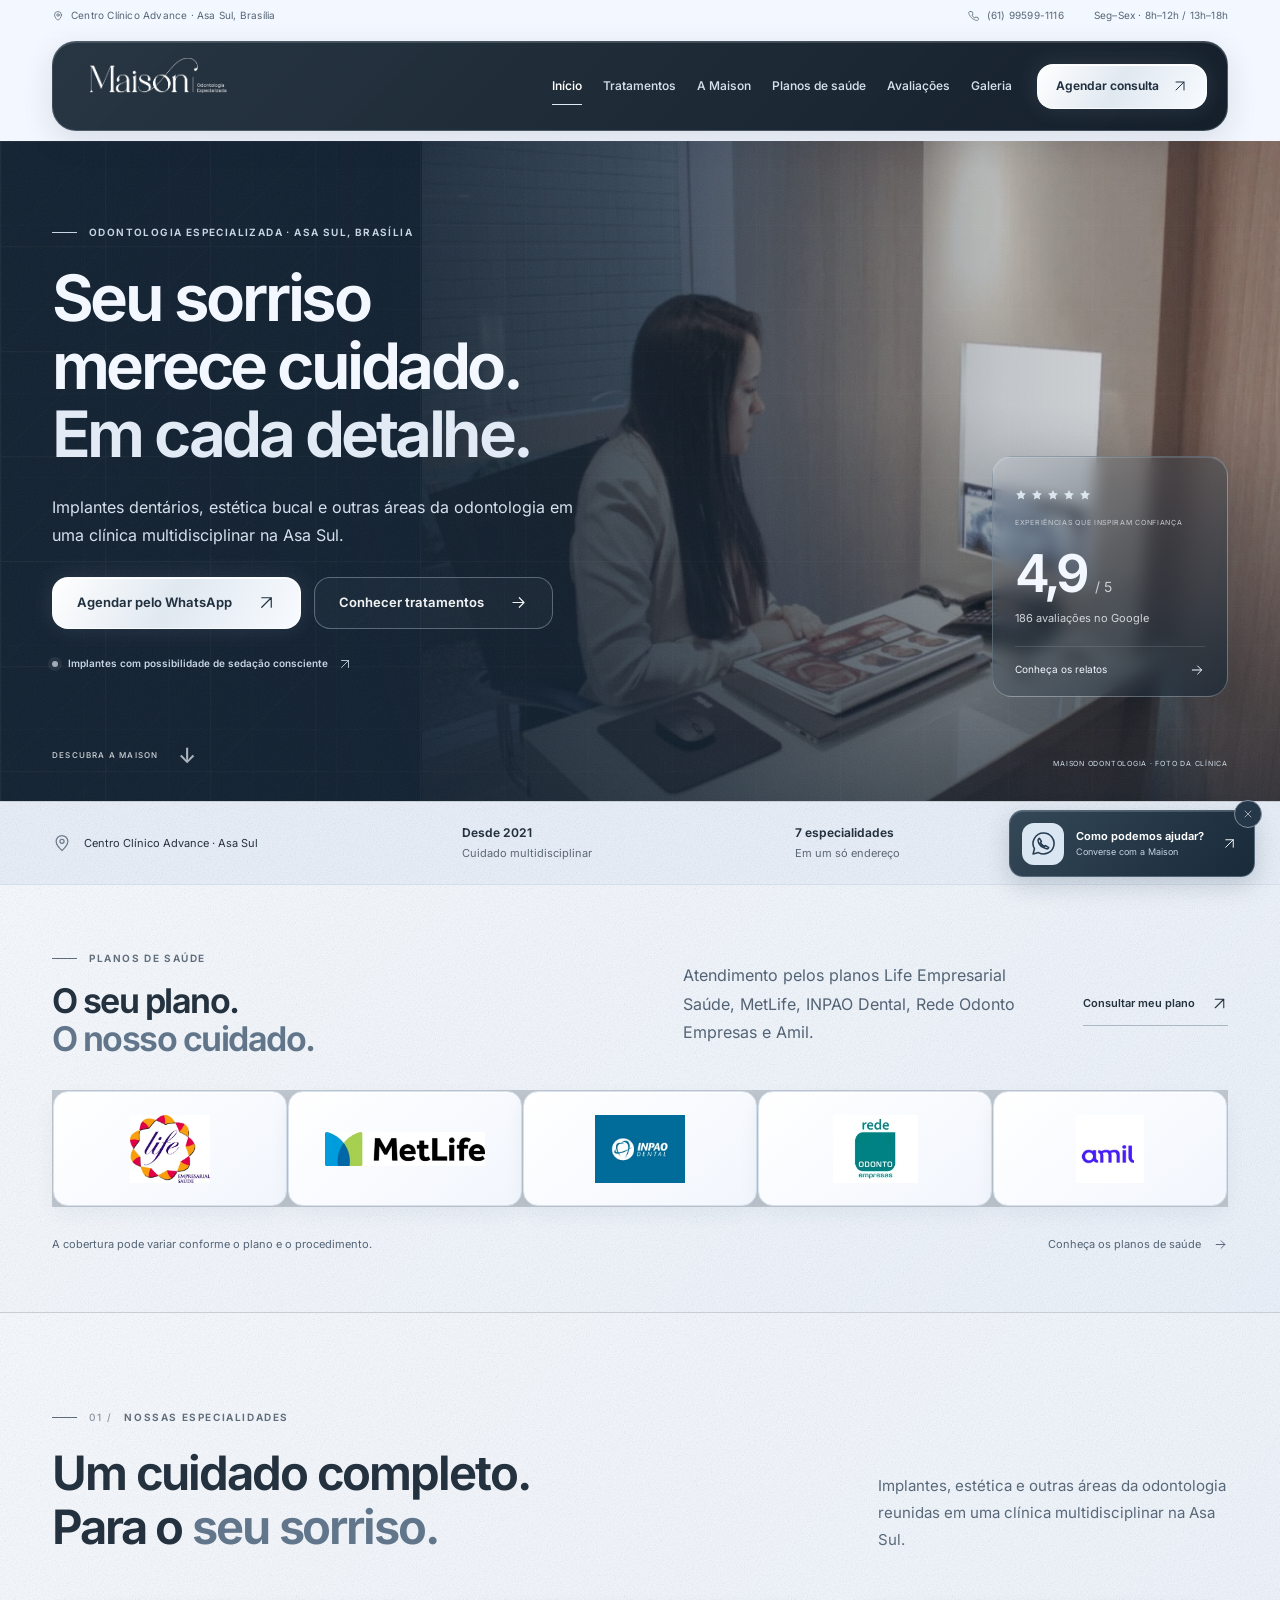
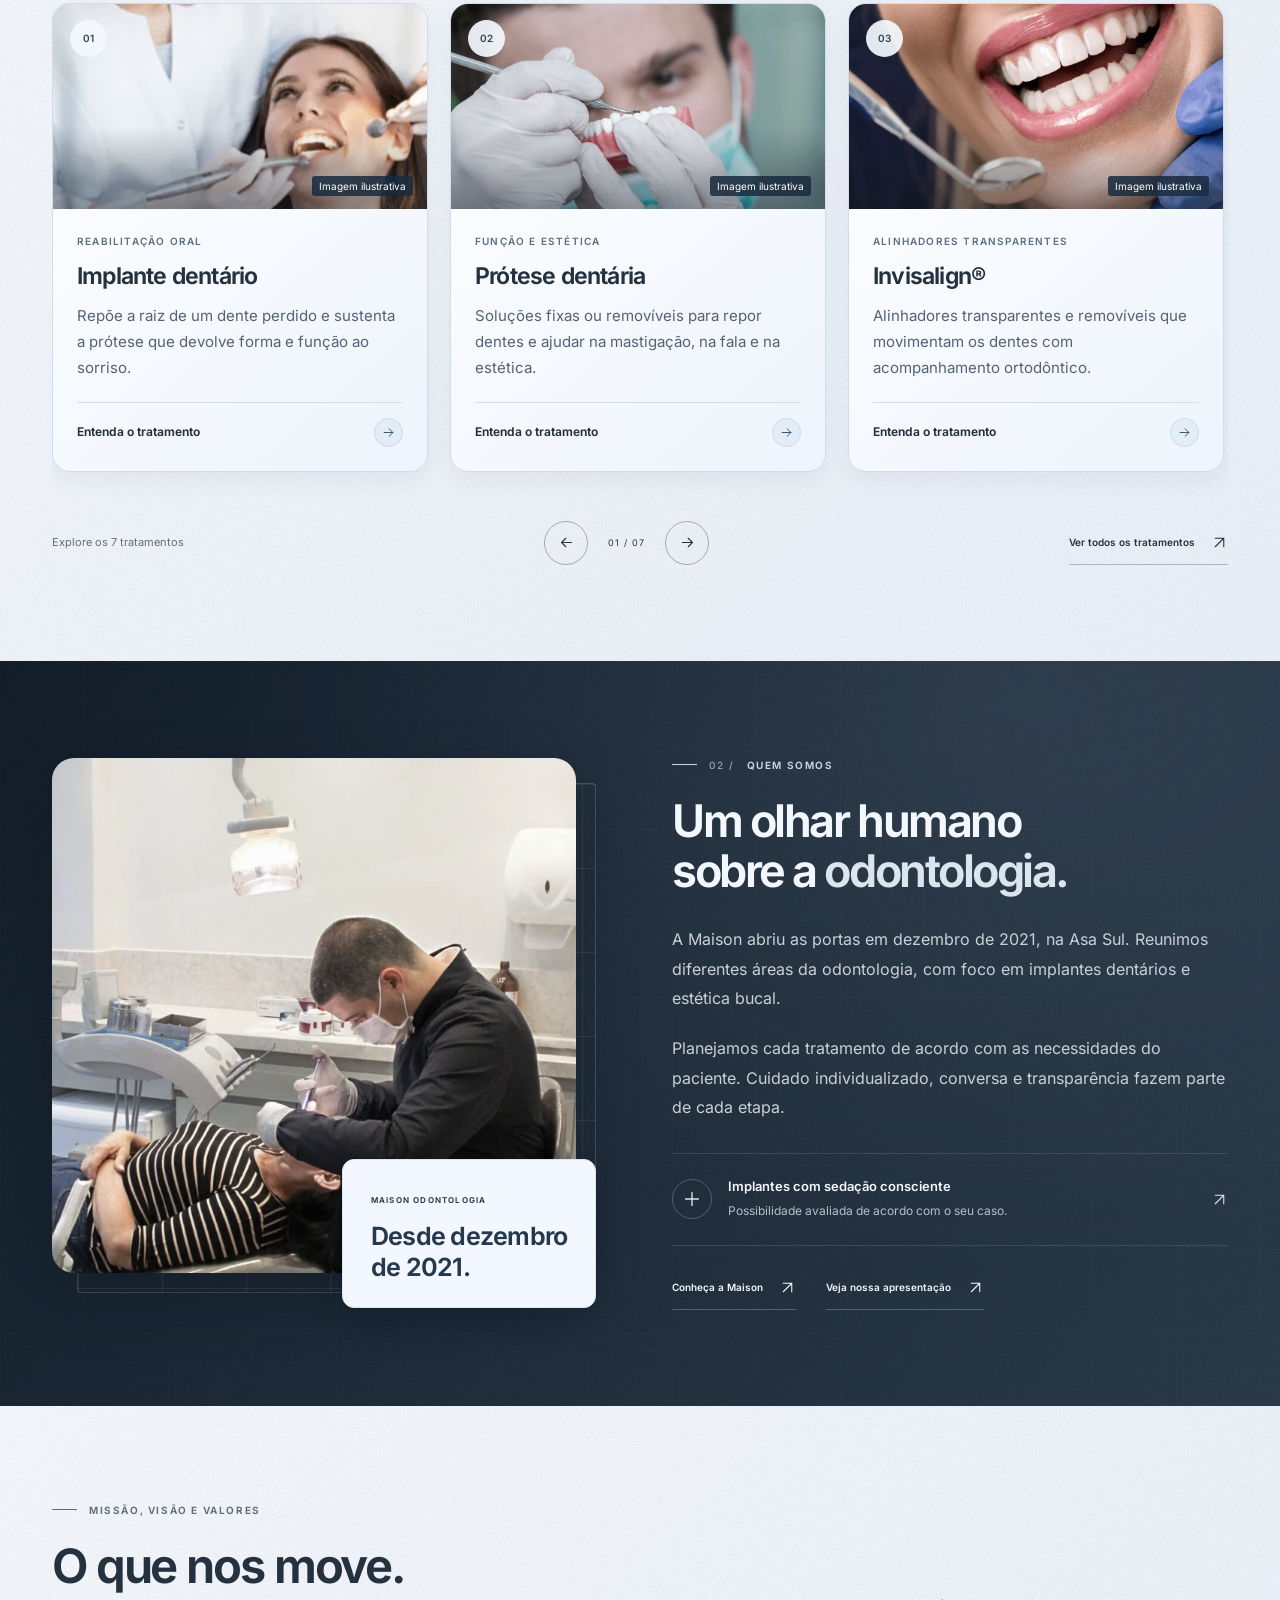
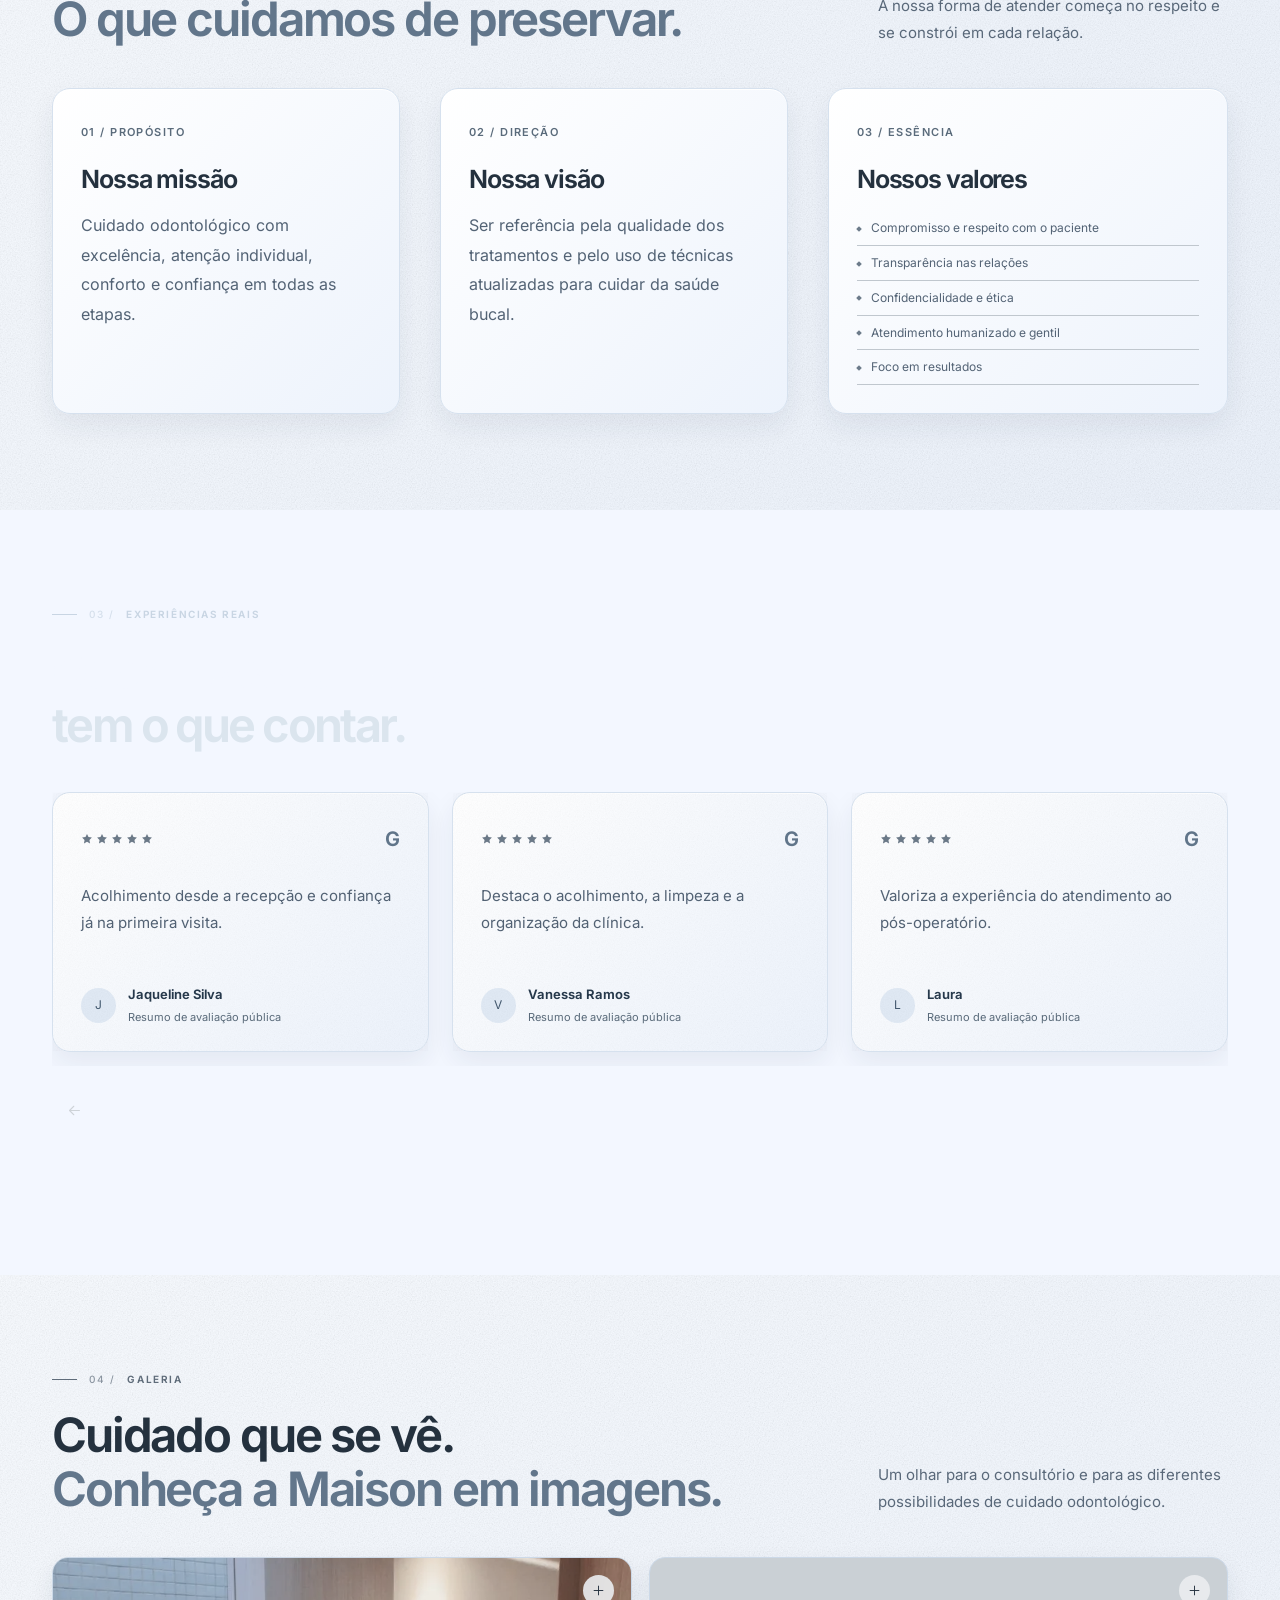
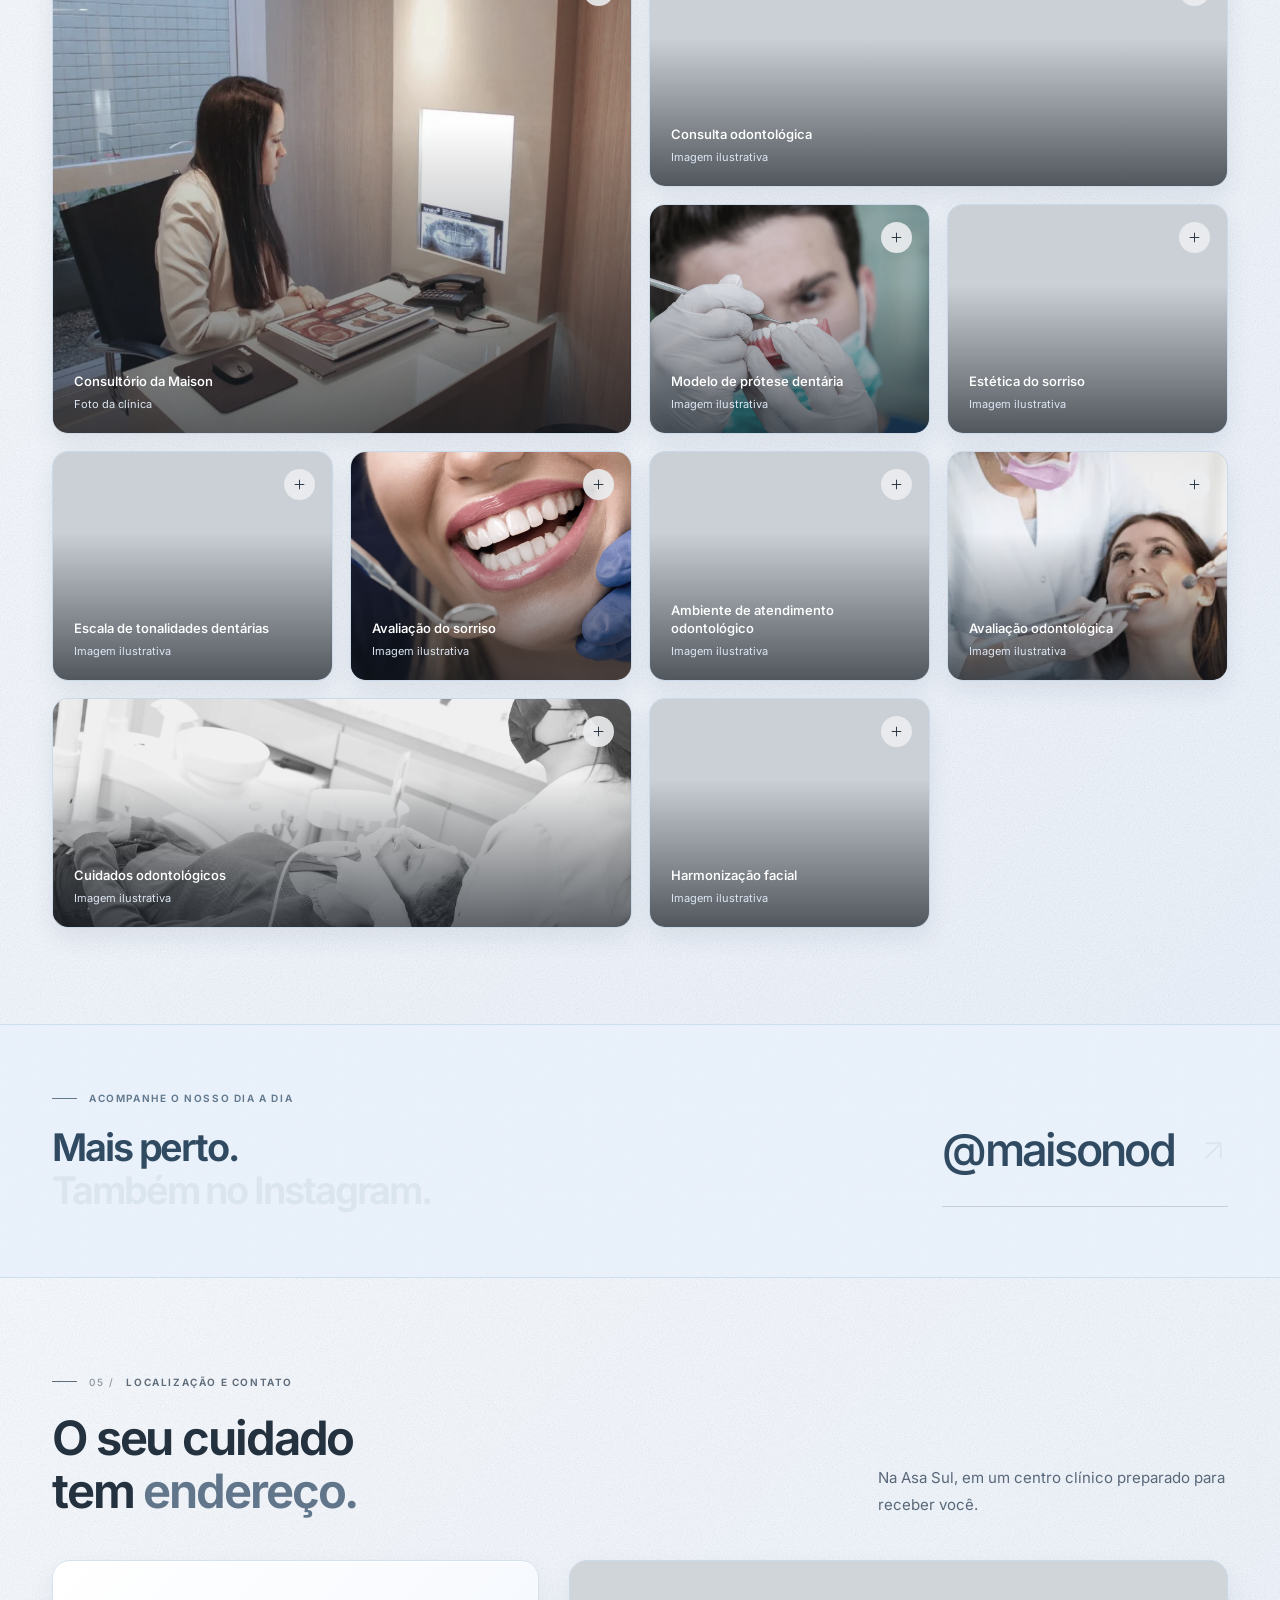
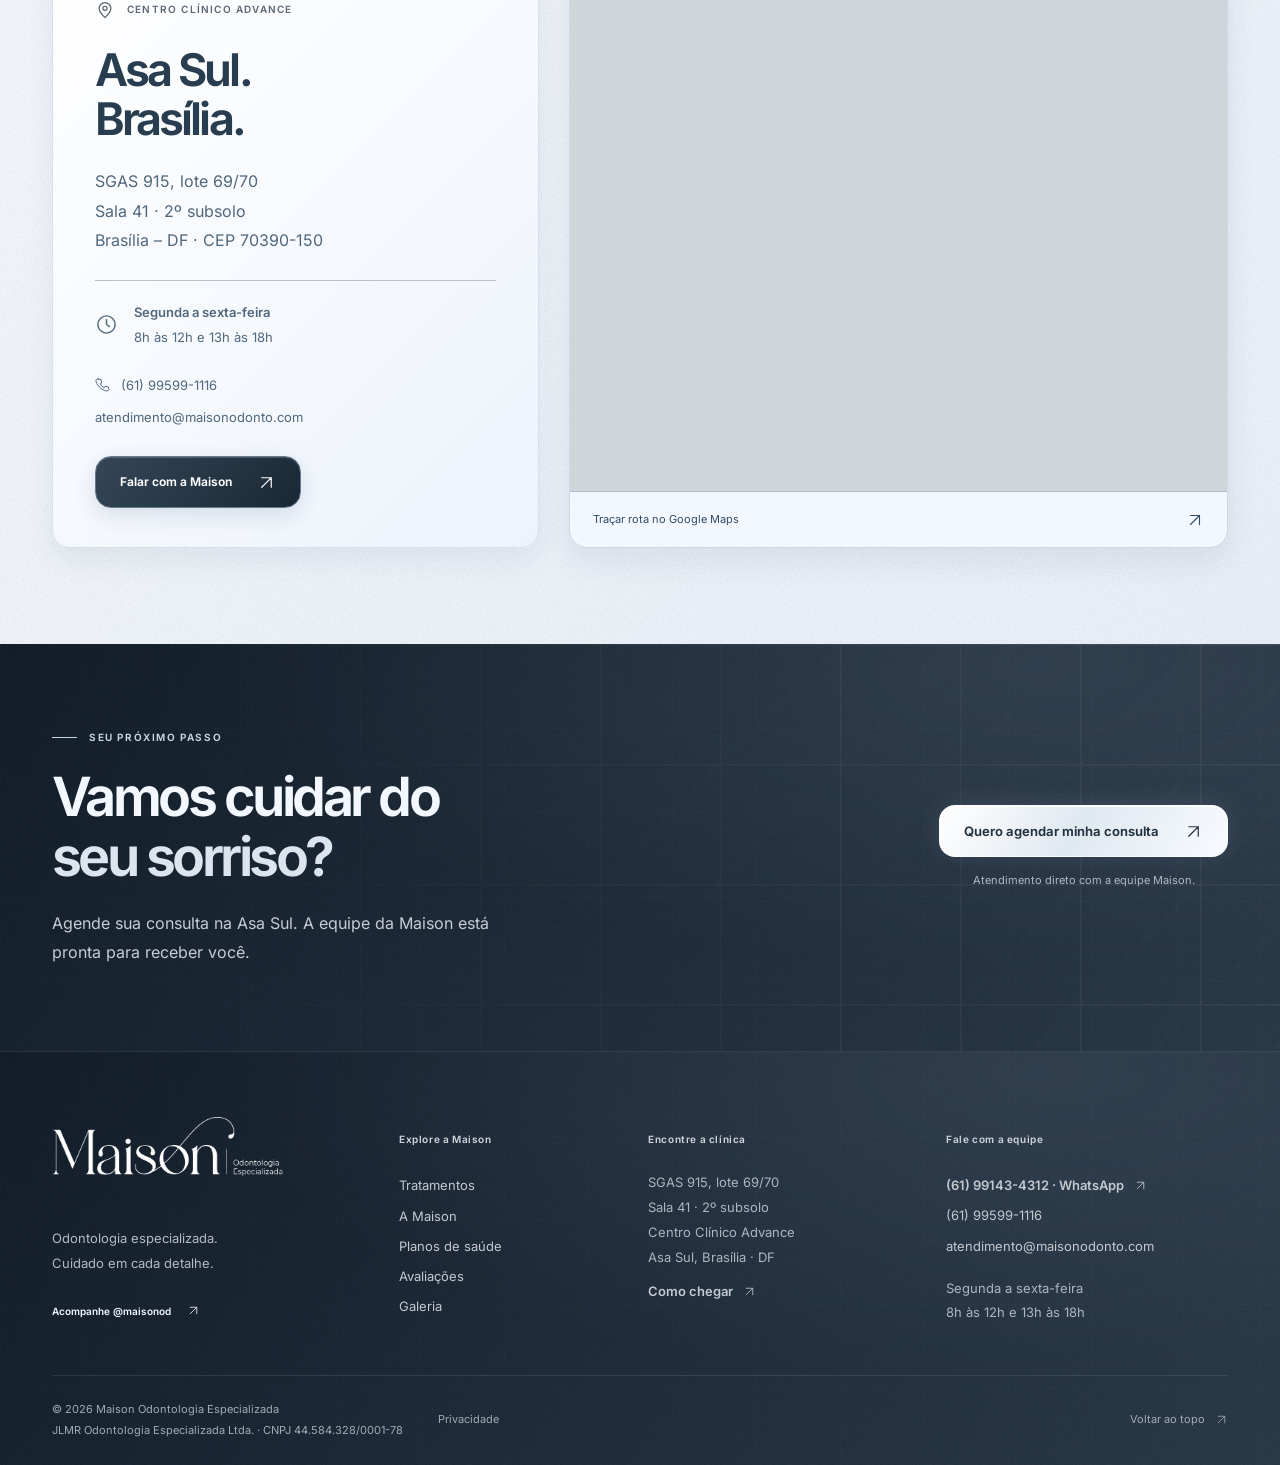
==== commit 6cc6b72d: "chore: atualizar versão de estilos e scripts para V7" ====
--- a/index.html
+++ b/index.html
@@ -1,4 +1,4 @@
-<!doctype html><html lang="pt-BR"><head><meta charset="utf-8"><meta name="viewport" content="width=device-width,initial-scale=1,viewport-fit=cover"><meta name="theme-color" content="#082e28"><title>Maison Odontologia Especializada | Asa Sul, Brasília</title><meta name="description" content="Clínica odontológica na Asa Sul. Sete tratamentos, cinco planos de saúde, implantes com possibilidade de sedação consciente e WhatsApp direto."><meta name="robots" content="noindex,nofollow"><link rel="canonical" href="https://cornflowerblue-reindeer-259674.hostingersite.com/"><meta property="og:type" content="website"><meta property="og:locale" content="pt_BR"><meta property="og:site_name" content="Maison Odontologia Especializada"><meta property="og:title" content="Maison Odontologia Especializada | Asa Sul, Brasília"><meta property="og:description" content="Clínica odontológica na Asa Sul. Sete tratamentos, cinco planos de saúde, implantes com possibilidade de sedação consciente e WhatsApp direto."><meta property="og:url" content="https://cornflowerblue-reindeer-259674.hostingersite.com/"><meta property="og:image" content="https://cornflowerblue-reindeer-259674.hostingersite.com/assets/img/og-maison.jpg"><meta name="twitter:card" content="summary_large_image"><link rel="icon" type="image/svg+xml" href="assets/img/favicon.svg"><link rel="preload" href="assets/fonts/inter-variable.woff2" as="font" type="font/woff2" crossorigin><link rel="stylesheet" href="assets/css/maison.css?v=maison-v6-1"><script type="application/ld+json">{"@context": "https://schema.org", "@graph": [{"@type": "Dentist", "@id": "https://cornflowerblue-reindeer-259674.hostingersite.com/#maison", "name": "Maison Odontologia Especializada", "legalName": "JLMR Odontologia Especializada Ltda.", "taxID": "44.584.328/0001-78", "url": "https://cornflowerblue-reindeer-259674.hostingersite.com/", "telephone": "+55 61 99599-1116", "email": "atendimento@maisonodonto.com", "image": "https://cornflowerblue-reindeer-259674.hostingersite.com/assets/img/clinica.webp", "address": {"@type": "PostalAddress", "streetAddress": "SGAS 915, lote 69/70, sala 41, 2º subsolo, Centro Clínico Advance", "addressLocality": "Brasília", "addressRegion": "DF", "postalCode": "70390-150", "addressCountry": "BR"}, "openingHoursSpecification": [{"@type": "OpeningHoursSpecification", "dayOfWeek": ["Monday", "Tuesday", "Wednesday", "Thursday", "Friday"], "opens": "08:00", "closes": "12:00"}, {"@type": "OpeningHoursSpecification", "dayOfWeek": ["Monday", "Tuesday", "Wednesday", "Thursday", "Friday"], "opens": "13:00", "closes": "18:00"}], "sameAs": ["https://www.instagram.com/maisonod/"]}]}</script><style>#opening{opacity:0;visibility:hidden;pointer-events:none;animation:maison-opening-exit 2.3s both}#opening.is-hidden{animation:none;opacity:0;visibility:hidden;pointer-events:none}#conteudo:target~#opening{display:none}@keyframes maison-opening-exit{0%,72%{opacity:1;visibility:visible;pointer-events:auto}100%{opacity:0;visibility:hidden;pointer-events:none}}@media(prefers-reduced-motion:reduce){#opening{display:none;animation:none}}</style></head><body id="topo" class="home-page"><a class="skip-link" href="#conteudo">Pular para o conteúdo</a><div class="topbar"><div class="container"><span><svg class="icon " viewBox="0 0 24 24" fill="none" aria-hidden="true"><path d="M19 10c0 5-7 11-7 11S5 15 5 10a7 7 0 1 1 14 0Z"/><circle cx="12" cy="10" r="2.5"/></svg> Centro Clínico Advance · Asa Sul, Brasília</span><a href="tel:+5561995991116"><svg class="icon " viewBox="0 0 24 24" fill="none" aria-hidden="true"><path d="m5 3 4 1 1 5-2 1c1 3 3 5 6 6l1-2 5 1 1 4c-1 3-6 2-9 0-4-2-7-5-9-9-2-3-3-8 2-7Z"/></svg> (61) 99599-1116</a><span class="topbar-hours">Seg–Sex · 8h–12h / 13h–18h</span></div></div>
+<!doctype html><html lang="pt-BR"><head><meta charset="utf-8"><meta name="viewport" content="width=device-width,initial-scale=1,viewport-fit=cover"><meta name="theme-color" content="#082e28"><title>Maison Odontologia Especializada | Asa Sul, Brasília</title><meta name="description" content="Clínica odontológica na Asa Sul. Sete tratamentos, cinco planos de saúde, implantes com possibilidade de sedação consciente e WhatsApp direto."><meta name="robots" content="noindex,nofollow"><link rel="canonical" href="https://cornflowerblue-reindeer-259674.hostingersite.com/"><meta property="og:type" content="website"><meta property="og:locale" content="pt_BR"><meta property="og:site_name" content="Maison Odontologia Especializada"><meta property="og:title" content="Maison Odontologia Especializada | Asa Sul, Brasília"><meta property="og:description" content="Clínica odontológica na Asa Sul. Sete tratamentos, cinco planos de saúde, implantes com possibilidade de sedação consciente e WhatsApp direto."><meta property="og:url" content="https://cornflowerblue-reindeer-259674.hostingersite.com/"><meta property="og:image" content="https://cornflowerblue-reindeer-259674.hostingersite.com/assets/img/og-maison.jpg"><meta name="twitter:card" content="summary_large_image"><link rel="icon" type="image/svg+xml" href="assets/img/favicon.svg"><link rel="preload" href="assets/fonts/inter-variable.woff2" as="font" type="font/woff2" crossorigin><link rel="stylesheet" href="assets/css/maison.css?v=maison-v7"><script type="application/ld+json">{"@context": "https://schema.org", "@graph": [{"@type": "Dentist", "@id": "https://cornflowerblue-reindeer-259674.hostingersite.com/#maison", "name": "Maison Odontologia Especializada", "legalName": "JLMR Odontologia Especializada Ltda.", "taxID": "44.584.328/0001-78", "url": "https://cornflowerblue-reindeer-259674.hostingersite.com/", "telephone": "+55 61 99599-1116", "email": "atendimento@maisonodonto.com", "image": "https://cornflowerblue-reindeer-259674.hostingersite.com/assets/img/clinica.webp", "address": {"@type": "PostalAddress", "streetAddress": "SGAS 915, lote 69/70, sala 41, 2º subsolo, Centro Clínico Advance", "addressLocality": "Brasília", "addressRegion": "DF", "postalCode": "70390-150", "addressCountry": "BR"}, "openingHoursSpecification": [{"@type": "OpeningHoursSpecification", "dayOfWeek": ["Monday", "Tuesday", "Wednesday", "Thursday", "Friday"], "opens": "08:00", "closes": "12:00"}, {"@type": "OpeningHoursSpecification", "dayOfWeek": ["Monday", "Tuesday", "Wednesday", "Thursday", "Friday"], "opens": "13:00", "closes": "18:00"}], "sameAs": ["https://www.instagram.com/maisonod/"]}]}</script><style>#opening{opacity:0;visibility:hidden;pointer-events:none;animation:maison-opening-exit 2.3s both}#opening.is-hidden{animation:none;opacity:0;visibility:hidden;pointer-events:none}#conteudo:target~#opening{display:none}@keyframes maison-opening-exit{0%,72%{opacity:1;visibility:visible;pointer-events:auto}100%{opacity:0;visibility:hidden;pointer-events:none}}@media(prefers-reduced-motion:reduce){#opening{display:none;animation:none}}</style></head><body id="topo" class="home-page"><a class="skip-link" href="#conteudo">Pular para o conteúdo</a><div class="topbar"><div class="container"><span><svg class="icon " viewBox="0 0 24 24" fill="none" aria-hidden="true"><path d="M19 10c0 5-7 11-7 11S5 15 5 10a7 7 0 1 1 14 0Z"/><circle cx="12" cy="10" r="2.5"/></svg> Centro Clínico Advance · Asa Sul, Brasília</span><a href="tel:+5561995991116"><svg class="icon " viewBox="0 0 24 24" fill="none" aria-hidden="true"><path d="m5 3 4 1 1 5-2 1c1 3 3 5 6 6l1-2 5 1 1 4c-1 3-6 2-9 0-4-2-7-5-9-9-2-3-3-8 2-7Z"/></svg> (61) 99599-1116</a><span class="topbar-hours">Seg–Sex · 8h–12h / 13h–18h</span></div></div>
 <header class="site-header"><div class="scroll-progress" aria-hidden="true"></div><div class="container header-inner"><a href="index.html" class="brand" aria-label="Maison Odontologia — início"><img src="assets/img/logo.webp" width="650" height="255" alt="Maison Odontologia Especializada"></a><nav class="desktop-nav" aria-label="Menu principal"><a href="index.html" aria-current="page">Início</a><a href="especialidades.html">Tratamentos</a><a href="a-maison.html">A Maison</a><a href="convenios.html">Planos de saúde</a><a href="index.html#avaliacoes">Avaliações</a><a href="index.html#galeria">Galeria</a></nav><a class="btn btn-gold header-cta" href="https://wa.me/5561991434312?text=Ol%C3%A1%2C%20Maison%21%20Gostaria%20de%20agendar%20uma%20consulta." target="_blank" rel="noopener noreferrer"><span class="desktop-label">Agendar consulta</span><span class="mobile-label">Agendar</span><svg class="icon " viewBox="0 0 24 24" fill="none" aria-hidden="true"><path d="M6 18 18 6M6 6h12v12"/></svg></a><details class="mobile-menu"><summary aria-label="Abrir ou fechar menu"><span></span><span></span><span></span></summary><div class="mobile-panel"><span class="eyebrow"><i></i>MAISON · ODONTOLOGIA ESPECIALIZADA</span><nav aria-label="Menu do celular"><a href="index.html" aria-current="page">Início</a><a href="especialidades.html">Tratamentos</a><a href="a-maison.html">A Maison</a><a href="convenios.html">Planos de saúde</a><a href="index.html#avaliacoes">Avaliações</a><a href="index.html#galeria">Galeria</a><a href="contato.html">Como chegar e contato</a></nav><a class="btn btn-gold " href="https://wa.me/5561991434312?text=Ol%C3%A1%2C%20Maison%21%20Gostaria%20de%20agendar%20uma%20consulta." target="_blank" rel="noopener noreferrer">Agendar pelo WhatsApp<svg class="icon " viewBox="0 0 24 24" fill="none" aria-hidden="true"><path d="M6 18 18 6M6 6h12v12"/></svg></a><a class="mobile-instagram" href="https://www.instagram.com/maisonod/" target="_blank" rel="noopener noreferrer">Instagram · @maisonod<svg class="icon " viewBox="0 0 24 24" fill="none" aria-hidden="true"><path d="M6 18 18 6M6 6h12v12"/></svg></a><p>SGAS 915 · Centro Clínico Advance<br>Sala 41 · 2º subsolo · Asa Sul</p></div></details></div></header><main id="conteudo" tabindex="-1"><section class="hero forest" id="inicio"><div class="hero-image"><img class="" src="assets/img/clinica.webp" alt="Ambiente de consulta da Maison Odontologia na Asa Sul" width="1024" height="683" loading="eager" fetchpriority="high" decoding="async"></div><div class="hero-shade"></div><div class="hero-lines" aria-hidden="true"></div><div class="container hero-content"><div class="hero-copy"><span class="eyebrow"><i></i>ODONTOLOGIA ESPECIALIZADA · ASA SUL, BRASÍLIA</span><h1>Seu sorriso<br>merece cuidado.<br><em>Em cada detalhe.</em></h1><p>Implantes dentários, estética bucal e outras áreas da odontologia em uma clínica multidisciplinar na Asa Sul.</p><div class="hero-actions"><a class="btn btn-gold " href="https://wa.me/5561991434312?text=Ol%C3%A1%2C%20Maison%21%20Gostaria%20de%20agendar%20uma%20consulta." target="_blank" rel="noopener noreferrer">Agendar pelo WhatsApp<svg class="icon " viewBox="0 0 24 24" fill="none" aria-hidden="true"><path d="M6 18 18 6M6 6h12v12"/></svg></a><a class="btn btn-ghost" href="#tratamentos">Conhecer tratamentos <svg class="icon " viewBox="0 0 24 24" fill="none" aria-hidden="true"><path d="M5 12h14m-6-6 6 6-6 6"/></svg></a></div><a class="hero-sedation" href="implantes-dentarios.html"><span></span>Implantes com possibilidade de sedação consciente <svg class="icon " viewBox="0 0 24 24" fill="none" aria-hidden="true"><path d="M6 18 18 6M6 6h12v12"/></svg></a></div><a class="hero-proof" href="#avaliacoes"><div><span class="stars" aria-label="5 estrelas"><svg class="icon " viewBox="0 0 24 24" fill="none" aria-hidden="true"><path d="m12 2 3 6.2 6.8 1-4.9 4.8 1.2 6.8L12 17.6l-6.1 3.2 1.2-6.8-4.9-4.8 6.8-1L12 2Z"/></svg><svg class="icon " viewBox="0 0 24 24" fill="none" aria-hidden="true"><path d="m12 2 3 6.2 6.8 1-4.9 4.8 1.2 6.8L12 17.6l-6.1 3.2 1.2-6.8-4.9-4.8 6.8-1L12 2Z"/></svg><svg class="icon " viewBox="0 0 24 24" fill="none" aria-hidden="true"><path d="m12 2 3 6.2 6.8 1-4.9 4.8 1.2 6.8L12 17.6l-6.1 3.2 1.2-6.8-4.9-4.8 6.8-1L12 2Z"/></svg><svg class="icon " viewBox="0 0 24 24" fill="none" aria-hidden="true"><path d="m12 2 3 6.2 6.8 1-4.9 4.8 1.2 6.8L12 17.6l-6.1 3.2 1.2-6.8-4.9-4.8 6.8-1L12 2Z"/></svg><svg class="icon " viewBox="0 0 24 24" fill="none" aria-hidden="true"><path d="m12 2 3 6.2 6.8 1-4.9 4.8 1.2 6.8L12 17.6l-6.1 3.2 1.2-6.8-4.9-4.8 6.8-1L12 2Z"/></svg></span><span>EXPERIÊNCIAS QUE INSPIRAM CONFIANÇA</span></div><strong>4,9 <small>/ 5</small></strong><p>186 avaliações no Google</p><span class="hero-proof-link">Conheça os relatos <svg class="icon " viewBox="0 0 24 24" fill="none" aria-hidden="true"><path d="M5 12h14m-6-6 6 6-6 6"/></svg></span></a><a class="hero-discover" href="#planos">DESCUBRA A MAISON <span>↓</span></a><span class="hero-photo-label">MAISON ODONTOLOGIA · FOTO DA CLÍNICA</span></div></section>
 <div class="credibility-strip paper"><div class="container"><span><svg class="icon " viewBox="0 0 24 24" fill="none" aria-hidden="true"><path d="M19 10c0 5-7 11-7 11S5 15 5 10a7 7 0 1 1 14 0Z"/><circle cx="12" cy="10" r="2.5"/></svg>Centro Clínico Advance · Asa Sul</span><span><b>Desde 2021</b> Cuidado multidisciplinar</span><span><b>7 especialidades</b> Em um só endereço</span><a href="contato.html">Conheça a clínica <svg class="icon " viewBox="0 0 24 24" fill="none" aria-hidden="true"><path d="M6 18 18 6M6 6h12v12"/></svg></a></div></div><section class="plans-section paper" id="planos"><div class="container"><div class="plans-heading"><div><span class="eyebrow"><i></i>PLANOS DE SAÚDE</span><h2>O seu plano.<br><em>O nosso cuidado.</em></h2></div><div><p>Atendimento pelos planos Life Empresarial Saúde, MetLife, INPAO Dental, Rede Odonto Empresas e Amil.</p><a class="text-link" href="https://wa.me/5561991434312?text=Ol%C3%A1%2C%20Maison%21%20Gostaria%20de%20consultar%20o%20atendimento%20pelo%20meu%20plano%20de%20sa%C3%BAde." target="_blank" rel="noopener noreferrer">Consultar meu plano<svg class="icon " viewBox="0 0 24 24" fill="none" aria-hidden="true"><path d="M6 18 18 6M6 6h12v12"/></svg></a></div></div><div class="plan-grid" aria-label="Planos de saúde atendidos"><div class="plan-logo" data-reveal><img src="assets/img/plan-life.webp" alt="Life Empresarial Saúde" width="240" height="200" loading="lazy" decoding="async"></div><div class="plan-logo" data-reveal><img src="assets/img/plan-metlife.webp" alt="MetLife" width="300" height="64" loading="lazy" decoding="async"></div><div class="plan-logo" data-reveal><img src="assets/img/plan-inpao.webp" alt="INPAO Dental" width="240" height="200" loading="lazy" decoding="async"></div><div class="plan-logo" data-reveal><img src="assets/img/plan-odontoempresas.webp" alt="Rede Odonto Empresas" width="240" height="200" loading="lazy" decoding="async"></div><div class="plan-logo" data-reveal><img src="assets/img/plan-amil.webp" alt="Amil" width="240" height="200" loading="lazy" decoding="async"></div></div><div class="plans-bottom"><span>A cobertura pode variar conforme o plano e o procedimento.</span><a href="convenios.html">Conheça os planos de saúde <svg class="icon " viewBox="0 0 24 24" fill="none" aria-hidden="true"><path d="M5 12h14m-6-6 6 6-6 6"/></svg></a></div></div></section><section class="section treatments paper" id="tratamentos"><div class="container"><div class="section-heading"><div><span class="eyebrow"><i></i><b>01 /</b> NOSSAS ESPECIALIDADES</span><h2>Um cuidado completo.<br>Para o <em>seu sorriso.</em></h2></div><p>Implantes, estética e outras áreas da odontologia reunidas em uma clínica multidisciplinar na Asa Sul.</p></div><div class="services-rail" data-carousel="services" aria-label="Sete tratamentos da Maison"><article class="service-card" id="implantes"><a href="implantes-dentarios.html"><div class="service-image"><img class="" src="assets/img/tratamento-implantes.webp" alt="Imagem ilustrativa de implante dentário" width="300" height="300" loading="lazy" decoding="async"><span class="service-number">01</span><span class="service-photo-note">Imagem ilustrativa</span></div><div class="service-card-content"><span class="micro-label">Reabilitação oral</span><h3>Implante dentário</h3><p>Repõe a raiz de um dente perdido e sustenta a prótese que devolve forma e função ao sorriso.</p><span class="card-link">Entenda o tratamento <span><svg class="icon " viewBox="0 0 24 24" fill="none" aria-hidden="true"><path d="M5 12h14m-6-6 6 6-6 6"/></svg></span></span></div></a></article><article class="service-card" id="proteses"><a href="proteses-dentarias.html"><div class="service-image"><img class="" src="assets/img/tratamento-protese.webp" alt="Imagem ilustrativa de prótese dentária" width="1024" height="1024" loading="lazy" decoding="async"><span class="service-number">02</span><span class="service-photo-note">Imagem ilustrativa</span></div><div class="service-card-content"><span class="micro-label">Função e estética</span><h3>Prótese dentária</h3><p>Soluções fixas ou removíveis para repor dentes e ajudar na mastigação, na fala e na estética.</p><span class="card-link">Entenda o tratamento <span><svg class="icon " viewBox="0 0 24 24" fill="none" aria-hidden="true"><path d="M5 12h14m-6-6 6 6-6 6"/></svg></span></span></div></a></article><article class="service-card" id="invisalign"><a href="invisalign.html"><div class="service-image"><img class="" src="assets/img/tratamento-invisalign.webp" alt="Imagem ilustrativa de invisalign®" width="1024" height="1024" loading="lazy" decoding="async"><span class="service-number">03</span><span class="service-photo-note">Imagem ilustrativa</span></div><div class="service-card-content"><span class="micro-label">Alinhadores transparentes</span><h3>Invisalign®</h3><p>Alinhadores transparentes e removíveis que movimentam os dentes com acompanhamento ortodôntico.</p><span class="card-link">Entenda o tratamento <span><svg class="icon " viewBox="0 0 24 24" fill="none" aria-hidden="true"><path d="M5 12h14m-6-6 6 6-6 6"/></svg></span></span></div></a></article><article class="service-card" id="lentes"><a href="lentes-de-contato-dental.html"><div class="service-image"><img class="" src="assets/img/tratamento-lentes.webp" alt="Imagem ilustrativa de lentes de contato dentais" width="1024" height="1024" loading="lazy" decoding="async"><span class="service-number">04</span><span class="service-photo-note">Imagem ilustrativa</span></div><div class="service-card-content"><span class="micro-label">Estética dental</span><h3>Lentes de contato dentais</h3><p>Lâminas finas sobre a frente dos dentes para planejar mudanças de cor, forma e proporção.</p><span class="card-link">Entenda o tratamento <span><svg class="icon " viewBox="0 0 24 24" fill="none" aria-hidden="true"><path d="M5 12h14m-6-6 6 6-6 6"/></svg></span></span></div></a></article><article class="service-card" id="cirurgia"><a href="cirurgia-dentaria.html"><div class="service-image"><img class="" src="assets/img/tratamento-cirurgia.webp" alt="Imagem ilustrativa de cirurgia dentária" width="1024" height="683" loading="lazy" decoding="async"><span class="service-number">05</span><span class="service-photo-note">Imagem ilustrativa</span></div><div class="service-card-content"><span class="micro-label">Cuidado cirúrgico</span><h3>Cirurgia dentária</h3><p>Procedimentos como extrações, com avaliação, planejamento e orientações para a recuperação.</p><span class="card-link">Entenda o tratamento <span><svg class="icon " viewBox="0 0 24 24" fill="none" aria-hidden="true"><path d="M5 12h14m-6-6 6 6-6 6"/></svg></span></span></div></a></article><article class="service-card" id="clareamento"><a href="clareamento-dental.html"><div class="service-image"><img class="" src="assets/img/tratamento-clareamento.webp" alt="Imagem ilustrativa de clareamento dentário" width="1024" height="1024" loading="lazy" decoding="async"><span class="service-number">06</span><span class="service-photo-note">Imagem ilustrativa</span></div><div class="service-card-content"><span class="micro-label">Estética do sorriso</span><h3>Clareamento dentário</h3><p>Tratamento para clarear dentes naturais, no consultório ou em casa com supervisão profissional.</p><span class="card-link">Entenda o tratamento <span><svg class="icon " viewBox="0 0 24 24" fill="none" aria-hidden="true"><path d="M5 12h14m-6-6 6 6-6 6"/></svg></span></span></div></a></article><article class="service-card" id="harmonizacao"><a href="harmonizacao-orofacial.html"><div class="service-image"><img class="" src="assets/img/tratamento-harmonizacao.webp" alt="Imagem ilustrativa de harmonização facial" width="1024" height="1024" loading="lazy" decoding="async"><span class="service-number">07</span><span class="service-photo-note">Imagem ilustrativa</span></div><div class="service-card-content"><span class="micro-label">Harmonia facial</span><h3>Harmonização facial</h3><p>Planejamento estético das proporções do rosto, com técnicas escolhidas para os seus objetivos.</p><span class="card-link">Entenda o tratamento <span><svg class="icon " viewBox="0 0 24 24" fill="none" aria-hidden="true"><path d="M5 12h14m-6-6 6 6-6 6"/></svg></span></span></div></a></article></div><div class="carousel-bottom"><span>Explore os 7 tratamentos <span class="mobile-hint">· Deslize para conhecer</span></span><div class="carousel-controls"><button type="button" data-prev="services" aria-label="Tratamento anterior"><svg class="icon reverse" viewBox="0 0 24 24" fill="none" aria-hidden="true"><path d="M5 12h14m-6-6 6 6-6 6"/></svg></button><span data-status="services">01 / 07</span><button type="button" data-next="services" aria-label="Próximo tratamento"><svg class="icon " viewBox="0 0 24 24" fill="none" aria-hidden="true"><path d="M5 12h14m-6-6 6 6-6 6"/></svg></button></div><a class="text-link" href="especialidades.html">Ver todos os tratamentos <svg class="icon " viewBox="0 0 24 24" fill="none" aria-hidden="true"><path d="M6 18 18 6M6 6h12v12"/></svg></a></div></div></section><section class="section about-section forest" id="sobre"><div class="container about-grid"><div class="about-visual" data-reveal><img class="about-main-photo" src="assets/img/atendimento-1024.webp" alt="Atendimento odontológico na Maison" width="1024" height="686" loading="lazy" decoding="async"><div class="about-photo-tag"><span>MAISON ODONTOLOGIA</span><b>Desde dezembro<br>de 2021.</b></div></div><div class="about-copy" data-reveal><span class="eyebrow"><i></i><b>02 /</b> QUEM SOMOS</span><h2>Um olhar humano<br>sobre a <em>odontologia.</em></h2><p>A Maison abriu as portas em dezembro de 2021, na Asa Sul. Reunimos diferentes áreas da odontologia, com foco em implantes dentários e estética bucal.</p><p>Planejamos cada tratamento de acordo com as necessidades do paciente. Cuidado individualizado, conversa e transparência fazem parte de cada etapa.</p><a class="sedation-link" href="implantes-dentarios.html"><span><svg class="icon " viewBox="0 0 24 24" fill="none" aria-hidden="true"><path d="M12 5v14M5 12h14"/></svg></span><div><b>Implantes com sedação consciente</b><small>Possibilidade avaliada de acordo com o seu caso.</small></div><svg class="icon " viewBox="0 0 24 24" fill="none" aria-hidden="true"><path d="M6 18 18 6M6 6h12v12"/></svg></a><div class="about-actions"><a class="text-link" href="a-maison.html">Conheça a Maison <svg class="icon " viewBox="0 0 24 24" fill="none" aria-hidden="true"><path d="M6 18 18 6M6 6h12v12"/></svg></a><a class="text-link" href="https://www.instagram.com/maisonod/p/DBZYqyhp9SQ/" target="_blank" rel="noopener noreferrer">Veja nossa apresentação<svg class="icon " viewBox="0 0 24 24" fill="none" aria-hidden="true"><path d="M6 18 18 6M6 6h12v12"/></svg></a></div></div></div></section><section class="section purpose paper"><div class="container"><div class="section-heading"><div><span class="eyebrow"><i></i>MISSÃO, VISÃO E VALORES</span><h2>O que nos move.<br><em>O que cuidamos de preservar.</em></h2></div><p>A nossa forma de atender começa no respeito e se constrói em cada relação.</p></div><div class="purpose-grid"><article data-reveal><span class="purpose-num">01 / PROPÓSITO</span><h3>Nossa missão</h3><p>Cuidado odontológico com excelência, atenção individual, conforto e confiança em todas as etapas.</p></article><article data-reveal><span class="purpose-num">02 / DIREÇÃO</span><h3>Nossa visão</h3><p>Ser referência pela qualidade dos tratamentos e pelo uso de técnicas atualizadas para cuidar da saúde bucal.</p></article><article class="purpose-values" data-reveal><span class="purpose-num">03 / ESSÊNCIA</span><h3>Nossos valores</h3><ul><li>Compromisso e respeito com o paciente</li><li>Transparência nas relações</li><li>Confidencialidade e ética</li><li>Atendimento humanizado e gentil</li><li>Foco em resultados</li></ul></article></div></div></section><section class="section reviews-section forest" id="avaliacoes"><div class="container"><div class="reviews-heading"><div data-reveal><span class="eyebrow"><i></i><b>03 /</b> EXPERIÊNCIAS REAIS</span><h2>Quem passou por aqui<br><em>tem o que contar.</em></h2></div><a href="https://search.google.com/local/reviews?ludocid=7965416693532771631" target="_blank" rel="noopener noreferrer" class="rating-summary"><strong>4,9</strong><div><span class="stars" aria-label="5 estrelas"><svg class="icon " viewBox="0 0 24 24" fill="none" aria-hidden="true"><path d="m12 2 3 6.2 6.8 1-4.9 4.8 1.2 6.8L12 17.6l-6.1 3.2 1.2-6.8-4.9-4.8 6.8-1L12 2Z"/></svg><svg class="icon " viewBox="0 0 24 24" fill="none" aria-hidden="true"><path d="m12 2 3 6.2 6.8 1-4.9 4.8 1.2 6.8L12 17.6l-6.1 3.2 1.2-6.8-4.9-4.8 6.8-1L12 2Z"/></svg><svg class="icon " viewBox="0 0 24 24" fill="none" aria-hidden="true"><path d="m12 2 3 6.2 6.8 1-4.9 4.8 1.2 6.8L12 17.6l-6.1 3.2 1.2-6.8-4.9-4.8 6.8-1L12 2Z"/></svg><svg class="icon " viewBox="0 0 24 24" fill="none" aria-hidden="true"><path d="m12 2 3 6.2 6.8 1-4.9 4.8 1.2 6.8L12 17.6l-6.1 3.2 1.2-6.8-4.9-4.8 6.8-1L12 2Z"/></svg><svg class="icon " viewBox="0 0 24 24" fill="none" aria-hidden="true"><path d="m12 2 3 6.2 6.8 1-4.9 4.8 1.2 6.8L12 17.6l-6.1 3.2 1.2-6.8-4.9-4.8 6.8-1L12 2Z"/></svg></span><span>186 avaliações no Google</span></div><svg class="icon " viewBox="0 0 24 24" fill="none" aria-hidden="true"><path d="M6 18 18 6M6 6h12v12"/></svg></a></div><div class="reviews-rail" data-carousel="reviews" aria-label="Avaliações de pacientes"><article class="review-card"><div class="review-top"><span class="stars" aria-label="5 estrelas"><svg class="icon " viewBox="0 0 24 24" fill="none" aria-hidden="true"><path d="m12 2 3 6.2 6.8 1-4.9 4.8 1.2 6.8L12 17.6l-6.1 3.2 1.2-6.8-4.9-4.8 6.8-1L12 2Z"/></svg><svg class="icon " viewBox="0 0 24 24" fill="none" aria-hidden="true"><path d="m12 2 3 6.2 6.8 1-4.9 4.8 1.2 6.8L12 17.6l-6.1 3.2 1.2-6.8-4.9-4.8 6.8-1L12 2Z"/></svg><svg class="icon " viewBox="0 0 24 24" fill="none" aria-hidden="true"><path d="m12 2 3 6.2 6.8 1-4.9 4.8 1.2 6.8L12 17.6l-6.1 3.2 1.2-6.8-4.9-4.8 6.8-1L12 2Z"/></svg><svg class="icon " viewBox="0 0 24 24" fill="none" aria-hidden="true"><path d="m12 2 3 6.2 6.8 1-4.9 4.8 1.2 6.8L12 17.6l-6.1 3.2 1.2-6.8-4.9-4.8 6.8-1L12 2Z"/></svg><svg class="icon " viewBox="0 0 24 24" fill="none" aria-hidden="true"><path d="m12 2 3 6.2 6.8 1-4.9 4.8 1.2 6.8L12 17.6l-6.1 3.2 1.2-6.8-4.9-4.8 6.8-1L12 2Z"/></svg></span><span class="google-mark" aria-label="Google">G</span></div><p>Acolhimento desde a recepção e confiança já na primeira visita.</p><div class="review-person"><span class="review-initial">J</span><div><strong>Jaqueline Silva</strong><small>Resumo de avaliação pública</small></div></div></article><article class="review-card"><div class="review-top"><span class="stars" aria-label="5 estrelas"><svg class="icon " viewBox="0 0 24 24" fill="none" aria-hidden="true"><path d="m12 2 3 6.2 6.8 1-4.9 4.8 1.2 6.8L12 17.6l-6.1 3.2 1.2-6.8-4.9-4.8 6.8-1L12 2Z"/></svg><svg class="icon " viewBox="0 0 24 24" fill="none" aria-hidden="true"><path d="m12 2 3 6.2 6.8 1-4.9 4.8 1.2 6.8L12 17.6l-6.1 3.2 1.2-6.8-4.9-4.8 6.8-1L12 2Z"/></svg><svg class="icon " viewBox="0 0 24 24" fill="none" aria-hidden="true"><path d="m12 2 3 6.2 6.8 1-4.9 4.8 1.2 6.8L12 17.6l-6.1 3.2 1.2-6.8-4.9-4.8 6.8-1L12 2Z"/></svg><svg class="icon " viewBox="0 0 24 24" fill="none" aria-hidden="true"><path d="m12 2 3 6.2 6.8 1-4.9 4.8 1.2 6.8L12 17.6l-6.1 3.2 1.2-6.8-4.9-4.8 6.8-1L12 2Z"/></svg><svg class="icon " viewBox="0 0 24 24" fill="none" aria-hidden="true"><path d="m12 2 3 6.2 6.8 1-4.9 4.8 1.2 6.8L12 17.6l-6.1 3.2 1.2-6.8-4.9-4.8 6.8-1L12 2Z"/></svg></span><span class="google-mark" aria-label="Google">G</span></div><p>Destaca o acolhimento, a limpeza e a organização da clínica.</p><div class="review-person"><span class="review-initial">V</span><div><strong>Vanessa Ramos</strong><small>Resumo de avaliação pública</small></div></div></article><article class="review-card"><div class="review-top"><span class="stars" aria-label="5 estrelas"><svg class="icon " viewBox="0 0 24 24" fill="none" aria-hidden="true"><path d="m12 2 3 6.2 6.8 1-4.9 4.8 1.2 6.8L12 17.6l-6.1 3.2 1.2-6.8-4.9-4.8 6.8-1L12 2Z"/></svg><svg class="icon " viewBox="0 0 24 24" fill="none" aria-hidden="true"><path d="m12 2 3 6.2 6.8 1-4.9 4.8 1.2 6.8L12 17.6l-6.1 3.2 1.2-6.8-4.9-4.8 6.8-1L12 2Z"/></svg><svg class="icon " viewBox="0 0 24 24" fill="none" aria-hidden="true"><path d="m12 2 3 6.2 6.8 1-4.9 4.8 1.2 6.8L12 17.6l-6.1 3.2 1.2-6.8-4.9-4.8 6.8-1L12 2Z"/></svg><svg class="icon " viewBox="0 0 24 24" fill="none" aria-hidden="true"><path d="m12 2 3 6.2 6.8 1-4.9 4.8 1.2 6.8L12 17.6l-6.1 3.2 1.2-6.8-4.9-4.8 6.8-1L12 2Z"/></svg><svg class="icon " viewBox="0 0 24 24" fill="none" aria-hidden="true"><path d="m12 2 3 6.2 6.8 1-4.9 4.8 1.2 6.8L12 17.6l-6.1 3.2 1.2-6.8-4.9-4.8 6.8-1L12 2Z"/></svg></span><span class="google-mark" aria-label="Google">G</span></div><p>Valoriza a experiência do atendimento ao pós-operatório.</p><div class="review-person"><span class="review-initial">L</span><div><strong>Laura</strong><small>Resumo de avaliação pública</small></div></div></article><article class="review-card"><div class="review-top"><span class="stars" aria-label="5 estrelas"><svg class="icon " viewBox="0 0 24 24" fill="none" aria-hidden="true"><path d="m12 2 3 6.2 6.8 1-4.9 4.8 1.2 6.8L12 17.6l-6.1 3.2 1.2-6.8-4.9-4.8 6.8-1L12 2Z"/></svg><svg class="icon " viewBox="0 0 24 24" fill="none" aria-hidden="true"><path d="m12 2 3 6.2 6.8 1-4.9 4.8 1.2 6.8L12 17.6l-6.1 3.2 1.2-6.8-4.9-4.8 6.8-1L12 2Z"/></svg><svg class="icon " viewBox="0 0 24 24" fill="none" aria-hidden="true"><path d="m12 2 3 6.2 6.8 1-4.9 4.8 1.2 6.8L12 17.6l-6.1 3.2 1.2-6.8-4.9-4.8 6.8-1L12 2Z"/></svg><svg class="icon " viewBox="0 0 24 24" fill="none" aria-hidden="true"><path d="m12 2 3 6.2 6.8 1-4.9 4.8 1.2 6.8L12 17.6l-6.1 3.2 1.2-6.8-4.9-4.8 6.8-1L12 2Z"/></svg><svg class="icon " viewBox="0 0 24 24" fill="none" aria-hidden="true"><path d="m12 2 3 6.2 6.8 1-4.9 4.8 1.2 6.8L12 17.6l-6.1 3.2 1.2-6.8-4.9-4.8 6.8-1L12 2Z"/></svg></span><span class="google-mark" aria-label="Google">G</span></div><p>Elogia o atendimento e a qualidade dos profissionais.</p><div class="review-person"><span class="review-initial">V</span><div><strong>Valdecir Simao</strong><small>Resumo de avaliação pública</small></div></div></article><article class="review-card"><div class="review-top"><span class="stars" aria-label="5 estrelas"><svg class="icon " viewBox="0 0 24 24" fill="none" aria-hidden="true"><path d="m12 2 3 6.2 6.8 1-4.9 4.8 1.2 6.8L12 17.6l-6.1 3.2 1.2-6.8-4.9-4.8 6.8-1L12 2Z"/></svg><svg class="icon " viewBox="0 0 24 24" fill="none" aria-hidden="true"><path d="m12 2 3 6.2 6.8 1-4.9 4.8 1.2 6.8L12 17.6l-6.1 3.2 1.2-6.8-4.9-4.8 6.8-1L12 2Z"/></svg><svg class="icon " viewBox="0 0 24 24" fill="none" aria-hidden="true"><path d="m12 2 3 6.2 6.8 1-4.9 4.8 1.2 6.8L12 17.6l-6.1 3.2 1.2-6.8-4.9-4.8 6.8-1L12 2Z"/></svg><svg class="icon " viewBox="0 0 24 24" fill="none" aria-hidden="true"><path d="m12 2 3 6.2 6.8 1-4.9 4.8 1.2 6.8L12 17.6l-6.1 3.2 1.2-6.8-4.9-4.8 6.8-1L12 2Z"/></svg><svg class="icon " viewBox="0 0 24 24" fill="none" aria-hidden="true"><path d="m12 2 3 6.2 6.8 1-4.9 4.8 1.2 6.8L12 17.6l-6.1 3.2 1.2-6.8-4.9-4.8 6.8-1L12 2Z"/></svg></span><span class="google-mark" aria-label="Google">G</span></div><p>Relata uma experiência muito positiva com a clínica.</p><div class="review-person"><span class="review-initial">A</span><div><strong>Antonio Gomes</strong><small>Resumo de avaliação pública</small></div></div></article><article class="review-card"><div class="review-top"><span class="stars" aria-label="5 estrelas"><svg class="icon " viewBox="0 0 24 24" fill="none" aria-hidden="true"><path d="m12 2 3 6.2 6.8 1-4.9 4.8 1.2 6.8L12 17.6l-6.1 3.2 1.2-6.8-4.9-4.8 6.8-1L12 2Z"/></svg><svg class="icon " viewBox="0 0 24 24" fill="none" aria-hidden="true"><path d="m12 2 3 6.2 6.8 1-4.9 4.8 1.2 6.8L12 17.6l-6.1 3.2 1.2-6.8-4.9-4.8 6.8-1L12 2Z"/></svg><svg class="icon " viewBox="0 0 24 24" fill="none" aria-hidden="true"><path d="m12 2 3 6.2 6.8 1-4.9 4.8 1.2 6.8L12 17.6l-6.1 3.2 1.2-6.8-4.9-4.8 6.8-1L12 2Z"/></svg><svg class="icon " viewBox="0 0 24 24" fill="none" aria-hidden="true"><path d="m12 2 3 6.2 6.8 1-4.9 4.8 1.2 6.8L12 17.6l-6.1 3.2 1.2-6.8-4.9-4.8 6.8-1L12 2Z"/></svg><svg class="icon " viewBox="0 0 24 24" fill="none" aria-hidden="true"><path d="m12 2 3 6.2 6.8 1-4.9 4.8 1.2 6.8L12 17.6l-6.1 3.2 1.2-6.8-4.9-4.8 6.8-1L12 2Z"/></svg></span><span class="google-mark" aria-label="Google">G</span></div><p>Destaca o atendimento diferenciado e o ambiente acolhedor.</p><div class="review-person"><span class="review-initial">A</span><div><strong>Ana Carolina Lucena</strong><small>Resumo de avaliação pública</small></div></div></article><article class="review-card"><div class="review-top"><span class="stars" aria-label="5 estrelas"><svg class="icon " viewBox="0 0 24 24" fill="none" aria-hidden="true"><path d="m12 2 3 6.2 6.8 1-4.9 4.8 1.2 6.8L12 17.6l-6.1 3.2 1.2-6.8-4.9-4.8 6.8-1L12 2Z"/></svg><svg class="icon " viewBox="0 0 24 24" fill="none" aria-hidden="true"><path d="m12 2 3 6.2 6.8 1-4.9 4.8 1.2 6.8L12 17.6l-6.1 3.2 1.2-6.8-4.9-4.8 6.8-1L12 2Z"/></svg><svg class="icon " viewBox="0 0 24 24" fill="none" aria-hidden="true"><path d="m12 2 3 6.2 6.8 1-4.9 4.8 1.2 6.8L12 17.6l-6.1 3.2 1.2-6.8-4.9-4.8 6.8-1L12 2Z"/></svg><svg class="icon " viewBox="0 0 24 24" fill="none" aria-hidden="true"><path d="m12 2 3 6.2 6.8 1-4.9 4.8 1.2 6.8L12 17.6l-6.1 3.2 1.2-6.8-4.9-4.8 6.8-1L12 2Z"/></svg><svg class="icon " viewBox="0 0 24 24" fill="none" aria-hidden="true"><path d="m12 2 3 6.2 6.8 1-4.9 4.8 1.2 6.8L12 17.6l-6.1 3.2 1.2-6.8-4.9-4.8 6.8-1L12 2Z"/></svg></span><span class="google-mark" aria-label="Google">G</span></div><p>Elogia a estrutura, a limpeza e o atendimento dos profissionais.</p><div class="review-person"><span class="review-initial">E</span><div><strong>Erica Sousa</strong><small>Resumo de avaliação pública</small></div></div></article><article class="review-card"><div class="review-top"><span class="stars" aria-label="5 estrelas"><svg class="icon " viewBox="0 0 24 24" fill="none" aria-hidden="true"><path d="m12 2 3 6.2 6.8 1-4.9 4.8 1.2 6.8L12 17.6l-6.1 3.2 1.2-6.8-4.9-4.8 6.8-1L12 2Z"/></svg><svg class="icon " viewBox="0 0 24 24" fill="none" aria-hidden="true"><path d="m12 2 3 6.2 6.8 1-4.9 4.8 1.2 6.8L12 17.6l-6.1 3.2 1.2-6.8-4.9-4.8 6.8-1L12 2Z"/></svg><svg class="icon " viewBox="0 0 24 24" fill="none" aria-hidden="true"><path d="m12 2 3 6.2 6.8 1-4.9 4.8 1.2 6.8L12 17.6l-6.1 3.2 1.2-6.8-4.9-4.8 6.8-1L12 2Z"/></svg><svg class="icon " viewBox="0 0 24 24" fill="none" aria-hidden="true"><path d="m12 2 3 6.2 6.8 1-4.9 4.8 1.2 6.8L12 17.6l-6.1 3.2 1.2-6.8-4.9-4.8 6.8-1L12 2Z"/></svg><svg class="icon " viewBox="0 0 24 24" fill="none" aria-hidden="true"><path d="m12 2 3 6.2 6.8 1-4.9 4.8 1.2 6.8L12 17.6l-6.1 3.2 1.2-6.8-4.9-4.8 6.8-1L12 2Z"/></svg></span><span class="google-mark" aria-label="Google">G</span></div><p>Conta que a equipe ajudou a tornar a consulta mais tranquila.</p><div class="review-person"><span class="review-initial">M</span><div><strong>Mayara Melo</strong><small>Resumo de avaliação pública</small></div></div></article><article class="review-card"><div class="review-top"><span class="stars" aria-label="5 estrelas"><svg class="icon " viewBox="0 0 24 24" fill="none" aria-hidden="true"><path d="m12 2 3 6.2 6.8 1-4.9 4.8 1.2 6.8L12 17.6l-6.1 3.2 1.2-6.8-4.9-4.8 6.8-1L12 2Z"/></svg><svg class="icon " viewBox="0 0 24 24" fill="none" aria-hidden="true"><path d="m12 2 3 6.2 6.8 1-4.9 4.8 1.2 6.8L12 17.6l-6.1 3.2 1.2-6.8-4.9-4.8 6.8-1L12 2Z"/></svg><svg class="icon " viewBox="0 0 24 24" fill="none" aria-hidden="true"><path d="m12 2 3 6.2 6.8 1-4.9 4.8 1.2 6.8L12 17.6l-6.1 3.2 1.2-6.8-4.9-4.8 6.8-1L12 2Z"/></svg><svg class="icon " viewBox="0 0 24 24" fill="none" aria-hidden="true"><path d="m12 2 3 6.2 6.8 1-4.9 4.8 1.2 6.8L12 17.6l-6.1 3.2 1.2-6.8-4.9-4.8 6.8-1L12 2Z"/></svg><svg class="icon " viewBox="0 0 24 24" fill="none" aria-hidden="true"><path d="m12 2 3 6.2 6.8 1-4.9 4.8 1.2 6.8L12 17.6l-6.1 3.2 1.2-6.8-4.9-4.8 6.8-1L12 2Z"/></svg></span><span class="google-mark" aria-label="Google">G</span></div><p>Destaca a disponibilidade da equipe e a confiança no atendimento.</p><div class="review-person"><span class="review-initial">I</span><div><strong>Iasmim Lessa</strong><small>Resumo de avaliação pública</small></div></div></article><article class="review-card"><div class="review-top"><span class="stars" aria-label="5 estrelas"><svg class="icon " viewBox="0 0 24 24" fill="none" aria-hidden="true"><path d="m12 2 3 6.2 6.8 1-4.9 4.8 1.2 6.8L12 17.6l-6.1 3.2 1.2-6.8-4.9-4.8 6.8-1L12 2Z"/></svg><svg class="icon " viewBox="0 0 24 24" fill="none" aria-hidden="true"><path d="m12 2 3 6.2 6.8 1-4.9 4.8 1.2 6.8L12 17.6l-6.1 3.2 1.2-6.8-4.9-4.8 6.8-1L12 2Z"/></svg><svg class="icon " viewBox="0 0 24 24" fill="none" aria-hidden="true"><path d="m12 2 3 6.2 6.8 1-4.9 4.8 1.2 6.8L12 17.6l-6.1 3.2 1.2-6.8-4.9-4.8 6.8-1L12 2Z"/></svg><svg class="icon " viewBox="0 0 24 24" fill="none" aria-hidden="true"><path d="m12 2 3 6.2 6.8 1-4.9 4.8 1.2 6.8L12 17.6l-6.1 3.2 1.2-6.8-4.9-4.8 6.8-1L12 2Z"/></svg><svg class="icon " viewBox="0 0 24 24" fill="none" aria-hidden="true"><path d="m12 2 3 6.2 6.8 1-4.9 4.8 1.2 6.8L12 17.6l-6.1 3.2 1.2-6.8-4.9-4.8 6.8-1L12 2Z"/></svg></span><span class="google-mark" aria-label="Google">G</span></div><p>Relata boas experiências recorrentes com a clínica.</p><div class="review-person"><span class="review-initial">R</span><div><strong>Rayane Pereira Silva</strong><small>Resumo de avaliação pública</small></div></div></article><article class="review-card"><div class="review-top"><span class="stars" aria-label="5 estrelas"><svg class="icon " viewBox="0 0 24 24" fill="none" aria-hidden="true"><path d="m12 2 3 6.2 6.8 1-4.9 4.8 1.2 6.8L12 17.6l-6.1 3.2 1.2-6.8-4.9-4.8 6.8-1L12 2Z"/></svg><svg class="icon " viewBox="0 0 24 24" fill="none" aria-hidden="true"><path d="m12 2 3 6.2 6.8 1-4.9 4.8 1.2 6.8L12 17.6l-6.1 3.2 1.2-6.8-4.9-4.8 6.8-1L12 2Z"/></svg><svg class="icon " viewBox="0 0 24 24" fill="none" aria-hidden="true"><path d="m12 2 3 6.2 6.8 1-4.9 4.8 1.2 6.8L12 17.6l-6.1 3.2 1.2-6.8-4.9-4.8 6.8-1L12 2Z"/></svg><svg class="icon " viewBox="0 0 24 24" fill="none" aria-hidden="true"><path d="m12 2 3 6.2 6.8 1-4.9 4.8 1.2 6.8L12 17.6l-6.1 3.2 1.2-6.8-4.9-4.8 6.8-1L12 2Z"/></svg><svg class="icon " viewBox="0 0 24 24" fill="none" aria-hidden="true"><path d="m12 2 3 6.2 6.8 1-4.9 4.8 1.2 6.8L12 17.6l-6.1 3.2 1.2-6.8-4.9-4.8 6.8-1L12 2Z"/></svg></span><span class="google-mark" aria-label="Google">G</span></div><p>Valoriza a tranquilidade do ambiente e a confiança desde a recepção.</p><div class="review-person"><span class="review-initial">R</span><div><strong>Roberto Teles Garcia</strong><small>Resumo de avaliação pública</small></div></div></article><article class="review-card"><div class="review-top"><span class="stars" aria-label="5 estrelas"><svg class="icon " viewBox="0 0 24 24" fill="none" aria-hidden="true"><path d="m12 2 3 6.2 6.8 1-4.9 4.8 1.2 6.8L12 17.6l-6.1 3.2 1.2-6.8-4.9-4.8 6.8-1L12 2Z"/></svg><svg class="icon " viewBox="0 0 24 24" fill="none" aria-hidden="true"><path d="m12 2 3 6.2 6.8 1-4.9 4.8 1.2 6.8L12 17.6l-6.1 3.2 1.2-6.8-4.9-4.8 6.8-1L12 2Z"/></svg><svg class="icon " viewBox="0 0 24 24" fill="none" aria-hidden="true"><path d="m12 2 3 6.2 6.8 1-4.9 4.8 1.2 6.8L12 17.6l-6.1 3.2 1.2-6.8-4.9-4.8 6.8-1L12 2Z"/></svg><svg class="icon " viewBox="0 0 24 24" fill="none" aria-hidden="true"><path d="m12 2 3 6.2 6.8 1-4.9 4.8 1.2 6.8L12 17.6l-6.1 3.2 1.2-6.8-4.9-4.8 6.8-1L12 2Z"/></svg><svg class="icon " viewBox="0 0 24 24" fill="none" aria-hidden="true"><path d="m12 2 3 6.2 6.8 1-4.9 4.8 1.2 6.8L12 17.6l-6.1 3.2 1.2-6.8-4.9-4.8 6.8-1L12 2Z"/></svg></span><span class="google-mark" aria-label="Google">G</span></div><p>Destaca a boa recepção de toda a equipe desde o primeiro atendimento.</p><div class="review-person"><span class="review-initial">J</span><div><strong>João Pedro Cardoso Mattos</strong><small>Resumo de avaliação pública</small></div></div></article></div><div class="reviews-bottom"><div class="carousel-controls"><button type="button" data-prev="reviews" aria-label="Avaliação anterior"><svg class="icon reverse" viewBox="0 0 24 24" fill="none" aria-hidden="true"><path d="M5 12h14m-6-6 6 6-6 6"/></svg></button><span data-status="reviews">01 / 12</span><button type="button" data-next="reviews" aria-label="Próxima avaliação"><svg class="icon " viewBox="0 0 24 24" fill="none" aria-hidden="true"><path d="M5 12h14m-6-6 6 6-6 6"/></svg></button><button type="button" class="autoplay-control" data-autoplay="reviews" aria-label="Pausar rotação de avaliações"><svg class="icon " viewBox="0 0 24 24" fill="none" aria-hidden="true"><path d="M9 5v14M15 5v14"/></svg></button></div><a class="text-link" href="https://search.google.com/local/reviews?ludocid=7965416693532771631" target="_blank" rel="noopener noreferrer">Ler avaliações no Google<svg class="icon " viewBox="0 0 24 24" fill="none" aria-hidden="true"><path d="M6 18 18 6M6 6h12v12"/></svg></a><a class="text-link" href="https://share.google/kGlUzJOM2j24OXxMI" target="_blank" rel="noopener noreferrer">Deixar uma avaliação<svg class="icon " viewBox="0 0 24 24" fill="none" aria-hidden="true"><path d="M6 18 18 6M6 6h12v12"/></svg></a></div><p class="review-note">Avaliações públicas do Google, apresentadas em resumo. Consulte os relatos completos para conhecer cada experiência.</p></div></section><section class="section gallery-section paper" id="galeria"><div class="container"><div class="section-heading"><div><span class="eyebrow"><i></i><b>04 /</b> GALERIA</span><h2>Cuidado que se vê.<br><em>Conheça a Maison em imagens.</em></h2></div><p>Um olhar para o consultório e para as diferentes possibilidades de cuidado odontológico.</p></div><div class="gallery-grid"><figure class="gallery-item gallery-item-1" data-reveal><a href="assets/img/clinica.webp" target="_blank" rel="noopener noreferrer" data-gallery data-caption="Consultório da Maison · Foto da clínica" aria-label="Ampliar foto: Consultório da Maison"><img class="" src="assets/img/clinica.webp" alt="Consultório da Maison" width="1024" height="683" loading="lazy" decoding="async"><span class="gallery-plus"><svg class="icon " viewBox="0 0 24 24" fill="none" aria-hidden="true"><path d="M12 5v14M5 12h14"/></svg></span><figcaption><b>Consultório da Maison</b><span>Foto da clínica</span></figcaption></a></figure><figure class="gallery-item gallery-item-2" data-reveal><a href="assets/img/galeria-maison-1.webp" target="_blank" rel="noopener noreferrer" data-gallery data-caption="Consulta odontológica · Imagem ilustrativa" aria-label="Ampliar foto: Consulta odontológica"><img class="" src="assets/img/galeria-maison-1.webp" alt="Consulta odontológica" width="1920" height="883" loading="lazy" decoding="async"><span class="gallery-plus"><svg class="icon " viewBox="0 0 24 24" fill="none" aria-hidden="true"><path d="M12 5v14M5 12h14"/></svg></span><figcaption><b>Consulta odontológica</b><span>Imagem ilustrativa</span></figcaption></a></figure><figure class="gallery-item gallery-item-3" data-reveal><a href="assets/img/tratamento-protese.webp" target="_blank" rel="noopener noreferrer" data-gallery data-caption="Modelo de prótese dentária · Imagem ilustrativa" aria-label="Ampliar foto: Modelo de prótese dentária"><img class="" src="assets/img/tratamento-protese.webp" alt="Modelo de prótese dentária" width="1024" height="1024" loading="lazy" decoding="async"><span class="gallery-plus"><svg class="icon " viewBox="0 0 24 24" fill="none" aria-hidden="true"><path d="M12 5v14M5 12h14"/></svg></span><figcaption><b>Modelo de prótese dentária</b><span>Imagem ilustrativa</span></figcaption></a></figure><figure class="gallery-item gallery-item-4" data-reveal><a href="assets/img/tratamento-lentes.webp" target="_blank" rel="noopener noreferrer" data-gallery data-caption="Estética do sorriso · Imagem ilustrativa" aria-label="Ampliar foto: Estética do sorriso"><img class="" src="assets/img/tratamento-lentes.webp" alt="Estética do sorriso" width="1024" height="1024" loading="lazy" decoding="async"><span class="gallery-plus"><svg class="icon " viewBox="0 0 24 24" fill="none" aria-hidden="true"><path d="M12 5v14M5 12h14"/></svg></span><figcaption><b>Estética do sorriso</b><span>Imagem ilustrativa</span></figcaption></a></figure><figure class="gallery-item gallery-item-5" data-reveal><a href="assets/img/tratamento-clareamento.webp" target="_blank" rel="noopener noreferrer" data-gallery data-caption="Escala de tonalidades dentárias · Imagem ilustrativa" aria-label="Ampliar foto: Escala de tonalidades dentárias"><img class="" src="assets/img/tratamento-clareamento.webp" alt="Escala de tonalidades dentárias" width="1024" height="1024" loading="lazy" decoding="async"><span class="gallery-plus"><svg class="icon " viewBox="0 0 24 24" fill="none" aria-hidden="true"><path d="M12 5v14M5 12h14"/></svg></span><figcaption><b>Escala de tonalidades dentárias</b><span>Imagem ilustrativa</span></figcaption></a></figure><figure class="gallery-item gallery-item-6" data-reveal><a href="assets/img/tratamento-invisalign.webp" target="_blank" rel="noopener noreferrer" data-gallery data-caption="Avaliação do sorriso · Imagem ilustrativa" aria-label="Ampliar foto: Avaliação do sorriso"><img class="" src="assets/img/tratamento-invisalign.webp" alt="Avaliação do sorriso" width="1024" height="1024" loading="lazy" decoding="async"><span class="gallery-plus"><svg class="icon " viewBox="0 0 24 24" fill="none" aria-hidden="true"><path d="M12 5v14M5 12h14"/></svg></span><figcaption><b>Avaliação do sorriso</b><span>Imagem ilustrativa</span></figcaption></a></figure><figure class="gallery-item gallery-item-7" data-reveal><a href="assets/img/tratamento-cirurgia.webp" target="_blank" rel="noopener noreferrer" data-gallery data-caption="Ambiente de atendimento odontológico · Imagem ilustrativa" aria-label="Ampliar foto: Ambiente de atendimento odontológico"><img class="" src="assets/img/tratamento-cirurgia.webp" alt="Ambiente de atendimento odontológico" width="1024" height="683" loading="lazy" decoding="async"><span class="gallery-plus"><svg class="icon " viewBox="0 0 24 24" fill="none" aria-hidden="true"><path d="M12 5v14M5 12h14"/></svg></span><figcaption><b>Ambiente de atendimento odontológico</b><span>Imagem ilustrativa</span></figcaption></a></figure><figure class="gallery-item gallery-item-8" data-reveal><a href="assets/img/tratamento-implantes.webp" target="_blank" rel="noopener noreferrer" data-gallery data-caption="Avaliação odontológica · Imagem ilustrativa" aria-label="Ampliar foto: Avaliação odontológica"><img class="" src="assets/img/tratamento-implantes.webp" alt="Avaliação odontológica" width="300" height="300" loading="lazy" decoding="async"><span class="gallery-plus"><svg class="icon " viewBox="0 0 24 24" fill="none" aria-hidden="true"><path d="M12 5v14M5 12h14"/></svg></span><figcaption><b>Avaliação odontológica</b><span>Imagem ilustrativa</span></figcaption></a></figure><figure class="gallery-item gallery-item-9" data-reveal><a href="assets/img/galeria-maison-2.webp" target="_blank" rel="noopener noreferrer" data-gallery data-caption="Cuidados odontológicos · Imagem ilustrativa" aria-label="Ampliar foto: Cuidados odontológicos"><img class="" src="assets/img/galeria-maison-2.webp" alt="Cuidados odontológicos" width="1920" height="1080" loading="lazy" decoding="async"><span class="gallery-plus"><svg class="icon " viewBox="0 0 24 24" fill="none" aria-hidden="true"><path d="M12 5v14M5 12h14"/></svg></span><figcaption><b>Cuidados odontológicos</b><span>Imagem ilustrativa</span></figcaption></a></figure><figure class="gallery-item gallery-item-10" data-reveal><a href="assets/img/tratamento-harmonizacao.webp" target="_blank" rel="noopener noreferrer" data-gallery data-caption="Harmonização facial · Imagem ilustrativa" aria-label="Ampliar foto: Harmonização facial"><img class="" src="assets/img/tratamento-harmonizacao.webp" alt="Harmonização facial" width="1024" height="1024" loading="lazy" decoding="async"><span class="gallery-plus"><svg class="icon " viewBox="0 0 24 24" fill="none" aria-hidden="true"><path d="M12 5v14M5 12h14"/></svg></span><figcaption><b>Harmonização facial</b><span>Imagem ilustrativa</span></figcaption></a></figure></div></div></section><dialog class="gallery-modal" aria-label="Galeria de fotos"><div class="modal-toolbar"><span data-modal-count></span><button type="button" data-modal-close aria-label="Fechar foto"><svg class="icon " viewBox="0 0 24 24" fill="none" aria-hidden="true"><path d="m6 6 12 12M18 6 6 18"/></svg></button></div><div class="modal-image-wrap"><button type="button" data-modal-prev aria-label="Foto anterior"><svg class="icon reverse" viewBox="0 0 24 24" fill="none" aria-hidden="true"><path d="M5 12h14m-6-6 6 6-6 6"/></svg></button><img data-modal-image alt=""><button type="button" data-modal-next aria-label="Próxima foto"><svg class="icon " viewBox="0 0 24 24" fill="none" aria-hidden="true"><path d="M5 12h14m-6-6 6 6-6 6"/></svg></button></div><p data-modal-caption></p></dialog><section class="instagram-band forest"><div class="container"><div><span class="eyebrow"><i></i>ACOMPANHE O NOSSO DIA A DIA</span><h2>Mais perto.<br><em>Também no Instagram.</em></h2></div><a class="instagram-handle" href="https://www.instagram.com/maisonod/" target="_blank" rel="noopener noreferrer">@maisonod<svg class="icon " viewBox="0 0 24 24" fill="none" aria-hidden="true"><path d="M6 18 18 6M6 6h12v12"/></svg></a></div></section><section class="section location paper" id="como-chegar"><div class="container"><div class="section-heading"><div><span class="eyebrow"><i></i><b>05 /</b> LOCALIZAÇÃO E CONTATO</span><h2>O seu cuidado<br>tem <em>endereço.</em></h2></div><p>Na Asa Sul, em um centro clínico preparado para receber você.</p></div><div class="location-grid" id="contato"><div class="address-card" data-reveal><div><svg class="icon " viewBox="0 0 24 24" fill="none" aria-hidden="true"><path d="M19 10c0 5-7 11-7 11S5 15 5 10a7 7 0 1 1 14 0Z"/><circle cx="12" cy="10" r="2.5"/></svg><span class="micro-label">CENTRO CLÍNICO ADVANCE</span></div><h3>Asa Sul.<br>Brasília.</h3><p>SGAS 915, lote 69/70<br>Sala 41 · 2º subsolo<br>Brasília – DF · CEP 70390-150</p><div class="hours-row"><svg class="icon " viewBox="0 0 24 24" fill="none" aria-hidden="true"><circle cx="12" cy="12" r="9"/><path d="M12 7v5l3 2"/></svg><div><b>Segunda a sexta-feira</b><span>8h às 12h e 13h às 18h</span></div></div><div class="contact-channels"><a href="tel:+5561995991116"><svg class="icon " viewBox="0 0 24 24" fill="none" aria-hidden="true"><path d="m5 3 4 1 1 5-2 1c1 3 3 5 6 6l1-2 5 1 1 4c-1 3-6 2-9 0-4-2-7-5-9-9-2-3-3-8 2-7Z"/></svg>(61) 99599-1116</a><a href="mailto:atendimento@maisonodonto.com">atendimento@maisonodonto.com</a></div><a class="btn btn-green " href="https://wa.me/5561991434312?text=Ol%C3%A1%2C%20Maison%21%20Gostaria%20de%20agendar%20uma%20consulta." target="_blank" rel="noopener noreferrer">Falar com a Maison<svg class="icon " viewBox="0 0 24 24" fill="none" aria-hidden="true"><path d="M6 18 18 6M6 6h12v12"/></svg></a></div><div class="map-card" data-reveal><iframe src="https://maps.google.com/maps?q=Maison%20Odontologia%20Especializada%2C%20SGAS%20915%2C%20Centro%20Cl%C3%ADnico%20Advance%2C%20Asa%20Sul%2C%20Bras%C3%ADlia%20-%20DF&amp;z=16&amp;output=embed" title="Localização da Maison Odontologia no Google Maps" loading="lazy" referrerpolicy="no-referrer-when-downgrade" allowfullscreen></iframe><a class="map-link" href="https://www.google.com/maps/dir/?api=1&amp;destination=Maison%20Odontologia%20Especializada%2C%20SGAS%20915%2C%20Centro%20Cl%C3%ADnico%20Advance%2C%20Asa%20Sul%2C%20Bras%C3%ADlia%20-%20DF" target="_blank" rel="noopener noreferrer">Traçar rota no Google Maps<svg class="icon " viewBox="0 0 24 24" fill="none" aria-hidden="true"><path d="M6 18 18 6M6 6h12v12"/></svg></a></div></div></div></section><section class="final-cta forest"><div class="container"><div data-reveal><span class="eyebrow"><i></i>SEU PRÓXIMO PASSO</span><h2>Vamos cuidar do<br><em>seu sorriso?</em></h2><p>Agende sua consulta na Asa Sul. A equipe da Maison está pronta para receber você.</p></div><div data-reveal><a class="btn btn-gold " href="https://wa.me/5561991434312?text=Ol%C3%A1%2C%20Maison%21%20Gostaria%20de%20agendar%20uma%20consulta." target="_blank" rel="noopener noreferrer">Quero agendar minha consulta<svg class="icon " viewBox="0 0 24 24" fill="none" aria-hidden="true"><path d="M6 18 18 6M6 6h12v12"/></svg></a><span class="cta-sub">Atendimento direto com a equipe Maison.</span></div></div></section></main><div id="opening" class="opening forest" aria-label="Apresentação da Maison"><a href="#conteudo" class="opening-skip">Entrar direto <svg class="icon " viewBox="0 0 24 24" fill="none" aria-hidden="true"><path d="M6 18 18 6M6 6h12v12"/></svg></a><div class="opening-orbit" aria-hidden="true"></div><div class="opening-center"><span class="eyebrow"><i></i>ODONTOLOGIA ESPECIALIZADA · BRASÍLIA</span><div class="opening-name" aria-label="Maison"><span style="--i:0" aria-hidden="true">M</span><span style="--i:1" aria-hidden="true">A</span><span style="--i:2" aria-hidden="true">I</span><span style="--i:3" aria-hidden="true">S</span><span style="--i:4" aria-hidden="true">O</span><span style="--i:5" aria-hidden="true">N</span></div><span class="opening-rule"></span><p>O cuidado está em cada detalhe.</p></div><div class="opening-bottom"><span>Asa Sul · Brasília</span><span>Desde 2021</span></div></div><footer class="footer forest"><div class="container"><div class="footer-top"><div class="footer-brand"><a href="index.html"><img src="assets/img/logo.webp" width="650" height="255" alt="Maison Odontologia Especializada" loading="lazy"></a><p>Odontologia especializada.<br>Cuidado em cada detalhe.</p><a class="text-link" href="https://www.instagram.com/maisonod/" target="_blank" rel="noopener noreferrer">Acompanhe @maisonod<svg class="icon " viewBox="0 0 24 24" fill="none" aria-hidden="true"><path d="M6 18 18 6M6 6h12v12"/></svg></a></div><div><h2>Explore a Maison</h2><a href="especialidades.html">Tratamentos</a><a href="a-maison.html">A Maison</a><a href="convenios.html">Planos de saúde</a><a href="index.html#avaliacoes">Avaliações</a><a href="index.html#galeria">Galeria</a></div><div><h2>Encontre a clínica</h2><p>SGAS 915, lote 69/70<br>Sala 41 · 2º subsolo<br>Centro Clínico Advance<br>Asa Sul, Brasília · DF</p><a class="text-link" href="https://www.google.com/maps/dir/?api=1&amp;destination=Maison%20Odontologia%20Especializada%2C%20SGAS%20915%2C%20Centro%20Cl%C3%ADnico%20Advance%2C%20Asa%20Sul%2C%20Bras%C3%ADlia%20-%20DF" target="_blank" rel="noopener noreferrer">Como chegar<svg class="icon " viewBox="0 0 24 24" fill="none" aria-hidden="true"><path d="M6 18 18 6M6 6h12v12"/></svg></a></div><div><h2>Fale com a equipe</h2><a class="text-link" href="https://wa.me/5561991434312?text=Ol%C3%A1%2C%20Maison%21%20Gostaria%20de%20agendar%20uma%20consulta." target="_blank" rel="noopener noreferrer">(61) 99143-4312 · WhatsApp<svg class="icon " viewBox="0 0 24 24" fill="none" aria-hidden="true"><path d="M6 18 18 6M6 6h12v12"/></svg></a><a href="tel:+5561995991116">(61) 99599-1116</a><a href="mailto:atendimento@maisonodonto.com">atendimento@maisonodonto.com</a><p>Segunda a sexta-feira<br>8h às 12h e 13h às 18h</p></div></div><div class="footer-bottom"><span>© 2026 Maison Odontologia Especializada<br><small>JLMR Odontologia Especializada Ltda. · CNPJ 44.584.328/0001-78</small></span><a href="privacidade.html">Privacidade</a><a href="#topo">Voltar ao topo <svg class="icon " viewBox="0 0 24 24" fill="none" aria-hidden="true"><path d="M6 18 18 6M6 6h12v12"/></svg></a></div></div></footer>
-<div class="contact-float"><button class="contact-dismiss" type="button" aria-label="Fechar mensagem de atendimento"><svg class="icon " viewBox="0 0 24 24" fill="none" aria-hidden="true"><path d="m6 6 12 12M18 6 6 18"/></svg></button><a href="https://wa.me/5561991434312?text=Ol%C3%A1%2C%20Maison%21%20Gostaria%20de%20agendar%20uma%20consulta." target="_blank" rel="noopener noreferrer"><span class="wa-round"><svg class="icon " viewBox="0 0 24 24" fill="none" aria-hidden="true"><path d="M12 2a10 10 0 0 0-8.7 15L2 22l5.2-1.3A10 10 0 1 0 12 2Z"/><path d="m8 7 2 3-1 1c1 2 2 3 4 4l1-1 3 2c-1 2-3 1-5 0-4-2-6-6-5-8l1-1Z"/></svg></span><span>Como podemos ajudar?<small>Converse com a Maison</small></span><svg class="icon " viewBox="0 0 24 24" fill="none" aria-hidden="true"><path d="M6 18 18 6M6 6h12v12"/></svg></a></div><div class="mobile-contact"><a href="https://wa.me/5561991434312?text=Ol%C3%A1%2C%20Maison%21%20Gostaria%20de%20agendar%20uma%20consulta." target="_blank" rel="noopener noreferrer"><svg class="icon " viewBox="0 0 24 24" fill="none" aria-hidden="true"><path d="M12 2a10 10 0 0 0-8.7 15L2 22l5.2-1.3A10 10 0 1 0 12 2Z"/><path d="m8 7 2 3-1 1c1 2 2 3 4 4l1-1 3 2c-1 2-3 1-5 0-4-2-6-6-5-8l1-1Z"/></svg><span>Agendar pelo WhatsApp<small>Fale diretamente com a Maison</small></span><svg class="icon " viewBox="0 0 24 24" fill="none" aria-hidden="true"><path d="M6 18 18 6M6 6h12v12"/></svg></a></div><script src="assets/js/maison.js?v=maison-v6-1"></script></body></html>
+<div class="contact-float"><button class="contact-dismiss" type="button" aria-label="Fechar mensagem de atendimento"><svg class="icon " viewBox="0 0 24 24" fill="none" aria-hidden="true"><path d="m6 6 12 12M18 6 6 18"/></svg></button><a href="https://wa.me/5561991434312?text=Ol%C3%A1%2C%20Maison%21%20Gostaria%20de%20agendar%20uma%20consulta." target="_blank" rel="noopener noreferrer"><span class="wa-round"><svg class="icon " viewBox="0 0 24 24" fill="none" aria-hidden="true"><path d="M12 2a10 10 0 0 0-8.7 15L2 22l5.2-1.3A10 10 0 1 0 12 2Z"/><path d="m8 7 2 3-1 1c1 2 2 3 4 4l1-1 3 2c-1 2-3 1-5 0-4-2-6-6-5-8l1-1Z"/></svg></span><span>Como podemos ajudar?<small>Converse com a Maison</small></span><svg class="icon " viewBox="0 0 24 24" fill="none" aria-hidden="true"><path d="M6 18 18 6M6 6h12v12"/></svg></a></div><div class="mobile-contact"><a href="https://wa.me/5561991434312?text=Ol%C3%A1%2C%20Maison%21%20Gostaria%20de%20agendar%20uma%20consulta." target="_blank" rel="noopener noreferrer"><svg class="icon " viewBox="0 0 24 24" fill="none" aria-hidden="true"><path d="M12 2a10 10 0 0 0-8.7 15L2 22l5.2-1.3A10 10 0 1 0 12 2Z"/><path d="m8 7 2 3-1 1c1 2 2 3 4 4l1-1 3 2c-1 2-3 1-5 0-4-2-6-6-5-8l1-1Z"/></svg><span>Agendar pelo WhatsApp<small>Fale diretamente com a Maison</small></span><svg class="icon " viewBox="0 0 24 24" fill="none" aria-hidden="true"><path d="M6 18 18 6M6 6h12v12"/></svg></a></div><script src="assets/js/maison.js?v=maison-v7"></script></body></html>
--- a/assets/css/maison.css
+++ b/assets/css/maison.css
@@ -113,3 +113,61 @@
 }
 @media(max-width:380px){.brand{width:116px}.header-inner{gap:8px}.header-cta{padding-inline:11px}.service-card>a{grid-template-columns:82px minmax(0,1fr)}.service-card-content{padding:15px 12px}.service-card h3{font-size:18px}.service-card p{font-size:12px}.service-photo-note{font-size:7px}.hero h1{font-size:34px}.card-link{font-size:10px}}
 @media(prefers-reduced-motion:reduce){.btn:after{display:none}.service-card:hover{transform:none}}
+
+
+/* V7 - percurso orientado por necessidades, serviços legíveis e consulta sem formulário. */
+.treatment-chooser{display:grid;grid-template-columns:minmax(220px,.8fr) minmax(0,1.7fr);gap:26px;align-items:center;padding:26px 30px;margin:0 0 32px;border-radius:20px;border:1px solid #d2deea;background:linear-gradient(125deg,#fff,#e9f0f8);box-shadow:0 12px 32px #132c4310}
+.treatment-chooser-intro .micro-label{font-size:11px;letter-spacing:.13em;color:#5b7083}
+.treatment-chooser-intro h3{font-size:clamp(24px,2.6vw,34px);letter-spacing:-.045em;line-height:1.12;margin:9px 0 10px;color:#24394d}
+.treatment-chooser-intro p{font-size:15px;line-height:1.65;color:#526577;max-width:48ch;margin:0}
+.treatment-chooser-links{display:grid;grid-template-columns:repeat(2,minmax(0,1fr));gap:10px}
+.treatment-chooser-links>a{display:flex;align-items:center;gap:10px;min-height:64px;padding:12px 14px;background:#fff;border:1px solid #d5e0ea;border-radius:13px;color:#263b50;text-decoration:none;font-size:14px;font-weight:600;line-height:1.4;box-shadow:0 5px 14px #142c4510;transition:border-color .2s,transform .2s}
+.treatment-chooser-links>a:hover{border-color:#91a9bf;transform:translateY(-2px)}
+.treatment-chooser-links>a:focus-visible{outline:3px solid #6a8199;outline-offset:3px}
+.treatment-chooser-links>a>span{font-size:11px;color:#75899b;font-weight:700}
+.treatment-chooser-links>a>.icon{margin-left:auto;min-width:18px;width:18px;height:18px}
+.services-grid{gap:18px}
+.services-grid .service-card-content{min-height:0}
+.services-grid .service-card > a{height:100%}
+.services-grid .service-card p{font-size:15px;line-height:1.7}
+.service-card-consult{background:radial-gradient(circle at 85% 10%,#6d819c55,transparent 45%),linear-gradient(140deg,#162331,#344658);border-color:#50677f;color:#f3f7fc}
+.service-card-consult:hover{border-color:#8faac2}
+.service-consult-inner{display:flex;flex-direction:column;height:100%;padding:26px}
+.service-card-consult .micro-label{font-size:11px;line-height:1.5;color:#d5e1ef;letter-spacing:.12em}
+.service-consult-symbol{display:flex;align-items:center;justify-content:center;width:46px;height:46px;border:1px solid #c4d6e655;border-radius:50%;font-size:30px;font-weight:300;margin:18px 0}
+.service-card-consult h3{font-size:clamp(22px,2vw,27px);color:white;line-height:1.22;letter-spacing:-.035em;margin:0 0 14px}
+.service-card-consult p{font-size:15px;color:#d9e5f0;line-height:1.65;margin:0 0 24px}
+.service-card-consult .btn{font-size:12px;min-height:46px;margin-top:auto;justify-content:space-between}
+@media(min-width:1100px){.services-grid{grid-template-columns:repeat(4,minmax(0,1fr))}}
+@media(min-width:721px) and (max-width:1099px){.services-grid{grid-template-columns:repeat(2,minmax(0,1fr))}.treatment-chooser{grid-template-columns:1fr;gap:16px}}
+@media(max-width:720px){
+ .treatment-chooser{grid-template-columns:1fr;gap:20px;padding:22px 18px;margin-bottom:25px;border-radius:17px}
+ .treatment-chooser-intro h3{font-size:27px;margin:8px 0}
+ .treatment-chooser-intro p{font-size:15px;line-height:1.6}
+ .treatment-chooser-links{grid-template-columns:1fr 1fr;gap:8px}
+ .treatment-chooser-links>a{min-height:69px;padding:12px 10px;font-size:12px;line-height:1.35;gap:7px;align-items:flex-start}
+ .treatment-chooser-links>a>span{font-size:10px;padding-top:1px}
+ .treatment-chooser-links>a>.icon{width:15px;min-width:15px;height:15px;margin-top:1px}
+ .services-grid,.services-rail{gap:14px}
+ .treatments .service-card>a{grid-template-columns:104px minmax(0,1fr);min-height:195px}
+ .treatments .service-card-content{padding:18px 16px;min-height:0}
+ .treatments .service-card .micro-label{font-size:10px;letter-spacing:.075em;line-height:1.4}
+ .treatments .service-card h3{font-size:21px;line-height:1.2}
+ .treatments .service-card p{font-size:15px;line-height:1.58;margin-bottom:12px}
+ .treatments .service-card .card-link{font-size:12px;line-height:1.35;margin-top:auto}
+ .treatments .service-photo-note{font-size:9px}
+ .treatments .service-card-consult{min-height:0}
+ .treatments .service-card-consult .service-consult-inner{padding:24px 20px}
+ .treatments .service-card-consult h3{font-size:24px}
+ .treatments .service-card-consult p{font-size:15px;line-height:1.65}
+ .service-detail-content p{font-size:16px;line-height:1.75}
+}
+@media(max-width:380px){
+ .treatments .service-card>a{grid-template-columns:88px minmax(0,1fr)}
+ .treatments .service-card-content{padding:16px 13px}
+ .treatments .service-card h3{font-size:20px}
+ .treatments .service-card p{font-size:15px;line-height:1.55}
+ .treatments .service-card .card-link{font-size:12px}
+ .treatment-chooser-links>a{font-size:12px;min-height:75px}
+}
+@media(prefers-reduced-motion:reduce){.treatment-chooser-links>a{transition:none}}
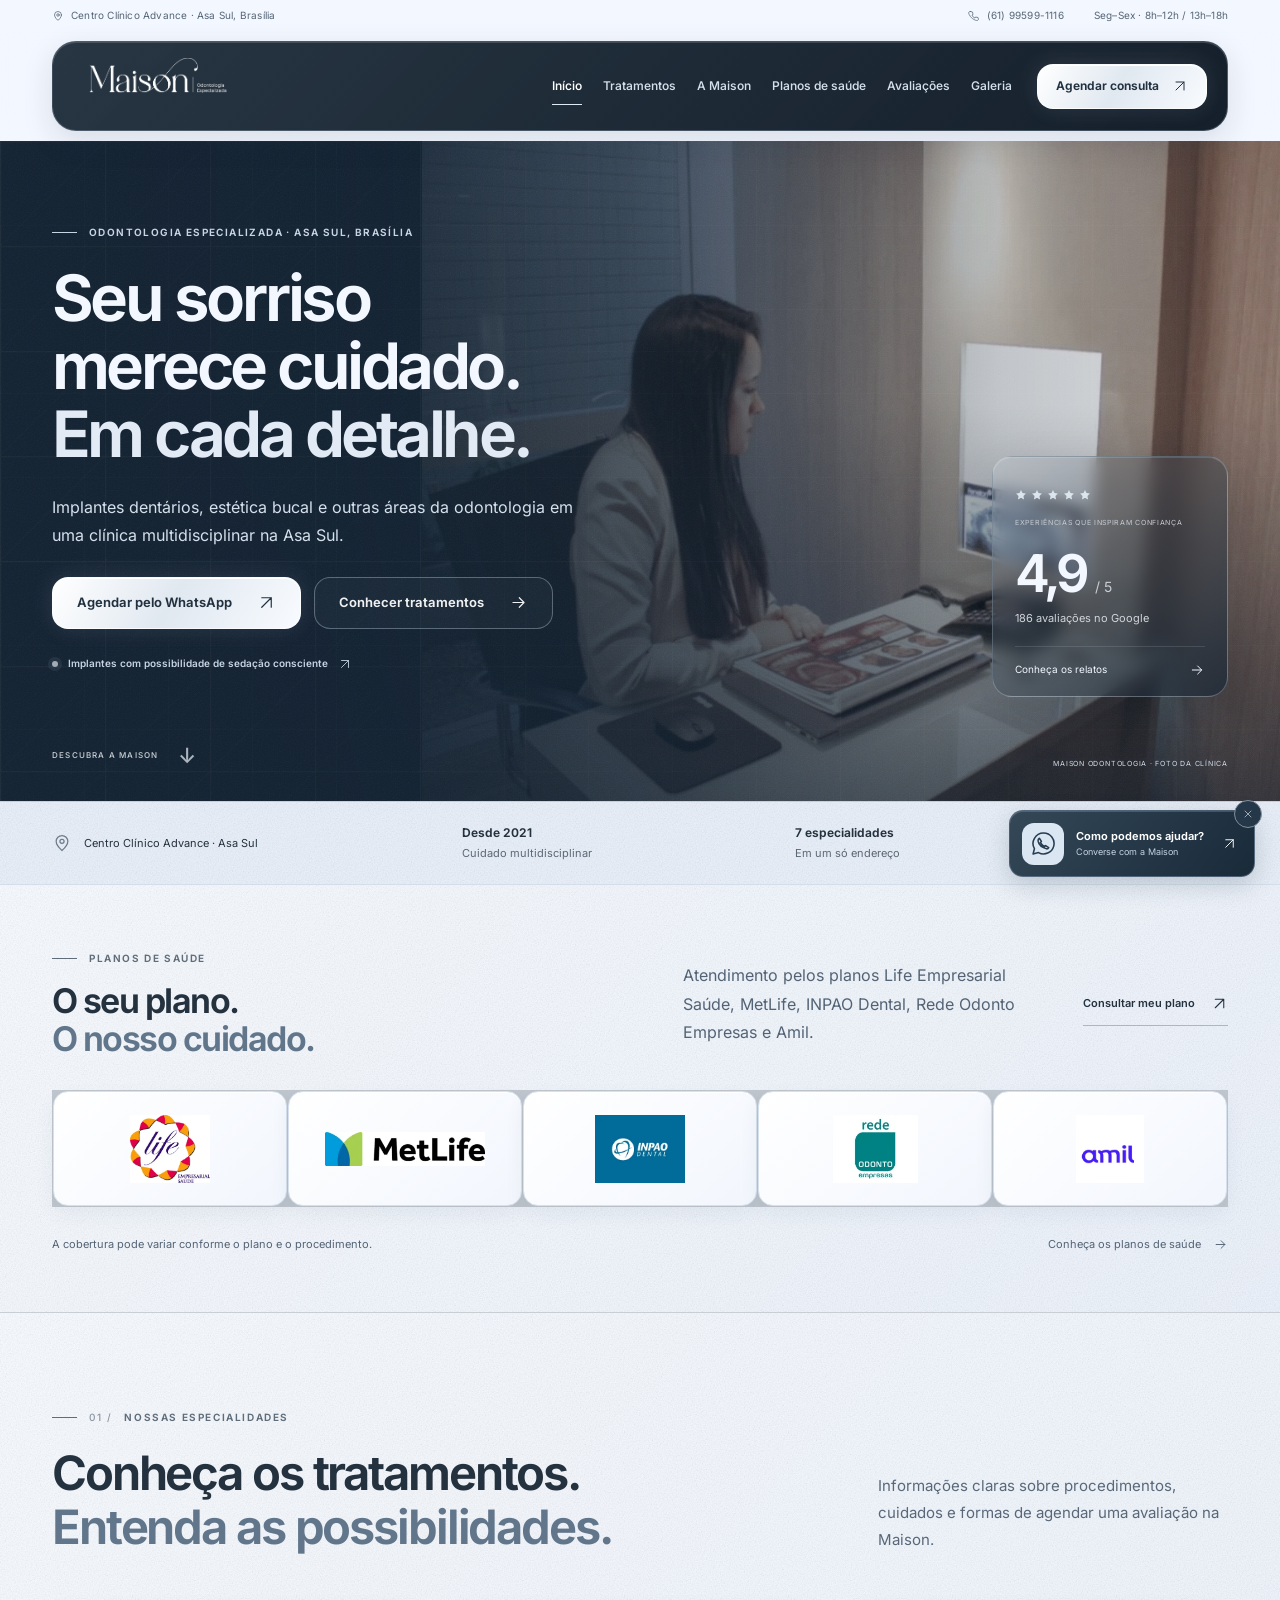
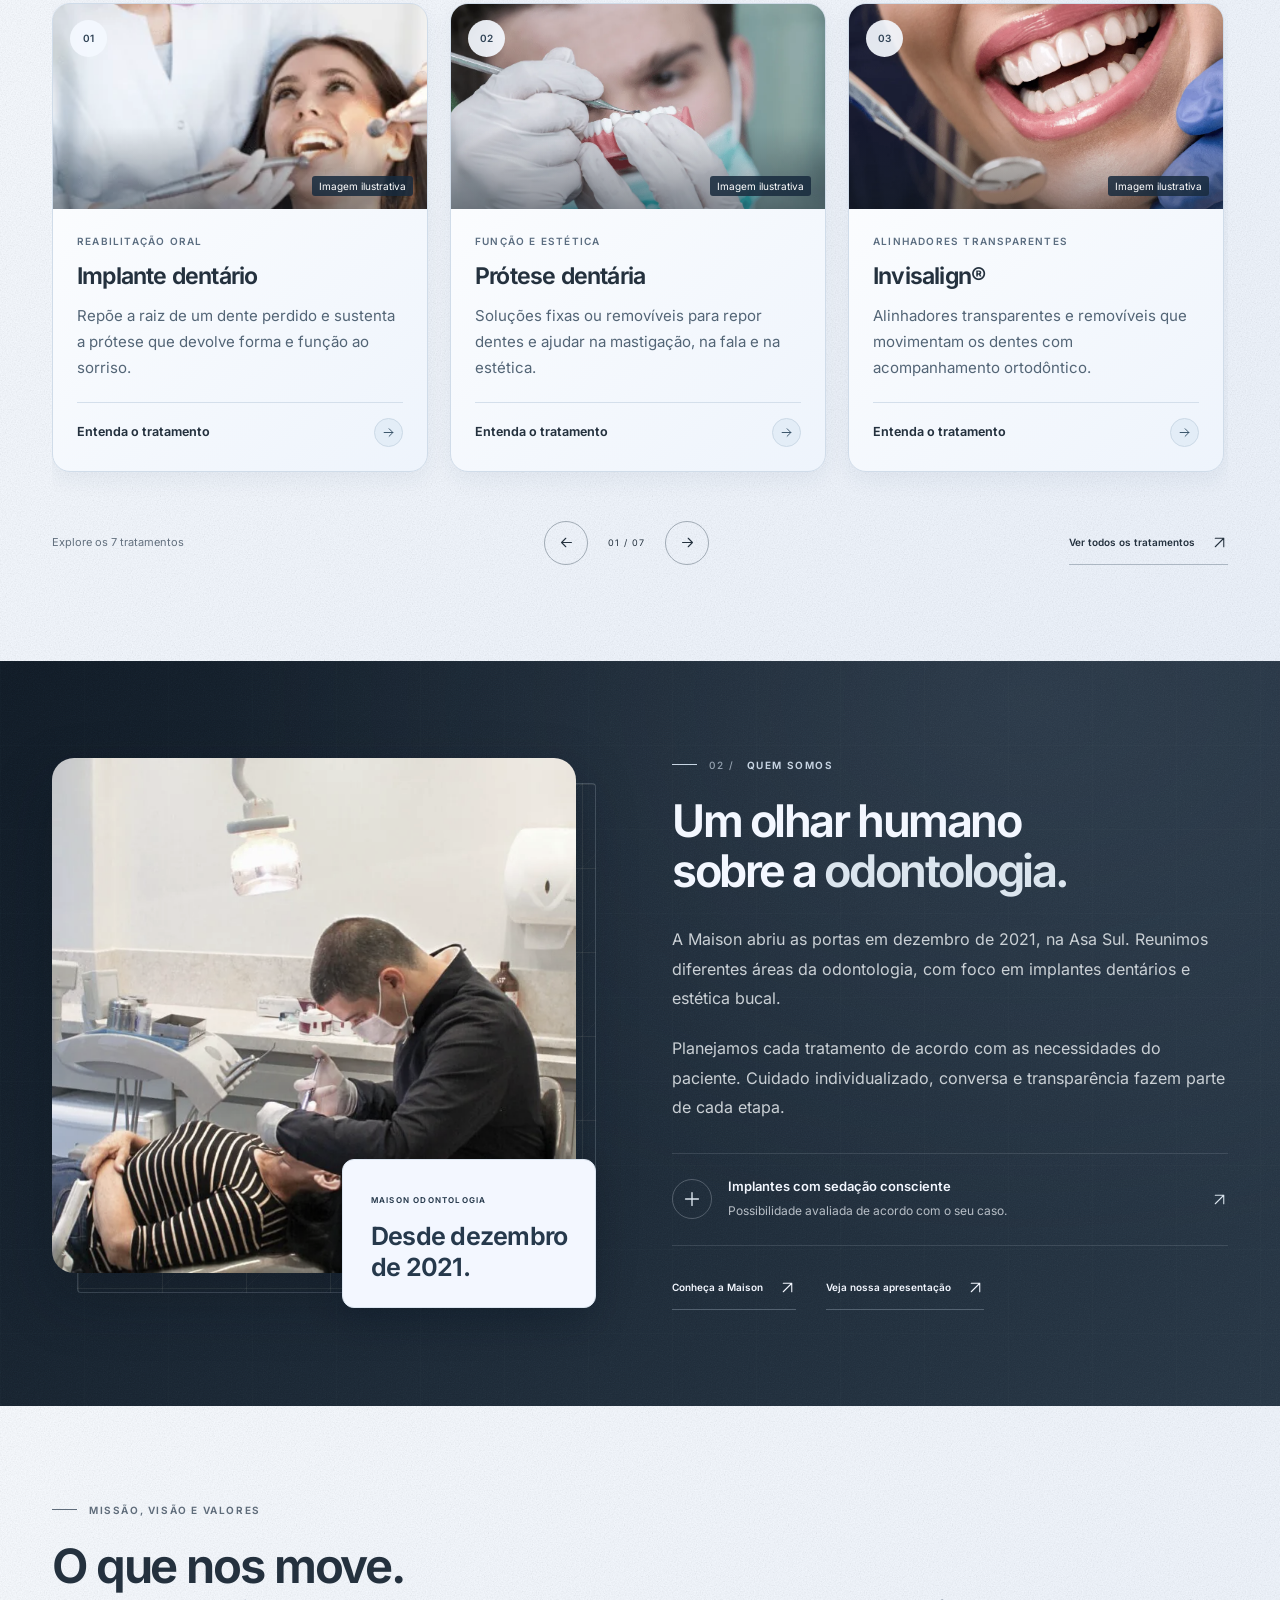
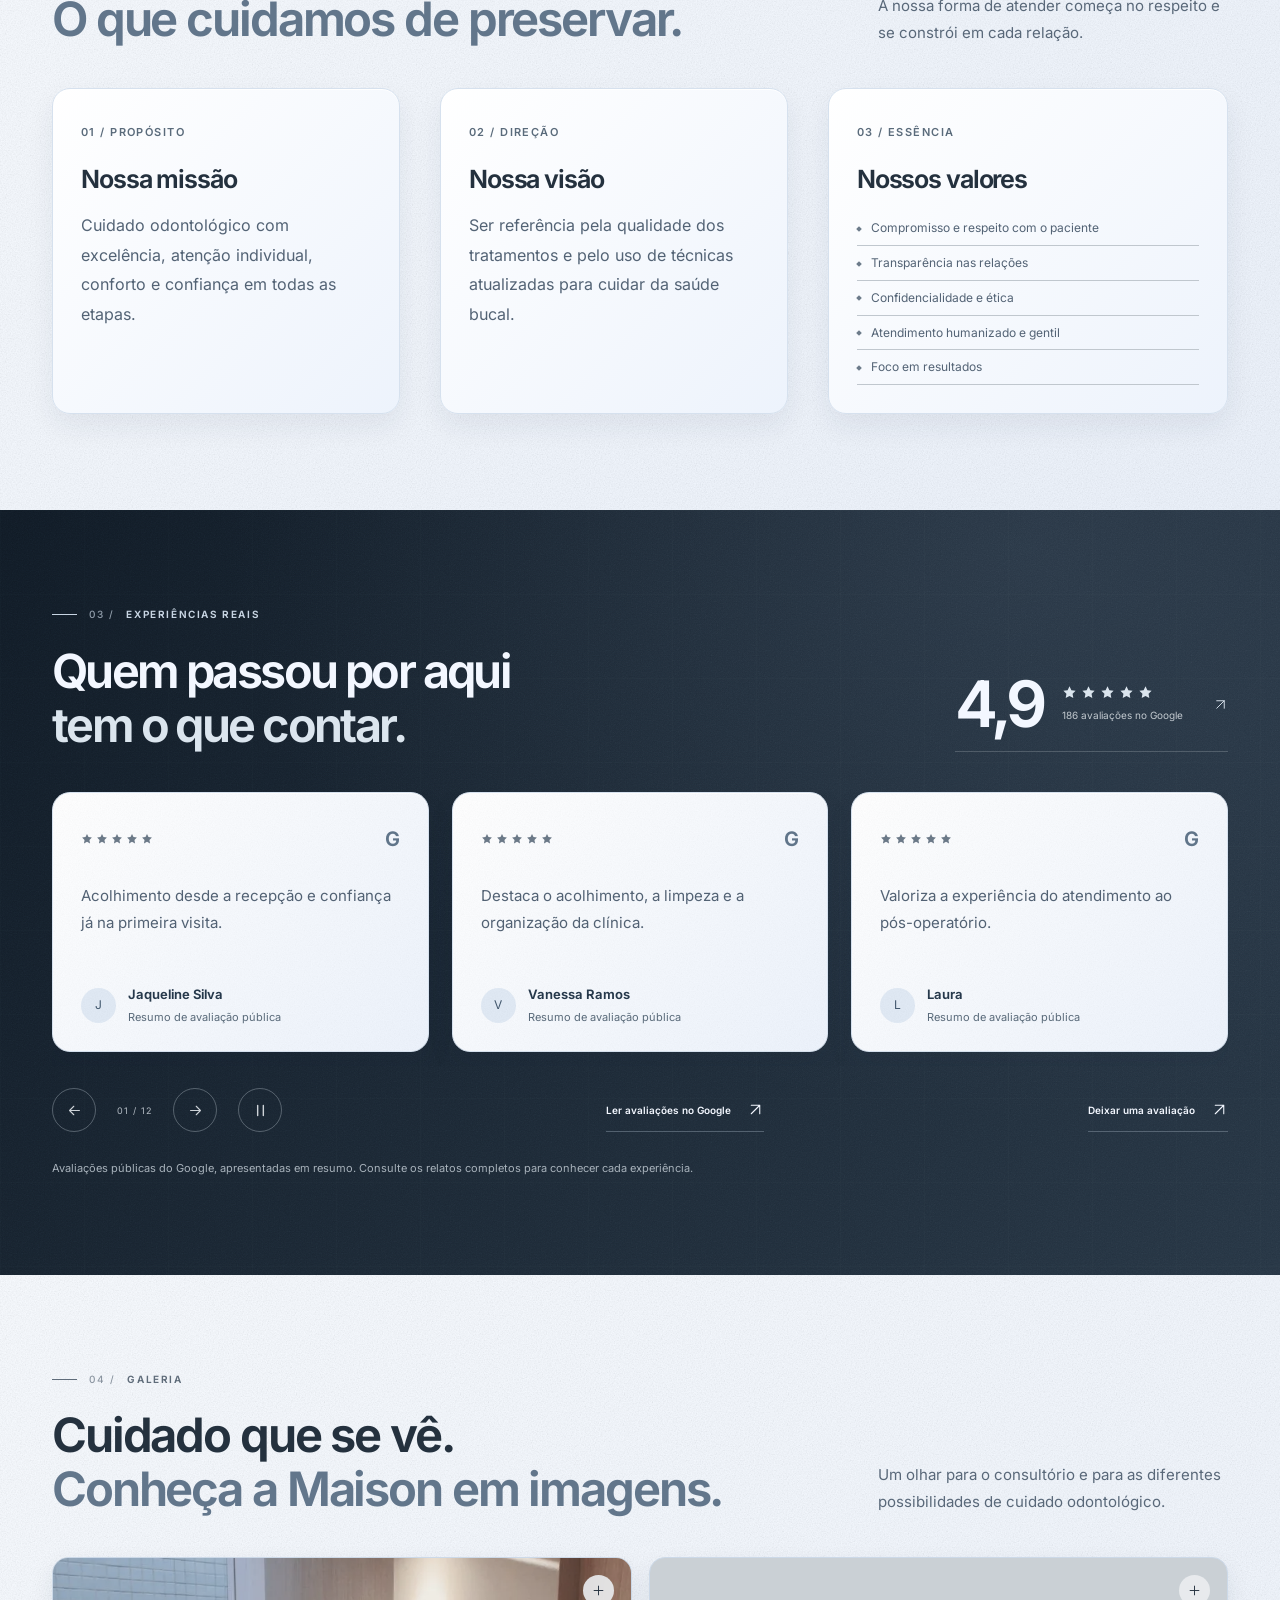
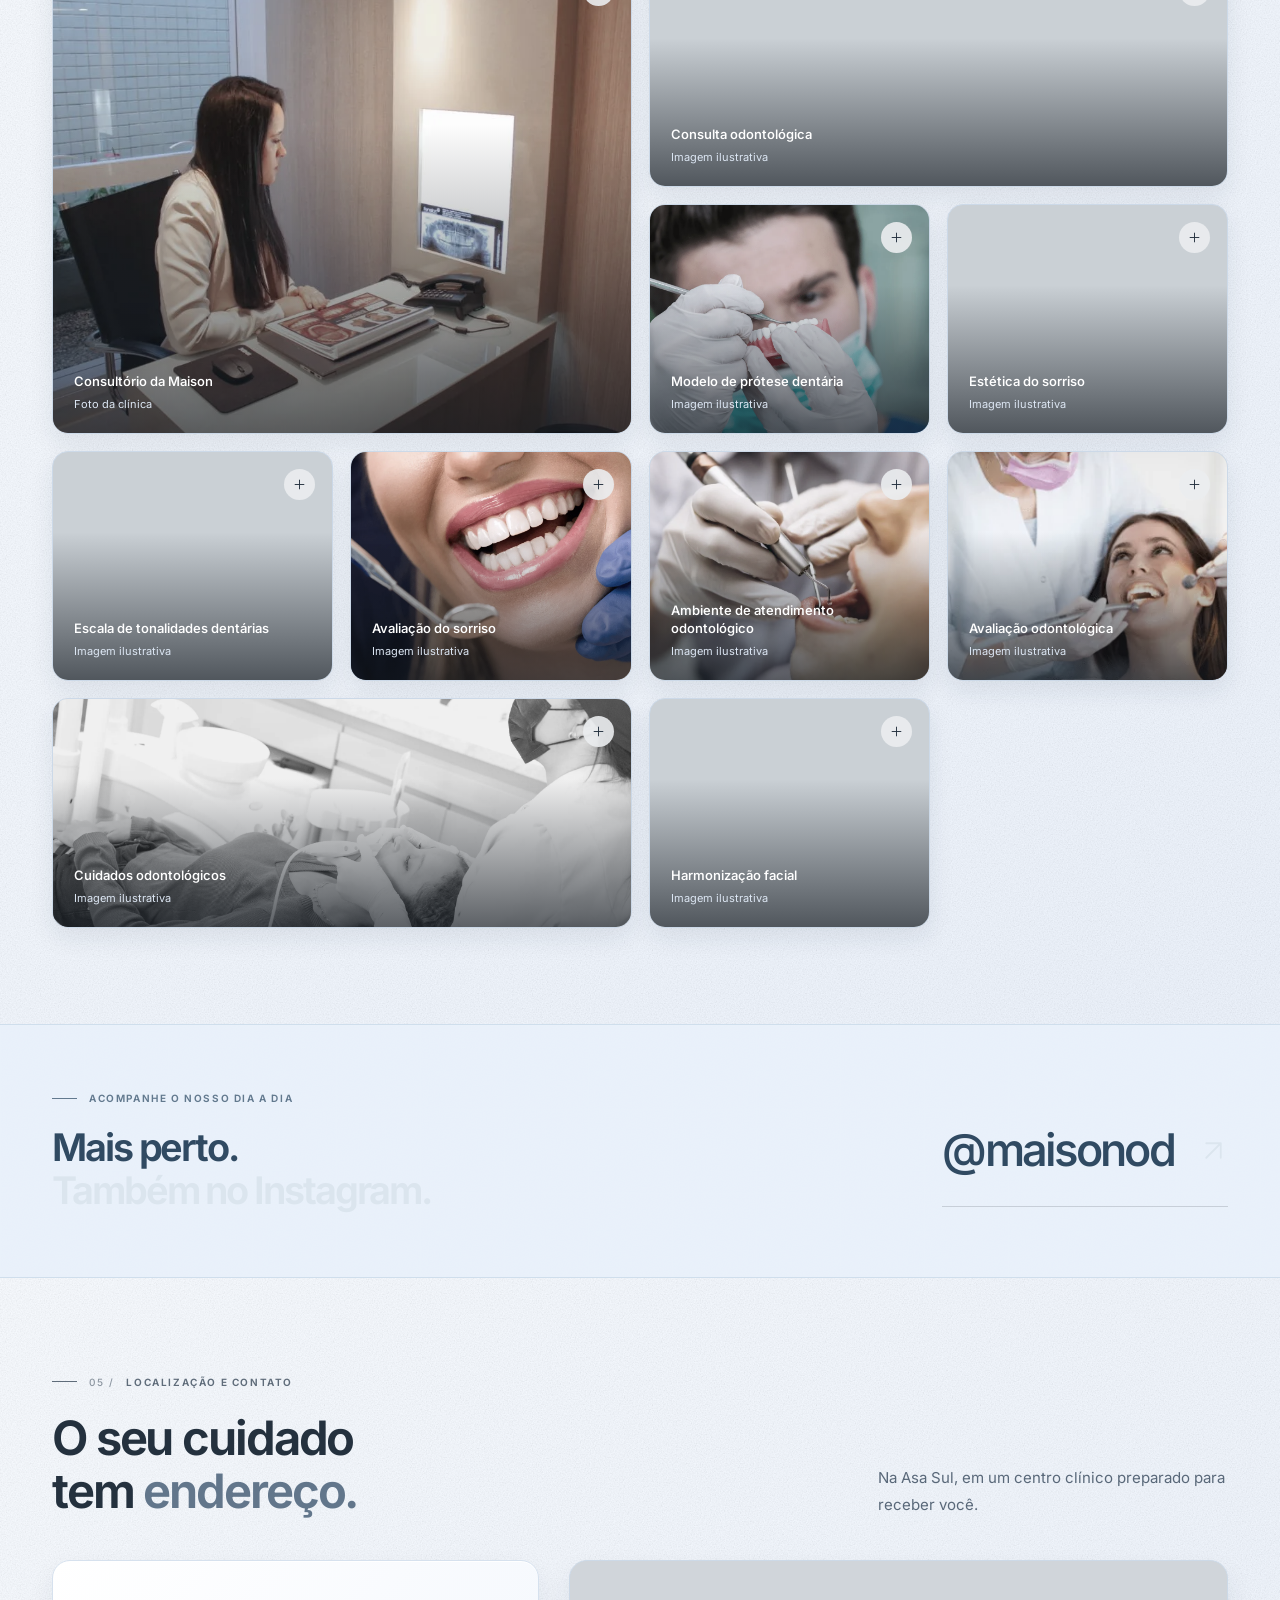
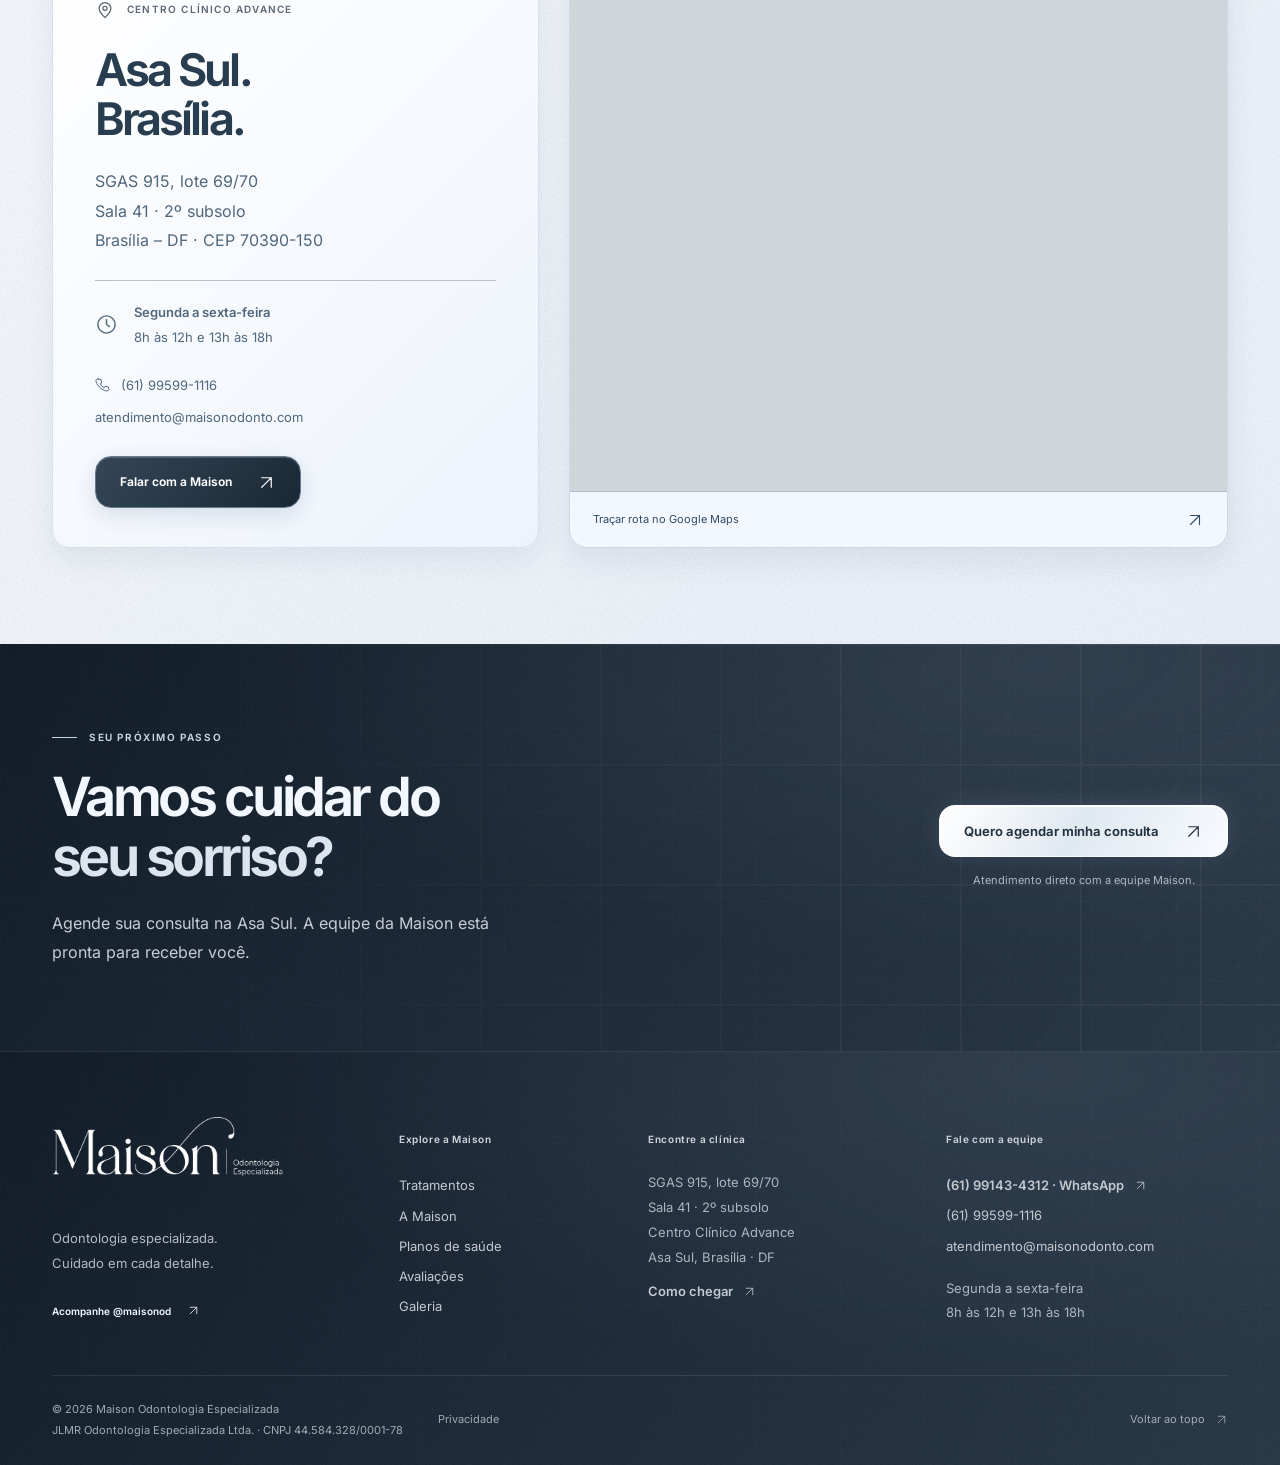
==== commit 4276e120: "feat(v8): navegação por objetivos e identidade visual responsiva" ====
--- a/index.html
+++ b/index.html
@@ -1,4 +1,4 @@
-<!doctype html><html lang="pt-BR"><head><meta charset="utf-8"><meta name="viewport" content="width=device-width,initial-scale=1,viewport-fit=cover"><meta name="theme-color" content="#082e28"><title>Maison Odontologia Especializada | Asa Sul, Brasília</title><meta name="description" content="Clínica odontológica na Asa Sul. Sete tratamentos, cinco planos de saúde, implantes com possibilidade de sedação consciente e WhatsApp direto."><meta name="robots" content="noindex,nofollow"><link rel="canonical" href="https://cornflowerblue-reindeer-259674.hostingersite.com/"><meta property="og:type" content="website"><meta property="og:locale" content="pt_BR"><meta property="og:site_name" content="Maison Odontologia Especializada"><meta property="og:title" content="Maison Odontologia Especializada | Asa Sul, Brasília"><meta property="og:description" content="Clínica odontológica na Asa Sul. Sete tratamentos, cinco planos de saúde, implantes com possibilidade de sedação consciente e WhatsApp direto."><meta property="og:url" content="https://cornflowerblue-reindeer-259674.hostingersite.com/"><meta property="og:image" content="https://cornflowerblue-reindeer-259674.hostingersite.com/assets/img/og-maison.jpg"><meta name="twitter:card" content="summary_large_image"><link rel="icon" type="image/svg+xml" href="assets/img/favicon.svg"><link rel="preload" href="assets/fonts/inter-variable.woff2" as="font" type="font/woff2" crossorigin><link rel="stylesheet" href="assets/css/maison.css?v=maison-v7"><script type="application/ld+json">{"@context": "https://schema.org", "@graph": [{"@type": "Dentist", "@id": "https://cornflowerblue-reindeer-259674.hostingersite.com/#maison", "name": "Maison Odontologia Especializada", "legalName": "JLMR Odontologia Especializada Ltda.", "taxID": "44.584.328/0001-78", "url": "https://cornflowerblue-reindeer-259674.hostingersite.com/", "telephone": "+55 61 99599-1116", "email": "atendimento@maisonodonto.com", "image": "https://cornflowerblue-reindeer-259674.hostingersite.com/assets/img/clinica.webp", "address": {"@type": "PostalAddress", "streetAddress": "SGAS 915, lote 69/70, sala 41, 2º subsolo, Centro Clínico Advance", "addressLocality": "Brasília", "addressRegion": "DF", "postalCode": "70390-150", "addressCountry": "BR"}, "openingHoursSpecification": [{"@type": "OpeningHoursSpecification", "dayOfWeek": ["Monday", "Tuesday", "Wednesday", "Thursday", "Friday"], "opens": "08:00", "closes": "12:00"}, {"@type": "OpeningHoursSpecification", "dayOfWeek": ["Monday", "Tuesday", "Wednesday", "Thursday", "Friday"], "opens": "13:00", "closes": "18:00"}], "sameAs": ["https://www.instagram.com/maisonod/"]}]}</script><style>#opening{opacity:0;visibility:hidden;pointer-events:none;animation:maison-opening-exit 2.3s both}#opening.is-hidden{animation:none;opacity:0;visibility:hidden;pointer-events:none}#conteudo:target~#opening{display:none}@keyframes maison-opening-exit{0%,72%{opacity:1;visibility:visible;pointer-events:auto}100%{opacity:0;visibility:hidden;pointer-events:none}}@media(prefers-reduced-motion:reduce){#opening{display:none;animation:none}}</style></head><body id="topo" class="home-page"><a class="skip-link" href="#conteudo">Pular para o conteúdo</a><div class="topbar"><div class="container"><span><svg class="icon " viewBox="0 0 24 24" fill="none" aria-hidden="true"><path d="M19 10c0 5-7 11-7 11S5 15 5 10a7 7 0 1 1 14 0Z"/><circle cx="12" cy="10" r="2.5"/></svg> Centro Clínico Advance · Asa Sul, Brasília</span><a href="tel:+5561995991116"><svg class="icon " viewBox="0 0 24 24" fill="none" aria-hidden="true"><path d="m5 3 4 1 1 5-2 1c1 3 3 5 6 6l1-2 5 1 1 4c-1 3-6 2-9 0-4-2-7-5-9-9-2-3-3-8 2-7Z"/></svg> (61) 99599-1116</a><span class="topbar-hours">Seg–Sex · 8h–12h / 13h–18h</span></div></div>
+<!doctype html><html lang="pt-BR"><head><meta charset="utf-8"><meta name="viewport" content="width=device-width,initial-scale=1,viewport-fit=cover"><meta name="theme-color" content="#172b3b"><title>Maison Odontologia Especializada | Asa Sul, Brasília</title><meta name="description" content="Clínica odontológica na Asa Sul. Sete tratamentos, cinco planos de saúde, implantes com possibilidade de sedação consciente e WhatsApp direto."><meta name="robots" content="noindex,nofollow"><link rel="canonical" href="https://cornflowerblue-reindeer-259674.hostingersite.com/"><meta property="og:type" content="website"><meta property="og:locale" content="pt_BR"><meta property="og:site_name" content="Maison Odontologia Especializada"><meta property="og:title" content="Maison Odontologia Especializada | Asa Sul, Brasília"><meta property="og:description" content="Clínica odontológica na Asa Sul. Sete tratamentos, cinco planos de saúde, implantes com possibilidade de sedação consciente e WhatsApp direto."><meta property="og:url" content="https://cornflowerblue-reindeer-259674.hostingersite.com/"><meta property="og:image" content="https://cornflowerblue-reindeer-259674.hostingersite.com/assets/img/og-maison.jpg"><meta name="twitter:card" content="summary_large_image"><link rel="icon" type="image/svg+xml" href="assets/img/favicon.svg"><link rel="preload" href="assets/fonts/inter-variable.woff2" as="font" type="font/woff2" crossorigin><link rel="stylesheet" href="assets/css/maison.css?v=maison-v8"><link rel="stylesheet" href="assets/css/maison-v8.css?v=maison-v8"><script type="application/ld+json">{"@context": "https://schema.org", "@graph": [{"@type": "Dentist", "@id": "https://cornflowerblue-reindeer-259674.hostingersite.com/#maison", "name": "Maison Odontologia Especializada", "legalName": "JLMR Odontologia Especializada Ltda.", "taxID": "44.584.328/0001-78", "url": "https://cornflowerblue-reindeer-259674.hostingersite.com/", "telephone": "+55 61 99599-1116", "email": "atendimento@maisonodonto.com", "image": "https://cornflowerblue-reindeer-259674.hostingersite.com/assets/img/clinica.webp", "address": {"@type": "PostalAddress", "streetAddress": "SGAS 915, lote 69/70, sala 41, 2º subsolo, Centro Clínico Advance", "addressLocality": "Brasília", "addressRegion": "DF", "postalCode": "70390-150", "addressCountry": "BR"}, "openingHoursSpecification": [{"@type": "OpeningHoursSpecification", "dayOfWeek": ["Monday", "Tuesday", "Wednesday", "Thursday", "Friday"], "opens": "08:00", "closes": "12:00"}, {"@type": "OpeningHoursSpecification", "dayOfWeek": ["Monday", "Tuesday", "Wednesday", "Thursday", "Friday"], "opens": "13:00", "closes": "18:00"}], "sameAs": ["https://www.instagram.com/maisonod/"]}]}</script><style>#opening{opacity:0;visibility:hidden;pointer-events:none;animation:maison-opening-exit 2.3s both}#opening.is-hidden{animation:none;opacity:0;visibility:hidden;pointer-events:none}#conteudo:target~#opening{display:none}@keyframes maison-opening-exit{0%,72%{opacity:1;visibility:visible;pointer-events:auto}100%{opacity:0;visibility:hidden;pointer-events:none}}@media(prefers-reduced-motion:reduce){#opening{display:none;animation:none}}</style></head><body id="topo" class="home-page"><a class="skip-link" href="#conteudo">Pular para o conteúdo</a><div class="topbar"><div class="container"><span><svg class="icon " viewBox="0 0 24 24" fill="none" aria-hidden="true"><path d="M19 10c0 5-7 11-7 11S5 15 5 10a7 7 0 1 1 14 0Z"/><circle cx="12" cy="10" r="2.5"/></svg> Centro Clínico Advance · Asa Sul, Brasília</span><a href="tel:+5561995991116"><svg class="icon " viewBox="0 0 24 24" fill="none" aria-hidden="true"><path d="m5 3 4 1 1 5-2 1c1 3 3 5 6 6l1-2 5 1 1 4c-1 3-6 2-9 0-4-2-7-5-9-9-2-3-3-8 2-7Z"/></svg> (61) 99599-1116</a><span class="topbar-hours">Seg–Sex · 8h–12h / 13h–18h</span></div></div>
 <header class="site-header"><div class="scroll-progress" aria-hidden="true"></div><div class="container header-inner"><a href="index.html" class="brand" aria-label="Maison Odontologia — início"><img src="assets/img/logo.webp" width="650" height="255" alt="Maison Odontologia Especializada"></a><nav class="desktop-nav" aria-label="Menu principal"><a href="index.html" aria-current="page">Início</a><a href="especialidades.html">Tratamentos</a><a href="a-maison.html">A Maison</a><a href="convenios.html">Planos de saúde</a><a href="index.html#avaliacoes">Avaliações</a><a href="index.html#galeria">Galeria</a></nav><a class="btn btn-gold header-cta" href="https://wa.me/5561991434312?text=Ol%C3%A1%2C%20Maison%21%20Gostaria%20de%20agendar%20uma%20consulta." target="_blank" rel="noopener noreferrer"><span class="desktop-label">Agendar consulta</span><span class="mobile-label">Agendar</span><svg class="icon " viewBox="0 0 24 24" fill="none" aria-hidden="true"><path d="M6 18 18 6M6 6h12v12"/></svg></a><details class="mobile-menu"><summary aria-label="Abrir ou fechar menu"><span></span><span></span><span></span></summary><div class="mobile-panel"><span class="eyebrow"><i></i>MAISON · ODONTOLOGIA ESPECIALIZADA</span><nav aria-label="Menu do celular"><a href="index.html" aria-current="page">Início</a><a href="especialidades.html">Tratamentos</a><a href="a-maison.html">A Maison</a><a href="convenios.html">Planos de saúde</a><a href="index.html#avaliacoes">Avaliações</a><a href="index.html#galeria">Galeria</a><a href="contato.html">Como chegar e contato</a></nav><a class="btn btn-gold " href="https://wa.me/5561991434312?text=Ol%C3%A1%2C%20Maison%21%20Gostaria%20de%20agendar%20uma%20consulta." target="_blank" rel="noopener noreferrer">Agendar pelo WhatsApp<svg class="icon " viewBox="0 0 24 24" fill="none" aria-hidden="true"><path d="M6 18 18 6M6 6h12v12"/></svg></a><a class="mobile-instagram" href="https://www.instagram.com/maisonod/" target="_blank" rel="noopener noreferrer">Instagram · @maisonod<svg class="icon " viewBox="0 0 24 24" fill="none" aria-hidden="true"><path d="M6 18 18 6M6 6h12v12"/></svg></a><p>SGAS 915 · Centro Clínico Advance<br>Sala 41 · 2º subsolo · Asa Sul</p></div></details></div></header><main id="conteudo" tabindex="-1"><section class="hero forest" id="inicio"><div class="hero-image"><img class="" src="assets/img/clinica.webp" alt="Ambiente de consulta da Maison Odontologia na Asa Sul" width="1024" height="683" loading="eager" fetchpriority="high" decoding="async"></div><div class="hero-shade"></div><div class="hero-lines" aria-hidden="true"></div><div class="container hero-content"><div class="hero-copy"><span class="eyebrow"><i></i>ODONTOLOGIA ESPECIALIZADA · ASA SUL, BRASÍLIA</span><h1>Seu sorriso<br>merece cuidado.<br><em>Em cada detalhe.</em></h1><p>Implantes dentários, estética bucal e outras áreas da odontologia em uma clínica multidisciplinar na Asa Sul.</p><div class="hero-actions"><a class="btn btn-gold " href="https://wa.me/5561991434312?text=Ol%C3%A1%2C%20Maison%21%20Gostaria%20de%20agendar%20uma%20consulta." target="_blank" rel="noopener noreferrer">Agendar pelo WhatsApp<svg class="icon " viewBox="0 0 24 24" fill="none" aria-hidden="true"><path d="M6 18 18 6M6 6h12v12"/></svg></a><a class="btn btn-ghost" href="#tratamentos">Conhecer tratamentos <svg class="icon " viewBox="0 0 24 24" fill="none" aria-hidden="true"><path d="M5 12h14m-6-6 6 6-6 6"/></svg></a></div><a class="hero-sedation" href="implantes-dentarios.html"><span></span>Implantes com possibilidade de sedação consciente <svg class="icon " viewBox="0 0 24 24" fill="none" aria-hidden="true"><path d="M6 18 18 6M6 6h12v12"/></svg></a></div><a class="hero-proof" href="#avaliacoes"><div><span class="stars" aria-label="5 estrelas"><svg class="icon " viewBox="0 0 24 24" fill="none" aria-hidden="true"><path d="m12 2 3 6.2 6.8 1-4.9 4.8 1.2 6.8L12 17.6l-6.1 3.2 1.2-6.8-4.9-4.8 6.8-1L12 2Z"/></svg><svg class="icon " viewBox="0 0 24 24" fill="none" aria-hidden="true"><path d="m12 2 3 6.2 6.8 1-4.9 4.8 1.2 6.8L12 17.6l-6.1 3.2 1.2-6.8-4.9-4.8 6.8-1L12 2Z"/></svg><svg class="icon " viewBox="0 0 24 24" fill="none" aria-hidden="true"><path d="m12 2 3 6.2 6.8 1-4.9 4.8 1.2 6.8L12 17.6l-6.1 3.2 1.2-6.8-4.9-4.8 6.8-1L12 2Z"/></svg><svg class="icon " viewBox="0 0 24 24" fill="none" aria-hidden="true"><path d="m12 2 3 6.2 6.8 1-4.9 4.8 1.2 6.8L12 17.6l-6.1 3.2 1.2-6.8-4.9-4.8 6.8-1L12 2Z"/></svg><svg class="icon " viewBox="0 0 24 24" fill="none" aria-hidden="true"><path d="m12 2 3 6.2 6.8 1-4.9 4.8 1.2 6.8L12 17.6l-6.1 3.2 1.2-6.8-4.9-4.8 6.8-1L12 2Z"/></svg></span><span>EXPERIÊNCIAS QUE INSPIRAM CONFIANÇA</span></div><strong>4,9 <small>/ 5</small></strong><p>186 avaliações no Google</p><span class="hero-proof-link">Conheça os relatos <svg class="icon " viewBox="0 0 24 24" fill="none" aria-hidden="true"><path d="M5 12h14m-6-6 6 6-6 6"/></svg></span></a><a class="hero-discover" href="#planos">DESCUBRA A MAISON <span>↓</span></a><span class="hero-photo-label">MAISON ODONTOLOGIA · FOTO DA CLÍNICA</span></div></section>
-<div class="credibility-strip paper"><div class="container"><span><svg class="icon " viewBox="0 0 24 24" fill="none" aria-hidden="true"><path d="M19 10c0 5-7 11-7 11S5 15 5 10a7 7 0 1 1 14 0Z"/><circle cx="12" cy="10" r="2.5"/></svg>Centro Clínico Advance · Asa Sul</span><span><b>Desde 2021</b> Cuidado multidisciplinar</span><span><b>7 especialidades</b> Em um só endereço</span><a href="contato.html">Conheça a clínica <svg class="icon " viewBox="0 0 24 24" fill="none" aria-hidden="true"><path d="M6 18 18 6M6 6h12v12"/></svg></a></div></div><section class="plans-section paper" id="planos"><div class="container"><div class="plans-heading"><div><span class="eyebrow"><i></i>PLANOS DE SAÚDE</span><h2>O seu plano.<br><em>O nosso cuidado.</em></h2></div><div><p>Atendimento pelos planos Life Empresarial Saúde, MetLife, INPAO Dental, Rede Odonto Empresas e Amil.</p><a class="text-link" href="https://wa.me/5561991434312?text=Ol%C3%A1%2C%20Maison%21%20Gostaria%20de%20consultar%20o%20atendimento%20pelo%20meu%20plano%20de%20sa%C3%BAde." target="_blank" rel="noopener noreferrer">Consultar meu plano<svg class="icon " viewBox="0 0 24 24" fill="none" aria-hidden="true"><path d="M6 18 18 6M6 6h12v12"/></svg></a></div></div><div class="plan-grid" aria-label="Planos de saúde atendidos"><div class="plan-logo" data-reveal><img src="assets/img/plan-life.webp" alt="Life Empresarial Saúde" width="240" height="200" loading="lazy" decoding="async"></div><div class="plan-logo" data-reveal><img src="assets/img/plan-metlife.webp" alt="MetLife" width="300" height="64" loading="lazy" decoding="async"></div><div class="plan-logo" data-reveal><img src="assets/img/plan-inpao.webp" alt="INPAO Dental" width="240" height="200" loading="lazy" decoding="async"></div><div class="plan-logo" data-reveal><img src="assets/img/plan-odontoempresas.webp" alt="Rede Odonto Empresas" width="240" height="200" loading="lazy" decoding="async"></div><div class="plan-logo" data-reveal><img src="assets/img/plan-amil.webp" alt="Amil" width="240" height="200" loading="lazy" decoding="async"></div></div><div class="plans-bottom"><span>A cobertura pode variar conforme o plano e o procedimento.</span><a href="convenios.html">Conheça os planos de saúde <svg class="icon " viewBox="0 0 24 24" fill="none" aria-hidden="true"><path d="M5 12h14m-6-6 6 6-6 6"/></svg></a></div></div></section><section class="section treatments paper" id="tratamentos"><div class="container"><div class="section-heading"><div><span class="eyebrow"><i></i><b>01 /</b> NOSSAS ESPECIALIDADES</span><h2>Um cuidado completo.<br>Para o <em>seu sorriso.</em></h2></div><p>Implantes, estética e outras áreas da odontologia reunidas em uma clínica multidisciplinar na Asa Sul.</p></div><div class="services-rail" data-carousel="services" aria-label="Sete tratamentos da Maison"><article class="service-card" id="implantes"><a href="implantes-dentarios.html"><div class="service-image"><img class="" src="assets/img/tratamento-implantes.webp" alt="Imagem ilustrativa de implante dentário" width="300" height="300" loading="lazy" decoding="async"><span class="service-number">01</span><span class="service-photo-note">Imagem ilustrativa</span></div><div class="service-card-content"><span class="micro-label">Reabilitação oral</span><h3>Implante dentário</h3><p>Repõe a raiz de um dente perdido e sustenta a prótese que devolve forma e função ao sorriso.</p><span class="card-link">Entenda o tratamento <span><svg class="icon " viewBox="0 0 24 24" fill="none" aria-hidden="true"><path d="M5 12h14m-6-6 6 6-6 6"/></svg></span></span></div></a></article><article class="service-card" id="proteses"><a href="proteses-dentarias.html"><div class="service-image"><img class="" src="assets/img/tratamento-protese.webp" alt="Imagem ilustrativa de prótese dentária" width="1024" height="1024" loading="lazy" decoding="async"><span class="service-number">02</span><span class="service-photo-note">Imagem ilustrativa</span></div><div class="service-card-content"><span class="micro-label">Função e estética</span><h3>Prótese dentária</h3><p>Soluções fixas ou removíveis para repor dentes e ajudar na mastigação, na fala e na estética.</p><span class="card-link">Entenda o tratamento <span><svg class="icon " viewBox="0 0 24 24" fill="none" aria-hidden="true"><path d="M5 12h14m-6-6 6 6-6 6"/></svg></span></span></div></a></article><article class="service-card" id="invisalign"><a href="invisalign.html"><div class="service-image"><img class="" src="assets/img/tratamento-invisalign.webp" alt="Imagem ilustrativa de invisalign®" width="1024" height="1024" loading="lazy" decoding="async"><span class="service-number">03</span><span class="service-photo-note">Imagem ilustrativa</span></div><div class="service-card-content"><span class="micro-label">Alinhadores transparentes</span><h3>Invisalign®</h3><p>Alinhadores transparentes e removíveis que movimentam os dentes com acompanhamento ortodôntico.</p><span class="card-link">Entenda o tratamento <span><svg class="icon " viewBox="0 0 24 24" fill="none" aria-hidden="true"><path d="M5 12h14m-6-6 6 6-6 6"/></svg></span></span></div></a></article><article class="service-card" id="lentes"><a href="lentes-de-contato-dental.html"><div class="service-image"><img class="" src="assets/img/tratamento-lentes.webp" alt="Imagem ilustrativa de lentes de contato dentais" width="1024" height="1024" loading="lazy" decoding="async"><span class="service-number">04</span><span class="service-photo-note">Imagem ilustrativa</span></div><div class="service-card-content"><span class="micro-label">Estética dental</span><h3>Lentes de contato dentais</h3><p>Lâminas finas sobre a frente dos dentes para planejar mudanças de cor, forma e proporção.</p><span class="card-link">Entenda o tratamento <span><svg class="icon " viewBox="0 0 24 24" fill="none" aria-hidden="true"><path d="M5 12h14m-6-6 6 6-6 6"/></svg></span></span></div></a></article><article class="service-card" id="cirurgia"><a href="cirurgia-dentaria.html"><div class="service-image"><img class="" src="assets/img/tratamento-cirurgia.webp" alt="Imagem ilustrativa de cirurgia dentária" width="1024" height="683" loading="lazy" decoding="async"><span class="service-number">05</span><span class="service-photo-note">Imagem ilustrativa</span></div><div class="service-card-content"><span class="micro-label">Cuidado cirúrgico</span><h3>Cirurgia dentária</h3><p>Procedimentos como extrações, com avaliação, planejamento e orientações para a recuperação.</p><span class="card-link">Entenda o tratamento <span><svg class="icon " viewBox="0 0 24 24" fill="none" aria-hidden="true"><path d="M5 12h14m-6-6 6 6-6 6"/></svg></span></span></div></a></article><article class="service-card" id="clareamento"><a href="clareamento-dental.html"><div class="service-image"><img class="" src="assets/img/tratamento-clareamento.webp" alt="Imagem ilustrativa de clareamento dentário" width="1024" height="1024" loading="lazy" decoding="async"><span class="service-number">06</span><span class="service-photo-note">Imagem ilustrativa</span></div><div class="service-card-content"><span class="micro-label">Estética do sorriso</span><h3>Clareamento dentário</h3><p>Tratamento para clarear dentes naturais, no consultório ou em casa com supervisão profissional.</p><span class="card-link">Entenda o tratamento <span><svg class="icon " viewBox="0 0 24 24" fill="none" aria-hidden="true"><path d="M5 12h14m-6-6 6 6-6 6"/></svg></span></span></div></a></article><article class="service-card" id="harmonizacao"><a href="harmonizacao-orofacial.html"><div class="service-image"><img class="" src="assets/img/tratamento-harmonizacao.webp" alt="Imagem ilustrativa de harmonização facial" width="1024" height="1024" loading="lazy" decoding="async"><span class="service-number">07</span><span class="service-photo-note">Imagem ilustrativa</span></div><div class="service-card-content"><span class="micro-label">Harmonia facial</span><h3>Harmonização facial</h3><p>Planejamento estético das proporções do rosto, com técnicas escolhidas para os seus objetivos.</p><span class="card-link">Entenda o tratamento <span><svg class="icon " viewBox="0 0 24 24" fill="none" aria-hidden="true"><path d="M5 12h14m-6-6 6 6-6 6"/></svg></span></span></div></a></article></div><div class="carousel-bottom"><span>Explore os 7 tratamentos <span class="mobile-hint">· Deslize para conhecer</span></span><div class="carousel-controls"><button type="button" data-prev="services" aria-label="Tratamento anterior"><svg class="icon reverse" viewBox="0 0 24 24" fill="none" aria-hidden="true"><path d="M5 12h14m-6-6 6 6-6 6"/></svg></button><span data-status="services">01 / 07</span><button type="button" data-next="services" aria-label="Próximo tratamento"><svg class="icon " viewBox="0 0 24 24" fill="none" aria-hidden="true"><path d="M5 12h14m-6-6 6 6-6 6"/></svg></button></div><a class="text-link" href="especialidades.html">Ver todos os tratamentos <svg class="icon " viewBox="0 0 24 24" fill="none" aria-hidden="true"><path d="M6 18 18 6M6 6h12v12"/></svg></a></div></div></section><section class="section about-section forest" id="sobre"><div class="container about-grid"><div class="about-visual" data-reveal><img class="about-main-photo" src="assets/img/atendimento-1024.webp" alt="Atendimento odontológico na Maison" width="1024" height="686" loading="lazy" decoding="async"><div class="about-photo-tag"><span>MAISON ODONTOLOGIA</span><b>Desde dezembro<br>de 2021.</b></div></div><div class="about-copy" data-reveal><span class="eyebrow"><i></i><b>02 /</b> QUEM SOMOS</span><h2>Um olhar humano<br>sobre a <em>odontologia.</em></h2><p>A Maison abriu as portas em dezembro de 2021, na Asa Sul. Reunimos diferentes áreas da odontologia, com foco em implantes dentários e estética bucal.</p><p>Planejamos cada tratamento de acordo com as necessidades do paciente. Cuidado individualizado, conversa e transparência fazem parte de cada etapa.</p><a class="sedation-link" href="implantes-dentarios.html"><span><svg class="icon " viewBox="0 0 24 24" fill="none" aria-hidden="true"><path d="M12 5v14M5 12h14"/></svg></span><div><b>Implantes com sedação consciente</b><small>Possibilidade avaliada de acordo com o seu caso.</small></div><svg class="icon " viewBox="0 0 24 24" fill="none" aria-hidden="true"><path d="M6 18 18 6M6 6h12v12"/></svg></a><div class="about-actions"><a class="text-link" href="a-maison.html">Conheça a Maison <svg class="icon " viewBox="0 0 24 24" fill="none" aria-hidden="true"><path d="M6 18 18 6M6 6h12v12"/></svg></a><a class="text-link" href="https://www.instagram.com/maisonod/p/DBZYqyhp9SQ/" target="_blank" rel="noopener noreferrer">Veja nossa apresentação<svg class="icon " viewBox="0 0 24 24" fill="none" aria-hidden="true"><path d="M6 18 18 6M6 6h12v12"/></svg></a></div></div></div></section><section class="section purpose paper"><div class="container"><div class="section-heading"><div><span class="eyebrow"><i></i>MISSÃO, VISÃO E VALORES</span><h2>O que nos move.<br><em>O que cuidamos de preservar.</em></h2></div><p>A nossa forma de atender começa no respeito e se constrói em cada relação.</p></div><div class="purpose-grid"><article data-reveal><span class="purpose-num">01 / PROPÓSITO</span><h3>Nossa missão</h3><p>Cuidado odontológico com excelência, atenção individual, conforto e confiança em todas as etapas.</p></article><article data-reveal><span class="purpose-num">02 / DIREÇÃO</span><h3>Nossa visão</h3><p>Ser referência pela qualidade dos tratamentos e pelo uso de técnicas atualizadas para cuidar da saúde bucal.</p></article><article class="purpose-values" data-reveal><span class="purpose-num">03 / ESSÊNCIA</span><h3>Nossos valores</h3><ul><li>Compromisso e respeito com o paciente</li><li>Transparência nas relações</li><li>Confidencialidade e ética</li><li>Atendimento humanizado e gentil</li><li>Foco em resultados</li></ul></article></div></div></section><section class="section reviews-section forest" id="avaliacoes"><div class="container"><div class="reviews-heading"><div data-reveal><span class="eyebrow"><i></i><b>03 /</b> EXPERIÊNCIAS REAIS</span><h2>Quem passou por aqui<br><em>tem o que contar.</em></h2></div><a href="https://search.google.com/local/reviews?ludocid=7965416693532771631" target="_blank" rel="noopener noreferrer" class="rating-summary"><strong>4,9</strong><div><span class="stars" aria-label="5 estrelas"><svg class="icon " viewBox="0 0 24 24" fill="none" aria-hidden="true"><path d="m12 2 3 6.2 6.8 1-4.9 4.8 1.2 6.8L12 17.6l-6.1 3.2 1.2-6.8-4.9-4.8 6.8-1L12 2Z"/></svg><svg class="icon " viewBox="0 0 24 24" fill="none" aria-hidden="true"><path d="m12 2 3 6.2 6.8 1-4.9 4.8 1.2 6.8L12 17.6l-6.1 3.2 1.2-6.8-4.9-4.8 6.8-1L12 2Z"/></svg><svg class="icon " viewBox="0 0 24 24" fill="none" aria-hidden="true"><path d="m12 2 3 6.2 6.8 1-4.9 4.8 1.2 6.8L12 17.6l-6.1 3.2 1.2-6.8-4.9-4.8 6.8-1L12 2Z"/></svg><svg class="icon " viewBox="0 0 24 24" fill="none" aria-hidden="true"><path d="m12 2 3 6.2 6.8 1-4.9 4.8 1.2 6.8L12 17.6l-6.1 3.2 1.2-6.8-4.9-4.8 6.8-1L12 2Z"/></svg><svg class="icon " viewBox="0 0 24 24" fill="none" aria-hidden="true"><path d="m12 2 3 6.2 6.8 1-4.9 4.8 1.2 6.8L12 17.6l-6.1 3.2 1.2-6.8-4.9-4.8 6.8-1L12 2Z"/></svg></span><span>186 avaliações no Google</span></div><svg class="icon " viewBox="0 0 24 24" fill="none" aria-hidden="true"><path d="M6 18 18 6M6 6h12v12"/></svg></a></div><div class="reviews-rail" data-carousel="reviews" aria-label="Avaliações de pacientes"><article class="review-card"><div class="review-top"><span class="stars" aria-label="5 estrelas"><svg class="icon " viewBox="0 0 24 24" fill="none" aria-hidden="true"><path d="m12 2 3 6.2 6.8 1-4.9 4.8 1.2 6.8L12 17.6l-6.1 3.2 1.2-6.8-4.9-4.8 6.8-1L12 2Z"/></svg><svg class="icon " viewBox="0 0 24 24" fill="none" aria-hidden="true"><path d="m12 2 3 6.2 6.8 1-4.9 4.8 1.2 6.8L12 17.6l-6.1 3.2 1.2-6.8-4.9-4.8 6.8-1L12 2Z"/></svg><svg class="icon " viewBox="0 0 24 24" fill="none" aria-hidden="true"><path d="m12 2 3 6.2 6.8 1-4.9 4.8 1.2 6.8L12 17.6l-6.1 3.2 1.2-6.8-4.9-4.8 6.8-1L12 2Z"/></svg><svg class="icon " viewBox="0 0 24 24" fill="none" aria-hidden="true"><path d="m12 2 3 6.2 6.8 1-4.9 4.8 1.2 6.8L12 17.6l-6.1 3.2 1.2-6.8-4.9-4.8 6.8-1L12 2Z"/></svg><svg class="icon " viewBox="0 0 24 24" fill="none" aria-hidden="true"><path d="m12 2 3 6.2 6.8 1-4.9 4.8 1.2 6.8L12 17.6l-6.1 3.2 1.2-6.8-4.9-4.8 6.8-1L12 2Z"/></svg></span><span class="google-mark" aria-label="Google">G</span></div><p>Acolhimento desde a recepção e confiança já na primeira visita.</p><div class="review-person"><span class="review-initial">J</span><div><strong>Jaqueline Silva</strong><small>Resumo de avaliação pública</small></div></div></article><article class="review-card"><div class="review-top"><span class="stars" aria-label="5 estrelas"><svg class="icon " viewBox="0 0 24 24" fill="none" aria-hidden="true"><path d="m12 2 3 6.2 6.8 1-4.9 4.8 1.2 6.8L12 17.6l-6.1 3.2 1.2-6.8-4.9-4.8 6.8-1L12 2Z"/></svg><svg class="icon " viewBox="0 0 24 24" fill="none" aria-hidden="true"><path d="m12 2 3 6.2 6.8 1-4.9 4.8 1.2 6.8L12 17.6l-6.1 3.2 1.2-6.8-4.9-4.8 6.8-1L12 2Z"/></svg><svg class="icon " viewBox="0 0 24 24" fill="none" aria-hidden="true"><path d="m12 2 3 6.2 6.8 1-4.9 4.8 1.2 6.8L12 17.6l-6.1 3.2 1.2-6.8-4.9-4.8 6.8-1L12 2Z"/></svg><svg class="icon " viewBox="0 0 24 24" fill="none" aria-hidden="true"><path d="m12 2 3 6.2 6.8 1-4.9 4.8 1.2 6.8L12 17.6l-6.1 3.2 1.2-6.8-4.9-4.8 6.8-1L12 2Z"/></svg><svg class="icon " viewBox="0 0 24 24" fill="none" aria-hidden="true"><path d="m12 2 3 6.2 6.8 1-4.9 4.8 1.2 6.8L12 17.6l-6.1 3.2 1.2-6.8-4.9-4.8 6.8-1L12 2Z"/></svg></span><span class="google-mark" aria-label="Google">G</span></div><p>Destaca o acolhimento, a limpeza e a organização da clínica.</p><div class="review-person"><span class="review-initial">V</span><div><strong>Vanessa Ramos</strong><small>Resumo de avaliação pública</small></div></div></article><article class="review-card"><div class="review-top"><span class="stars" aria-label="5 estrelas"><svg class="icon " viewBox="0 0 24 24" fill="none" aria-hidden="true"><path d="m12 2 3 6.2 6.8 1-4.9 4.8 1.2 6.8L12 17.6l-6.1 3.2 1.2-6.8-4.9-4.8 6.8-1L12 2Z"/></svg><svg class="icon " viewBox="0 0 24 24" fill="none" aria-hidden="true"><path d="m12 2 3 6.2 6.8 1-4.9 4.8 1.2 6.8L12 17.6l-6.1 3.2 1.2-6.8-4.9-4.8 6.8-1L12 2Z"/></svg><svg class="icon " viewBox="0 0 24 24" fill="none" aria-hidden="true"><path d="m12 2 3 6.2 6.8 1-4.9 4.8 1.2 6.8L12 17.6l-6.1 3.2 1.2-6.8-4.9-4.8 6.8-1L12 2Z"/></svg><svg class="icon " viewBox="0 0 24 24" fill="none" aria-hidden="true"><path d="m12 2 3 6.2 6.8 1-4.9 4.8 1.2 6.8L12 17.6l-6.1 3.2 1.2-6.8-4.9-4.8 6.8-1L12 2Z"/></svg><svg class="icon " viewBox="0 0 24 24" fill="none" aria-hidden="true"><path d="m12 2 3 6.2 6.8 1-4.9 4.8 1.2 6.8L12 17.6l-6.1 3.2 1.2-6.8-4.9-4.8 6.8-1L12 2Z"/></svg></span><span class="google-mark" aria-label="Google">G</span></div><p>Valoriza a experiência do atendimento ao pós-operatório.</p><div class="review-person"><span class="review-initial">L</span><div><strong>Laura</strong><small>Resumo de avaliação pública</small></div></div></article><article class="review-card"><div class="review-top"><span class="stars" aria-label="5 estrelas"><svg class="icon " viewBox="0 0 24 24" fill="none" aria-hidden="true"><path d="m12 2 3 6.2 6.8 1-4.9 4.8 1.2 6.8L12 17.6l-6.1 3.2 1.2-6.8-4.9-4.8 6.8-1L12 2Z"/></svg><svg class="icon " viewBox="0 0 24 24" fill="none" aria-hidden="true"><path d="m12 2 3 6.2 6.8 1-4.9 4.8 1.2 6.8L12 17.6l-6.1 3.2 1.2-6.8-4.9-4.8 6.8-1L12 2Z"/></svg><svg class="icon " viewBox="0 0 24 24" fill="none" aria-hidden="true"><path d="m12 2 3 6.2 6.8 1-4.9 4.8 1.2 6.8L12 17.6l-6.1 3.2 1.2-6.8-4.9-4.8 6.8-1L12 2Z"/></svg><svg class="icon " viewBox="0 0 24 24" fill="none" aria-hidden="true"><path d="m12 2 3 6.2 6.8 1-4.9 4.8 1.2 6.8L12 17.6l-6.1 3.2 1.2-6.8-4.9-4.8 6.8-1L12 2Z"/></svg><svg class="icon " viewBox="0 0 24 24" fill="none" aria-hidden="true"><path d="m12 2 3 6.2 6.8 1-4.9 4.8 1.2 6.8L12 17.6l-6.1 3.2 1.2-6.8-4.9-4.8 6.8-1L12 2Z"/></svg></span><span class="google-mark" aria-label="Google">G</span></div><p>Elogia o atendimento e a qualidade dos profissionais.</p><div class="review-person"><span class="review-initial">V</span><div><strong>Valdecir Simao</strong><small>Resumo de avaliação pública</small></div></div></article><article class="review-card"><div class="review-top"><span class="stars" aria-label="5 estrelas"><svg class="icon " viewBox="0 0 24 24" fill="none" aria-hidden="true"><path d="m12 2 3 6.2 6.8 1-4.9 4.8 1.2 6.8L12 17.6l-6.1 3.2 1.2-6.8-4.9-4.8 6.8-1L12 2Z"/></svg><svg class="icon " viewBox="0 0 24 24" fill="none" aria-hidden="true"><path d="m12 2 3 6.2 6.8 1-4.9 4.8 1.2 6.8L12 17.6l-6.1 3.2 1.2-6.8-4.9-4.8 6.8-1L12 2Z"/></svg><svg class="icon " viewBox="0 0 24 24" fill="none" aria-hidden="true"><path d="m12 2 3 6.2 6.8 1-4.9 4.8 1.2 6.8L12 17.6l-6.1 3.2 1.2-6.8-4.9-4.8 6.8-1L12 2Z"/></svg><svg class="icon " viewBox="0 0 24 24" fill="none" aria-hidden="true"><path d="m12 2 3 6.2 6.8 1-4.9 4.8 1.2 6.8L12 17.6l-6.1 3.2 1.2-6.8-4.9-4.8 6.8-1L12 2Z"/></svg><svg class="icon " viewBox="0 0 24 24" fill="none" aria-hidden="true"><path d="m12 2 3 6.2 6.8 1-4.9 4.8 1.2 6.8L12 17.6l-6.1 3.2 1.2-6.8-4.9-4.8 6.8-1L12 2Z"/></svg></span><span class="google-mark" aria-label="Google">G</span></div><p>Relata uma experiência muito positiva com a clínica.</p><div class="review-person"><span class="review-initial">A</span><div><strong>Antonio Gomes</strong><small>Resumo de avaliação pública</small></div></div></article><article class="review-card"><div class="review-top"><span class="stars" aria-label="5 estrelas"><svg class="icon " viewBox="0 0 24 24" fill="none" aria-hidden="true"><path d="m12 2 3 6.2 6.8 1-4.9 4.8 1.2 6.8L12 17.6l-6.1 3.2 1.2-6.8-4.9-4.8 6.8-1L12 2Z"/></svg><svg class="icon " viewBox="0 0 24 24" fill="none" aria-hidden="true"><path d="m12 2 3 6.2 6.8 1-4.9 4.8 1.2 6.8L12 17.6l-6.1 3.2 1.2-6.8-4.9-4.8 6.8-1L12 2Z"/></svg><svg class="icon " viewBox="0 0 24 24" fill="none" aria-hidden="true"><path d="m12 2 3 6.2 6.8 1-4.9 4.8 1.2 6.8L12 17.6l-6.1 3.2 1.2-6.8-4.9-4.8 6.8-1L12 2Z"/></svg><svg class="icon " viewBox="0 0 24 24" fill="none" aria-hidden="true"><path d="m12 2 3 6.2 6.8 1-4.9 4.8 1.2 6.8L12 17.6l-6.1 3.2 1.2-6.8-4.9-4.8 6.8-1L12 2Z"/></svg><svg class="icon " viewBox="0 0 24 24" fill="none" aria-hidden="true"><path d="m12 2 3 6.2 6.8 1-4.9 4.8 1.2 6.8L12 17.6l-6.1 3.2 1.2-6.8-4.9-4.8 6.8-1L12 2Z"/></svg></span><span class="google-mark" aria-label="Google">G</span></div><p>Destaca o atendimento diferenciado e o ambiente acolhedor.</p><div class="review-person"><span class="review-initial">A</span><div><strong>Ana Carolina Lucena</strong><small>Resumo de avaliação pública</small></div></div></article><article class="review-card"><div class="review-top"><span class="stars" aria-label="5 estrelas"><svg class="icon " viewBox="0 0 24 24" fill="none" aria-hidden="true"><path d="m12 2 3 6.2 6.8 1-4.9 4.8 1.2 6.8L12 17.6l-6.1 3.2 1.2-6.8-4.9-4.8 6.8-1L12 2Z"/></svg><svg class="icon " viewBox="0 0 24 24" fill="none" aria-hidden="true"><path d="m12 2 3 6.2 6.8 1-4.9 4.8 1.2 6.8L12 17.6l-6.1 3.2 1.2-6.8-4.9-4.8 6.8-1L12 2Z"/></svg><svg class="icon " viewBox="0 0 24 24" fill="none" aria-hidden="true"><path d="m12 2 3 6.2 6.8 1-4.9 4.8 1.2 6.8L12 17.6l-6.1 3.2 1.2-6.8-4.9-4.8 6.8-1L12 2Z"/></svg><svg class="icon " viewBox="0 0 24 24" fill="none" aria-hidden="true"><path d="m12 2 3 6.2 6.8 1-4.9 4.8 1.2 6.8L12 17.6l-6.1 3.2 1.2-6.8-4.9-4.8 6.8-1L12 2Z"/></svg><svg class="icon " viewBox="0 0 24 24" fill="none" aria-hidden="true"><path d="m12 2 3 6.2 6.8 1-4.9 4.8 1.2 6.8L12 17.6l-6.1 3.2 1.2-6.8-4.9-4.8 6.8-1L12 2Z"/></svg></span><span class="google-mark" aria-label="Google">G</span></div><p>Elogia a estrutura, a limpeza e o atendimento dos profissionais.</p><div class="review-person"><span class="review-initial">E</span><div><strong>Erica Sousa</strong><small>Resumo de avaliação pública</small></div></div></article><article class="review-card"><div class="review-top"><span class="stars" aria-label="5 estrelas"><svg class="icon " viewBox="0 0 24 24" fill="none" aria-hidden="true"><path d="m12 2 3 6.2 6.8 1-4.9 4.8 1.2 6.8L12 17.6l-6.1 3.2 1.2-6.8-4.9-4.8 6.8-1L12 2Z"/></svg><svg class="icon " viewBox="0 0 24 24" fill="none" aria-hidden="true"><path d="m12 2 3 6.2 6.8 1-4.9 4.8 1.2 6.8L12 17.6l-6.1 3.2 1.2-6.8-4.9-4.8 6.8-1L12 2Z"/></svg><svg class="icon " viewBox="0 0 24 24" fill="none" aria-hidden="true"><path d="m12 2 3 6.2 6.8 1-4.9 4.8 1.2 6.8L12 17.6l-6.1 3.2 1.2-6.8-4.9-4.8 6.8-1L12 2Z"/></svg><svg class="icon " viewBox="0 0 24 24" fill="none" aria-hidden="true"><path d="m12 2 3 6.2 6.8 1-4.9 4.8 1.2 6.8L12 17.6l-6.1 3.2 1.2-6.8-4.9-4.8 6.8-1L12 2Z"/></svg><svg class="icon " viewBox="0 0 24 24" fill="none" aria-hidden="true"><path d="m12 2 3 6.2 6.8 1-4.9 4.8 1.2 6.8L12 17.6l-6.1 3.2 1.2-6.8-4.9-4.8 6.8-1L12 2Z"/></svg></span><span class="google-mark" aria-label="Google">G</span></div><p>Conta que a equipe ajudou a tornar a consulta mais tranquila.</p><div class="review-person"><span class="review-initial">M</span><div><strong>Mayara Melo</strong><small>Resumo de avaliação pública</small></div></div></article><article class="review-card"><div class="review-top"><span class="stars" aria-label="5 estrelas"><svg class="icon " viewBox="0 0 24 24" fill="none" aria-hidden="true"><path d="m12 2 3 6.2 6.8 1-4.9 4.8 1.2 6.8L12 17.6l-6.1 3.2 1.2-6.8-4.9-4.8 6.8-1L12 2Z"/></svg><svg class="icon " viewBox="0 0 24 24" fill="none" aria-hidden="true"><path d="m12 2 3 6.2 6.8 1-4.9 4.8 1.2 6.8L12 17.6l-6.1 3.2 1.2-6.8-4.9-4.8 6.8-1L12 2Z"/></svg><svg class="icon " viewBox="0 0 24 24" fill="none" aria-hidden="true"><path d="m12 2 3 6.2 6.8 1-4.9 4.8 1.2 6.8L12 17.6l-6.1 3.2 1.2-6.8-4.9-4.8 6.8-1L12 2Z"/></svg><svg class="icon " viewBox="0 0 24 24" fill="none" aria-hidden="true"><path d="m12 2 3 6.2 6.8 1-4.9 4.8 1.2 6.8L12 17.6l-6.1 3.2 1.2-6.8-4.9-4.8 6.8-1L12 2Z"/></svg><svg class="icon " viewBox="0 0 24 24" fill="none" aria-hidden="true"><path d="m12 2 3 6.2 6.8 1-4.9 4.8 1.2 6.8L12 17.6l-6.1 3.2 1.2-6.8-4.9-4.8 6.8-1L12 2Z"/></svg></span><span class="google-mark" aria-label="Google">G</span></div><p>Destaca a disponibilidade da equipe e a confiança no atendimento.</p><div class="review-person"><span class="review-initial">I</span><div><strong>Iasmim Lessa</strong><small>Resumo de avaliação pública</small></div></div></article><article class="review-card"><div class="review-top"><span class="stars" aria-label="5 estrelas"><svg class="icon " viewBox="0 0 24 24" fill="none" aria-hidden="true"><path d="m12 2 3 6.2 6.8 1-4.9 4.8 1.2 6.8L12 17.6l-6.1 3.2 1.2-6.8-4.9-4.8 6.8-1L12 2Z"/></svg><svg class="icon " viewBox="0 0 24 24" fill="none" aria-hidden="true"><path d="m12 2 3 6.2 6.8 1-4.9 4.8 1.2 6.8L12 17.6l-6.1 3.2 1.2-6.8-4.9-4.8 6.8-1L12 2Z"/></svg><svg class="icon " viewBox="0 0 24 24" fill="none" aria-hidden="true"><path d="m12 2 3 6.2 6.8 1-4.9 4.8 1.2 6.8L12 17.6l-6.1 3.2 1.2-6.8-4.9-4.8 6.8-1L12 2Z"/></svg><svg class="icon " viewBox="0 0 24 24" fill="none" aria-hidden="true"><path d="m12 2 3 6.2 6.8 1-4.9 4.8 1.2 6.8L12 17.6l-6.1 3.2 1.2-6.8-4.9-4.8 6.8-1L12 2Z"/></svg><svg class="icon " viewBox="0 0 24 24" fill="none" aria-hidden="true"><path d="m12 2 3 6.2 6.8 1-4.9 4.8 1.2 6.8L12 17.6l-6.1 3.2 1.2-6.8-4.9-4.8 6.8-1L12 2Z"/></svg></span><span class="google-mark" aria-label="Google">G</span></div><p>Relata boas experiências recorrentes com a clínica.</p><div class="review-person"><span class="review-initial">R</span><div><strong>Rayane Pereira Silva</strong><small>Resumo de avaliação pública</small></div></div></article><article class="review-card"><div class="review-top"><span class="stars" aria-label="5 estrelas"><svg class="icon " viewBox="0 0 24 24" fill="none" aria-hidden="true"><path d="m12 2 3 6.2 6.8 1-4.9 4.8 1.2 6.8L12 17.6l-6.1 3.2 1.2-6.8-4.9-4.8 6.8-1L12 2Z"/></svg><svg class="icon " viewBox="0 0 24 24" fill="none" aria-hidden="true"><path d="m12 2 3 6.2 6.8 1-4.9 4.8 1.2 6.8L12 17.6l-6.1 3.2 1.2-6.8-4.9-4.8 6.8-1L12 2Z"/></svg><svg class="icon " viewBox="0 0 24 24" fill="none" aria-hidden="true"><path d="m12 2 3 6.2 6.8 1-4.9 4.8 1.2 6.8L12 17.6l-6.1 3.2 1.2-6.8-4.9-4.8 6.8-1L12 2Z"/></svg><svg class="icon " viewBox="0 0 24 24" fill="none" aria-hidden="true"><path d="m12 2 3 6.2 6.8 1-4.9 4.8 1.2 6.8L12 17.6l-6.1 3.2 1.2-6.8-4.9-4.8 6.8-1L12 2Z"/></svg><svg class="icon " viewBox="0 0 24 24" fill="none" aria-hidden="true"><path d="m12 2 3 6.2 6.8 1-4.9 4.8 1.2 6.8L12 17.6l-6.1 3.2 1.2-6.8-4.9-4.8 6.8-1L12 2Z"/></svg></span><span class="google-mark" aria-label="Google">G</span></div><p>Valoriza a tranquilidade do ambiente e a confiança desde a recepção.</p><div class="review-person"><span class="review-initial">R</span><div><strong>Roberto Teles Garcia</strong><small>Resumo de avaliação pública</small></div></div></article><article class="review-card"><div class="review-top"><span class="stars" aria-label="5 estrelas"><svg class="icon " viewBox="0 0 24 24" fill="none" aria-hidden="true"><path d="m12 2 3 6.2 6.8 1-4.9 4.8 1.2 6.8L12 17.6l-6.1 3.2 1.2-6.8-4.9-4.8 6.8-1L12 2Z"/></svg><svg class="icon " viewBox="0 0 24 24" fill="none" aria-hidden="true"><path d="m12 2 3 6.2 6.8 1-4.9 4.8 1.2 6.8L12 17.6l-6.1 3.2 1.2-6.8-4.9-4.8 6.8-1L12 2Z"/></svg><svg class="icon " viewBox="0 0 24 24" fill="none" aria-hidden="true"><path d="m12 2 3 6.2 6.8 1-4.9 4.8 1.2 6.8L12 17.6l-6.1 3.2 1.2-6.8-4.9-4.8 6.8-1L12 2Z"/></svg><svg class="icon " viewBox="0 0 24 24" fill="none" aria-hidden="true"><path d="m12 2 3 6.2 6.8 1-4.9 4.8 1.2 6.8L12 17.6l-6.1 3.2 1.2-6.8-4.9-4.8 6.8-1L12 2Z"/></svg><svg class="icon " viewBox="0 0 24 24" fill="none" aria-hidden="true"><path d="m12 2 3 6.2 6.8 1-4.9 4.8 1.2 6.8L12 17.6l-6.1 3.2 1.2-6.8-4.9-4.8 6.8-1L12 2Z"/></svg></span><span class="google-mark" aria-label="Google">G</span></div><p>Destaca a boa recepção de toda a equipe desde o primeiro atendimento.</p><div class="review-person"><span class="review-initial">J</span><div><strong>João Pedro Cardoso Mattos</strong><small>Resumo de avaliação pública</small></div></div></article></div><div class="reviews-bottom"><div class="carousel-controls"><button type="button" data-prev="reviews" aria-label="Avaliação anterior"><svg class="icon reverse" viewBox="0 0 24 24" fill="none" aria-hidden="true"><path d="M5 12h14m-6-6 6 6-6 6"/></svg></button><span data-status="reviews">01 / 12</span><button type="button" data-next="reviews" aria-label="Próxima avaliação"><svg class="icon " viewBox="0 0 24 24" fill="none" aria-hidden="true"><path d="M5 12h14m-6-6 6 6-6 6"/></svg></button><button type="button" class="autoplay-control" data-autoplay="reviews" aria-label="Pausar rotação de avaliações"><svg class="icon " viewBox="0 0 24 24" fill="none" aria-hidden="true"><path d="M9 5v14M15 5v14"/></svg></button></div><a class="text-link" href="https://search.google.com/local/reviews?ludocid=7965416693532771631" target="_blank" rel="noopener noreferrer">Ler avaliações no Google<svg class="icon " viewBox="0 0 24 24" fill="none" aria-hidden="true"><path d="M6 18 18 6M6 6h12v12"/></svg></a><a class="text-link" href="https://share.google/kGlUzJOM2j24OXxMI" target="_blank" rel="noopener noreferrer">Deixar uma avaliação<svg class="icon " viewBox="0 0 24 24" fill="none" aria-hidden="true"><path d="M6 18 18 6M6 6h12v12"/></svg></a></div><p class="review-note">Avaliações públicas do Google, apresentadas em resumo. Consulte os relatos completos para conhecer cada experiência.</p></div></section><section class="section gallery-section paper" id="galeria"><div class="container"><div class="section-heading"><div><span class="eyebrow"><i></i><b>04 /</b> GALERIA</span><h2>Cuidado que se vê.<br><em>Conheça a Maison em imagens.</em></h2></div><p>Um olhar para o consultório e para as diferentes possibilidades de cuidado odontológico.</p></div><div class="gallery-grid"><figure class="gallery-item gallery-item-1" data-reveal><a href="assets/img/clinica.webp" target="_blank" rel="noopener noreferrer" data-gallery data-caption="Consultório da Maison · Foto da clínica" aria-label="Ampliar foto: Consultório da Maison"><img class="" src="assets/img/clinica.webp" alt="Consultório da Maison" width="1024" height="683" loading="lazy" decoding="async"><span class="gallery-plus"><svg class="icon " viewBox="0 0 24 24" fill="none" aria-hidden="true"><path d="M12 5v14M5 12h14"/></svg></span><figcaption><b>Consultório da Maison</b><span>Foto da clínica</span></figcaption></a></figure><figure class="gallery-item gallery-item-2" data-reveal><a href="assets/img/galeria-maison-1.webp" target="_blank" rel="noopener noreferrer" data-gallery data-caption="Consulta odontológica · Imagem ilustrativa" aria-label="Ampliar foto: Consulta odontológica"><img class="" src="assets/img/galeria-maison-1.webp" alt="Consulta odontológica" width="1920" height="883" loading="lazy" decoding="async"><span class="gallery-plus"><svg class="icon " viewBox="0 0 24 24" fill="none" aria-hidden="true"><path d="M12 5v14M5 12h14"/></svg></span><figcaption><b>Consulta odontológica</b><span>Imagem ilustrativa</span></figcaption></a></figure><figure class="gallery-item gallery-item-3" data-reveal><a href="assets/img/tratamento-protese.webp" target="_blank" rel="noopener noreferrer" data-gallery data-caption="Modelo de prótese dentária · Imagem ilustrativa" aria-label="Ampliar foto: Modelo de prótese dentária"><img class="" src="assets/img/tratamento-protese.webp" alt="Modelo de prótese dentária" width="1024" height="1024" loading="lazy" decoding="async"><span class="gallery-plus"><svg class="icon " viewBox="0 0 24 24" fill="none" aria-hidden="true"><path d="M12 5v14M5 12h14"/></svg></span><figcaption><b>Modelo de prótese dentária</b><span>Imagem ilustrativa</span></figcaption></a></figure><figure class="gallery-item gallery-item-4" data-reveal><a href="assets/img/tratamento-lentes.webp" target="_blank" rel="noopener noreferrer" data-gallery data-caption="Estética do sorriso · Imagem ilustrativa" aria-label="Ampliar foto: Estética do sorriso"><img class="" src="assets/img/tratamento-lentes.webp" alt="Estética do sorriso" width="1024" height="1024" loading="lazy" decoding="async"><span class="gallery-plus"><svg class="icon " viewBox="0 0 24 24" fill="none" aria-hidden="true"><path d="M12 5v14M5 12h14"/></svg></span><figcaption><b>Estética do sorriso</b><span>Imagem ilustrativa</span></figcaption></a></figure><figure class="gallery-item gallery-item-5" data-reveal><a href="assets/img/tratamento-clareamento.webp" target="_blank" rel="noopener noreferrer" data-gallery data-caption="Escala de tonalidades dentárias · Imagem ilustrativa" aria-label="Ampliar foto: Escala de tonalidades dentárias"><img class="" src="assets/img/tratamento-clareamento.webp" alt="Escala de tonalidades dentárias" width="1024" height="1024" loading="lazy" decoding="async"><span class="gallery-plus"><svg class="icon " viewBox="0 0 24 24" fill="none" aria-hidden="true"><path d="M12 5v14M5 12h14"/></svg></span><figcaption><b>Escala de tonalidades dentárias</b><span>Imagem ilustrativa</span></figcaption></a></figure><figure class="gallery-item gallery-item-6" data-reveal><a href="assets/img/tratamento-invisalign.webp" target="_blank" rel="noopener noreferrer" data-gallery data-caption="Avaliação do sorriso · Imagem ilustrativa" aria-label="Ampliar foto: Avaliação do sorriso"><img class="" src="assets/img/tratamento-invisalign.webp" alt="Avaliação do sorriso" width="1024" height="1024" loading="lazy" decoding="async"><span class="gallery-plus"><svg class="icon " viewBox="0 0 24 24" fill="none" aria-hidden="true"><path d="M12 5v14M5 12h14"/></svg></span><figcaption><b>Avaliação do sorriso</b><span>Imagem ilustrativa</span></figcaption></a></figure><figure class="gallery-item gallery-item-7" data-reveal><a href="assets/img/tratamento-cirurgia.webp" target="_blank" rel="noopener noreferrer" data-gallery data-caption="Ambiente de atendimento odontológico · Imagem ilustrativa" aria-label="Ampliar foto: Ambiente de atendimento odontológico"><img class="" src="assets/img/tratamento-cirurgia.webp" alt="Ambiente de atendimento odontológico" width="1024" height="683" loading="lazy" decoding="async"><span class="gallery-plus"><svg class="icon " viewBox="0 0 24 24" fill="none" aria-hidden="true"><path d="M12 5v14M5 12h14"/></svg></span><figcaption><b>Ambiente de atendimento odontológico</b><span>Imagem ilustrativa</span></figcaption></a></figure><figure class="gallery-item gallery-item-8" data-reveal><a href="assets/img/tratamento-implantes.webp" target="_blank" rel="noopener noreferrer" data-gallery data-caption="Avaliação odontológica · Imagem ilustrativa" aria-label="Ampliar foto: Avaliação odontológica"><img class="" src="assets/img/tratamento-implantes.webp" alt="Avaliação odontológica" width="300" height="300" loading="lazy" decoding="async"><span class="gallery-plus"><svg class="icon " viewBox="0 0 24 24" fill="none" aria-hidden="true"><path d="M12 5v14M5 12h14"/></svg></span><figcaption><b>Avaliação odontológica</b><span>Imagem ilustrativa</span></figcaption></a></figure><figure class="gallery-item gallery-item-9" data-reveal><a href="assets/img/galeria-maison-2.webp" target="_blank" rel="noopener noreferrer" data-gallery data-caption="Cuidados odontológicos · Imagem ilustrativa" aria-label="Ampliar foto: Cuidados odontológicos"><img class="" src="assets/img/galeria-maison-2.webp" alt="Cuidados odontológicos" width="1920" height="1080" loading="lazy" decoding="async"><span class="gallery-plus"><svg class="icon " viewBox="0 0 24 24" fill="none" aria-hidden="true"><path d="M12 5v14M5 12h14"/></svg></span><figcaption><b>Cuidados odontológicos</b><span>Imagem ilustrativa</span></figcaption></a></figure><figure class="gallery-item gallery-item-10" data-reveal><a href="assets/img/tratamento-harmonizacao.webp" target="_blank" rel="noopener noreferrer" data-gallery data-caption="Harmonização facial · Imagem ilustrativa" aria-label="Ampliar foto: Harmonização facial"><img class="" src="assets/img/tratamento-harmonizacao.webp" alt="Harmonização facial" width="1024" height="1024" loading="lazy" decoding="async"><span class="gallery-plus"><svg class="icon " viewBox="0 0 24 24" fill="none" aria-hidden="true"><path d="M12 5v14M5 12h14"/></svg></span><figcaption><b>Harmonização facial</b><span>Imagem ilustrativa</span></figcaption></a></figure></div></div></section><dialog class="gallery-modal" aria-label="Galeria de fotos"><div class="modal-toolbar"><span data-modal-count></span><button type="button" data-modal-close aria-label="Fechar foto"><svg class="icon " viewBox="0 0 24 24" fill="none" aria-hidden="true"><path d="m6 6 12 12M18 6 6 18"/></svg></button></div><div class="modal-image-wrap"><button type="button" data-modal-prev aria-label="Foto anterior"><svg class="icon reverse" viewBox="0 0 24 24" fill="none" aria-hidden="true"><path d="M5 12h14m-6-6 6 6-6 6"/></svg></button><img data-modal-image alt=""><button type="button" data-modal-next aria-label="Próxima foto"><svg class="icon " viewBox="0 0 24 24" fill="none" aria-hidden="true"><path d="M5 12h14m-6-6 6 6-6 6"/></svg></button></div><p data-modal-caption></p></dialog><section class="instagram-band forest"><div class="container"><div><span class="eyebrow"><i></i>ACOMPANHE O NOSSO DIA A DIA</span><h2>Mais perto.<br><em>Também no Instagram.</em></h2></div><a class="instagram-handle" href="https://www.instagram.com/maisonod/" target="_blank" rel="noopener noreferrer">@maisonod<svg class="icon " viewBox="0 0 24 24" fill="none" aria-hidden="true"><path d="M6 18 18 6M6 6h12v12"/></svg></a></div></section><section class="section location paper" id="como-chegar"><div class="container"><div class="section-heading"><div><span class="eyebrow"><i></i><b>05 /</b> LOCALIZAÇÃO E CONTATO</span><h2>O seu cuidado<br>tem <em>endereço.</em></h2></div><p>Na Asa Sul, em um centro clínico preparado para receber você.</p></div><div class="location-grid" id="contato"><div class="address-card" data-reveal><div><svg class="icon " viewBox="0 0 24 24" fill="none" aria-hidden="true"><path d="M19 10c0 5-7 11-7 11S5 15 5 10a7 7 0 1 1 14 0Z"/><circle cx="12" cy="10" r="2.5"/></svg><span class="micro-label">CENTRO CLÍNICO ADVANCE</span></div><h3>Asa Sul.<br>Brasília.</h3><p>SGAS 915, lote 69/70<br>Sala 41 · 2º subsolo<br>Brasília – DF · CEP 70390-150</p><div class="hours-row"><svg class="icon " viewBox="0 0 24 24" fill="none" aria-hidden="true"><circle cx="12" cy="12" r="9"/><path d="M12 7v5l3 2"/></svg><div><b>Segunda a sexta-feira</b><span>8h às 12h e 13h às 18h</span></div></div><div class="contact-channels"><a href="tel:+5561995991116"><svg class="icon " viewBox="0 0 24 24" fill="none" aria-hidden="true"><path d="m5 3 4 1 1 5-2 1c1 3 3 5 6 6l1-2 5 1 1 4c-1 3-6 2-9 0-4-2-7-5-9-9-2-3-3-8 2-7Z"/></svg>(61) 99599-1116</a><a href="mailto:atendimento@maisonodonto.com">atendimento@maisonodonto.com</a></div><a class="btn btn-green " href="https://wa.me/5561991434312?text=Ol%C3%A1%2C%20Maison%21%20Gostaria%20de%20agendar%20uma%20consulta." target="_blank" rel="noopener noreferrer">Falar com a Maison<svg class="icon " viewBox="0 0 24 24" fill="none" aria-hidden="true"><path d="M6 18 18 6M6 6h12v12"/></svg></a></div><div class="map-card" data-reveal><iframe src="https://maps.google.com/maps?q=Maison%20Odontologia%20Especializada%2C%20SGAS%20915%2C%20Centro%20Cl%C3%ADnico%20Advance%2C%20Asa%20Sul%2C%20Bras%C3%ADlia%20-%20DF&amp;z=16&amp;output=embed" title="Localização da Maison Odontologia no Google Maps" loading="lazy" referrerpolicy="no-referrer-when-downgrade" allowfullscreen></iframe><a class="map-link" href="https://www.google.com/maps/dir/?api=1&amp;destination=Maison%20Odontologia%20Especializada%2C%20SGAS%20915%2C%20Centro%20Cl%C3%ADnico%20Advance%2C%20Asa%20Sul%2C%20Bras%C3%ADlia%20-%20DF" target="_blank" rel="noopener noreferrer">Traçar rota no Google Maps<svg class="icon " viewBox="0 0 24 24" fill="none" aria-hidden="true"><path d="M6 18 18 6M6 6h12v12"/></svg></a></div></div></div></section><section class="final-cta forest"><div class="container"><div data-reveal><span class="eyebrow"><i></i>SEU PRÓXIMO PASSO</span><h2>Vamos cuidar do<br><em>seu sorriso?</em></h2><p>Agende sua consulta na Asa Sul. A equipe da Maison está pronta para receber você.</p></div><div data-reveal><a class="btn btn-gold " href="https://wa.me/5561991434312?text=Ol%C3%A1%2C%20Maison%21%20Gostaria%20de%20agendar%20uma%20consulta." target="_blank" rel="noopener noreferrer">Quero agendar minha consulta<svg class="icon " viewBox="0 0 24 24" fill="none" aria-hidden="true"><path d="M6 18 18 6M6 6h12v12"/></svg></a><span class="cta-sub">Atendimento direto com a equipe Maison.</span></div></div></section></main><div id="opening" class="opening forest" aria-label="Apresentação da Maison"><a href="#conteudo" class="opening-skip">Entrar direto <svg class="icon " viewBox="0 0 24 24" fill="none" aria-hidden="true"><path d="M6 18 18 6M6 6h12v12"/></svg></a><div class="opening-orbit" aria-hidden="true"></div><div class="opening-center"><span class="eyebrow"><i></i>ODONTOLOGIA ESPECIALIZADA · BRASÍLIA</span><div class="opening-name" aria-label="Maison"><span style="--i:0" aria-hidden="true">M</span><span style="--i:1" aria-hidden="true">A</span><span style="--i:2" aria-hidden="true">I</span><span style="--i:3" aria-hidden="true">S</span><span style="--i:4" aria-hidden="true">O</span><span style="--i:5" aria-hidden="true">N</span></div><span class="opening-rule"></span><p>O cuidado está em cada detalhe.</p></div><div class="opening-bottom"><span>Asa Sul · Brasília</span><span>Desde 2021</span></div></div><footer class="footer forest"><div class="container"><div class="footer-top"><div class="footer-brand"><a href="index.html"><img src="assets/img/logo.webp" width="650" height="255" alt="Maison Odontologia Especializada" loading="lazy"></a><p>Odontologia especializada.<br>Cuidado em cada detalhe.</p><a class="text-link" href="https://www.instagram.com/maisonod/" target="_blank" rel="noopener noreferrer">Acompanhe @maisonod<svg class="icon " viewBox="0 0 24 24" fill="none" aria-hidden="true"><path d="M6 18 18 6M6 6h12v12"/></svg></a></div><div><h2>Explore a Maison</h2><a href="especialidades.html">Tratamentos</a><a href="a-maison.html">A Maison</a><a href="convenios.html">Planos de saúde</a><a href="index.html#avaliacoes">Avaliações</a><a href="index.html#galeria">Galeria</a></div><div><h2>Encontre a clínica</h2><p>SGAS 915, lote 69/70<br>Sala 41 · 2º subsolo<br>Centro Clínico Advance<br>Asa Sul, Brasília · DF</p><a class="text-link" href="https://www.google.com/maps/dir/?api=1&amp;destination=Maison%20Odontologia%20Especializada%2C%20SGAS%20915%2C%20Centro%20Cl%C3%ADnico%20Advance%2C%20Asa%20Sul%2C%20Bras%C3%ADlia%20-%20DF" target="_blank" rel="noopener noreferrer">Como chegar<svg class="icon " viewBox="0 0 24 24" fill="none" aria-hidden="true"><path d="M6 18 18 6M6 6h12v12"/></svg></a></div><div><h2>Fale com a equipe</h2><a class="text-link" href="https://wa.me/5561991434312?text=Ol%C3%A1%2C%20Maison%21%20Gostaria%20de%20agendar%20uma%20consulta." target="_blank" rel="noopener noreferrer">(61) 99143-4312 · WhatsApp<svg class="icon " viewBox="0 0 24 24" fill="none" aria-hidden="true"><path d="M6 18 18 6M6 6h12v12"/></svg></a><a href="tel:+5561995991116">(61) 99599-1116</a><a href="mailto:atendimento@maisonodonto.com">atendimento@maisonodonto.com</a><p>Segunda a sexta-feira<br>8h às 12h e 13h às 18h</p></div></div><div class="footer-bottom"><span>© 2026 Maison Odontologia Especializada<br><small>JLMR Odontologia Especializada Ltda. · CNPJ 44.584.328/0001-78</small></span><a href="privacidade.html">Privacidade</a><a href="#topo">Voltar ao topo <svg class="icon " viewBox="0 0 24 24" fill="none" aria-hidden="true"><path d="M6 18 18 6M6 6h12v12"/></svg></a></div></div></footer>
-<div class="contact-float"><button class="contact-dismiss" type="button" aria-label="Fechar mensagem de atendimento"><svg class="icon " viewBox="0 0 24 24" fill="none" aria-hidden="true"><path d="m6 6 12 12M18 6 6 18"/></svg></button><a href="https://wa.me/5561991434312?text=Ol%C3%A1%2C%20Maison%21%20Gostaria%20de%20agendar%20uma%20consulta." target="_blank" rel="noopener noreferrer"><span class="wa-round"><svg class="icon " viewBox="0 0 24 24" fill="none" aria-hidden="true"><path d="M12 2a10 10 0 0 0-8.7 15L2 22l5.2-1.3A10 10 0 1 0 12 2Z"/><path d="m8 7 2 3-1 1c1 2 2 3 4 4l1-1 3 2c-1 2-3 1-5 0-4-2-6-6-5-8l1-1Z"/></svg></span><span>Como podemos ajudar?<small>Converse com a Maison</small></span><svg class="icon " viewBox="0 0 24 24" fill="none" aria-hidden="true"><path d="M6 18 18 6M6 6h12v12"/></svg></a></div><div class="mobile-contact"><a href="https://wa.me/5561991434312?text=Ol%C3%A1%2C%20Maison%21%20Gostaria%20de%20agendar%20uma%20consulta." target="_blank" rel="noopener noreferrer"><svg class="icon " viewBox="0 0 24 24" fill="none" aria-hidden="true"><path d="M12 2a10 10 0 0 0-8.7 15L2 22l5.2-1.3A10 10 0 1 0 12 2Z"/><path d="m8 7 2 3-1 1c1 2 2 3 4 4l1-1 3 2c-1 2-3 1-5 0-4-2-6-6-5-8l1-1Z"/></svg><span>Agendar pelo WhatsApp<small>Fale diretamente com a Maison</small></span><svg class="icon " viewBox="0 0 24 24" fill="none" aria-hidden="true"><path d="M6 18 18 6M6 6h12v12"/></svg></a></div><script src="assets/js/maison.js?v=maison-v7"></script></body></html>
+<div class="credibility-strip paper"><div class="container"><span><svg class="icon " viewBox="0 0 24 24" fill="none" aria-hidden="true"><path d="M19 10c0 5-7 11-7 11S5 15 5 10a7 7 0 1 1 14 0Z"/><circle cx="12" cy="10" r="2.5"/></svg>Centro Clínico Advance · Asa Sul</span><span><b>Desde 2021</b> Cuidado multidisciplinar</span><span><b>7 especialidades</b> Em um só endereço</span><a href="contato.html">Conheça a clínica <svg class="icon " viewBox="0 0 24 24" fill="none" aria-hidden="true"><path d="M6 18 18 6M6 6h12v12"/></svg></a></div></div><section class="plans-section paper" id="planos"><div class="container"><div class="plans-heading"><div><span class="eyebrow"><i></i>PLANOS DE SAÚDE</span><h2>O seu plano.<br><em>O nosso cuidado.</em></h2></div><div><p>Atendimento pelos planos Life Empresarial Saúde, MetLife, INPAO Dental, Rede Odonto Empresas e Amil.</p><a class="text-link" href="https://wa.me/5561991434312?text=Ol%C3%A1%2C%20Maison%21%20Gostaria%20de%20consultar%20o%20atendimento%20pelo%20meu%20plano%20de%20sa%C3%BAde." target="_blank" rel="noopener noreferrer">Consultar meu plano<svg class="icon " viewBox="0 0 24 24" fill="none" aria-hidden="true"><path d="M6 18 18 6M6 6h12v12"/></svg></a></div></div><div class="plan-grid" aria-label="Planos de saúde atendidos"><div class="plan-logo" data-reveal><img src="assets/img/plan-life.webp" alt="Life Empresarial Saúde" width="240" height="200" loading="lazy" decoding="async"></div><div class="plan-logo" data-reveal><img src="assets/img/plan-metlife.webp" alt="MetLife" width="300" height="64" loading="lazy" decoding="async"></div><div class="plan-logo" data-reveal><img src="assets/img/plan-inpao.webp" alt="INPAO Dental" width="240" height="200" loading="lazy" decoding="async"></div><div class="plan-logo" data-reveal><img src="assets/img/plan-odontoempresas.webp" alt="Rede Odonto Empresas" width="240" height="200" loading="lazy" decoding="async"></div><div class="plan-logo" data-reveal><img src="assets/img/plan-amil.webp" alt="Amil" width="240" height="200" loading="lazy" decoding="async"></div></div><div class="plans-bottom"><span>A cobertura pode variar conforme o plano e o procedimento.</span><a href="convenios.html">Conheça os planos de saúde <svg class="icon " viewBox="0 0 24 24" fill="none" aria-hidden="true"><path d="M5 12h14m-6-6 6 6-6 6"/></svg></a></div></div></section><section class="section treatments paper" id="tratamentos"><div class="container"><div class="section-heading"><div><span class="eyebrow"><i></i><b>01 /</b> NOSSAS ESPECIALIDADES</span><h2>Conheça os tratamentos.<br><em>Entenda as possibilidades.</em></h2></div><p>Informações claras sobre procedimentos, cuidados e formas de agendar uma avaliação na Maison.</p></div><div class="services-rail" data-carousel="services" aria-label="Sete tratamentos da Maison"><article class="service-card" id="implantes"><a href="implantes-dentarios.html"><div class="service-image"><img class="" src="assets/img/tratamento-implantes.webp" alt="Imagem ilustrativa de implante dentário" width="300" height="300" loading="lazy" decoding="async"><span class="service-number">01</span><span class="service-photo-note">Imagem ilustrativa</span></div><div class="service-card-content"><span class="micro-label">Reabilitação oral</span><h3>Implante dentário</h3><p>Repõe a raiz de um dente perdido e sustenta a prótese que devolve forma e função ao sorriso.</p><span class="card-link">Entenda o tratamento <span><svg class="icon " viewBox="0 0 24 24" fill="none" aria-hidden="true"><path d="M5 12h14m-6-6 6 6-6 6"/></svg></span></span></div></a></article><article class="service-card" id="proteses"><a href="proteses-dentarias.html"><div class="service-image"><img class="" src="assets/img/tratamento-protese.webp" alt="Imagem ilustrativa de prótese dentária" width="1024" height="1024" loading="lazy" decoding="async"><span class="service-number">02</span><span class="service-photo-note">Imagem ilustrativa</span></div><div class="service-card-content"><span class="micro-label">Função e estética</span><h3>Prótese dentária</h3><p>Soluções fixas ou removíveis para repor dentes e ajudar na mastigação, na fala e na estética.</p><span class="card-link">Entenda o tratamento <span><svg class="icon " viewBox="0 0 24 24" fill="none" aria-hidden="true"><path d="M5 12h14m-6-6 6 6-6 6"/></svg></span></span></div></a></article><article class="service-card" id="invisalign"><a href="invisalign.html"><div class="service-image"><img class="" src="assets/img/tratamento-invisalign.webp" alt="Imagem ilustrativa de invisalign®" width="1024" height="1024" loading="lazy" decoding="async"><span class="service-number">03</span><span class="service-photo-note">Imagem ilustrativa</span></div><div class="service-card-content"><span class="micro-label">Alinhadores transparentes</span><h3>Invisalign®</h3><p>Alinhadores transparentes e removíveis que movimentam os dentes com acompanhamento ortodôntico.</p><span class="card-link">Entenda o tratamento <span><svg class="icon " viewBox="0 0 24 24" fill="none" aria-hidden="true"><path d="M5 12h14m-6-6 6 6-6 6"/></svg></span></span></div></a></article><article class="service-card" id="lentes"><a href="lentes-de-contato-dental.html"><div class="service-image"><img class="" src="assets/img/tratamento-lentes.webp" alt="Imagem ilustrativa de lentes de contato dentais" width="1024" height="1024" loading="lazy" decoding="async"><span class="service-number">04</span><span class="service-photo-note">Imagem ilustrativa</span></div><div class="service-card-content"><span class="micro-label">Estética dental</span><h3>Lentes de contato dentais</h3><p>Lâminas finas sobre a frente dos dentes para planejar mudanças de cor, forma e proporção.</p><span class="card-link">Entenda o tratamento <span><svg class="icon " viewBox="0 0 24 24" fill="none" aria-hidden="true"><path d="M5 12h14m-6-6 6 6-6 6"/></svg></span></span></div></a></article><article class="service-card" id="cirurgia"><a href="cirurgia-dentaria.html"><div class="service-image"><img class="" src="assets/img/tratamento-cirurgia.webp" alt="Imagem ilustrativa de cirurgia dentária" width="1024" height="683" loading="lazy" decoding="async"><span class="service-number">05</span><span class="service-photo-note">Imagem ilustrativa</span></div><div class="service-card-content"><span class="micro-label">Cuidado cirúrgico</span><h3>Cirurgia dentária</h3><p>Procedimentos como extrações, com avaliação, planejamento e orientações para a recuperação.</p><span class="card-link">Entenda o tratamento <span><svg class="icon " viewBox="0 0 24 24" fill="none" aria-hidden="true"><path d="M5 12h14m-6-6 6 6-6 6"/></svg></span></span></div></a></article><article class="service-card" id="clareamento"><a href="clareamento-dental.html"><div class="service-image"><img class="" src="assets/img/tratamento-clareamento.webp" alt="Imagem ilustrativa de clareamento dentário" width="1024" height="1024" loading="lazy" decoding="async"><span class="service-number">06</span><span class="service-photo-note">Imagem ilustrativa</span></div><div class="service-card-content"><span class="micro-label">Estética do sorriso</span><h3>Clareamento dentário</h3><p>Tratamento para clarear dentes naturais, no consultório ou em casa com supervisão profissional.</p><span class="card-link">Entenda o tratamento <span><svg class="icon " viewBox="0 0 24 24" fill="none" aria-hidden="true"><path d="M5 12h14m-6-6 6 6-6 6"/></svg></span></span></div></a></article><article class="service-card" id="harmonizacao"><a href="harmonizacao-orofacial.html"><div class="service-image"><img class="" src="assets/img/tratamento-harmonizacao.webp" alt="Imagem ilustrativa de harmonização facial" width="1024" height="1024" loading="lazy" decoding="async"><span class="service-number">07</span><span class="service-photo-note">Imagem ilustrativa</span></div><div class="service-card-content"><span class="micro-label">Harmonia facial</span><h3>Harmonização facial</h3><p>Planejamento estético das proporções do rosto, com técnicas escolhidas para os seus objetivos.</p><span class="card-link">Entenda o tratamento <span><svg class="icon " viewBox="0 0 24 24" fill="none" aria-hidden="true"><path d="M5 12h14m-6-6 6 6-6 6"/></svg></span></span></div></a></article></div><div class="carousel-bottom"><span>Explore os 7 tratamentos <span class="mobile-hint">· Deslize para conhecer</span></span><div class="carousel-controls"><button type="button" data-prev="services" aria-label="Tratamento anterior"><svg class="icon reverse" viewBox="0 0 24 24" fill="none" aria-hidden="true"><path d="M5 12h14m-6-6 6 6-6 6"/></svg></button><span data-status="services">01 / 07</span><button type="button" data-next="services" aria-label="Próximo tratamento"><svg class="icon " viewBox="0 0 24 24" fill="none" aria-hidden="true"><path d="M5 12h14m-6-6 6 6-6 6"/></svg></button></div><a class="text-link" href="especialidades.html">Ver todos os tratamentos <svg class="icon " viewBox="0 0 24 24" fill="none" aria-hidden="true"><path d="M6 18 18 6M6 6h12v12"/></svg></a></div></div></section><section class="section about-section forest" id="sobre"><div class="container about-grid"><div class="about-visual" data-reveal><img class="about-main-photo" src="assets/img/atendimento-1024.webp" alt="Atendimento odontológico na Maison" width="1024" height="686" loading="lazy" decoding="async"><div class="about-photo-tag"><span>MAISON ODONTOLOGIA</span><b>Desde dezembro<br>de 2021.</b></div></div><div class="about-copy" data-reveal><span class="eyebrow"><i></i><b>02 /</b> QUEM SOMOS</span><h2>Um olhar humano<br>sobre a <em>odontologia.</em></h2><p>A Maison abriu as portas em dezembro de 2021, na Asa Sul. Reunimos diferentes áreas da odontologia, com foco em implantes dentários e estética bucal.</p><p>Planejamos cada tratamento de acordo com as necessidades do paciente. Cuidado individualizado, conversa e transparência fazem parte de cada etapa.</p><a class="sedation-link" href="implantes-dentarios.html"><span><svg class="icon " viewBox="0 0 24 24" fill="none" aria-hidden="true"><path d="M12 5v14M5 12h14"/></svg></span><div><b>Implantes com sedação consciente</b><small>Possibilidade avaliada de acordo com o seu caso.</small></div><svg class="icon " viewBox="0 0 24 24" fill="none" aria-hidden="true"><path d="M6 18 18 6M6 6h12v12"/></svg></a><div class="about-actions"><a class="text-link" href="a-maison.html">Conheça a Maison <svg class="icon " viewBox="0 0 24 24" fill="none" aria-hidden="true"><path d="M6 18 18 6M6 6h12v12"/></svg></a><a class="text-link" href="https://www.instagram.com/maisonod/p/DBZYqyhp9SQ/" target="_blank" rel="noopener noreferrer">Veja nossa apresentação<svg class="icon " viewBox="0 0 24 24" fill="none" aria-hidden="true"><path d="M6 18 18 6M6 6h12v12"/></svg></a></div></div></div></section><section class="section purpose paper"><div class="container"><div class="section-heading"><div><span class="eyebrow"><i></i>MISSÃO, VISÃO E VALORES</span><h2>O que nos move.<br><em>O que cuidamos de preservar.</em></h2></div><p>A nossa forma de atender começa no respeito e se constrói em cada relação.</p></div><div class="purpose-grid"><article data-reveal><span class="purpose-num">01 / PROPÓSITO</span><h3>Nossa missão</h3><p>Cuidado odontológico com excelência, atenção individual, conforto e confiança em todas as etapas.</p></article><article data-reveal><span class="purpose-num">02 / DIREÇÃO</span><h3>Nossa visão</h3><p>Ser referência pela qualidade dos tratamentos e pelo uso de técnicas atualizadas para cuidar da saúde bucal.</p></article><article class="purpose-values" data-reveal><span class="purpose-num">03 / ESSÊNCIA</span><h3>Nossos valores</h3><ul><li>Compromisso e respeito com o paciente</li><li>Transparência nas relações</li><li>Confidencialidade e ética</li><li>Atendimento humanizado e gentil</li><li>Foco em resultados</li></ul></article></div></div></section><section class="section reviews-section forest" id="avaliacoes"><div class="container"><div class="reviews-heading"><div data-reveal><span class="eyebrow"><i></i><b>03 /</b> EXPERIÊNCIAS REAIS</span><h2>Quem passou por aqui<br><em>tem o que contar.</em></h2></div><a href="https://search.google.com/local/reviews?ludocid=7965416693532771631" target="_blank" rel="noopener noreferrer" class="rating-summary"><strong>4,9</strong><div><span class="stars" aria-label="5 estrelas"><svg class="icon " viewBox="0 0 24 24" fill="none" aria-hidden="true"><path d="m12 2 3 6.2 6.8 1-4.9 4.8 1.2 6.8L12 17.6l-6.1 3.2 1.2-6.8-4.9-4.8 6.8-1L12 2Z"/></svg><svg class="icon " viewBox="0 0 24 24" fill="none" aria-hidden="true"><path d="m12 2 3 6.2 6.8 1-4.9 4.8 1.2 6.8L12 17.6l-6.1 3.2 1.2-6.8-4.9-4.8 6.8-1L12 2Z"/></svg><svg class="icon " viewBox="0 0 24 24" fill="none" aria-hidden="true"><path d="m12 2 3 6.2 6.8 1-4.9 4.8 1.2 6.8L12 17.6l-6.1 3.2 1.2-6.8-4.9-4.8 6.8-1L12 2Z"/></svg><svg class="icon " viewBox="0 0 24 24" fill="none" aria-hidden="true"><path d="m12 2 3 6.2 6.8 1-4.9 4.8 1.2 6.8L12 17.6l-6.1 3.2 1.2-6.8-4.9-4.8 6.8-1L12 2Z"/></svg><svg class="icon " viewBox="0 0 24 24" fill="none" aria-hidden="true"><path d="m12 2 3 6.2 6.8 1-4.9 4.8 1.2 6.8L12 17.6l-6.1 3.2 1.2-6.8-4.9-4.8 6.8-1L12 2Z"/></svg></span><span>186 avaliações no Google</span></div><svg class="icon " viewBox="0 0 24 24" fill="none" aria-hidden="true"><path d="M6 18 18 6M6 6h12v12"/></svg></a></div><div class="reviews-rail" data-carousel="reviews" aria-label="Avaliações de pacientes"><article class="review-card"><div class="review-top"><span class="stars" aria-label="5 estrelas"><svg class="icon " viewBox="0 0 24 24" fill="none" aria-hidden="true"><path d="m12 2 3 6.2 6.8 1-4.9 4.8 1.2 6.8L12 17.6l-6.1 3.2 1.2-6.8-4.9-4.8 6.8-1L12 2Z"/></svg><svg class="icon " viewBox="0 0 24 24" fill="none" aria-hidden="true"><path d="m12 2 3 6.2 6.8 1-4.9 4.8 1.2 6.8L12 17.6l-6.1 3.2 1.2-6.8-4.9-4.8 6.8-1L12 2Z"/></svg><svg class="icon " viewBox="0 0 24 24" fill="none" aria-hidden="true"><path d="m12 2 3 6.2 6.8 1-4.9 4.8 1.2 6.8L12 17.6l-6.1 3.2 1.2-6.8-4.9-4.8 6.8-1L12 2Z"/></svg><svg class="icon " viewBox="0 0 24 24" fill="none" aria-hidden="true"><path d="m12 2 3 6.2 6.8 1-4.9 4.8 1.2 6.8L12 17.6l-6.1 3.2 1.2-6.8-4.9-4.8 6.8-1L12 2Z"/></svg><svg class="icon " viewBox="0 0 24 24" fill="none" aria-hidden="true"><path d="m12 2 3 6.2 6.8 1-4.9 4.8 1.2 6.8L12 17.6l-6.1 3.2 1.2-6.8-4.9-4.8 6.8-1L12 2Z"/></svg></span><span class="google-mark" aria-label="Google">G</span></div><p>Acolhimento desde a recepção e confiança já na primeira visita.</p><div class="review-person"><span class="review-initial">J</span><div><strong>Jaqueline Silva</strong><small>Resumo de avaliação pública</small></div></div></article><article class="review-card"><div class="review-top"><span class="stars" aria-label="5 estrelas"><svg class="icon " viewBox="0 0 24 24" fill="none" aria-hidden="true"><path d="m12 2 3 6.2 6.8 1-4.9 4.8 1.2 6.8L12 17.6l-6.1 3.2 1.2-6.8-4.9-4.8 6.8-1L12 2Z"/></svg><svg class="icon " viewBox="0 0 24 24" fill="none" aria-hidden="true"><path d="m12 2 3 6.2 6.8 1-4.9 4.8 1.2 6.8L12 17.6l-6.1 3.2 1.2-6.8-4.9-4.8 6.8-1L12 2Z"/></svg><svg class="icon " viewBox="0 0 24 24" fill="none" aria-hidden="true"><path d="m12 2 3 6.2 6.8 1-4.9 4.8 1.2 6.8L12 17.6l-6.1 3.2 1.2-6.8-4.9-4.8 6.8-1L12 2Z"/></svg><svg class="icon " viewBox="0 0 24 24" fill="none" aria-hidden="true"><path d="m12 2 3 6.2 6.8 1-4.9 4.8 1.2 6.8L12 17.6l-6.1 3.2 1.2-6.8-4.9-4.8 6.8-1L12 2Z"/></svg><svg class="icon " viewBox="0 0 24 24" fill="none" aria-hidden="true"><path d="m12 2 3 6.2 6.8 1-4.9 4.8 1.2 6.8L12 17.6l-6.1 3.2 1.2-6.8-4.9-4.8 6.8-1L12 2Z"/></svg></span><span class="google-mark" aria-label="Google">G</span></div><p>Destaca o acolhimento, a limpeza e a organização da clínica.</p><div class="review-person"><span class="review-initial">V</span><div><strong>Vanessa Ramos</strong><small>Resumo de avaliação pública</small></div></div></article><article class="review-card"><div class="review-top"><span class="stars" aria-label="5 estrelas"><svg class="icon " viewBox="0 0 24 24" fill="none" aria-hidden="true"><path d="m12 2 3 6.2 6.8 1-4.9 4.8 1.2 6.8L12 17.6l-6.1 3.2 1.2-6.8-4.9-4.8 6.8-1L12 2Z"/></svg><svg class="icon " viewBox="0 0 24 24" fill="none" aria-hidden="true"><path d="m12 2 3 6.2 6.8 1-4.9 4.8 1.2 6.8L12 17.6l-6.1 3.2 1.2-6.8-4.9-4.8 6.8-1L12 2Z"/></svg><svg class="icon " viewBox="0 0 24 24" fill="none" aria-hidden="true"><path d="m12 2 3 6.2 6.8 1-4.9 4.8 1.2 6.8L12 17.6l-6.1 3.2 1.2-6.8-4.9-4.8 6.8-1L12 2Z"/></svg><svg class="icon " viewBox="0 0 24 24" fill="none" aria-hidden="true"><path d="m12 2 3 6.2 6.8 1-4.9 4.8 1.2 6.8L12 17.6l-6.1 3.2 1.2-6.8-4.9-4.8 6.8-1L12 2Z"/></svg><svg class="icon " viewBox="0 0 24 24" fill="none" aria-hidden="true"><path d="m12 2 3 6.2 6.8 1-4.9 4.8 1.2 6.8L12 17.6l-6.1 3.2 1.2-6.8-4.9-4.8 6.8-1L12 2Z"/></svg></span><span class="google-mark" aria-label="Google">G</span></div><p>Valoriza a experiência do atendimento ao pós-operatório.</p><div class="review-person"><span class="review-initial">L</span><div><strong>Laura</strong><small>Resumo de avaliação pública</small></div></div></article><article class="review-card"><div class="review-top"><span class="stars" aria-label="5 estrelas"><svg class="icon " viewBox="0 0 24 24" fill="none" aria-hidden="true"><path d="m12 2 3 6.2 6.8 1-4.9 4.8 1.2 6.8L12 17.6l-6.1 3.2 1.2-6.8-4.9-4.8 6.8-1L12 2Z"/></svg><svg class="icon " viewBox="0 0 24 24" fill="none" aria-hidden="true"><path d="m12 2 3 6.2 6.8 1-4.9 4.8 1.2 6.8L12 17.6l-6.1 3.2 1.2-6.8-4.9-4.8 6.8-1L12 2Z"/></svg><svg class="icon " viewBox="0 0 24 24" fill="none" aria-hidden="true"><path d="m12 2 3 6.2 6.8 1-4.9 4.8 1.2 6.8L12 17.6l-6.1 3.2 1.2-6.8-4.9-4.8 6.8-1L12 2Z"/></svg><svg class="icon " viewBox="0 0 24 24" fill="none" aria-hidden="true"><path d="m12 2 3 6.2 6.8 1-4.9 4.8 1.2 6.8L12 17.6l-6.1 3.2 1.2-6.8-4.9-4.8 6.8-1L12 2Z"/></svg><svg class="icon " viewBox="0 0 24 24" fill="none" aria-hidden="true"><path d="m12 2 3 6.2 6.8 1-4.9 4.8 1.2 6.8L12 17.6l-6.1 3.2 1.2-6.8-4.9-4.8 6.8-1L12 2Z"/></svg></span><span class="google-mark" aria-label="Google">G</span></div><p>Elogia o atendimento e a qualidade dos profissionais.</p><div class="review-person"><span class="review-initial">V</span><div><strong>Valdecir Simao</strong><small>Resumo de avaliação pública</small></div></div></article><article class="review-card"><div class="review-top"><span class="stars" aria-label="5 estrelas"><svg class="icon " viewBox="0 0 24 24" fill="none" aria-hidden="true"><path d="m12 2 3 6.2 6.8 1-4.9 4.8 1.2 6.8L12 17.6l-6.1 3.2 1.2-6.8-4.9-4.8 6.8-1L12 2Z"/></svg><svg class="icon " viewBox="0 0 24 24" fill="none" aria-hidden="true"><path d="m12 2 3 6.2 6.8 1-4.9 4.8 1.2 6.8L12 17.6l-6.1 3.2 1.2-6.8-4.9-4.8 6.8-1L12 2Z"/></svg><svg class="icon " viewBox="0 0 24 24" fill="none" aria-hidden="true"><path d="m12 2 3 6.2 6.8 1-4.9 4.8 1.2 6.8L12 17.6l-6.1 3.2 1.2-6.8-4.9-4.8 6.8-1L12 2Z"/></svg><svg class="icon " viewBox="0 0 24 24" fill="none" aria-hidden="true"><path d="m12 2 3 6.2 6.8 1-4.9 4.8 1.2 6.8L12 17.6l-6.1 3.2 1.2-6.8-4.9-4.8 6.8-1L12 2Z"/></svg><svg class="icon " viewBox="0 0 24 24" fill="none" aria-hidden="true"><path d="m12 2 3 6.2 6.8 1-4.9 4.8 1.2 6.8L12 17.6l-6.1 3.2 1.2-6.8-4.9-4.8 6.8-1L12 2Z"/></svg></span><span class="google-mark" aria-label="Google">G</span></div><p>Relata uma experiência muito positiva com a clínica.</p><div class="review-person"><span class="review-initial">A</span><div><strong>Antonio Gomes</strong><small>Resumo de avaliação pública</small></div></div></article><article class="review-card"><div class="review-top"><span class="stars" aria-label="5 estrelas"><svg class="icon " viewBox="0 0 24 24" fill="none" aria-hidden="true"><path d="m12 2 3 6.2 6.8 1-4.9 4.8 1.2 6.8L12 17.6l-6.1 3.2 1.2-6.8-4.9-4.8 6.8-1L12 2Z"/></svg><svg class="icon " viewBox="0 0 24 24" fill="none" aria-hidden="true"><path d="m12 2 3 6.2 6.8 1-4.9 4.8 1.2 6.8L12 17.6l-6.1 3.2 1.2-6.8-4.9-4.8 6.8-1L12 2Z"/></svg><svg class="icon " viewBox="0 0 24 24" fill="none" aria-hidden="true"><path d="m12 2 3 6.2 6.8 1-4.9 4.8 1.2 6.8L12 17.6l-6.1 3.2 1.2-6.8-4.9-4.8 6.8-1L12 2Z"/></svg><svg class="icon " viewBox="0 0 24 24" fill="none" aria-hidden="true"><path d="m12 2 3 6.2 6.8 1-4.9 4.8 1.2 6.8L12 17.6l-6.1 3.2 1.2-6.8-4.9-4.8 6.8-1L12 2Z"/></svg><svg class="icon " viewBox="0 0 24 24" fill="none" aria-hidden="true"><path d="m12 2 3 6.2 6.8 1-4.9 4.8 1.2 6.8L12 17.6l-6.1 3.2 1.2-6.8-4.9-4.8 6.8-1L12 2Z"/></svg></span><span class="google-mark" aria-label="Google">G</span></div><p>Destaca o atendimento diferenciado e o ambiente acolhedor.</p><div class="review-person"><span class="review-initial">A</span><div><strong>Ana Carolina Lucena</strong><small>Resumo de avaliação pública</small></div></div></article><article class="review-card"><div class="review-top"><span class="stars" aria-label="5 estrelas"><svg class="icon " viewBox="0 0 24 24" fill="none" aria-hidden="true"><path d="m12 2 3 6.2 6.8 1-4.9 4.8 1.2 6.8L12 17.6l-6.1 3.2 1.2-6.8-4.9-4.8 6.8-1L12 2Z"/></svg><svg class="icon " viewBox="0 0 24 24" fill="none" aria-hidden="true"><path d="m12 2 3 6.2 6.8 1-4.9 4.8 1.2 6.8L12 17.6l-6.1 3.2 1.2-6.8-4.9-4.8 6.8-1L12 2Z"/></svg><svg class="icon " viewBox="0 0 24 24" fill="none" aria-hidden="true"><path d="m12 2 3 6.2 6.8 1-4.9 4.8 1.2 6.8L12 17.6l-6.1 3.2 1.2-6.8-4.9-4.8 6.8-1L12 2Z"/></svg><svg class="icon " viewBox="0 0 24 24" fill="none" aria-hidden="true"><path d="m12 2 3 6.2 6.8 1-4.9 4.8 1.2 6.8L12 17.6l-6.1 3.2 1.2-6.8-4.9-4.8 6.8-1L12 2Z"/></svg><svg class="icon " viewBox="0 0 24 24" fill="none" aria-hidden="true"><path d="m12 2 3 6.2 6.8 1-4.9 4.8 1.2 6.8L12 17.6l-6.1 3.2 1.2-6.8-4.9-4.8 6.8-1L12 2Z"/></svg></span><span class="google-mark" aria-label="Google">G</span></div><p>Elogia a estrutura, a limpeza e o atendimento dos profissionais.</p><div class="review-person"><span class="review-initial">E</span><div><strong>Erica Sousa</strong><small>Resumo de avaliação pública</small></div></div></article><article class="review-card"><div class="review-top"><span class="stars" aria-label="5 estrelas"><svg class="icon " viewBox="0 0 24 24" fill="none" aria-hidden="true"><path d="m12 2 3 6.2 6.8 1-4.9 4.8 1.2 6.8L12 17.6l-6.1 3.2 1.2-6.8-4.9-4.8 6.8-1L12 2Z"/></svg><svg class="icon " viewBox="0 0 24 24" fill="none" aria-hidden="true"><path d="m12 2 3 6.2 6.8 1-4.9 4.8 1.2 6.8L12 17.6l-6.1 3.2 1.2-6.8-4.9-4.8 6.8-1L12 2Z"/></svg><svg class="icon " viewBox="0 0 24 24" fill="none" aria-hidden="true"><path d="m12 2 3 6.2 6.8 1-4.9 4.8 1.2 6.8L12 17.6l-6.1 3.2 1.2-6.8-4.9-4.8 6.8-1L12 2Z"/></svg><svg class="icon " viewBox="0 0 24 24" fill="none" aria-hidden="true"><path d="m12 2 3 6.2 6.8 1-4.9 4.8 1.2 6.8L12 17.6l-6.1 3.2 1.2-6.8-4.9-4.8 6.8-1L12 2Z"/></svg><svg class="icon " viewBox="0 0 24 24" fill="none" aria-hidden="true"><path d="m12 2 3 6.2 6.8 1-4.9 4.8 1.2 6.8L12 17.6l-6.1 3.2 1.2-6.8-4.9-4.8 6.8-1L12 2Z"/></svg></span><span class="google-mark" aria-label="Google">G</span></div><p>Conta que a equipe ajudou a tornar a consulta mais tranquila.</p><div class="review-person"><span class="review-initial">M</span><div><strong>Mayara Melo</strong><small>Resumo de avaliação pública</small></div></div></article><article class="review-card"><div class="review-top"><span class="stars" aria-label="5 estrelas"><svg class="icon " viewBox="0 0 24 24" fill="none" aria-hidden="true"><path d="m12 2 3 6.2 6.8 1-4.9 4.8 1.2 6.8L12 17.6l-6.1 3.2 1.2-6.8-4.9-4.8 6.8-1L12 2Z"/></svg><svg class="icon " viewBox="0 0 24 24" fill="none" aria-hidden="true"><path d="m12 2 3 6.2 6.8 1-4.9 4.8 1.2 6.8L12 17.6l-6.1 3.2 1.2-6.8-4.9-4.8 6.8-1L12 2Z"/></svg><svg class="icon " viewBox="0 0 24 24" fill="none" aria-hidden="true"><path d="m12 2 3 6.2 6.8 1-4.9 4.8 1.2 6.8L12 17.6l-6.1 3.2 1.2-6.8-4.9-4.8 6.8-1L12 2Z"/></svg><svg class="icon " viewBox="0 0 24 24" fill="none" aria-hidden="true"><path d="m12 2 3 6.2 6.8 1-4.9 4.8 1.2 6.8L12 17.6l-6.1 3.2 1.2-6.8-4.9-4.8 6.8-1L12 2Z"/></svg><svg class="icon " viewBox="0 0 24 24" fill="none" aria-hidden="true"><path d="m12 2 3 6.2 6.8 1-4.9 4.8 1.2 6.8L12 17.6l-6.1 3.2 1.2-6.8-4.9-4.8 6.8-1L12 2Z"/></svg></span><span class="google-mark" aria-label="Google">G</span></div><p>Destaca a disponibilidade da equipe e a confiança no atendimento.</p><div class="review-person"><span class="review-initial">I</span><div><strong>Iasmim Lessa</strong><small>Resumo de avaliação pública</small></div></div></article><article class="review-card"><div class="review-top"><span class="stars" aria-label="5 estrelas"><svg class="icon " viewBox="0 0 24 24" fill="none" aria-hidden="true"><path d="m12 2 3 6.2 6.8 1-4.9 4.8 1.2 6.8L12 17.6l-6.1 3.2 1.2-6.8-4.9-4.8 6.8-1L12 2Z"/></svg><svg class="icon " viewBox="0 0 24 24" fill="none" aria-hidden="true"><path d="m12 2 3 6.2 6.8 1-4.9 4.8 1.2 6.8L12 17.6l-6.1 3.2 1.2-6.8-4.9-4.8 6.8-1L12 2Z"/></svg><svg class="icon " viewBox="0 0 24 24" fill="none" aria-hidden="true"><path d="m12 2 3 6.2 6.8 1-4.9 4.8 1.2 6.8L12 17.6l-6.1 3.2 1.2-6.8-4.9-4.8 6.8-1L12 2Z"/></svg><svg class="icon " viewBox="0 0 24 24" fill="none" aria-hidden="true"><path d="m12 2 3 6.2 6.8 1-4.9 4.8 1.2 6.8L12 17.6l-6.1 3.2 1.2-6.8-4.9-4.8 6.8-1L12 2Z"/></svg><svg class="icon " viewBox="0 0 24 24" fill="none" aria-hidden="true"><path d="m12 2 3 6.2 6.8 1-4.9 4.8 1.2 6.8L12 17.6l-6.1 3.2 1.2-6.8-4.9-4.8 6.8-1L12 2Z"/></svg></span><span class="google-mark" aria-label="Google">G</span></div><p>Relata boas experiências recorrentes com a clínica.</p><div class="review-person"><span class="review-initial">R</span><div><strong>Rayane Pereira Silva</strong><small>Resumo de avaliação pública</small></div></div></article><article class="review-card"><div class="review-top"><span class="stars" aria-label="5 estrelas"><svg class="icon " viewBox="0 0 24 24" fill="none" aria-hidden="true"><path d="m12 2 3 6.2 6.8 1-4.9 4.8 1.2 6.8L12 17.6l-6.1 3.2 1.2-6.8-4.9-4.8 6.8-1L12 2Z"/></svg><svg class="icon " viewBox="0 0 24 24" fill="none" aria-hidden="true"><path d="m12 2 3 6.2 6.8 1-4.9 4.8 1.2 6.8L12 17.6l-6.1 3.2 1.2-6.8-4.9-4.8 6.8-1L12 2Z"/></svg><svg class="icon " viewBox="0 0 24 24" fill="none" aria-hidden="true"><path d="m12 2 3 6.2 6.8 1-4.9 4.8 1.2 6.8L12 17.6l-6.1 3.2 1.2-6.8-4.9-4.8 6.8-1L12 2Z"/></svg><svg class="icon " viewBox="0 0 24 24" fill="none" aria-hidden="true"><path d="m12 2 3 6.2 6.8 1-4.9 4.8 1.2 6.8L12 17.6l-6.1 3.2 1.2-6.8-4.9-4.8 6.8-1L12 2Z"/></svg><svg class="icon " viewBox="0 0 24 24" fill="none" aria-hidden="true"><path d="m12 2 3 6.2 6.8 1-4.9 4.8 1.2 6.8L12 17.6l-6.1 3.2 1.2-6.8-4.9-4.8 6.8-1L12 2Z"/></svg></span><span class="google-mark" aria-label="Google">G</span></div><p>Valoriza a tranquilidade do ambiente e a confiança desde a recepção.</p><div class="review-person"><span class="review-initial">R</span><div><strong>Roberto Teles Garcia</strong><small>Resumo de avaliação pública</small></div></div></article><article class="review-card"><div class="review-top"><span class="stars" aria-label="5 estrelas"><svg class="icon " viewBox="0 0 24 24" fill="none" aria-hidden="true"><path d="m12 2 3 6.2 6.8 1-4.9 4.8 1.2 6.8L12 17.6l-6.1 3.2 1.2-6.8-4.9-4.8 6.8-1L12 2Z"/></svg><svg class="icon " viewBox="0 0 24 24" fill="none" aria-hidden="true"><path d="m12 2 3 6.2 6.8 1-4.9 4.8 1.2 6.8L12 17.6l-6.1 3.2 1.2-6.8-4.9-4.8 6.8-1L12 2Z"/></svg><svg class="icon " viewBox="0 0 24 24" fill="none" aria-hidden="true"><path d="m12 2 3 6.2 6.8 1-4.9 4.8 1.2 6.8L12 17.6l-6.1 3.2 1.2-6.8-4.9-4.8 6.8-1L12 2Z"/></svg><svg class="icon " viewBox="0 0 24 24" fill="none" aria-hidden="true"><path d="m12 2 3 6.2 6.8 1-4.9 4.8 1.2 6.8L12 17.6l-6.1 3.2 1.2-6.8-4.9-4.8 6.8-1L12 2Z"/></svg><svg class="icon " viewBox="0 0 24 24" fill="none" aria-hidden="true"><path d="m12 2 3 6.2 6.8 1-4.9 4.8 1.2 6.8L12 17.6l-6.1 3.2 1.2-6.8-4.9-4.8 6.8-1L12 2Z"/></svg></span><span class="google-mark" aria-label="Google">G</span></div><p>Destaca a boa recepção de toda a equipe desde o primeiro atendimento.</p><div class="review-person"><span class="review-initial">J</span><div><strong>João Pedro Cardoso Mattos</strong><small>Resumo de avaliação pública</small></div></div></article></div><div class="reviews-bottom"><div class="carousel-controls"><button type="button" data-prev="reviews" aria-label="Avaliação anterior"><svg class="icon reverse" viewBox="0 0 24 24" fill="none" aria-hidden="true"><path d="M5 12h14m-6-6 6 6-6 6"/></svg></button><span data-status="reviews">01 / 12</span><button type="button" data-next="reviews" aria-label="Próxima avaliação"><svg class="icon " viewBox="0 0 24 24" fill="none" aria-hidden="true"><path d="M5 12h14m-6-6 6 6-6 6"/></svg></button><button type="button" class="autoplay-control" data-autoplay="reviews" aria-label="Pausar rotação de avaliações"><svg class="icon " viewBox="0 0 24 24" fill="none" aria-hidden="true"><path d="M9 5v14M15 5v14"/></svg></button></div><a class="text-link" href="https://search.google.com/local/reviews?ludocid=7965416693532771631" target="_blank" rel="noopener noreferrer">Ler avaliações no Google<svg class="icon " viewBox="0 0 24 24" fill="none" aria-hidden="true"><path d="M6 18 18 6M6 6h12v12"/></svg></a><a class="text-link" href="https://share.google/kGlUzJOM2j24OXxMI" target="_blank" rel="noopener noreferrer">Deixar uma avaliação<svg class="icon " viewBox="0 0 24 24" fill="none" aria-hidden="true"><path d="M6 18 18 6M6 6h12v12"/></svg></a></div><p class="review-note">Avaliações públicas do Google, apresentadas em resumo. Consulte os relatos completos para conhecer cada experiência.</p></div></section><section class="section gallery-section paper" id="galeria"><div class="container"><div class="section-heading"><div><span class="eyebrow"><i></i><b>04 /</b> GALERIA</span><h2>Cuidado que se vê.<br><em>Conheça a Maison em imagens.</em></h2></div><p>Um olhar para o consultório e para as diferentes possibilidades de cuidado odontológico.</p></div><div class="gallery-grid"><figure class="gallery-item gallery-item-1" data-reveal><a href="assets/img/clinica.webp" target="_blank" rel="noopener noreferrer" data-gallery data-caption="Consultório da Maison · Foto da clínica" aria-label="Ampliar foto: Consultório da Maison"><img class="" src="assets/img/clinica.webp" alt="Consultório da Maison" width="1024" height="683" loading="lazy" decoding="async"><span class="gallery-plus"><svg class="icon " viewBox="0 0 24 24" fill="none" aria-hidden="true"><path d="M12 5v14M5 12h14"/></svg></span><figcaption><b>Consultório da Maison</b><span>Foto da clínica</span></figcaption></a></figure><figure class="gallery-item gallery-item-2" data-reveal><a href="assets/img/galeria-maison-1.webp" target="_blank" rel="noopener noreferrer" data-gallery data-caption="Consulta odontológica · Imagem ilustrativa" aria-label="Ampliar foto: Consulta odontológica"><img class="" src="assets/img/galeria-maison-1.webp" alt="Consulta odontológica" width="1920" height="883" loading="lazy" decoding="async"><span class="gallery-plus"><svg class="icon " viewBox="0 0 24 24" fill="none" aria-hidden="true"><path d="M12 5v14M5 12h14"/></svg></span><figcaption><b>Consulta odontológica</b><span>Imagem ilustrativa</span></figcaption></a></figure><figure class="gallery-item gallery-item-3" data-reveal><a href="assets/img/tratamento-protese.webp" target="_blank" rel="noopener noreferrer" data-gallery data-caption="Modelo de prótese dentária · Imagem ilustrativa" aria-label="Ampliar foto: Modelo de prótese dentária"><img class="" src="assets/img/tratamento-protese.webp" alt="Modelo de prótese dentária" width="1024" height="1024" loading="lazy" decoding="async"><span class="gallery-plus"><svg class="icon " viewBox="0 0 24 24" fill="none" aria-hidden="true"><path d="M12 5v14M5 12h14"/></svg></span><figcaption><b>Modelo de prótese dentária</b><span>Imagem ilustrativa</span></figcaption></a></figure><figure class="gallery-item gallery-item-4" data-reveal><a href="assets/img/tratamento-lentes.webp" target="_blank" rel="noopener noreferrer" data-gallery data-caption="Estética do sorriso · Imagem ilustrativa" aria-label="Ampliar foto: Estética do sorriso"><img class="" src="assets/img/tratamento-lentes.webp" alt="Estética do sorriso" width="1024" height="1024" loading="lazy" decoding="async"><span class="gallery-plus"><svg class="icon " viewBox="0 0 24 24" fill="none" aria-hidden="true"><path d="M12 5v14M5 12h14"/></svg></span><figcaption><b>Estética do sorriso</b><span>Imagem ilustrativa</span></figcaption></a></figure><figure class="gallery-item gallery-item-5" data-reveal><a href="assets/img/tratamento-clareamento.webp" target="_blank" rel="noopener noreferrer" data-gallery data-caption="Escala de tonalidades dentárias · Imagem ilustrativa" aria-label="Ampliar foto: Escala de tonalidades dentárias"><img class="" src="assets/img/tratamento-clareamento.webp" alt="Escala de tonalidades dentárias" width="1024" height="1024" loading="lazy" decoding="async"><span class="gallery-plus"><svg class="icon " viewBox="0 0 24 24" fill="none" aria-hidden="true"><path d="M12 5v14M5 12h14"/></svg></span><figcaption><b>Escala de tonalidades dentárias</b><span>Imagem ilustrativa</span></figcaption></a></figure><figure class="gallery-item gallery-item-6" data-reveal><a href="assets/img/tratamento-invisalign.webp" target="_blank" rel="noopener noreferrer" data-gallery data-caption="Avaliação do sorriso · Imagem ilustrativa" aria-label="Ampliar foto: Avaliação do sorriso"><img class="" src="assets/img/tratamento-invisalign.webp" alt="Avaliação do sorriso" width="1024" height="1024" loading="lazy" decoding="async"><span class="gallery-plus"><svg class="icon " viewBox="0 0 24 24" fill="none" aria-hidden="true"><path d="M12 5v14M5 12h14"/></svg></span><figcaption><b>Avaliação do sorriso</b><span>Imagem ilustrativa</span></figcaption></a></figure><figure class="gallery-item gallery-item-7" data-reveal><a href="assets/img/tratamento-cirurgia.webp" target="_blank" rel="noopener noreferrer" data-gallery data-caption="Ambiente de atendimento odontológico · Imagem ilustrativa" aria-label="Ampliar foto: Ambiente de atendimento odontológico"><img class="" src="assets/img/tratamento-cirurgia.webp" alt="Ambiente de atendimento odontológico" width="1024" height="683" loading="lazy" decoding="async"><span class="gallery-plus"><svg class="icon " viewBox="0 0 24 24" fill="none" aria-hidden="true"><path d="M12 5v14M5 12h14"/></svg></span><figcaption><b>Ambiente de atendimento odontológico</b><span>Imagem ilustrativa</span></figcaption></a></figure><figure class="gallery-item gallery-item-8" data-reveal><a href="assets/img/tratamento-implantes.webp" target="_blank" rel="noopener noreferrer" data-gallery data-caption="Avaliação odontológica · Imagem ilustrativa" aria-label="Ampliar foto: Avaliação odontológica"><img class="" src="assets/img/tratamento-implantes.webp" alt="Avaliação odontológica" width="300" height="300" loading="lazy" decoding="async"><span class="gallery-plus"><svg class="icon " viewBox="0 0 24 24" fill="none" aria-hidden="true"><path d="M12 5v14M5 12h14"/></svg></span><figcaption><b>Avaliação odontológica</b><span>Imagem ilustrativa</span></figcaption></a></figure><figure class="gallery-item gallery-item-9" data-reveal><a href="assets/img/galeria-maison-2.webp" target="_blank" rel="noopener noreferrer" data-gallery data-caption="Cuidados odontológicos · Imagem ilustrativa" aria-label="Ampliar foto: Cuidados odontológicos"><img class="" src="assets/img/galeria-maison-2.webp" alt="Cuidados odontológicos" width="1920" height="1080" loading="lazy" decoding="async"><span class="gallery-plus"><svg class="icon " viewBox="0 0 24 24" fill="none" aria-hidden="true"><path d="M12 5v14M5 12h14"/></svg></span><figcaption><b>Cuidados odontológicos</b><span>Imagem ilustrativa</span></figcaption></a></figure><figure class="gallery-item gallery-item-10" data-reveal><a href="assets/img/tratamento-harmonizacao.webp" target="_blank" rel="noopener noreferrer" data-gallery data-caption="Harmonização facial · Imagem ilustrativa" aria-label="Ampliar foto: Harmonização facial"><img class="" src="assets/img/tratamento-harmonizacao.webp" alt="Harmonização facial" width="1024" height="1024" loading="lazy" decoding="async"><span class="gallery-plus"><svg class="icon " viewBox="0 0 24 24" fill="none" aria-hidden="true"><path d="M12 5v14M5 12h14"/></svg></span><figcaption><b>Harmonização facial</b><span>Imagem ilustrativa</span></figcaption></a></figure></div></div></section><dialog class="gallery-modal" aria-label="Galeria de fotos"><div class="modal-toolbar"><span data-modal-count></span><button type="button" data-modal-close aria-label="Fechar foto"><svg class="icon " viewBox="0 0 24 24" fill="none" aria-hidden="true"><path d="m6 6 12 12M18 6 6 18"/></svg></button></div><div class="modal-image-wrap"><button type="button" data-modal-prev aria-label="Foto anterior"><svg class="icon reverse" viewBox="0 0 24 24" fill="none" aria-hidden="true"><path d="M5 12h14m-6-6 6 6-6 6"/></svg></button><img data-modal-image alt=""><button type="button" data-modal-next aria-label="Próxima foto"><svg class="icon " viewBox="0 0 24 24" fill="none" aria-hidden="true"><path d="M5 12h14m-6-6 6 6-6 6"/></svg></button></div><p data-modal-caption></p></dialog><section class="instagram-band forest"><div class="container"><div><span class="eyebrow"><i></i>ACOMPANHE O NOSSO DIA A DIA</span><h2>Mais perto.<br><em>Também no Instagram.</em></h2></div><a class="instagram-handle" href="https://www.instagram.com/maisonod/" target="_blank" rel="noopener noreferrer">@maisonod<svg class="icon " viewBox="0 0 24 24" fill="none" aria-hidden="true"><path d="M6 18 18 6M6 6h12v12"/></svg></a></div></section><section class="section location paper" id="como-chegar"><div class="container"><div class="section-heading"><div><span class="eyebrow"><i></i><b>05 /</b> LOCALIZAÇÃO E CONTATO</span><h2>O seu cuidado<br>tem <em>endereço.</em></h2></div><p>Na Asa Sul, em um centro clínico preparado para receber você.</p></div><div class="location-grid" id="contato"><div class="address-card" data-reveal><div><svg class="icon " viewBox="0 0 24 24" fill="none" aria-hidden="true"><path d="M19 10c0 5-7 11-7 11S5 15 5 10a7 7 0 1 1 14 0Z"/><circle cx="12" cy="10" r="2.5"/></svg><span class="micro-label">CENTRO CLÍNICO ADVANCE</span></div><h3>Asa Sul.<br>Brasília.</h3><p>SGAS 915, lote 69/70<br>Sala 41 · 2º subsolo<br>Brasília – DF · CEP 70390-150</p><div class="hours-row"><svg class="icon " viewBox="0 0 24 24" fill="none" aria-hidden="true"><circle cx="12" cy="12" r="9"/><path d="M12 7v5l3 2"/></svg><div><b>Segunda a sexta-feira</b><span>8h às 12h e 13h às 18h</span></div></div><div class="contact-channels"><a href="tel:+5561995991116"><svg class="icon " viewBox="0 0 24 24" fill="none" aria-hidden="true"><path d="m5 3 4 1 1 5-2 1c1 3 3 5 6 6l1-2 5 1 1 4c-1 3-6 2-9 0-4-2-7-5-9-9-2-3-3-8 2-7Z"/></svg>(61) 99599-1116</a><a href="mailto:atendimento@maisonodonto.com">atendimento@maisonodonto.com</a></div><a class="btn btn-green " href="https://wa.me/5561991434312?text=Ol%C3%A1%2C%20Maison%21%20Gostaria%20de%20agendar%20uma%20consulta." target="_blank" rel="noopener noreferrer">Falar com a Maison<svg class="icon " viewBox="0 0 24 24" fill="none" aria-hidden="true"><path d="M6 18 18 6M6 6h12v12"/></svg></a></div><div class="map-card" data-reveal><iframe src="https://maps.google.com/maps?q=Maison%20Odontologia%20Especializada%2C%20SGAS%20915%2C%20Centro%20Cl%C3%ADnico%20Advance%2C%20Asa%20Sul%2C%20Bras%C3%ADlia%20-%20DF&amp;z=16&amp;output=embed" title="Localização da Maison Odontologia no Google Maps" loading="lazy" referrerpolicy="no-referrer-when-downgrade" allowfullscreen></iframe><a class="map-link" href="https://www.google.com/maps/dir/?api=1&amp;destination=Maison%20Odontologia%20Especializada%2C%20SGAS%20915%2C%20Centro%20Cl%C3%ADnico%20Advance%2C%20Asa%20Sul%2C%20Bras%C3%ADlia%20-%20DF" target="_blank" rel="noopener noreferrer">Traçar rota no Google Maps<svg class="icon " viewBox="0 0 24 24" fill="none" aria-hidden="true"><path d="M6 18 18 6M6 6h12v12"/></svg></a></div></div></div></section><section class="final-cta forest"><div class="container"><div data-reveal><span class="eyebrow"><i></i>SEU PRÓXIMO PASSO</span><h2>Vamos cuidar do<br><em>seu sorriso?</em></h2><p>Agende sua consulta na Asa Sul. A equipe da Maison está pronta para receber você.</p></div><div data-reveal><a class="btn btn-gold " href="https://wa.me/5561991434312?text=Ol%C3%A1%2C%20Maison%21%20Gostaria%20de%20agendar%20uma%20consulta." target="_blank" rel="noopener noreferrer">Quero agendar minha consulta<svg class="icon " viewBox="0 0 24 24" fill="none" aria-hidden="true"><path d="M6 18 18 6M6 6h12v12"/></svg></a><span class="cta-sub">Atendimento direto com a equipe Maison.</span></div></div></section></main><div id="opening" class="opening forest" aria-label="Apresentação da Maison"><a href="#conteudo" class="opening-skip">Entrar direto <svg class="icon " viewBox="0 0 24 24" fill="none" aria-hidden="true"><path d="M6 18 18 6M6 6h12v12"/></svg></a><div class="opening-orbit" aria-hidden="true"></div><div class="opening-center"><span class="eyebrow"><i></i>ODONTOLOGIA ESPECIALIZADA · BRASÍLIA</span><div class="opening-name" aria-label="Maison"><span style="--i:0" aria-hidden="true">M</span><span style="--i:1" aria-hidden="true">A</span><span style="--i:2" aria-hidden="true">I</span><span style="--i:3" aria-hidden="true">S</span><span style="--i:4" aria-hidden="true">O</span><span style="--i:5" aria-hidden="true">N</span></div><span class="opening-rule"></span><p>O cuidado está em cada detalhe.</p></div><div class="opening-bottom"><span>Asa Sul · Brasília</span><span>Desde 2021</span></div></div><footer class="footer forest"><div class="container"><div class="footer-top"><div class="footer-brand"><a href="index.html"><img src="assets/img/logo.webp" width="650" height="255" alt="Maison Odontologia Especializada" loading="lazy"></a><p>Odontologia especializada.<br>Cuidado em cada detalhe.</p><a class="text-link" href="https://www.instagram.com/maisonod/" target="_blank" rel="noopener noreferrer">Acompanhe @maisonod<svg class="icon " viewBox="0 0 24 24" fill="none" aria-hidden="true"><path d="M6 18 18 6M6 6h12v12"/></svg></a></div><div><h2>Explore a Maison</h2><a href="especialidades.html">Tratamentos</a><a href="a-maison.html">A Maison</a><a href="convenios.html">Planos de saúde</a><a href="index.html#avaliacoes">Avaliações</a><a href="index.html#galeria">Galeria</a></div><div><h2>Encontre a clínica</h2><p>SGAS 915, lote 69/70<br>Sala 41 · 2º subsolo<br>Centro Clínico Advance<br>Asa Sul, Brasília · DF</p><a class="text-link" href="https://www.google.com/maps/dir/?api=1&amp;destination=Maison%20Odontologia%20Especializada%2C%20SGAS%20915%2C%20Centro%20Cl%C3%ADnico%20Advance%2C%20Asa%20Sul%2C%20Bras%C3%ADlia%20-%20DF" target="_blank" rel="noopener noreferrer">Como chegar<svg class="icon " viewBox="0 0 24 24" fill="none" aria-hidden="true"><path d="M6 18 18 6M6 6h12v12"/></svg></a></div><div><h2>Fale com a equipe</h2><a class="text-link" href="https://wa.me/5561991434312?text=Ol%C3%A1%2C%20Maison%21%20Gostaria%20de%20agendar%20uma%20consulta." target="_blank" rel="noopener noreferrer">(61) 99143-4312 · WhatsApp<svg class="icon " viewBox="0 0 24 24" fill="none" aria-hidden="true"><path d="M6 18 18 6M6 6h12v12"/></svg></a><a href="tel:+5561995991116">(61) 99599-1116</a><a href="mailto:atendimento@maisonodonto.com">atendimento@maisonodonto.com</a><p>Segunda a sexta-feira<br>8h às 12h e 13h às 18h</p></div></div><div class="footer-bottom"><span>© 2026 Maison Odontologia Especializada<br><small>JLMR Odontologia Especializada Ltda. · CNPJ 44.584.328/0001-78</small></span><a href="privacidade.html">Privacidade</a><a href="#topo">Voltar ao topo <svg class="icon " viewBox="0 0 24 24" fill="none" aria-hidden="true"><path d="M6 18 18 6M6 6h12v12"/></svg></a></div></div></footer>
+<div class="contact-float"><button class="contact-dismiss" type="button" aria-label="Fechar mensagem de atendimento"><svg class="icon " viewBox="0 0 24 24" fill="none" aria-hidden="true"><path d="m6 6 12 12M18 6 6 18"/></svg></button><a href="https://wa.me/5561991434312?text=Ol%C3%A1%2C%20Maison%21%20Gostaria%20de%20agendar%20uma%20consulta." target="_blank" rel="noopener noreferrer"><span class="wa-round"><svg class="icon " viewBox="0 0 24 24" fill="none" aria-hidden="true"><path d="M12 2a10 10 0 0 0-8.7 15L2 22l5.2-1.3A10 10 0 1 0 12 2Z"/><path d="m8 7 2 3-1 1c1 2 2 3 4 4l1-1 3 2c-1 2-3 1-5 0-4-2-6-6-5-8l1-1Z"/></svg></span><span>Como podemos ajudar?<small>Converse com a Maison</small></span><svg class="icon " viewBox="0 0 24 24" fill="none" aria-hidden="true"><path d="M6 18 18 6M6 6h12v12"/></svg></a></div><div class="mobile-contact"><a href="https://wa.me/5561991434312?text=Ol%C3%A1%2C%20Maison%21%20Gostaria%20de%20agendar%20uma%20consulta." target="_blank" rel="noopener noreferrer"><svg class="icon " viewBox="0 0 24 24" fill="none" aria-hidden="true"><path d="M12 2a10 10 0 0 0-8.7 15L2 22l5.2-1.3A10 10 0 1 0 12 2Z"/><path d="m8 7 2 3-1 1c1 2 2 3 4 4l1-1 3 2c-1 2-3 1-5 0-4-2-6-6-5-8l1-1Z"/></svg><span>Agendar pelo WhatsApp<small>Fale diretamente com a Maison</small></span><svg class="icon " viewBox="0 0 24 24" fill="none" aria-hidden="true"><path d="M6 18 18 6M6 6h12v12"/></svg></a></div><script src="assets/js/maison.js?v=maison-v8"></script></body></html>
--- a/assets/css/maison-v8.css
+++ b/assets/css/maison-v8.css
@@ -0,0 +1,35 @@
+/* Maison V8: areas de tratamento, tipografia, mobile e estados de foco. */
+:root{--maison-ink:#213646;--maison-ink-soft:#536576;--maison-line:#d6dfe4}
+[id]{scroll-margin-top:120px}
+:where(a,button,summary):focus-visible{outline:3px solid #9bbdd1;outline-offset:4px}
+.care-paths{padding:clamp(20px,3vw,38px);margin:0 0 36px;border:1px solid #cbd8dc;border-radius:24px;background:radial-gradient(circle at 100% 0%,#dbe6ef7a,transparent 42%),linear-gradient(142deg,#fdfdfb,#edf2f2);box-shadow:0 17px 46px #1730450c}
+.care-paths-heading{display:grid;grid-template-columns:1fr minmax(240px,.7fr);align-items:end;gap:26px;margin-bottom:25px}
+.care-paths-heading .eyebrow{color:#526b77;margin-bottom:13px}
+.care-paths-heading h3{font-size:clamp(30px,3vw,43px);letter-spacing:-.05em;line-height:1.12;color:var(--maison-ink);margin:0}
+.care-paths-heading p{font-size:16px;line-height:1.7;max-width:43ch;margin:0;color:var(--maison-ink-soft)}
+.care-paths-grid{display:grid;grid-template-columns:repeat(4,minmax(0,1fr));gap:12px}
+.care-path{display:flex;flex-direction:column;min-width:0;padding:23px 18px 19px;gap:5px;background:#fff;border:1px solid var(--maison-line);border-radius:16px;box-shadow:0 8px 24px #19374a0b}
+.care-path-number{font-size:10px;line-height:1.4;font-weight:700;letter-spacing:.105em;color:#617a87}
+.care-path h4{font-size:18px;line-height:1.27;letter-spacing:-.035em;color:#263d4d;margin:12px 0 16px;min-height:46px}
+.care-path>a{display:flex;align-items:center;justify-content:space-between;gap:9px;min-height:46px;padding:9px 0;border-top:1px solid #e0e8e9;color:#27495b;text-decoration:none;font-size:13.5px;font-weight:600;line-height:1.45}
+.care-path>a:hover{color:#0b5265}.care-path>a .icon{width:17px;height:17px;flex:none;opacity:.65}
+.care-paths-contact{display:flex;justify-content:space-between;align-items:center;gap:18px;border-top:1px solid #cfdbdd;margin-top:25px;padding-top:22px}
+.care-paths-contact>span{font-size:15px;line-height:1.6;color:var(--maison-ink-soft)}.care-paths-contact .btn{flex:none;min-height:48px;font-size:13px}
+.treatments .service-card:target{border:2px solid #64879a;box-shadow:0 0 0 4px #9db8c540,0 16px 30px #18324518}
+.treatments .service-card>a{min-height:100%}.treatments .service-card-content p{color:#536576}.treatments .service-card .micro-label{font-size:10px}.treatments .service-card .card-link{font-size:12.5px}
+.page-hero-copy>.page-hero-tagline{font-family:Georgia,'Times New Roman',serif;font-size:clamp(20px,2.1vw,29px);font-style:italic;line-height:1.32;color:#edf3f7;letter-spacing:-.02em;margin:-5px 0 17px}
+.inner-page .page-hero h1{max-width:760px;overflow-wrap:break-word}.inner-page .page-hero-copy>p:not(.page-hero-tagline){font-size:16px;line-height:1.67}
+.service-detail-content p,.journey-grid p,.faq-list details p{font-size:16px;line-height:1.72}.service-aside p{font-size:15px;line-height:1.65}.service-aside .btn{min-height:48px;font-size:13px}
+.related-treatments{padding:65px 0;background:linear-gradient(150deg,#edf2f2,#fdfdfb);border-block:1px solid #dae2e4}
+.related-treatments>.container{display:grid;grid-template-columns:minmax(230px,.9fr) minmax(0,1.3fr);gap:48px;align-items:center}
+.related-heading .eyebrow{margin-bottom:13px;color:#587380}.related-heading h2{font-size:clamp(27px,3vw,42px);line-height:1.16;letter-spacing:-.05em;color:#233b4a;margin:0 0 13px}.related-heading p{font-size:15px;line-height:1.7;max-width:46ch;color:#516677;margin:0}
+.related-links{display:grid;grid-template-columns:repeat(2,minmax(0,1fr));gap:13px}
+.related-links>a{display:flex;flex-direction:column;gap:10px;min-width:0;padding:22px 20px;border:1px solid #d1dee3;border-radius:16px;background:#fff;box-shadow:0 9px 24px #1b344015;color:#263d4f;text-decoration:none;transition:transform .18s,border-color .18s}
+.related-links>a:hover{transform:translateY(-2px);border-color:#95b2bb}
+.related-links>a>span{font-size:10px;letter-spacing:.085em;text-transform:uppercase;font-weight:700;color:#65808c}
+.related-links>a>strong{font-size:18px;line-height:1.2;letter-spacing:-.03em;font-weight:650}.related-links>a .icon{width:20px;height:20px;margin-left:auto}
+.mobile-contact{padding-bottom:max(10px,env(safe-area-inset-bottom,10px))}.mobile-contact>a{min-height:48px}
+@media(max-width:1050px){.care-paths-grid{grid-template-columns:repeat(2,minmax(0,1fr))}.care-path h4{min-height:0}.related-treatments>.container{gap:28px}}
+@media(max-width:720px){[id]{scroll-margin-top:98px}.care-paths{padding:21px 16px;border-radius:18px;margin-bottom:24px}.care-paths-heading{grid-template-columns:1fr;gap:10px;margin-bottom:19px}.care-paths-heading h3{font-size:29px}.care-paths-heading p{font-size:15px;line-height:1.6}.care-paths-grid{grid-template-columns:repeat(2,minmax(0,1fr));gap:9px}.care-path{padding:17px 12px 12px;border-radius:12px}.care-path-number{font-size:9px;letter-spacing:.05em}.care-path h4{font-size:16px;line-height:1.22;margin:9px 0 10px;min-height:57px}.care-path>a{font-size:13px;line-height:1.35;min-height:48px;gap:5px}.care-path>a .icon{width:15px;height:15px}.care-paths-contact{display:grid;gap:12px;margin-top:18px;padding-top:18px}.care-paths-contact>span{font-size:14px;line-height:1.6}.care-paths-contact .btn{justify-content:space-between;width:100%;min-height:48px}.treatments .service-card .card-link{font-size:12px}.page-hero-copy>.page-hero-tagline{font-size:21px;margin:-4px 0 12px}.inner-page .page-hero h1{font-size:clamp(33px,8vw,44px);line-height:1.11}.inner-page .page-hero-copy>p:not(.page-hero-tagline){font-size:16px;line-height:1.65}.service-detail-content p,.journey-grid p,.faq-list details p{font-size:16px;line-height:1.72}.service-aside p{font-size:15px}.related-treatments{padding:48px 0}.related-treatments>.container{display:block}.related-heading h2{font-size:29px}.related-heading p{font-size:15px;margin-bottom:20px}.related-links>a{padding:18px 14px}.related-links>a>strong{font-size:16px}}
+@media(max-width:360px){.care-paths-grid{grid-template-columns:1fr}.care-path h4{min-height:0}.care-path{padding:15px 17px 10px}.related-links{grid-template-columns:1fr}}
+@media(prefers-reduced-motion:reduce){.related-links>a{transition:none}.related-links>a:hover{transform:none}}
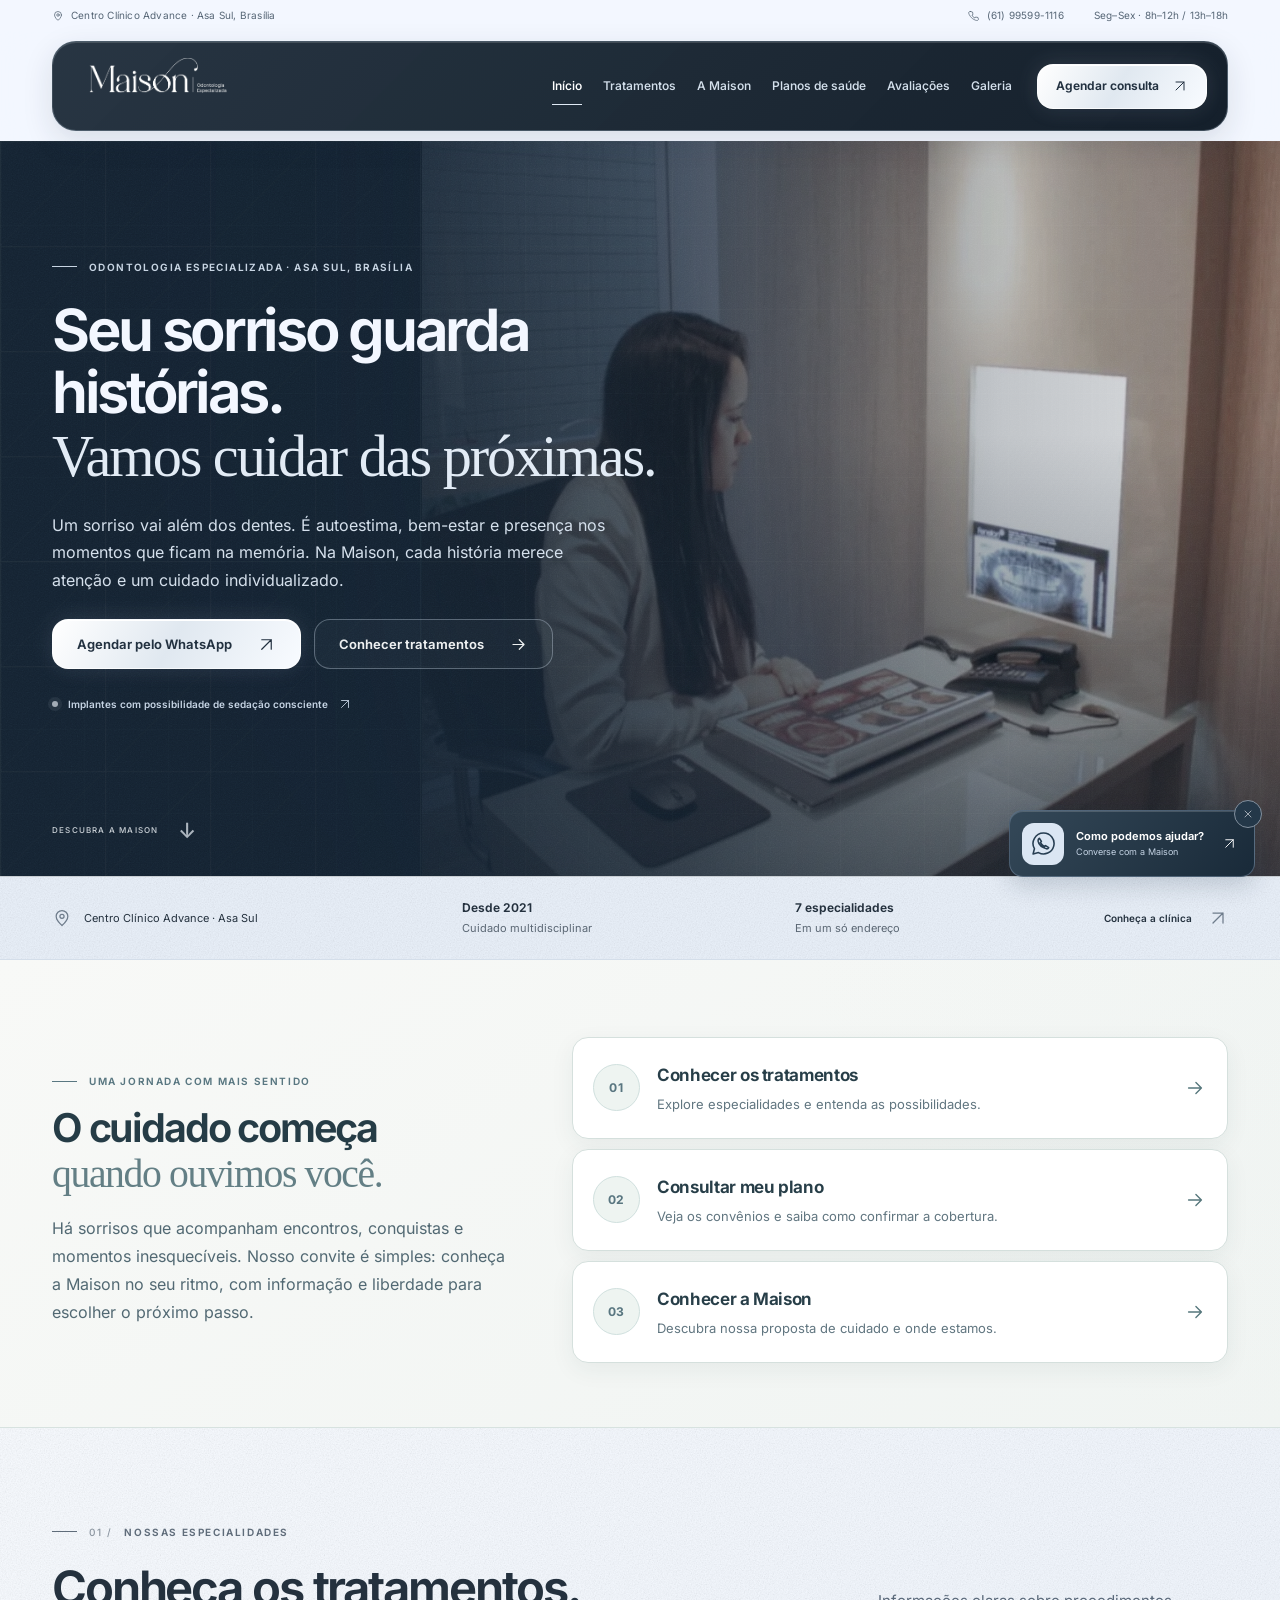
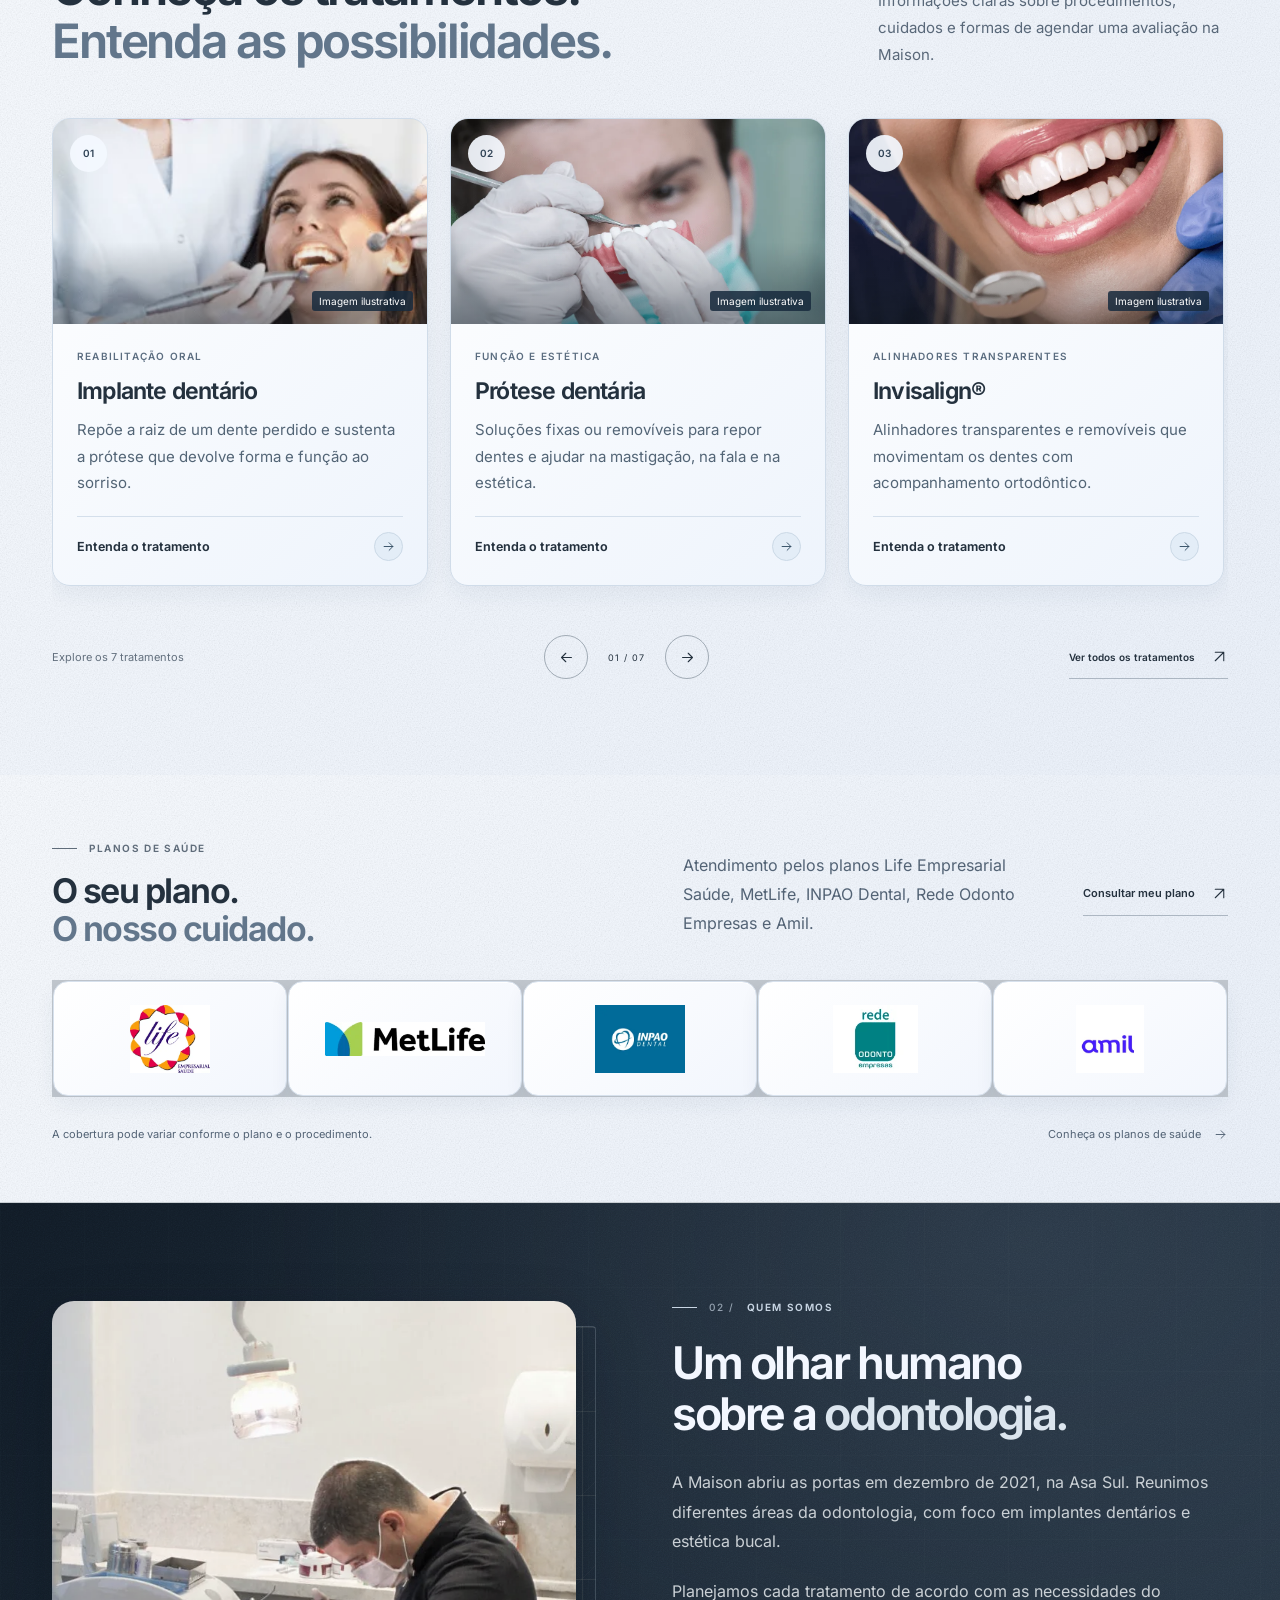
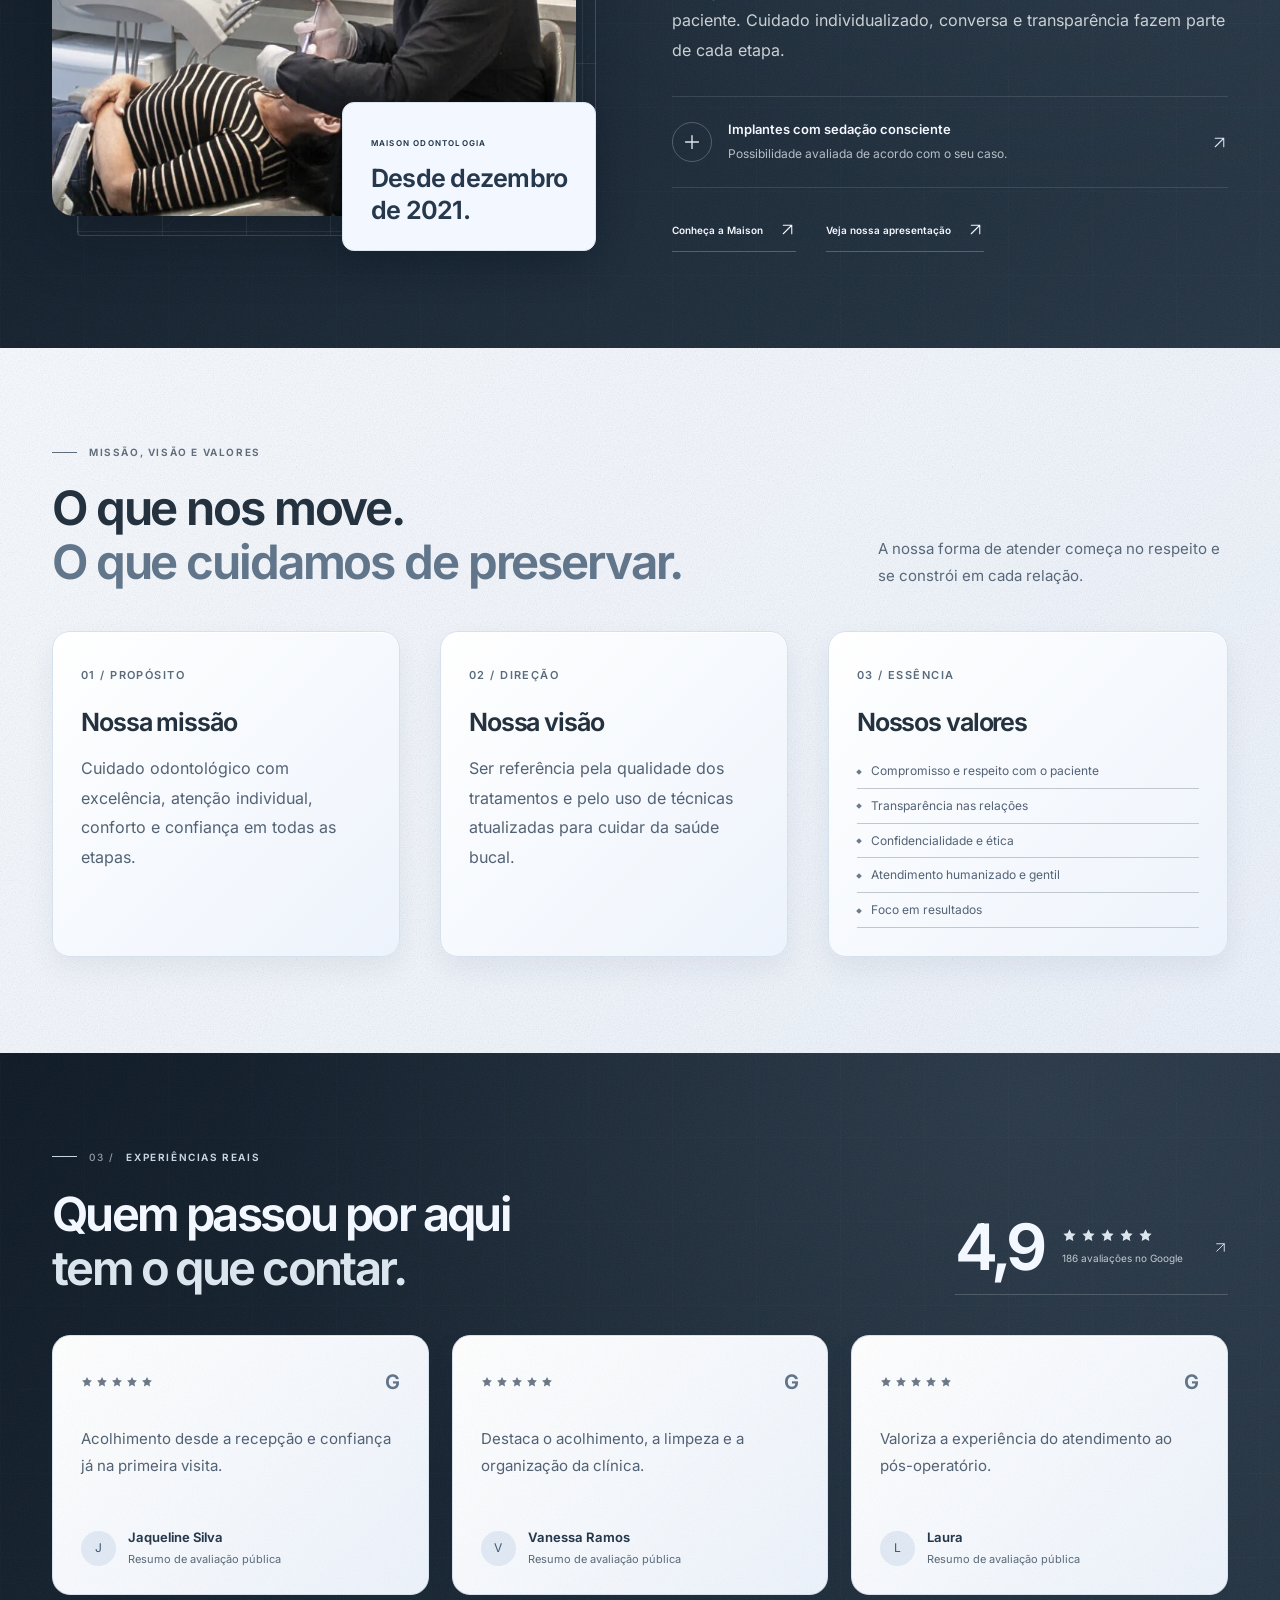
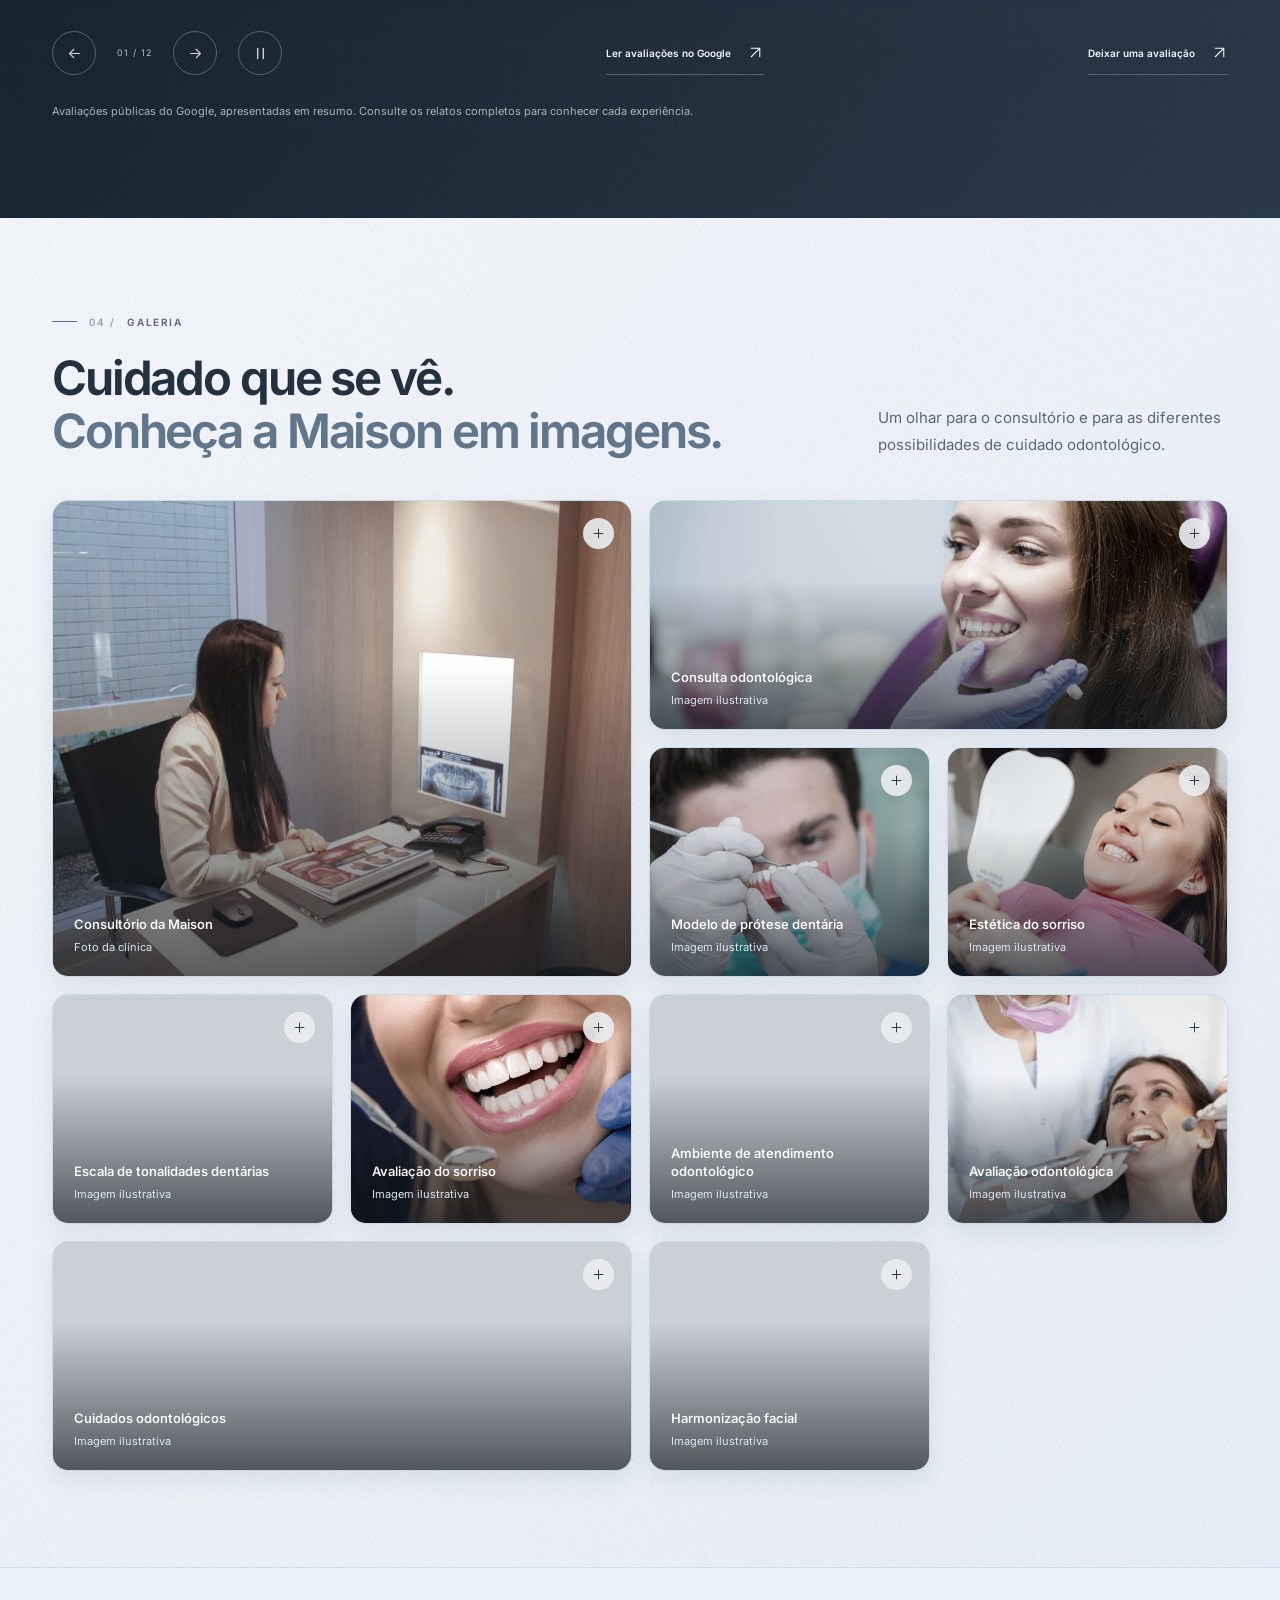
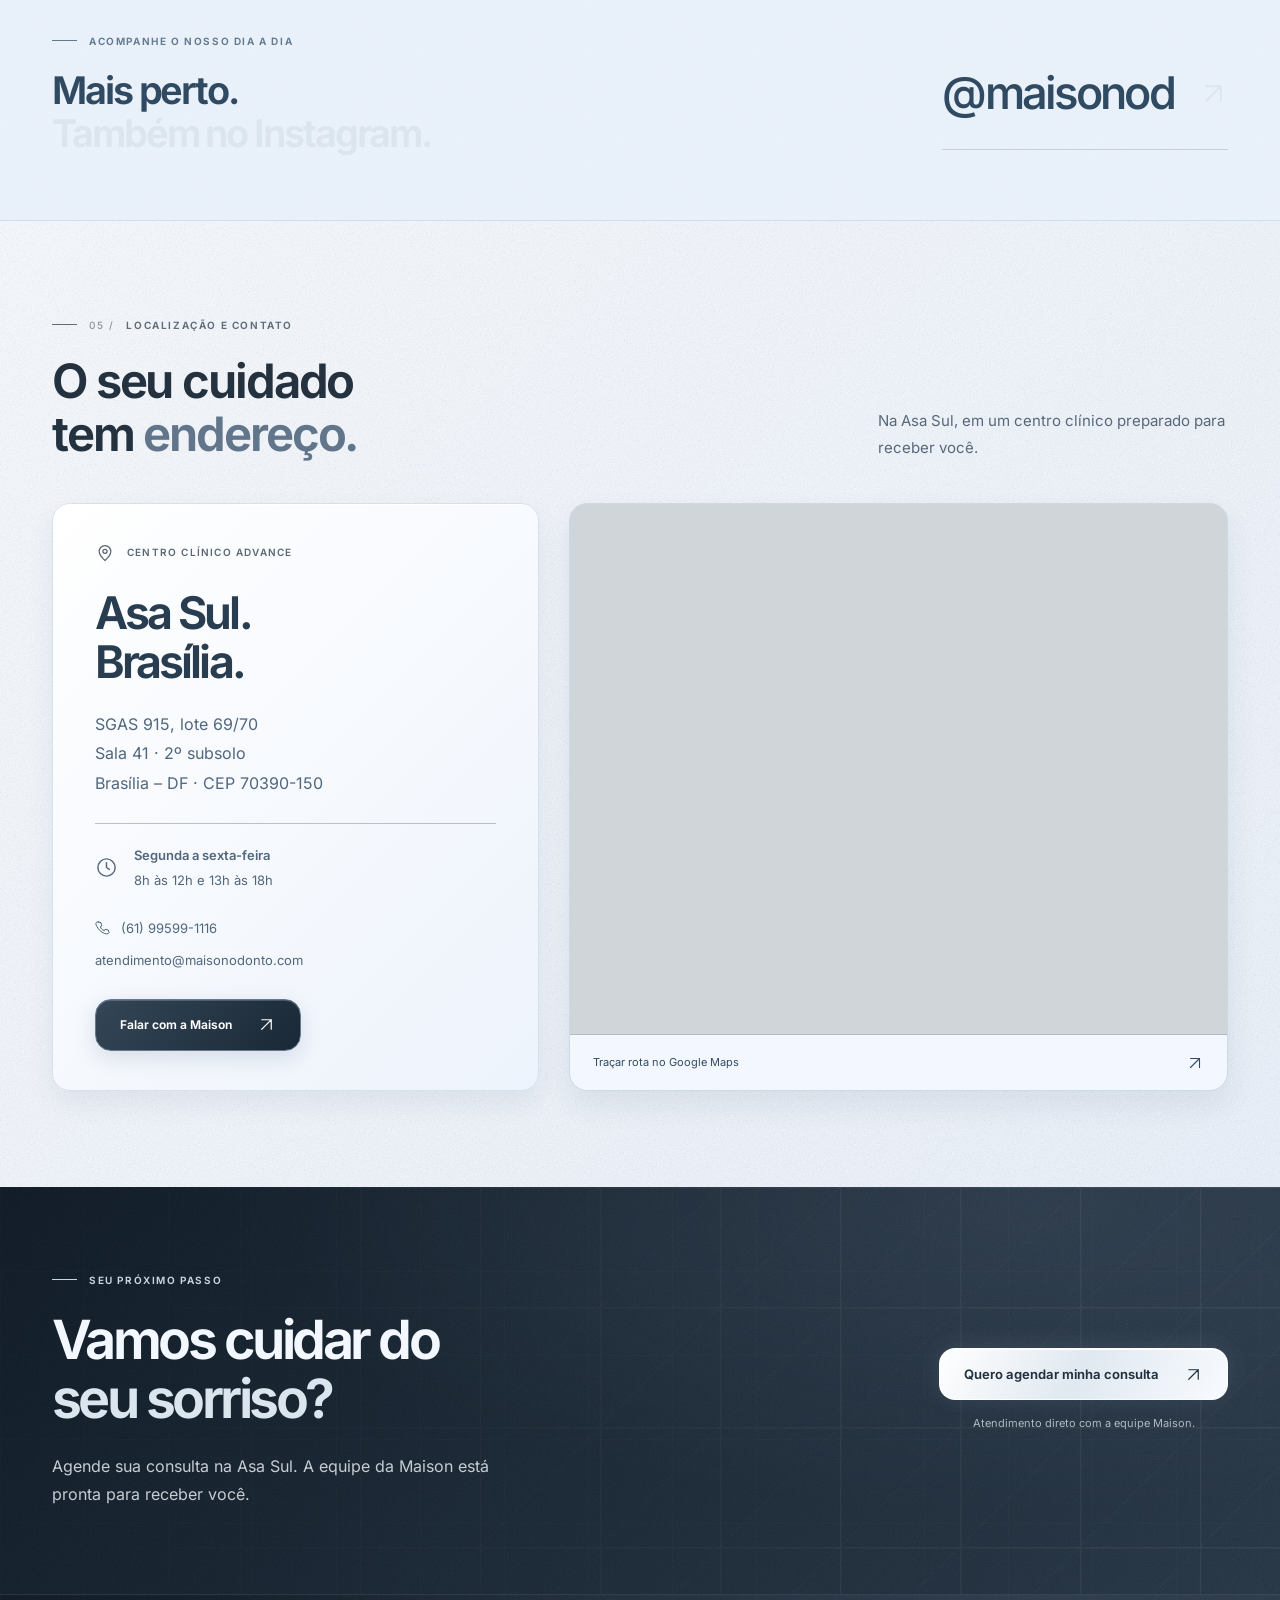
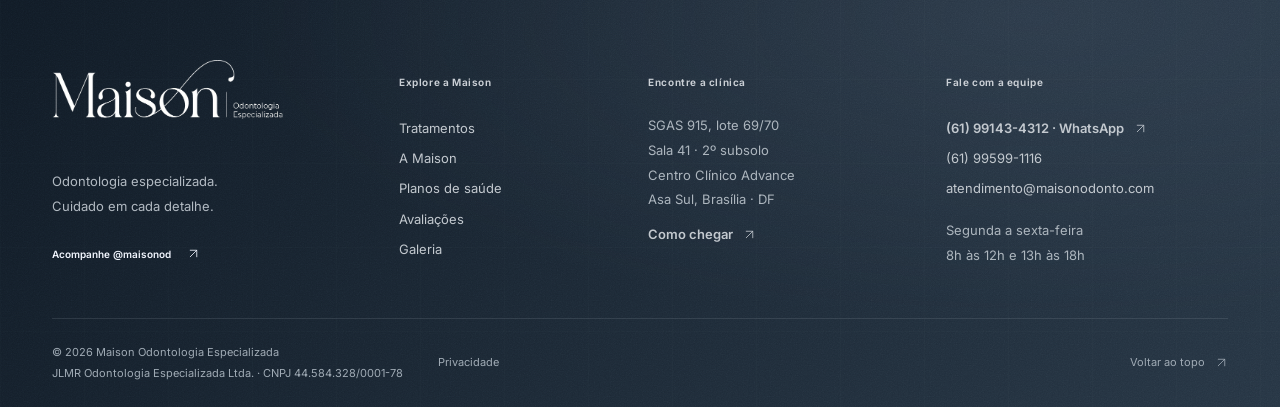
==== commit 09fd31e6: "ui(v14): abertura emocional e escolha guiada no desktop antes dos planos" ====
--- a/index.html
+++ b/index.html
@@ -1,4 +1,4 @@
-<!doctype html><html lang="pt-BR"><head><meta charset="utf-8"><meta name="viewport" content="width=device-width,initial-scale=1,viewport-fit=cover"><meta name="theme-color" content="#172b3b"><title>Maison Odontologia Especializada | Asa Sul, Brasília</title><meta name="description" content="Clínica odontológica na Asa Sul. Sete tratamentos, cinco planos de saúde, implantes com possibilidade de sedação consciente e WhatsApp direto."><meta name="robots" content="noindex,nofollow"><link rel="canonical" href="https://cornflowerblue-reindeer-259674.hostingersite.com/"><meta property="og:type" content="website"><meta property="og:locale" content="pt_BR"><meta property="og:site_name" content="Maison Odontologia Especializada"><meta property="og:title" content="Maison Odontologia Especializada | Asa Sul, Brasília"><meta property="og:description" content="Clínica odontológica na Asa Sul. Sete tratamentos, cinco planos de saúde, implantes com possibilidade de sedação consciente e WhatsApp direto."><meta property="og:url" content="https://cornflowerblue-reindeer-259674.hostingersite.com/"><meta property="og:image" content="https://cornflowerblue-reindeer-259674.hostingersite.com/assets/img/og-maison.jpg"><meta name="twitter:card" content="summary_large_image"><link rel="icon" type="image/svg+xml" href="assets/img/favicon.svg"><link rel="preload" href="assets/fonts/inter-variable.woff2" as="font" type="font/woff2" crossorigin><link rel="stylesheet" href="assets/css/maison.css?v=maison-v8"><link rel="stylesheet" href="assets/css/maison-v8.css?v=maison-v8"><script type="application/ld+json">{"@context": "https://schema.org", "@graph": [{"@type": "Dentist", "@id": "https://cornflowerblue-reindeer-259674.hostingersite.com/#maison", "name": "Maison Odontologia Especializada", "legalName": "JLMR Odontologia Especializada Ltda.", "taxID": "44.584.328/0001-78", "url": "https://cornflowerblue-reindeer-259674.hostingersite.com/", "telephone": "+55 61 99599-1116", "email": "atendimento@maisonodonto.com", "image": "https://cornflowerblue-reindeer-259674.hostingersite.com/assets/img/clinica.webp", "address": {"@type": "PostalAddress", "streetAddress": "SGAS 915, lote 69/70, sala 41, 2º subsolo, Centro Clínico Advance", "addressLocality": "Brasília", "addressRegion": "DF", "postalCode": "70390-150", "addressCountry": "BR"}, "openingHoursSpecification": [{"@type": "OpeningHoursSpecification", "dayOfWeek": ["Monday", "Tuesday", "Wednesday", "Thursday", "Friday"], "opens": "08:00", "closes": "12:00"}, {"@type": "OpeningHoursSpecification", "dayOfWeek": ["Monday", "Tuesday", "Wednesday", "Thursday", "Friday"], "opens": "13:00", "closes": "18:00"}], "sameAs": ["https://www.instagram.com/maisonod/"]}]}</script><style>#opening{opacity:0;visibility:hidden;pointer-events:none;animation:maison-opening-exit 2.3s both}#opening.is-hidden{animation:none;opacity:0;visibility:hidden;pointer-events:none}#conteudo:target~#opening{display:none}@keyframes maison-opening-exit{0%,72%{opacity:1;visibility:visible;pointer-events:auto}100%{opacity:0;visibility:hidden;pointer-events:none}}@media(prefers-reduced-motion:reduce){#opening{display:none;animation:none}}</style></head><body id="topo" class="home-page"><a class="skip-link" href="#conteudo">Pular para o conteúdo</a><div class="topbar"><div class="container"><span><svg class="icon " viewBox="0 0 24 24" fill="none" aria-hidden="true"><path d="M19 10c0 5-7 11-7 11S5 15 5 10a7 7 0 1 1 14 0Z"/><circle cx="12" cy="10" r="2.5"/></svg> Centro Clínico Advance · Asa Sul, Brasília</span><a href="tel:+5561995991116"><svg class="icon " viewBox="0 0 24 24" fill="none" aria-hidden="true"><path d="m5 3 4 1 1 5-2 1c1 3 3 5 6 6l1-2 5 1 1 4c-1 3-6 2-9 0-4-2-7-5-9-9-2-3-3-8 2-7Z"/></svg> (61) 99599-1116</a><span class="topbar-hours">Seg–Sex · 8h–12h / 13h–18h</span></div></div>
-<header class="site-header"><div class="scroll-progress" aria-hidden="true"></div><div class="container header-inner"><a href="index.html" class="brand" aria-label="Maison Odontologia — início"><img src="assets/img/logo.webp" width="650" height="255" alt="Maison Odontologia Especializada"></a><nav class="desktop-nav" aria-label="Menu principal"><a href="index.html" aria-current="page">Início</a><a href="especialidades.html">Tratamentos</a><a href="a-maison.html">A Maison</a><a href="convenios.html">Planos de saúde</a><a href="index.html#avaliacoes">Avaliações</a><a href="index.html#galeria">Galeria</a></nav><a class="btn btn-gold header-cta" href="https://wa.me/5561991434312?text=Ol%C3%A1%2C%20Maison%21%20Gostaria%20de%20agendar%20uma%20consulta." target="_blank" rel="noopener noreferrer"><span class="desktop-label">Agendar consulta</span><span class="mobile-label">Agendar</span><svg class="icon " viewBox="0 0 24 24" fill="none" aria-hidden="true"><path d="M6 18 18 6M6 6h12v12"/></svg></a><details class="mobile-menu"><summary aria-label="Abrir ou fechar menu"><span></span><span></span><span></span></summary><div class="mobile-panel"><span class="eyebrow"><i></i>MAISON · ODONTOLOGIA ESPECIALIZADA</span><nav aria-label="Menu do celular"><a href="index.html" aria-current="page">Início</a><a href="especialidades.html">Tratamentos</a><a href="a-maison.html">A Maison</a><a href="convenios.html">Planos de saúde</a><a href="index.html#avaliacoes">Avaliações</a><a href="index.html#galeria">Galeria</a><a href="contato.html">Como chegar e contato</a></nav><a class="btn btn-gold " href="https://wa.me/5561991434312?text=Ol%C3%A1%2C%20Maison%21%20Gostaria%20de%20agendar%20uma%20consulta." target="_blank" rel="noopener noreferrer">Agendar pelo WhatsApp<svg class="icon " viewBox="0 0 24 24" fill="none" aria-hidden="true"><path d="M6 18 18 6M6 6h12v12"/></svg></a><a class="mobile-instagram" href="https://www.instagram.com/maisonod/" target="_blank" rel="noopener noreferrer">Instagram · @maisonod<svg class="icon " viewBox="0 0 24 24" fill="none" aria-hidden="true"><path d="M6 18 18 6M6 6h12v12"/></svg></a><p>SGAS 915 · Centro Clínico Advance<br>Sala 41 · 2º subsolo · Asa Sul</p></div></details></div></header><main id="conteudo" tabindex="-1"><section class="hero forest" id="inicio"><div class="hero-image"><img class="" src="assets/img/clinica.webp" alt="Ambiente de consulta da Maison Odontologia na Asa Sul" width="1024" height="683" loading="eager" fetchpriority="high" decoding="async"></div><div class="hero-shade"></div><div class="hero-lines" aria-hidden="true"></div><div class="container hero-content"><div class="hero-copy"><span class="eyebrow"><i></i>ODONTOLOGIA ESPECIALIZADA · ASA SUL, BRASÍLIA</span><h1>Seu sorriso<br>merece cuidado.<br><em>Em cada detalhe.</em></h1><p>Implantes dentários, estética bucal e outras áreas da odontologia em uma clínica multidisciplinar na Asa Sul.</p><div class="hero-actions"><a class="btn btn-gold " href="https://wa.me/5561991434312?text=Ol%C3%A1%2C%20Maison%21%20Gostaria%20de%20agendar%20uma%20consulta." target="_blank" rel="noopener noreferrer">Agendar pelo WhatsApp<svg class="icon " viewBox="0 0 24 24" fill="none" aria-hidden="true"><path d="M6 18 18 6M6 6h12v12"/></svg></a><a class="btn btn-ghost" href="#tratamentos">Conhecer tratamentos <svg class="icon " viewBox="0 0 24 24" fill="none" aria-hidden="true"><path d="M5 12h14m-6-6 6 6-6 6"/></svg></a></div><a class="hero-sedation" href="implantes-dentarios.html"><span></span>Implantes com possibilidade de sedação consciente <svg class="icon " viewBox="0 0 24 24" fill="none" aria-hidden="true"><path d="M6 18 18 6M6 6h12v12"/></svg></a></div><a class="hero-proof" href="#avaliacoes"><div><span class="stars" aria-label="5 estrelas"><svg class="icon " viewBox="0 0 24 24" fill="none" aria-hidden="true"><path d="m12 2 3 6.2 6.8 1-4.9 4.8 1.2 6.8L12 17.6l-6.1 3.2 1.2-6.8-4.9-4.8 6.8-1L12 2Z"/></svg><svg class="icon " viewBox="0 0 24 24" fill="none" aria-hidden="true"><path d="m12 2 3 6.2 6.8 1-4.9 4.8 1.2 6.8L12 17.6l-6.1 3.2 1.2-6.8-4.9-4.8 6.8-1L12 2Z"/></svg><svg class="icon " viewBox="0 0 24 24" fill="none" aria-hidden="true"><path d="m12 2 3 6.2 6.8 1-4.9 4.8 1.2 6.8L12 17.6l-6.1 3.2 1.2-6.8-4.9-4.8 6.8-1L12 2Z"/></svg><svg class="icon " viewBox="0 0 24 24" fill="none" aria-hidden="true"><path d="m12 2 3 6.2 6.8 1-4.9 4.8 1.2 6.8L12 17.6l-6.1 3.2 1.2-6.8-4.9-4.8 6.8-1L12 2Z"/></svg><svg class="icon " viewBox="0 0 24 24" fill="none" aria-hidden="true"><path d="m12 2 3 6.2 6.8 1-4.9 4.8 1.2 6.8L12 17.6l-6.1 3.2 1.2-6.8-4.9-4.8 6.8-1L12 2Z"/></svg></span><span>EXPERIÊNCIAS QUE INSPIRAM CONFIANÇA</span></div><strong>4,9 <small>/ 5</small></strong><p>186 avaliações no Google</p><span class="hero-proof-link">Conheça os relatos <svg class="icon " viewBox="0 0 24 24" fill="none" aria-hidden="true"><path d="M5 12h14m-6-6 6 6-6 6"/></svg></span></a><a class="hero-discover" href="#planos">DESCUBRA A MAISON <span>↓</span></a><span class="hero-photo-label">MAISON ODONTOLOGIA · FOTO DA CLÍNICA</span></div></section>
-<div class="credibility-strip paper"><div class="container"><span><svg class="icon " viewBox="0 0 24 24" fill="none" aria-hidden="true"><path d="M19 10c0 5-7 11-7 11S5 15 5 10a7 7 0 1 1 14 0Z"/><circle cx="12" cy="10" r="2.5"/></svg>Centro Clínico Advance · Asa Sul</span><span><b>Desde 2021</b> Cuidado multidisciplinar</span><span><b>7 especialidades</b> Em um só endereço</span><a href="contato.html">Conheça a clínica <svg class="icon " viewBox="0 0 24 24" fill="none" aria-hidden="true"><path d="M6 18 18 6M6 6h12v12"/></svg></a></div></div><section class="plans-section paper" id="planos"><div class="container"><div class="plans-heading"><div><span class="eyebrow"><i></i>PLANOS DE SAÚDE</span><h2>O seu plano.<br><em>O nosso cuidado.</em></h2></div><div><p>Atendimento pelos planos Life Empresarial Saúde, MetLife, INPAO Dental, Rede Odonto Empresas e Amil.</p><a class="text-link" href="https://wa.me/5561991434312?text=Ol%C3%A1%2C%20Maison%21%20Gostaria%20de%20consultar%20o%20atendimento%20pelo%20meu%20plano%20de%20sa%C3%BAde." target="_blank" rel="noopener noreferrer">Consultar meu plano<svg class="icon " viewBox="0 0 24 24" fill="none" aria-hidden="true"><path d="M6 18 18 6M6 6h12v12"/></svg></a></div></div><div class="plan-grid" aria-label="Planos de saúde atendidos"><div class="plan-logo" data-reveal><img src="assets/img/plan-life.webp" alt="Life Empresarial Saúde" width="240" height="200" loading="lazy" decoding="async"></div><div class="plan-logo" data-reveal><img src="assets/img/plan-metlife.webp" alt="MetLife" width="300" height="64" loading="lazy" decoding="async"></div><div class="plan-logo" data-reveal><img src="assets/img/plan-inpao.webp" alt="INPAO Dental" width="240" height="200" loading="lazy" decoding="async"></div><div class="plan-logo" data-reveal><img src="assets/img/plan-odontoempresas.webp" alt="Rede Odonto Empresas" width="240" height="200" loading="lazy" decoding="async"></div><div class="plan-logo" data-reveal><img src="assets/img/plan-amil.webp" alt="Amil" width="240" height="200" loading="lazy" decoding="async"></div></div><div class="plans-bottom"><span>A cobertura pode variar conforme o plano e o procedimento.</span><a href="convenios.html">Conheça os planos de saúde <svg class="icon " viewBox="0 0 24 24" fill="none" aria-hidden="true"><path d="M5 12h14m-6-6 6 6-6 6"/></svg></a></div></div></section><section class="section treatments paper" id="tratamentos"><div class="container"><div class="section-heading"><div><span class="eyebrow"><i></i><b>01 /</b> NOSSAS ESPECIALIDADES</span><h2>Conheça os tratamentos.<br><em>Entenda as possibilidades.</em></h2></div><p>Informações claras sobre procedimentos, cuidados e formas de agendar uma avaliação na Maison.</p></div><div class="services-rail" data-carousel="services" aria-label="Sete tratamentos da Maison"><article class="service-card" id="implantes"><a href="implantes-dentarios.html"><div class="service-image"><img class="" src="assets/img/tratamento-implantes.webp" alt="Imagem ilustrativa de implante dentário" width="300" height="300" loading="lazy" decoding="async"><span class="service-number">01</span><span class="service-photo-note">Imagem ilustrativa</span></div><div class="service-card-content"><span class="micro-label">Reabilitação oral</span><h3>Implante dentário</h3><p>Repõe a raiz de um dente perdido e sustenta a prótese que devolve forma e função ao sorriso.</p><span class="card-link">Entenda o tratamento <span><svg class="icon " viewBox="0 0 24 24" fill="none" aria-hidden="true"><path d="M5 12h14m-6-6 6 6-6 6"/></svg></span></span></div></a></article><article class="service-card" id="proteses"><a href="proteses-dentarias.html"><div class="service-image"><img class="" src="assets/img/tratamento-protese.webp" alt="Imagem ilustrativa de prótese dentária" width="1024" height="1024" loading="lazy" decoding="async"><span class="service-number">02</span><span class="service-photo-note">Imagem ilustrativa</span></div><div class="service-card-content"><span class="micro-label">Função e estética</span><h3>Prótese dentária</h3><p>Soluções fixas ou removíveis para repor dentes e ajudar na mastigação, na fala e na estética.</p><span class="card-link">Entenda o tratamento <span><svg class="icon " viewBox="0 0 24 24" fill="none" aria-hidden="true"><path d="M5 12h14m-6-6 6 6-6 6"/></svg></span></span></div></a></article><article class="service-card" id="invisalign"><a href="invisalign.html"><div class="service-image"><img class="" src="assets/img/tratamento-invisalign.webp" alt="Imagem ilustrativa de invisalign®" width="1024" height="1024" loading="lazy" decoding="async"><span class="service-number">03</span><span class="service-photo-note">Imagem ilustrativa</span></div><div class="service-card-content"><span class="micro-label">Alinhadores transparentes</span><h3>Invisalign®</h3><p>Alinhadores transparentes e removíveis que movimentam os dentes com acompanhamento ortodôntico.</p><span class="card-link">Entenda o tratamento <span><svg class="icon " viewBox="0 0 24 24" fill="none" aria-hidden="true"><path d="M5 12h14m-6-6 6 6-6 6"/></svg></span></span></div></a></article><article class="service-card" id="lentes"><a href="lentes-de-contato-dental.html"><div class="service-image"><img class="" src="assets/img/tratamento-lentes.webp" alt="Imagem ilustrativa de lentes de contato dentais" width="1024" height="1024" loading="lazy" decoding="async"><span class="service-number">04</span><span class="service-photo-note">Imagem ilustrativa</span></div><div class="service-card-content"><span class="micro-label">Estética dental</span><h3>Lentes de contato dentais</h3><p>Lâminas finas sobre a frente dos dentes para planejar mudanças de cor, forma e proporção.</p><span class="card-link">Entenda o tratamento <span><svg class="icon " viewBox="0 0 24 24" fill="none" aria-hidden="true"><path d="M5 12h14m-6-6 6 6-6 6"/></svg></span></span></div></a></article><article class="service-card" id="cirurgia"><a href="cirurgia-dentaria.html"><div class="service-image"><img class="" src="assets/img/tratamento-cirurgia.webp" alt="Imagem ilustrativa de cirurgia dentária" width="1024" height="683" loading="lazy" decoding="async"><span class="service-number">05</span><span class="service-photo-note">Imagem ilustrativa</span></div><div class="service-card-content"><span class="micro-label">Cuidado cirúrgico</span><h3>Cirurgia dentária</h3><p>Procedimentos como extrações, com avaliação, planejamento e orientações para a recuperação.</p><span class="card-link">Entenda o tratamento <span><svg class="icon " viewBox="0 0 24 24" fill="none" aria-hidden="true"><path d="M5 12h14m-6-6 6 6-6 6"/></svg></span></span></div></a></article><article class="service-card" id="clareamento"><a href="clareamento-dental.html"><div class="service-image"><img class="" src="assets/img/tratamento-clareamento.webp" alt="Imagem ilustrativa de clareamento dentário" width="1024" height="1024" loading="lazy" decoding="async"><span class="service-number">06</span><span class="service-photo-note">Imagem ilustrativa</span></div><div class="service-card-content"><span class="micro-label">Estética do sorriso</span><h3>Clareamento dentário</h3><p>Tratamento para clarear dentes naturais, no consultório ou em casa com supervisão profissional.</p><span class="card-link">Entenda o tratamento <span><svg class="icon " viewBox="0 0 24 24" fill="none" aria-hidden="true"><path d="M5 12h14m-6-6 6 6-6 6"/></svg></span></span></div></a></article><article class="service-card" id="harmonizacao"><a href="harmonizacao-orofacial.html"><div class="service-image"><img class="" src="assets/img/tratamento-harmonizacao.webp" alt="Imagem ilustrativa de harmonização facial" width="1024" height="1024" loading="lazy" decoding="async"><span class="service-number">07</span><span class="service-photo-note">Imagem ilustrativa</span></div><div class="service-card-content"><span class="micro-label">Harmonia facial</span><h3>Harmonização facial</h3><p>Planejamento estético das proporções do rosto, com técnicas escolhidas para os seus objetivos.</p><span class="card-link">Entenda o tratamento <span><svg class="icon " viewBox="0 0 24 24" fill="none" aria-hidden="true"><path d="M5 12h14m-6-6 6 6-6 6"/></svg></span></span></div></a></article></div><div class="carousel-bottom"><span>Explore os 7 tratamentos <span class="mobile-hint">· Deslize para conhecer</span></span><div class="carousel-controls"><button type="button" data-prev="services" aria-label="Tratamento anterior"><svg class="icon reverse" viewBox="0 0 24 24" fill="none" aria-hidden="true"><path d="M5 12h14m-6-6 6 6-6 6"/></svg></button><span data-status="services">01 / 07</span><button type="button" data-next="services" aria-label="Próximo tratamento"><svg class="icon " viewBox="0 0 24 24" fill="none" aria-hidden="true"><path d="M5 12h14m-6-6 6 6-6 6"/></svg></button></div><a class="text-link" href="especialidades.html">Ver todos os tratamentos <svg class="icon " viewBox="0 0 24 24" fill="none" aria-hidden="true"><path d="M6 18 18 6M6 6h12v12"/></svg></a></div></div></section><section class="section about-section forest" id="sobre"><div class="container about-grid"><div class="about-visual" data-reveal><img class="about-main-photo" src="assets/img/atendimento-1024.webp" alt="Atendimento odontológico na Maison" width="1024" height="686" loading="lazy" decoding="async"><div class="about-photo-tag"><span>MAISON ODONTOLOGIA</span><b>Desde dezembro<br>de 2021.</b></div></div><div class="about-copy" data-reveal><span class="eyebrow"><i></i><b>02 /</b> QUEM SOMOS</span><h2>Um olhar humano<br>sobre a <em>odontologia.</em></h2><p>A Maison abriu as portas em dezembro de 2021, na Asa Sul. Reunimos diferentes áreas da odontologia, com foco em implantes dentários e estética bucal.</p><p>Planejamos cada tratamento de acordo com as necessidades do paciente. Cuidado individualizado, conversa e transparência fazem parte de cada etapa.</p><a class="sedation-link" href="implantes-dentarios.html"><span><svg class="icon " viewBox="0 0 24 24" fill="none" aria-hidden="true"><path d="M12 5v14M5 12h14"/></svg></span><div><b>Implantes com sedação consciente</b><small>Possibilidade avaliada de acordo com o seu caso.</small></div><svg class="icon " viewBox="0 0 24 24" fill="none" aria-hidden="true"><path d="M6 18 18 6M6 6h12v12"/></svg></a><div class="about-actions"><a class="text-link" href="a-maison.html">Conheça a Maison <svg class="icon " viewBox="0 0 24 24" fill="none" aria-hidden="true"><path d="M6 18 18 6M6 6h12v12"/></svg></a><a class="text-link" href="https://www.instagram.com/maisonod/p/DBZYqyhp9SQ/" target="_blank" rel="noopener noreferrer">Veja nossa apresentação<svg class="icon " viewBox="0 0 24 24" fill="none" aria-hidden="true"><path d="M6 18 18 6M6 6h12v12"/></svg></a></div></div></div></section><section class="section purpose paper"><div class="container"><div class="section-heading"><div><span class="eyebrow"><i></i>MISSÃO, VISÃO E VALORES</span><h2>O que nos move.<br><em>O que cuidamos de preservar.</em></h2></div><p>A nossa forma de atender começa no respeito e se constrói em cada relação.</p></div><div class="purpose-grid"><article data-reveal><span class="purpose-num">01 / PROPÓSITO</span><h3>Nossa missão</h3><p>Cuidado odontológico com excelência, atenção individual, conforto e confiança em todas as etapas.</p></article><article data-reveal><span class="purpose-num">02 / DIREÇÃO</span><h3>Nossa visão</h3><p>Ser referência pela qualidade dos tratamentos e pelo uso de técnicas atualizadas para cuidar da saúde bucal.</p></article><article class="purpose-values" data-reveal><span class="purpose-num">03 / ESSÊNCIA</span><h3>Nossos valores</h3><ul><li>Compromisso e respeito com o paciente</li><li>Transparência nas relações</li><li>Confidencialidade e ética</li><li>Atendimento humanizado e gentil</li><li>Foco em resultados</li></ul></article></div></div></section><section class="section reviews-section forest" id="avaliacoes"><div class="container"><div class="reviews-heading"><div data-reveal><span class="eyebrow"><i></i><b>03 /</b> EXPERIÊNCIAS REAIS</span><h2>Quem passou por aqui<br><em>tem o que contar.</em></h2></div><a href="https://search.google.com/local/reviews?ludocid=7965416693532771631" target="_blank" rel="noopener noreferrer" class="rating-summary"><strong>4,9</strong><div><span class="stars" aria-label="5 estrelas"><svg class="icon " viewBox="0 0 24 24" fill="none" aria-hidden="true"><path d="m12 2 3 6.2 6.8 1-4.9 4.8 1.2 6.8L12 17.6l-6.1 3.2 1.2-6.8-4.9-4.8 6.8-1L12 2Z"/></svg><svg class="icon " viewBox="0 0 24 24" fill="none" aria-hidden="true"><path d="m12 2 3 6.2 6.8 1-4.9 4.8 1.2 6.8L12 17.6l-6.1 3.2 1.2-6.8-4.9-4.8 6.8-1L12 2Z"/></svg><svg class="icon " viewBox="0 0 24 24" fill="none" aria-hidden="true"><path d="m12 2 3 6.2 6.8 1-4.9 4.8 1.2 6.8L12 17.6l-6.1 3.2 1.2-6.8-4.9-4.8 6.8-1L12 2Z"/></svg><svg class="icon " viewBox="0 0 24 24" fill="none" aria-hidden="true"><path d="m12 2 3 6.2 6.8 1-4.9 4.8 1.2 6.8L12 17.6l-6.1 3.2 1.2-6.8-4.9-4.8 6.8-1L12 2Z"/></svg><svg class="icon " viewBox="0 0 24 24" fill="none" aria-hidden="true"><path d="m12 2 3 6.2 6.8 1-4.9 4.8 1.2 6.8L12 17.6l-6.1 3.2 1.2-6.8-4.9-4.8 6.8-1L12 2Z"/></svg></span><span>186 avaliações no Google</span></div><svg class="icon " viewBox="0 0 24 24" fill="none" aria-hidden="true"><path d="M6 18 18 6M6 6h12v12"/></svg></a></div><div class="reviews-rail" data-carousel="reviews" aria-label="Avaliações de pacientes"><article class="review-card"><div class="review-top"><span class="stars" aria-label="5 estrelas"><svg class="icon " viewBox="0 0 24 24" fill="none" aria-hidden="true"><path d="m12 2 3 6.2 6.8 1-4.9 4.8 1.2 6.8L12 17.6l-6.1 3.2 1.2-6.8-4.9-4.8 6.8-1L12 2Z"/></svg><svg class="icon " viewBox="0 0 24 24" fill="none" aria-hidden="true"><path d="m12 2 3 6.2 6.8 1-4.9 4.8 1.2 6.8L12 17.6l-6.1 3.2 1.2-6.8-4.9-4.8 6.8-1L12 2Z"/></svg><svg class="icon " viewBox="0 0 24 24" fill="none" aria-hidden="true"><path d="m12 2 3 6.2 6.8 1-4.9 4.8 1.2 6.8L12 17.6l-6.1 3.2 1.2-6.8-4.9-4.8 6.8-1L12 2Z"/></svg><svg class="icon " viewBox="0 0 24 24" fill="none" aria-hidden="true"><path d="m12 2 3 6.2 6.8 1-4.9 4.8 1.2 6.8L12 17.6l-6.1 3.2 1.2-6.8-4.9-4.8 6.8-1L12 2Z"/></svg><svg class="icon " viewBox="0 0 24 24" fill="none" aria-hidden="true"><path d="m12 2 3 6.2 6.8 1-4.9 4.8 1.2 6.8L12 17.6l-6.1 3.2 1.2-6.8-4.9-4.8 6.8-1L12 2Z"/></svg></span><span class="google-mark" aria-label="Google">G</span></div><p>Acolhimento desde a recepção e confiança já na primeira visita.</p><div class="review-person"><span class="review-initial">J</span><div><strong>Jaqueline Silva</strong><small>Resumo de avaliação pública</small></div></div></article><article class="review-card"><div class="review-top"><span class="stars" aria-label="5 estrelas"><svg class="icon " viewBox="0 0 24 24" fill="none" aria-hidden="true"><path d="m12 2 3 6.2 6.8 1-4.9 4.8 1.2 6.8L12 17.6l-6.1 3.2 1.2-6.8-4.9-4.8 6.8-1L12 2Z"/></svg><svg class="icon " viewBox="0 0 24 24" fill="none" aria-hidden="true"><path d="m12 2 3 6.2 6.8 1-4.9 4.8 1.2 6.8L12 17.6l-6.1 3.2 1.2-6.8-4.9-4.8 6.8-1L12 2Z"/></svg><svg class="icon " viewBox="0 0 24 24" fill="none" aria-hidden="true"><path d="m12 2 3 6.2 6.8 1-4.9 4.8 1.2 6.8L12 17.6l-6.1 3.2 1.2-6.8-4.9-4.8 6.8-1L12 2Z"/></svg><svg class="icon " viewBox="0 0 24 24" fill="none" aria-hidden="true"><path d="m12 2 3 6.2 6.8 1-4.9 4.8 1.2 6.8L12 17.6l-6.1 3.2 1.2-6.8-4.9-4.8 6.8-1L12 2Z"/></svg><svg class="icon " viewBox="0 0 24 24" fill="none" aria-hidden="true"><path d="m12 2 3 6.2 6.8 1-4.9 4.8 1.2 6.8L12 17.6l-6.1 3.2 1.2-6.8-4.9-4.8 6.8-1L12 2Z"/></svg></span><span class="google-mark" aria-label="Google">G</span></div><p>Destaca o acolhimento, a limpeza e a organização da clínica.</p><div class="review-person"><span class="review-initial">V</span><div><strong>Vanessa Ramos</strong><small>Resumo de avaliação pública</small></div></div></article><article class="review-card"><div class="review-top"><span class="stars" aria-label="5 estrelas"><svg class="icon " viewBox="0 0 24 24" fill="none" aria-hidden="true"><path d="m12 2 3 6.2 6.8 1-4.9 4.8 1.2 6.8L12 17.6l-6.1 3.2 1.2-6.8-4.9-4.8 6.8-1L12 2Z"/></svg><svg class="icon " viewBox="0 0 24 24" fill="none" aria-hidden="true"><path d="m12 2 3 6.2 6.8 1-4.9 4.8 1.2 6.8L12 17.6l-6.1 3.2 1.2-6.8-4.9-4.8 6.8-1L12 2Z"/></svg><svg class="icon " viewBox="0 0 24 24" fill="none" aria-hidden="true"><path d="m12 2 3 6.2 6.8 1-4.9 4.8 1.2 6.8L12 17.6l-6.1 3.2 1.2-6.8-4.9-4.8 6.8-1L12 2Z"/></svg><svg class="icon " viewBox="0 0 24 24" fill="none" aria-hidden="true"><path d="m12 2 3 6.2 6.8 1-4.9 4.8 1.2 6.8L12 17.6l-6.1 3.2 1.2-6.8-4.9-4.8 6.8-1L12 2Z"/></svg><svg class="icon " viewBox="0 0 24 24" fill="none" aria-hidden="true"><path d="m12 2 3 6.2 6.8 1-4.9 4.8 1.2 6.8L12 17.6l-6.1 3.2 1.2-6.8-4.9-4.8 6.8-1L12 2Z"/></svg></span><span class="google-mark" aria-label="Google">G</span></div><p>Valoriza a experiência do atendimento ao pós-operatório.</p><div class="review-person"><span class="review-initial">L</span><div><strong>Laura</strong><small>Resumo de avaliação pública</small></div></div></article><article class="review-card"><div class="review-top"><span class="stars" aria-label="5 estrelas"><svg class="icon " viewBox="0 0 24 24" fill="none" aria-hidden="true"><path d="m12 2 3 6.2 6.8 1-4.9 4.8 1.2 6.8L12 17.6l-6.1 3.2 1.2-6.8-4.9-4.8 6.8-1L12 2Z"/></svg><svg class="icon " viewBox="0 0 24 24" fill="none" aria-hidden="true"><path d="m12 2 3 6.2 6.8 1-4.9 4.8 1.2 6.8L12 17.6l-6.1 3.2 1.2-6.8-4.9-4.8 6.8-1L12 2Z"/></svg><svg class="icon " viewBox="0 0 24 24" fill="none" aria-hidden="true"><path d="m12 2 3 6.2 6.8 1-4.9 4.8 1.2 6.8L12 17.6l-6.1 3.2 1.2-6.8-4.9-4.8 6.8-1L12 2Z"/></svg><svg class="icon " viewBox="0 0 24 24" fill="none" aria-hidden="true"><path d="m12 2 3 6.2 6.8 1-4.9 4.8 1.2 6.8L12 17.6l-6.1 3.2 1.2-6.8-4.9-4.8 6.8-1L12 2Z"/></svg><svg class="icon " viewBox="0 0 24 24" fill="none" aria-hidden="true"><path d="m12 2 3 6.2 6.8 1-4.9 4.8 1.2 6.8L12 17.6l-6.1 3.2 1.2-6.8-4.9-4.8 6.8-1L12 2Z"/></svg></span><span class="google-mark" aria-label="Google">G</span></div><p>Elogia o atendimento e a qualidade dos profissionais.</p><div class="review-person"><span class="review-initial">V</span><div><strong>Valdecir Simao</strong><small>Resumo de avaliação pública</small></div></div></article><article class="review-card"><div class="review-top"><span class="stars" aria-label="5 estrelas"><svg class="icon " viewBox="0 0 24 24" fill="none" aria-hidden="true"><path d="m12 2 3 6.2 6.8 1-4.9 4.8 1.2 6.8L12 17.6l-6.1 3.2 1.2-6.8-4.9-4.8 6.8-1L12 2Z"/></svg><svg class="icon " viewBox="0 0 24 24" fill="none" aria-hidden="true"><path d="m12 2 3 6.2 6.8 1-4.9 4.8 1.2 6.8L12 17.6l-6.1 3.2 1.2-6.8-4.9-4.8 6.8-1L12 2Z"/></svg><svg class="icon " viewBox="0 0 24 24" fill="none" aria-hidden="true"><path d="m12 2 3 6.2 6.8 1-4.9 4.8 1.2 6.8L12 17.6l-6.1 3.2 1.2-6.8-4.9-4.8 6.8-1L12 2Z"/></svg><svg class="icon " viewBox="0 0 24 24" fill="none" aria-hidden="true"><path d="m12 2 3 6.2 6.8 1-4.9 4.8 1.2 6.8L12 17.6l-6.1 3.2 1.2-6.8-4.9-4.8 6.8-1L12 2Z"/></svg><svg class="icon " viewBox="0 0 24 24" fill="none" aria-hidden="true"><path d="m12 2 3 6.2 6.8 1-4.9 4.8 1.2 6.8L12 17.6l-6.1 3.2 1.2-6.8-4.9-4.8 6.8-1L12 2Z"/></svg></span><span class="google-mark" aria-label="Google">G</span></div><p>Relata uma experiência muito positiva com a clínica.</p><div class="review-person"><span class="review-initial">A</span><div><strong>Antonio Gomes</strong><small>Resumo de avaliação pública</small></div></div></article><article class="review-card"><div class="review-top"><span class="stars" aria-label="5 estrelas"><svg class="icon " viewBox="0 0 24 24" fill="none" aria-hidden="true"><path d="m12 2 3 6.2 6.8 1-4.9 4.8 1.2 6.8L12 17.6l-6.1 3.2 1.2-6.8-4.9-4.8 6.8-1L12 2Z"/></svg><svg class="icon " viewBox="0 0 24 24" fill="none" aria-hidden="true"><path d="m12 2 3 6.2 6.8 1-4.9 4.8 1.2 6.8L12 17.6l-6.1 3.2 1.2-6.8-4.9-4.8 6.8-1L12 2Z"/></svg><svg class="icon " viewBox="0 0 24 24" fill="none" aria-hidden="true"><path d="m12 2 3 6.2 6.8 1-4.9 4.8 1.2 6.8L12 17.6l-6.1 3.2 1.2-6.8-4.9-4.8 6.8-1L12 2Z"/></svg><svg class="icon " viewBox="0 0 24 24" fill="none" aria-hidden="true"><path d="m12 2 3 6.2 6.8 1-4.9 4.8 1.2 6.8L12 17.6l-6.1 3.2 1.2-6.8-4.9-4.8 6.8-1L12 2Z"/></svg><svg class="icon " viewBox="0 0 24 24" fill="none" aria-hidden="true"><path d="m12 2 3 6.2 6.8 1-4.9 4.8 1.2 6.8L12 17.6l-6.1 3.2 1.2-6.8-4.9-4.8 6.8-1L12 2Z"/></svg></span><span class="google-mark" aria-label="Google">G</span></div><p>Destaca o atendimento diferenciado e o ambiente acolhedor.</p><div class="review-person"><span class="review-initial">A</span><div><strong>Ana Carolina Lucena</strong><small>Resumo de avaliação pública</small></div></div></article><article class="review-card"><div class="review-top"><span class="stars" aria-label="5 estrelas"><svg class="icon " viewBox="0 0 24 24" fill="none" aria-hidden="true"><path d="m12 2 3 6.2 6.8 1-4.9 4.8 1.2 6.8L12 17.6l-6.1 3.2 1.2-6.8-4.9-4.8 6.8-1L12 2Z"/></svg><svg class="icon " viewBox="0 0 24 24" fill="none" aria-hidden="true"><path d="m12 2 3 6.2 6.8 1-4.9 4.8 1.2 6.8L12 17.6l-6.1 3.2 1.2-6.8-4.9-4.8 6.8-1L12 2Z"/></svg><svg class="icon " viewBox="0 0 24 24" fill="none" aria-hidden="true"><path d="m12 2 3 6.2 6.8 1-4.9 4.8 1.2 6.8L12 17.6l-6.1 3.2 1.2-6.8-4.9-4.8 6.8-1L12 2Z"/></svg><svg class="icon " viewBox="0 0 24 24" fill="none" aria-hidden="true"><path d="m12 2 3 6.2 6.8 1-4.9 4.8 1.2 6.8L12 17.6l-6.1 3.2 1.2-6.8-4.9-4.8 6.8-1L12 2Z"/></svg><svg class="icon " viewBox="0 0 24 24" fill="none" aria-hidden="true"><path d="m12 2 3 6.2 6.8 1-4.9 4.8 1.2 6.8L12 17.6l-6.1 3.2 1.2-6.8-4.9-4.8 6.8-1L12 2Z"/></svg></span><span class="google-mark" aria-label="Google">G</span></div><p>Elogia a estrutura, a limpeza e o atendimento dos profissionais.</p><div class="review-person"><span class="review-initial">E</span><div><strong>Erica Sousa</strong><small>Resumo de avaliação pública</small></div></div></article><article class="review-card"><div class="review-top"><span class="stars" aria-label="5 estrelas"><svg class="icon " viewBox="0 0 24 24" fill="none" aria-hidden="true"><path d="m12 2 3 6.2 6.8 1-4.9 4.8 1.2 6.8L12 17.6l-6.1 3.2 1.2-6.8-4.9-4.8 6.8-1L12 2Z"/></svg><svg class="icon " viewBox="0 0 24 24" fill="none" aria-hidden="true"><path d="m12 2 3 6.2 6.8 1-4.9 4.8 1.2 6.8L12 17.6l-6.1 3.2 1.2-6.8-4.9-4.8 6.8-1L12 2Z"/></svg><svg class="icon " viewBox="0 0 24 24" fill="none" aria-hidden="true"><path d="m12 2 3 6.2 6.8 1-4.9 4.8 1.2 6.8L12 17.6l-6.1 3.2 1.2-6.8-4.9-4.8 6.8-1L12 2Z"/></svg><svg class="icon " viewBox="0 0 24 24" fill="none" aria-hidden="true"><path d="m12 2 3 6.2 6.8 1-4.9 4.8 1.2 6.8L12 17.6l-6.1 3.2 1.2-6.8-4.9-4.8 6.8-1L12 2Z"/></svg><svg class="icon " viewBox="0 0 24 24" fill="none" aria-hidden="true"><path d="m12 2 3 6.2 6.8 1-4.9 4.8 1.2 6.8L12 17.6l-6.1 3.2 1.2-6.8-4.9-4.8 6.8-1L12 2Z"/></svg></span><span class="google-mark" aria-label="Google">G</span></div><p>Conta que a equipe ajudou a tornar a consulta mais tranquila.</p><div class="review-person"><span class="review-initial">M</span><div><strong>Mayara Melo</strong><small>Resumo de avaliação pública</small></div></div></article><article class="review-card"><div class="review-top"><span class="stars" aria-label="5 estrelas"><svg class="icon " viewBox="0 0 24 24" fill="none" aria-hidden="true"><path d="m12 2 3 6.2 6.8 1-4.9 4.8 1.2 6.8L12 17.6l-6.1 3.2 1.2-6.8-4.9-4.8 6.8-1L12 2Z"/></svg><svg class="icon " viewBox="0 0 24 24" fill="none" aria-hidden="true"><path d="m12 2 3 6.2 6.8 1-4.9 4.8 1.2 6.8L12 17.6l-6.1 3.2 1.2-6.8-4.9-4.8 6.8-1L12 2Z"/></svg><svg class="icon " viewBox="0 0 24 24" fill="none" aria-hidden="true"><path d="m12 2 3 6.2 6.8 1-4.9 4.8 1.2 6.8L12 17.6l-6.1 3.2 1.2-6.8-4.9-4.8 6.8-1L12 2Z"/></svg><svg class="icon " viewBox="0 0 24 24" fill="none" aria-hidden="true"><path d="m12 2 3 6.2 6.8 1-4.9 4.8 1.2 6.8L12 17.6l-6.1 3.2 1.2-6.8-4.9-4.8 6.8-1L12 2Z"/></svg><svg class="icon " viewBox="0 0 24 24" fill="none" aria-hidden="true"><path d="m12 2 3 6.2 6.8 1-4.9 4.8 1.2 6.8L12 17.6l-6.1 3.2 1.2-6.8-4.9-4.8 6.8-1L12 2Z"/></svg></span><span class="google-mark" aria-label="Google">G</span></div><p>Destaca a disponibilidade da equipe e a confiança no atendimento.</p><div class="review-person"><span class="review-initial">I</span><div><strong>Iasmim Lessa</strong><small>Resumo de avaliação pública</small></div></div></article><article class="review-card"><div class="review-top"><span class="stars" aria-label="5 estrelas"><svg class="icon " viewBox="0 0 24 24" fill="none" aria-hidden="true"><path d="m12 2 3 6.2 6.8 1-4.9 4.8 1.2 6.8L12 17.6l-6.1 3.2 1.2-6.8-4.9-4.8 6.8-1L12 2Z"/></svg><svg class="icon " viewBox="0 0 24 24" fill="none" aria-hidden="true"><path d="m12 2 3 6.2 6.8 1-4.9 4.8 1.2 6.8L12 17.6l-6.1 3.2 1.2-6.8-4.9-4.8 6.8-1L12 2Z"/></svg><svg class="icon " viewBox="0 0 24 24" fill="none" aria-hidden="true"><path d="m12 2 3 6.2 6.8 1-4.9 4.8 1.2 6.8L12 17.6l-6.1 3.2 1.2-6.8-4.9-4.8 6.8-1L12 2Z"/></svg><svg class="icon " viewBox="0 0 24 24" fill="none" aria-hidden="true"><path d="m12 2 3 6.2 6.8 1-4.9 4.8 1.2 6.8L12 17.6l-6.1 3.2 1.2-6.8-4.9-4.8 6.8-1L12 2Z"/></svg><svg class="icon " viewBox="0 0 24 24" fill="none" aria-hidden="true"><path d="m12 2 3 6.2 6.8 1-4.9 4.8 1.2 6.8L12 17.6l-6.1 3.2 1.2-6.8-4.9-4.8 6.8-1L12 2Z"/></svg></span><span class="google-mark" aria-label="Google">G</span></div><p>Relata boas experiências recorrentes com a clínica.</p><div class="review-person"><span class="review-initial">R</span><div><strong>Rayane Pereira Silva</strong><small>Resumo de avaliação pública</small></div></div></article><article class="review-card"><div class="review-top"><span class="stars" aria-label="5 estrelas"><svg class="icon " viewBox="0 0 24 24" fill="none" aria-hidden="true"><path d="m12 2 3 6.2 6.8 1-4.9 4.8 1.2 6.8L12 17.6l-6.1 3.2 1.2-6.8-4.9-4.8 6.8-1L12 2Z"/></svg><svg class="icon " viewBox="0 0 24 24" fill="none" aria-hidden="true"><path d="m12 2 3 6.2 6.8 1-4.9 4.8 1.2 6.8L12 17.6l-6.1 3.2 1.2-6.8-4.9-4.8 6.8-1L12 2Z"/></svg><svg class="icon " viewBox="0 0 24 24" fill="none" aria-hidden="true"><path d="m12 2 3 6.2 6.8 1-4.9 4.8 1.2 6.8L12 17.6l-6.1 3.2 1.2-6.8-4.9-4.8 6.8-1L12 2Z"/></svg><svg class="icon " viewBox="0 0 24 24" fill="none" aria-hidden="true"><path d="m12 2 3 6.2 6.8 1-4.9 4.8 1.2 6.8L12 17.6l-6.1 3.2 1.2-6.8-4.9-4.8 6.8-1L12 2Z"/></svg><svg class="icon " viewBox="0 0 24 24" fill="none" aria-hidden="true"><path d="m12 2 3 6.2 6.8 1-4.9 4.8 1.2 6.8L12 17.6l-6.1 3.2 1.2-6.8-4.9-4.8 6.8-1L12 2Z"/></svg></span><span class="google-mark" aria-label="Google">G</span></div><p>Valoriza a tranquilidade do ambiente e a confiança desde a recepção.</p><div class="review-person"><span class="review-initial">R</span><div><strong>Roberto Teles Garcia</strong><small>Resumo de avaliação pública</small></div></div></article><article class="review-card"><div class="review-top"><span class="stars" aria-label="5 estrelas"><svg class="icon " viewBox="0 0 24 24" fill="none" aria-hidden="true"><path d="m12 2 3 6.2 6.8 1-4.9 4.8 1.2 6.8L12 17.6l-6.1 3.2 1.2-6.8-4.9-4.8 6.8-1L12 2Z"/></svg><svg class="icon " viewBox="0 0 24 24" fill="none" aria-hidden="true"><path d="m12 2 3 6.2 6.8 1-4.9 4.8 1.2 6.8L12 17.6l-6.1 3.2 1.2-6.8-4.9-4.8 6.8-1L12 2Z"/></svg><svg class="icon " viewBox="0 0 24 24" fill="none" aria-hidden="true"><path d="m12 2 3 6.2 6.8 1-4.9 4.8 1.2 6.8L12 17.6l-6.1 3.2 1.2-6.8-4.9-4.8 6.8-1L12 2Z"/></svg><svg class="icon " viewBox="0 0 24 24" fill="none" aria-hidden="true"><path d="m12 2 3 6.2 6.8 1-4.9 4.8 1.2 6.8L12 17.6l-6.1 3.2 1.2-6.8-4.9-4.8 6.8-1L12 2Z"/></svg><svg class="icon " viewBox="0 0 24 24" fill="none" aria-hidden="true"><path d="m12 2 3 6.2 6.8 1-4.9 4.8 1.2 6.8L12 17.6l-6.1 3.2 1.2-6.8-4.9-4.8 6.8-1L12 2Z"/></svg></span><span class="google-mark" aria-label="Google">G</span></div><p>Destaca a boa recepção de toda a equipe desde o primeiro atendimento.</p><div class="review-person"><span class="review-initial">J</span><div><strong>João Pedro Cardoso Mattos</strong><small>Resumo de avaliação pública</small></div></div></article></div><div class="reviews-bottom"><div class="carousel-controls"><button type="button" data-prev="reviews" aria-label="Avaliação anterior"><svg class="icon reverse" viewBox="0 0 24 24" fill="none" aria-hidden="true"><path d="M5 12h14m-6-6 6 6-6 6"/></svg></button><span data-status="reviews">01 / 12</span><button type="button" data-next="reviews" aria-label="Próxima avaliação"><svg class="icon " viewBox="0 0 24 24" fill="none" aria-hidden="true"><path d="M5 12h14m-6-6 6 6-6 6"/></svg></button><button type="button" class="autoplay-control" data-autoplay="reviews" aria-label="Pausar rotação de avaliações"><svg class="icon " viewBox="0 0 24 24" fill="none" aria-hidden="true"><path d="M9 5v14M15 5v14"/></svg></button></div><a class="text-link" href="https://search.google.com/local/reviews?ludocid=7965416693532771631" target="_blank" rel="noopener noreferrer">Ler avaliações no Google<svg class="icon " viewBox="0 0 24 24" fill="none" aria-hidden="true"><path d="M6 18 18 6M6 6h12v12"/></svg></a><a class="text-link" href="https://share.google/kGlUzJOM2j24OXxMI" target="_blank" rel="noopener noreferrer">Deixar uma avaliação<svg class="icon " viewBox="0 0 24 24" fill="none" aria-hidden="true"><path d="M6 18 18 6M6 6h12v12"/></svg></a></div><p class="review-note">Avaliações públicas do Google, apresentadas em resumo. Consulte os relatos completos para conhecer cada experiência.</p></div></section><section class="section gallery-section paper" id="galeria"><div class="container"><div class="section-heading"><div><span class="eyebrow"><i></i><b>04 /</b> GALERIA</span><h2>Cuidado que se vê.<br><em>Conheça a Maison em imagens.</em></h2></div><p>Um olhar para o consultório e para as diferentes possibilidades de cuidado odontológico.</p></div><div class="gallery-grid"><figure class="gallery-item gallery-item-1" data-reveal><a href="assets/img/clinica.webp" target="_blank" rel="noopener noreferrer" data-gallery data-caption="Consultório da Maison · Foto da clínica" aria-label="Ampliar foto: Consultório da Maison"><img class="" src="assets/img/clinica.webp" alt="Consultório da Maison" width="1024" height="683" loading="lazy" decoding="async"><span class="gallery-plus"><svg class="icon " viewBox="0 0 24 24" fill="none" aria-hidden="true"><path d="M12 5v14M5 12h14"/></svg></span><figcaption><b>Consultório da Maison</b><span>Foto da clínica</span></figcaption></a></figure><figure class="gallery-item gallery-item-2" data-reveal><a href="assets/img/galeria-maison-1.webp" target="_blank" rel="noopener noreferrer" data-gallery data-caption="Consulta odontológica · Imagem ilustrativa" aria-label="Ampliar foto: Consulta odontológica"><img class="" src="assets/img/galeria-maison-1.webp" alt="Consulta odontológica" width="1920" height="883" loading="lazy" decoding="async"><span class="gallery-plus"><svg class="icon " viewBox="0 0 24 24" fill="none" aria-hidden="true"><path d="M12 5v14M5 12h14"/></svg></span><figcaption><b>Consulta odontológica</b><span>Imagem ilustrativa</span></figcaption></a></figure><figure class="gallery-item gallery-item-3" data-reveal><a href="assets/img/tratamento-protese.webp" target="_blank" rel="noopener noreferrer" data-gallery data-caption="Modelo de prótese dentária · Imagem ilustrativa" aria-label="Ampliar foto: Modelo de prótese dentária"><img class="" src="assets/img/tratamento-protese.webp" alt="Modelo de prótese dentária" width="1024" height="1024" loading="lazy" decoding="async"><span class="gallery-plus"><svg class="icon " viewBox="0 0 24 24" fill="none" aria-hidden="true"><path d="M12 5v14M5 12h14"/></svg></span><figcaption><b>Modelo de prótese dentária</b><span>Imagem ilustrativa</span></figcaption></a></figure><figure class="gallery-item gallery-item-4" data-reveal><a href="assets/img/tratamento-lentes.webp" target="_blank" rel="noopener noreferrer" data-gallery data-caption="Estética do sorriso · Imagem ilustrativa" aria-label="Ampliar foto: Estética do sorriso"><img class="" src="assets/img/tratamento-lentes.webp" alt="Estética do sorriso" width="1024" height="1024" loading="lazy" decoding="async"><span class="gallery-plus"><svg class="icon " viewBox="0 0 24 24" fill="none" aria-hidden="true"><path d="M12 5v14M5 12h14"/></svg></span><figcaption><b>Estética do sorriso</b><span>Imagem ilustrativa</span></figcaption></a></figure><figure class="gallery-item gallery-item-5" data-reveal><a href="assets/img/tratamento-clareamento.webp" target="_blank" rel="noopener noreferrer" data-gallery data-caption="Escala de tonalidades dentárias · Imagem ilustrativa" aria-label="Ampliar foto: Escala de tonalidades dentárias"><img class="" src="assets/img/tratamento-clareamento.webp" alt="Escala de tonalidades dentárias" width="1024" height="1024" loading="lazy" decoding="async"><span class="gallery-plus"><svg class="icon " viewBox="0 0 24 24" fill="none" aria-hidden="true"><path d="M12 5v14M5 12h14"/></svg></span><figcaption><b>Escala de tonalidades dentárias</b><span>Imagem ilustrativa</span></figcaption></a></figure><figure class="gallery-item gallery-item-6" data-reveal><a href="assets/img/tratamento-invisalign.webp" target="_blank" rel="noopener noreferrer" data-gallery data-caption="Avaliação do sorriso · Imagem ilustrativa" aria-label="Ampliar foto: Avaliação do sorriso"><img class="" src="assets/img/tratamento-invisalign.webp" alt="Avaliação do sorriso" width="1024" height="1024" loading="lazy" decoding="async"><span class="gallery-plus"><svg class="icon " viewBox="0 0 24 24" fill="none" aria-hidden="true"><path d="M12 5v14M5 12h14"/></svg></span><figcaption><b>Avaliação do sorriso</b><span>Imagem ilustrativa</span></figcaption></a></figure><figure class="gallery-item gallery-item-7" data-reveal><a href="assets/img/tratamento-cirurgia.webp" target="_blank" rel="noopener noreferrer" data-gallery data-caption="Ambiente de atendimento odontológico · Imagem ilustrativa" aria-label="Ampliar foto: Ambiente de atendimento odontológico"><img class="" src="assets/img/tratamento-cirurgia.webp" alt="Ambiente de atendimento odontológico" width="1024" height="683" loading="lazy" decoding="async"><span class="gallery-plus"><svg class="icon " viewBox="0 0 24 24" fill="none" aria-hidden="true"><path d="M12 5v14M5 12h14"/></svg></span><figcaption><b>Ambiente de atendimento odontológico</b><span>Imagem ilustrativa</span></figcaption></a></figure><figure class="gallery-item gallery-item-8" data-reveal><a href="assets/img/tratamento-implantes.webp" target="_blank" rel="noopener noreferrer" data-gallery data-caption="Avaliação odontológica · Imagem ilustrativa" aria-label="Ampliar foto: Avaliação odontológica"><img class="" src="assets/img/tratamento-implantes.webp" alt="Avaliação odontológica" width="300" height="300" loading="lazy" decoding="async"><span class="gallery-plus"><svg class="icon " viewBox="0 0 24 24" fill="none" aria-hidden="true"><path d="M12 5v14M5 12h14"/></svg></span><figcaption><b>Avaliação odontológica</b><span>Imagem ilustrativa</span></figcaption></a></figure><figure class="gallery-item gallery-item-9" data-reveal><a href="assets/img/galeria-maison-2.webp" target="_blank" rel="noopener noreferrer" data-gallery data-caption="Cuidados odontológicos · Imagem ilustrativa" aria-label="Ampliar foto: Cuidados odontológicos"><img class="" src="assets/img/galeria-maison-2.webp" alt="Cuidados odontológicos" width="1920" height="1080" loading="lazy" decoding="async"><span class="gallery-plus"><svg class="icon " viewBox="0 0 24 24" fill="none" aria-hidden="true"><path d="M12 5v14M5 12h14"/></svg></span><figcaption><b>Cuidados odontológicos</b><span>Imagem ilustrativa</span></figcaption></a></figure><figure class="gallery-item gallery-item-10" data-reveal><a href="assets/img/tratamento-harmonizacao.webp" target="_blank" rel="noopener noreferrer" data-gallery data-caption="Harmonização facial · Imagem ilustrativa" aria-label="Ampliar foto: Harmonização facial"><img class="" src="assets/img/tratamento-harmonizacao.webp" alt="Harmonização facial" width="1024" height="1024" loading="lazy" decoding="async"><span class="gallery-plus"><svg class="icon " viewBox="0 0 24 24" fill="none" aria-hidden="true"><path d="M12 5v14M5 12h14"/></svg></span><figcaption><b>Harmonização facial</b><span>Imagem ilustrativa</span></figcaption></a></figure></div></div></section><dialog class="gallery-modal" aria-label="Galeria de fotos"><div class="modal-toolbar"><span data-modal-count></span><button type="button" data-modal-close aria-label="Fechar foto"><svg class="icon " viewBox="0 0 24 24" fill="none" aria-hidden="true"><path d="m6 6 12 12M18 6 6 18"/></svg></button></div><div class="modal-image-wrap"><button type="button" data-modal-prev aria-label="Foto anterior"><svg class="icon reverse" viewBox="0 0 24 24" fill="none" aria-hidden="true"><path d="M5 12h14m-6-6 6 6-6 6"/></svg></button><img data-modal-image alt=""><button type="button" data-modal-next aria-label="Próxima foto"><svg class="icon " viewBox="0 0 24 24" fill="none" aria-hidden="true"><path d="M5 12h14m-6-6 6 6-6 6"/></svg></button></div><p data-modal-caption></p></dialog><section class="instagram-band forest"><div class="container"><div><span class="eyebrow"><i></i>ACOMPANHE O NOSSO DIA A DIA</span><h2>Mais perto.<br><em>Também no Instagram.</em></h2></div><a class="instagram-handle" href="https://www.instagram.com/maisonod/" target="_blank" rel="noopener noreferrer">@maisonod<svg class="icon " viewBox="0 0 24 24" fill="none" aria-hidden="true"><path d="M6 18 18 6M6 6h12v12"/></svg></a></div></section><section class="section location paper" id="como-chegar"><div class="container"><div class="section-heading"><div><span class="eyebrow"><i></i><b>05 /</b> LOCALIZAÇÃO E CONTATO</span><h2>O seu cuidado<br>tem <em>endereço.</em></h2></div><p>Na Asa Sul, em um centro clínico preparado para receber você.</p></div><div class="location-grid" id="contato"><div class="address-card" data-reveal><div><svg class="icon " viewBox="0 0 24 24" fill="none" aria-hidden="true"><path d="M19 10c0 5-7 11-7 11S5 15 5 10a7 7 0 1 1 14 0Z"/><circle cx="12" cy="10" r="2.5"/></svg><span class="micro-label">CENTRO CLÍNICO ADVANCE</span></div><h3>Asa Sul.<br>Brasília.</h3><p>SGAS 915, lote 69/70<br>Sala 41 · 2º subsolo<br>Brasília – DF · CEP 70390-150</p><div class="hours-row"><svg class="icon " viewBox="0 0 24 24" fill="none" aria-hidden="true"><circle cx="12" cy="12" r="9"/><path d="M12 7v5l3 2"/></svg><div><b>Segunda a sexta-feira</b><span>8h às 12h e 13h às 18h</span></div></div><div class="contact-channels"><a href="tel:+5561995991116"><svg class="icon " viewBox="0 0 24 24" fill="none" aria-hidden="true"><path d="m5 3 4 1 1 5-2 1c1 3 3 5 6 6l1-2 5 1 1 4c-1 3-6 2-9 0-4-2-7-5-9-9-2-3-3-8 2-7Z"/></svg>(61) 99599-1116</a><a href="mailto:atendimento@maisonodonto.com">atendimento@maisonodonto.com</a></div><a class="btn btn-green " href="https://wa.me/5561991434312?text=Ol%C3%A1%2C%20Maison%21%20Gostaria%20de%20agendar%20uma%20consulta." target="_blank" rel="noopener noreferrer">Falar com a Maison<svg class="icon " viewBox="0 0 24 24" fill="none" aria-hidden="true"><path d="M6 18 18 6M6 6h12v12"/></svg></a></div><div class="map-card" data-reveal><iframe src="https://maps.google.com/maps?q=Maison%20Odontologia%20Especializada%2C%20SGAS%20915%2C%20Centro%20Cl%C3%ADnico%20Advance%2C%20Asa%20Sul%2C%20Bras%C3%ADlia%20-%20DF&amp;z=16&amp;output=embed" title="Localização da Maison Odontologia no Google Maps" loading="lazy" referrerpolicy="no-referrer-when-downgrade" allowfullscreen></iframe><a class="map-link" href="https://www.google.com/maps/dir/?api=1&amp;destination=Maison%20Odontologia%20Especializada%2C%20SGAS%20915%2C%20Centro%20Cl%C3%ADnico%20Advance%2C%20Asa%20Sul%2C%20Bras%C3%ADlia%20-%20DF" target="_blank" rel="noopener noreferrer">Traçar rota no Google Maps<svg class="icon " viewBox="0 0 24 24" fill="none" aria-hidden="true"><path d="M6 18 18 6M6 6h12v12"/></svg></a></div></div></div></section><section class="final-cta forest"><div class="container"><div data-reveal><span class="eyebrow"><i></i>SEU PRÓXIMO PASSO</span><h2>Vamos cuidar do<br><em>seu sorriso?</em></h2><p>Agende sua consulta na Asa Sul. A equipe da Maison está pronta para receber você.</p></div><div data-reveal><a class="btn btn-gold " href="https://wa.me/5561991434312?text=Ol%C3%A1%2C%20Maison%21%20Gostaria%20de%20agendar%20uma%20consulta." target="_blank" rel="noopener noreferrer">Quero agendar minha consulta<svg class="icon " viewBox="0 0 24 24" fill="none" aria-hidden="true"><path d="M6 18 18 6M6 6h12v12"/></svg></a><span class="cta-sub">Atendimento direto com a equipe Maison.</span></div></div></section></main><div id="opening" class="opening forest" aria-label="Apresentação da Maison"><a href="#conteudo" class="opening-skip">Entrar direto <svg class="icon " viewBox="0 0 24 24" fill="none" aria-hidden="true"><path d="M6 18 18 6M6 6h12v12"/></svg></a><div class="opening-orbit" aria-hidden="true"></div><div class="opening-center"><span class="eyebrow"><i></i>ODONTOLOGIA ESPECIALIZADA · BRASÍLIA</span><div class="opening-name" aria-label="Maison"><span style="--i:0" aria-hidden="true">M</span><span style="--i:1" aria-hidden="true">A</span><span style="--i:2" aria-hidden="true">I</span><span style="--i:3" aria-hidden="true">S</span><span style="--i:4" aria-hidden="true">O</span><span style="--i:5" aria-hidden="true">N</span></div><span class="opening-rule"></span><p>O cuidado está em cada detalhe.</p></div><div class="opening-bottom"><span>Asa Sul · Brasília</span><span>Desde 2021</span></div></div><footer class="footer forest"><div class="container"><div class="footer-top"><div class="footer-brand"><a href="index.html"><img src="assets/img/logo.webp" width="650" height="255" alt="Maison Odontologia Especializada" loading="lazy"></a><p>Odontologia especializada.<br>Cuidado em cada detalhe.</p><a class="text-link" href="https://www.instagram.com/maisonod/" target="_blank" rel="noopener noreferrer">Acompanhe @maisonod<svg class="icon " viewBox="0 0 24 24" fill="none" aria-hidden="true"><path d="M6 18 18 6M6 6h12v12"/></svg></a></div><div><h2>Explore a Maison</h2><a href="especialidades.html">Tratamentos</a><a href="a-maison.html">A Maison</a><a href="convenios.html">Planos de saúde</a><a href="index.html#avaliacoes">Avaliações</a><a href="index.html#galeria">Galeria</a></div><div><h2>Encontre a clínica</h2><p>SGAS 915, lote 69/70<br>Sala 41 · 2º subsolo<br>Centro Clínico Advance<br>Asa Sul, Brasília · DF</p><a class="text-link" href="https://www.google.com/maps/dir/?api=1&amp;destination=Maison%20Odontologia%20Especializada%2C%20SGAS%20915%2C%20Centro%20Cl%C3%ADnico%20Advance%2C%20Asa%20Sul%2C%20Bras%C3%ADlia%20-%20DF" target="_blank" rel="noopener noreferrer">Como chegar<svg class="icon " viewBox="0 0 24 24" fill="none" aria-hidden="true"><path d="M6 18 18 6M6 6h12v12"/></svg></a></div><div><h2>Fale com a equipe</h2><a class="text-link" href="https://wa.me/5561991434312?text=Ol%C3%A1%2C%20Maison%21%20Gostaria%20de%20agendar%20uma%20consulta." target="_blank" rel="noopener noreferrer">(61) 99143-4312 · WhatsApp<svg class="icon " viewBox="0 0 24 24" fill="none" aria-hidden="true"><path d="M6 18 18 6M6 6h12v12"/></svg></a><a href="tel:+5561995991116">(61) 99599-1116</a><a href="mailto:atendimento@maisonodonto.com">atendimento@maisonodonto.com</a><p>Segunda a sexta-feira<br>8h às 12h e 13h às 18h</p></div></div><div class="footer-bottom"><span>© 2026 Maison Odontologia Especializada<br><small>JLMR Odontologia Especializada Ltda. · CNPJ 44.584.328/0001-78</small></span><a href="privacidade.html">Privacidade</a><a href="#topo">Voltar ao topo <svg class="icon " viewBox="0 0 24 24" fill="none" aria-hidden="true"><path d="M6 18 18 6M6 6h12v12"/></svg></a></div></div></footer>
+<!doctype html><html lang="pt-BR"><head><meta charset="utf-8"><meta name="viewport" content="width=device-width,initial-scale=1,viewport-fit=cover"><meta name="theme-color" content="#172b3b"><title>Maison Odontologia Especializada | Asa Sul, Brasília</title><meta name="description" content="Clínica odontológica na Asa Sul. Sete tratamentos, cinco planos de saúde, implantes com possibilidade de sedação consciente e WhatsApp direto."><meta name="robots" content="noindex,nofollow"><link rel="canonical" href="https://cornflowerblue-reindeer-259674.hostingersite.com/"><meta property="og:type" content="website"><meta property="og:locale" content="pt_BR"><meta property="og:site_name" content="Maison Odontologia Especializada"><meta property="og:title" content="Maison Odontologia Especializada | Asa Sul, Brasília"><meta property="og:description" content="Clínica odontológica na Asa Sul. Sete tratamentos, cinco planos de saúde, implantes com possibilidade de sedação consciente e WhatsApp direto."><meta property="og:url" content="https://cornflowerblue-reindeer-259674.hostingersite.com/"><meta property="og:image" content="https://cornflowerblue-reindeer-259674.hostingersite.com/assets/img/og-maison.jpg"><meta name="twitter:card" content="summary_large_image"><link rel="icon" type="image/svg+xml" href="assets/img/favicon.svg"><link rel="preload" href="assets/fonts/inter-variable.woff2" as="font" type="font/woff2" crossorigin><link rel="stylesheet" href="assets/css/maison.css?v=maison-v8"><link rel="stylesheet" href="assets/css/maison-v8.css?v=maison-v8"><link rel="stylesheet" href="assets/css/maison-desktop-v14.css?v=maison-v14"><script type="application/ld+json">{"@context": "https://schema.org", "@graph": [{"@type": "Dentist", "@id": "https://cornflowerblue-reindeer-259674.hostingersite.com/#maison", "name": "Maison Odontologia Especializada", "legalName": "JLMR Odontologia Especializada Ltda.", "taxID": "44.584.328/0001-78", "url": "https://cornflowerblue-reindeer-259674.hostingersite.com/", "telephone": "+55 61 99599-1116", "email": "atendimento@maisonodonto.com", "image": "https://cornflowerblue-reindeer-259674.hostingersite.com/assets/img/clinica.webp", "address": {"@type": "PostalAddress", "streetAddress": "SGAS 915, lote 69/70, sala 41, 2º subsolo, Centro Clínico Advance", "addressLocality": "Brasília", "addressRegion": "DF", "postalCode": "70390-150", "addressCountry": "BR"}, "openingHoursSpecification": [{"@type": "OpeningHoursSpecification", "dayOfWeek": ["Monday", "Tuesday", "Wednesday", "Thursday", "Friday"], "opens": "08:00", "closes": "12:00"}, {"@type": "OpeningHoursSpecification", "dayOfWeek": ["Monday", "Tuesday", "Wednesday", "Thursday", "Friday"], "opens": "13:00", "closes": "18:00"}], "sameAs": ["https://www.instagram.com/maisonod/"]}]}</script><style>#opening{opacity:0;visibility:hidden;pointer-events:none;animation:maison-opening-exit 2.3s both}#opening.is-hidden{animation:none;opacity:0;visibility:hidden;pointer-events:none}#conteudo:target~#opening{display:none}@keyframes maison-opening-exit{0%,72%{opacity:1;visibility:visible;pointer-events:auto}100%{opacity:0;visibility:hidden;pointer-events:none}}@media(prefers-reduced-motion:reduce){#opening{display:none;animation:none}}</style></head><body id="topo" class="home-page"><a class="skip-link" href="#conteudo">Pular para o conteúdo</a><div class="topbar"><div class="container"><span><svg class="icon " viewBox="0 0 24 24" fill="none" aria-hidden="true"><path d="M19 10c0 5-7 11-7 11S5 15 5 10a7 7 0 1 1 14 0Z"/><circle cx="12" cy="10" r="2.5"/></svg> Centro Clínico Advance · Asa Sul, Brasília</span><a href="tel:+5561995991116"><svg class="icon " viewBox="0 0 24 24" fill="none" aria-hidden="true"><path d="m5 3 4 1 1 5-2 1c1 3 3 5 6 6l1-2 5 1 1 4c-1 3-6 2-9 0-4-2-7-5-9-9-2-3-3-8 2-7Z"/></svg> (61) 99599-1116</a><span class="topbar-hours">Seg–Sex · 8h–12h / 13h–18h</span></div></div>
+<header class="site-header"><div class="scroll-progress" aria-hidden="true"></div><div class="container header-inner"><a href="index.html" class="brand" aria-label="Maison Odontologia — início"><img src="assets/img/logo.webp" width="650" height="255" alt="Maison Odontologia Especializada"></a><nav class="desktop-nav" aria-label="Menu principal"><a href="index.html" aria-current="page">Início</a><a href="especialidades.html">Tratamentos</a><a href="a-maison.html">A Maison</a><a href="convenios.html">Planos de saúde</a><a href="index.html#avaliacoes">Avaliações</a><a href="index.html#galeria">Galeria</a></nav><a class="btn btn-gold header-cta" href="https://wa.me/5561991434312?text=Ol%C3%A1%2C%20Maison%21%20Gostaria%20de%20agendar%20uma%20consulta." target="_blank" rel="noopener noreferrer"><span class="desktop-label">Agendar consulta</span><span class="mobile-label">Agendar</span><svg class="icon " viewBox="0 0 24 24" fill="none" aria-hidden="true"><path d="M6 18 18 6M6 6h12v12"/></svg></a><details class="mobile-menu"><summary aria-label="Abrir ou fechar menu"><span></span><span></span><span></span></summary><div class="mobile-panel"><span class="eyebrow"><i></i>MAISON · ODONTOLOGIA ESPECIALIZADA</span><nav aria-label="Menu do celular"><a href="index.html" aria-current="page">Início</a><a href="especialidades.html">Tratamentos</a><a href="a-maison.html">A Maison</a><a href="convenios.html">Planos de saúde</a><a href="index.html#avaliacoes">Avaliações</a><a href="index.html#galeria">Galeria</a><a href="contato.html">Como chegar e contato</a></nav><a class="btn btn-gold " href="https://wa.me/5561991434312?text=Ol%C3%A1%2C%20Maison%21%20Gostaria%20de%20agendar%20uma%20consulta." target="_blank" rel="noopener noreferrer">Agendar pelo WhatsApp<svg class="icon " viewBox="0 0 24 24" fill="none" aria-hidden="true"><path d="M6 18 18 6M6 6h12v12"/></svg></a><a class="mobile-instagram" href="https://www.instagram.com/maisonod/" target="_blank" rel="noopener noreferrer">Instagram · @maisonod<svg class="icon " viewBox="0 0 24 24" fill="none" aria-hidden="true"><path d="M6 18 18 6M6 6h12v12"/></svg></a><p>SGAS 915 · Centro Clínico Advance<br>Sala 41 · 2º subsolo · Asa Sul</p></div></details></div></header><main id="conteudo" tabindex="-1"><section class="hero forest" id="inicio"><div class="hero-image"><img class="" src="assets/img/clinica.webp" alt="Ambiente de consulta da Maison Odontologia na Asa Sul" width="1024" height="683" loading="eager" fetchpriority="high" decoding="async"></div><div class="hero-shade"></div><div class="hero-lines" aria-hidden="true"></div><div class="container hero-content"><div class="hero-copy"><span class="eyebrow"><i></i>ODONTOLOGIA ESPECIALIZADA · ASA SUL, BRASÍLIA</span><h1>Seu sorriso guarda<br>histórias.<br><em>Vamos cuidar das próximas.</em></h1><p>Um sorriso vai além dos dentes. É autoestima, bem-estar e presença nos momentos que ficam na memória. Na Maison, cada história merece atenção e um cuidado individualizado.</p><div class="hero-actions"><a class="btn btn-gold " href="https://wa.me/5561991434312?text=Ol%C3%A1%2C%20Maison%21%20Gostaria%20de%20agendar%20uma%20consulta." target="_blank" rel="noopener noreferrer">Agendar pelo WhatsApp<svg class="icon " viewBox="0 0 24 24" fill="none" aria-hidden="true"><path d="M6 18 18 6M6 6h12v12"/></svg></a><a class="btn btn-ghost" href="#tratamentos">Conhecer tratamentos <svg class="icon " viewBox="0 0 24 24" fill="none" aria-hidden="true"><path d="M5 12h14m-6-6 6 6-6 6"/></svg></a></div><a class="hero-sedation" href="implantes-dentarios.html"><span></span>Implantes com possibilidade de sedação consciente <svg class="icon " viewBox="0 0 24 24" fill="none" aria-hidden="true"><path d="M6 18 18 6M6 6h12v12"/></svg></a></div><a class="hero-proof" href="#avaliacoes"><div><span class="stars" aria-label="5 estrelas"><svg class="icon " viewBox="0 0 24 24" fill="none" aria-hidden="true"><path d="m12 2 3 6.2 6.8 1-4.9 4.8 1.2 6.8L12 17.6l-6.1 3.2 1.2-6.8-4.9-4.8 6.8-1L12 2Z"/></svg><svg class="icon " viewBox="0 0 24 24" fill="none" aria-hidden="true"><path d="m12 2 3 6.2 6.8 1-4.9 4.8 1.2 6.8L12 17.6l-6.1 3.2 1.2-6.8-4.9-4.8 6.8-1L12 2Z"/></svg><svg class="icon " viewBox="0 0 24 24" fill="none" aria-hidden="true"><path d="m12 2 3 6.2 6.8 1-4.9 4.8 1.2 6.8L12 17.6l-6.1 3.2 1.2-6.8-4.9-4.8 6.8-1L12 2Z"/></svg><svg class="icon " viewBox="0 0 24 24" fill="none" aria-hidden="true"><path d="m12 2 3 6.2 6.8 1-4.9 4.8 1.2 6.8L12 17.6l-6.1 3.2 1.2-6.8-4.9-4.8 6.8-1L12 2Z"/></svg><svg class="icon " viewBox="0 0 24 24" fill="none" aria-hidden="true"><path d="m12 2 3 6.2 6.8 1-4.9 4.8 1.2 6.8L12 17.6l-6.1 3.2 1.2-6.8-4.9-4.8 6.8-1L12 2Z"/></svg></span><span>EXPERIÊNCIAS QUE INSPIRAM CONFIANÇA</span></div><strong>4,9 <small>/ 5</small></strong><p>186 avaliações no Google</p><span class="hero-proof-link">Conheça os relatos <svg class="icon " viewBox="0 0 24 24" fill="none" aria-hidden="true"><path d="M5 12h14m-6-6 6 6-6 6"/></svg></span></a><a class="hero-discover" href="#tratamentos">DESCUBRA A MAISON <span>↓</span></a><span class="hero-photo-label">MAISON ODONTOLOGIA · FOTO DA CLÍNICA</span></div></section>
+<div class="credibility-strip paper"><div class="container"><span><svg class="icon " viewBox="0 0 24 24" fill="none" aria-hidden="true"><path d="M19 10c0 5-7 11-7 11S5 15 5 10a7 7 0 1 1 14 0Z"/><circle cx="12" cy="10" r="2.5"/></svg>Centro Clínico Advance · Asa Sul</span><span><b>Desde 2021</b> Cuidado multidisciplinar</span><span><b>7 especialidades</b> Em um só endereço</span><a href="contato.html">Conheça a clínica <svg class="icon " viewBox="0 0 24 24" fill="none" aria-hidden="true"><path d="M6 18 18 6M6 6h12v12"/></svg></a></div></div><section class="home-desktop-guide" aria-labelledby="home-guide-title"><div class="container"><div class="home-desktop-guide-intro"><span class="eyebrow"><i></i>UMA JORNADA COM MAIS SENTIDO</span><h2 id="home-guide-title">O cuidado começa<br><em>quando ouvimos você.</em></h2><p>Há sorrisos que acompanham encontros, conquistas e momentos inesquecíveis. Nosso convite é simples: conheça a Maison no seu ritmo, com informação e liberdade para escolher o próximo passo.</p></div><div class="home-desktop-guide-paths" aria-label="Por onde começar"><a class="home-desktop-guide-path" href="especialidades.html"><span class="home-desktop-guide-path-num" aria-hidden="true">01</span><span class="home-desktop-guide-path-copy"><strong>Conhecer os tratamentos</strong><span>Explore especialidades e entenda as possibilidades.</span></span><svg class="icon " viewBox="0 0 24 24" fill="none" aria-hidden="true"><path d="M5 12h14m-6-6 6 6-6 6"/></svg></a><a class="home-desktop-guide-path" href="convenios.html"><span class="home-desktop-guide-path-num" aria-hidden="true">02</span><span class="home-desktop-guide-path-copy"><strong>Consultar meu plano</strong><span>Veja os convênios e saiba como confirmar a cobertura.</span></span><svg class="icon " viewBox="0 0 24 24" fill="none" aria-hidden="true"><path d="M5 12h14m-6-6 6 6-6 6"/></svg></a><a class="home-desktop-guide-path" href="a-maison.html"><span class="home-desktop-guide-path-num" aria-hidden="true">03</span><span class="home-desktop-guide-path-copy"><strong>Conhecer a Maison</strong><span>Descubra nossa proposta de cuidado e onde estamos.</span></span><svg class="icon " viewBox="0 0 24 24" fill="none" aria-hidden="true"><path d="M5 12h14m-6-6 6 6-6 6"/></svg></a></div></div></section><section class="section treatments paper" id="tratamentos"><div class="container"><div class="section-heading"><div><span class="eyebrow"><i></i><b>01 /</b> NOSSAS ESPECIALIDADES</span><h2>Conheça os tratamentos.<br><em>Entenda as possibilidades.</em></h2></div><p>Informações claras sobre procedimentos, cuidados e formas de agendar uma avaliação na Maison.</p></div><div class="services-rail" data-carousel="services" aria-label="Sete tratamentos da Maison"><article class="service-card" id="implantes"><a href="implantes-dentarios.html"><div class="service-image"><img class="" src="assets/img/tratamento-implantes.webp" alt="Imagem ilustrativa de implante dentário" width="300" height="300" loading="lazy" decoding="async"><span class="service-number">01</span><span class="service-photo-note">Imagem ilustrativa</span></div><div class="service-card-content"><span class="micro-label">Reabilitação oral</span><h3>Implante dentário</h3><p>Repõe a raiz de um dente perdido e sustenta a prótese que devolve forma e função ao sorriso.</p><span class="card-link">Entenda o tratamento <span><svg class="icon " viewBox="0 0 24 24" fill="none" aria-hidden="true"><path d="M5 12h14m-6-6 6 6-6 6"/></svg></span></span></div></a></article><article class="service-card" id="proteses"><a href="proteses-dentarias.html"><div class="service-image"><img class="" src="assets/img/tratamento-protese.webp" alt="Imagem ilustrativa de prótese dentária" width="1024" height="1024" loading="lazy" decoding="async"><span class="service-number">02</span><span class="service-photo-note">Imagem ilustrativa</span></div><div class="service-card-content"><span class="micro-label">Função e estética</span><h3>Prótese dentária</h3><p>Soluções fixas ou removíveis para repor dentes e ajudar na mastigação, na fala e na estética.</p><span class="card-link">Entenda o tratamento <span><svg class="icon " viewBox="0 0 24 24" fill="none" aria-hidden="true"><path d="M5 12h14m-6-6 6 6-6 6"/></svg></span></span></div></a></article><article class="service-card" id="invisalign"><a href="invisalign.html"><div class="service-image"><img class="" src="assets/img/tratamento-invisalign.webp" alt="Imagem ilustrativa de invisalign®" width="1024" height="1024" loading="lazy" decoding="async"><span class="service-number">03</span><span class="service-photo-note">Imagem ilustrativa</span></div><div class="service-card-content"><span class="micro-label">Alinhadores transparentes</span><h3>Invisalign®</h3><p>Alinhadores transparentes e removíveis que movimentam os dentes com acompanhamento ortodôntico.</p><span class="card-link">Entenda o tratamento <span><svg class="icon " viewBox="0 0 24 24" fill="none" aria-hidden="true"><path d="M5 12h14m-6-6 6 6-6 6"/></svg></span></span></div></a></article><article class="service-card" id="lentes"><a href="lentes-de-contato-dental.html"><div class="service-image"><img class="" src="assets/img/tratamento-lentes.webp" alt="Imagem ilustrativa de lentes de contato dentais" width="1024" height="1024" loading="lazy" decoding="async"><span class="service-number">04</span><span class="service-photo-note">Imagem ilustrativa</span></div><div class="service-card-content"><span class="micro-label">Estética dental</span><h3>Lentes de contato dentais</h3><p>Lâminas finas sobre a frente dos dentes para planejar mudanças de cor, forma e proporção.</p><span class="card-link">Entenda o tratamento <span><svg class="icon " viewBox="0 0 24 24" fill="none" aria-hidden="true"><path d="M5 12h14m-6-6 6 6-6 6"/></svg></span></span></div></a></article><article class="service-card" id="cirurgia"><a href="cirurgia-dentaria.html"><div class="service-image"><img class="" src="assets/img/tratamento-cirurgia.webp" alt="Imagem ilustrativa de cirurgia dentária" width="1024" height="683" loading="lazy" decoding="async"><span class="service-number">05</span><span class="service-photo-note">Imagem ilustrativa</span></div><div class="service-card-content"><span class="micro-label">Cuidado cirúrgico</span><h3>Cirurgia dentária</h3><p>Procedimentos como extrações, com avaliação, planejamento e orientações para a recuperação.</p><span class="card-link">Entenda o tratamento <span><svg class="icon " viewBox="0 0 24 24" fill="none" aria-hidden="true"><path d="M5 12h14m-6-6 6 6-6 6"/></svg></span></span></div></a></article><article class="service-card" id="clareamento"><a href="clareamento-dental.html"><div class="service-image"><img class="" src="assets/img/tratamento-clareamento.webp" alt="Imagem ilustrativa de clareamento dentário" width="1024" height="1024" loading="lazy" decoding="async"><span class="service-number">06</span><span class="service-photo-note">Imagem ilustrativa</span></div><div class="service-card-content"><span class="micro-label">Estética do sorriso</span><h3>Clareamento dentário</h3><p>Tratamento para clarear dentes naturais, no consultório ou em casa com supervisão profissional.</p><span class="card-link">Entenda o tratamento <span><svg class="icon " viewBox="0 0 24 24" fill="none" aria-hidden="true"><path d="M5 12h14m-6-6 6 6-6 6"/></svg></span></span></div></a></article><article class="service-card" id="harmonizacao"><a href="harmonizacao-orofacial.html"><div class="service-image"><img class="" src="assets/img/tratamento-harmonizacao.webp" alt="Imagem ilustrativa de harmonização facial" width="1024" height="1024" loading="lazy" decoding="async"><span class="service-number">07</span><span class="service-photo-note">Imagem ilustrativa</span></div><div class="service-card-content"><span class="micro-label">Harmonia facial</span><h3>Harmonização facial</h3><p>Planejamento estético das proporções do rosto, com técnicas escolhidas para os seus objetivos.</p><span class="card-link">Entenda o tratamento <span><svg class="icon " viewBox="0 0 24 24" fill="none" aria-hidden="true"><path d="M5 12h14m-6-6 6 6-6 6"/></svg></span></span></div></a></article></div><div class="carousel-bottom"><span>Explore os 7 tratamentos <span class="mobile-hint">· Deslize para conhecer</span></span><div class="carousel-controls"><button type="button" data-prev="services" aria-label="Tratamento anterior"><svg class="icon reverse" viewBox="0 0 24 24" fill="none" aria-hidden="true"><path d="M5 12h14m-6-6 6 6-6 6"/></svg></button><span data-status="services">01 / 07</span><button type="button" data-next="services" aria-label="Próximo tratamento"><svg class="icon " viewBox="0 0 24 24" fill="none" aria-hidden="true"><path d="M5 12h14m-6-6 6 6-6 6"/></svg></button></div><a class="text-link" href="especialidades.html">Ver todos os tratamentos <svg class="icon " viewBox="0 0 24 24" fill="none" aria-hidden="true"><path d="M6 18 18 6M6 6h12v12"/></svg></a></div></div></section><section class="plans-section paper" id="planos"><div class="container"><div class="plans-heading"><div><span class="eyebrow"><i></i>PLANOS DE SAÚDE</span><h2>O seu plano.<br><em>O nosso cuidado.</em></h2></div><div><p>Atendimento pelos planos Life Empresarial Saúde, MetLife, INPAO Dental, Rede Odonto Empresas e Amil.</p><a class="text-link" href="https://wa.me/5561991434312?text=Ol%C3%A1%2C%20Maison%21%20Gostaria%20de%20consultar%20o%20atendimento%20pelo%20meu%20plano%20de%20sa%C3%BAde." target="_blank" rel="noopener noreferrer">Consultar meu plano<svg class="icon " viewBox="0 0 24 24" fill="none" aria-hidden="true"><path d="M6 18 18 6M6 6h12v12"/></svg></a></div></div><div class="plan-grid" aria-label="Planos de saúde atendidos"><div class="plan-logo" data-reveal><img src="assets/img/plan-life.webp" alt="Life Empresarial Saúde" width="240" height="200" loading="lazy" decoding="async"></div><div class="plan-logo" data-reveal><img src="assets/img/plan-metlife.webp" alt="MetLife" width="300" height="64" loading="lazy" decoding="async"></div><div class="plan-logo" data-reveal><img src="assets/img/plan-inpao.webp" alt="INPAO Dental" width="240" height="200" loading="lazy" decoding="async"></div><div class="plan-logo" data-reveal><img src="assets/img/plan-odontoempresas.webp" alt="Rede Odonto Empresas" width="240" height="200" loading="lazy" decoding="async"></div><div class="plan-logo" data-reveal><img src="assets/img/plan-amil.webp" alt="Amil" width="240" height="200" loading="lazy" decoding="async"></div></div><div class="plans-bottom"><span>A cobertura pode variar conforme o plano e o procedimento.</span><a href="convenios.html">Conheça os planos de saúde <svg class="icon " viewBox="0 0 24 24" fill="none" aria-hidden="true"><path d="M5 12h14m-6-6 6 6-6 6"/></svg></a></div></div></section><section class="section about-section forest" id="sobre"><div class="container about-grid"><div class="about-visual" data-reveal><img class="about-main-photo" src="assets/img/atendimento-1024.webp" alt="Atendimento odontológico na Maison" width="1024" height="686" loading="lazy" decoding="async"><div class="about-photo-tag"><span>MAISON ODONTOLOGIA</span><b>Desde dezembro<br>de 2021.</b></div></div><div class="about-copy" data-reveal><span class="eyebrow"><i></i><b>02 /</b> QUEM SOMOS</span><h2>Um olhar humano<br>sobre a <em>odontologia.</em></h2><p>A Maison abriu as portas em dezembro de 2021, na Asa Sul. Reunimos diferentes áreas da odontologia, com foco em implantes dentários e estética bucal.</p><p>Planejamos cada tratamento de acordo com as necessidades do paciente. Cuidado individualizado, conversa e transparência fazem parte de cada etapa.</p><a class="sedation-link" href="implantes-dentarios.html"><span><svg class="icon " viewBox="0 0 24 24" fill="none" aria-hidden="true"><path d="M12 5v14M5 12h14"/></svg></span><div><b>Implantes com sedação consciente</b><small>Possibilidade avaliada de acordo com o seu caso.</small></div><svg class="icon " viewBox="0 0 24 24" fill="none" aria-hidden="true"><path d="M6 18 18 6M6 6h12v12"/></svg></a><div class="about-actions"><a class="text-link" href="a-maison.html">Conheça a Maison <svg class="icon " viewBox="0 0 24 24" fill="none" aria-hidden="true"><path d="M6 18 18 6M6 6h12v12"/></svg></a><a class="text-link" href="https://www.instagram.com/maisonod/p/DBZYqyhp9SQ/" target="_blank" rel="noopener noreferrer">Veja nossa apresentação<svg class="icon " viewBox="0 0 24 24" fill="none" aria-hidden="true"><path d="M6 18 18 6M6 6h12v12"/></svg></a></div></div></div></section><section class="section purpose paper"><div class="container"><div class="section-heading"><div><span class="eyebrow"><i></i>MISSÃO, VISÃO E VALORES</span><h2>O que nos move.<br><em>O que cuidamos de preservar.</em></h2></div><p>A nossa forma de atender começa no respeito e se constrói em cada relação.</p></div><div class="purpose-grid"><article data-reveal><span class="purpose-num">01 / PROPÓSITO</span><h3>Nossa missão</h3><p>Cuidado odontológico com excelência, atenção individual, conforto e confiança em todas as etapas.</p></article><article data-reveal><span class="purpose-num">02 / DIREÇÃO</span><h3>Nossa visão</h3><p>Ser referência pela qualidade dos tratamentos e pelo uso de técnicas atualizadas para cuidar da saúde bucal.</p></article><article class="purpose-values" data-reveal><span class="purpose-num">03 / ESSÊNCIA</span><h3>Nossos valores</h3><ul><li>Compromisso e respeito com o paciente</li><li>Transparência nas relações</li><li>Confidencialidade e ética</li><li>Atendimento humanizado e gentil</li><li>Foco em resultados</li></ul></article></div></div></section><section class="section reviews-section forest" id="avaliacoes"><div class="container"><div class="reviews-heading"><div data-reveal><span class="eyebrow"><i></i><b>03 /</b> EXPERIÊNCIAS REAIS</span><h2>Quem passou por aqui<br><em>tem o que contar.</em></h2></div><a href="https://search.google.com/local/reviews?ludocid=7965416693532771631" target="_blank" rel="noopener noreferrer" class="rating-summary"><strong>4,9</strong><div><span class="stars" aria-label="5 estrelas"><svg class="icon " viewBox="0 0 24 24" fill="none" aria-hidden="true"><path d="m12 2 3 6.2 6.8 1-4.9 4.8 1.2 6.8L12 17.6l-6.1 3.2 1.2-6.8-4.9-4.8 6.8-1L12 2Z"/></svg><svg class="icon " viewBox="0 0 24 24" fill="none" aria-hidden="true"><path d="m12 2 3 6.2 6.8 1-4.9 4.8 1.2 6.8L12 17.6l-6.1 3.2 1.2-6.8-4.9-4.8 6.8-1L12 2Z"/></svg><svg class="icon " viewBox="0 0 24 24" fill="none" aria-hidden="true"><path d="m12 2 3 6.2 6.8 1-4.9 4.8 1.2 6.8L12 17.6l-6.1 3.2 1.2-6.8-4.9-4.8 6.8-1L12 2Z"/></svg><svg class="icon " viewBox="0 0 24 24" fill="none" aria-hidden="true"><path d="m12 2 3 6.2 6.8 1-4.9 4.8 1.2 6.8L12 17.6l-6.1 3.2 1.2-6.8-4.9-4.8 6.8-1L12 2Z"/></svg><svg class="icon " viewBox="0 0 24 24" fill="none" aria-hidden="true"><path d="m12 2 3 6.2 6.8 1-4.9 4.8 1.2 6.8L12 17.6l-6.1 3.2 1.2-6.8-4.9-4.8 6.8-1L12 2Z"/></svg></span><span>186 avaliações no Google</span></div><svg class="icon " viewBox="0 0 24 24" fill="none" aria-hidden="true"><path d="M6 18 18 6M6 6h12v12"/></svg></a></div><div class="reviews-rail" data-carousel="reviews" aria-label="Avaliações de pacientes"><article class="review-card"><div class="review-top"><span class="stars" aria-label="5 estrelas"><svg class="icon " viewBox="0 0 24 24" fill="none" aria-hidden="true"><path d="m12 2 3 6.2 6.8 1-4.9 4.8 1.2 6.8L12 17.6l-6.1 3.2 1.2-6.8-4.9-4.8 6.8-1L12 2Z"/></svg><svg class="icon " viewBox="0 0 24 24" fill="none" aria-hidden="true"><path d="m12 2 3 6.2 6.8 1-4.9 4.8 1.2 6.8L12 17.6l-6.1 3.2 1.2-6.8-4.9-4.8 6.8-1L12 2Z"/></svg><svg class="icon " viewBox="0 0 24 24" fill="none" aria-hidden="true"><path d="m12 2 3 6.2 6.8 1-4.9 4.8 1.2 6.8L12 17.6l-6.1 3.2 1.2-6.8-4.9-4.8 6.8-1L12 2Z"/></svg><svg class="icon " viewBox="0 0 24 24" fill="none" aria-hidden="true"><path d="m12 2 3 6.2 6.8 1-4.9 4.8 1.2 6.8L12 17.6l-6.1 3.2 1.2-6.8-4.9-4.8 6.8-1L12 2Z"/></svg><svg class="icon " viewBox="0 0 24 24" fill="none" aria-hidden="true"><path d="m12 2 3 6.2 6.8 1-4.9 4.8 1.2 6.8L12 17.6l-6.1 3.2 1.2-6.8-4.9-4.8 6.8-1L12 2Z"/></svg></span><span class="google-mark" aria-label="Google">G</span></div><p>Acolhimento desde a recepção e confiança já na primeira visita.</p><div class="review-person"><span class="review-initial">J</span><div><strong>Jaqueline Silva</strong><small>Resumo de avaliação pública</small></div></div></article><article class="review-card"><div class="review-top"><span class="stars" aria-label="5 estrelas"><svg class="icon " viewBox="0 0 24 24" fill="none" aria-hidden="true"><path d="m12 2 3 6.2 6.8 1-4.9 4.8 1.2 6.8L12 17.6l-6.1 3.2 1.2-6.8-4.9-4.8 6.8-1L12 2Z"/></svg><svg class="icon " viewBox="0 0 24 24" fill="none" aria-hidden="true"><path d="m12 2 3 6.2 6.8 1-4.9 4.8 1.2 6.8L12 17.6l-6.1 3.2 1.2-6.8-4.9-4.8 6.8-1L12 2Z"/></svg><svg class="icon " viewBox="0 0 24 24" fill="none" aria-hidden="true"><path d="m12 2 3 6.2 6.8 1-4.9 4.8 1.2 6.8L12 17.6l-6.1 3.2 1.2-6.8-4.9-4.8 6.8-1L12 2Z"/></svg><svg class="icon " viewBox="0 0 24 24" fill="none" aria-hidden="true"><path d="m12 2 3 6.2 6.8 1-4.9 4.8 1.2 6.8L12 17.6l-6.1 3.2 1.2-6.8-4.9-4.8 6.8-1L12 2Z"/></svg><svg class="icon " viewBox="0 0 24 24" fill="none" aria-hidden="true"><path d="m12 2 3 6.2 6.8 1-4.9 4.8 1.2 6.8L12 17.6l-6.1 3.2 1.2-6.8-4.9-4.8 6.8-1L12 2Z"/></svg></span><span class="google-mark" aria-label="Google">G</span></div><p>Destaca o acolhimento, a limpeza e a organização da clínica.</p><div class="review-person"><span class="review-initial">V</span><div><strong>Vanessa Ramos</strong><small>Resumo de avaliação pública</small></div></div></article><article class="review-card"><div class="review-top"><span class="stars" aria-label="5 estrelas"><svg class="icon " viewBox="0 0 24 24" fill="none" aria-hidden="true"><path d="m12 2 3 6.2 6.8 1-4.9 4.8 1.2 6.8L12 17.6l-6.1 3.2 1.2-6.8-4.9-4.8 6.8-1L12 2Z"/></svg><svg class="icon " viewBox="0 0 24 24" fill="none" aria-hidden="true"><path d="m12 2 3 6.2 6.8 1-4.9 4.8 1.2 6.8L12 17.6l-6.1 3.2 1.2-6.8-4.9-4.8 6.8-1L12 2Z"/></svg><svg class="icon " viewBox="0 0 24 24" fill="none" aria-hidden="true"><path d="m12 2 3 6.2 6.8 1-4.9 4.8 1.2 6.8L12 17.6l-6.1 3.2 1.2-6.8-4.9-4.8 6.8-1L12 2Z"/></svg><svg class="icon " viewBox="0 0 24 24" fill="none" aria-hidden="true"><path d="m12 2 3 6.2 6.8 1-4.9 4.8 1.2 6.8L12 17.6l-6.1 3.2 1.2-6.8-4.9-4.8 6.8-1L12 2Z"/></svg><svg class="icon " viewBox="0 0 24 24" fill="none" aria-hidden="true"><path d="m12 2 3 6.2 6.8 1-4.9 4.8 1.2 6.8L12 17.6l-6.1 3.2 1.2-6.8-4.9-4.8 6.8-1L12 2Z"/></svg></span><span class="google-mark" aria-label="Google">G</span></div><p>Valoriza a experiência do atendimento ao pós-operatório.</p><div class="review-person"><span class="review-initial">L</span><div><strong>Laura</strong><small>Resumo de avaliação pública</small></div></div></article><article class="review-card"><div class="review-top"><span class="stars" aria-label="5 estrelas"><svg class="icon " viewBox="0 0 24 24" fill="none" aria-hidden="true"><path d="m12 2 3 6.2 6.8 1-4.9 4.8 1.2 6.8L12 17.6l-6.1 3.2 1.2-6.8-4.9-4.8 6.8-1L12 2Z"/></svg><svg class="icon " viewBox="0 0 24 24" fill="none" aria-hidden="true"><path d="m12 2 3 6.2 6.8 1-4.9 4.8 1.2 6.8L12 17.6l-6.1 3.2 1.2-6.8-4.9-4.8 6.8-1L12 2Z"/></svg><svg class="icon " viewBox="0 0 24 24" fill="none" aria-hidden="true"><path d="m12 2 3 6.2 6.8 1-4.9 4.8 1.2 6.8L12 17.6l-6.1 3.2 1.2-6.8-4.9-4.8 6.8-1L12 2Z"/></svg><svg class="icon " viewBox="0 0 24 24" fill="none" aria-hidden="true"><path d="m12 2 3 6.2 6.8 1-4.9 4.8 1.2 6.8L12 17.6l-6.1 3.2 1.2-6.8-4.9-4.8 6.8-1L12 2Z"/></svg><svg class="icon " viewBox="0 0 24 24" fill="none" aria-hidden="true"><path d="m12 2 3 6.2 6.8 1-4.9 4.8 1.2 6.8L12 17.6l-6.1 3.2 1.2-6.8-4.9-4.8 6.8-1L12 2Z"/></svg></span><span class="google-mark" aria-label="Google">G</span></div><p>Elogia o atendimento e a qualidade dos profissionais.</p><div class="review-person"><span class="review-initial">V</span><div><strong>Valdecir Simao</strong><small>Resumo de avaliação pública</small></div></div></article><article class="review-card"><div class="review-top"><span class="stars" aria-label="5 estrelas"><svg class="icon " viewBox="0 0 24 24" fill="none" aria-hidden="true"><path d="m12 2 3 6.2 6.8 1-4.9 4.8 1.2 6.8L12 17.6l-6.1 3.2 1.2-6.8-4.9-4.8 6.8-1L12 2Z"/></svg><svg class="icon " viewBox="0 0 24 24" fill="none" aria-hidden="true"><path d="m12 2 3 6.2 6.8 1-4.9 4.8 1.2 6.8L12 17.6l-6.1 3.2 1.2-6.8-4.9-4.8 6.8-1L12 2Z"/></svg><svg class="icon " viewBox="0 0 24 24" fill="none" aria-hidden="true"><path d="m12 2 3 6.2 6.8 1-4.9 4.8 1.2 6.8L12 17.6l-6.1 3.2 1.2-6.8-4.9-4.8 6.8-1L12 2Z"/></svg><svg class="icon " viewBox="0 0 24 24" fill="none" aria-hidden="true"><path d="m12 2 3 6.2 6.8 1-4.9 4.8 1.2 6.8L12 17.6l-6.1 3.2 1.2-6.8-4.9-4.8 6.8-1L12 2Z"/></svg><svg class="icon " viewBox="0 0 24 24" fill="none" aria-hidden="true"><path d="m12 2 3 6.2 6.8 1-4.9 4.8 1.2 6.8L12 17.6l-6.1 3.2 1.2-6.8-4.9-4.8 6.8-1L12 2Z"/></svg></span><span class="google-mark" aria-label="Google">G</span></div><p>Relata uma experiência muito positiva com a clínica.</p><div class="review-person"><span class="review-initial">A</span><div><strong>Antonio Gomes</strong><small>Resumo de avaliação pública</small></div></div></article><article class="review-card"><div class="review-top"><span class="stars" aria-label="5 estrelas"><svg class="icon " viewBox="0 0 24 24" fill="none" aria-hidden="true"><path d="m12 2 3 6.2 6.8 1-4.9 4.8 1.2 6.8L12 17.6l-6.1 3.2 1.2-6.8-4.9-4.8 6.8-1L12 2Z"/></svg><svg class="icon " viewBox="0 0 24 24" fill="none" aria-hidden="true"><path d="m12 2 3 6.2 6.8 1-4.9 4.8 1.2 6.8L12 17.6l-6.1 3.2 1.2-6.8-4.9-4.8 6.8-1L12 2Z"/></svg><svg class="icon " viewBox="0 0 24 24" fill="none" aria-hidden="true"><path d="m12 2 3 6.2 6.8 1-4.9 4.8 1.2 6.8L12 17.6l-6.1 3.2 1.2-6.8-4.9-4.8 6.8-1L12 2Z"/></svg><svg class="icon " viewBox="0 0 24 24" fill="none" aria-hidden="true"><path d="m12 2 3 6.2 6.8 1-4.9 4.8 1.2 6.8L12 17.6l-6.1 3.2 1.2-6.8-4.9-4.8 6.8-1L12 2Z"/></svg><svg class="icon " viewBox="0 0 24 24" fill="none" aria-hidden="true"><path d="m12 2 3 6.2 6.8 1-4.9 4.8 1.2 6.8L12 17.6l-6.1 3.2 1.2-6.8-4.9-4.8 6.8-1L12 2Z"/></svg></span><span class="google-mark" aria-label="Google">G</span></div><p>Destaca o atendimento diferenciado e o ambiente acolhedor.</p><div class="review-person"><span class="review-initial">A</span><div><strong>Ana Carolina Lucena</strong><small>Resumo de avaliação pública</small></div></div></article><article class="review-card"><div class="review-top"><span class="stars" aria-label="5 estrelas"><svg class="icon " viewBox="0 0 24 24" fill="none" aria-hidden="true"><path d="m12 2 3 6.2 6.8 1-4.9 4.8 1.2 6.8L12 17.6l-6.1 3.2 1.2-6.8-4.9-4.8 6.8-1L12 2Z"/></svg><svg class="icon " viewBox="0 0 24 24" fill="none" aria-hidden="true"><path d="m12 2 3 6.2 6.8 1-4.9 4.8 1.2 6.8L12 17.6l-6.1 3.2 1.2-6.8-4.9-4.8 6.8-1L12 2Z"/></svg><svg class="icon " viewBox="0 0 24 24" fill="none" aria-hidden="true"><path d="m12 2 3 6.2 6.8 1-4.9 4.8 1.2 6.8L12 17.6l-6.1 3.2 1.2-6.8-4.9-4.8 6.8-1L12 2Z"/></svg><svg class="icon " viewBox="0 0 24 24" fill="none" aria-hidden="true"><path d="m12 2 3 6.2 6.8 1-4.9 4.8 1.2 6.8L12 17.6l-6.1 3.2 1.2-6.8-4.9-4.8 6.8-1L12 2Z"/></svg><svg class="icon " viewBox="0 0 24 24" fill="none" aria-hidden="true"><path d="m12 2 3 6.2 6.8 1-4.9 4.8 1.2 6.8L12 17.6l-6.1 3.2 1.2-6.8-4.9-4.8 6.8-1L12 2Z"/></svg></span><span class="google-mark" aria-label="Google">G</span></div><p>Elogia a estrutura, a limpeza e o atendimento dos profissionais.</p><div class="review-person"><span class="review-initial">E</span><div><strong>Erica Sousa</strong><small>Resumo de avaliação pública</small></div></div></article><article class="review-card"><div class="review-top"><span class="stars" aria-label="5 estrelas"><svg class="icon " viewBox="0 0 24 24" fill="none" aria-hidden="true"><path d="m12 2 3 6.2 6.8 1-4.9 4.8 1.2 6.8L12 17.6l-6.1 3.2 1.2-6.8-4.9-4.8 6.8-1L12 2Z"/></svg><svg class="icon " viewBox="0 0 24 24" fill="none" aria-hidden="true"><path d="m12 2 3 6.2 6.8 1-4.9 4.8 1.2 6.8L12 17.6l-6.1 3.2 1.2-6.8-4.9-4.8 6.8-1L12 2Z"/></svg><svg class="icon " viewBox="0 0 24 24" fill="none" aria-hidden="true"><path d="m12 2 3 6.2 6.8 1-4.9 4.8 1.2 6.8L12 17.6l-6.1 3.2 1.2-6.8-4.9-4.8 6.8-1L12 2Z"/></svg><svg class="icon " viewBox="0 0 24 24" fill="none" aria-hidden="true"><path d="m12 2 3 6.2 6.8 1-4.9 4.8 1.2 6.8L12 17.6l-6.1 3.2 1.2-6.8-4.9-4.8 6.8-1L12 2Z"/></svg><svg class="icon " viewBox="0 0 24 24" fill="none" aria-hidden="true"><path d="m12 2 3 6.2 6.8 1-4.9 4.8 1.2 6.8L12 17.6l-6.1 3.2 1.2-6.8-4.9-4.8 6.8-1L12 2Z"/></svg></span><span class="google-mark" aria-label="Google">G</span></div><p>Conta que a equipe ajudou a tornar a consulta mais tranquila.</p><div class="review-person"><span class="review-initial">M</span><div><strong>Mayara Melo</strong><small>Resumo de avaliação pública</small></div></div></article><article class="review-card"><div class="review-top"><span class="stars" aria-label="5 estrelas"><svg class="icon " viewBox="0 0 24 24" fill="none" aria-hidden="true"><path d="m12 2 3 6.2 6.8 1-4.9 4.8 1.2 6.8L12 17.6l-6.1 3.2 1.2-6.8-4.9-4.8 6.8-1L12 2Z"/></svg><svg class="icon " viewBox="0 0 24 24" fill="none" aria-hidden="true"><path d="m12 2 3 6.2 6.8 1-4.9 4.8 1.2 6.8L12 17.6l-6.1 3.2 1.2-6.8-4.9-4.8 6.8-1L12 2Z"/></svg><svg class="icon " viewBox="0 0 24 24" fill="none" aria-hidden="true"><path d="m12 2 3 6.2 6.8 1-4.9 4.8 1.2 6.8L12 17.6l-6.1 3.2 1.2-6.8-4.9-4.8 6.8-1L12 2Z"/></svg><svg class="icon " viewBox="0 0 24 24" fill="none" aria-hidden="true"><path d="m12 2 3 6.2 6.8 1-4.9 4.8 1.2 6.8L12 17.6l-6.1 3.2 1.2-6.8-4.9-4.8 6.8-1L12 2Z"/></svg><svg class="icon " viewBox="0 0 24 24" fill="none" aria-hidden="true"><path d="m12 2 3 6.2 6.8 1-4.9 4.8 1.2 6.8L12 17.6l-6.1 3.2 1.2-6.8-4.9-4.8 6.8-1L12 2Z"/></svg></span><span class="google-mark" aria-label="Google">G</span></div><p>Destaca a disponibilidade da equipe e a confiança no atendimento.</p><div class="review-person"><span class="review-initial">I</span><div><strong>Iasmim Lessa</strong><small>Resumo de avaliação pública</small></div></div></article><article class="review-card"><div class="review-top"><span class="stars" aria-label="5 estrelas"><svg class="icon " viewBox="0 0 24 24" fill="none" aria-hidden="true"><path d="m12 2 3 6.2 6.8 1-4.9 4.8 1.2 6.8L12 17.6l-6.1 3.2 1.2-6.8-4.9-4.8 6.8-1L12 2Z"/></svg><svg class="icon " viewBox="0 0 24 24" fill="none" aria-hidden="true"><path d="m12 2 3 6.2 6.8 1-4.9 4.8 1.2 6.8L12 17.6l-6.1 3.2 1.2-6.8-4.9-4.8 6.8-1L12 2Z"/></svg><svg class="icon " viewBox="0 0 24 24" fill="none" aria-hidden="true"><path d="m12 2 3 6.2 6.8 1-4.9 4.8 1.2 6.8L12 17.6l-6.1 3.2 1.2-6.8-4.9-4.8 6.8-1L12 2Z"/></svg><svg class="icon " viewBox="0 0 24 24" fill="none" aria-hidden="true"><path d="m12 2 3 6.2 6.8 1-4.9 4.8 1.2 6.8L12 17.6l-6.1 3.2 1.2-6.8-4.9-4.8 6.8-1L12 2Z"/></svg><svg class="icon " viewBox="0 0 24 24" fill="none" aria-hidden="true"><path d="m12 2 3 6.2 6.8 1-4.9 4.8 1.2 6.8L12 17.6l-6.1 3.2 1.2-6.8-4.9-4.8 6.8-1L12 2Z"/></svg></span><span class="google-mark" aria-label="Google">G</span></div><p>Relata boas experiências recorrentes com a clínica.</p><div class="review-person"><span class="review-initial">R</span><div><strong>Rayane Pereira Silva</strong><small>Resumo de avaliação pública</small></div></div></article><article class="review-card"><div class="review-top"><span class="stars" aria-label="5 estrelas"><svg class="icon " viewBox="0 0 24 24" fill="none" aria-hidden="true"><path d="m12 2 3 6.2 6.8 1-4.9 4.8 1.2 6.8L12 17.6l-6.1 3.2 1.2-6.8-4.9-4.8 6.8-1L12 2Z"/></svg><svg class="icon " viewBox="0 0 24 24" fill="none" aria-hidden="true"><path d="m12 2 3 6.2 6.8 1-4.9 4.8 1.2 6.8L12 17.6l-6.1 3.2 1.2-6.8-4.9-4.8 6.8-1L12 2Z"/></svg><svg class="icon " viewBox="0 0 24 24" fill="none" aria-hidden="true"><path d="m12 2 3 6.2 6.8 1-4.9 4.8 1.2 6.8L12 17.6l-6.1 3.2 1.2-6.8-4.9-4.8 6.8-1L12 2Z"/></svg><svg class="icon " viewBox="0 0 24 24" fill="none" aria-hidden="true"><path d="m12 2 3 6.2 6.8 1-4.9 4.8 1.2 6.8L12 17.6l-6.1 3.2 1.2-6.8-4.9-4.8 6.8-1L12 2Z"/></svg><svg class="icon " viewBox="0 0 24 24" fill="none" aria-hidden="true"><path d="m12 2 3 6.2 6.8 1-4.9 4.8 1.2 6.8L12 17.6l-6.1 3.2 1.2-6.8-4.9-4.8 6.8-1L12 2Z"/></svg></span><span class="google-mark" aria-label="Google">G</span></div><p>Valoriza a tranquilidade do ambiente e a confiança desde a recepção.</p><div class="review-person"><span class="review-initial">R</span><div><strong>Roberto Teles Garcia</strong><small>Resumo de avaliação pública</small></div></div></article><article class="review-card"><div class="review-top"><span class="stars" aria-label="5 estrelas"><svg class="icon " viewBox="0 0 24 24" fill="none" aria-hidden="true"><path d="m12 2 3 6.2 6.8 1-4.9 4.8 1.2 6.8L12 17.6l-6.1 3.2 1.2-6.8-4.9-4.8 6.8-1L12 2Z"/></svg><svg class="icon " viewBox="0 0 24 24" fill="none" aria-hidden="true"><path d="m12 2 3 6.2 6.8 1-4.9 4.8 1.2 6.8L12 17.6l-6.1 3.2 1.2-6.8-4.9-4.8 6.8-1L12 2Z"/></svg><svg class="icon " viewBox="0 0 24 24" fill="none" aria-hidden="true"><path d="m12 2 3 6.2 6.8 1-4.9 4.8 1.2 6.8L12 17.6l-6.1 3.2 1.2-6.8-4.9-4.8 6.8-1L12 2Z"/></svg><svg class="icon " viewBox="0 0 24 24" fill="none" aria-hidden="true"><path d="m12 2 3 6.2 6.8 1-4.9 4.8 1.2 6.8L12 17.6l-6.1 3.2 1.2-6.8-4.9-4.8 6.8-1L12 2Z"/></svg><svg class="icon " viewBox="0 0 24 24" fill="none" aria-hidden="true"><path d="m12 2 3 6.2 6.8 1-4.9 4.8 1.2 6.8L12 17.6l-6.1 3.2 1.2-6.8-4.9-4.8 6.8-1L12 2Z"/></svg></span><span class="google-mark" aria-label="Google">G</span></div><p>Destaca a boa recepção de toda a equipe desde o primeiro atendimento.</p><div class="review-person"><span class="review-initial">J</span><div><strong>João Pedro Cardoso Mattos</strong><small>Resumo de avaliação pública</small></div></div></article></div><div class="reviews-bottom"><div class="carousel-controls"><button type="button" data-prev="reviews" aria-label="Avaliação anterior"><svg class="icon reverse" viewBox="0 0 24 24" fill="none" aria-hidden="true"><path d="M5 12h14m-6-6 6 6-6 6"/></svg></button><span data-status="reviews">01 / 12</span><button type="button" data-next="reviews" aria-label="Próxima avaliação"><svg class="icon " viewBox="0 0 24 24" fill="none" aria-hidden="true"><path d="M5 12h14m-6-6 6 6-6 6"/></svg></button><button type="button" class="autoplay-control" data-autoplay="reviews" aria-label="Pausar rotação de avaliações"><svg class="icon " viewBox="0 0 24 24" fill="none" aria-hidden="true"><path d="M9 5v14M15 5v14"/></svg></button></div><a class="text-link" href="https://search.google.com/local/reviews?ludocid=7965416693532771631" target="_blank" rel="noopener noreferrer">Ler avaliações no Google<svg class="icon " viewBox="0 0 24 24" fill="none" aria-hidden="true"><path d="M6 18 18 6M6 6h12v12"/></svg></a><a class="text-link" href="https://share.google/kGlUzJOM2j24OXxMI" target="_blank" rel="noopener noreferrer">Deixar uma avaliação<svg class="icon " viewBox="0 0 24 24" fill="none" aria-hidden="true"><path d="M6 18 18 6M6 6h12v12"/></svg></a></div><p class="review-note">Avaliações públicas do Google, apresentadas em resumo. Consulte os relatos completos para conhecer cada experiência.</p></div></section><section class="section gallery-section paper" id="galeria"><div class="container"><div class="section-heading"><div><span class="eyebrow"><i></i><b>04 /</b> GALERIA</span><h2>Cuidado que se vê.<br><em>Conheça a Maison em imagens.</em></h2></div><p>Um olhar para o consultório e para as diferentes possibilidades de cuidado odontológico.</p></div><div class="gallery-grid"><figure class="gallery-item gallery-item-1" data-reveal><a href="assets/img/clinica.webp" target="_blank" rel="noopener noreferrer" data-gallery data-caption="Consultório da Maison · Foto da clínica" aria-label="Ampliar foto: Consultório da Maison"><img class="" src="assets/img/clinica.webp" alt="Consultório da Maison" width="1024" height="683" loading="lazy" decoding="async"><span class="gallery-plus"><svg class="icon " viewBox="0 0 24 24" fill="none" aria-hidden="true"><path d="M12 5v14M5 12h14"/></svg></span><figcaption><b>Consultório da Maison</b><span>Foto da clínica</span></figcaption></a></figure><figure class="gallery-item gallery-item-2" data-reveal><a href="assets/img/galeria-maison-1.webp" target="_blank" rel="noopener noreferrer" data-gallery data-caption="Consulta odontológica · Imagem ilustrativa" aria-label="Ampliar foto: Consulta odontológica"><img class="" src="assets/img/galeria-maison-1.webp" alt="Consulta odontológica" width="1920" height="883" loading="lazy" decoding="async"><span class="gallery-plus"><svg class="icon " viewBox="0 0 24 24" fill="none" aria-hidden="true"><path d="M12 5v14M5 12h14"/></svg></span><figcaption><b>Consulta odontológica</b><span>Imagem ilustrativa</span></figcaption></a></figure><figure class="gallery-item gallery-item-3" data-reveal><a href="assets/img/tratamento-protese.webp" target="_blank" rel="noopener noreferrer" data-gallery data-caption="Modelo de prótese dentária · Imagem ilustrativa" aria-label="Ampliar foto: Modelo de prótese dentária"><img class="" src="assets/img/tratamento-protese.webp" alt="Modelo de prótese dentária" width="1024" height="1024" loading="lazy" decoding="async"><span class="gallery-plus"><svg class="icon " viewBox="0 0 24 24" fill="none" aria-hidden="true"><path d="M12 5v14M5 12h14"/></svg></span><figcaption><b>Modelo de prótese dentária</b><span>Imagem ilustrativa</span></figcaption></a></figure><figure class="gallery-item gallery-item-4" data-reveal><a href="assets/img/tratamento-lentes.webp" target="_blank" rel="noopener noreferrer" data-gallery data-caption="Estética do sorriso · Imagem ilustrativa" aria-label="Ampliar foto: Estética do sorriso"><img class="" src="assets/img/tratamento-lentes.webp" alt="Estética do sorriso" width="1024" height="1024" loading="lazy" decoding="async"><span class="gallery-plus"><svg class="icon " viewBox="0 0 24 24" fill="none" aria-hidden="true"><path d="M12 5v14M5 12h14"/></svg></span><figcaption><b>Estética do sorriso</b><span>Imagem ilustrativa</span></figcaption></a></figure><figure class="gallery-item gallery-item-5" data-reveal><a href="assets/img/tratamento-clareamento.webp" target="_blank" rel="noopener noreferrer" data-gallery data-caption="Escala de tonalidades dentárias · Imagem ilustrativa" aria-label="Ampliar foto: Escala de tonalidades dentárias"><img class="" src="assets/img/tratamento-clareamento.webp" alt="Escala de tonalidades dentárias" width="1024" height="1024" loading="lazy" decoding="async"><span class="gallery-plus"><svg class="icon " viewBox="0 0 24 24" fill="none" aria-hidden="true"><path d="M12 5v14M5 12h14"/></svg></span><figcaption><b>Escala de tonalidades dentárias</b><span>Imagem ilustrativa</span></figcaption></a></figure><figure class="gallery-item gallery-item-6" data-reveal><a href="assets/img/tratamento-invisalign.webp" target="_blank" rel="noopener noreferrer" data-gallery data-caption="Avaliação do sorriso · Imagem ilustrativa" aria-label="Ampliar foto: Avaliação do sorriso"><img class="" src="assets/img/tratamento-invisalign.webp" alt="Avaliação do sorriso" width="1024" height="1024" loading="lazy" decoding="async"><span class="gallery-plus"><svg class="icon " viewBox="0 0 24 24" fill="none" aria-hidden="true"><path d="M12 5v14M5 12h14"/></svg></span><figcaption><b>Avaliação do sorriso</b><span>Imagem ilustrativa</span></figcaption></a></figure><figure class="gallery-item gallery-item-7" data-reveal><a href="assets/img/tratamento-cirurgia.webp" target="_blank" rel="noopener noreferrer" data-gallery data-caption="Ambiente de atendimento odontológico · Imagem ilustrativa" aria-label="Ampliar foto: Ambiente de atendimento odontológico"><img class="" src="assets/img/tratamento-cirurgia.webp" alt="Ambiente de atendimento odontológico" width="1024" height="683" loading="lazy" decoding="async"><span class="gallery-plus"><svg class="icon " viewBox="0 0 24 24" fill="none" aria-hidden="true"><path d="M12 5v14M5 12h14"/></svg></span><figcaption><b>Ambiente de atendimento odontológico</b><span>Imagem ilustrativa</span></figcaption></a></figure><figure class="gallery-item gallery-item-8" data-reveal><a href="assets/img/tratamento-implantes.webp" target="_blank" rel="noopener noreferrer" data-gallery data-caption="Avaliação odontológica · Imagem ilustrativa" aria-label="Ampliar foto: Avaliação odontológica"><img class="" src="assets/img/tratamento-implantes.webp" alt="Avaliação odontológica" width="300" height="300" loading="lazy" decoding="async"><span class="gallery-plus"><svg class="icon " viewBox="0 0 24 24" fill="none" aria-hidden="true"><path d="M12 5v14M5 12h14"/></svg></span><figcaption><b>Avaliação odontológica</b><span>Imagem ilustrativa</span></figcaption></a></figure><figure class="gallery-item gallery-item-9" data-reveal><a href="assets/img/galeria-maison-2.webp" target="_blank" rel="noopener noreferrer" data-gallery data-caption="Cuidados odontológicos · Imagem ilustrativa" aria-label="Ampliar foto: Cuidados odontológicos"><img class="" src="assets/img/galeria-maison-2.webp" alt="Cuidados odontológicos" width="1920" height="1080" loading="lazy" decoding="async"><span class="gallery-plus"><svg class="icon " viewBox="0 0 24 24" fill="none" aria-hidden="true"><path d="M12 5v14M5 12h14"/></svg></span><figcaption><b>Cuidados odontológicos</b><span>Imagem ilustrativa</span></figcaption></a></figure><figure class="gallery-item gallery-item-10" data-reveal><a href="assets/img/tratamento-harmonizacao.webp" target="_blank" rel="noopener noreferrer" data-gallery data-caption="Harmonização facial · Imagem ilustrativa" aria-label="Ampliar foto: Harmonização facial"><img class="" src="assets/img/tratamento-harmonizacao.webp" alt="Harmonização facial" width="1024" height="1024" loading="lazy" decoding="async"><span class="gallery-plus"><svg class="icon " viewBox="0 0 24 24" fill="none" aria-hidden="true"><path d="M12 5v14M5 12h14"/></svg></span><figcaption><b>Harmonização facial</b><span>Imagem ilustrativa</span></figcaption></a></figure></div></div></section><dialog class="gallery-modal" aria-label="Galeria de fotos"><div class="modal-toolbar"><span data-modal-count></span><button type="button" data-modal-close aria-label="Fechar foto"><svg class="icon " viewBox="0 0 24 24" fill="none" aria-hidden="true"><path d="m6 6 12 12M18 6 6 18"/></svg></button></div><div class="modal-image-wrap"><button type="button" data-modal-prev aria-label="Foto anterior"><svg class="icon reverse" viewBox="0 0 24 24" fill="none" aria-hidden="true"><path d="M5 12h14m-6-6 6 6-6 6"/></svg></button><img data-modal-image alt=""><button type="button" data-modal-next aria-label="Próxima foto"><svg class="icon " viewBox="0 0 24 24" fill="none" aria-hidden="true"><path d="M5 12h14m-6-6 6 6-6 6"/></svg></button></div><p data-modal-caption></p></dialog><section class="instagram-band forest"><div class="container"><div><span class="eyebrow"><i></i>ACOMPANHE O NOSSO DIA A DIA</span><h2>Mais perto.<br><em>Também no Instagram.</em></h2></div><a class="instagram-handle" href="https://www.instagram.com/maisonod/" target="_blank" rel="noopener noreferrer">@maisonod<svg class="icon " viewBox="0 0 24 24" fill="none" aria-hidden="true"><path d="M6 18 18 6M6 6h12v12"/></svg></a></div></section><section class="section location paper" id="como-chegar"><div class="container"><div class="section-heading"><div><span class="eyebrow"><i></i><b>05 /</b> LOCALIZAÇÃO E CONTATO</span><h2>O seu cuidado<br>tem <em>endereço.</em></h2></div><p>Na Asa Sul, em um centro clínico preparado para receber você.</p></div><div class="location-grid" id="contato"><div class="address-card" data-reveal><div><svg class="icon " viewBox="0 0 24 24" fill="none" aria-hidden="true"><path d="M19 10c0 5-7 11-7 11S5 15 5 10a7 7 0 1 1 14 0Z"/><circle cx="12" cy="10" r="2.5"/></svg><span class="micro-label">CENTRO CLÍNICO ADVANCE</span></div><h3>Asa Sul.<br>Brasília.</h3><p>SGAS 915, lote 69/70<br>Sala 41 · 2º subsolo<br>Brasília – DF · CEP 70390-150</p><div class="hours-row"><svg class="icon " viewBox="0 0 24 24" fill="none" aria-hidden="true"><circle cx="12" cy="12" r="9"/><path d="M12 7v5l3 2"/></svg><div><b>Segunda a sexta-feira</b><span>8h às 12h e 13h às 18h</span></div></div><div class="contact-channels"><a href="tel:+5561995991116"><svg class="icon " viewBox="0 0 24 24" fill="none" aria-hidden="true"><path d="m5 3 4 1 1 5-2 1c1 3 3 5 6 6l1-2 5 1 1 4c-1 3-6 2-9 0-4-2-7-5-9-9-2-3-3-8 2-7Z"/></svg>(61) 99599-1116</a><a href="mailto:atendimento@maisonodonto.com">atendimento@maisonodonto.com</a></div><a class="btn btn-green " href="https://wa.me/5561991434312?text=Ol%C3%A1%2C%20Maison%21%20Gostaria%20de%20agendar%20uma%20consulta." target="_blank" rel="noopener noreferrer">Falar com a Maison<svg class="icon " viewBox="0 0 24 24" fill="none" aria-hidden="true"><path d="M6 18 18 6M6 6h12v12"/></svg></a></div><div class="map-card" data-reveal><iframe src="https://maps.google.com/maps?q=Maison%20Odontologia%20Especializada%2C%20SGAS%20915%2C%20Centro%20Cl%C3%ADnico%20Advance%2C%20Asa%20Sul%2C%20Bras%C3%ADlia%20-%20DF&amp;z=16&amp;output=embed" title="Localização da Maison Odontologia no Google Maps" loading="lazy" referrerpolicy="no-referrer-when-downgrade" allowfullscreen></iframe><a class="map-link" href="https://www.google.com/maps/dir/?api=1&amp;destination=Maison%20Odontologia%20Especializada%2C%20SGAS%20915%2C%20Centro%20Cl%C3%ADnico%20Advance%2C%20Asa%20Sul%2C%20Bras%C3%ADlia%20-%20DF" target="_blank" rel="noopener noreferrer">Traçar rota no Google Maps<svg class="icon " viewBox="0 0 24 24" fill="none" aria-hidden="true"><path d="M6 18 18 6M6 6h12v12"/></svg></a></div></div></div></section><section class="final-cta forest"><div class="container"><div data-reveal><span class="eyebrow"><i></i>SEU PRÓXIMO PASSO</span><h2>Vamos cuidar do<br><em>seu sorriso?</em></h2><p>Agende sua consulta na Asa Sul. A equipe da Maison está pronta para receber você.</p></div><div data-reveal><a class="btn btn-gold " href="https://wa.me/5561991434312?text=Ol%C3%A1%2C%20Maison%21%20Gostaria%20de%20agendar%20uma%20consulta." target="_blank" rel="noopener noreferrer">Quero agendar minha consulta<svg class="icon " viewBox="0 0 24 24" fill="none" aria-hidden="true"><path d="M6 18 18 6M6 6h12v12"/></svg></a><span class="cta-sub">Atendimento direto com a equipe Maison.</span></div></div></section></main><div id="opening" class="opening forest" aria-label="Apresentação da Maison"><a href="#conteudo" class="opening-skip">Entrar direto <svg class="icon " viewBox="0 0 24 24" fill="none" aria-hidden="true"><path d="M6 18 18 6M6 6h12v12"/></svg></a><div class="opening-orbit" aria-hidden="true"></div><div class="opening-center"><span class="eyebrow"><i></i>ODONTOLOGIA ESPECIALIZADA · BRASÍLIA</span><div class="opening-name" aria-label="Maison"><span style="--i:0" aria-hidden="true">M</span><span style="--i:1" aria-hidden="true">A</span><span style="--i:2" aria-hidden="true">I</span><span style="--i:3" aria-hidden="true">S</span><span style="--i:4" aria-hidden="true">O</span><span style="--i:5" aria-hidden="true">N</span></div><span class="opening-rule"></span><p>O cuidado está em cada detalhe.</p></div><div class="opening-bottom"><span>Asa Sul · Brasília</span><span>Desde 2021</span></div></div><footer class="footer forest"><div class="container"><div class="footer-top"><div class="footer-brand"><a href="index.html"><img src="assets/img/logo.webp" width="650" height="255" alt="Maison Odontologia Especializada" loading="lazy"></a><p>Odontologia especializada.<br>Cuidado em cada detalhe.</p><a class="text-link" href="https://www.instagram.com/maisonod/" target="_blank" rel="noopener noreferrer">Acompanhe @maisonod<svg class="icon " viewBox="0 0 24 24" fill="none" aria-hidden="true"><path d="M6 18 18 6M6 6h12v12"/></svg></a></div><div><h2>Explore a Maison</h2><a href="especialidades.html">Tratamentos</a><a href="a-maison.html">A Maison</a><a href="convenios.html">Planos de saúde</a><a href="index.html#avaliacoes">Avaliações</a><a href="index.html#galeria">Galeria</a></div><div><h2>Encontre a clínica</h2><p>SGAS 915, lote 69/70<br>Sala 41 · 2º subsolo<br>Centro Clínico Advance<br>Asa Sul, Brasília · DF</p><a class="text-link" href="https://www.google.com/maps/dir/?api=1&amp;destination=Maison%20Odontologia%20Especializada%2C%20SGAS%20915%2C%20Centro%20Cl%C3%ADnico%20Advance%2C%20Asa%20Sul%2C%20Bras%C3%ADlia%20-%20DF" target="_blank" rel="noopener noreferrer">Como chegar<svg class="icon " viewBox="0 0 24 24" fill="none" aria-hidden="true"><path d="M6 18 18 6M6 6h12v12"/></svg></a></div><div><h2>Fale com a equipe</h2><a class="text-link" href="https://wa.me/5561991434312?text=Ol%C3%A1%2C%20Maison%21%20Gostaria%20de%20agendar%20uma%20consulta." target="_blank" rel="noopener noreferrer">(61) 99143-4312 · WhatsApp<svg class="icon " viewBox="0 0 24 24" fill="none" aria-hidden="true"><path d="M6 18 18 6M6 6h12v12"/></svg></a><a href="tel:+5561995991116">(61) 99599-1116</a><a href="mailto:atendimento@maisonodonto.com">atendimento@maisonodonto.com</a><p>Segunda a sexta-feira<br>8h às 12h e 13h às 18h</p></div></div><div class="footer-bottom"><span>© 2026 Maison Odontologia Especializada<br><small>JLMR Odontologia Especializada Ltda. · CNPJ 44.584.328/0001-78</small></span><a href="privacidade.html">Privacidade</a><a href="#topo">Voltar ao topo <svg class="icon " viewBox="0 0 24 24" fill="none" aria-hidden="true"><path d="M6 18 18 6M6 6h12v12"/></svg></a></div></div></footer>
 <div class="contact-float"><button class="contact-dismiss" type="button" aria-label="Fechar mensagem de atendimento"><svg class="icon " viewBox="0 0 24 24" fill="none" aria-hidden="true"><path d="m6 6 12 12M18 6 6 18"/></svg></button><a href="https://wa.me/5561991434312?text=Ol%C3%A1%2C%20Maison%21%20Gostaria%20de%20agendar%20uma%20consulta." target="_blank" rel="noopener noreferrer"><span class="wa-round"><svg class="icon " viewBox="0 0 24 24" fill="none" aria-hidden="true"><path d="M12 2a10 10 0 0 0-8.7 15L2 22l5.2-1.3A10 10 0 1 0 12 2Z"/><path d="m8 7 2 3-1 1c1 2 2 3 4 4l1-1 3 2c-1 2-3 1-5 0-4-2-6-6-5-8l1-1Z"/></svg></span><span>Como podemos ajudar?<small>Converse com a Maison</small></span><svg class="icon " viewBox="0 0 24 24" fill="none" aria-hidden="true"><path d="M6 18 18 6M6 6h12v12"/></svg></a></div><div class="mobile-contact"><a href="https://wa.me/5561991434312?text=Ol%C3%A1%2C%20Maison%21%20Gostaria%20de%20agendar%20uma%20consulta." target="_blank" rel="noopener noreferrer"><svg class="icon " viewBox="0 0 24 24" fill="none" aria-hidden="true"><path d="M12 2a10 10 0 0 0-8.7 15L2 22l5.2-1.3A10 10 0 1 0 12 2Z"/><path d="m8 7 2 3-1 1c1 2 2 3 4 4l1-1 3 2c-1 2-3 1-5 0-4-2-6-6-5-8l1-1Z"/></svg><span>Agendar pelo WhatsApp<small>Fale diretamente com a Maison</small></span><svg class="icon " viewBox="0 0 24 24" fill="none" aria-hidden="true"><path d="M6 18 18 6M6 6h12v12"/></svg></a></div><script src="assets/js/maison.js?v=maison-v8"></script></body></html>
--- a/assets/css/maison-desktop-v14.css
+++ b/assets/css/maison-desktop-v14.css
@@ -0,0 +1,59 @@
+/* Maison V14 — entrada editorial e decisão acolhedora no desktop. Sem JS extra. */
+.home-page .hero-copy{max-width:790px}
+.home-page .hero h1{font-size:clamp(42px,4.55vw,68px);line-height:1.075;letter-spacing:-.057em;max-width:810px;margin-bottom:23px;text-wrap:balance}
+.home-page .hero h1 em{font-family:Georgia,'Times New Roman',serif;font-weight:430;letter-spacing:-.035em}
+.home-page .hero-copy>p{max-width:565px;font-size:16px;line-height:1.72;margin-bottom:25px}
+.home-page .hero-content{min-height:735px}
+.home-page .hero-actions .btn{min-height:50px}
+.home-desktop-guide{display:none}
+@media (min-width:921px){
+ .home-desktop-guide{
+  display:block;padding:clamp(48px,6vw,84px) 0 clamp(43px,5vw,70px);
+  background:radial-gradient(circle at 100% 0%,#d8e5e511,transparent 35%),linear-gradient(145deg,#f8f9f7,#f0f4f2);
+  border-bottom:1px solid #d7e2df;
+ }
+ .home-desktop-guide>.container{display:grid;grid-template-columns:minmax(285px,.82fr) minmax(0,1.18fr);gap:clamp(28px,5vw,88px);align-items:center}
+ .home-desktop-guide-intro .eyebrow{color:#597781;margin-bottom:17px}
+ .home-desktop-guide-intro h2{font-size:clamp(32px,3.1vw,46px);line-height:1.13;letter-spacing:-.055em;margin:0 0 17px;color:#253c46}
+ .home-desktop-guide-intro h2 em{color:#637f85;font-family:Georgia,'Times New Roman',serif;font-weight:400;letter-spacing:-.035em}
+ .home-desktop-guide-intro p{font-size:16px;line-height:1.75;max-width:48ch;color:#526973;margin:0}
+ .home-desktop-guide-paths{display:grid;gap:10px}
+ .home-desktop-guide-path{
+  display:grid;grid-template-columns:47px minmax(0,1fr) 23px;align-items:center;gap:17px;
+  min-height:102px;padding:18px 20px;border-radius:16px;
+  background:#fff;border:1px solid #d5e0dd;
+  box-shadow:0 7px 23px #263f4310;color:#273e48;text-decoration:none;
+  transition:transform .18s ease,border-color .18s ease,box-shadow .18s ease;
+ }
+ .home-desktop-guide-path:hover{transform:translateY(-2px);border-color:#8eaeb0;box-shadow:0 12px 28px #263f431b}
+ .home-desktop-guide-path:focus-visible{outline:3px solid #638995;outline-offset:3px}
+ .home-desktop-guide-path-num{display:flex;align-items:center;justify-content:center;width:47px;height:47px;border:1px solid #d0e0de;border-radius:50%;
+  background:#eef4f1;font-size:12px;font-weight:720;letter-spacing:.06em;color:#597680}
+ .home-desktop-guide-path-copy{display:flex;flex-direction:column;gap:5px;min-width:0}
+ .home-desktop-guide-path-copy strong{font-size:17px;font-weight:670;letter-spacing:-.02em}
+ .home-desktop-guide-path-copy span{font-size:13px;line-height:1.5;color:#617680}
+ .home-desktop-guide-path>.icon{width:22px;height:22px;color:#56777c}
+}
+@media(min-width:921px) and (max-width:1420px){
+ .home-page .hero-proof{display:none}
+ .home-page .hero-copy{width:min(85%,790px)}
+}
+@media(min-width:921px) and (max-width:1100px){
+ .home-page .hero h1{font-size:clamp(45px,4.8vw,54px)}
+ .home-desktop-guide>.container{grid-template-columns:minmax(0,.85fr) minmax(0,1.15fr);gap:28px}
+ .home-desktop-guide-path{padding:14px 15px;gap:11px}
+}
+@media (max-width:920px){
+ .home-page .hero h1{font-size:clamp(34px,6vw,52px);line-height:1.11;letter-spacing:-.05em;text-wrap:initial}
+ .home-page .hero-copy{width:100%}
+ .home-page .hero-content{min-height:unset}
+ .home-page .hero-copy>p{font-size:15.5px;line-height:1.65}
+}
+@media(max-width:520px){
+ .home-page .hero h1{font-size:clamp(33px,8.3vw,43px)}
+ .home-page .hero-copy>p{font-size:15px;line-height:1.65}
+}
+@media(prefers-reduced-motion:reduce){
+ .home-desktop-guide-path{transition:none}
+ .home-desktop-guide-path:hover{transform:none}
+}
